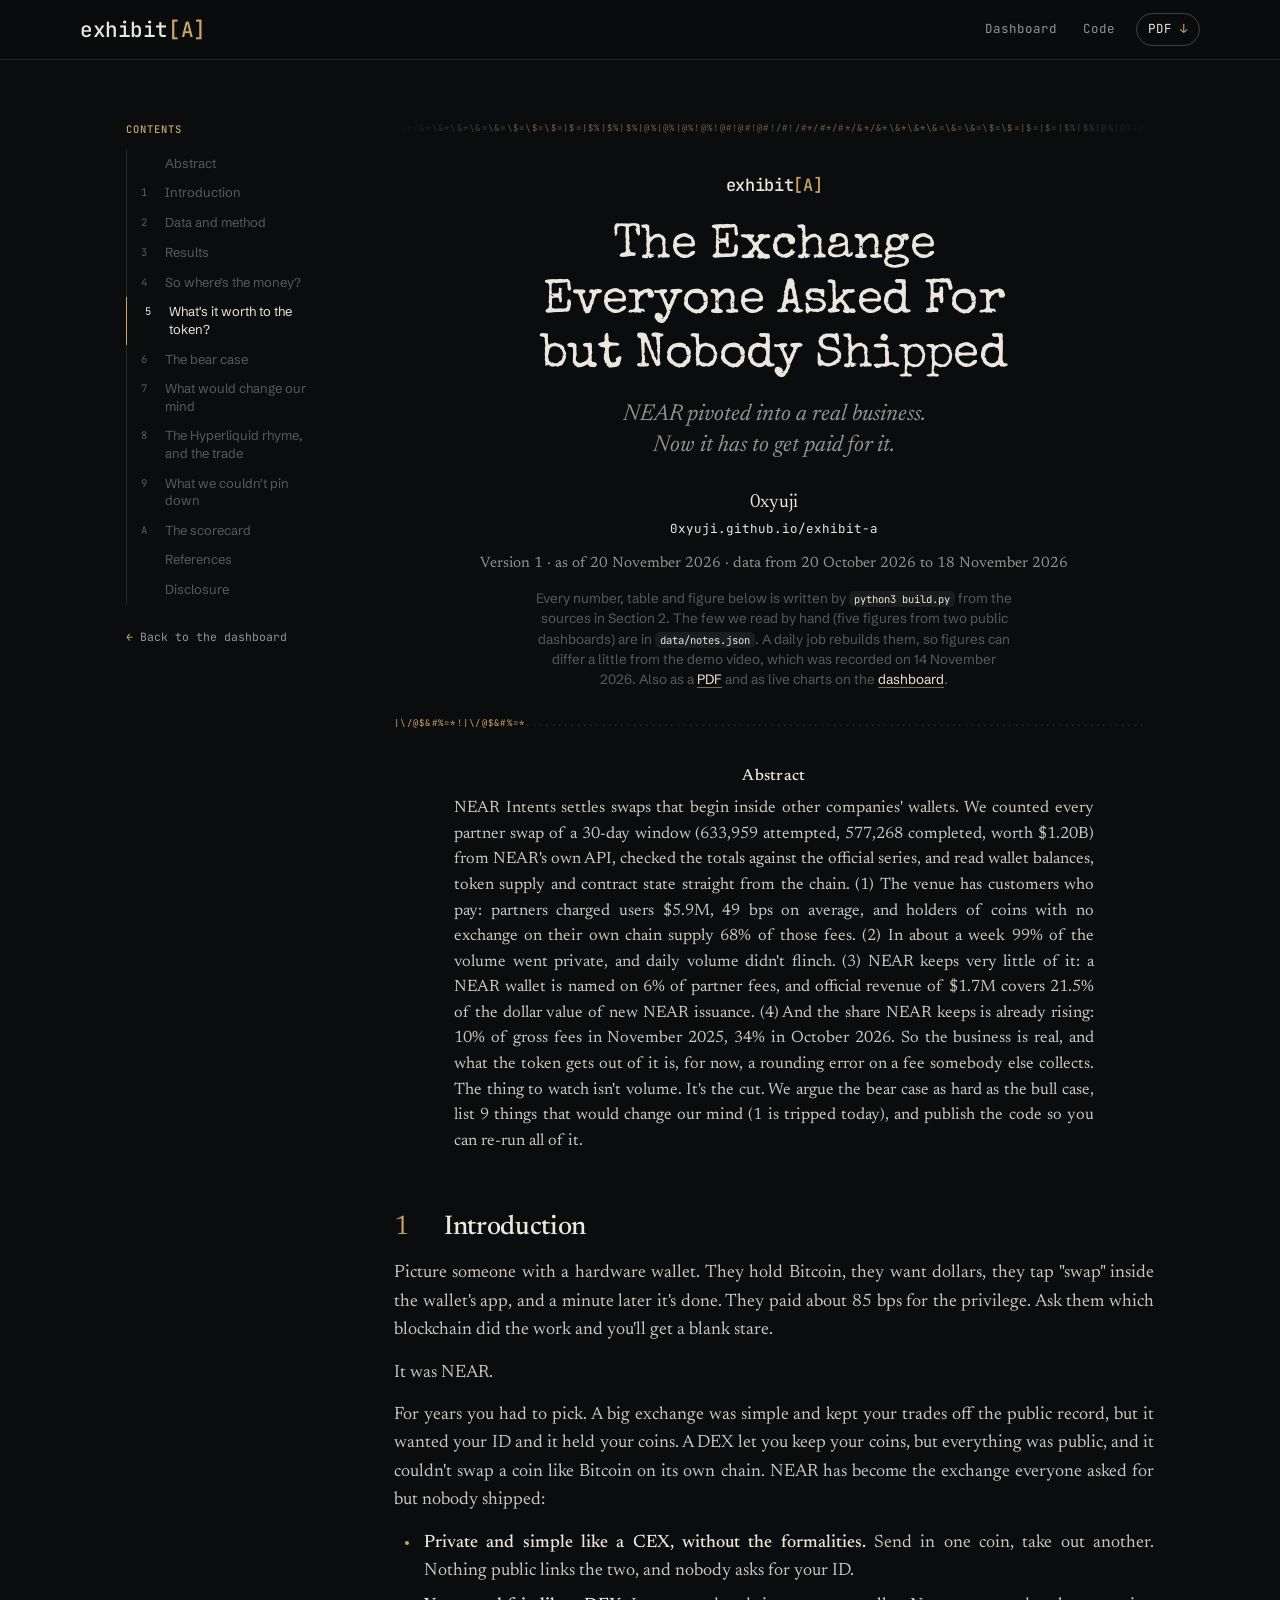
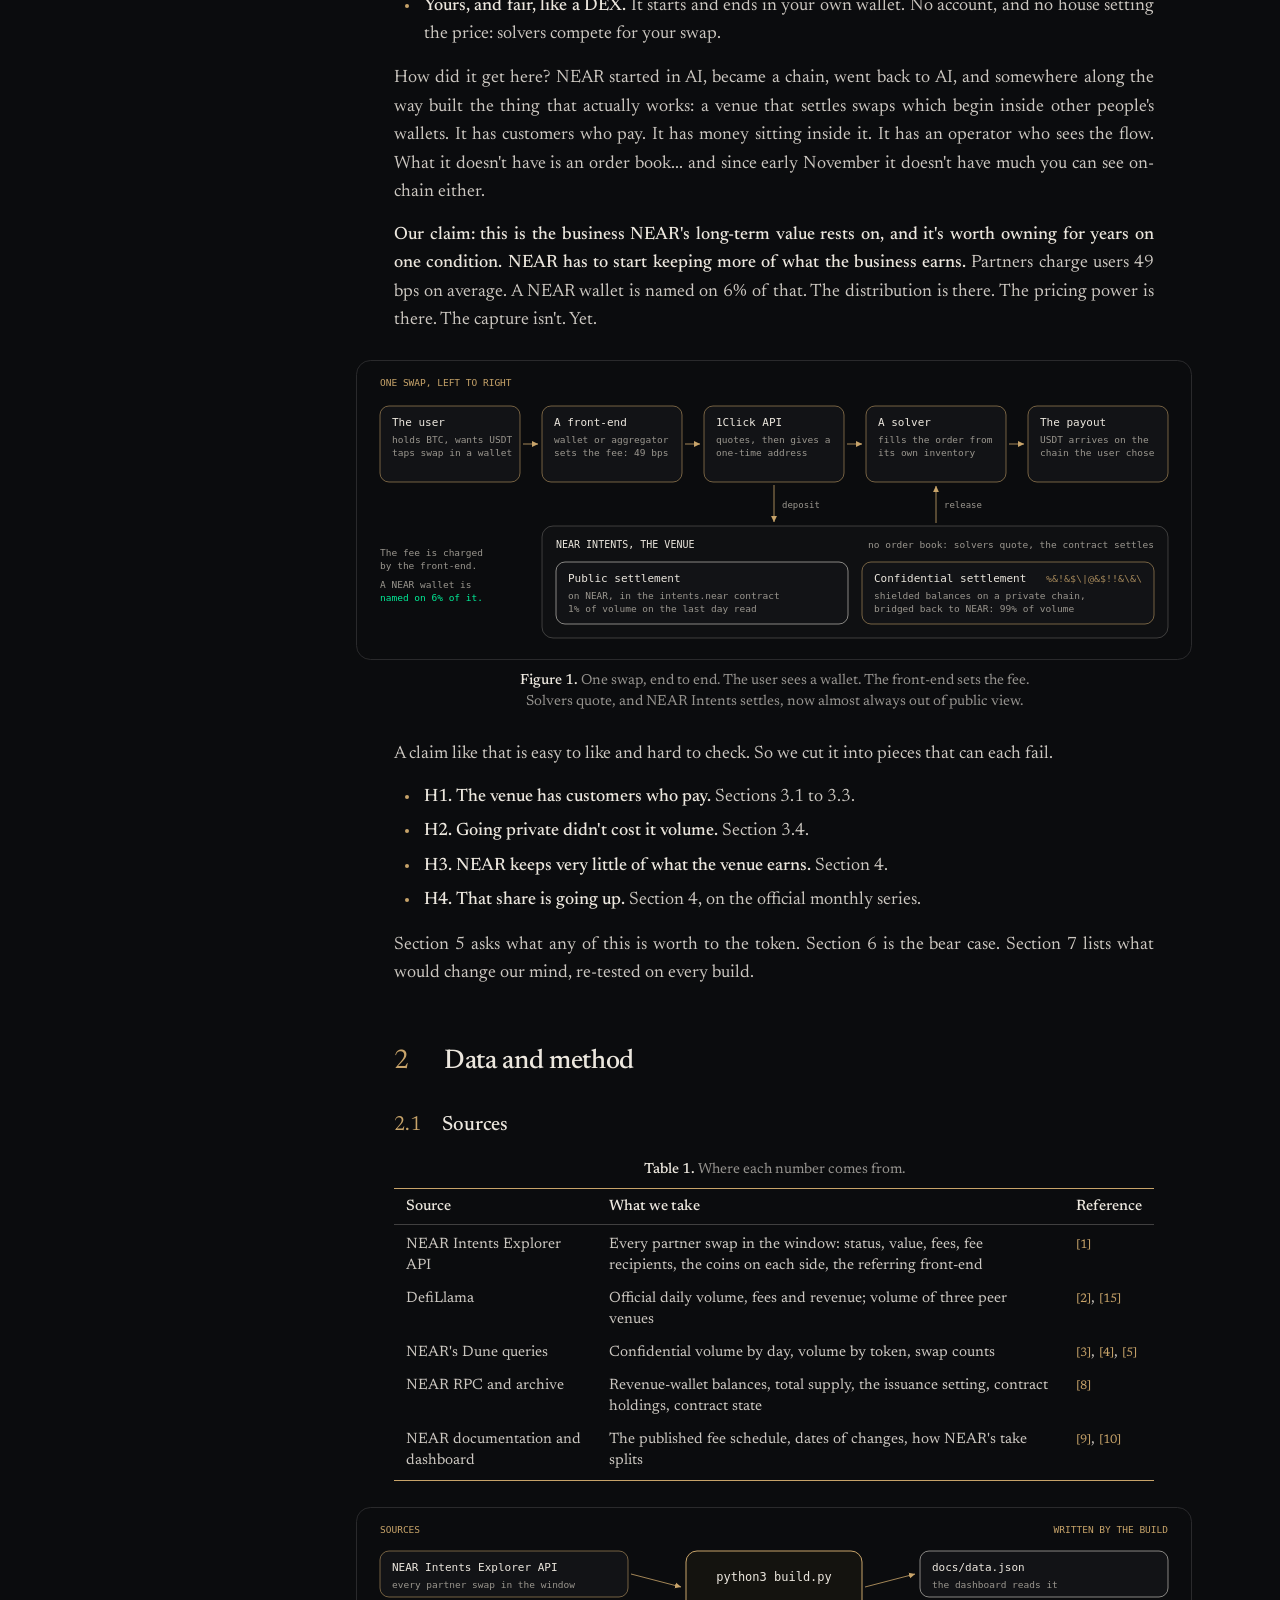
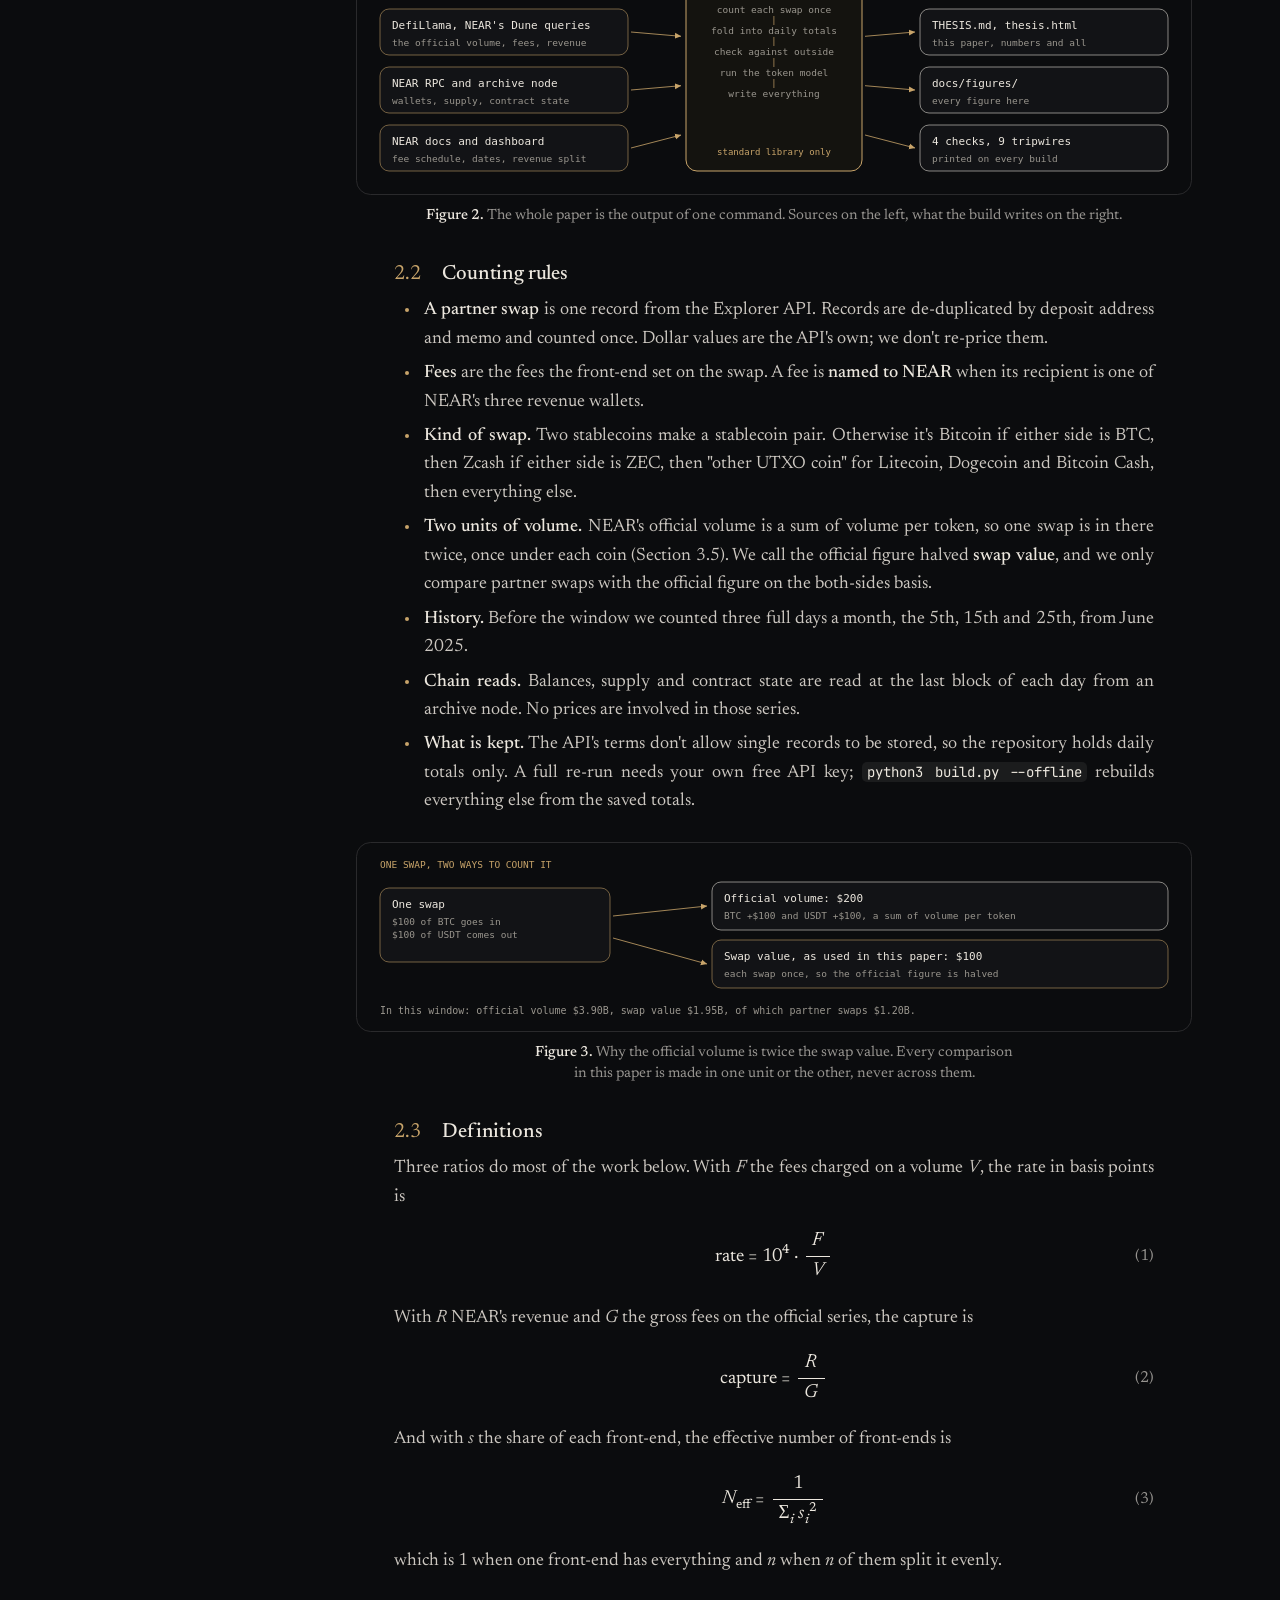
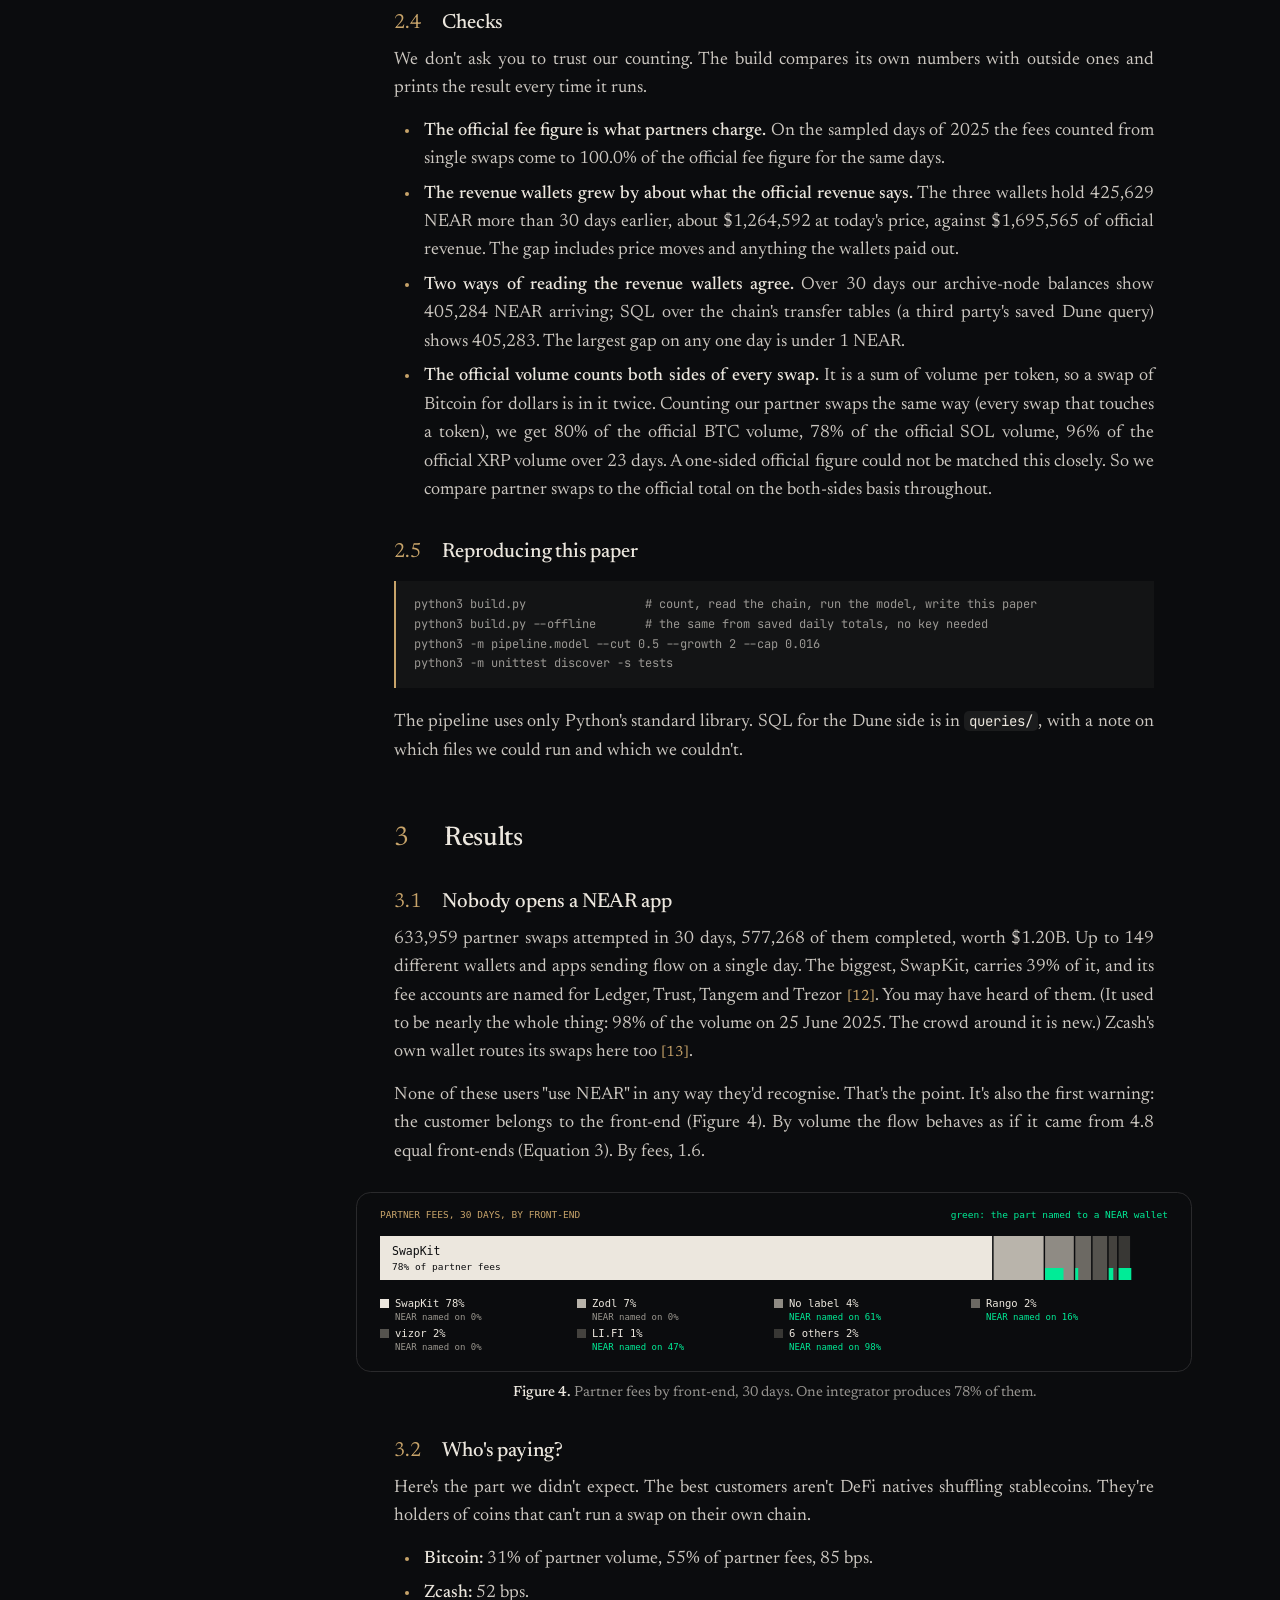
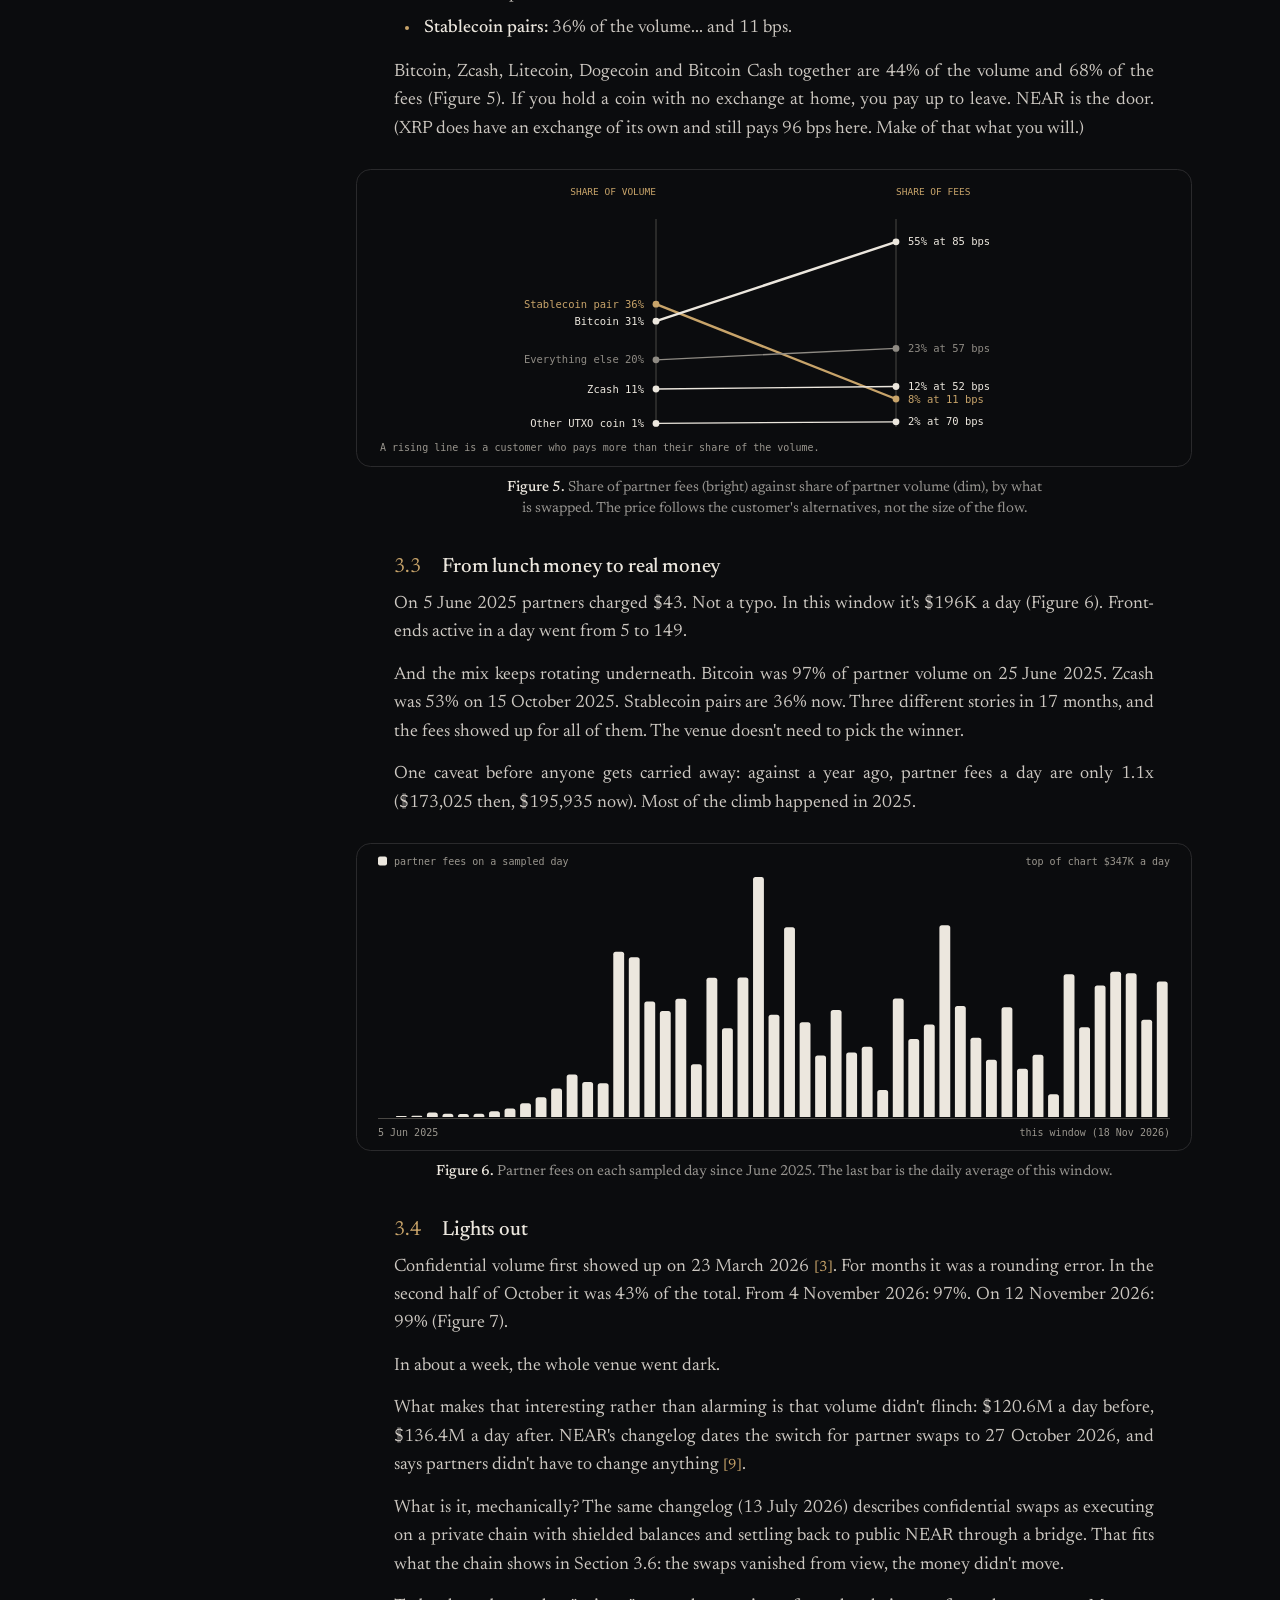
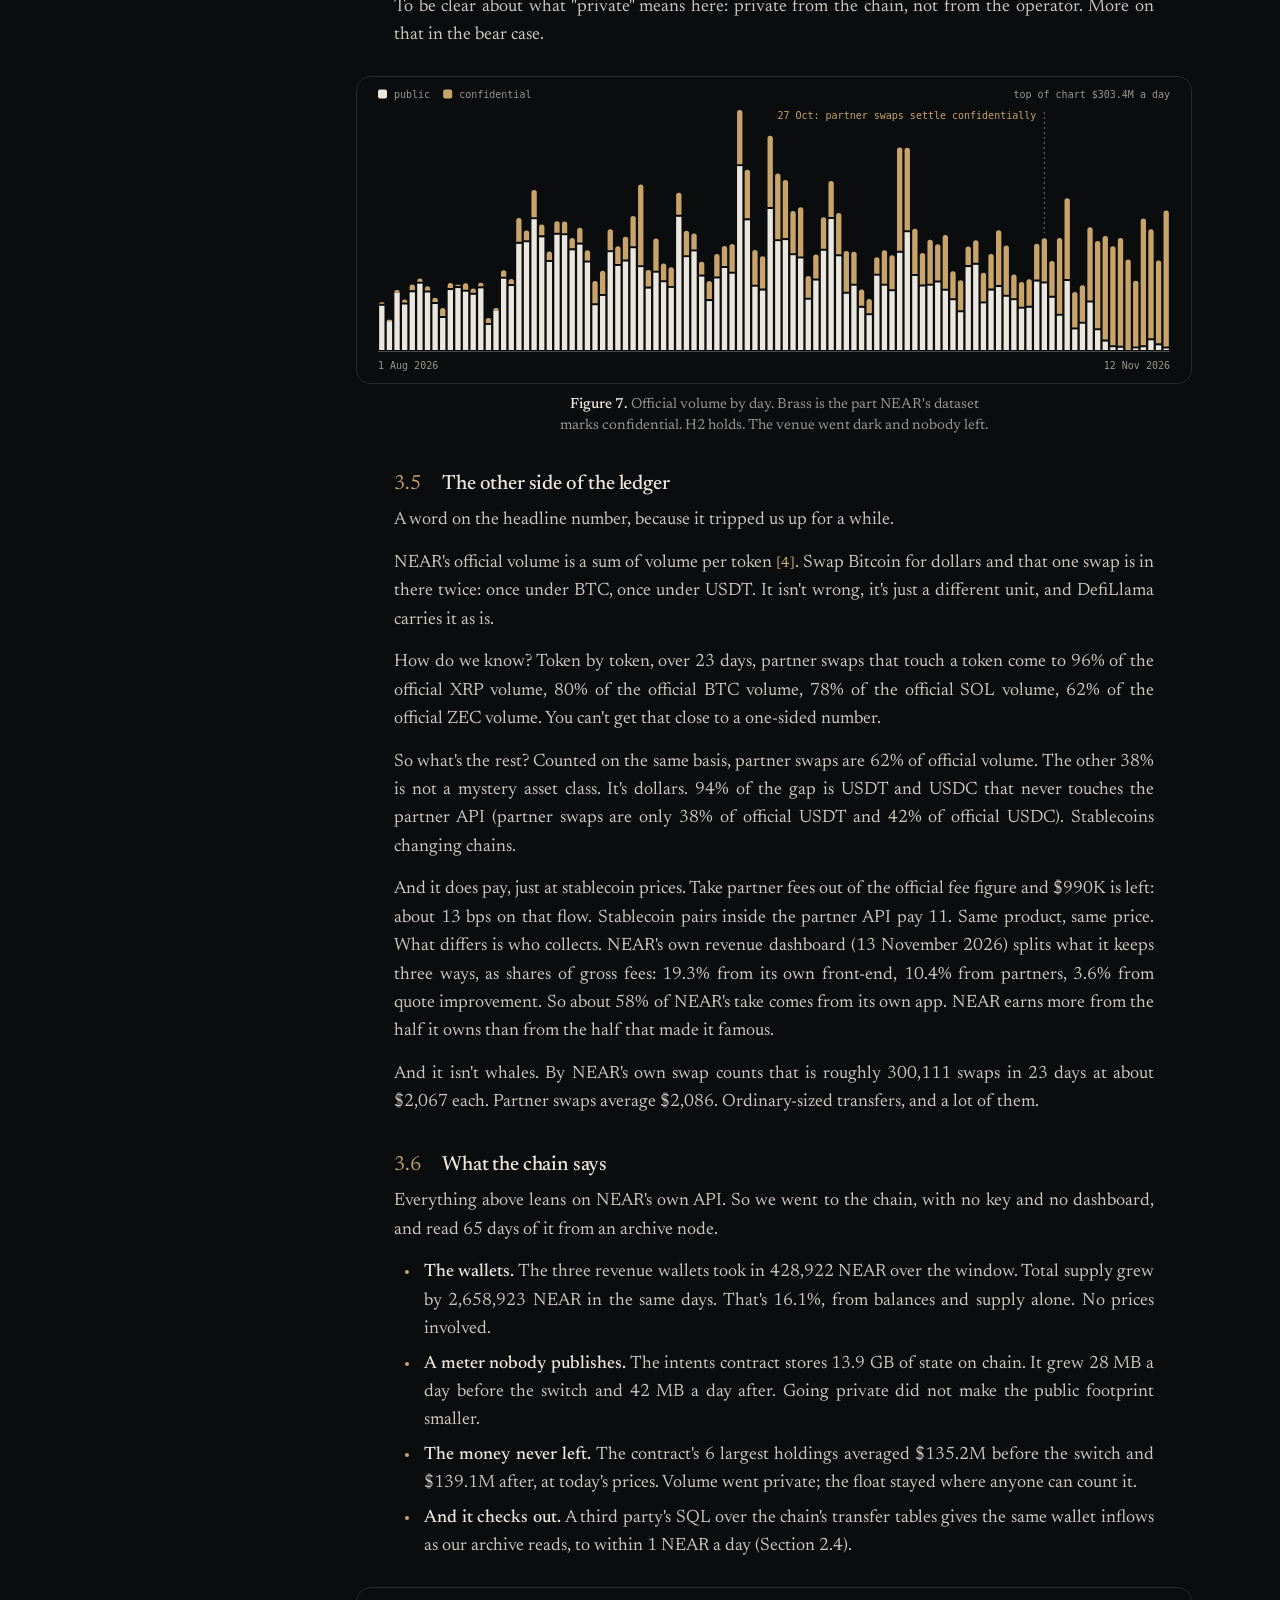
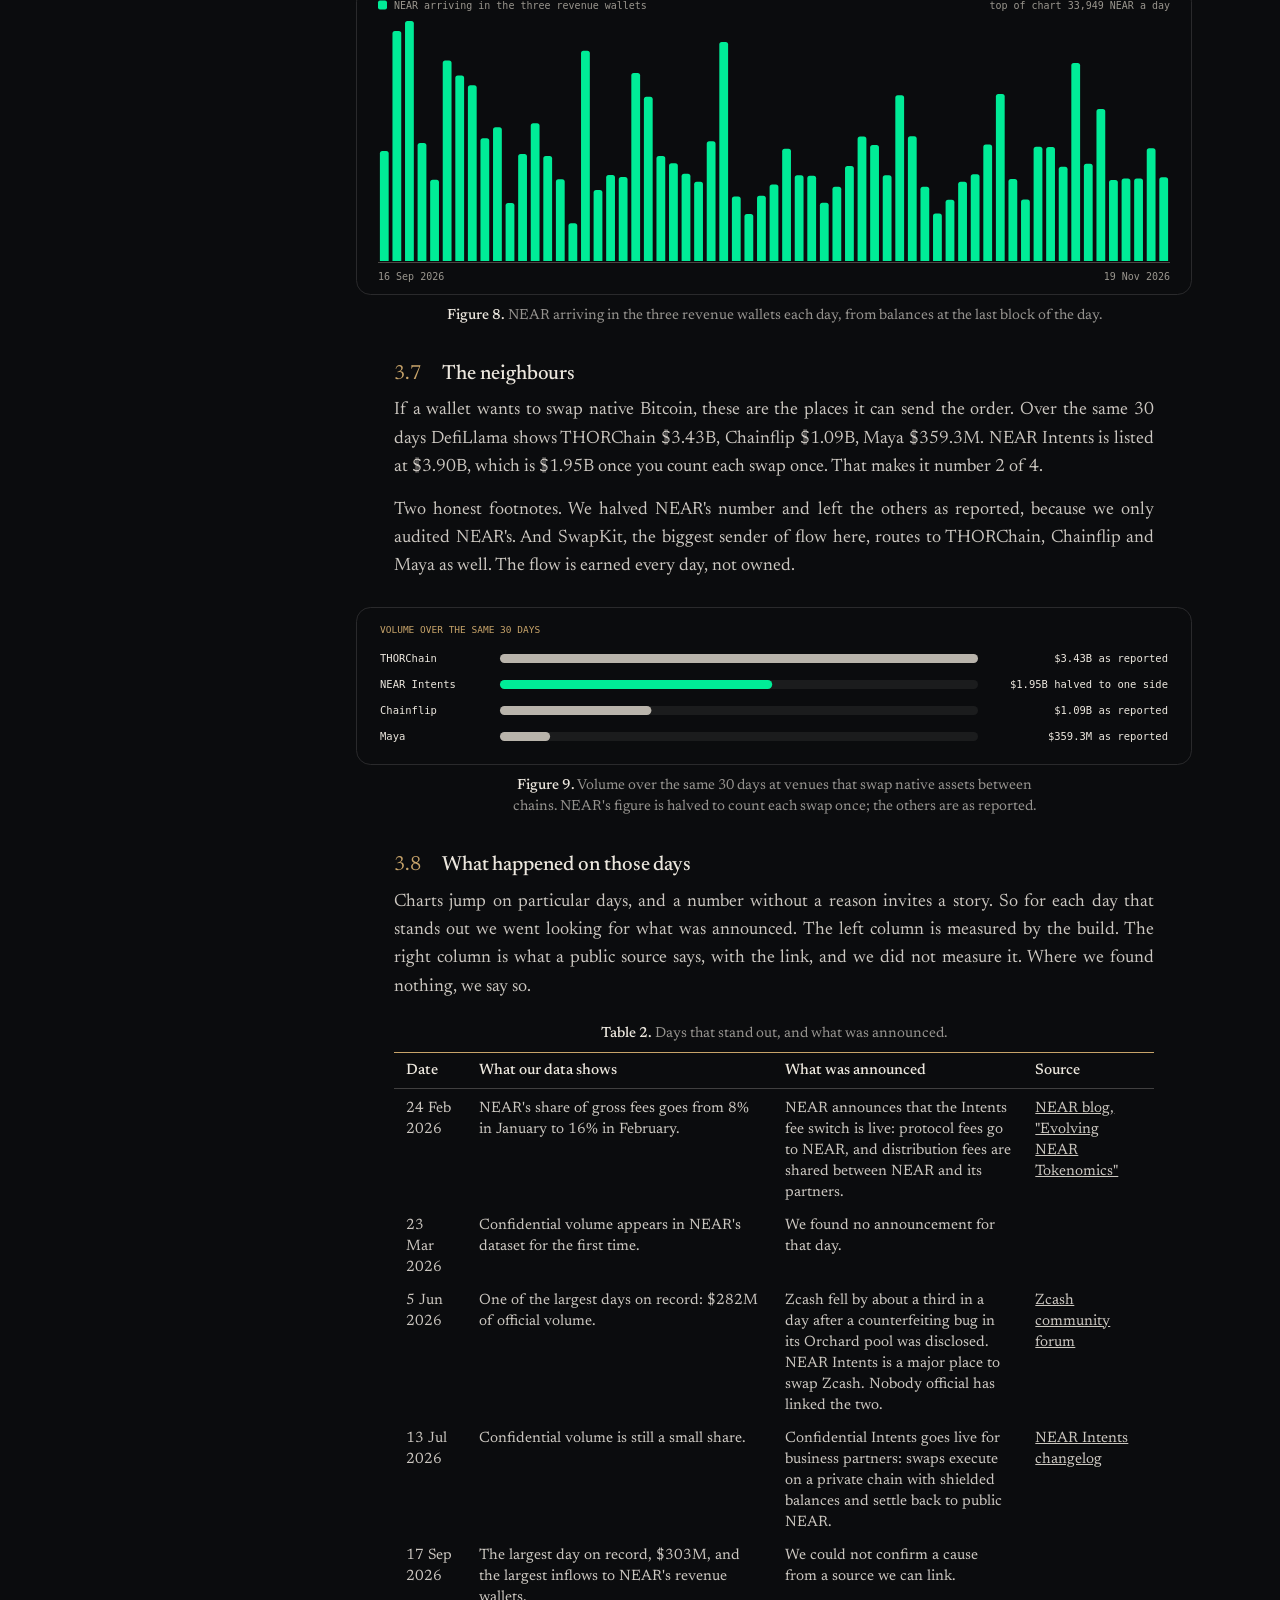
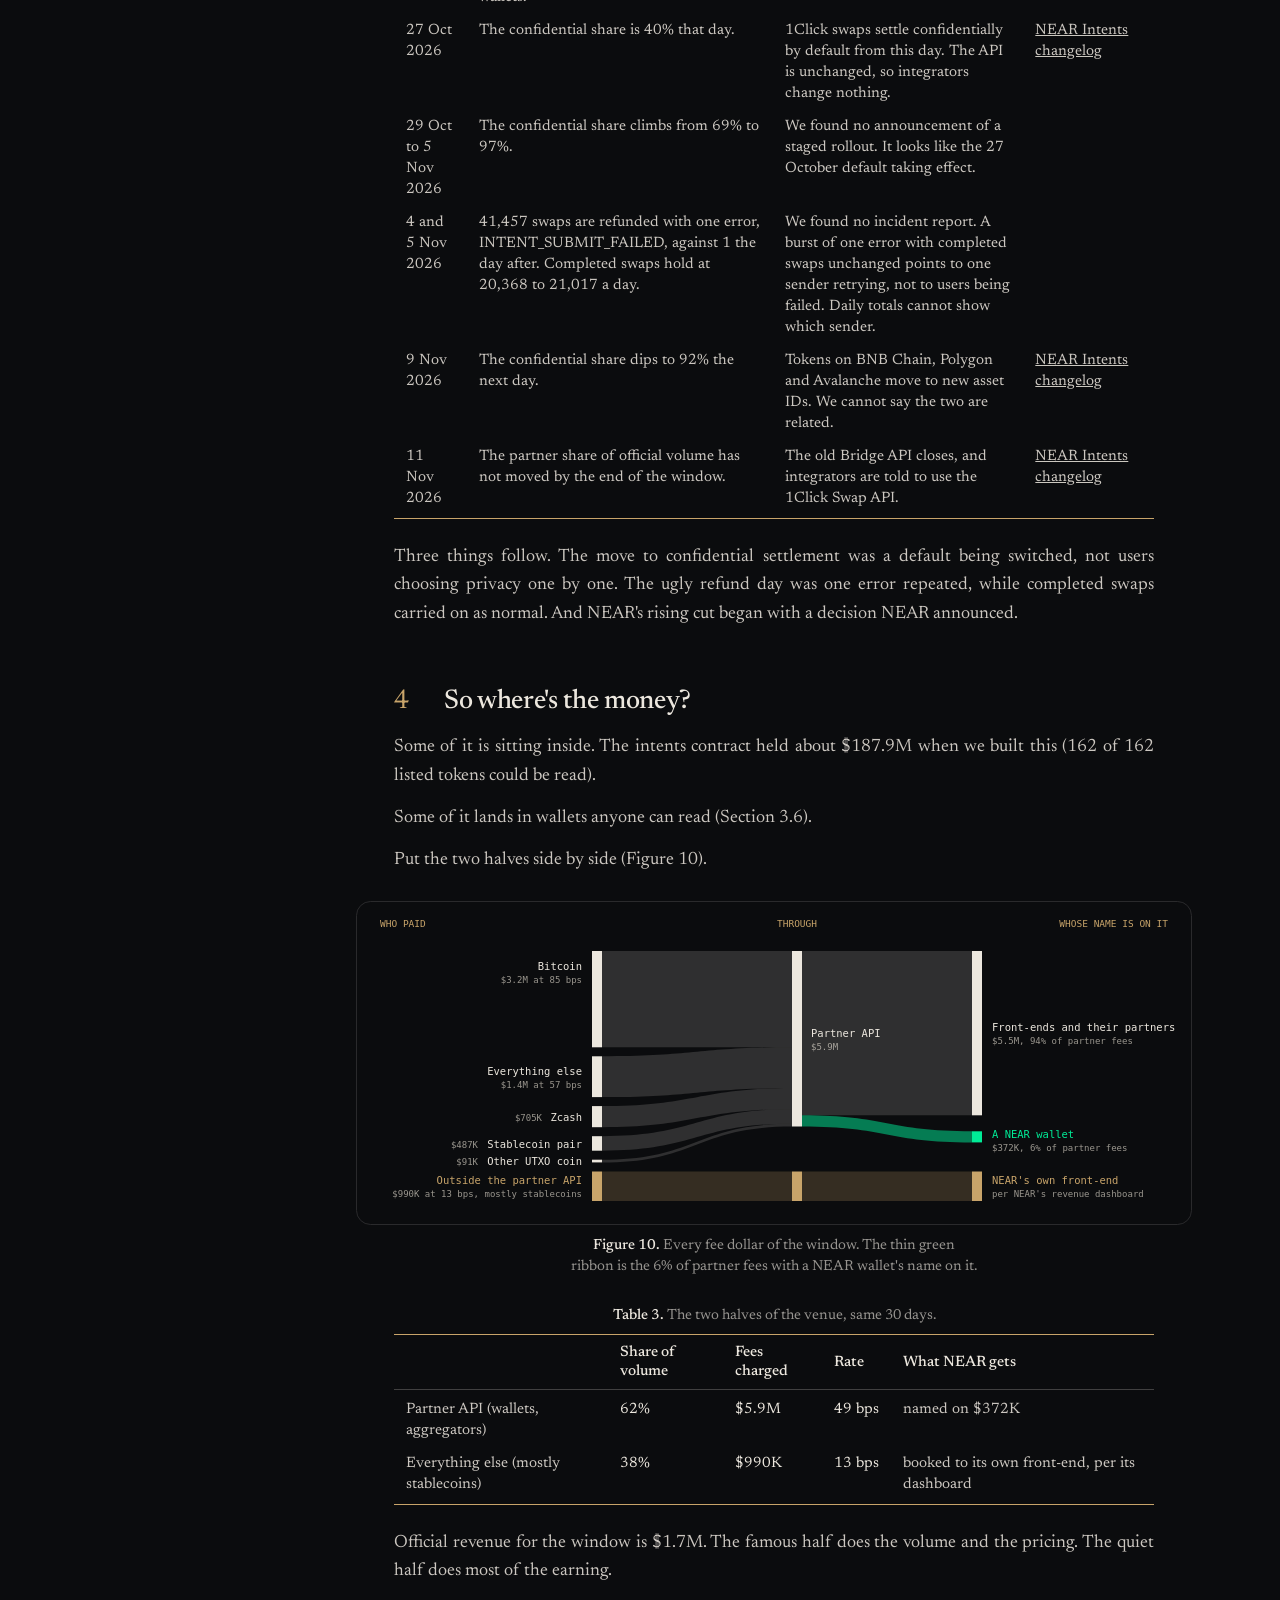
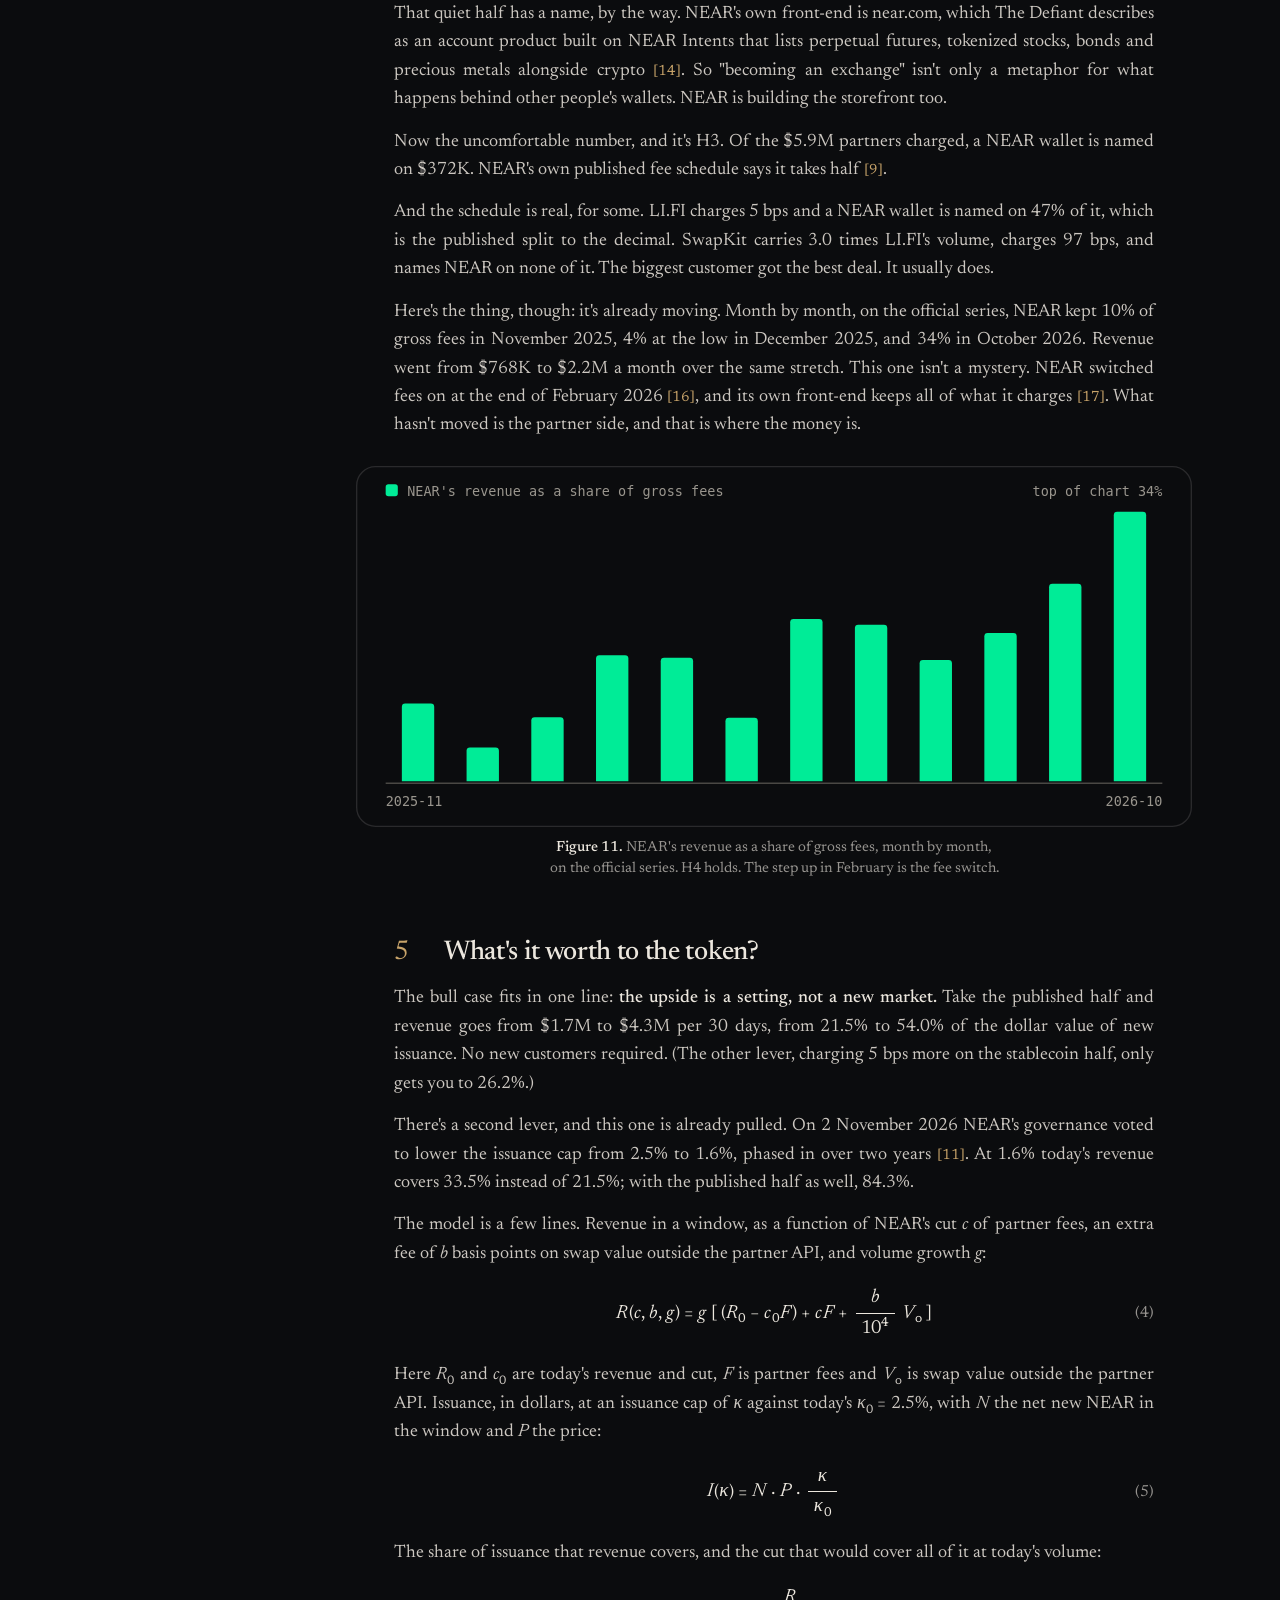
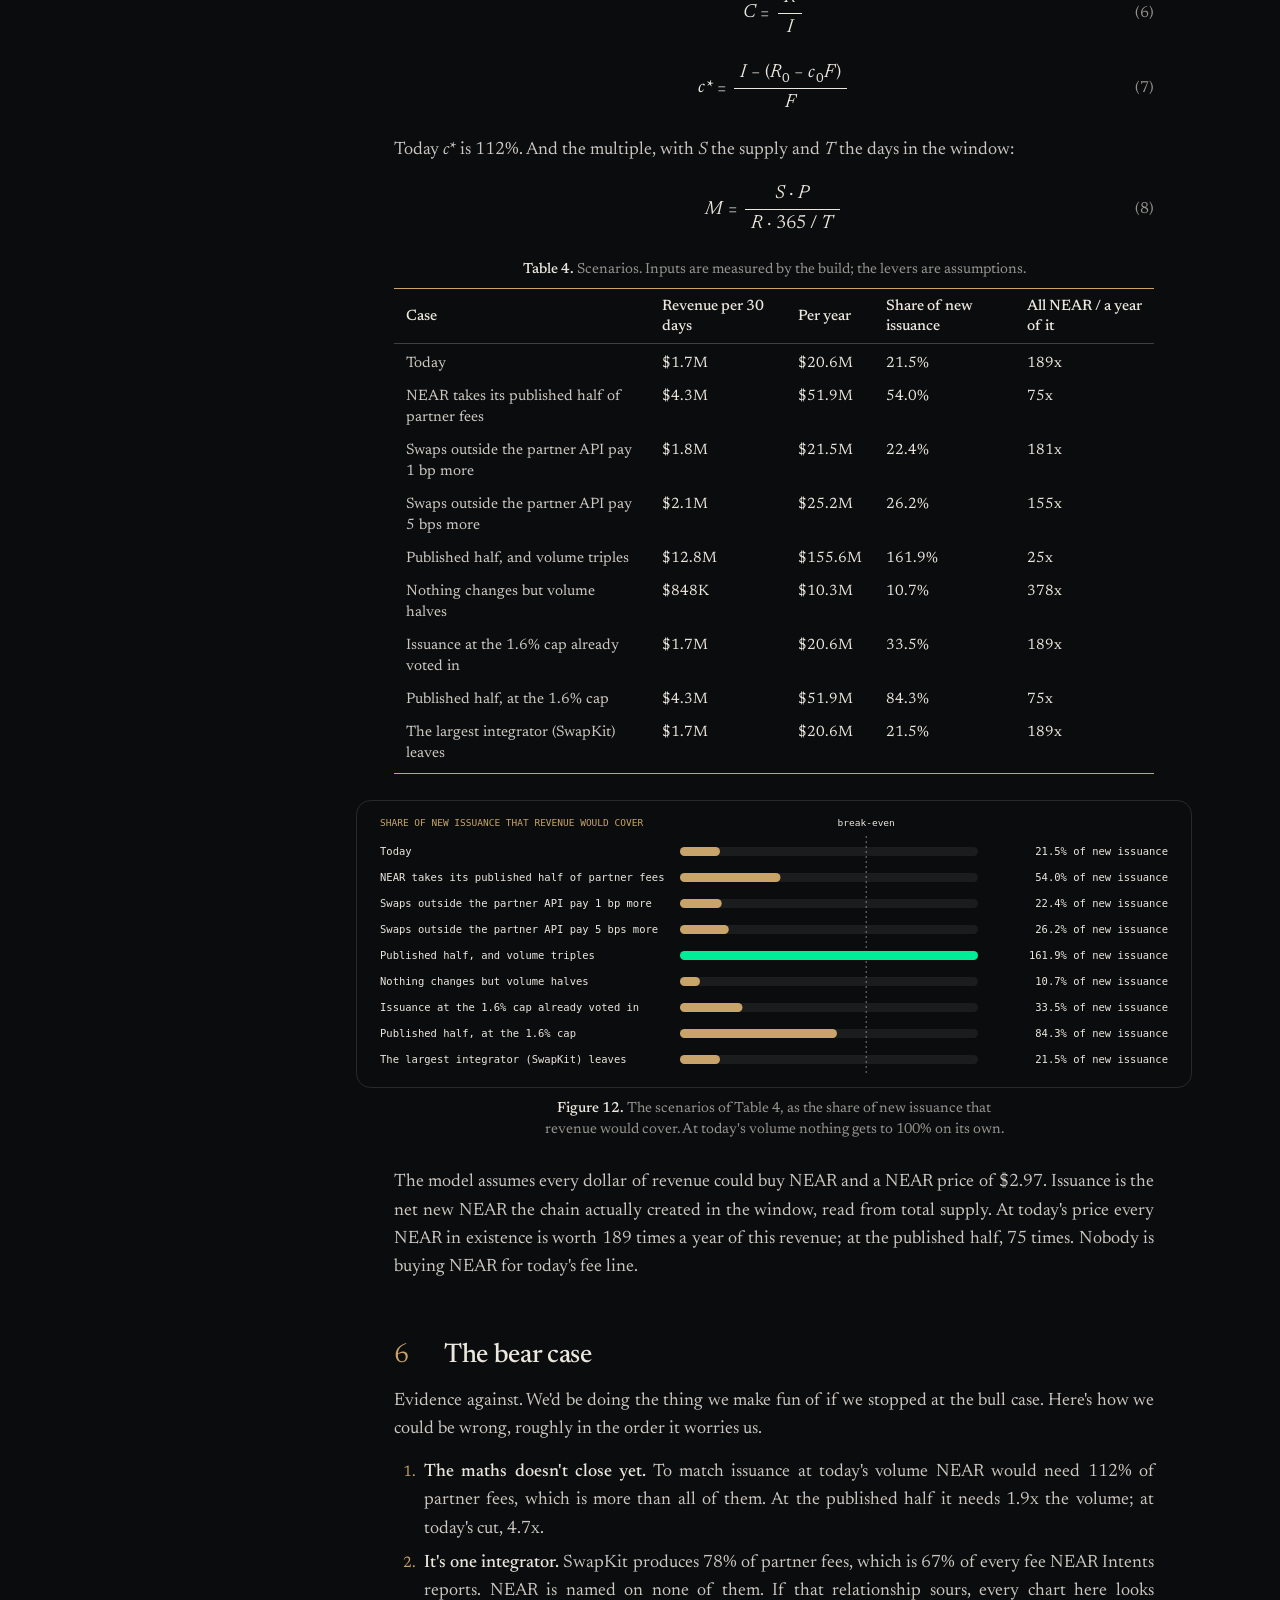
==== docs/thesis.html @ 63e3c9bb "Daily rebuild" ====
<!doctype html>
<html lang="en">
<head>
<meta charset="utf-8">
<meta name="viewport" content="width=device-width, initial-scale=1">
<title>The Exchange Everyone Asked For but Nobody Shipped · exhibit[A]</title>
<meta name="description" content="A working paper on NEAR Intents: every number, table and figure is written by one command from public data.">
<link rel="icon" href="icon.svg" type="image/svg+xml">
<link rel="preconnect" href="https://fonts.googleapis.com">
<link rel="preconnect" href="https://fonts.gstatic.com" crossorigin>
<link href="https://fonts.googleapis.com/css2?family=JetBrains+Mono:wght@400;500&family=Special+Elite&family=Newsreader:ital,opsz,wght@0,6..72,400;0,6..72,500;1,6..72,400;1,6..72,500&family=Schibsted+Grotesk:wght@400;500&display=swap" rel="stylesheet">
<link rel="stylesheet" href="paper.css">
</head>
<body>
<header class="masthead">
  <a class="lockup" href="./" aria-label="Exhibit A"><span class="bracket" aria-hidden="true">exhibit<em>[A]</em></span></a>
  <nav>
    <a href="./">Dashboard</a>
    <a href="https://github.com/0xyuji/exhibit-a">Code</a>
    <a class="out" href="exhibit-a-thesis.pdf">PDF</a>
  </nav>
</header>
<div class="sheet">
  <nav class="contents" aria-label="Contents">
    <p>Contents</p>
    <ol><li><a href="#abstract"><span></span>Abstract</a></li><li><a href="#1-introduction"><span>1</span>Introduction</a></li><li><a href="#2-data-and-method"><span>2</span>Data and method</a></li><li><a href="#3-results"><span>3</span>Results</a></li><li><a href="#4-so-where-s-the-money"><span>4</span>So where&#x27;s the money?</a></li><li><a href="#5-what-s-it-worth-to-the-token"><span>5</span>What&#x27;s it worth to the token?</a></li><li><a href="#6-the-bear-case"><span>6</span>The bear case</a></li><li><a href="#7-what-would-change-our-mind"><span>7</span>What would change our mind</a></li><li><a href="#8-the-hyperliquid-rhyme-and-the-trade"><span>8</span>The Hyperliquid rhyme, and the trade</a></li><li><a href="#9-what-we-couldn-t-pin-down"><span>9</span>What we couldn&#x27;t pin down</a></li><li><a href="#appendix-a-the-scorecard"><span>A</span>The scorecard</a></li><li><a href="#references"><span></span>References</a></li><li><a href="#disclosure"><span></span>Disclosure</a></li></ol>
    <a class="back" href="./">Back to the dashboard</a>
  </nav>
  <main>
    <header class="front">
      <p class="band" aria-hidden="true">/&amp;*/&amp;*\&amp;*\&amp;*\&amp;=\&amp;=\$=\$=\$=|$=|$%|$%|$%|@%|@%|@%!@%!@#!@#!@#!/#!/#*/#*/#*/&amp;*/&amp;*\&amp;*\&amp;*\&amp;=\&amp;=\&amp;=\$=\$=|$=|$=|$%|$%|@%|@%|@%!@%!@%!@#!@#!/#!/#!/#*/#*/&amp;*/</p>
      <p class="mark" aria-hidden="true">exhibit<em>[A]</em></p>
      <h1>The Exchange Everyone Asked For but Nobody Shipped</h1>
      <p class="deck">NEAR pivoted into a real business. Now it has to get paid for it.</p><p class="author"><b>0xyuji</b></p><p class="site"><a href="./">0xyuji.github.io/exhibit-a</a></p><p class="version">Version 1 · as of 20 November 2026 · data from 20 October 2026 to 18 November 2026</p><p class="note"><i>Every number, table and figure below is written by <code>python3 build.py</code> from the sources in Section 2. The few we read by hand (five figures from two public dashboards) are in <code>data/notes.json</code>. A daily job rebuilds them, so figures can differ a little from the demo video, which was recorded on 14 November 2026. Also as a <a href="exhibit-a-thesis.pdf">PDF</a> and as live charts on the <a href="./">dashboard</a>.</i></p>
      <p class="rule" aria-hidden="true"><em>|\/@$&amp;#%=*!|\/@$&amp;#%=*</em>...................................................................................................</p>
    </header>
    <section class="abstract" id="abstract"><h2>Abstract</h2>
<p>NEAR Intents settles swaps that begin inside other companies' wallets. We counted every partner swap of a 30-day window (633,959 attempted, 577,268 completed, worth $1.20B) from NEAR's own API, checked the totals against the official series, and read wallet balances, token supply and contract state straight from the chain. (1) The venue has customers who pay: partners charged users $5.9M, 49 bps on average, and holders of coins with no exchange on their own chain supply 68% of those fees. (2) In about a week 99% of the volume went private, and daily volume didn't flinch. (3) NEAR keeps very little of it: a NEAR wallet is named on 6% of partner fees, and official revenue of $1.7M covers 21.5% of the dollar value of new NEAR issuance. (4) And the share NEAR keeps is already rising: 10% of gross fees in November 2025, 34% in October 2026. So the business is real, and what the token gets out of it is, for now, a rounding error on a fee somebody else collects. The thing to watch isn't volume. It's the cut. We argue the bear case as hard as the bull case, list 9 things that would change our mind (1 is tripped today), and publish the code so you can re-run all of it.</p>
</section>
<h2 id="1-introduction"><span class="num">1</span>Introduction</h2>
<p>Picture someone with a hardware wallet. They hold Bitcoin, they want dollars, they tap "swap" inside the wallet's app, and a minute later it's done. They paid about 85 bps for the privilege. Ask them which blockchain did the work and you'll get a blank stare.</p>
<p>It was NEAR.</p>
<p>For years you had to pick. A big exchange was simple and kept your trades off the public record, but it wanted your ID and it held your coins. A DEX let you keep your coins, but everything was public, and it couldn't swap a coin like Bitcoin on its own chain. NEAR has become the exchange everyone asked for but nobody shipped:</p>
<ul><li><b>Private and simple like a CEX, without the formalities.</b> Send in one coin, take out another. Nothing public links the two, and nobody asks for your ID.</li><li><b>Yours, and fair, like a DEX.</b> It starts and ends in your own wallet. No account, and no house setting the price: solvers compete for your swap.</li></ul>
<p>How did it get here? NEAR started in AI, became a chain, went back to AI, and somewhere along the way built the thing that actually works: a venue that settles swaps which begin inside other people's wallets. It has customers who pay. It has money sitting inside it. It has an operator who sees the flow. What it doesn't have is an order book... and since early November it doesn't have much you can see on-chain either.</p>
<p><b>Our claim: this is the business NEAR's long-term value rests on, and it's worth owning for years on one condition. NEAR has to start keeping more of what the business earns.</b> Partners charge users 49 bps on average. A NEAR wallet is named on 6% of that. The distribution is there. The pricing power is there. The capture isn't. Yet.</p>
<figure class="plate" id="figure-1"><img src="figures/mechanism.svg" alt="Figure 1" loading="lazy"><figcaption><b>Figure 1.</b> One swap, end to end. The user sees a wallet. The front-end sets the fee. Solvers quote, and NEAR Intents settles, now almost always out of public view.</figcaption></figure>
<p>A claim like that is easy to like and hard to check. So we cut it into pieces that can each fail.</p>
<ul><li><b>H1. The venue has customers who pay.</b> Sections 3.1 to 3.3.</li><li><b>H2. Going private didn't cost it volume.</b> Section 3.4.</li><li><b>H3. NEAR keeps very little of what the venue earns.</b> Section 4.</li><li><b>H4. That share is going up.</b> Section 4, on the official monthly series.</li></ul>
<p>Section 5 asks what any of this is worth to the token. Section 6 is the bear case. Section 7 lists what would change our mind, re-tested on every build.</p>
<h2 id="2-data-and-method"><span class="num">2</span>Data and method</h2>
<h3 id="2-1-sources"><span class="num">2.1</span>Sources</h3>
<p class="caption"><b>Table 1.</b> Where each number comes from.</p>
<div class="tableWrap"><table><thead><tr><th>Source</th><th>What we take</th><th>Reference</th></tr></thead><tbody><tr><td>NEAR Intents Explorer API</td><td>Every partner swap in the window: status, value, fees, fee recipients, the coins on each side, the referring front-end</td><td><a class="cite" href="#ref-1">1</a></td></tr><tr><td>DefiLlama</td><td>Official daily volume, fees and revenue; volume of three peer venues</td><td><a class="cite" href="#ref-2">2</a>, <a class="cite" href="#ref-15">15</a></td></tr><tr><td>NEAR's Dune queries</td><td>Confidential volume by day, volume by token, swap counts</td><td><a class="cite" href="#ref-3">3</a>, <a class="cite" href="#ref-4">4</a>, <a class="cite" href="#ref-5">5</a></td></tr><tr><td>NEAR RPC and archive</td><td>Revenue-wallet balances, total supply, the issuance setting, contract holdings, contract state</td><td><a class="cite" href="#ref-8">8</a></td></tr><tr><td>NEAR documentation and dashboard</td><td>The published fee schedule, dates of changes, how NEAR's take splits</td><td><a class="cite" href="#ref-9">9</a>, <a class="cite" href="#ref-10">10</a></td></tr></tbody></table></div>
<figure class="plate" id="figure-2"><img src="figures/pipeline.svg" alt="Figure 2" loading="lazy"><figcaption><b>Figure 2.</b> The whole paper is the output of one command. Sources on the left, what the build writes on the right.</figcaption></figure>
<h3 id="2-2-counting-rules"><span class="num">2.2</span>Counting rules</h3>
<ul><li><b>A partner swap</b> is one record from the Explorer API. Records are de-duplicated by deposit address and memo and counted once. Dollar values are the API's own; we don't re-price them.</li><li><b>Fees</b> are the fees the front-end set on the swap. A fee is <b>named to NEAR</b> when its recipient is one of NEAR's three revenue wallets.</li><li><b>Kind of swap.</b> Two stablecoins make a stablecoin pair. Otherwise it's Bitcoin if either side is BTC, then Zcash if either side is ZEC, then "other UTXO coin" for Litecoin, Dogecoin and Bitcoin Cash, then everything else.</li><li><b>Two units of volume.</b> NEAR's official volume is a sum of volume per token, so one swap is in there twice, once under each coin (Section 3.5). We call the official figure halved <b>swap value</b>, and we only compare partner swaps with the official figure on the both-sides basis.</li><li><b>History.</b> Before the window we counted three full days a month, the 5th, 15th and 25th, from June 2025.</li><li><b>Chain reads.</b> Balances, supply and contract state are read at the last block of each day from an archive node. No prices are involved in those series.</li><li><b>What is kept.</b> The API's terms don't allow single records to be stored, so the repository holds daily totals only. A full re-run needs your own free API key; <code>python3 build.py --offline</code> rebuilds everything else from the saved totals.</li></ul>
<figure class="plate" id="figure-3"><img src="figures/units.svg" alt="Figure 3" loading="lazy"><figcaption><b>Figure 3.</b> Why the official volume is twice the swap value. Every comparison in this paper is made in one unit or the other, never across them.</figcaption></figure>
<h3 id="2-3-definitions"><span class="num">2.3</span>Definitions</h3>
<p>Three ratios do most of the work below. With <i>F</i> the fees charged on a volume <i>V</i>, the rate in basis points is</p>
<div class="eq" id="eq-1"><span class="m">rate = 10<sup>4</sup> &middot; <span class="frac"><span><i>F</i></span><span><i>V</i></span></span></span><span class="no">(1)</span></div>
<p>With <i>R</i> NEAR's revenue and <i>G</i> the gross fees on the official series, the capture is</p>
<div class="eq" id="eq-2"><span class="m">capture = <span class="frac"><span><i>R</i></span><span><i>G</i></span></span></span><span class="no">(2)</span></div>
<p>And with <i>s</i> the share of each front-end, the effective number of front-ends is</p>
<div class="eq" id="eq-3"><span class="m"><i>N</i><sub>eff</sub> = <span class="frac"><span>1</span><span>&Sigma;<sub><i>i</i></sub> <i>s</i><sub><i>i</i></sub><sup>2</sup></span></span></span><span class="no">(3)</span></div>
<p>which is 1 when one front-end has everything and <i>n</i> when <i>n</i> of them split it evenly.</p>
<h3 id="2-4-checks"><span class="num">2.4</span>Checks</h3>
<p>We don't ask you to trust our counting. The build compares its own numbers with outside ones and prints the result every time it runs.</p>
<ul><li><b>The official fee figure is what partners charge.</b> On the sampled days of 2025 the fees counted from single swaps come to 100.0% of the official fee figure for the same days.</li><li><b>The revenue wallets grew by about what the official revenue says.</b> The three wallets hold 425,629 NEAR more than 30 days earlier, about $1,264,592 at today's price, against $1,695,565 of official revenue. The gap includes price moves and anything the wallets paid out.</li><li><b>Two ways of reading the revenue wallets agree.</b> Over 30 days our archive-node balances show 405,284 NEAR arriving; SQL over the chain's transfer tables (a third party's saved Dune query) shows 405,283. The largest gap on any one day is under 1 NEAR.</li><li><b>The official volume counts both sides of every swap.</b> It is a sum of volume per token, so a swap of Bitcoin for dollars is in it twice. Counting our partner swaps the same way (every swap that touches a token), we get 80% of the official BTC volume, 78% of the official SOL volume, 96% of the official XRP volume over 23 days. A one-sided official figure could not be matched this closely. So we compare partner swaps to the official total on the both-sides basis throughout.</li></ul>
<h3 id="2-5-reproducing-this-paper"><span class="num">2.5</span>Reproducing this paper</h3>
<pre>python3 build.py                 # count, read the chain, run the model, write this paper
python3 build.py --offline       # the same from saved daily totals, no key needed
python3 -m pipeline.model --cut 0.5 --growth 2 --cap 0.016
python3 -m unittest discover -s tests</pre>
<p>The pipeline uses only Python's standard library. SQL for the Dune side is in <code>queries/</code>, with a note on which files we could run and which we couldn't.</p>
<h2 id="3-results"><span class="num">3</span>Results</h2>
<h3 id="3-1-nobody-opens-a-near-app"><span class="num">3.1</span>Nobody opens a NEAR app</h3>
<p>633,959 partner swaps attempted in 30 days, 577,268 of them completed, worth $1.20B. Up to 149 different wallets and apps sending flow on a single day. The biggest, SwapKit, carries 39% of it, and its fee accounts are named for Ledger, Trust, Tangem and Trezor <a class="cite" href="#ref-12">12</a>. You may have heard of them. (It used to be nearly the whole thing: 98% of the volume on 25 June 2025. The crowd around it is new.) Zcash's own wallet routes its swaps here too <a class="cite" href="#ref-13">13</a>.</p>
<p>None of these users "use NEAR" in any way they'd recognise. That's the point. It's also the first warning: the customer belongs to the front-end (Figure 4). By volume the flow behaves as if it came from 4.8 equal front-ends (Equation 3). By fees, 1.6.</p>
<figure class="plate" id="figure-4"><img src="figures/fronts.svg" alt="Figure 4" loading="lazy"><figcaption><b>Figure 4.</b> Partner fees by front-end, 30 days. One integrator produces 78% of them.</figcaption></figure>
<h3 id="3-2-who-s-paying"><span class="num">3.2</span>Who's paying?</h3>
<p>Here's the part we didn't expect. The best customers aren't DeFi natives shuffling stablecoins. They're holders of coins that can't run a swap on their own chain.</p>
<ul><li><b>Bitcoin:</b> 31% of partner volume, 55% of partner fees, 85 bps.</li><li><b>Zcash:</b> 52 bps.</li><li><b>Stablecoin pairs:</b> 36% of the volume... and 11 bps.</li></ul>
<p>Bitcoin, Zcash, Litecoin, Dogecoin and Bitcoin Cash together are 44% of the volume and 68% of the fees (Figure 5). If you hold a coin with no exchange at home, you pay up to leave. NEAR is the door. (XRP does have an exchange of its own and still pays 96 bps here. Make of that what you will.)</p>
<figure class="plate" id="figure-5"><img src="figures/payers.svg" alt="Figure 5" loading="lazy"><figcaption><b>Figure 5.</b> Share of partner fees (bright) against share of partner volume (dim), by what is swapped. The price follows the customer's alternatives, not the size of the flow.</figcaption></figure>
<h3 id="3-3-from-lunch-money-to-real-money"><span class="num">3.3</span>From lunch money to real money</h3>
<p>On 5 June 2025 partners charged $43. Not a typo. In this window it's $196K a day (Figure 6). Front-ends active in a day went from 5 to 149.</p>
<p>And the mix keeps rotating underneath. Bitcoin was 97% of partner volume on 25 June 2025. Zcash was 53% on 15 October 2025. Stablecoin pairs are 36% now. Three different stories in 17 months, and the fees showed up for all of them. The venue doesn't need to pick the winner.</p>
<p>One caveat before anyone gets carried away: against a year ago, partner fees a day are only 1.1x ($173,025 then, $195,935 now). Most of the climb happened in 2025.</p>
<figure class="plate" id="figure-6"><img src="figures/growth.svg" alt="Figure 6" loading="lazy"><figcaption><b>Figure 6.</b> Partner fees on each sampled day since June 2025. The last bar is the daily average of this window.</figcaption></figure>
<h3 id="3-4-lights-out"><span class="num">3.4</span>Lights out</h3>
<p>Confidential volume first showed up on 23 March 2026 <a class="cite" href="#ref-3">3</a>. For months it was a rounding error. In the second half of October it was 43% of the total. From 4 November 2026: 97%. On 12 November 2026: 99% (Figure 7).</p>
<p>In about a week, the whole venue went dark.</p>
<p>What makes that interesting rather than alarming is that volume didn't flinch: $120.6M a day before, $136.4M a day after. NEAR's changelog dates the switch for partner swaps to 27 October 2026, and says partners didn't have to change anything <a class="cite" href="#ref-9">9</a>.</p>
<p>What is it, mechanically? The same changelog (13 July 2026) describes confidential swaps as executing on a private chain with shielded balances and settling back to public NEAR through a bridge. That fits what the chain shows in Section 3.6: the swaps vanished from view, the money didn't move.</p>
<p>To be clear about what "private" means here: private from the chain, not from the operator. More on that in the bear case.</p>
<figure class="plate" id="figure-7"><img src="figures/dark.svg" alt="Figure 7" loading="lazy"><figcaption><b>Figure 7.</b> Official volume by day. Brass is the part NEAR's dataset marks confidential. H2 holds. The venue went dark and nobody left.</figcaption></figure>
<h3 id="3-5-the-other-side-of-the-ledger"><span class="num">3.5</span>The other side of the ledger</h3>
<p>A word on the headline number, because it tripped us up for a while.</p>
<p>NEAR's official volume is a sum of volume per token <a class="cite" href="#ref-4">4</a>. Swap Bitcoin for dollars and that one swap is in there twice: once under BTC, once under USDT. It isn't wrong, it's just a different unit, and DefiLlama carries it as is.</p>
<p>How do we know? Token by token, over 23 days, partner swaps that touch a token come to 96% of the official XRP volume, 80% of the official BTC volume, 78% of the official SOL volume, 62% of the official ZEC volume. You can't get that close to a one-sided number.</p>
<p>So what's the rest? Counted on the same basis, partner swaps are 62% of official volume. The other 38% is not a mystery asset class. It's dollars. 94% of the gap is USDT and USDC that never touches the partner API (partner swaps are only 38% of official USDT and 42% of official USDC). Stablecoins changing chains.</p>
<p>And it does pay, just at stablecoin prices. Take partner fees out of the official fee figure and $990K is left: about 13 bps on that flow. Stablecoin pairs inside the partner API pay 11. Same product, same price. What differs is who collects. NEAR's own revenue dashboard (13 November 2026) splits what it keeps three ways, as shares of gross fees: 19.3% from its own front-end, 10.4% from partners, 3.6% from quote improvement. So about 58% of NEAR's take comes from its own app. NEAR earns more from the half it owns than from the half that made it famous.</p>
<p>And it isn't whales. By NEAR's own swap counts that is roughly 300,111 swaps in 23 days at about $2,067 each. Partner swaps average $2,086. Ordinary-sized transfers, and a lot of them.</p>
<h3 id="3-6-what-the-chain-says"><span class="num">3.6</span>What the chain says</h3>
<p>Everything above leans on NEAR's own API. So we went to the chain, with no key and no dashboard, and read 65 days of it from an archive node.</p>
<ul><li><b>The wallets.</b> The three revenue wallets took in 428,922 NEAR over the window. Total supply grew by 2,658,923 NEAR in the same days. That's 16.1%, from balances and supply alone. No prices involved.</li><li><b>A meter nobody publishes.</b> The intents contract stores 13.9 GB of state on chain. It grew 28 MB a day before the switch and 42 MB a day after. Going private did not make the public footprint smaller.</li><li><b>The money never left.</b> The contract's 6 largest holdings averaged $135.2M before the switch and $139.1M after, at today's prices. Volume went private; the float stayed where anyone can count it.</li><li><b>And it checks out.</b> A third party's SQL over the chain's transfer tables gives the same wallet inflows as our archive reads, to within 1 NEAR a day (Section 2.4).</li></ul>
<figure class="plate" id="figure-8"><img src="figures/inflow.svg" alt="Figure 8" loading="lazy"><figcaption><b>Figure 8.</b> NEAR arriving in the three revenue wallets each day, from balances at the last block of the day.</figcaption></figure>
<h3 id="3-7-the-neighbours"><span class="num">3.7</span>The neighbours</h3>
<p>If a wallet wants to swap native Bitcoin, these are the places it can send the order. Over the same 30 days DefiLlama shows THORChain $3.43B, Chainflip $1.09B, Maya $359.3M. NEAR Intents is listed at $3.90B, which is $1.95B once you count each swap once. That makes it number 2 of 4.</p>
<p>Two honest footnotes. We halved NEAR's number and left the others as reported, because we only audited NEAR's. And SwapKit, the biggest sender of flow here, routes to THORChain, Chainflip and Maya as well. The flow is earned every day, not owned.</p>
<figure class="plate" id="figure-9"><img src="figures/peers.svg" alt="Figure 9" loading="lazy"><figcaption><b>Figure 9.</b> Volume over the same 30 days at venues that swap native assets between chains. NEAR's figure is halved to count each swap once; the others are as reported.</figcaption></figure>
<h3 id="3-8-what-happened-on-those-days"><span class="num">3.8</span>What happened on those days</h3>
<p>Charts jump on particular days, and a number without a reason invites a story. So for each day that stands out we went looking for what was announced. The left column is measured by the build. The right column is what a public source says, with the link, and we did not measure it. Where we found nothing, we say so.</p>
<p class="caption"><b>Table 2.</b> Days that stand out, and what was announced.</p>
<div class="tableWrap"><table><thead><tr><th>Date</th><th>What our data shows</th><th>What was announced</th><th>Source</th></tr></thead><tbody><tr><td>24 Feb 2026</td><td>NEAR's share of gross fees goes from 8% in January to 16% in February.</td><td>NEAR announces that the Intents fee switch is live: protocol fees go to NEAR, and distribution fees are shared between NEAR and its partners.</td><td><a href="https://www.near.org/blog/evolving-near-tokenomics">NEAR blog, "Evolving NEAR Tokenomics"</a></td></tr><tr><td>23 Mar 2026</td><td>Confidential volume appears in NEAR's dataset for the first time.</td><td>We found no announcement for that day.</td><td></td></tr><tr><td>5 Jun 2026</td><td>One of the largest days on record: $282M of official volume.</td><td>Zcash fell by about a third in a day after a counterfeiting bug in its Orchard pool was disclosed. NEAR Intents is a major place to swap Zcash. Nobody official has linked the two.</td><td><a href="https://forum.zcashcommunity.com/t/the-orchard-counterfeiting-vulnerability-and-next-steps/56015">Zcash community forum</a></td></tr><tr><td>13 Jul 2026</td><td>Confidential volume is still a small share.</td><td>Confidential Intents goes live for business partners: swaps execute on a private chain with shielded balances and settle back to public NEAR.</td><td><a href="https://docs.near-intents.org/changelog/overview">NEAR Intents changelog</a></td></tr><tr><td>17 Sep 2026</td><td>The largest day on record, $303M, and the largest inflows to NEAR's revenue wallets.</td><td>We could not confirm a cause from a source we can link.</td><td></td></tr><tr><td>27 Oct 2026</td><td>The confidential share is 40% that day.</td><td>1Click swaps settle confidentially by default from this day. The API is unchanged, so integrators change nothing.</td><td><a href="https://docs.near-intents.org/changelog/overview">NEAR Intents changelog</a></td></tr><tr><td>29 Oct to 5 Nov 2026</td><td>The confidential share climbs from 69% to 97%.</td><td>We found no announcement of a staged rollout. It looks like the 27 October default taking effect.</td><td></td></tr><tr><td>4 and 5 Nov 2026</td><td>41,457 swaps are refunded with one error, INTENT_SUBMIT_FAILED, against 1 the day after. Completed swaps hold at 20,368 to 21,017 a day.</td><td>We found no incident report. A burst of one error with completed swaps unchanged points to one sender retrying, not to users being failed. Daily totals cannot show which sender.</td><td></td></tr><tr><td>9 Nov 2026</td><td>The confidential share dips to 92% the next day.</td><td>Tokens on BNB Chain, Polygon and Avalanche move to new asset IDs. We cannot say the two are related.</td><td><a href="https://docs.near-intents.org/changelog/overview">NEAR Intents changelog</a></td></tr><tr><td>11 Nov 2026</td><td>The partner share of official volume has not moved by the end of the window.</td><td>The old Bridge API closes, and integrators are told to use the 1Click Swap API.</td><td><a href="https://docs.near-intents.org/changelog/overview">NEAR Intents changelog</a></td></tr></tbody></table></div>
<p>Three things follow. The move to confidential settlement was a default being switched, not users choosing privacy one by one. The ugly refund day was one error repeated, while completed swaps carried on as normal. And NEAR's rising cut began with a decision NEAR announced.</p>
<h2 id="4-so-where-s-the-money"><span class="num">4</span>So where's the money?</h2>
<p>Some of it is sitting inside. The intents contract held about $187.9M when we built this (162 of 162 listed tokens could be read).</p>
<p>Some of it lands in wallets anyone can read (Section 3.6).</p>
<p>Put the two halves side by side (Figure 10).</p>
<figure class="plate" id="figure-10"><img src="figures/feeflow.svg" alt="Figure 10" loading="lazy"><figcaption><b>Figure 10.</b> Every fee dollar of the window. The thin green ribbon is the 6% of partner fees with a NEAR wallet's name on it.</figcaption></figure>
<p class="caption"><b>Table 3.</b> The two halves of the venue, same 30 days.</p>
<div class="tableWrap"><table><thead><tr><th></th><th>Share of volume</th><th>Fees charged</th><th>Rate</th><th>What NEAR gets</th></tr></thead><tbody><tr><td>Partner API (wallets, aggregators)</td><td class='n'>62%</td><td class='n'>$5.9M</td><td class='n'>49 bps</td><td>named on $372K</td></tr><tr><td>Everything else (mostly stablecoins)</td><td class='n'>38%</td><td class='n'>$990K</td><td class='n'>13 bps</td><td>booked to its own front-end, per its dashboard</td></tr></tbody></table></div>
<p>Official revenue for the window is $1.7M. The famous half does the volume and the pricing. The quiet half does most of the earning.</p>
<p>That quiet half has a name, by the way. NEAR's own front-end is near.com, which The Defiant describes as an account product built on NEAR Intents that lists perpetual futures, tokenized stocks, bonds and precious metals alongside crypto <a class="cite" href="#ref-14">14</a>. So "becoming an exchange" isn't only a metaphor for what happens behind other people's wallets. NEAR is building the storefront too.</p>
<p>Now the uncomfortable number, and it's H3. Of the $5.9M partners charged, a NEAR wallet is named on $372K. NEAR's own published fee schedule says it takes half <a class="cite" href="#ref-9">9</a>.</p>
<p>And the schedule is real, for some. LI.FI charges 5 bps and a NEAR wallet is named on 47% of it, which is the published split to the decimal. SwapKit carries 3.0 times LI.FI's volume, charges 97 bps, and names NEAR on none of it. The biggest customer got the best deal. It usually does.</p>
<p>Here's the thing, though: it's already moving. Month by month, on the official series, NEAR kept 10% of gross fees in November 2025, 4% at the low in December 2025, and 34% in October 2026. Revenue went from $768K to $2.2M a month over the same stretch. This one isn't a mystery. NEAR switched fees on at the end of February 2026 <a class="cite" href="#ref-16">16</a>, and its own front-end keeps all of what it charges <a class="cite" href="#ref-17">17</a>. What hasn't moved is the partner side, and that is where the money is.</p>
<figure class="plate" id="figure-11"><img src="figures/capture.svg" alt="Figure 11" loading="lazy"><figcaption><b>Figure 11.</b> NEAR's revenue as a share of gross fees, month by month, on the official series. H4 holds. The step up in February is the fee switch.</figcaption></figure>
<h2 id="5-what-s-it-worth-to-the-token"><span class="num">5</span>What's it worth to the token?</h2>
<p>The bull case fits in one line: <b>the upside is a setting, not a new market.</b> Take the published half and revenue goes from $1.7M to $4.3M per 30 days, from 21.5% to 54.0% of the dollar value of new issuance. No new customers required. (The other lever, charging 5 bps more on the stablecoin half, only gets you to 26.2%.)</p>
<p>There's a second lever, and this one is already pulled. On 2 November 2026 NEAR's governance voted to lower the issuance cap from 2.5% to 1.6%, phased in over two years <a class="cite" href="#ref-11">11</a>. At 1.6% today's revenue covers 33.5% instead of 21.5%; with the published half as well, 84.3%.</p>
<p>The model is a few lines. Revenue in a window, as a function of NEAR's cut <i>c</i> of partner fees, an extra fee of <i>b</i> basis points on swap value outside the partner API, and volume growth <i>g</i>:</p>
<div class="eq" id="eq-4"><span class="m"><i>R</i>(<i>c</i>, <i>b</i>, <i>g</i>) = <i>g</i> [ (<i>R</i><sub>0</sub> &minus; <i>c</i><sub>0</sub><i>F</i>) + <i>c</i><i>F</i> + <span class="frac"><span><i>b</i></span><span>10<sup>4</sup></span></span> <i>V</i><sub>o</sub> ]</span><span class="no">(4)</span></div>
<p>Here <i>R</i><sub>0</sub> and <i>c</i><sub>0</sub> are today's revenue and cut, <i>F</i> is partner fees and <i>V</i><sub>o</sub> is swap value outside the partner API. Issuance, in dollars, at an issuance cap of <i>κ</i> against today's <i>κ</i><sub>0</sub> = 2.5%, with <i>N</i> the net new NEAR in the window and <i>P</i> the price:</p>
<div class="eq" id="eq-5"><span class="m"><i>I</i>(<i>&kappa;</i>) = <i>N</i> &middot; <i>P</i> &middot; <span class="frac"><span><i>&kappa;</i></span><span><i>&kappa;</i><sub>0</sub></span></span></span><span class="no">(5)</span></div>
<p>The share of issuance that revenue covers, and the cut that would cover all of it at today's volume:</p>
<div class="eq" id="eq-6"><span class="m"><i>C</i> = <span class="frac"><span><i>R</i></span><span><i>I</i></span></span></span><span class="no">(6)</span></div>
<div class="eq" id="eq-7"><span class="m"><i>c</i>* = <span class="frac"><span><i>I</i> &minus; (<i>R</i><sub>0</sub> &minus; <i>c</i><sub>0</sub><i>F</i>)</span><span><i>F</i></span></span></span><span class="no">(7)</span></div>
<p>Today <i>c</i>&#42; is 112%. And the multiple, with <i>S</i> the supply and <i>T</i> the days in the window:</p>
<div class="eq" id="eq-8"><span class="m"><i>M</i> = <span class="frac"><span><i>S</i> &middot; <i>P</i></span><span><i>R</i> &middot; 365 / <i>T</i></span></span></span><span class="no">(8)</span></div>
<p class="caption"><b>Table 4.</b> Scenarios. Inputs are measured by the build; the levers are assumptions.</p>
<div class="tableWrap"><table><thead><tr><th>Case</th><th>Revenue per 30 days</th><th>Per year</th><th>Share of new issuance</th><th>All NEAR / a year of it</th></tr></thead><tbody><tr><td>Today</td><td class='n'>$1.7M</td><td class='n'>$20.6M</td><td class='n'>21.5%</td><td class='n'>189x</td></tr><tr><td>NEAR takes its published half of partner fees</td><td class='n'>$4.3M</td><td class='n'>$51.9M</td><td class='n'>54.0%</td><td class='n'>75x</td></tr><tr><td>Swaps outside the partner API pay 1 bp more</td><td class='n'>$1.8M</td><td class='n'>$21.5M</td><td class='n'>22.4%</td><td class='n'>181x</td></tr><tr><td>Swaps outside the partner API pay 5 bps more</td><td class='n'>$2.1M</td><td class='n'>$25.2M</td><td class='n'>26.2%</td><td class='n'>155x</td></tr><tr><td>Published half, and volume triples</td><td class='n'>$12.8M</td><td class='n'>$155.6M</td><td class='n'>161.9%</td><td class='n'>25x</td></tr><tr><td>Nothing changes but volume halves</td><td class='n'>$848K</td><td class='n'>$10.3M</td><td class='n'>10.7%</td><td class='n'>378x</td></tr><tr><td>Issuance at the 1.6% cap already voted in</td><td class='n'>$1.7M</td><td class='n'>$20.6M</td><td class='n'>33.5%</td><td class='n'>189x</td></tr><tr><td>Published half, at the 1.6% cap</td><td class='n'>$4.3M</td><td class='n'>$51.9M</td><td class='n'>84.3%</td><td class='n'>75x</td></tr><tr><td>The largest integrator (SwapKit) leaves</td><td class='n'>$1.7M</td><td class='n'>$20.6M</td><td class='n'>21.5%</td><td class='n'>189x</td></tr></tbody></table></div>
<figure class="plate" id="figure-12"><img src="figures/model.svg" alt="Figure 12" loading="lazy"><figcaption><b>Figure 12.</b> The scenarios of Table 4, as the share of new issuance that revenue would cover. At today's volume nothing gets to 100% on its own.</figcaption></figure>
<p>The model assumes every dollar of revenue could buy NEAR and a NEAR price of $2.97. Issuance is the net new NEAR the chain actually created in the window, read from total supply. At today's price every NEAR in existence is worth 189 times a year of this revenue; at the published half, 75 times. Nobody is buying NEAR for today's fee line.</p>
<h2 id="6-the-bear-case"><span class="num">6</span>The bear case</h2>
<p>Evidence against. We'd be doing the thing we make fun of if we stopped at the bull case. Here's how we could be wrong, roughly in the order it worries us.</p>
<ol><li><b>The maths doesn't close yet.</b> To match issuance at today's volume NEAR would need 112% of partner fees, which is more than all of them. At the published half it needs 1.9x the volume; at today's cut, 4.7x.</li><li><b>It's one integrator.</b> SwapKit produces 78% of partner fees, which is 67% of every fee NEAR Intents reports. NEAR is named on none of them. If that relationship sours, every chart here looks different. (Run the model with them gone: partner fees fall to $1.3M, and NEAR's revenue in the records doesn't move, because it was never named on those fees. Either NEAR is paid some other way, or it is giving away its biggest channel.)</li><li><b>The cut may be thin for a reason.</b> $372K of $5.9M. The partners own the customer, and whoever owns the customer sets the terms.</li><li><b>Half the volume is thin.</b> Counted the same way, partner swaps are 62% of official volume and 86% of official fees. The other 38% brings the remaining 14%. 94% of that gap is USDT and USDC, paying about 13 bps. Useful, and NEAR's own, but stablecoin margins won't carry the token.</li><li><b>Whales.</b> The largest 1% of swaps carry 52% of partner volume.</li><li><b>The switch broke things.</b> On 5 November 2026, 62% of swaps were refunded or failed. Over the whole window 8.9% didn't complete. Strip out the worst days and it's 2.2%... but users don't get to strip out the worst days. (Table 2 has the detail: almost all of it was one error, and completed swaps never dipped.)</li><li><b>"Private" has an asterisk.</b> Every swap we counted was read from NEAR's own Explorer API <a class="cite" href="#ref-1">1</a>, after the switch. Users trust the operator the way they'd trust an exchange, and an exchange without identity checks carries regulatory risk that no chart here can measure.</li><li><b>It's small next to issuance.</b> $1.7M of revenue in 30 days against roughly $7.9M of new NEAR. Halve the volume and cover falls to 10.7%.</li><li><b>The official series moved the goalposts.</b> DefiLlama's volume <a class="cite" href="#ref-2">2</a> counts confidential volume only from 1 September 2026, which flatters growth across that date. Worth knowing before you draw a trendline.</li></ol>
<h2 id="7-what-would-change-our-mind"><span class="num">7</span>What would change our mind</h2>
<p>Every line gets re-tested on each build. 1 of 9 is tripped right now.</p>
<p class="caption"><b>Table 5.</b> Tripwires.</p>
<div class="tableWrap"><table><thead><tr><th>Tripwire</th><th>Now</th><th>State</th></tr></thead><tbody><tr><td>Partner swaps fall below 40% of official volume, counted the same way</td><td class='n'>61.7%</td><td>not tripped</td></tr><tr><td>One front-end carries more than 60% of partner volume</td><td class='n'>39.3%</td><td>not tripped</td></tr><tr><td>One front-end produces more than 85% of partner fees</td><td class='n'>77.9%</td><td>not tripped</td></tr><tr><td>NEAR is still named on under 10% of partner fees</td><td class='n'>6.3%</td><td><b>tripped</b></td></tr><tr><td>More than 5% of swaps fail or refund on ordinary days</td><td class='n'>2.2%</td><td>not tripped</td></tr><tr><td>Revenue covers under 10% of new NEAR issued</td><td class='n'>21.5%</td><td>not tripped</td></tr><tr><td>Daily volume after the switch is under 70% of before</td><td class='n'>113.1%</td><td>not tripped</td></tr><tr><td>Partner fees a day fall below their level a year ago</td><td class='n'>113.2%</td><td>not tripped</td></tr><tr><td>NEAR keeps under 20% of gross fees in the latest full month</td><td class='n'>34.3%</td><td>not tripped</td></tr></tbody></table></div>
<h2 id="8-the-hyperliquid-rhyme-and-the-trade"><span class="num">8</span>The Hyperliquid rhyme, and the trade</h2>
<p>We're not going to compare numbers with Hyperliquid, because they aren't comparable. The shape is.</p>
<p>Hyperliquid showed what happens when the liquidity for one thing gathers in one decentralised venue. Everybody else plugs in rather than building their own, and the venue gets very hard to route around. NEAR Intents is taking that seat for moving value between chains, above all for coins with no exchange at home.</p>
<p>The tell is who sends the flow: aggregators that can route anywhere send swaps here (LI.FI 13%, Rango 5%, SwapKit 39% of partner volume). Aggregators have no loyalty, which is exactly why it matters that they keep showing up.</p>
<p>So what's the trade? Long the venue, with eyes open about the token. The business is real and it grew without anyone noticing. What the token gets out of it is, today, a rounding error on a fee somebody else collects. So the thing to watch isn't volume. It's the cut.</p>
<h2 id="9-what-we-couldn-t-pin-down"><span class="num">9</span>What we couldn't pin down</h2>
<ul><li>Who sends the other 38% of official volume. We know what it's made of and roughly what it pays (Section 3.5); NEAR's dashboard points at its own front-end.</li><li>Whether NEAR Intents gives the best price. Aggregators routing to it suggests so, but we ran no price comparison, so we aren't claiming "the best liquidity".</li><li>Exactly how the fees on the stablecoin half split between NEAR's wallets. We get the total by subtraction and the attribution from NEAR's dashboard, not from single swaps.</li><li>What the closing of the old Bridge API on 11 November 2026 does. NEAR's changelog tells integrators to use the 1Click API instead <a class="cite" href="#ref-9">9</a>. If some of that flow came through the old door, the partner share should rise over the next weeks. Through 18 November 2026 it hadn't.</li><li>How NEAR's dataset decides that a dollar of volume is "confidential".</li><li>How much of NEAR's partner revenue arrives outside the swap records. NEAR's own dashboard implies somewhat more than the 6% named in them.</li><li>The path between history points. Before the window we counted three days a month.</li><li>Whether the neighbours' volumes are counted the way NEAR's is. We audited the unit of NEAR's figure only.</li><li>The SQL we wrote or adapted ourselves in <code>queries/</code> was never run by us, because the Dune account we used can read saved results and can't execute queries. Where a query matters to this paper we read the saved result of the public original.</li><li>The daily rebuild is new. If a run fails, the numbers stay at the last good build, and the date at the top says when that was. The public and confidential split, the volume per token and the swap counts are saved copies of NEAR's Dune results from 14 November 2026, so the sections that use them do not move with the daily build.</li></ul>
<h2 id="appendix-a-the-scorecard"><span class="num">Appendix A</span>The scorecard</h2>
<p class="caption"><b>Table A1.</b> Every figure the build reports, with its basis.</p>
<div class="tableWrap long"><table><thead><tr><th>Group</th><th>Figure</th><th>Now</th><th>Basis</th></tr></thead><tbody><tr><td>Scale</td><td>Swap value settled</td><td class='n'>$1.95B</td><td>30 days; official volume halved, because it counts both sides</td></tr><tr><td>Scale</td><td>Of which partner swaps</td><td class='n'>$1.20B</td><td>62% of the total</td></tr><tr><td>Scale</td><td>Partner swaps completed</td><td class='n'>577,268</td><td>19,242 a day</td></tr><tr><td>Scale</td><td>Wallets and apps sending swaps</td><td class='n'>149</td><td>most on a single day</td></tr><tr><td>Scale</td><td>Swaps under $100</td><td class='n'>60%</td><td>share of completed swaps</td></tr><tr><td>Scale</td><td>Swaps of $100K or more</td><td class='n'>31%</td><td>share of partner volume, from 1,630 swaps</td></tr><tr><td>Scale</td><td>Partner share of official swap count</td><td class='n'>57%</td><td>counted per token, like the volume</td></tr><tr><td>Scale</td><td>Swaps outside the partner API</td><td class='n'>300,111</td><td>23 days; $2,067 each on average, against $2,086 for partner swaps</td></tr><tr><td>Scale</td><td>New contract state</td><td class='n'>1,054 MB</td><td>30 days of intents.near storage growth</td></tr><tr><td>Scale</td><td>Held by the contract, six largest tokens</td><td class='n'>$139.2M</td><td>at today's prices</td></tr><tr><td>Take</td><td>Fees partners charge</td><td class='n'>$5.9M</td><td>49 bps of partner volume</td></tr><tr><td>Take</td><td>All-in cost to the user</td><td class='n'>59 bps</td><td>dollars in minus dollars out</td></tr><tr><td>Take</td><td>Named to a NEAR wallet</td><td class='n'>$372K</td><td>6.3% of partner fees</td></tr><tr><td>Take</td><td>Fees on swaps outside the partner API</td><td class='n'>$990K</td><td>13 bps; official fees less partner fees</td></tr><tr><td>Take</td><td>NEAR's revenue, official</td><td class='n'>$1.7M</td><td>8.7 bps of swap value</td></tr><tr><td>Take</td><td>The 1-pip protocol fee earned</td><td class='n'>$2,346</td><td>30 days to 2026-11-04, of $6.1M gross fees</td></tr><tr><td>Take</td><td>NEAR's share of gross fees</td><td class='n'>34%</td><td>2026-10; it was 10% in 2025-11</td></tr><tr><td>Customers</td><td>Coins with no exchange at home</td><td class='n'>68%</td><td>share of fees, from 44% of volume</td></tr><tr><td>Customers</td><td>Bitcoin swaps pay</td><td class='n'>85 bps</td><td>stablecoin pairs pay 11</td></tr><tr><td>Concentration</td><td>Largest front-end, share of volume</td><td class='n'>39%</td><td>swapkit</td></tr><tr><td>Concentration</td><td>Largest front-end, share of fees</td><td class='n'>78%</td><td>swapkit</td></tr><tr><td>Concentration</td><td>Front-ends that matter</td><td class='n'>4.8x</td><td>effective number: 1 / sum of squared volume shares</td></tr><tr><td>Concentration</td><td>Largest 1% of swaps</td><td class='n'>52%</td><td>share of partner volume</td></tr><tr><td>Token</td><td>NEAR into the revenue wallets</td><td class='n'>428,922 NEAR</td><td>30 days, read from chain</td></tr><tr><td>Token</td><td>Net new NEAR</td><td class='n'>2,658,923 NEAR</td><td>30 days, from total supply on chain</td></tr><tr><td>Token</td><td>Inflow against new supply</td><td class='n'>16%</td><td>both read from chain, no prices</td></tr><tr><td>Token</td><td>NEAR in the revenue wallets</td><td class='n'>4,385,743 NEAR</td><td>0.33% of supply</td></tr><tr><td>Token</td><td>Revenue against new issuance</td><td class='n'>21%</td><td>dollars; the model's base case</td></tr><tr><td>Token</td><td>All NEAR at today's price, over a year of this revenue</td><td class='n'>189.0x</td><td>supply x $2.97, against $20.6M a year</td></tr><tr><td>Token</td><td>Cut that would match issuance</td><td class='n'>111.9%</td><td>NEAR's share of partner fees, at today's volume</td></tr><tr><td>Token</td><td>Volume that would match issuance</td><td class='n'>1.9x</td><td>at the published half of partner fees</td></tr><tr><td>Privacy</td><td>Confidential share of volume</td><td class='n'>99%</td><td>on 2026-11-12; 43% in the second half of October</td></tr><tr><td>Reliability</td><td>Swaps that fail or refund</td><td class='n'>2.2%</td><td>ordinary days; 62% on 2026-11-05</td></tr><tr><td>Growth</td><td>Partner fees a day, against a year ago</td><td class='n'>1.1x</td><td>$173,025 then, $195,935 now</td></tr><tr><td>Growth</td><td>Official fees, against the same days a year ago</td><td class='n'>1.2x</td><td>$5.6M then, $6.9M now; every day counted, not sampled</td></tr><tr><td>Growth</td><td>Official revenue, against six months ago</td><td class='n'>4.4x</td><td>$0.39M then, $1.70M now</td></tr></tbody></table></div>
<h2 id="references">References</h2>
<ol class="refs"><li id="ref-1">NEAR Intents Explorer API. Every settled partner swap in the window, read with the author's key (<code>pipeline/swaps.py</code>).</li><li id="ref-2">DefiLlama. Daily volume, fees and revenue for NEAR Intents, which DefiLlama takes from NEAR's own Dune dataset: <a href="https://api.llama.fi/summary/dexs/near-intents">api.llama.fi/summary/dexs/near-intents</a> and <a href="https://api.llama.fi/summary/fees/near-intents">api.llama.fi/summary/fees/near-intents</a> (<code>pipeline/official.py</code>).</li><li id="ref-3">NEAR. Dune query 5179085, "NEAR Intents - All-time Volume": public and confidential volume by day. <a href="https://dune.com/queries/5179085">dune.com/queries/5179085</a> (<code>data/confidential.csv</code>).</li><li id="ref-4">NEAR. Dune query 5157527, "NEAR Intents - Token Volume": volume by token and day. <a href="https://dune.com/queries/5157527">dune.com/queries/5157527</a> (<code>data/official_tokens.csv</code>).</li><li id="ref-5">NEAR. Dune query 4374089: swap counts by day. <a href="https://dune.com/queries/4374089">dune.com/queries/4374089</a> (<code>data/official_swaps.csv</code>).</li><li id="ref-6">Third party. Dune query 9074851: what the protocol fee earns next to what front-ends charge. <a href="https://dune.com/queries/9074851">dune.com/queries/9074851</a>.</li><li id="ref-7">Third party. Dune query 6740088: NEAR arriving in the revenue wallets, from chain tables. <a href="https://dune.com/queries/6740088">dune.com/queries/6740088</a> (<code>data/dune_wallet_inflows.csv</code>).</li><li id="ref-8">NEAR mainnet RPC and archival RPC (FastNEAR). Wallet balances, total supply, the issuance setting, contract holdings and contract state, 65 days of it (<code>pipeline/chain.py</code>, <code>pipeline/history.py</code>).</li><li id="ref-9">NEAR Intents documentation: the fee schedule, and the changelog entries of 13 July, 27 October and 11 November 2026.</li><li id="ref-10">NEAR. Revenue dashboard, revenue.near.org: how NEAR's take splits by mechanism.</li><li id="ref-11">NEAR Protocol. Announcement of the issuance vote, HSP-029. <a href="https://x.com/NEARProtocol/status/2117338455189385533">x.com/NEARProtocol/status/2117338455189385533</a>.</li><li id="ref-12">Ledger. "NEAR Intents joins Ledger Wallet via SwapKit". <a href="https://ledger.com/blog-near-intents-joins-ledger-wallet-via-swapkit">ledger.com/blog-near-intents-joins-ledger-wallet-via-swapkit</a>.</li><li id="ref-13">Zodl. Swaps powered by NEAR Intents in the Zcash wallet. <a href="https://zodl.com/zashi-swaps-decentralized-on-ramp-is-live">zodl.com/zashi-swaps-decentralized-on-ramp-is-live</a>.</li><li id="ref-14">The Defiant, 18 September 2026, on near.com. <a href="https://thedefiant.io/news/markets/bitcoin-81000-near-tokenization-tokens-lead-rally-sep-18-2026">thedefiant.io/news/markets/bitcoin-81000-near-tokenization-tokens-lead-rally-sep-18-2026</a>.</li><li id="ref-15">DefiLlama. Daily volume for THORChain, Chainflip and Maya (<code>pipeline/official.py</code>).</li><li id="ref-16">NEAR. "Evolving NEAR Tokenomics", 24 February 2026: the Intents fee switch. <a href="https://near.org/blog/evolving-near-tokenomics">near.org/blog/evolving-near-tokenomics</a>.</li><li id="ref-17">NEAR. "The State of NEAR: Q2 2026", 8 July 2026: fee capture and the owned front-end. <a href="https://near.org/blog/the-state-of-near-q-2-2026">near.org/blog/the-state-of-near-q-2-2026</a>.</li><li id="ref-18">Zcash community forum. "The Orchard Counterfeiting Vulnerability, and Next Steps", June 2026. <a href="https://forum.zcashcommunity.com/t/the-orchard-counterfeiting-vulnerability-and-next-steps/56015">forum.zcashcommunity.com/t/the-orchard-counterfeiting-vulnerability-and-next-steps/56015</a>.</li></ol>
<h2 id="disclosure">Disclosure</h2>
<p>Not investment advice. Written for the NEAR hackathon, thesis track. This text is generated by <code>pipeline/thesis.py</code> from the build's numbers; most of the code, and the wording, were drafted with an AI coding assistant (Claude Code) and directed, checked and corrected by the author.</p>
    <p class="end"><a class="button" href="./">See the live charts</a><a href="https://github.com/0xyuji/exhibit-a">Read the code</a></p>
  </main>
</div>
<script>
// Which section the reader is in, and figures that rise into place.
(() => {
  const still = matchMedia("(prefers-reduced-motion: reduce)").matches;
  const links = new Map([...document.querySelectorAll(".contents ol a")].map((a) => [a.getAttribute("href").slice(1), a]));
  const seen = new IntersectionObserver((entries) => {
    for (const entry of entries) {
      if (!entry.isIntersecting) continue;
      links.forEach((a) => a.classList.remove("here"));
      links.get(entry.target.id)?.classList.add("here");
    }
  }, { rootMargin: "-20% 0px -70% 0px" });
  links.forEach((_, id) => { const el = document.getElementById(id); if (el) seen.observe(el); });

  // Figures and tables come up into place the first time they are reached.
  if (!still) {
    const rise = new IntersectionObserver((entries) => {
      for (const entry of entries) if (entry.isIntersecting) { entry.target.classList.add("in"); rise.unobserve(entry.target); }
    }, { threshold: 0.12 });
    document.querySelectorAll(".plate, .tableWrap, .abstract").forEach((el) => { el.classList.add("rise"); rise.observe(el); });
  }
})();
</script>
</body>
</html>
---- docs/paper.css ----
/* The paper: a whitepaper set in the dashboard's ink, brass and glyphs. Reads as a page; prints as A4. */
:root {
  --ink: #0b0c0e;
  --paper: #ece7de;
  --text: rgba(236, 231, 222, 0.86);
  --dim: rgba(236, 231, 222, 0.62);
  --faint: rgba(236, 231, 222, 0.36);
  --line: rgba(236, 231, 222, 0.12);
  --line-strong: rgba(236, 231, 222, 0.24);
  --brass: #c8a46a;
  --near: #00ec97;
  --serif: "Newsreader", Georgia, "Times New Roman", serif;
  --sans: "Schibsted Grotesk", system-ui, sans-serif;
  --mono: "JetBrains Mono", ui-monospace, Menlo, monospace;
}
* { box-sizing: border-box; }
html { background: var(--ink); scroll-behavior: smooth; scroll-padding-top: 84px; }
body { margin: 0; background: var(--ink); color: var(--text); font: 400 18px/1.58 var(--serif); -webkit-font-smoothing: antialiased; }
a { color: inherit; }
::selection { background: rgba(200, 164, 106, 0.35); }

.masthead {
  position: sticky; top: 0; z-index: 6; display: flex; align-items: center; justify-content: space-between; gap: 24px;
  height: 60px; padding: 0 max(20px, calc((100% - 1120px) / 2));
  background: rgba(11, 12, 14, 0.78); -webkit-backdrop-filter: blur(14px) saturate(1.2); backdrop-filter: blur(14px) saturate(1.2);
  border-bottom: 1px solid var(--line);
}
.lockup { display: flex; align-items: center; gap: 12px; text-decoration: none; }
.bracket, .mark { font: 500 21px/1 var(--mono); letter-spacing: -0.02em; color: var(--paper); }
.bracket em, .mark em { font-style: normal; color: var(--brass); }
main .front .mark { margin: 0 0 26px; font-size: 17px; }
.masthead nav { display: flex; align-items: center; gap: 4px; font: 400 12.5px/1 var(--mono); }
.masthead nav a { padding: 9px 11px; border-radius: 999px; color: var(--dim); text-decoration: none; transition: color 200ms ease, background 200ms ease; }
.masthead nav a:hover { color: var(--paper); background: rgba(236, 231, 222, 0.06); }
.masthead nav a.out { margin-left: 6px; border: 1px solid var(--line-strong); color: var(--paper); }
.masthead nav a.out::after { content: " \2193"; color: var(--brass); }

.sheet { display: grid; grid-template-columns: 200px minmax(0, 760px); gap: 68px; justify-content: center; padding: 64px 20px 120px; }
.contents { position: sticky; top: 96px; align-self: start; font: 400 13px/1.35 var(--sans); }
.contents p { margin: 0 0 14px; font: 500 10.5px/1 var(--mono); letter-spacing: 0.1em; text-transform: uppercase; color: var(--brass); }
.contents ol { margin: 0; padding: 0; list-style: none; border-left: 1px solid var(--line); }
.contents ol a { display: grid; grid-template-columns: 24px 1fr; padding: 6px 0 6px 14px; margin-left: -1px; border-left: 1px solid transparent; color: var(--faint); text-decoration: none; transition: color 220ms ease, border-color 220ms ease, padding 260ms cubic-bezier(0.2, 0.8, 0.2, 1); }
.contents ol a span { font: 400 10.5px/1.7 var(--mono); }
.contents ol a:hover { color: var(--dim); }
.contents ol a.here { color: var(--paper); border-left-color: var(--brass); padding-left: 18px; }
.contents .back { display: inline-block; margin-top: 26px; font: 400 11.5px/1 var(--mono); color: var(--dim); text-decoration: none; }
.contents .back::before { content: "\2190  "; color: var(--brass); }
.contents .back:hover { color: var(--paper); }

main { min-width: 0; hyphens: auto; -webkit-hyphens: auto; }

/* the title block, centred as on the first page of a paper */
.front { margin: 0 0 40px; text-align: center; }
main .front p { text-align: center; }
main .front .rule { text-align: left; }
.band, .rule { margin: 0; overflow: hidden; white-space: nowrap; font: 400 9px/1 var(--mono); letter-spacing: 0.14em; }
.band { margin-bottom: 44px; color: rgba(200, 164, 106, 0.55); -webkit-mask-image: linear-gradient(90deg, transparent, #000 18%, #000 82%, transparent); mask-image: linear-gradient(90deg, transparent, #000 18%, #000 82%, transparent); }
h1 { margin: 0 auto; max-width: 18ch; font: 400 clamp(32px, 4.6vw, 48px)/1.14 "Special Elite", "Courier Prime", "Courier New", monospace; letter-spacing: -0.012em; color: var(--paper); text-wrap: balance; hyphens: none; }
.deck { margin: 16px auto 0; max-width: 34ch; font: italic 400 clamp(19px, 2.3vw, 23px)/1.32 var(--serif); color: var(--dim); text-wrap: balance; hyphens: none; }
.author { margin: 30px 0 0; font: 400 19px/1.3 var(--serif); color: var(--paper); }
.author b { font-weight: 400; }
.site { margin: 4px 0 0; font: 400 12.5px/1.4 var(--mono); color: var(--brass); }
.site a { text-decoration: none; }
.version { margin: 16px 0 0; font: 400 15px/1.4 var(--serif); color: var(--dim); }
.note { margin: 14px auto 0; max-width: 60ch; font: 400 13.5px/1.5 var(--sans); color: var(--faint); hyphens: none; }
.note i { font-style: normal; }
.note a, main p a, main li a { color: var(--paper); text-decoration-color: rgba(200, 164, 106, 0.6); text-underline-offset: 3px; }
.rule { margin-top: 30px; color: rgba(236, 231, 222, 0.18); text-align: left; }
.rule em { font-style: normal; color: var(--brass); }

.abstract { margin: 0 auto 8px; max-width: 640px; }
.abstract h2 { margin: 0 0 12px; padding: 0; border: 0; text-align: center; font: 500 16px/1 var(--serif); letter-spacing: 0.02em; color: var(--paper); }
.abstract p { margin: 0; font-size: 16.5px; line-height: 1.55; text-align: justify; color: var(--text); }

h2 { margin: 58px 0 16px; font: 500 27px/1.15 var(--serif); letter-spacing: -0.012em; color: var(--paper); hyphens: none; }
h2 .num { display: inline-block; min-width: 1.5em; margin-right: 0.35em; color: var(--brass); font-weight: 400; }
h3 { margin: 36px 0 10px; font: 500 20.5px/1.2 var(--serif); letter-spacing: -0.008em; color: var(--paper); hyphens: none; }
h3 .num { display: inline-block; min-width: 2em; margin-right: 0.35em; color: var(--brass); font-weight: 400; }
main p { margin: 0 0 14px; text-align: justify; }
main b { font-weight: 500; color: var(--paper); }
main ul, main ol { margin: 0 0 16px; padding-left: 26px; }
main li { margin-bottom: 6px; padding-left: 4px; text-align: justify; }
main li::marker { color: var(--brass); }
main ol > li::marker { font: 400 0.85em/1 var(--serif); }
code { font: 400 0.78em/1.4 var(--mono); padding: 1px 5px; border-radius: 5px; background: rgba(236, 231, 222, 0.07); color: var(--paper); hyphens: none; }
pre { margin: 16px 0 20px; padding: 14px 18px; overflow-x: auto; border-left: 2px solid var(--brass); background: rgba(236, 231, 222, 0.03); font: 400 12px/1.65 var(--mono); color: var(--dim); hyphens: none; }
.cite { font: 400 0.82em/1 var(--serif); color: var(--brass) !important; text-decoration: none !important; }
.cite::before { content: "["; }
.cite::after { content: "]"; }
.cite:hover { text-decoration: underline !important; }

/* equations: set in the text face, numbered at the right */
.eq { display: grid; grid-template-columns: 1fr auto 1fr; align-items: center; margin: 18px 0 20px; font: 400 19px/1.3 var(--serif); color: var(--paper); hyphens: none; }
.eq .m { grid-column: 2; white-space: nowrap; }
.eq .no { grid-column: 3; justify-self: end; font-size: 16px; color: var(--dim); }
.eq i { font-style: italic; padding-right: 0.04em; }
.eq sub, .eq sup, main p sub, main p sup { font-size: 0.68em; line-height: 0; }
.frac { display: inline-grid; margin: 0 0.18em; vertical-align: middle; text-align: center; }
.frac span { padding: 0 0.3em; }
.frac span:first-child { padding-bottom: 0.12em; border-bottom: 1px solid currentColor; }
.frac span:last-child { padding-top: 0.12em; }

.plate { margin: 26px -38px 28px; break-inside: avoid; }
.plate img { display: block; width: 100%; height: auto; border-radius: 12px; }
figcaption, .caption { font: 400 14.5px/1.45 var(--serif); color: var(--dim); hyphens: none; }
figcaption { margin: 10px 38px 0; text-align: center; text-wrap: balance; }
figcaption b, .caption b { font-weight: 500; color: var(--paper); }
.caption { margin: 22px 0 8px; text-align: center; }

/* tables ruled like a typeset paper: a rule above, one under the head, one below */
.tableWrap { margin: 0 0 24px; overflow-x: auto; break-inside: avoid; }
table { width: 100%; border-collapse: collapse; border-top: 1.5px solid var(--brass); border-bottom: 1.5px solid var(--brass); font: 400 15px/1.4 var(--serif); color: var(--text); hyphens: none; }
th { padding: 8px 12px 7px; text-align: left; font: 500 15px/1.3 var(--serif); color: var(--paper); border-bottom: 1px solid var(--line-strong); }
td { padding: 6px 12px; vertical-align: top; }
tbody tr:first-child td { padding-top: 9px; }
tbody tr:last-child td { padding-bottom: 9px; }
td.n { white-space: nowrap; font-variant-numeric: tabular-nums; color: var(--paper); }
tbody tr { transition: background 180ms ease; }
tbody tr:hover { background: rgba(236, 231, 222, 0.04); }

.refs { padding-left: 30px; font: 400 14.5px/1.5 var(--serif); color: var(--dim); }
.refs li { margin-bottom: 6px; text-align: left; scroll-margin-top: 90px; border-radius: 4px; transition: background 600ms ease; }
.refs li:target { background: rgba(200, 164, 106, 0.16); box-shadow: 0 0 0 6px rgba(200, 164, 106, 0.16); color: var(--paper); }
.refs a { color: var(--paper); overflow-wrap: anywhere; }
.refs code { font-size: 0.74em; }
#disclosure + p { font-size: 14.5px; line-height: 1.5; color: var(--faint); }
.end { display: flex; align-items: center; gap: 22px; margin: 56px 0 0 !important; padding-top: 28px; border-top: 1px solid var(--line); font: 400 13px/1 var(--mono); }
.end a { color: var(--dim); text-decoration: none !important; }
.end a:hover { color: var(--paper); }
.end .button { padding: 13px 22px; border-radius: 999px; background: var(--paper); color: var(--ink); font: 500 15px/1 var(--sans); transition: transform 240ms cubic-bezier(0.2, 0.8, 0.2, 1), background 200ms ease; }
.end .button:hover { background: #fff; color: var(--ink); transform: translateY(-1px); }

.rise { opacity: 0; transform: translateY(12px); transition: opacity 700ms ease, transform 700ms cubic-bezier(0.2, 0.8, 0.2, 1); }
.rise.in { opacity: 1; transform: none; }

@media screen and (max-width: 1100px) {
  .sheet { grid-template-columns: minmax(0, 760px); padding-top: 44px; }
  .contents { display: none; }
}
@media screen and (max-width: 860px) {
  body { font-size: 17px; }
  .masthead { height: 54px; }
  main p, main li, .abstract p { text-align: left; }
  .plate { margin-left: 0; margin-right: 0; overflow-x: auto; }
  .plate img { min-width: 640px; }
  figcaption { margin: 10px 0 0; }
  .eq { font-size: 16px; overflow-x: auto; }
  h2 { margin-top: 44px; font-size: 24px; }
}

/* the PDF: A4, the same ink on every page, a folio at the foot */
@page {
  size: A4;
  margin: 17mm 0 17mm;
  background: #0b0c0e;
  @bottom-center { content: counter(page); font: 400 9pt "Newsreader", Georgia, serif; color: #9a968e; }
  @bottom-left { content: "exhibit[A]"; margin-left: 24mm; font: 400 8pt "JetBrains Mono", ui-monospace, Menlo, monospace; color: #6f6c66; }
  @bottom-right { content: "The Exchange Everyone Asked For"; margin-right: 24mm; font: italic 400 9pt "Newsreader", Georgia, serif; color: #6f6c66; }
}
@page :first { margin-top: 14mm; }
@media print {
  html, body { background: var(--ink); -webkit-print-color-adjust: exact; print-color-adjust: exact; }
  body { font-size: 10.6pt; line-height: 1.5; }
  .masthead, .contents, .end { display: none; }
  .sheet { display: block; padding: 0 24mm; }
  .rise { opacity: 1; transform: none; }
  .front { margin-bottom: 9mm; }
  .band { margin-bottom: 8mm; font-size: 6.5pt; }
  h1 { font-size: 23pt; }
  main .front .mark { font-size: 10pt; margin-bottom: 6mm; }
  .deck { font-size: 13pt; margin-top: 3.5mm; }
  .author { margin-top: 7mm; font-size: 12pt; }
  .site { font-size: 8pt; }
  .version { margin-top: 4mm; font-size: 10.5pt; }
  .note { font-size: 8.4pt; margin-top: 3.5mm; }
  .rule { margin-top: 7mm; font-size: 6.5pt; }
  .abstract { max-width: 142mm; }
  .abstract h2 { font-size: 11pt; margin-bottom: 2.5mm; }
  .abstract p { font-size: 9.8pt; line-height: 1.47; }
  h2 { margin: 8.5mm 0 3mm; font-size: 15.5pt; break-after: avoid; }
  h3 { margin: 6mm 0 2mm; font-size: 12.2pt; break-after: avoid; }
  main p { margin-bottom: 2.6mm; orphans: 3; widows: 3; }
  main li { margin-bottom: 1.2mm; }
  main ul, main ol { margin-bottom: 3mm; }
  pre { font-size: 7.6pt; margin: 3mm 0 4mm; padding: 3mm 4mm; break-inside: avoid; }
  .eq { font-size: 11.5pt; margin: 3.4mm 0 3.8mm; break-inside: avoid; }
  .eq .no { font-size: 10pt; }
  .plate { margin: 5mm -9mm 5.5mm; }
  .plate img { border-radius: 2.4mm; }
  figcaption, .caption { font-size: 8.8pt; }
  figcaption { margin: 2.2mm 15mm 0; }
  .caption { margin: 4.5mm 0 1.8mm; break-after: avoid; }
  table { font-size: 8.8pt; }
  th { font-size: 8.8pt; padding: 1.6mm 2mm 1.4mm; }
  td { padding: 1.1mm 2mm; }
  .tableWrap { margin-bottom: 4.5mm; overflow: visible; }
  .tableWrap.long { break-inside: auto; }
  .refs { font-size: 8.6pt; padding-left: 6mm; }
  .refs li { margin-bottom: 1mm; }
  #disclosure + p { font-size: 8.6pt; }
  a { text-decoration: none !important; }
  tr { break-inside: avoid; }
}
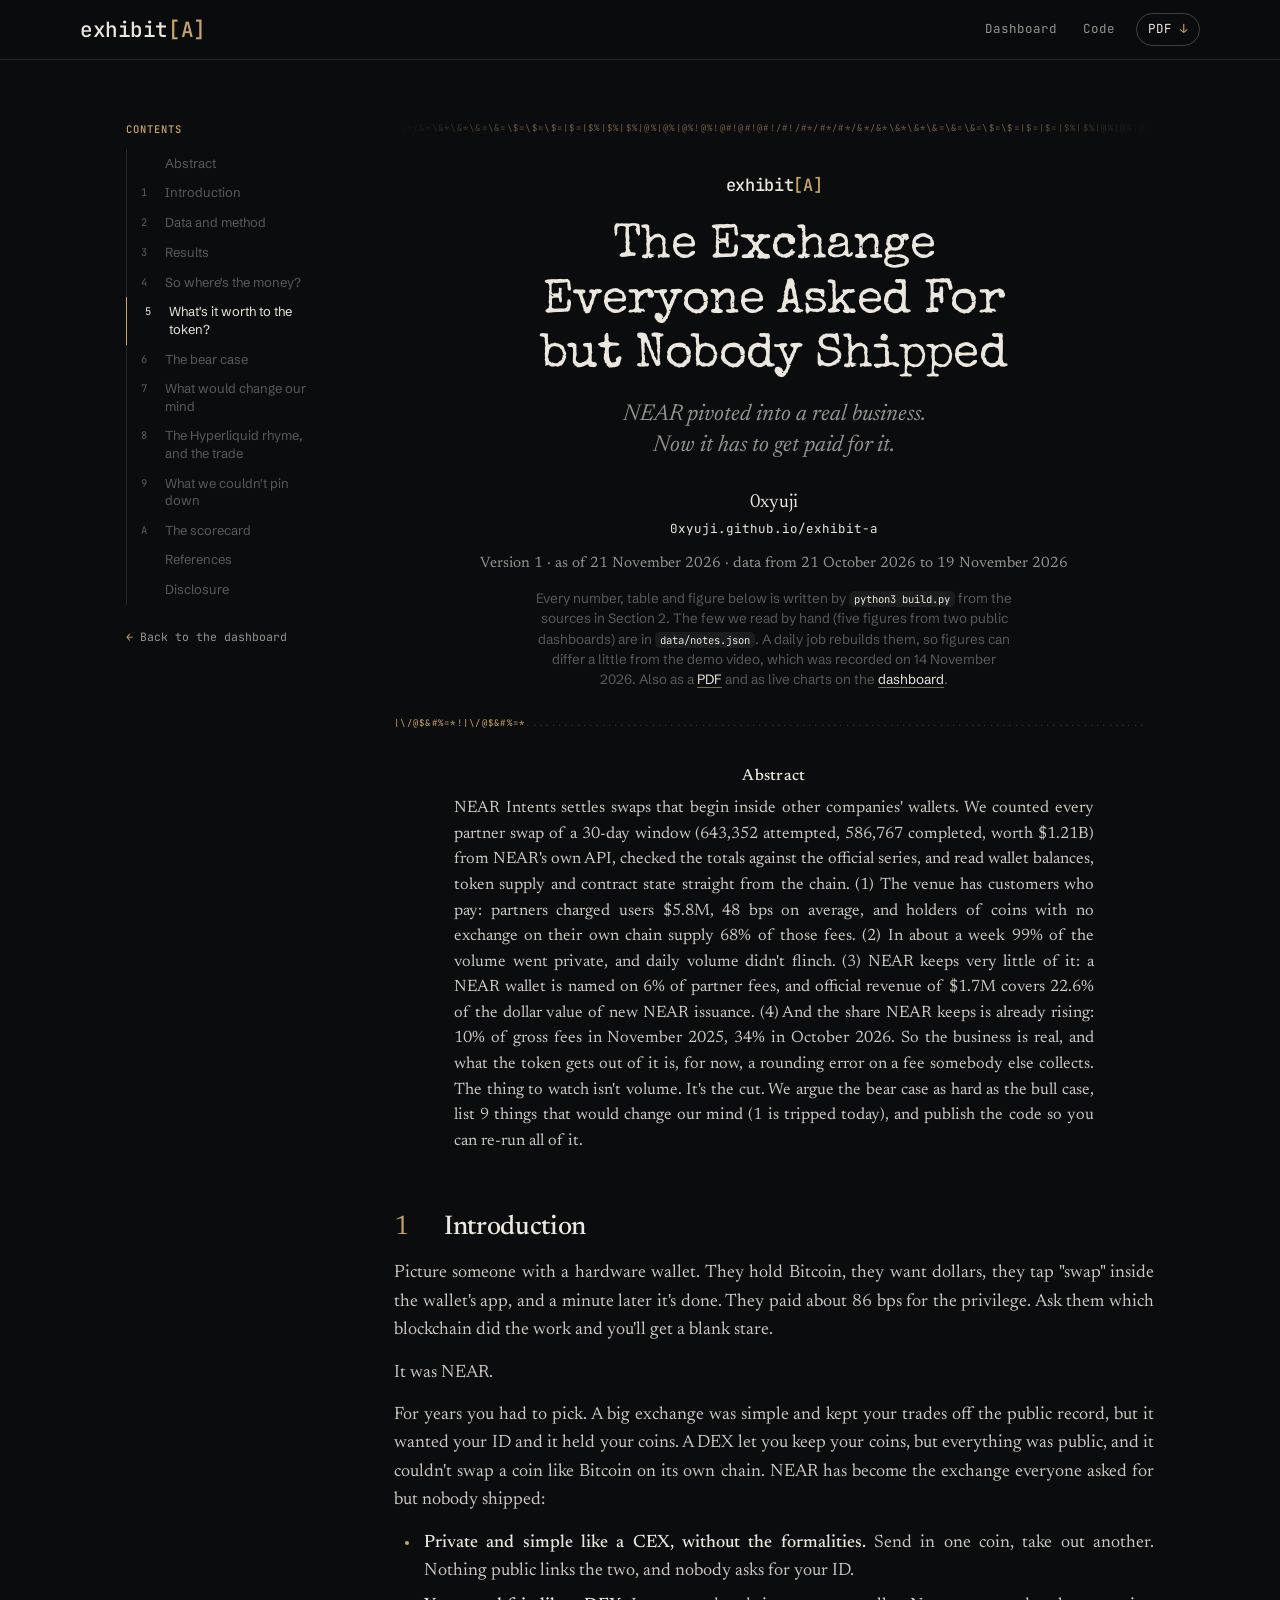
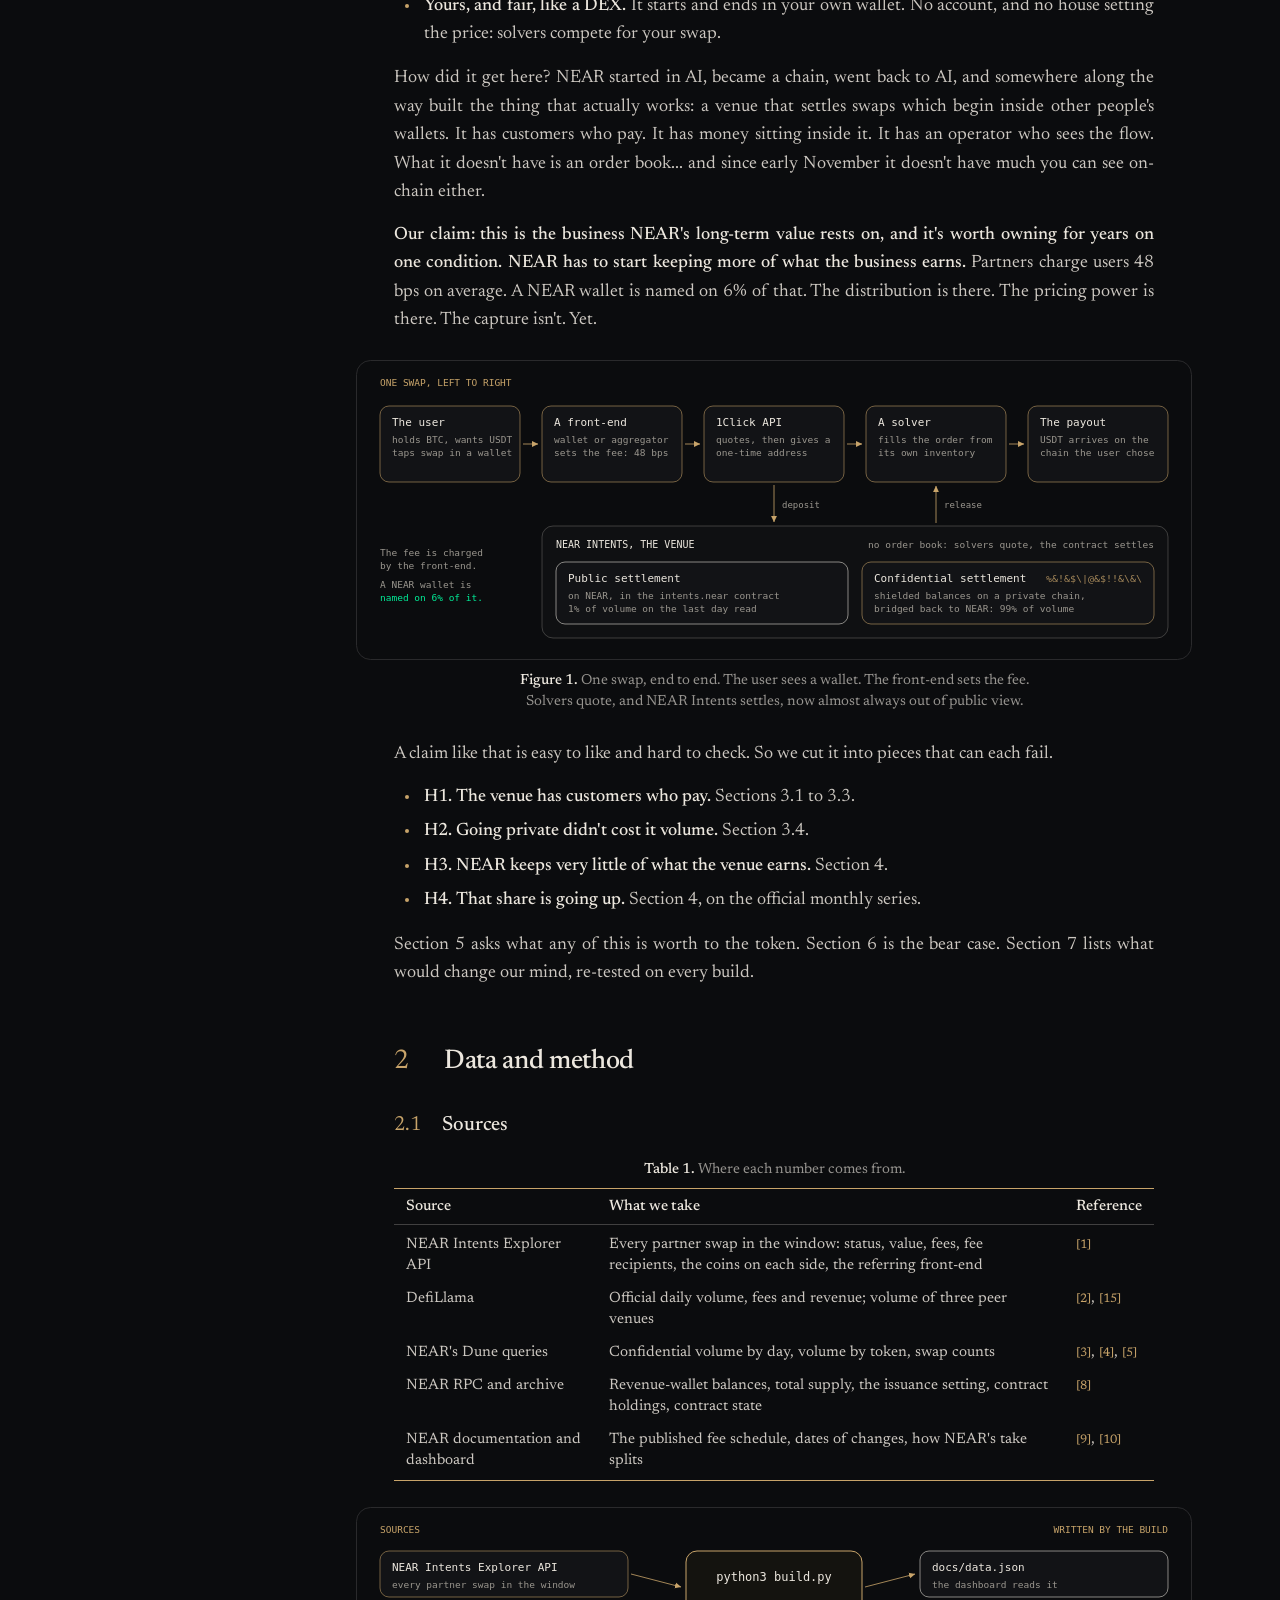
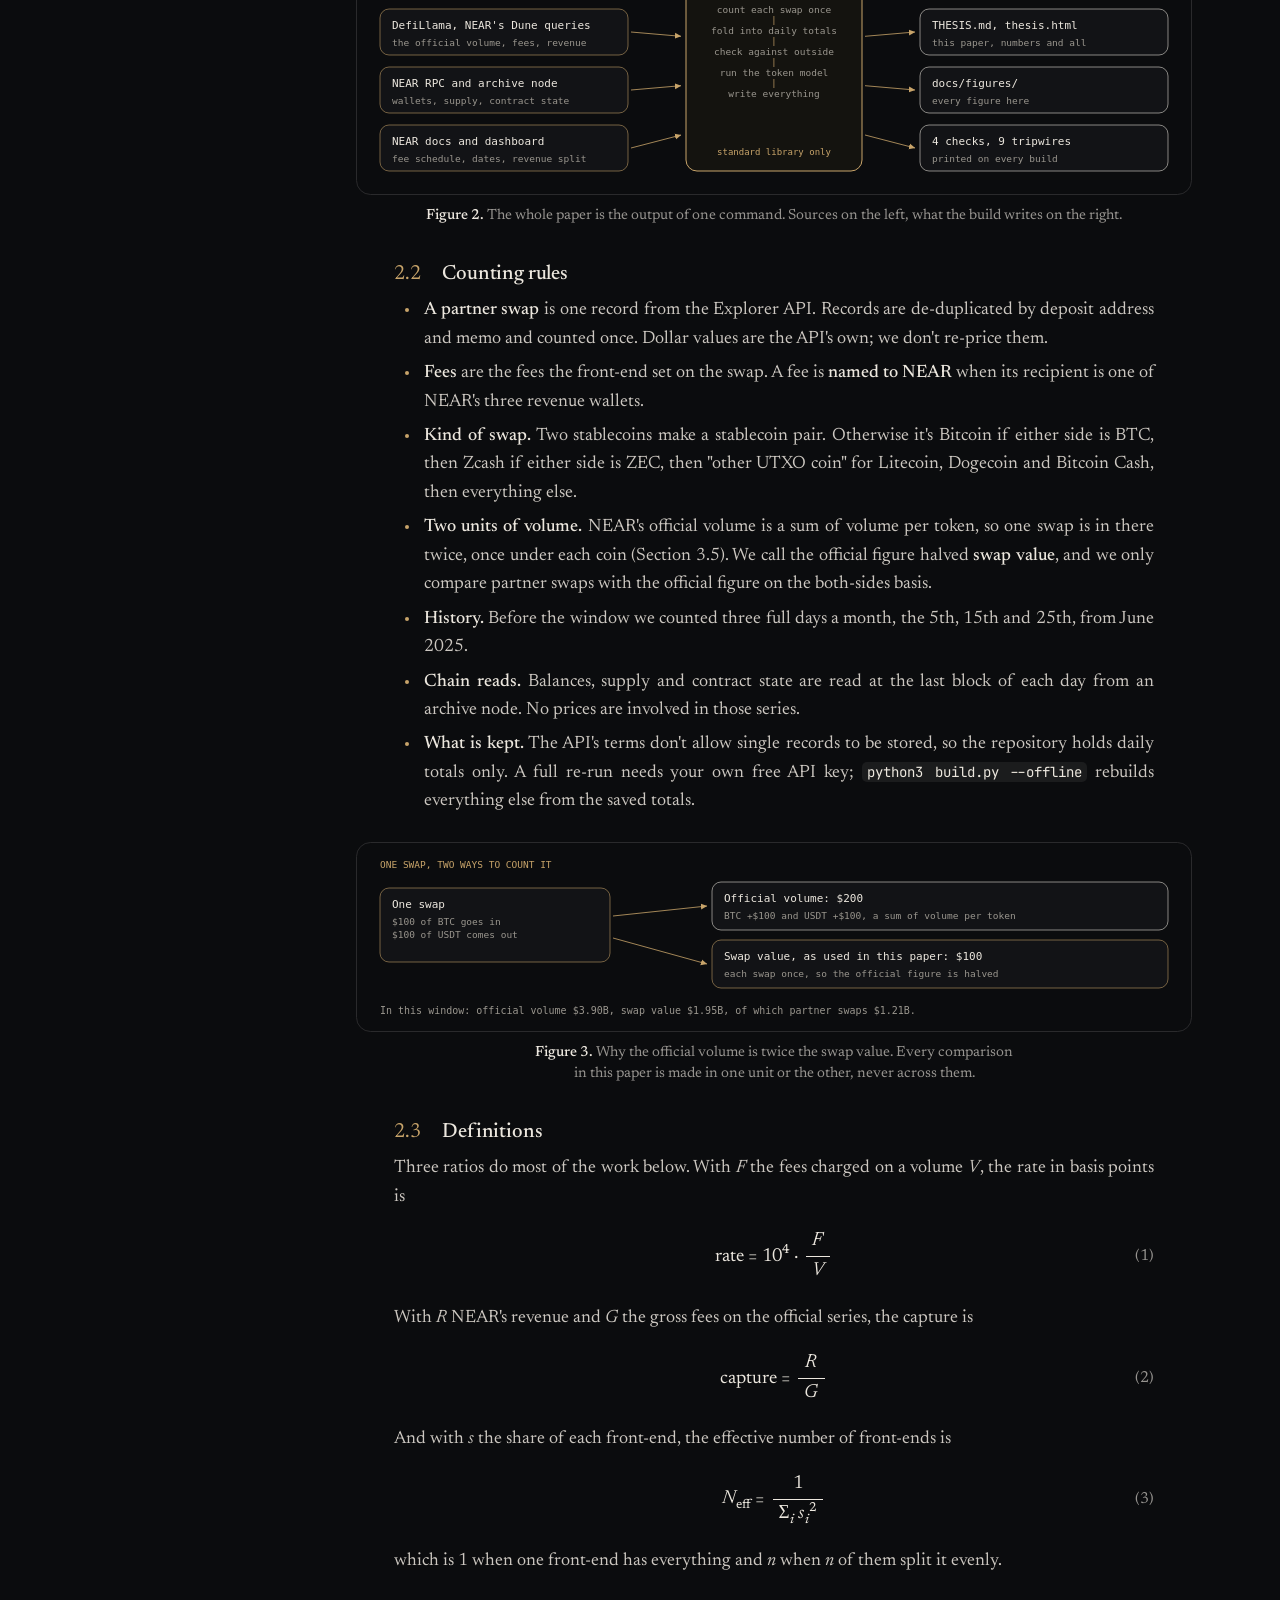
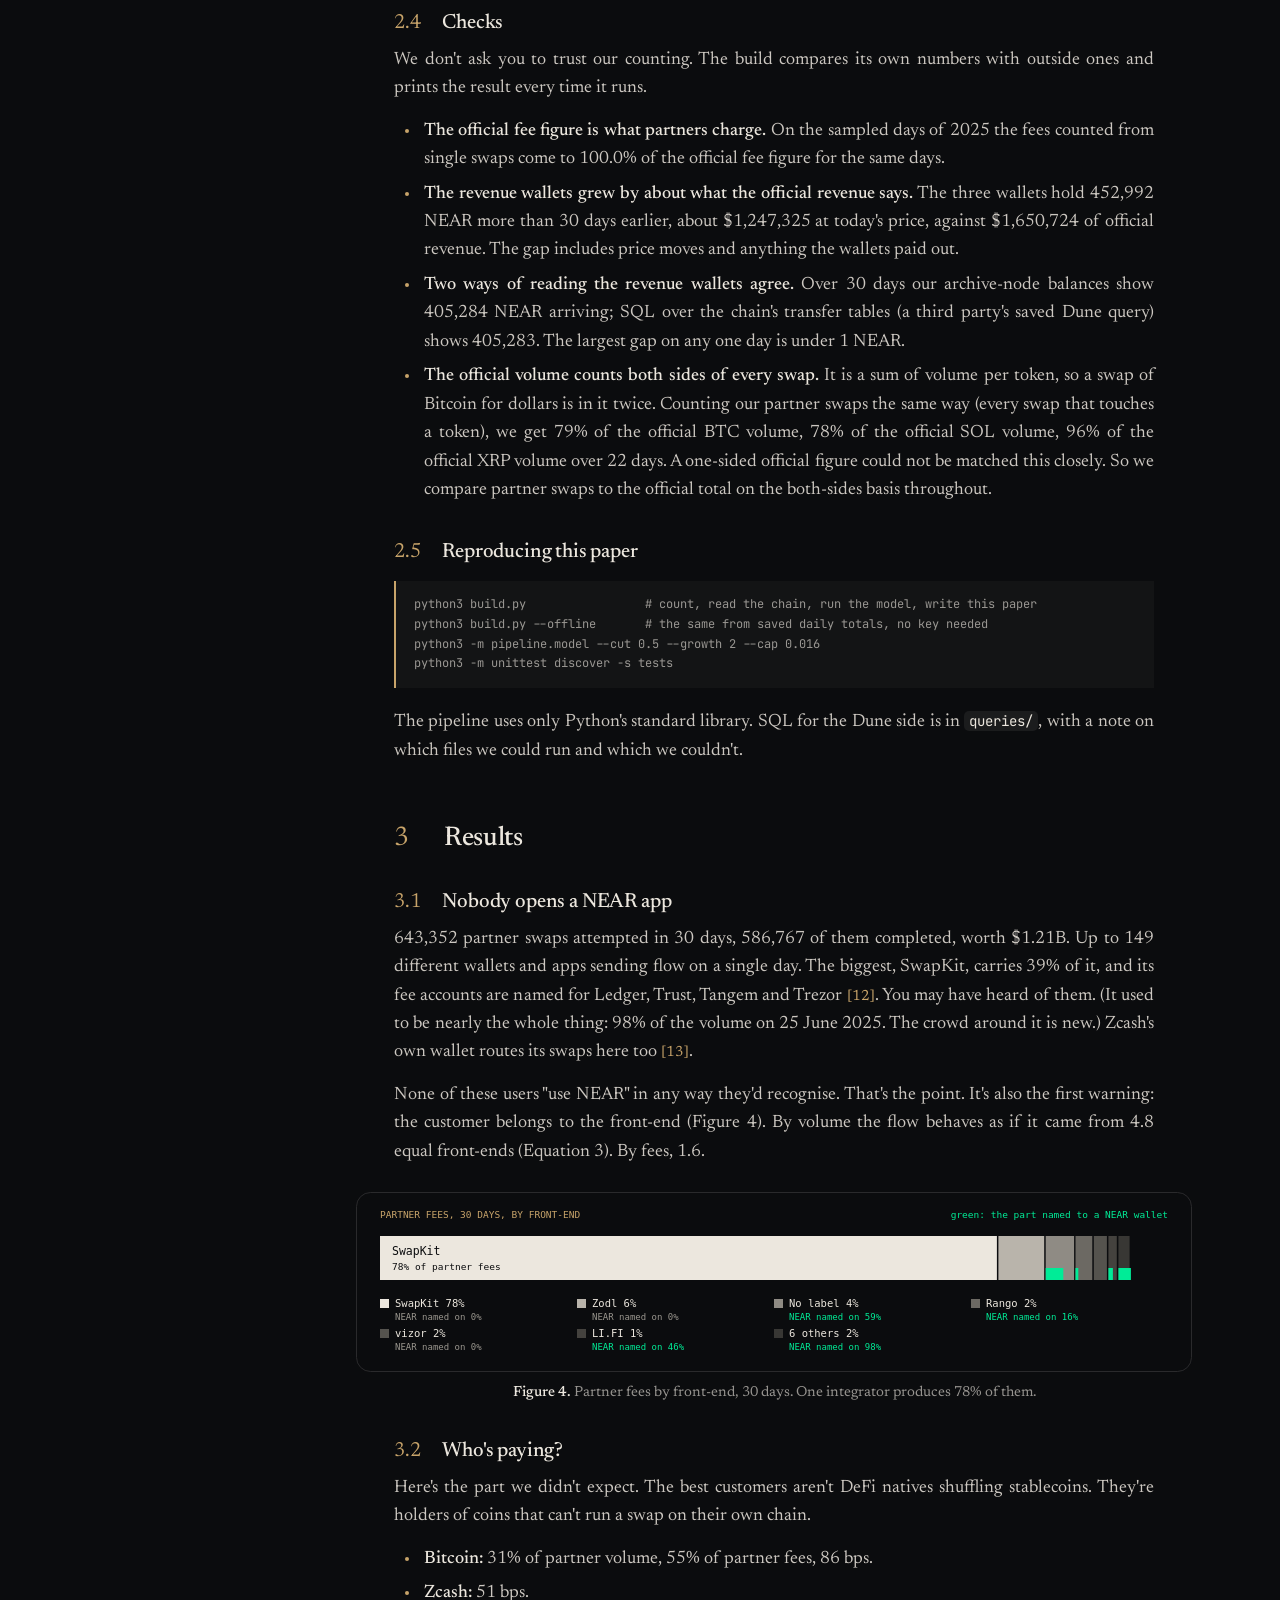
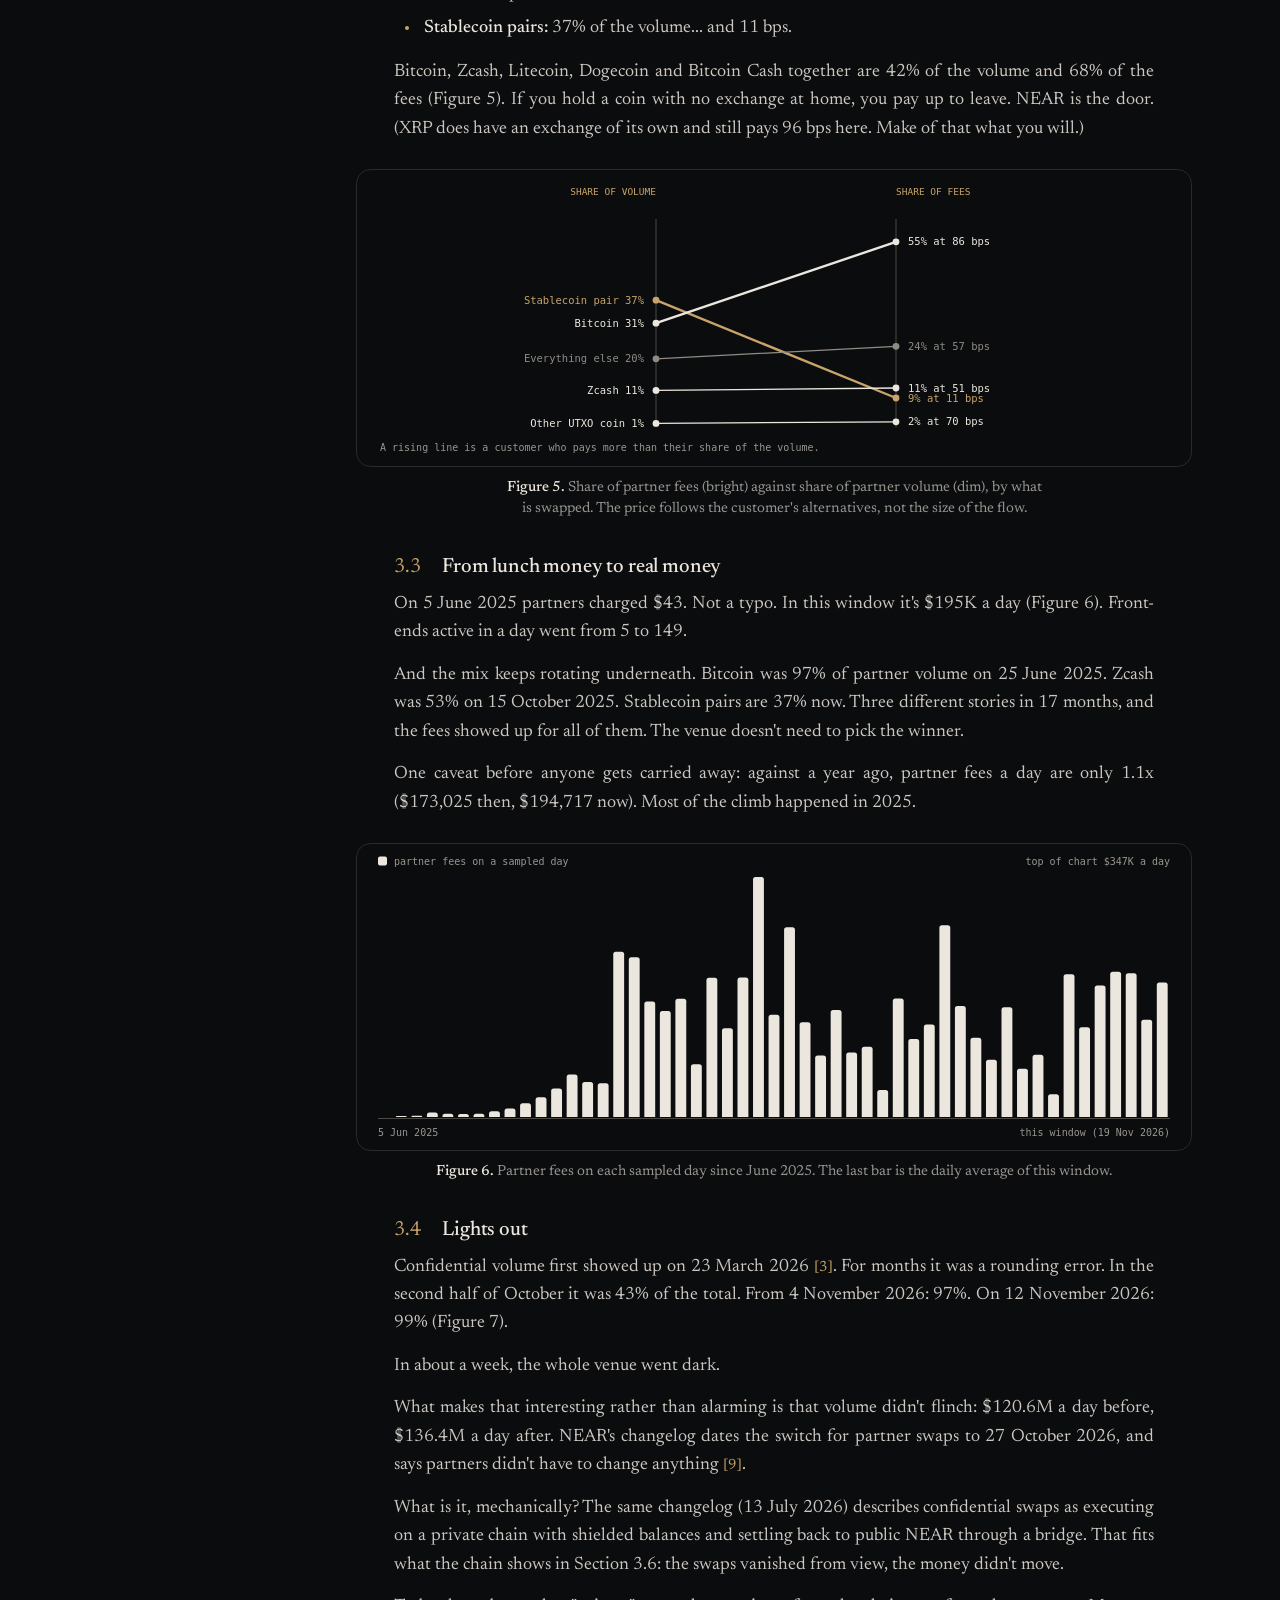
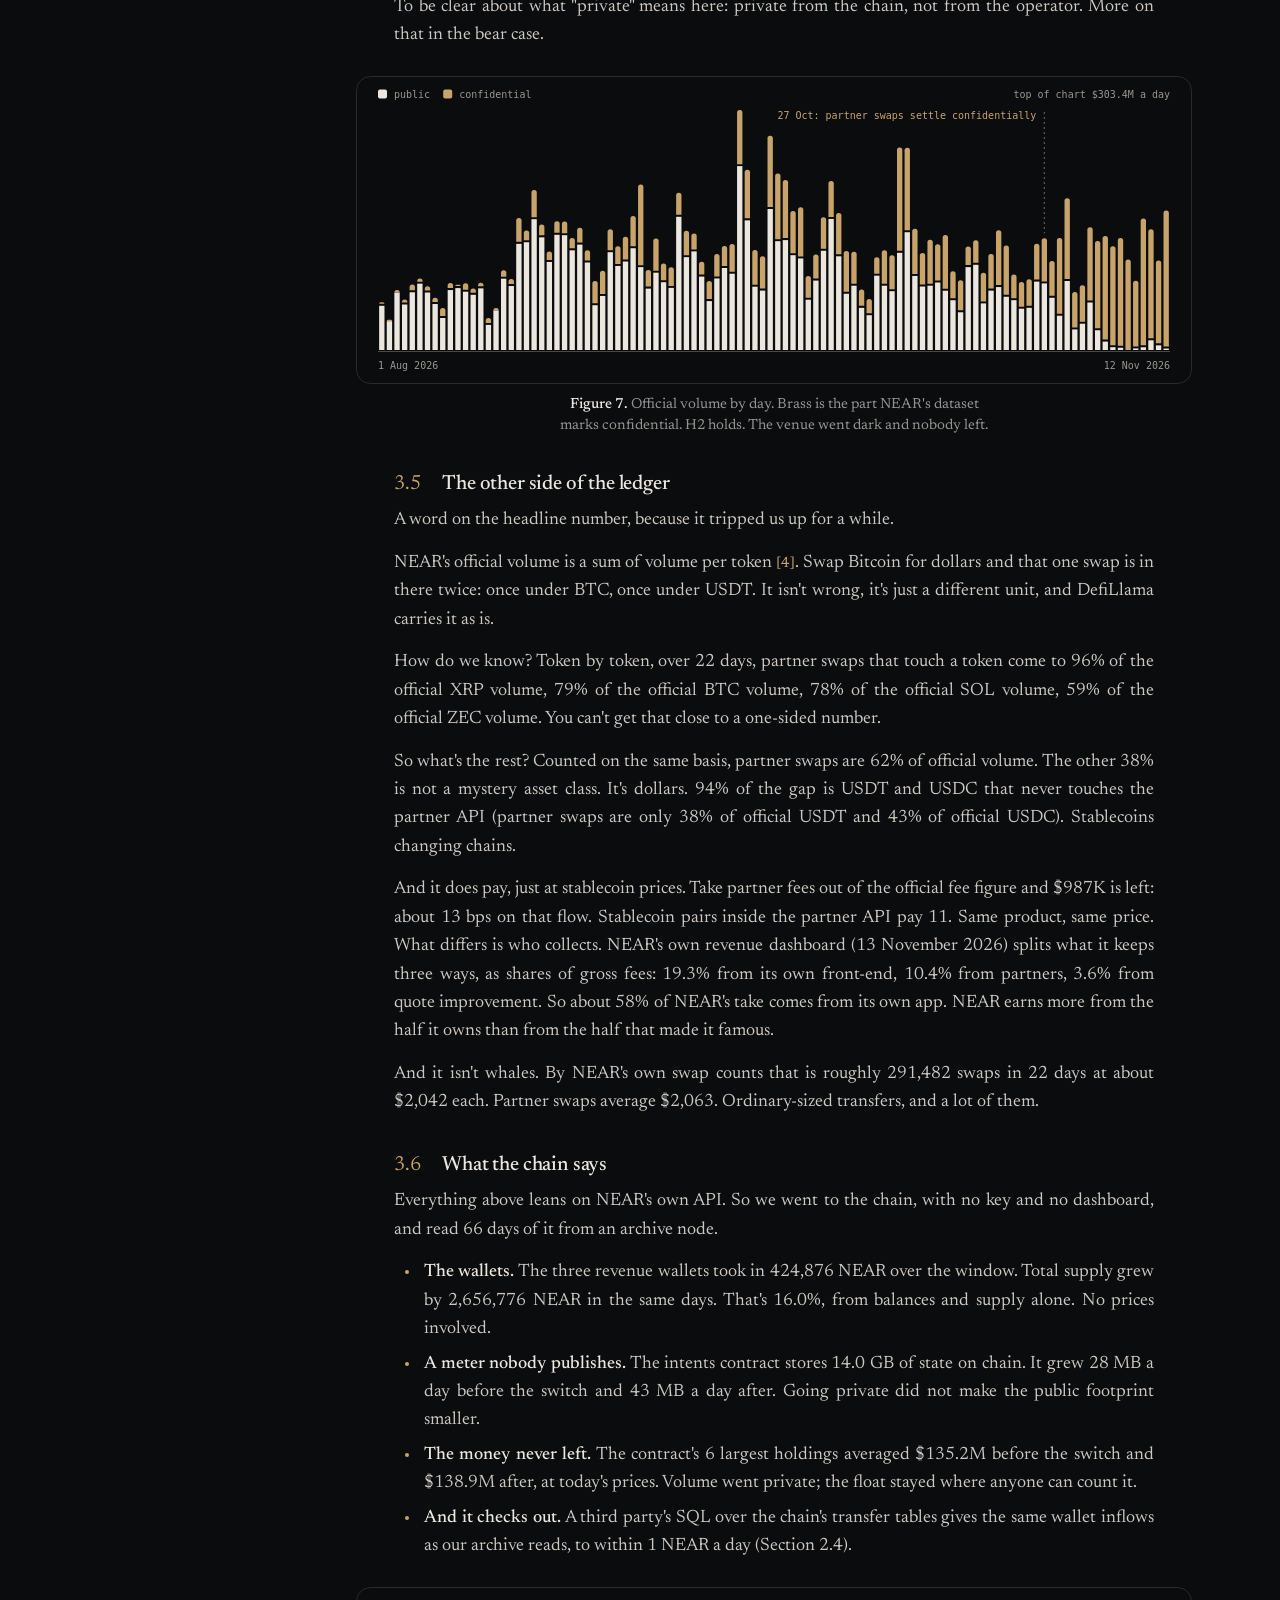
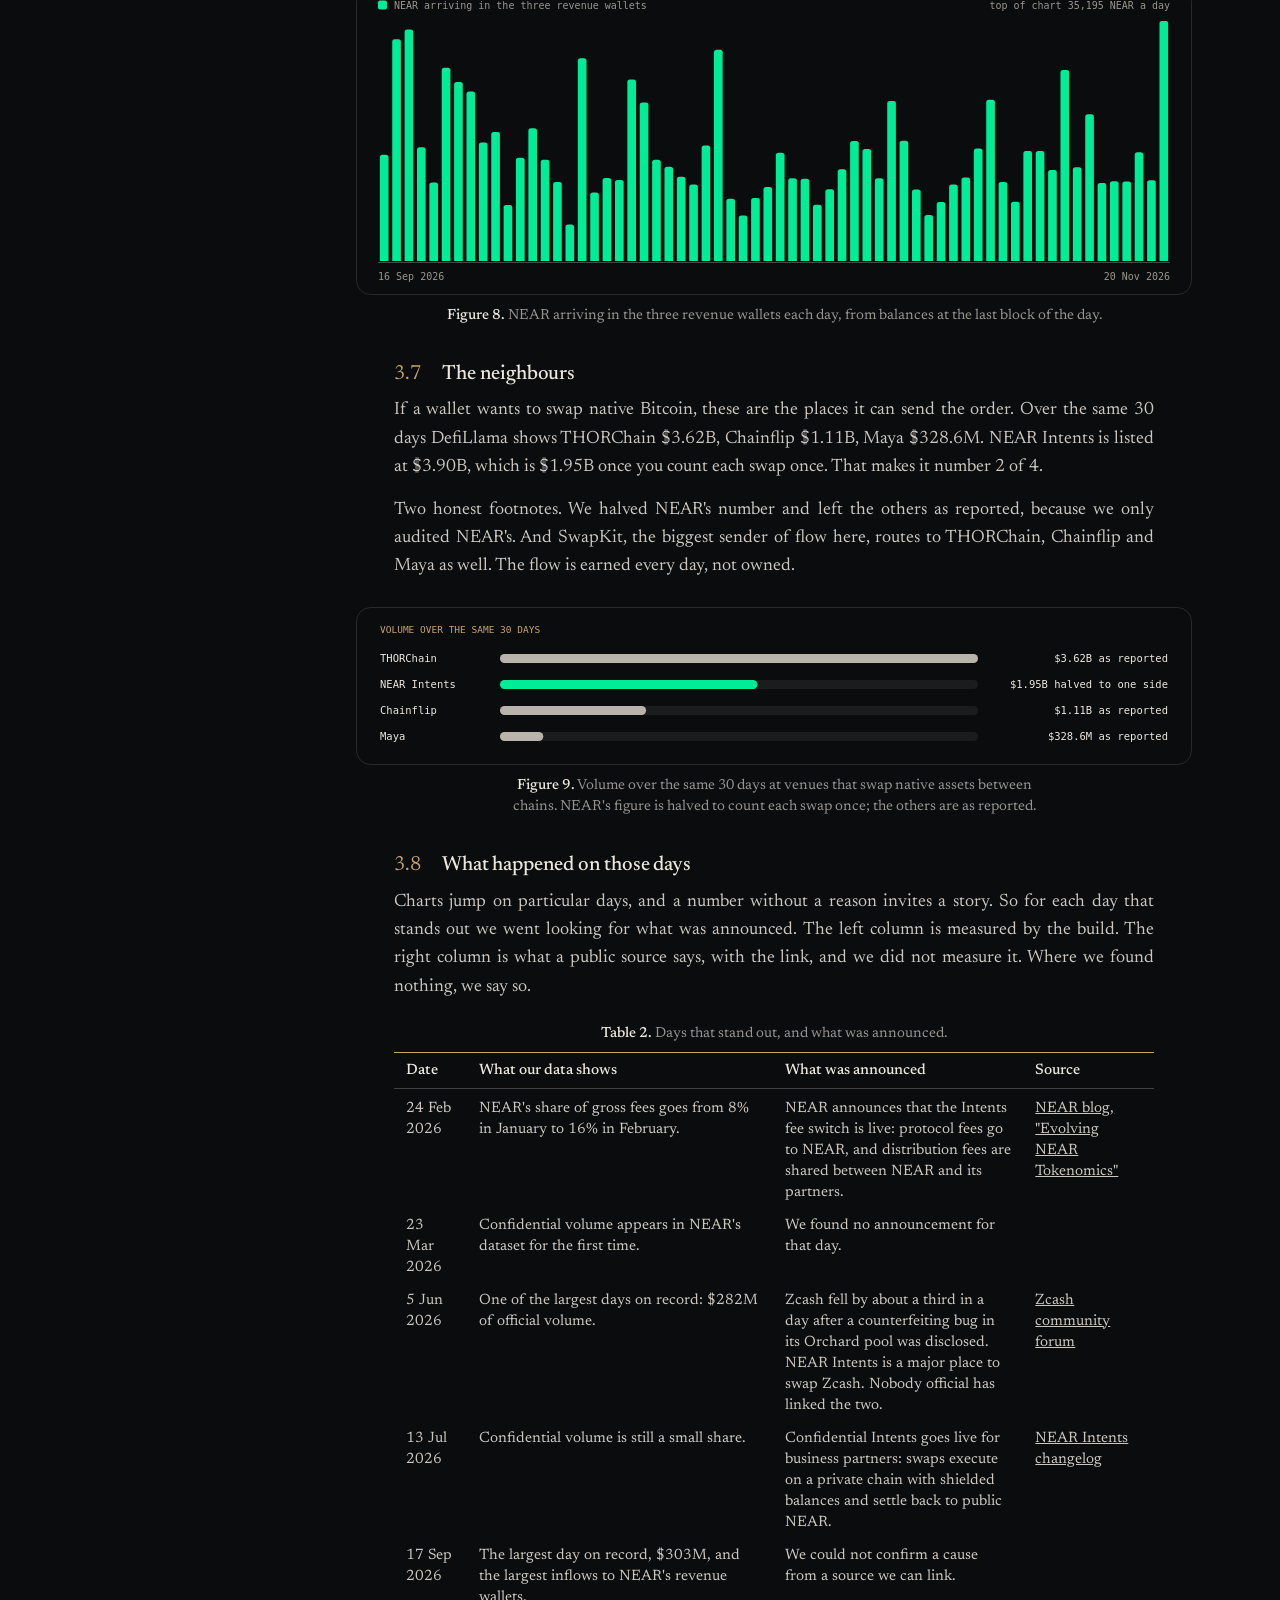
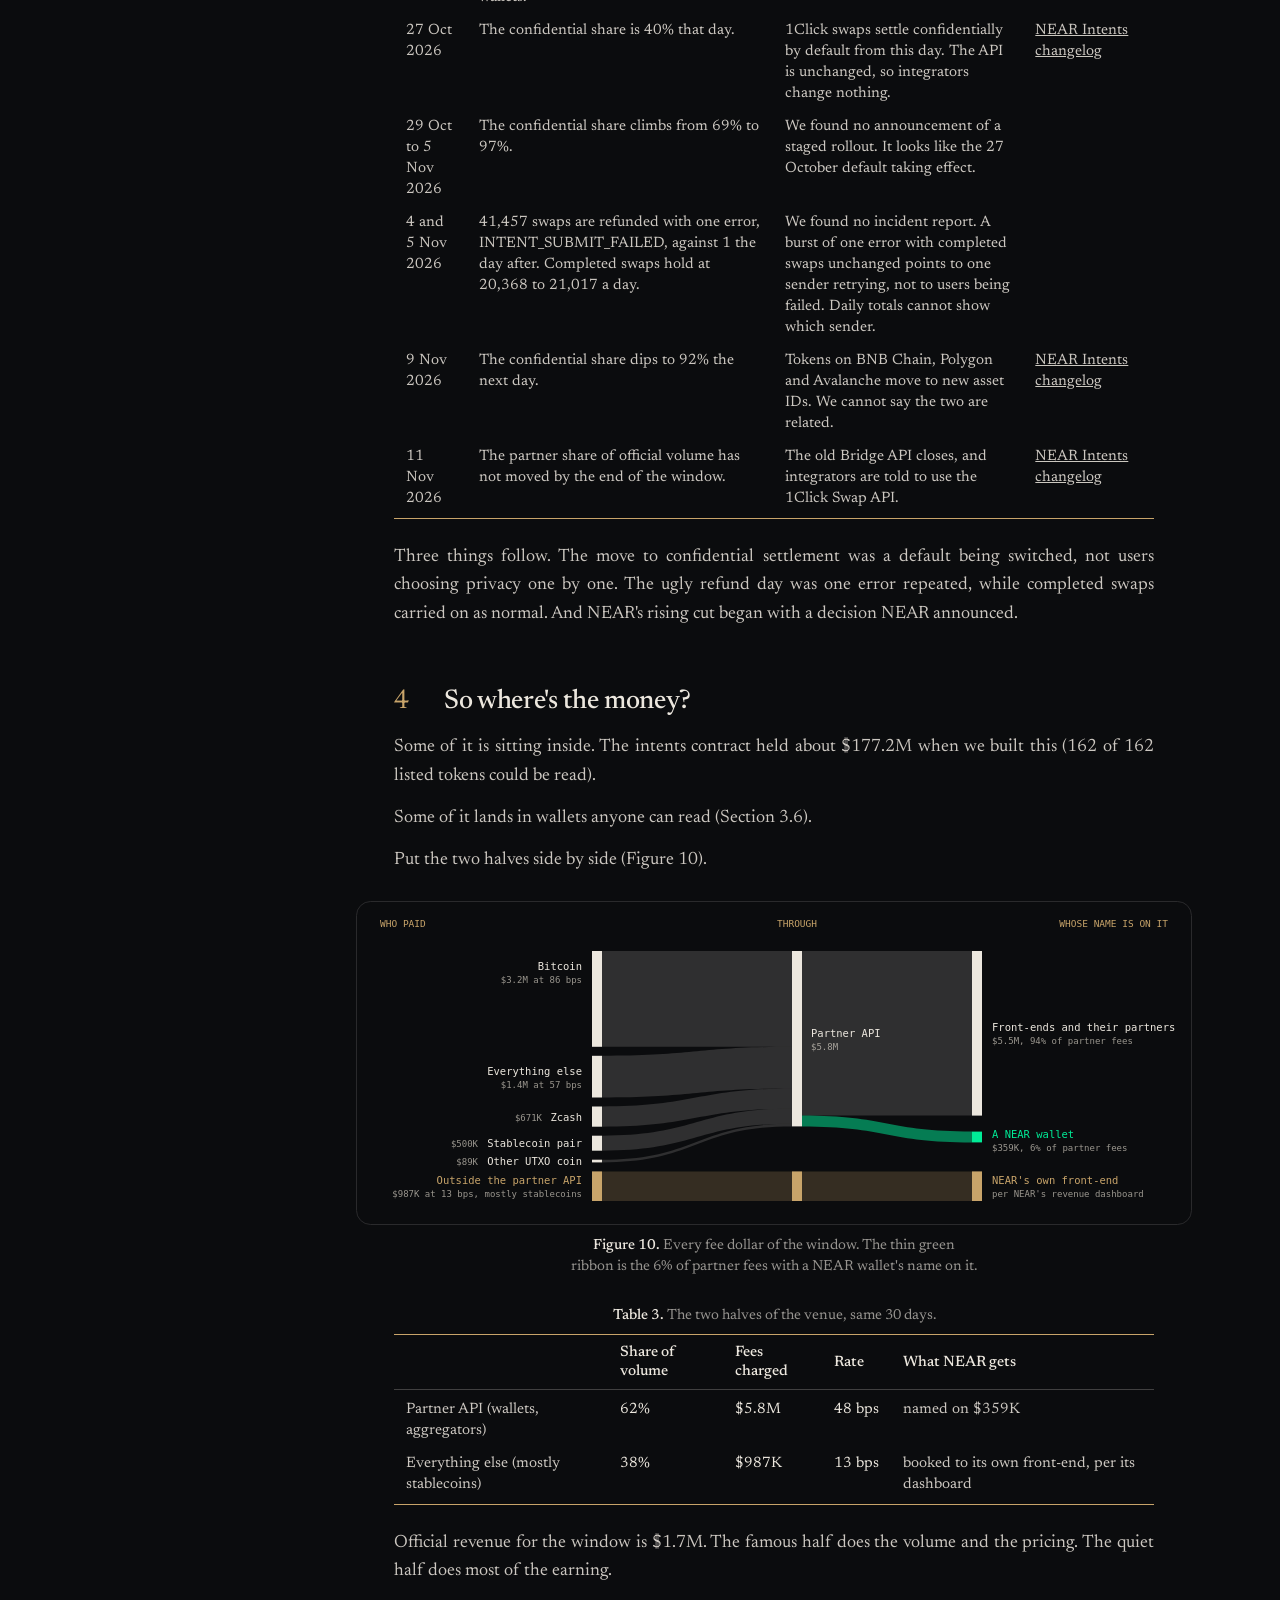
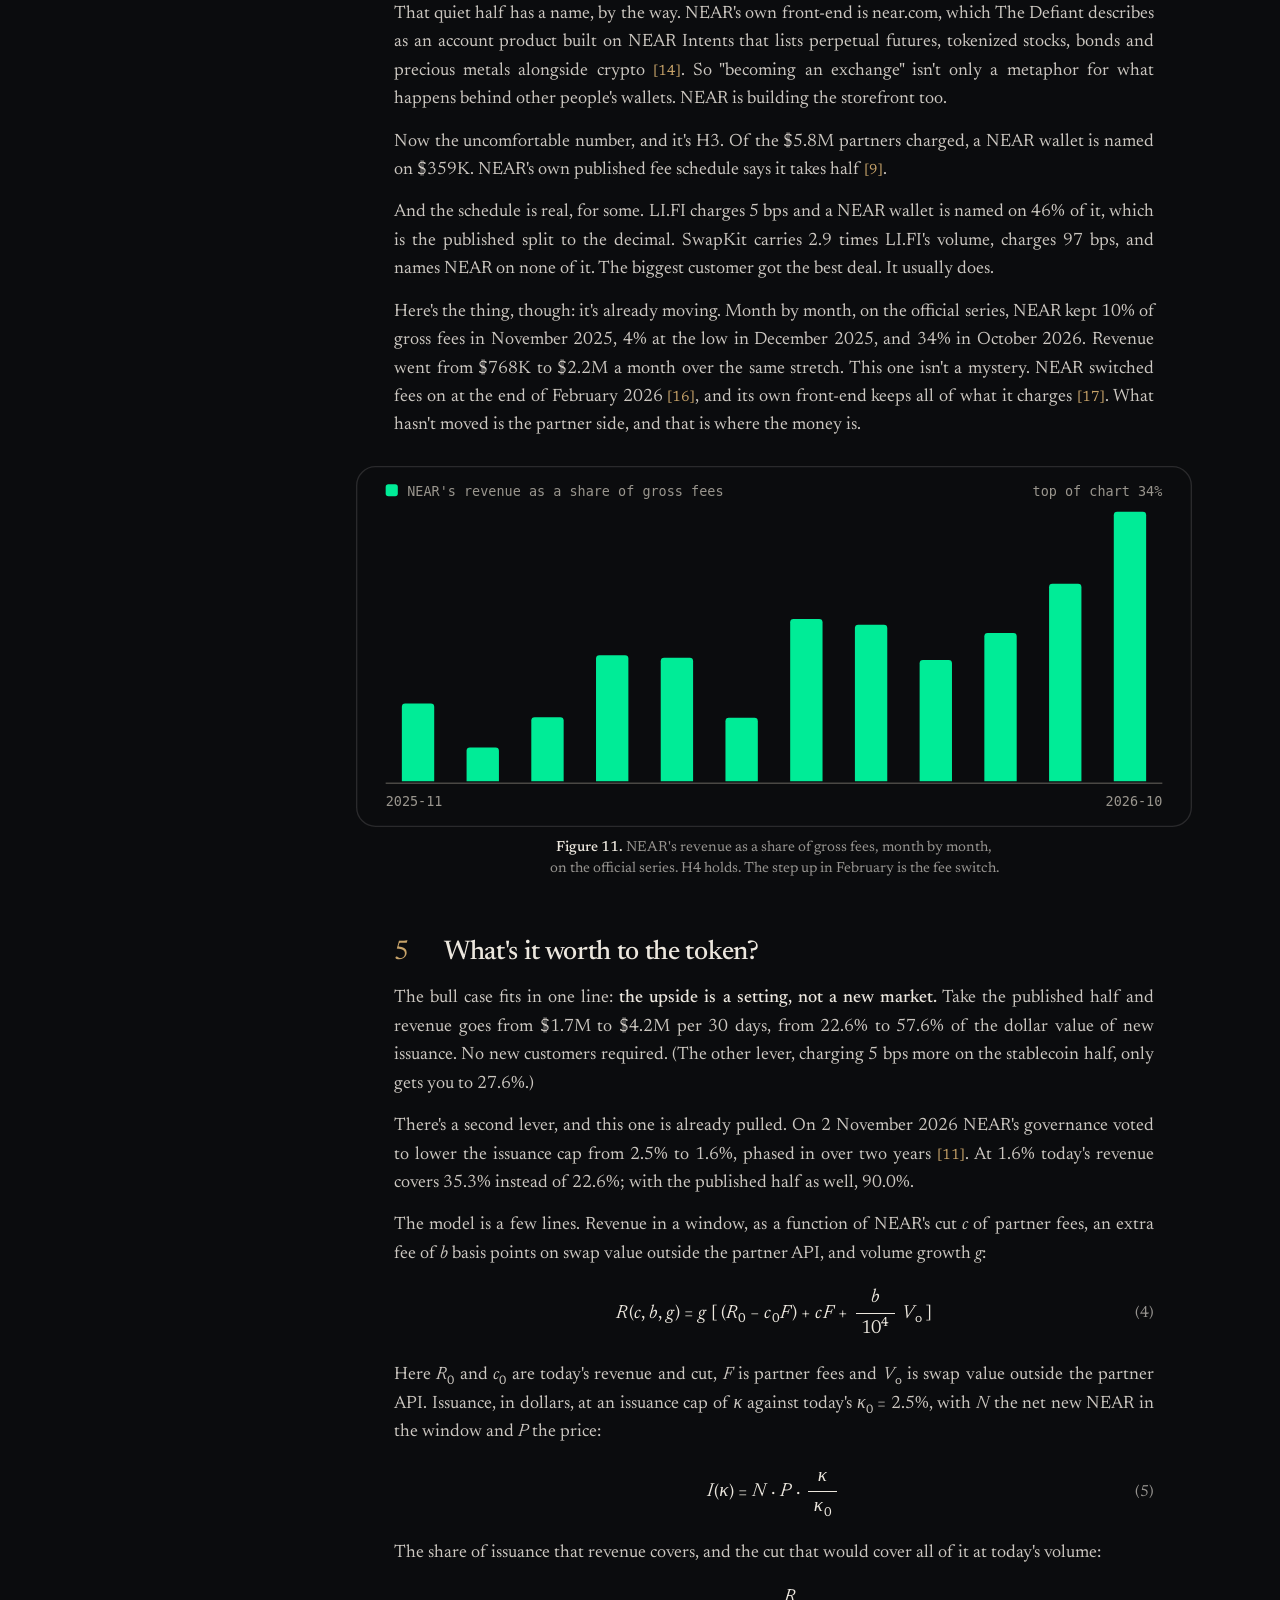
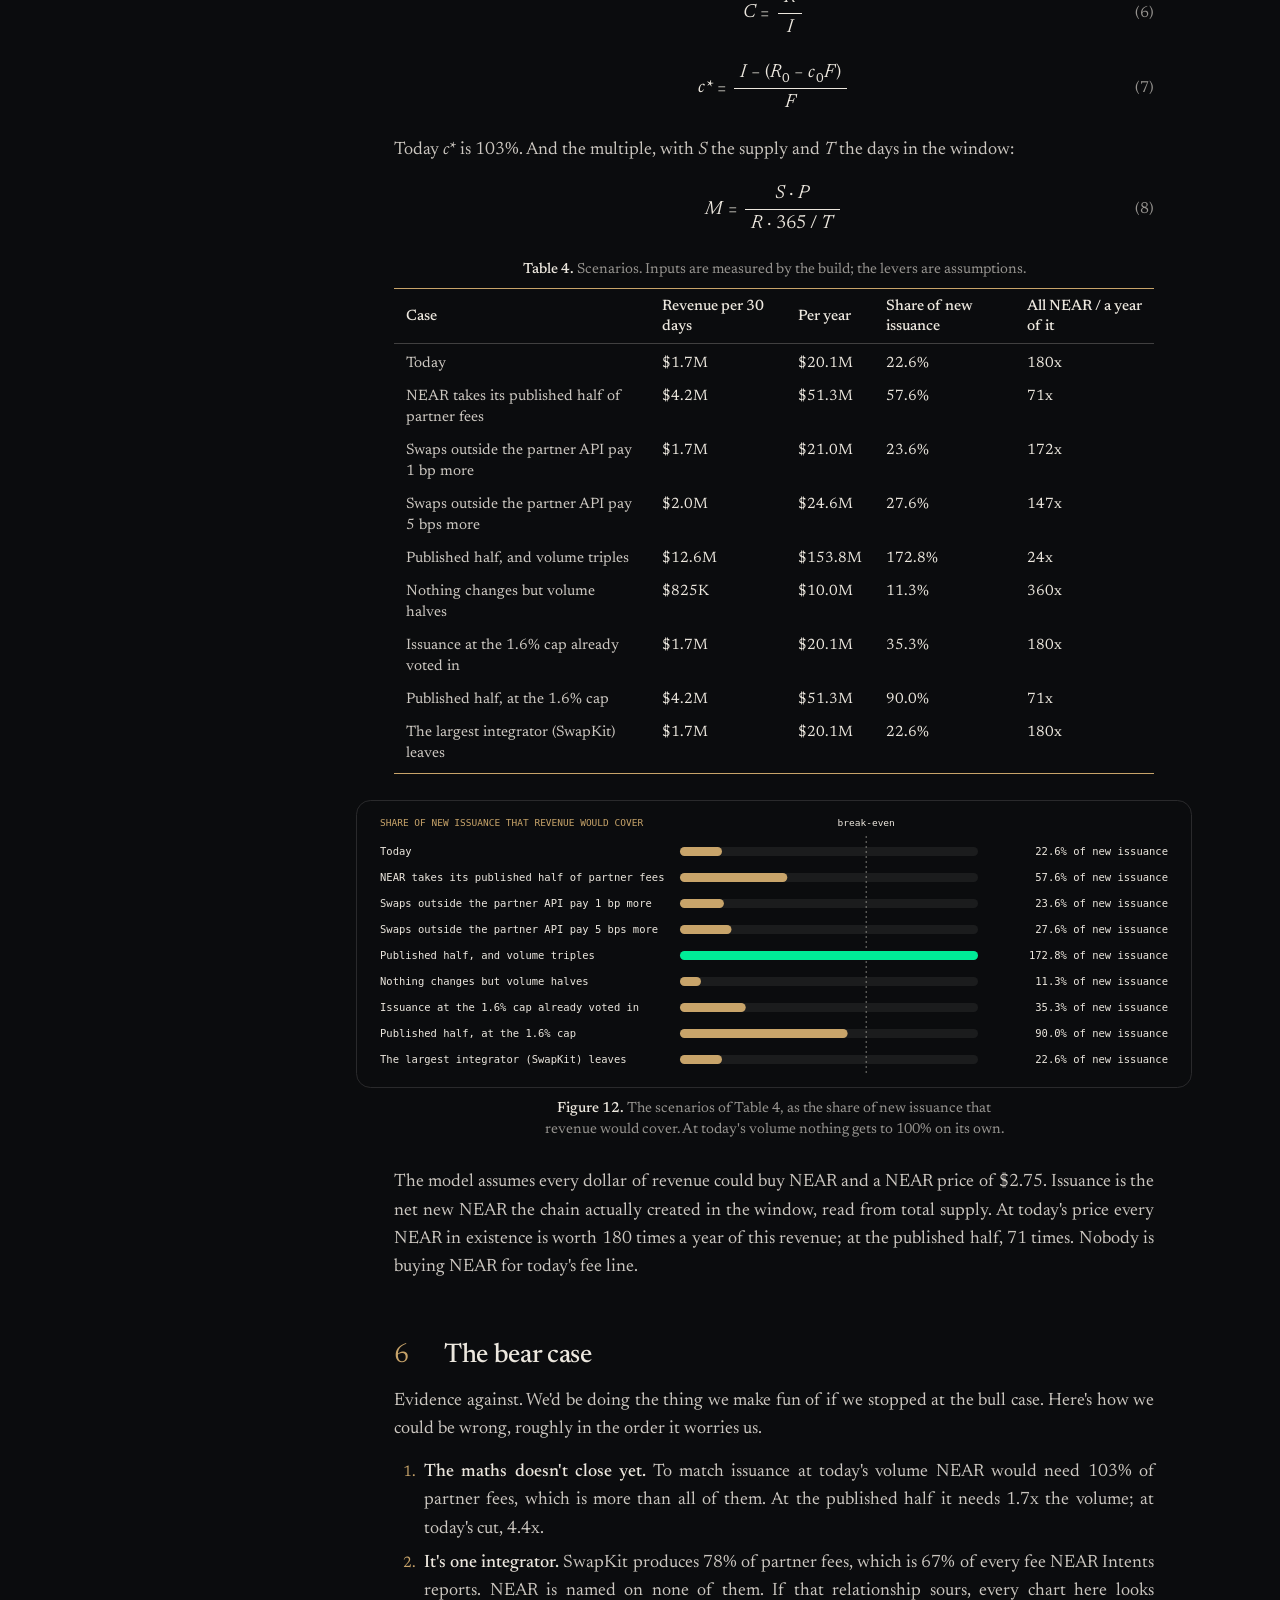
==== commit 2dc4d11d: "Daily rebuild" ====
--- a/docs/thesis.html
+++ b/docs/thesis.html
@@ -31,19 +31,19 @@
       <p class="band" aria-hidden="true">/&amp;*/&amp;*\&amp;*\&amp;*\&amp;=\&amp;=\$=\$=\$=|$=|$%|$%|$%|@%|@%|@%!@%!@#!@#!@#!/#!/#*/#*/#*/&amp;*/&amp;*\&amp;*\&amp;*\&amp;=\&amp;=\&amp;=\$=\$=|$=|$=|$%|$%|@%|@%|@%!@%!@%!@#!@#!/#!/#!/#*/#*/&amp;*/</p>
       <p class="mark" aria-hidden="true">exhibit<em>[A]</em></p>
       <h1>The Exchange Everyone Asked For but Nobody Shipped</h1>
-      <p class="deck">NEAR pivoted into a real business. Now it has to get paid for it.</p><p class="author"><b>0xyuji</b></p><p class="site"><a href="./">0xyuji.github.io/exhibit-a</a></p><p class="version">Version 1 · as of 20 November 2026 · data from 20 October 2026 to 18 November 2026</p><p class="note"><i>Every number, table and figure below is written by <code>python3 build.py</code> from the sources in Section 2. The few we read by hand (five figures from two public dashboards) are in <code>data/notes.json</code>. A daily job rebuilds them, so figures can differ a little from the demo video, which was recorded on 14 November 2026. Also as a <a href="exhibit-a-thesis.pdf">PDF</a> and as live charts on the <a href="./">dashboard</a>.</i></p>
+      <p class="deck">NEAR pivoted into a real business. Now it has to get paid for it.</p><p class="author"><b>0xyuji</b></p><p class="site"><a href="./">0xyuji.github.io/exhibit-a</a></p><p class="version">Version 1 · as of 21 November 2026 · data from 21 October 2026 to 19 November 2026</p><p class="note"><i>Every number, table and figure below is written by <code>python3 build.py</code> from the sources in Section 2. The few we read by hand (five figures from two public dashboards) are in <code>data/notes.json</code>. A daily job rebuilds them, so figures can differ a little from the demo video, which was recorded on 14 November 2026. Also as a <a href="exhibit-a-thesis.pdf">PDF</a> and as live charts on the <a href="./">dashboard</a>.</i></p>
       <p class="rule" aria-hidden="true"><em>|\/@$&amp;#%=*!|\/@$&amp;#%=*</em>...................................................................................................</p>
     </header>
     <section class="abstract" id="abstract"><h2>Abstract</h2>
-<p>NEAR Intents settles swaps that begin inside other companies' wallets. We counted every partner swap of a 30-day window (633,959 attempted, 577,268 completed, worth $1.20B) from NEAR's own API, checked the totals against the official series, and read wallet balances, token supply and contract state straight from the chain. (1) The venue has customers who pay: partners charged users $5.9M, 49 bps on average, and holders of coins with no exchange on their own chain supply 68% of those fees. (2) In about a week 99% of the volume went private, and daily volume didn't flinch. (3) NEAR keeps very little of it: a NEAR wallet is named on 6% of partner fees, and official revenue of $1.7M covers 21.5% of the dollar value of new NEAR issuance. (4) And the share NEAR keeps is already rising: 10% of gross fees in November 2025, 34% in October 2026. So the business is real, and what the token gets out of it is, for now, a rounding error on a fee somebody else collects. The thing to watch isn't volume. It's the cut. We argue the bear case as hard as the bull case, list 9 things that would change our mind (1 is tripped today), and publish the code so you can re-run all of it.</p>
+<p>NEAR Intents settles swaps that begin inside other companies' wallets. We counted every partner swap of a 30-day window (643,352 attempted, 586,767 completed, worth $1.21B) from NEAR's own API, checked the totals against the official series, and read wallet balances, token supply and contract state straight from the chain. (1) The venue has customers who pay: partners charged users $5.8M, 48 bps on average, and holders of coins with no exchange on their own chain supply 68% of those fees. (2) In about a week 99% of the volume went private, and daily volume didn't flinch. (3) NEAR keeps very little of it: a NEAR wallet is named on 6% of partner fees, and official revenue of $1.7M covers 22.6% of the dollar value of new NEAR issuance. (4) And the share NEAR keeps is already rising: 10% of gross fees in November 2025, 34% in October 2026. So the business is real, and what the token gets out of it is, for now, a rounding error on a fee somebody else collects. The thing to watch isn't volume. It's the cut. We argue the bear case as hard as the bull case, list 9 things that would change our mind (1 is tripped today), and publish the code so you can re-run all of it.</p>
 </section>
 <h2 id="1-introduction"><span class="num">1</span>Introduction</h2>
-<p>Picture someone with a hardware wallet. They hold Bitcoin, they want dollars, they tap "swap" inside the wallet's app, and a minute later it's done. They paid about 85 bps for the privilege. Ask them which blockchain did the work and you'll get a blank stare.</p>
+<p>Picture someone with a hardware wallet. They hold Bitcoin, they want dollars, they tap "swap" inside the wallet's app, and a minute later it's done. They paid about 86 bps for the privilege. Ask them which blockchain did the work and you'll get a blank stare.</p>
 <p>It was NEAR.</p>
 <p>For years you had to pick. A big exchange was simple and kept your trades off the public record, but it wanted your ID and it held your coins. A DEX let you keep your coins, but everything was public, and it couldn't swap a coin like Bitcoin on its own chain. NEAR has become the exchange everyone asked for but nobody shipped:</p>
 <ul><li><b>Private and simple like a CEX, without the formalities.</b> Send in one coin, take out another. Nothing public links the two, and nobody asks for your ID.</li><li><b>Yours, and fair, like a DEX.</b> It starts and ends in your own wallet. No account, and no house setting the price: solvers compete for your swap.</li></ul>
 <p>How did it get here? NEAR started in AI, became a chain, went back to AI, and somewhere along the way built the thing that actually works: a venue that settles swaps which begin inside other people's wallets. It has customers who pay. It has money sitting inside it. It has an operator who sees the flow. What it doesn't have is an order book... and since early November it doesn't have much you can see on-chain either.</p>
-<p><b>Our claim: this is the business NEAR's long-term value rests on, and it's worth owning for years on one condition. NEAR has to start keeping more of what the business earns.</b> Partners charge users 49 bps on average. A NEAR wallet is named on 6% of that. The distribution is there. The pricing power is there. The capture isn't. Yet.</p>
+<p><b>Our claim: this is the business NEAR's long-term value rests on, and it's worth owning for years on one condition. NEAR has to start keeping more of what the business earns.</b> Partners charge users 48 bps on average. A NEAR wallet is named on 6% of that. The distribution is there. The pricing power is there. The capture isn't. Yet.</p>
 <figure class="plate" id="figure-1"><img src="figures/mechanism.svg" alt="Figure 1" loading="lazy"><figcaption><b>Figure 1.</b> One swap, end to end. The user sees a wallet. The front-end sets the fee. Solvers quote, and NEAR Intents settles, now almost always out of public view.</figcaption></figure>
 <p>A claim like that is easy to like and hard to check. So we cut it into pieces that can each fail.</p>
 <ul><li><b>H1. The venue has customers who pay.</b> Sections 3.1 to 3.3.</li><li><b>H2. Going private didn't cost it volume.</b> Section 3.4.</li><li><b>H3. NEAR keeps very little of what the venue earns.</b> Section 4.</li><li><b>H4. That share is going up.</b> Section 4, on the official monthly series.</li></ul>
@@ -66,7 +66,7 @@
 <p>which is 1 when one front-end has everything and <i>n</i> when <i>n</i> of them split it evenly.</p>
 <h3 id="2-4-checks"><span class="num">2.4</span>Checks</h3>
 <p>We don't ask you to trust our counting. The build compares its own numbers with outside ones and prints the result every time it runs.</p>
-<ul><li><b>The official fee figure is what partners charge.</b> On the sampled days of 2025 the fees counted from single swaps come to 100.0% of the official fee figure for the same days.</li><li><b>The revenue wallets grew by about what the official revenue says.</b> The three wallets hold 425,629 NEAR more than 30 days earlier, about $1,264,592 at today's price, against $1,695,565 of official revenue. The gap includes price moves and anything the wallets paid out.</li><li><b>Two ways of reading the revenue wallets agree.</b> Over 30 days our archive-node balances show 405,284 NEAR arriving; SQL over the chain's transfer tables (a third party's saved Dune query) shows 405,283. The largest gap on any one day is under 1 NEAR.</li><li><b>The official volume counts both sides of every swap.</b> It is a sum of volume per token, so a swap of Bitcoin for dollars is in it twice. Counting our partner swaps the same way (every swap that touches a token), we get 80% of the official BTC volume, 78% of the official SOL volume, 96% of the official XRP volume over 23 days. A one-sided official figure could not be matched this closely. So we compare partner swaps to the official total on the both-sides basis throughout.</li></ul>
+<ul><li><b>The official fee figure is what partners charge.</b> On the sampled days of 2025 the fees counted from single swaps come to 100.0% of the official fee figure for the same days.</li><li><b>The revenue wallets grew by about what the official revenue says.</b> The three wallets hold 452,992 NEAR more than 30 days earlier, about $1,247,325 at today's price, against $1,650,724 of official revenue. The gap includes price moves and anything the wallets paid out.</li><li><b>Two ways of reading the revenue wallets agree.</b> Over 30 days our archive-node balances show 405,284 NEAR arriving; SQL over the chain's transfer tables (a third party's saved Dune query) shows 405,283. The largest gap on any one day is under 1 NEAR.</li><li><b>The official volume counts both sides of every swap.</b> It is a sum of volume per token, so a swap of Bitcoin for dollars is in it twice. Counting our partner swaps the same way (every swap that touches a token), we get 79% of the official BTC volume, 78% of the official SOL volume, 96% of the official XRP volume over 22 days. A one-sided official figure could not be matched this closely. So we compare partner swaps to the official total on the both-sides basis throughout.</li></ul>
 <h3 id="2-5-reproducing-this-paper"><span class="num">2.5</span>Reproducing this paper</h3>
 <pre>python3 build.py                 # count, read the chain, run the model, write this paper
 python3 build.py --offline       # the same from saved daily totals, no key needed
@@ -75,18 +75,18 @@
 <p>The pipeline uses only Python's standard library. SQL for the Dune side is in <code>queries/</code>, with a note on which files we could run and which we couldn't.</p>
 <h2 id="3-results"><span class="num">3</span>Results</h2>
 <h3 id="3-1-nobody-opens-a-near-app"><span class="num">3.1</span>Nobody opens a NEAR app</h3>
-<p>633,959 partner swaps attempted in 30 days, 577,268 of them completed, worth $1.20B. Up to 149 different wallets and apps sending flow on a single day. The biggest, SwapKit, carries 39% of it, and its fee accounts are named for Ledger, Trust, Tangem and Trezor <a class="cite" href="#ref-12">12</a>. You may have heard of them. (It used to be nearly the whole thing: 98% of the volume on 25 June 2025. The crowd around it is new.) Zcash's own wallet routes its swaps here too <a class="cite" href="#ref-13">13</a>.</p>
+<p>643,352 partner swaps attempted in 30 days, 586,767 of them completed, worth $1.21B. Up to 149 different wallets and apps sending flow on a single day. The biggest, SwapKit, carries 39% of it, and its fee accounts are named for Ledger, Trust, Tangem and Trezor <a class="cite" href="#ref-12">12</a>. You may have heard of them. (It used to be nearly the whole thing: 98% of the volume on 25 June 2025. The crowd around it is new.) Zcash's own wallet routes its swaps here too <a class="cite" href="#ref-13">13</a>.</p>
 <p>None of these users "use NEAR" in any way they'd recognise. That's the point. It's also the first warning: the customer belongs to the front-end (Figure 4). By volume the flow behaves as if it came from 4.8 equal front-ends (Equation 3). By fees, 1.6.</p>
 <figure class="plate" id="figure-4"><img src="figures/fronts.svg" alt="Figure 4" loading="lazy"><figcaption><b>Figure 4.</b> Partner fees by front-end, 30 days. One integrator produces 78% of them.</figcaption></figure>
 <h3 id="3-2-who-s-paying"><span class="num">3.2</span>Who's paying?</h3>
 <p>Here's the part we didn't expect. The best customers aren't DeFi natives shuffling stablecoins. They're holders of coins that can't run a swap on their own chain.</p>
-<ul><li><b>Bitcoin:</b> 31% of partner volume, 55% of partner fees, 85 bps.</li><li><b>Zcash:</b> 52 bps.</li><li><b>Stablecoin pairs:</b> 36% of the volume... and 11 bps.</li></ul>
-<p>Bitcoin, Zcash, Litecoin, Dogecoin and Bitcoin Cash together are 44% of the volume and 68% of the fees (Figure 5). If you hold a coin with no exchange at home, you pay up to leave. NEAR is the door. (XRP does have an exchange of its own and still pays 96 bps here. Make of that what you will.)</p>
+<ul><li><b>Bitcoin:</b> 31% of partner volume, 55% of partner fees, 86 bps.</li><li><b>Zcash:</b> 51 bps.</li><li><b>Stablecoin pairs:</b> 37% of the volume... and 11 bps.</li></ul>
+<p>Bitcoin, Zcash, Litecoin, Dogecoin and Bitcoin Cash together are 42% of the volume and 68% of the fees (Figure 5). If you hold a coin with no exchange at home, you pay up to leave. NEAR is the door. (XRP does have an exchange of its own and still pays 96 bps here. Make of that what you will.)</p>
 <figure class="plate" id="figure-5"><img src="figures/payers.svg" alt="Figure 5" loading="lazy"><figcaption><b>Figure 5.</b> Share of partner fees (bright) against share of partner volume (dim), by what is swapped. The price follows the customer's alternatives, not the size of the flow.</figcaption></figure>
 <h3 id="3-3-from-lunch-money-to-real-money"><span class="num">3.3</span>From lunch money to real money</h3>
-<p>On 5 June 2025 partners charged $43. Not a typo. In this window it's $196K a day (Figure 6). Front-ends active in a day went from 5 to 149.</p>
-<p>And the mix keeps rotating underneath. Bitcoin was 97% of partner volume on 25 June 2025. Zcash was 53% on 15 October 2025. Stablecoin pairs are 36% now. Three different stories in 17 months, and the fees showed up for all of them. The venue doesn't need to pick the winner.</p>
-<p>One caveat before anyone gets carried away: against a year ago, partner fees a day are only 1.1x ($173,025 then, $195,935 now). Most of the climb happened in 2025.</p>
+<p>On 5 June 2025 partners charged $43. Not a typo. In this window it's $195K a day (Figure 6). Front-ends active in a day went from 5 to 149.</p>
+<p>And the mix keeps rotating underneath. Bitcoin was 97% of partner volume on 25 June 2025. Zcash was 53% on 15 October 2025. Stablecoin pairs are 37% now. Three different stories in 17 months, and the fees showed up for all of them. The venue doesn't need to pick the winner.</p>
+<p>One caveat before anyone gets carried away: against a year ago, partner fees a day are only 1.1x ($173,025 then, $194,717 now). Most of the climb happened in 2025.</p>
 <figure class="plate" id="figure-6"><img src="figures/growth.svg" alt="Figure 6" loading="lazy"><figcaption><b>Figure 6.</b> Partner fees on each sampled day since June 2025. The last bar is the daily average of this window.</figcaption></figure>
 <h3 id="3-4-lights-out"><span class="num">3.4</span>Lights out</h3>
 <p>Confidential volume first showed up on 23 March 2026 <a class="cite" href="#ref-3">3</a>. For months it was a rounding error. In the second half of October it was 43% of the total. From 4 November 2026: 97%. On 12 November 2026: 99% (Figure 7).</p>
@@ -98,16 +98,16 @@
 <h3 id="3-5-the-other-side-of-the-ledger"><span class="num">3.5</span>The other side of the ledger</h3>
 <p>A word on the headline number, because it tripped us up for a while.</p>
 <p>NEAR's official volume is a sum of volume per token <a class="cite" href="#ref-4">4</a>. Swap Bitcoin for dollars and that one swap is in there twice: once under BTC, once under USDT. It isn't wrong, it's just a different unit, and DefiLlama carries it as is.</p>
-<p>How do we know? Token by token, over 23 days, partner swaps that touch a token come to 96% of the official XRP volume, 80% of the official BTC volume, 78% of the official SOL volume, 62% of the official ZEC volume. You can't get that close to a one-sided number.</p>
-<p>So what's the rest? Counted on the same basis, partner swaps are 62% of official volume. The other 38% is not a mystery asset class. It's dollars. 94% of the gap is USDT and USDC that never touches the partner API (partner swaps are only 38% of official USDT and 42% of official USDC). Stablecoins changing chains.</p>
-<p>And it does pay, just at stablecoin prices. Take partner fees out of the official fee figure and $990K is left: about 13 bps on that flow. Stablecoin pairs inside the partner API pay 11. Same product, same price. What differs is who collects. NEAR's own revenue dashboard (13 November 2026) splits what it keeps three ways, as shares of gross fees: 19.3% from its own front-end, 10.4% from partners, 3.6% from quote improvement. So about 58% of NEAR's take comes from its own app. NEAR earns more from the half it owns than from the half that made it famous.</p>
-<p>And it isn't whales. By NEAR's own swap counts that is roughly 300,111 swaps in 23 days at about $2,067 each. Partner swaps average $2,086. Ordinary-sized transfers, and a lot of them.</p>
+<p>How do we know? Token by token, over 22 days, partner swaps that touch a token come to 96% of the official XRP volume, 79% of the official BTC volume, 78% of the official SOL volume, 59% of the official ZEC volume. You can't get that close to a one-sided number.</p>
+<p>So what's the rest? Counted on the same basis, partner swaps are 62% of official volume. The other 38% is not a mystery asset class. It's dollars. 94% of the gap is USDT and USDC that never touches the partner API (partner swaps are only 38% of official USDT and 43% of official USDC). Stablecoins changing chains.</p>
+<p>And it does pay, just at stablecoin prices. Take partner fees out of the official fee figure and $987K is left: about 13 bps on that flow. Stablecoin pairs inside the partner API pay 11. Same product, same price. What differs is who collects. NEAR's own revenue dashboard (13 November 2026) splits what it keeps three ways, as shares of gross fees: 19.3% from its own front-end, 10.4% from partners, 3.6% from quote improvement. So about 58% of NEAR's take comes from its own app. NEAR earns more from the half it owns than from the half that made it famous.</p>
+<p>And it isn't whales. By NEAR's own swap counts that is roughly 291,482 swaps in 22 days at about $2,042 each. Partner swaps average $2,063. Ordinary-sized transfers, and a lot of them.</p>
 <h3 id="3-6-what-the-chain-says"><span class="num">3.6</span>What the chain says</h3>
-<p>Everything above leans on NEAR's own API. So we went to the chain, with no key and no dashboard, and read 65 days of it from an archive node.</p>
-<ul><li><b>The wallets.</b> The three revenue wallets took in 428,922 NEAR over the window. Total supply grew by 2,658,923 NEAR in the same days. That's 16.1%, from balances and supply alone. No prices involved.</li><li><b>A meter nobody publishes.</b> The intents contract stores 13.9 GB of state on chain. It grew 28 MB a day before the switch and 42 MB a day after. Going private did not make the public footprint smaller.</li><li><b>The money never left.</b> The contract's 6 largest holdings averaged $135.2M before the switch and $139.1M after, at today's prices. Volume went private; the float stayed where anyone can count it.</li><li><b>And it checks out.</b> A third party's SQL over the chain's transfer tables gives the same wallet inflows as our archive reads, to within 1 NEAR a day (Section 2.4).</li></ul>
+<p>Everything above leans on NEAR's own API. So we went to the chain, with no key and no dashboard, and read 66 days of it from an archive node.</p>
+<ul><li><b>The wallets.</b> The three revenue wallets took in 424,876 NEAR over the window. Total supply grew by 2,656,776 NEAR in the same days. That's 16.0%, from balances and supply alone. No prices involved.</li><li><b>A meter nobody publishes.</b> The intents contract stores 14.0 GB of state on chain. It grew 28 MB a day before the switch and 43 MB a day after. Going private did not make the public footprint smaller.</li><li><b>The money never left.</b> The contract's 6 largest holdings averaged $135.2M before the switch and $138.9M after, at today's prices. Volume went private; the float stayed where anyone can count it.</li><li><b>And it checks out.</b> A third party's SQL over the chain's transfer tables gives the same wallet inflows as our archive reads, to within 1 NEAR a day (Section 2.4).</li></ul>
 <figure class="plate" id="figure-8"><img src="figures/inflow.svg" alt="Figure 8" loading="lazy"><figcaption><b>Figure 8.</b> NEAR arriving in the three revenue wallets each day, from balances at the last block of the day.</figcaption></figure>
 <h3 id="3-7-the-neighbours"><span class="num">3.7</span>The neighbours</h3>
-<p>If a wallet wants to swap native Bitcoin, these are the places it can send the order. Over the same 30 days DefiLlama shows THORChain $3.43B, Chainflip $1.09B, Maya $359.3M. NEAR Intents is listed at $3.90B, which is $1.95B once you count each swap once. That makes it number 2 of 4.</p>
+<p>If a wallet wants to swap native Bitcoin, these are the places it can send the order. Over the same 30 days DefiLlama shows THORChain $3.62B, Chainflip $1.11B, Maya $328.6M. NEAR Intents is listed at $3.90B, which is $1.95B once you count each swap once. That makes it number 2 of 4.</p>
 <p>Two honest footnotes. We halved NEAR's number and left the others as reported, because we only audited NEAR's. And SwapKit, the biggest sender of flow here, routes to THORChain, Chainflip and Maya as well. The flow is earned every day, not owned.</p>
 <figure class="plate" id="figure-9"><img src="figures/peers.svg" alt="Figure 9" loading="lazy"><figcaption><b>Figure 9.</b> Volume over the same 30 days at venues that swap native assets between chains. NEAR's figure is halved to count each swap once; the others are as reported.</figcaption></figure>
 <h3 id="3-8-what-happened-on-those-days"><span class="num">3.8</span>What happened on those days</h3>
@@ -116,21 +116,21 @@
 <div class="tableWrap"><table><thead><tr><th>Date</th><th>What our data shows</th><th>What was announced</th><th>Source</th></tr></thead><tbody><tr><td>24 Feb 2026</td><td>NEAR's share of gross fees goes from 8% in January to 16% in February.</td><td>NEAR announces that the Intents fee switch is live: protocol fees go to NEAR, and distribution fees are shared between NEAR and its partners.</td><td><a href="https://www.near.org/blog/evolving-near-tokenomics">NEAR blog, "Evolving NEAR Tokenomics"</a></td></tr><tr><td>23 Mar 2026</td><td>Confidential volume appears in NEAR's dataset for the first time.</td><td>We found no announcement for that day.</td><td></td></tr><tr><td>5 Jun 2026</td><td>One of the largest days on record: $282M of official volume.</td><td>Zcash fell by about a third in a day after a counterfeiting bug in its Orchard pool was disclosed. NEAR Intents is a major place to swap Zcash. Nobody official has linked the two.</td><td><a href="https://forum.zcashcommunity.com/t/the-orchard-counterfeiting-vulnerability-and-next-steps/56015">Zcash community forum</a></td></tr><tr><td>13 Jul 2026</td><td>Confidential volume is still a small share.</td><td>Confidential Intents goes live for business partners: swaps execute on a private chain with shielded balances and settle back to public NEAR.</td><td><a href="https://docs.near-intents.org/changelog/overview">NEAR Intents changelog</a></td></tr><tr><td>17 Sep 2026</td><td>The largest day on record, $303M, and the largest inflows to NEAR's revenue wallets.</td><td>We could not confirm a cause from a source we can link.</td><td></td></tr><tr><td>27 Oct 2026</td><td>The confidential share is 40% that day.</td><td>1Click swaps settle confidentially by default from this day. The API is unchanged, so integrators change nothing.</td><td><a href="https://docs.near-intents.org/changelog/overview">NEAR Intents changelog</a></td></tr><tr><td>29 Oct to 5 Nov 2026</td><td>The confidential share climbs from 69% to 97%.</td><td>We found no announcement of a staged rollout. It looks like the 27 October default taking effect.</td><td></td></tr><tr><td>4 and 5 Nov 2026</td><td>41,457 swaps are refunded with one error, INTENT_SUBMIT_FAILED, against 1 the day after. Completed swaps hold at 20,368 to 21,017 a day.</td><td>We found no incident report. A burst of one error with completed swaps unchanged points to one sender retrying, not to users being failed. Daily totals cannot show which sender.</td><td></td></tr><tr><td>9 Nov 2026</td><td>The confidential share dips to 92% the next day.</td><td>Tokens on BNB Chain, Polygon and Avalanche move to new asset IDs. We cannot say the two are related.</td><td><a href="https://docs.near-intents.org/changelog/overview">NEAR Intents changelog</a></td></tr><tr><td>11 Nov 2026</td><td>The partner share of official volume has not moved by the end of the window.</td><td>The old Bridge API closes, and integrators are told to use the 1Click Swap API.</td><td><a href="https://docs.near-intents.org/changelog/overview">NEAR Intents changelog</a></td></tr></tbody></table></div>
 <p>Three things follow. The move to confidential settlement was a default being switched, not users choosing privacy one by one. The ugly refund day was one error repeated, while completed swaps carried on as normal. And NEAR's rising cut began with a decision NEAR announced.</p>
 <h2 id="4-so-where-s-the-money"><span class="num">4</span>So where's the money?</h2>
-<p>Some of it is sitting inside. The intents contract held about $187.9M when we built this (162 of 162 listed tokens could be read).</p>
+<p>Some of it is sitting inside. The intents contract held about $177.2M when we built this (162 of 162 listed tokens could be read).</p>
 <p>Some of it lands in wallets anyone can read (Section 3.6).</p>
 <p>Put the two halves side by side (Figure 10).</p>
 <figure class="plate" id="figure-10"><img src="figures/feeflow.svg" alt="Figure 10" loading="lazy"><figcaption><b>Figure 10.</b> Every fee dollar of the window. The thin green ribbon is the 6% of partner fees with a NEAR wallet's name on it.</figcaption></figure>
 <p class="caption"><b>Table 3.</b> The two halves of the venue, same 30 days.</p>
-<div class="tableWrap"><table><thead><tr><th></th><th>Share of volume</th><th>Fees charged</th><th>Rate</th><th>What NEAR gets</th></tr></thead><tbody><tr><td>Partner API (wallets, aggregators)</td><td class='n'>62%</td><td class='n'>$5.9M</td><td class='n'>49 bps</td><td>named on $372K</td></tr><tr><td>Everything else (mostly stablecoins)</td><td class='n'>38%</td><td class='n'>$990K</td><td class='n'>13 bps</td><td>booked to its own front-end, per its dashboard</td></tr></tbody></table></div>
+<div class="tableWrap"><table><thead><tr><th></th><th>Share of volume</th><th>Fees charged</th><th>Rate</th><th>What NEAR gets</th></tr></thead><tbody><tr><td>Partner API (wallets, aggregators)</td><td class='n'>62%</td><td class='n'>$5.8M</td><td class='n'>48 bps</td><td>named on $359K</td></tr><tr><td>Everything else (mostly stablecoins)</td><td class='n'>38%</td><td class='n'>$987K</td><td class='n'>13 bps</td><td>booked to its own front-end, per its dashboard</td></tr></tbody></table></div>
 <p>Official revenue for the window is $1.7M. The famous half does the volume and the pricing. The quiet half does most of the earning.</p>
 <p>That quiet half has a name, by the way. NEAR's own front-end is near.com, which The Defiant describes as an account product built on NEAR Intents that lists perpetual futures, tokenized stocks, bonds and precious metals alongside crypto <a class="cite" href="#ref-14">14</a>. So "becoming an exchange" isn't only a metaphor for what happens behind other people's wallets. NEAR is building the storefront too.</p>
-<p>Now the uncomfortable number, and it's H3. Of the $5.9M partners charged, a NEAR wallet is named on $372K. NEAR's own published fee schedule says it takes half <a class="cite" href="#ref-9">9</a>.</p>
-<p>And the schedule is real, for some. LI.FI charges 5 bps and a NEAR wallet is named on 47% of it, which is the published split to the decimal. SwapKit carries 3.0 times LI.FI's volume, charges 97 bps, and names NEAR on none of it. The biggest customer got the best deal. It usually does.</p>
+<p>Now the uncomfortable number, and it's H3. Of the $5.8M partners charged, a NEAR wallet is named on $359K. NEAR's own published fee schedule says it takes half <a class="cite" href="#ref-9">9</a>.</p>
+<p>And the schedule is real, for some. LI.FI charges 5 bps and a NEAR wallet is named on 46% of it, which is the published split to the decimal. SwapKit carries 2.9 times LI.FI's volume, charges 97 bps, and names NEAR on none of it. The biggest customer got the best deal. It usually does.</p>
 <p>Here's the thing, though: it's already moving. Month by month, on the official series, NEAR kept 10% of gross fees in November 2025, 4% at the low in December 2025, and 34% in October 2026. Revenue went from $768K to $2.2M a month over the same stretch. This one isn't a mystery. NEAR switched fees on at the end of February 2026 <a class="cite" href="#ref-16">16</a>, and its own front-end keeps all of what it charges <a class="cite" href="#ref-17">17</a>. What hasn't moved is the partner side, and that is where the money is.</p>
 <figure class="plate" id="figure-11"><img src="figures/capture.svg" alt="Figure 11" loading="lazy"><figcaption><b>Figure 11.</b> NEAR's revenue as a share of gross fees, month by month, on the official series. H4 holds. The step up in February is the fee switch.</figcaption></figure>
 <h2 id="5-what-s-it-worth-to-the-token"><span class="num">5</span>What's it worth to the token?</h2>
-<p>The bull case fits in one line: <b>the upside is a setting, not a new market.</b> Take the published half and revenue goes from $1.7M to $4.3M per 30 days, from 21.5% to 54.0% of the dollar value of new issuance. No new customers required. (The other lever, charging 5 bps more on the stablecoin half, only gets you to 26.2%.)</p>
-<p>There's a second lever, and this one is already pulled. On 2 November 2026 NEAR's governance voted to lower the issuance cap from 2.5% to 1.6%, phased in over two years <a class="cite" href="#ref-11">11</a>. At 1.6% today's revenue covers 33.5% instead of 21.5%; with the published half as well, 84.3%.</p>
+<p>The bull case fits in one line: <b>the upside is a setting, not a new market.</b> Take the published half and revenue goes from $1.7M to $4.2M per 30 days, from 22.6% to 57.6% of the dollar value of new issuance. No new customers required. (The other lever, charging 5 bps more on the stablecoin half, only gets you to 27.6%.)</p>
+<p>There's a second lever, and this one is already pulled. On 2 November 2026 NEAR's governance voted to lower the issuance cap from 2.5% to 1.6%, phased in over two years <a class="cite" href="#ref-11">11</a>. At 1.6% today's revenue covers 35.3% instead of 22.6%; with the published half as well, 90.0%.</p>
 <p>The model is a few lines. Revenue in a window, as a function of NEAR's cut <i>c</i> of partner fees, an extra fee of <i>b</i> basis points on swap value outside the partner API, and volume growth <i>g</i>:</p>
 <div class="eq" id="eq-4"><span class="m"><i>R</i>(<i>c</i>, <i>b</i>, <i>g</i>) = <i>g</i> [ (<i>R</i><sub>0</sub> &minus; <i>c</i><sub>0</sub><i>F</i>) + <i>c</i><i>F</i> + <span class="frac"><span><i>b</i></span><span>10<sup>4</sup></span></span> <i>V</i><sub>o</sub> ]</span><span class="no">(4)</span></div>
 <p>Here <i>R</i><sub>0</sub> and <i>c</i><sub>0</sub> are today's revenue and cut, <i>F</i> is partner fees and <i>V</i><sub>o</sub> is swap value outside the partner API. Issuance, in dollars, at an issuance cap of <i>κ</i> against today's <i>κ</i><sub>0</sub> = 2.5%, with <i>N</i> the net new NEAR in the window and <i>P</i> the price:</p>
@@ -138,31 +138,31 @@
 <p>The share of issuance that revenue covers, and the cut that would cover all of it at today's volume:</p>
 <div class="eq" id="eq-6"><span class="m"><i>C</i> = <span class="frac"><span><i>R</i></span><span><i>I</i></span></span></span><span class="no">(6)</span></div>
 <div class="eq" id="eq-7"><span class="m"><i>c</i>* = <span class="frac"><span><i>I</i> &minus; (<i>R</i><sub>0</sub> &minus; <i>c</i><sub>0</sub><i>F</i>)</span><span><i>F</i></span></span></span><span class="no">(7)</span></div>
-<p>Today <i>c</i>&#42; is 112%. And the multiple, with <i>S</i> the supply and <i>T</i> the days in the window:</p>
+<p>Today <i>c</i>&#42; is 103%. And the multiple, with <i>S</i> the supply and <i>T</i> the days in the window:</p>
 <div class="eq" id="eq-8"><span class="m"><i>M</i> = <span class="frac"><span><i>S</i> &middot; <i>P</i></span><span><i>R</i> &middot; 365 / <i>T</i></span></span></span><span class="no">(8)</span></div>
 <p class="caption"><b>Table 4.</b> Scenarios. Inputs are measured by the build; the levers are assumptions.</p>
-<div class="tableWrap"><table><thead><tr><th>Case</th><th>Revenue per 30 days</th><th>Per year</th><th>Share of new issuance</th><th>All NEAR / a year of it</th></tr></thead><tbody><tr><td>Today</td><td class='n'>$1.7M</td><td class='n'>$20.6M</td><td class='n'>21.5%</td><td class='n'>189x</td></tr><tr><td>NEAR takes its published half of partner fees</td><td class='n'>$4.3M</td><td class='n'>$51.9M</td><td class='n'>54.0%</td><td class='n'>75x</td></tr><tr><td>Swaps outside the partner API pay 1 bp more</td><td class='n'>$1.8M</td><td class='n'>$21.5M</td><td class='n'>22.4%</td><td class='n'>181x</td></tr><tr><td>Swaps outside the partner API pay 5 bps more</td><td class='n'>$2.1M</td><td class='n'>$25.2M</td><td class='n'>26.2%</td><td class='n'>155x</td></tr><tr><td>Published half, and volume triples</td><td class='n'>$12.8M</td><td class='n'>$155.6M</td><td class='n'>161.9%</td><td class='n'>25x</td></tr><tr><td>Nothing changes but volume halves</td><td class='n'>$848K</td><td class='n'>$10.3M</td><td class='n'>10.7%</td><td class='n'>378x</td></tr><tr><td>Issuance at the 1.6% cap already voted in</td><td class='n'>$1.7M</td><td class='n'>$20.6M</td><td class='n'>33.5%</td><td class='n'>189x</td></tr><tr><td>Published half, at the 1.6% cap</td><td class='n'>$4.3M</td><td class='n'>$51.9M</td><td class='n'>84.3%</td><td class='n'>75x</td></tr><tr><td>The largest integrator (SwapKit) leaves</td><td class='n'>$1.7M</td><td class='n'>$20.6M</td><td class='n'>21.5%</td><td class='n'>189x</td></tr></tbody></table></div>
+<div class="tableWrap"><table><thead><tr><th>Case</th><th>Revenue per 30 days</th><th>Per year</th><th>Share of new issuance</th><th>All NEAR / a year of it</th></tr></thead><tbody><tr><td>Today</td><td class='n'>$1.7M</td><td class='n'>$20.1M</td><td class='n'>22.6%</td><td class='n'>180x</td></tr><tr><td>NEAR takes its published half of partner fees</td><td class='n'>$4.2M</td><td class='n'>$51.3M</td><td class='n'>57.6%</td><td class='n'>71x</td></tr><tr><td>Swaps outside the partner API pay 1 bp more</td><td class='n'>$1.7M</td><td class='n'>$21.0M</td><td class='n'>23.6%</td><td class='n'>172x</td></tr><tr><td>Swaps outside the partner API pay 5 bps more</td><td class='n'>$2.0M</td><td class='n'>$24.6M</td><td class='n'>27.6%</td><td class='n'>147x</td></tr><tr><td>Published half, and volume triples</td><td class='n'>$12.6M</td><td class='n'>$153.8M</td><td class='n'>172.8%</td><td class='n'>24x</td></tr><tr><td>Nothing changes but volume halves</td><td class='n'>$825K</td><td class='n'>$10.0M</td><td class='n'>11.3%</td><td class='n'>360x</td></tr><tr><td>Issuance at the 1.6% cap already voted in</td><td class='n'>$1.7M</td><td class='n'>$20.1M</td><td class='n'>35.3%</td><td class='n'>180x</td></tr><tr><td>Published half, at the 1.6% cap</td><td class='n'>$4.2M</td><td class='n'>$51.3M</td><td class='n'>90.0%</td><td class='n'>71x</td></tr><tr><td>The largest integrator (SwapKit) leaves</td><td class='n'>$1.7M</td><td class='n'>$20.1M</td><td class='n'>22.6%</td><td class='n'>180x</td></tr></tbody></table></div>
 <figure class="plate" id="figure-12"><img src="figures/model.svg" alt="Figure 12" loading="lazy"><figcaption><b>Figure 12.</b> The scenarios of Table 4, as the share of new issuance that revenue would cover. At today's volume nothing gets to 100% on its own.</figcaption></figure>
-<p>The model assumes every dollar of revenue could buy NEAR and a NEAR price of $2.97. Issuance is the net new NEAR the chain actually created in the window, read from total supply. At today's price every NEAR in existence is worth 189 times a year of this revenue; at the published half, 75 times. Nobody is buying NEAR for today's fee line.</p>
+<p>The model assumes every dollar of revenue could buy NEAR and a NEAR price of $2.75. Issuance is the net new NEAR the chain actually created in the window, read from total supply. At today's price every NEAR in existence is worth 180 times a year of this revenue; at the published half, 71 times. Nobody is buying NEAR for today's fee line.</p>
 <h2 id="6-the-bear-case"><span class="num">6</span>The bear case</h2>
 <p>Evidence against. We'd be doing the thing we make fun of if we stopped at the bull case. Here's how we could be wrong, roughly in the order it worries us.</p>
-<ol><li><b>The maths doesn't close yet.</b> To match issuance at today's volume NEAR would need 112% of partner fees, which is more than all of them. At the published half it needs 1.9x the volume; at today's cut, 4.7x.</li><li><b>It's one integrator.</b> SwapKit produces 78% of partner fees, which is 67% of every fee NEAR Intents reports. NEAR is named on none of them. If that relationship sours, every chart here looks different. (Run the model with them gone: partner fees fall to $1.3M, and NEAR's revenue in the records doesn't move, because it was never named on those fees. Either NEAR is paid some other way, or it is giving away its biggest channel.)</li><li><b>The cut may be thin for a reason.</b> $372K of $5.9M. The partners own the customer, and whoever owns the customer sets the terms.</li><li><b>Half the volume is thin.</b> Counted the same way, partner swaps are 62% of official volume and 86% of official fees. The other 38% brings the remaining 14%. 94% of that gap is USDT and USDC, paying about 13 bps. Useful, and NEAR's own, but stablecoin margins won't carry the token.</li><li><b>Whales.</b> The largest 1% of swaps carry 52% of partner volume.</li><li><b>The switch broke things.</b> On 5 November 2026, 62% of swaps were refunded or failed. Over the whole window 8.9% didn't complete. Strip out the worst days and it's 2.2%... but users don't get to strip out the worst days. (Table 2 has the detail: almost all of it was one error, and completed swaps never dipped.)</li><li><b>"Private" has an asterisk.</b> Every swap we counted was read from NEAR's own Explorer API <a class="cite" href="#ref-1">1</a>, after the switch. Users trust the operator the way they'd trust an exchange, and an exchange without identity checks carries regulatory risk that no chart here can measure.</li><li><b>It's small next to issuance.</b> $1.7M of revenue in 30 days against roughly $7.9M of new NEAR. Halve the volume and cover falls to 10.7%.</li><li><b>The official series moved the goalposts.</b> DefiLlama's volume <a class="cite" href="#ref-2">2</a> counts confidential volume only from 1 September 2026, which flatters growth across that date. Worth knowing before you draw a trendline.</li></ol>
+<ol><li><b>The maths doesn't close yet.</b> To match issuance at today's volume NEAR would need 103% of partner fees, which is more than all of them. At the published half it needs 1.7x the volume; at today's cut, 4.4x.</li><li><b>It's one integrator.</b> SwapKit produces 78% of partner fees, which is 67% of every fee NEAR Intents reports. NEAR is named on none of them. If that relationship sours, every chart here looks different. (Run the model with them gone: partner fees fall to $1.3M, and NEAR's revenue in the records doesn't move, because it was never named on those fees. Either NEAR is paid some other way, or it is giving away its biggest channel.)</li><li><b>The cut may be thin for a reason.</b> $359K of $5.8M. The partners own the customer, and whoever owns the customer sets the terms.</li><li><b>Half the volume is thin.</b> Counted the same way, partner swaps are 62% of official volume and 86% of official fees. The other 38% brings the remaining 14%. 94% of that gap is USDT and USDC, paying about 13 bps. Useful, and NEAR's own, but stablecoin margins won't carry the token.</li><li><b>Whales.</b> The largest 1% of swaps carry 52% of partner volume.</li><li><b>The switch broke things.</b> On 5 November 2026, 62% of swaps were refunded or failed. Over the whole window 8.8% didn't complete. Strip out the worst days and it's 2.2%... but users don't get to strip out the worst days. (Table 2 has the detail: almost all of it was one error, and completed swaps never dipped.)</li><li><b>"Private" has an asterisk.</b> Every swap we counted was read from NEAR's own Explorer API <a class="cite" href="#ref-1">1</a>, after the switch. Users trust the operator the way they'd trust an exchange, and an exchange without identity checks carries regulatory risk that no chart here can measure.</li><li><b>It's small next to issuance.</b> $1.7M of revenue in 30 days against roughly $7.3M of new NEAR. Halve the volume and cover falls to 11.3%.</li><li><b>The official series moved the goalposts.</b> DefiLlama's volume <a class="cite" href="#ref-2">2</a> counts confidential volume only from 1 September 2026, which flatters growth across that date. Worth knowing before you draw a trendline.</li></ol>
 <h2 id="7-what-would-change-our-mind"><span class="num">7</span>What would change our mind</h2>
 <p>Every line gets re-tested on each build. 1 of 9 is tripped right now.</p>
 <p class="caption"><b>Table 5.</b> Tripwires.</p>
-<div class="tableWrap"><table><thead><tr><th>Tripwire</th><th>Now</th><th>State</th></tr></thead><tbody><tr><td>Partner swaps fall below 40% of official volume, counted the same way</td><td class='n'>61.7%</td><td>not tripped</td></tr><tr><td>One front-end carries more than 60% of partner volume</td><td class='n'>39.3%</td><td>not tripped</td></tr><tr><td>One front-end produces more than 85% of partner fees</td><td class='n'>77.9%</td><td>not tripped</td></tr><tr><td>NEAR is still named on under 10% of partner fees</td><td class='n'>6.3%</td><td><b>tripped</b></td></tr><tr><td>More than 5% of swaps fail or refund on ordinary days</td><td class='n'>2.2%</td><td>not tripped</td></tr><tr><td>Revenue covers under 10% of new NEAR issued</td><td class='n'>21.5%</td><td>not tripped</td></tr><tr><td>Daily volume after the switch is under 70% of before</td><td class='n'>113.1%</td><td>not tripped</td></tr><tr><td>Partner fees a day fall below their level a year ago</td><td class='n'>113.2%</td><td>not tripped</td></tr><tr><td>NEAR keeps under 20% of gross fees in the latest full month</td><td class='n'>34.3%</td><td>not tripped</td></tr></tbody></table></div>
+<div class="tableWrap"><table><thead><tr><th>Tripwire</th><th>Now</th><th>State</th></tr></thead><tbody><tr><td>Partner swaps fall below 40% of official volume, counted the same way</td><td class='n'>62.0%</td><td>not tripped</td></tr><tr><td>One front-end carries more than 60% of partner volume</td><td class='n'>39.0%</td><td>not tripped</td></tr><tr><td>One front-end produces more than 85% of partner fees</td><td class='n'>78.5%</td><td>not tripped</td></tr><tr><td>NEAR is still named on under 10% of partner fees</td><td class='n'>6.1%</td><td><b>tripped</b></td></tr><tr><td>More than 5% of swaps fail or refund on ordinary days</td><td class='n'>2.2%</td><td>not tripped</td></tr><tr><td>Revenue covers under 10% of new NEAR issued</td><td class='n'>22.6%</td><td>not tripped</td></tr><tr><td>Daily volume after the switch is under 70% of before</td><td class='n'>113.1%</td><td>not tripped</td></tr><tr><td>Partner fees a day fall below their level a year ago</td><td class='n'>112.5%</td><td>not tripped</td></tr><tr><td>NEAR keeps under 20% of gross fees in the latest full month</td><td class='n'>34.3%</td><td>not tripped</td></tr></tbody></table></div>
 <h2 id="8-the-hyperliquid-rhyme-and-the-trade"><span class="num">8</span>The Hyperliquid rhyme, and the trade</h2>
 <p>We're not going to compare numbers with Hyperliquid, because they aren't comparable. The shape is.</p>
 <p>Hyperliquid showed what happens when the liquidity for one thing gathers in one decentralised venue. Everybody else plugs in rather than building their own, and the venue gets very hard to route around. NEAR Intents is taking that seat for moving value between chains, above all for coins with no exchange at home.</p>
-<p>The tell is who sends the flow: aggregators that can route anywhere send swaps here (LI.FI 13%, Rango 5%, SwapKit 39% of partner volume). Aggregators have no loyalty, which is exactly why it matters that they keep showing up.</p>
+<p>The tell is who sends the flow: aggregators that can route anywhere send swaps here (LI.FI 13%, Rango 6%, SwapKit 39% of partner volume). Aggregators have no loyalty, which is exactly why it matters that they keep showing up.</p>
 <p>So what's the trade? Long the venue, with eyes open about the token. The business is real and it grew without anyone noticing. What the token gets out of it is, today, a rounding error on a fee somebody else collects. So the thing to watch isn't volume. It's the cut.</p>
 <h2 id="9-what-we-couldn-t-pin-down"><span class="num">9</span>What we couldn't pin down</h2>
-<ul><li>Who sends the other 38% of official volume. We know what it's made of and roughly what it pays (Section 3.5); NEAR's dashboard points at its own front-end.</li><li>Whether NEAR Intents gives the best price. Aggregators routing to it suggests so, but we ran no price comparison, so we aren't claiming "the best liquidity".</li><li>Exactly how the fees on the stablecoin half split between NEAR's wallets. We get the total by subtraction and the attribution from NEAR's dashboard, not from single swaps.</li><li>What the closing of the old Bridge API on 11 November 2026 does. NEAR's changelog tells integrators to use the 1Click API instead <a class="cite" href="#ref-9">9</a>. If some of that flow came through the old door, the partner share should rise over the next weeks. Through 18 November 2026 it hadn't.</li><li>How NEAR's dataset decides that a dollar of volume is "confidential".</li><li>How much of NEAR's partner revenue arrives outside the swap records. NEAR's own dashboard implies somewhat more than the 6% named in them.</li><li>The path between history points. Before the window we counted three days a month.</li><li>Whether the neighbours' volumes are counted the way NEAR's is. We audited the unit of NEAR's figure only.</li><li>The SQL we wrote or adapted ourselves in <code>queries/</code> was never run by us, because the Dune account we used can read saved results and can't execute queries. Where a query matters to this paper we read the saved result of the public original.</li><li>The daily rebuild is new. If a run fails, the numbers stay at the last good build, and the date at the top says when that was. The public and confidential split, the volume per token and the swap counts are saved copies of NEAR's Dune results from 14 November 2026, so the sections that use them do not move with the daily build.</li></ul>
+<ul><li>Who sends the other 38% of official volume. We know what it's made of and roughly what it pays (Section 3.5); NEAR's dashboard points at its own front-end.</li><li>Whether NEAR Intents gives the best price. Aggregators routing to it suggests so, but we ran no price comparison, so we aren't claiming "the best liquidity".</li><li>Exactly how the fees on the stablecoin half split between NEAR's wallets. We get the total by subtraction and the attribution from NEAR's dashboard, not from single swaps.</li><li>What the closing of the old Bridge API on 11 November 2026 does. NEAR's changelog tells integrators to use the 1Click API instead <a class="cite" href="#ref-9">9</a>. If some of that flow came through the old door, the partner share should rise over the next weeks. Through 19 November 2026 it hadn't.</li><li>How NEAR's dataset decides that a dollar of volume is "confidential".</li><li>How much of NEAR's partner revenue arrives outside the swap records. NEAR's own dashboard implies somewhat more than the 6% named in them.</li><li>The path between history points. Before the window we counted three days a month.</li><li>Whether the neighbours' volumes are counted the way NEAR's is. We audited the unit of NEAR's figure only.</li><li>The SQL we wrote or adapted ourselves in <code>queries/</code> was never run by us, because the Dune account we used can read saved results and can't execute queries. Where a query matters to this paper we read the saved result of the public original.</li><li>The daily rebuild is new. If a run fails, the numbers stay at the last good build, and the date at the top says when that was. The public and confidential split, the volume per token and the swap counts are saved copies of NEAR's Dune results from 14 November 2026, so the sections that use them do not move with the daily build.</li></ul>
 <h2 id="appendix-a-the-scorecard"><span class="num">Appendix A</span>The scorecard</h2>
 <p class="caption"><b>Table A1.</b> Every figure the build reports, with its basis.</p>
-<div class="tableWrap long"><table><thead><tr><th>Group</th><th>Figure</th><th>Now</th><th>Basis</th></tr></thead><tbody><tr><td>Scale</td><td>Swap value settled</td><td class='n'>$1.95B</td><td>30 days; official volume halved, because it counts both sides</td></tr><tr><td>Scale</td><td>Of which partner swaps</td><td class='n'>$1.20B</td><td>62% of the total</td></tr><tr><td>Scale</td><td>Partner swaps completed</td><td class='n'>577,268</td><td>19,242 a day</td></tr><tr><td>Scale</td><td>Wallets and apps sending swaps</td><td class='n'>149</td><td>most on a single day</td></tr><tr><td>Scale</td><td>Swaps under $100</td><td class='n'>60%</td><td>share of completed swaps</td></tr><tr><td>Scale</td><td>Swaps of $100K or more</td><td class='n'>31%</td><td>share of partner volume, from 1,630 swaps</td></tr><tr><td>Scale</td><td>Partner share of official swap count</td><td class='n'>57%</td><td>counted per token, like the volume</td></tr><tr><td>Scale</td><td>Swaps outside the partner API</td><td class='n'>300,111</td><td>23 days; $2,067 each on average, against $2,086 for partner swaps</td></tr><tr><td>Scale</td><td>New contract state</td><td class='n'>1,054 MB</td><td>30 days of intents.near storage growth</td></tr><tr><td>Scale</td><td>Held by the contract, six largest tokens</td><td class='n'>$139.2M</td><td>at today's prices</td></tr><tr><td>Take</td><td>Fees partners charge</td><td class='n'>$5.9M</td><td>49 bps of partner volume</td></tr><tr><td>Take</td><td>All-in cost to the user</td><td class='n'>59 bps</td><td>dollars in minus dollars out</td></tr><tr><td>Take</td><td>Named to a NEAR wallet</td><td class='n'>$372K</td><td>6.3% of partner fees</td></tr><tr><td>Take</td><td>Fees on swaps outside the partner API</td><td class='n'>$990K</td><td>13 bps; official fees less partner fees</td></tr><tr><td>Take</td><td>NEAR's revenue, official</td><td class='n'>$1.7M</td><td>8.7 bps of swap value</td></tr><tr><td>Take</td><td>The 1-pip protocol fee earned</td><td class='n'>$2,346</td><td>30 days to 2026-11-04, of $6.1M gross fees</td></tr><tr><td>Take</td><td>NEAR's share of gross fees</td><td class='n'>34%</td><td>2026-10; it was 10% in 2025-11</td></tr><tr><td>Customers</td><td>Coins with no exchange at home</td><td class='n'>68%</td><td>share of fees, from 44% of volume</td></tr><tr><td>Customers</td><td>Bitcoin swaps pay</td><td class='n'>85 bps</td><td>stablecoin pairs pay 11</td></tr><tr><td>Concentration</td><td>Largest front-end, share of volume</td><td class='n'>39%</td><td>swapkit</td></tr><tr><td>Concentration</td><td>Largest front-end, share of fees</td><td class='n'>78%</td><td>swapkit</td></tr><tr><td>Concentration</td><td>Front-ends that matter</td><td class='n'>4.8x</td><td>effective number: 1 / sum of squared volume shares</td></tr><tr><td>Concentration</td><td>Largest 1% of swaps</td><td class='n'>52%</td><td>share of partner volume</td></tr><tr><td>Token</td><td>NEAR into the revenue wallets</td><td class='n'>428,922 NEAR</td><td>30 days, read from chain</td></tr><tr><td>Token</td><td>Net new NEAR</td><td class='n'>2,658,923 NEAR</td><td>30 days, from total supply on chain</td></tr><tr><td>Token</td><td>Inflow against new supply</td><td class='n'>16%</td><td>both read from chain, no prices</td></tr><tr><td>Token</td><td>NEAR in the revenue wallets</td><td class='n'>4,385,743 NEAR</td><td>0.33% of supply</td></tr><tr><td>Token</td><td>Revenue against new issuance</td><td class='n'>21%</td><td>dollars; the model's base case</td></tr><tr><td>Token</td><td>All NEAR at today's price, over a year of this revenue</td><td class='n'>189.0x</td><td>supply x $2.97, against $20.6M a year</td></tr><tr><td>Token</td><td>Cut that would match issuance</td><td class='n'>111.9%</td><td>NEAR's share of partner fees, at today's volume</td></tr><tr><td>Token</td><td>Volume that would match issuance</td><td class='n'>1.9x</td><td>at the published half of partner fees</td></tr><tr><td>Privacy</td><td>Confidential share of volume</td><td class='n'>99%</td><td>on 2026-11-12; 43% in the second half of October</td></tr><tr><td>Reliability</td><td>Swaps that fail or refund</td><td class='n'>2.2%</td><td>ordinary days; 62% on 2026-11-05</td></tr><tr><td>Growth</td><td>Partner fees a day, against a year ago</td><td class='n'>1.1x</td><td>$173,025 then, $195,935 now</td></tr><tr><td>Growth</td><td>Official fees, against the same days a year ago</td><td class='n'>1.2x</td><td>$5.6M then, $6.9M now; every day counted, not sampled</td></tr><tr><td>Growth</td><td>Official revenue, against six months ago</td><td class='n'>4.4x</td><td>$0.39M then, $1.70M now</td></tr></tbody></table></div>
+<div class="tableWrap long"><table><thead><tr><th>Group</th><th>Figure</th><th>Now</th><th>Basis</th></tr></thead><tbody><tr><td>Scale</td><td>Swap value settled</td><td class='n'>$1.95B</td><td>30 days; official volume halved, because it counts both sides</td></tr><tr><td>Scale</td><td>Of which partner swaps</td><td class='n'>$1.21B</td><td>62% of the total</td></tr><tr><td>Scale</td><td>Partner swaps completed</td><td class='n'>586,767</td><td>19,559 a day</td></tr><tr><td>Scale</td><td>Wallets and apps sending swaps</td><td class='n'>149</td><td>most on a single day</td></tr><tr><td>Scale</td><td>Swaps under $100</td><td class='n'>60%</td><td>share of completed swaps</td></tr><tr><td>Scale</td><td>Swaps of $100K or more</td><td class='n'>30%</td><td>share of partner volume, from 1,618 swaps</td></tr><tr><td>Scale</td><td>Partner share of official swap count</td><td class='n'>57%</td><td>counted per token, like the volume</td></tr><tr><td>Scale</td><td>Swaps outside the partner API</td><td class='n'>291,482</td><td>22 days; $2,042 each on average, against $2,063 for partner swaps</td></tr><tr><td>Scale</td><td>New contract state</td><td class='n'>1,073 MB</td><td>30 days of intents.near storage growth</td></tr><tr><td>Scale</td><td>Held by the contract, six largest tokens</td><td class='n'>$135.3M</td><td>at today's prices</td></tr><tr><td>Take</td><td>Fees partners charge</td><td class='n'>$5.8M</td><td>48 bps of partner volume</td></tr><tr><td>Take</td><td>All-in cost to the user</td><td class='n'>58 bps</td><td>dollars in minus dollars out</td></tr><tr><td>Take</td><td>Named to a NEAR wallet</td><td class='n'>$359K</td><td>6.1% of partner fees</td></tr><tr><td>Take</td><td>Fees on swaps outside the partner API</td><td class='n'>$987K</td><td>13 bps; official fees less partner fees</td></tr><tr><td>Take</td><td>NEAR's revenue, official</td><td class='n'>$1.7M</td><td>8.5 bps of swap value</td></tr><tr><td>Take</td><td>The 1-pip protocol fee earned</td><td class='n'>$2,346</td><td>30 days to 2026-11-04, of $6.1M gross fees</td></tr><tr><td>Take</td><td>NEAR's share of gross fees</td><td class='n'>34%</td><td>2026-10; it was 10% in 2025-11</td></tr><tr><td>Customers</td><td>Coins with no exchange at home</td><td class='n'>68%</td><td>share of fees, from 42% of volume</td></tr><tr><td>Customers</td><td>Bitcoin swaps pay</td><td class='n'>86 bps</td><td>stablecoin pairs pay 11</td></tr><tr><td>Concentration</td><td>Largest front-end, share of volume</td><td class='n'>39%</td><td>swapkit</td></tr><tr><td>Concentration</td><td>Largest front-end, share of fees</td><td class='n'>78%</td><td>swapkit</td></tr><tr><td>Concentration</td><td>Front-ends that matter</td><td class='n'>4.8x</td><td>effective number: 1 / sum of squared volume shares</td></tr><tr><td>Concentration</td><td>Largest 1% of swaps</td><td class='n'>52%</td><td>share of partner volume</td></tr><tr><td>Token</td><td>NEAR into the revenue wallets</td><td class='n'>424,876 NEAR</td><td>30 days, read from chain</td></tr><tr><td>Token</td><td>Net new NEAR</td><td class='n'>2,656,776 NEAR</td><td>30 days, from total supply on chain</td></tr><tr><td>Token</td><td>Inflow against new supply</td><td class='n'>16%</td><td>both read from chain, no prices</td></tr><tr><td>Token</td><td>NEAR in the revenue wallets</td><td class='n'>4,426,328 NEAR</td><td>0.34% of supply</td></tr><tr><td>Token</td><td>Revenue against new issuance</td><td class='n'>23%</td><td>dollars; the model's base case</td></tr><tr><td>Token</td><td>All NEAR at today's price, over a year of this revenue</td><td class='n'>179.9x</td><td>supply x $2.75, against $20.1M a year</td></tr><tr><td>Token</td><td>Cut that would match issuance</td><td class='n'>103.1%</td><td>NEAR's share of partner fees, at today's volume</td></tr><tr><td>Token</td><td>Volume that would match issuance</td><td class='n'>1.7x</td><td>at the published half of partner fees</td></tr><tr><td>Privacy</td><td>Confidential share of volume</td><td class='n'>99%</td><td>on 2026-11-12; 43% in the second half of October</td></tr><tr><td>Reliability</td><td>Swaps that fail or refund</td><td class='n'>2.2%</td><td>ordinary days; 62% on 2026-11-05</td></tr><tr><td>Growth</td><td>Partner fees a day, against a year ago</td><td class='n'>1.1x</td><td>$173,025 then, $194,717 now</td></tr><tr><td>Growth</td><td>Official fees, against the same days a year ago</td><td class='n'>1.2x</td><td>$5.9M then, $6.8M now; every day counted, not sampled</td></tr><tr><td>Growth</td><td>Official revenue, against six months ago</td><td class='n'>4.0x</td><td>$0.42M then, $1.65M now</td></tr></tbody></table></div>
 <h2 id="references">References</h2>
-<ol class="refs"><li id="ref-1">NEAR Intents Explorer API. Every settled partner swap in the window, read with the author's key (<code>pipeline/swaps.py</code>).</li><li id="ref-2">DefiLlama. Daily volume, fees and revenue for NEAR Intents, which DefiLlama takes from NEAR's own Dune dataset: <a href="https://api.llama.fi/summary/dexs/near-intents">api.llama.fi/summary/dexs/near-intents</a> and <a href="https://api.llama.fi/summary/fees/near-intents">api.llama.fi/summary/fees/near-intents</a> (<code>pipeline/official.py</code>).</li><li id="ref-3">NEAR. Dune query 5179085, "NEAR Intents - All-time Volume": public and confidential volume by day. <a href="https://dune.com/queries/5179085">dune.com/queries/5179085</a> (<code>data/confidential.csv</code>).</li><li id="ref-4">NEAR. Dune query 5157527, "NEAR Intents - Token Volume": volume by token and day. <a href="https://dune.com/queries/5157527">dune.com/queries/5157527</a> (<code>data/official_tokens.csv</code>).</li><li id="ref-5">NEAR. Dune query 4374089: swap counts by day. <a href="https://dune.com/queries/4374089">dune.com/queries/4374089</a> (<code>data/official_swaps.csv</code>).</li><li id="ref-6">Third party. Dune query 9074851: what the protocol fee earns next to what front-ends charge. <a href="https://dune.com/queries/9074851">dune.com/queries/9074851</a>.</li><li id="ref-7">Third party. Dune query 6740088: NEAR arriving in the revenue wallets, from chain tables. <a href="https://dune.com/queries/6740088">dune.com/queries/6740088</a> (<code>data/dune_wallet_inflows.csv</code>).</li><li id="ref-8">NEAR mainnet RPC and archival RPC (FastNEAR). Wallet balances, total supply, the issuance setting, contract holdings and contract state, 65 days of it (<code>pipeline/chain.py</code>, <code>pipeline/history.py</code>).</li><li id="ref-9">NEAR Intents documentation: the fee schedule, and the changelog entries of 13 July, 27 October and 11 November 2026.</li><li id="ref-10">NEAR. Revenue dashboard, revenue.near.org: how NEAR's take splits by mechanism.</li><li id="ref-11">NEAR Protocol. Announcement of the issuance vote, HSP-029. <a href="https://x.com/NEARProtocol/status/2117338455189385533">x.com/NEARProtocol/status/2117338455189385533</a>.</li><li id="ref-12">Ledger. "NEAR Intents joins Ledger Wallet via SwapKit". <a href="https://ledger.com/blog-near-intents-joins-ledger-wallet-via-swapkit">ledger.com/blog-near-intents-joins-ledger-wallet-via-swapkit</a>.</li><li id="ref-13">Zodl. Swaps powered by NEAR Intents in the Zcash wallet. <a href="https://zodl.com/zashi-swaps-decentralized-on-ramp-is-live">zodl.com/zashi-swaps-decentralized-on-ramp-is-live</a>.</li><li id="ref-14">The Defiant, 18 September 2026, on near.com. <a href="https://thedefiant.io/news/markets/bitcoin-81000-near-tokenization-tokens-lead-rally-sep-18-2026">thedefiant.io/news/markets/bitcoin-81000-near-tokenization-tokens-lead-rally-sep-18-2026</a>.</li><li id="ref-15">DefiLlama. Daily volume for THORChain, Chainflip and Maya (<code>pipeline/official.py</code>).</li><li id="ref-16">NEAR. "Evolving NEAR Tokenomics", 24 February 2026: the Intents fee switch. <a href="https://near.org/blog/evolving-near-tokenomics">near.org/blog/evolving-near-tokenomics</a>.</li><li id="ref-17">NEAR. "The State of NEAR: Q2 2026", 8 July 2026: fee capture and the owned front-end. <a href="https://near.org/blog/the-state-of-near-q-2-2026">near.org/blog/the-state-of-near-q-2-2026</a>.</li><li id="ref-18">Zcash community forum. "The Orchard Counterfeiting Vulnerability, and Next Steps", June 2026. <a href="https://forum.zcashcommunity.com/t/the-orchard-counterfeiting-vulnerability-and-next-steps/56015">forum.zcashcommunity.com/t/the-orchard-counterfeiting-vulnerability-and-next-steps/56015</a>.</li></ol>
+<ol class="refs"><li id="ref-1">NEAR Intents Explorer API. Every settled partner swap in the window, read with the author's key (<code>pipeline/swaps.py</code>).</li><li id="ref-2">DefiLlama. Daily volume, fees and revenue for NEAR Intents, which DefiLlama takes from NEAR's own Dune dataset: <a href="https://api.llama.fi/summary/dexs/near-intents">api.llama.fi/summary/dexs/near-intents</a> and <a href="https://api.llama.fi/summary/fees/near-intents">api.llama.fi/summary/fees/near-intents</a> (<code>pipeline/official.py</code>).</li><li id="ref-3">NEAR. Dune query 5179085, "NEAR Intents - All-time Volume": public and confidential volume by day. <a href="https://dune.com/queries/5179085">dune.com/queries/5179085</a> (<code>data/confidential.csv</code>).</li><li id="ref-4">NEAR. Dune query 5157527, "NEAR Intents - Token Volume": volume by token and day. <a href="https://dune.com/queries/5157527">dune.com/queries/5157527</a> (<code>data/official_tokens.csv</code>).</li><li id="ref-5">NEAR. Dune query 4374089: swap counts by day. <a href="https://dune.com/queries/4374089">dune.com/queries/4374089</a> (<code>data/official_swaps.csv</code>).</li><li id="ref-6">Third party. Dune query 9074851: what the protocol fee earns next to what front-ends charge. <a href="https://dune.com/queries/9074851">dune.com/queries/9074851</a>.</li><li id="ref-7">Third party. Dune query 6740088: NEAR arriving in the revenue wallets, from chain tables. <a href="https://dune.com/queries/6740088">dune.com/queries/6740088</a> (<code>data/dune_wallet_inflows.csv</code>).</li><li id="ref-8">NEAR mainnet RPC and archival RPC (FastNEAR). Wallet balances, total supply, the issuance setting, contract holdings and contract state, 66 days of it (<code>pipeline/chain.py</code>, <code>pipeline/history.py</code>).</li><li id="ref-9">NEAR Intents documentation: the fee schedule, and the changelog entries of 13 July, 27 October and 11 November 2026.</li><li id="ref-10">NEAR. Revenue dashboard, revenue.near.org: how NEAR's take splits by mechanism.</li><li id="ref-11">NEAR Protocol. Announcement of the issuance vote, HSP-029. <a href="https://x.com/NEARProtocol/status/2117338455189385533">x.com/NEARProtocol/status/2117338455189385533</a>.</li><li id="ref-12">Ledger. "NEAR Intents joins Ledger Wallet via SwapKit". <a href="https://ledger.com/blog-near-intents-joins-ledger-wallet-via-swapkit">ledger.com/blog-near-intents-joins-ledger-wallet-via-swapkit</a>.</li><li id="ref-13">Zodl. Swaps powered by NEAR Intents in the Zcash wallet. <a href="https://zodl.com/zashi-swaps-decentralized-on-ramp-is-live">zodl.com/zashi-swaps-decentralized-on-ramp-is-live</a>.</li><li id="ref-14">The Defiant, 18 September 2026, on near.com. <a href="https://thedefiant.io/news/markets/bitcoin-81000-near-tokenization-tokens-lead-rally-sep-18-2026">thedefiant.io/news/markets/bitcoin-81000-near-tokenization-tokens-lead-rally-sep-18-2026</a>.</li><li id="ref-15">DefiLlama. Daily volume for THORChain, Chainflip and Maya (<code>pipeline/official.py</code>).</li><li id="ref-16">NEAR. "Evolving NEAR Tokenomics", 24 February 2026: the Intents fee switch. <a href="https://near.org/blog/evolving-near-tokenomics">near.org/blog/evolving-near-tokenomics</a>.</li><li id="ref-17">NEAR. "The State of NEAR: Q2 2026", 8 July 2026: fee capture and the owned front-end. <a href="https://near.org/blog/the-state-of-near-q-2-2026">near.org/blog/the-state-of-near-q-2-2026</a>.</li><li id="ref-18">Zcash community forum. "The Orchard Counterfeiting Vulnerability, and Next Steps", June 2026. <a href="https://forum.zcashcommunity.com/t/the-orchard-counterfeiting-vulnerability-and-next-steps/56015">forum.zcashcommunity.com/t/the-orchard-counterfeiting-vulnerability-and-next-steps/56015</a>.</li></ol>
 <h2 id="disclosure">Disclosure</h2>
 <p>Not investment advice. Written for the NEAR hackathon, thesis track. This text is generated by <code>pipeline/thesis.py</code> from the build's numbers; most of the code, and the wording, were drafted with an AI coding assistant (Claude Code) and directed, checked and corrected by the author.</p>
     <p class="end"><a class="button" href="./">See the live charts</a><a href="https://github.com/0xyuji/exhibit-a">Read the code</a></p>
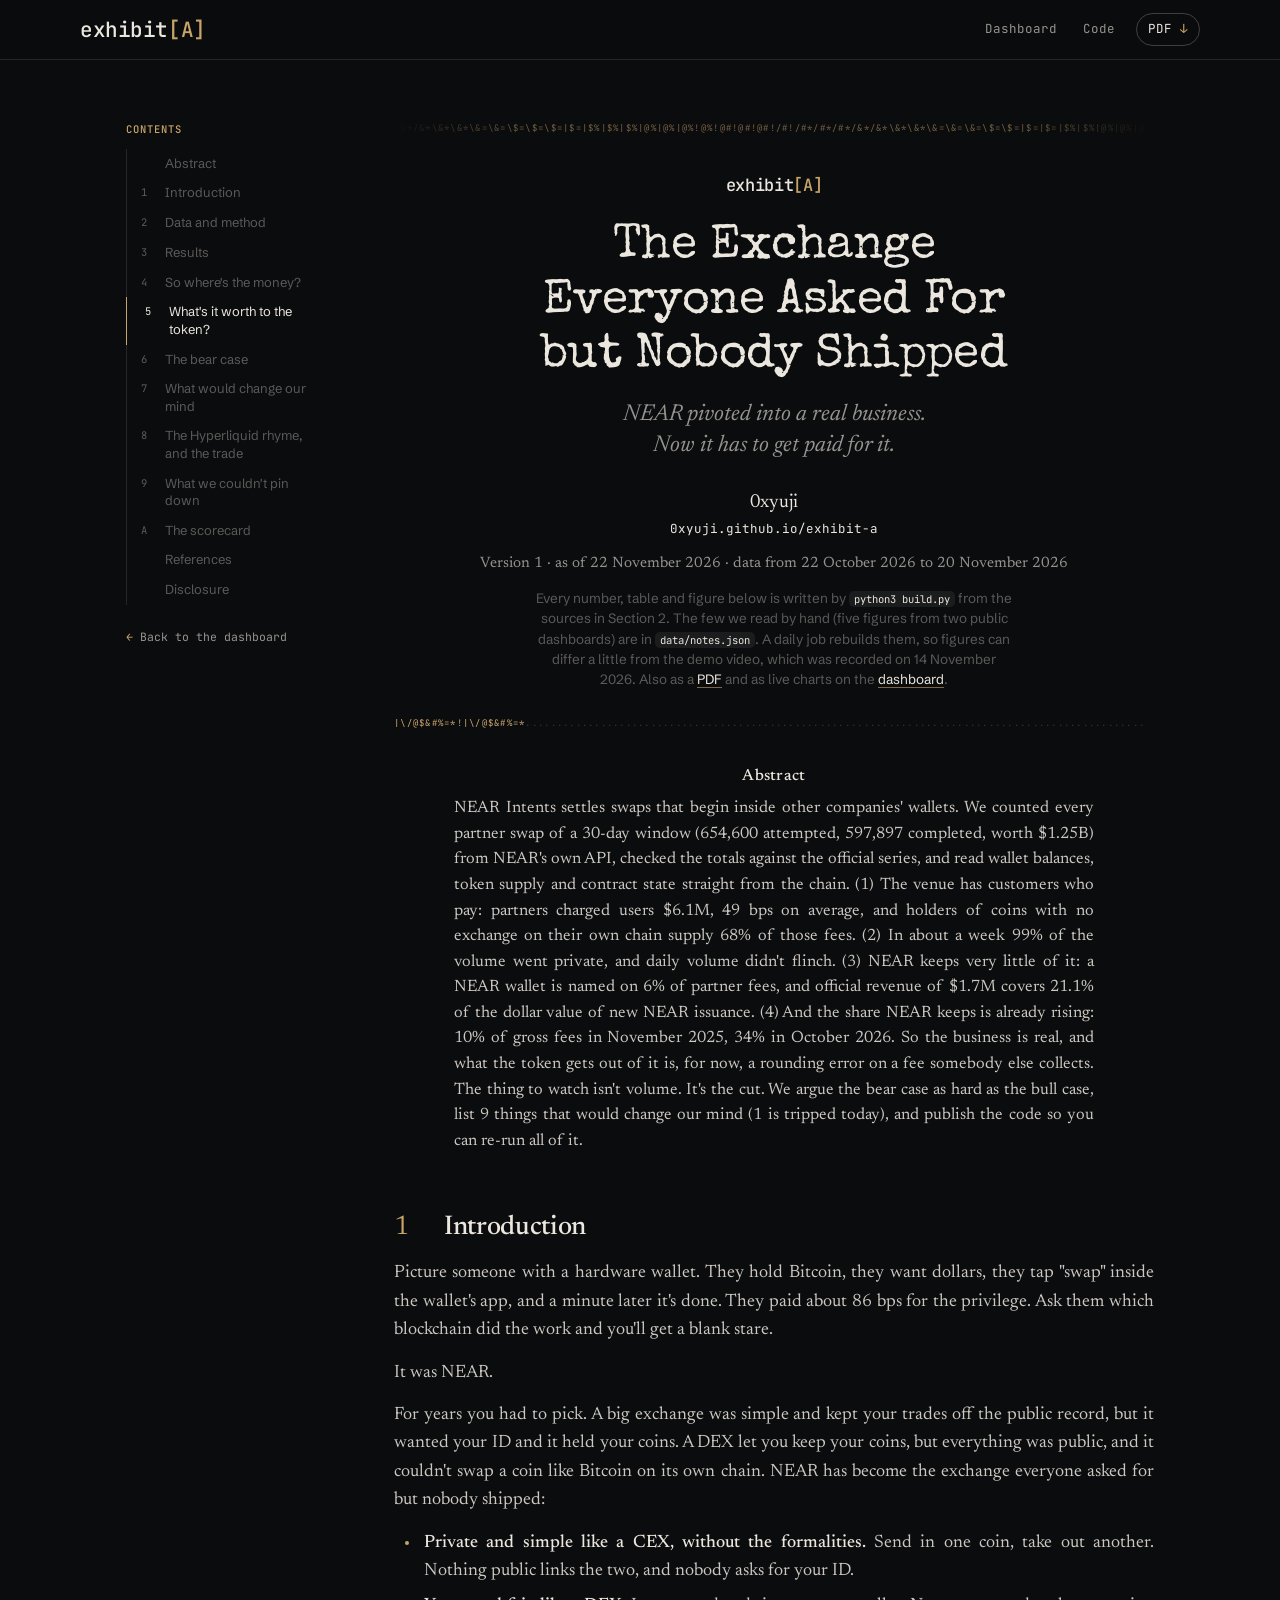
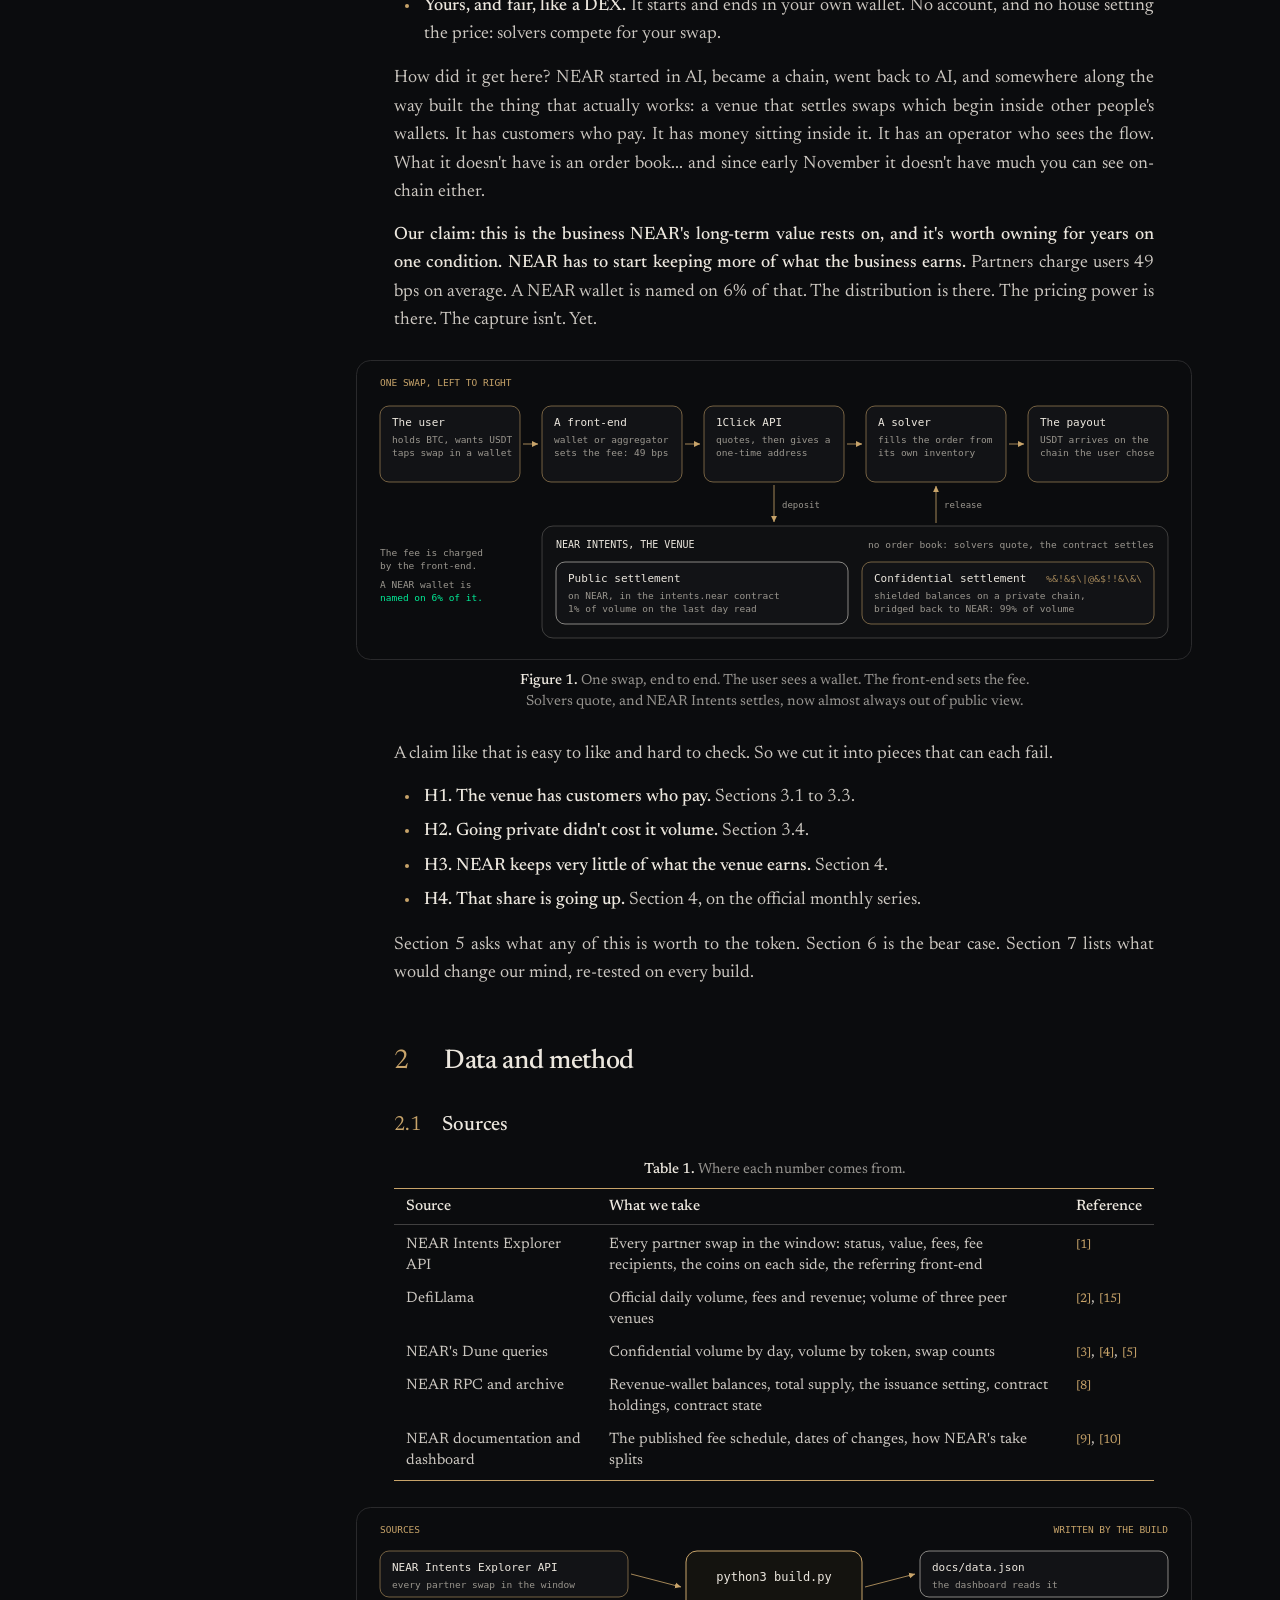
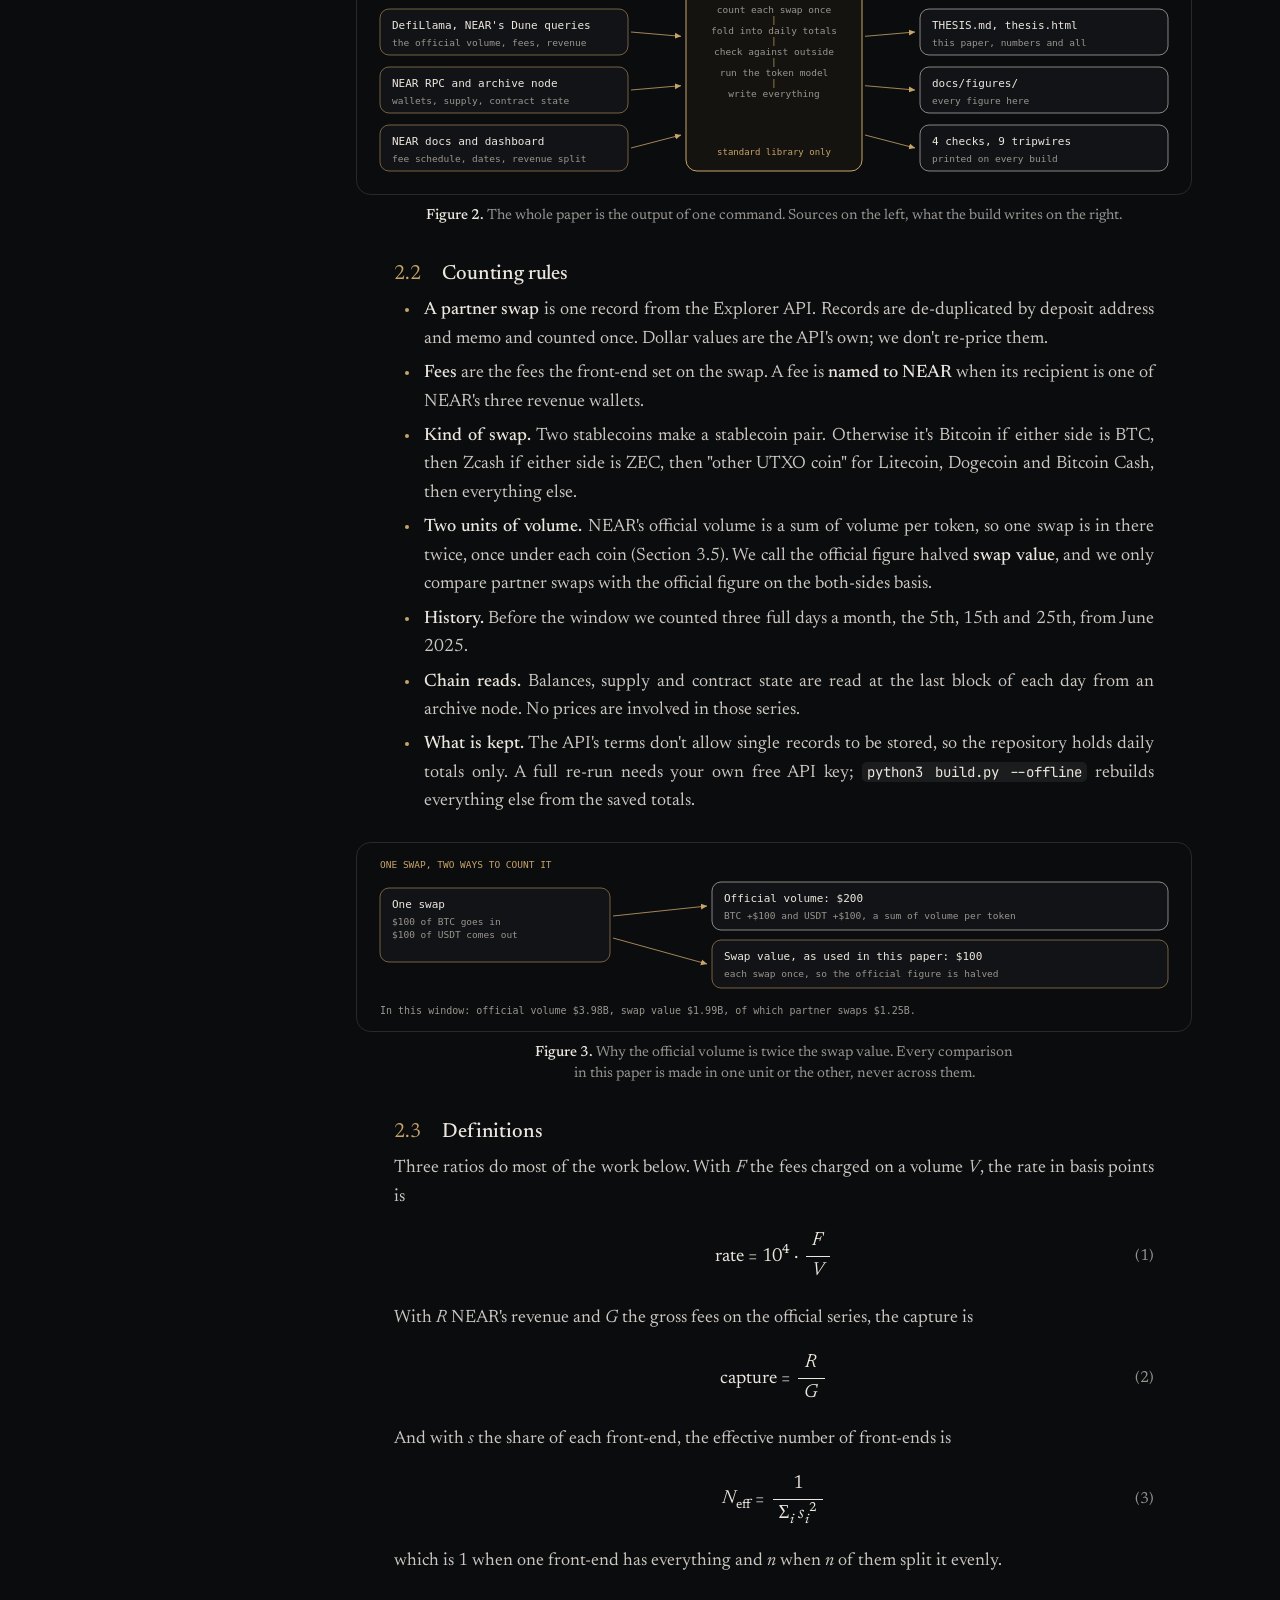
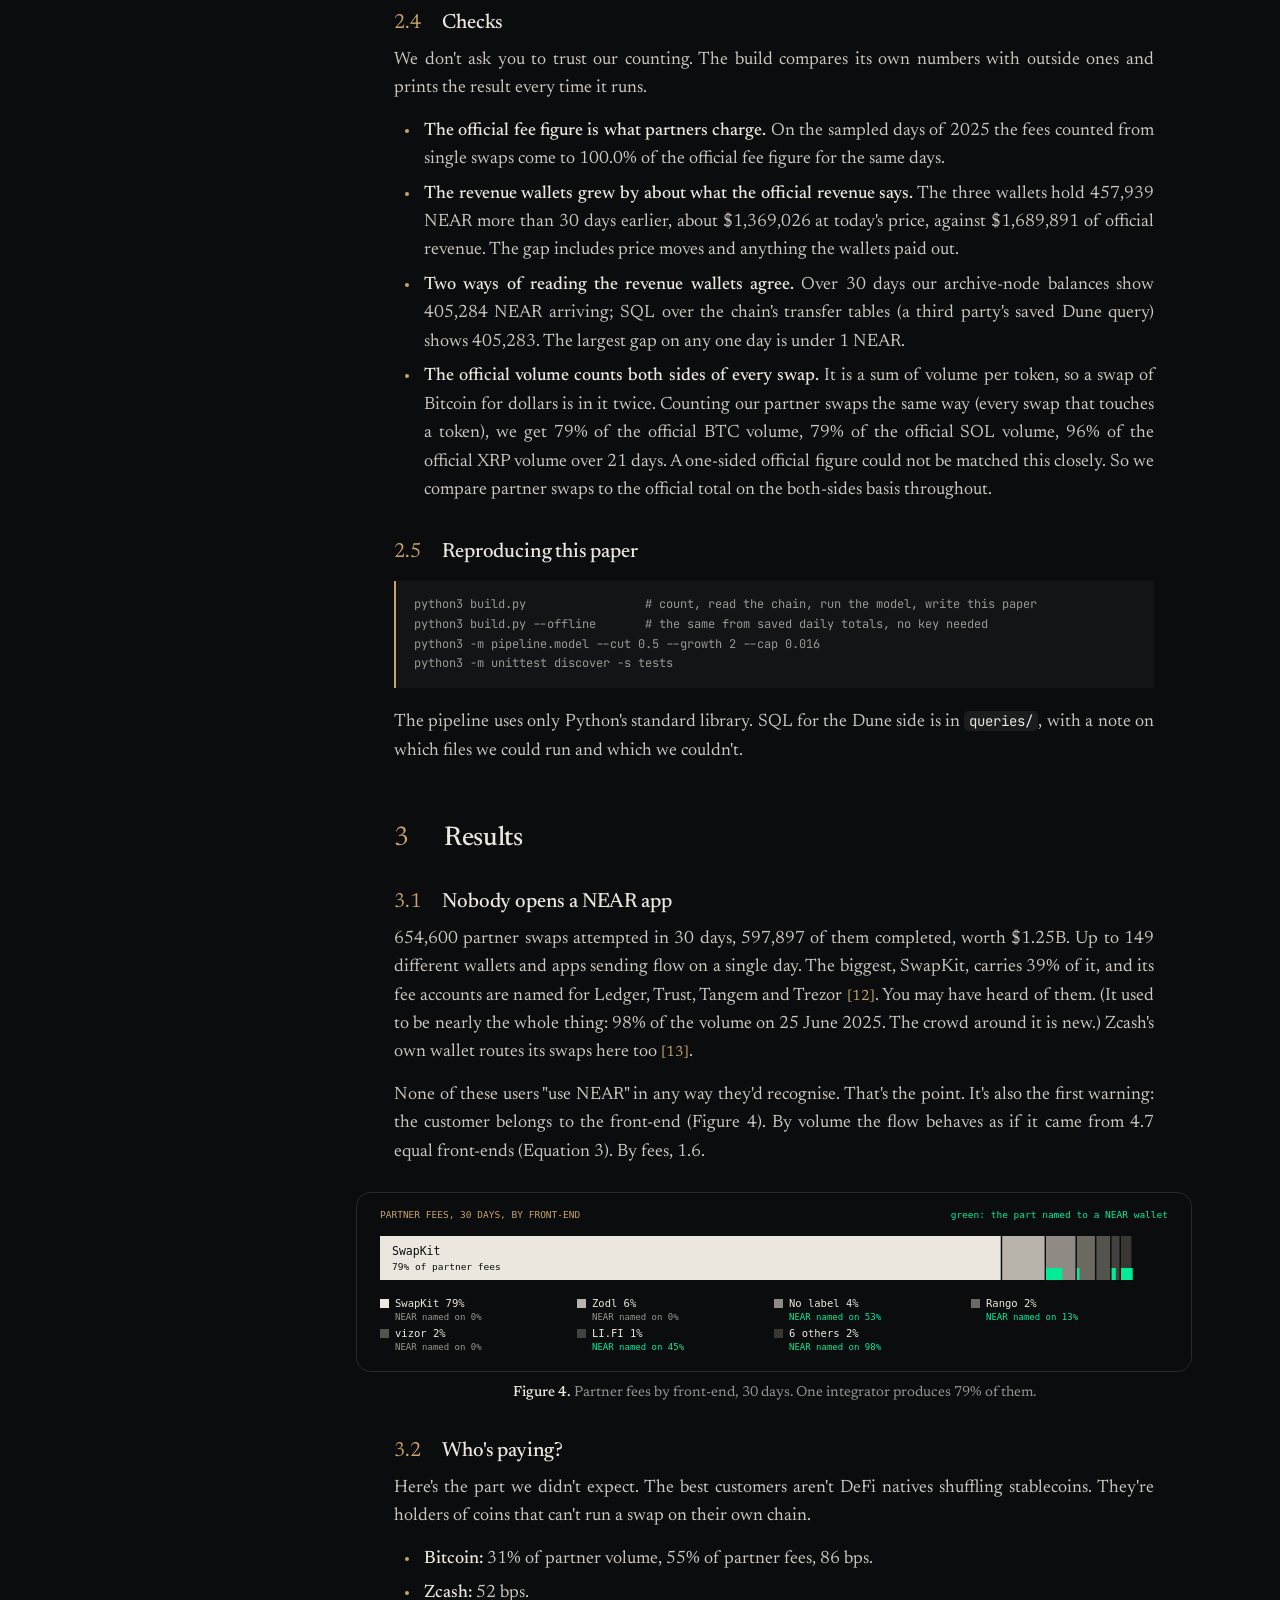
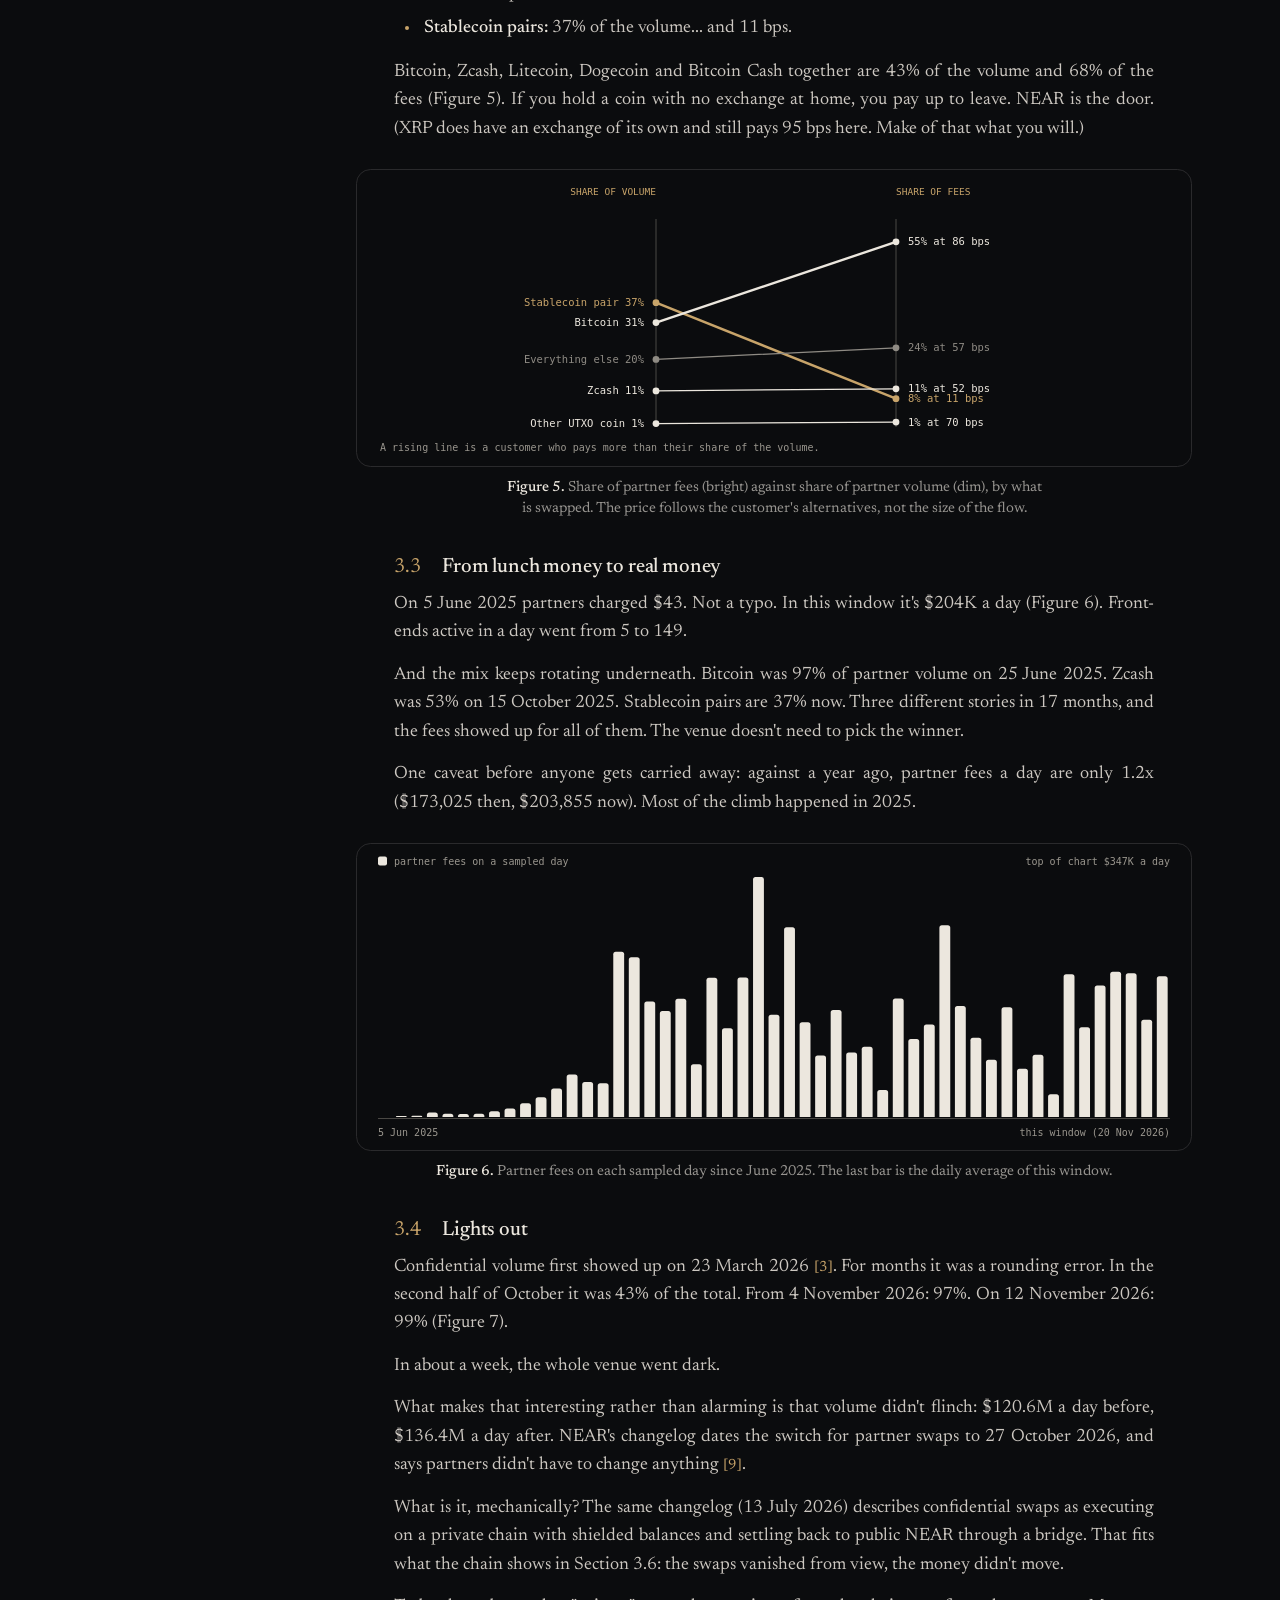
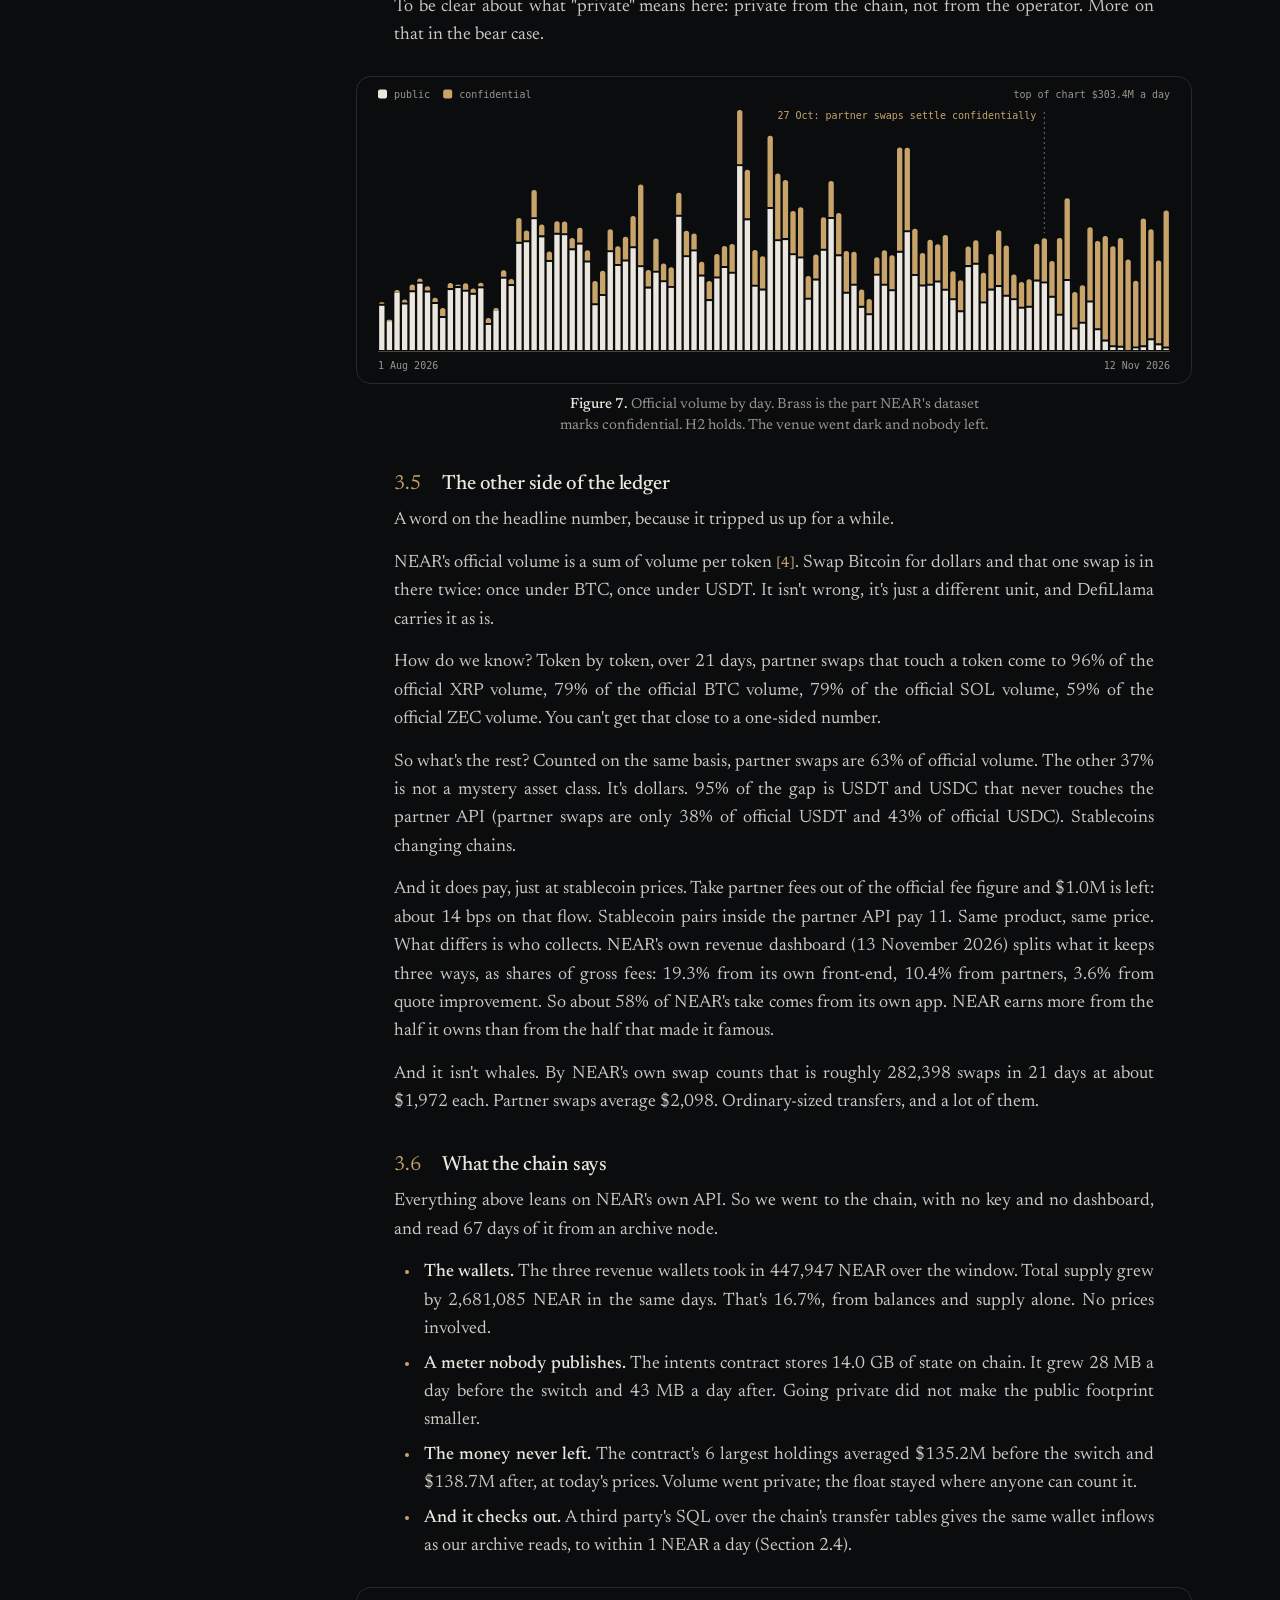
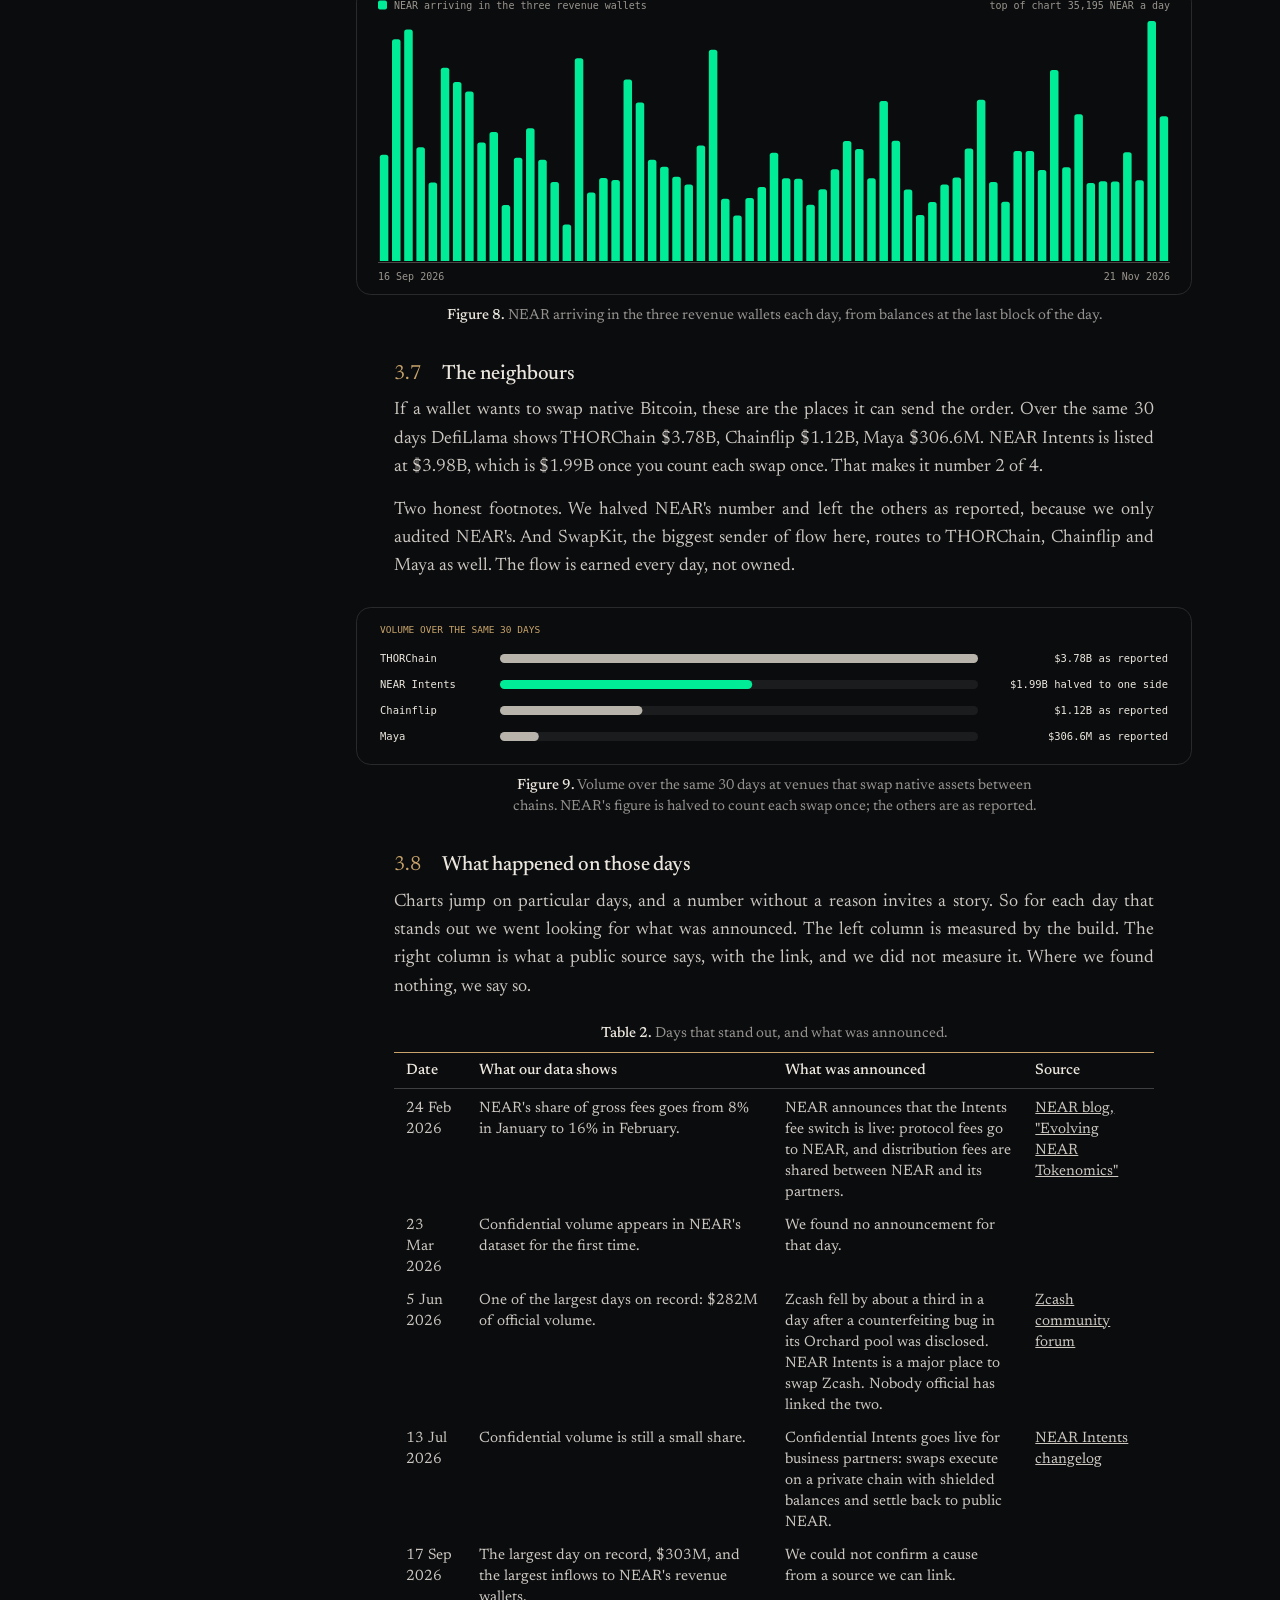
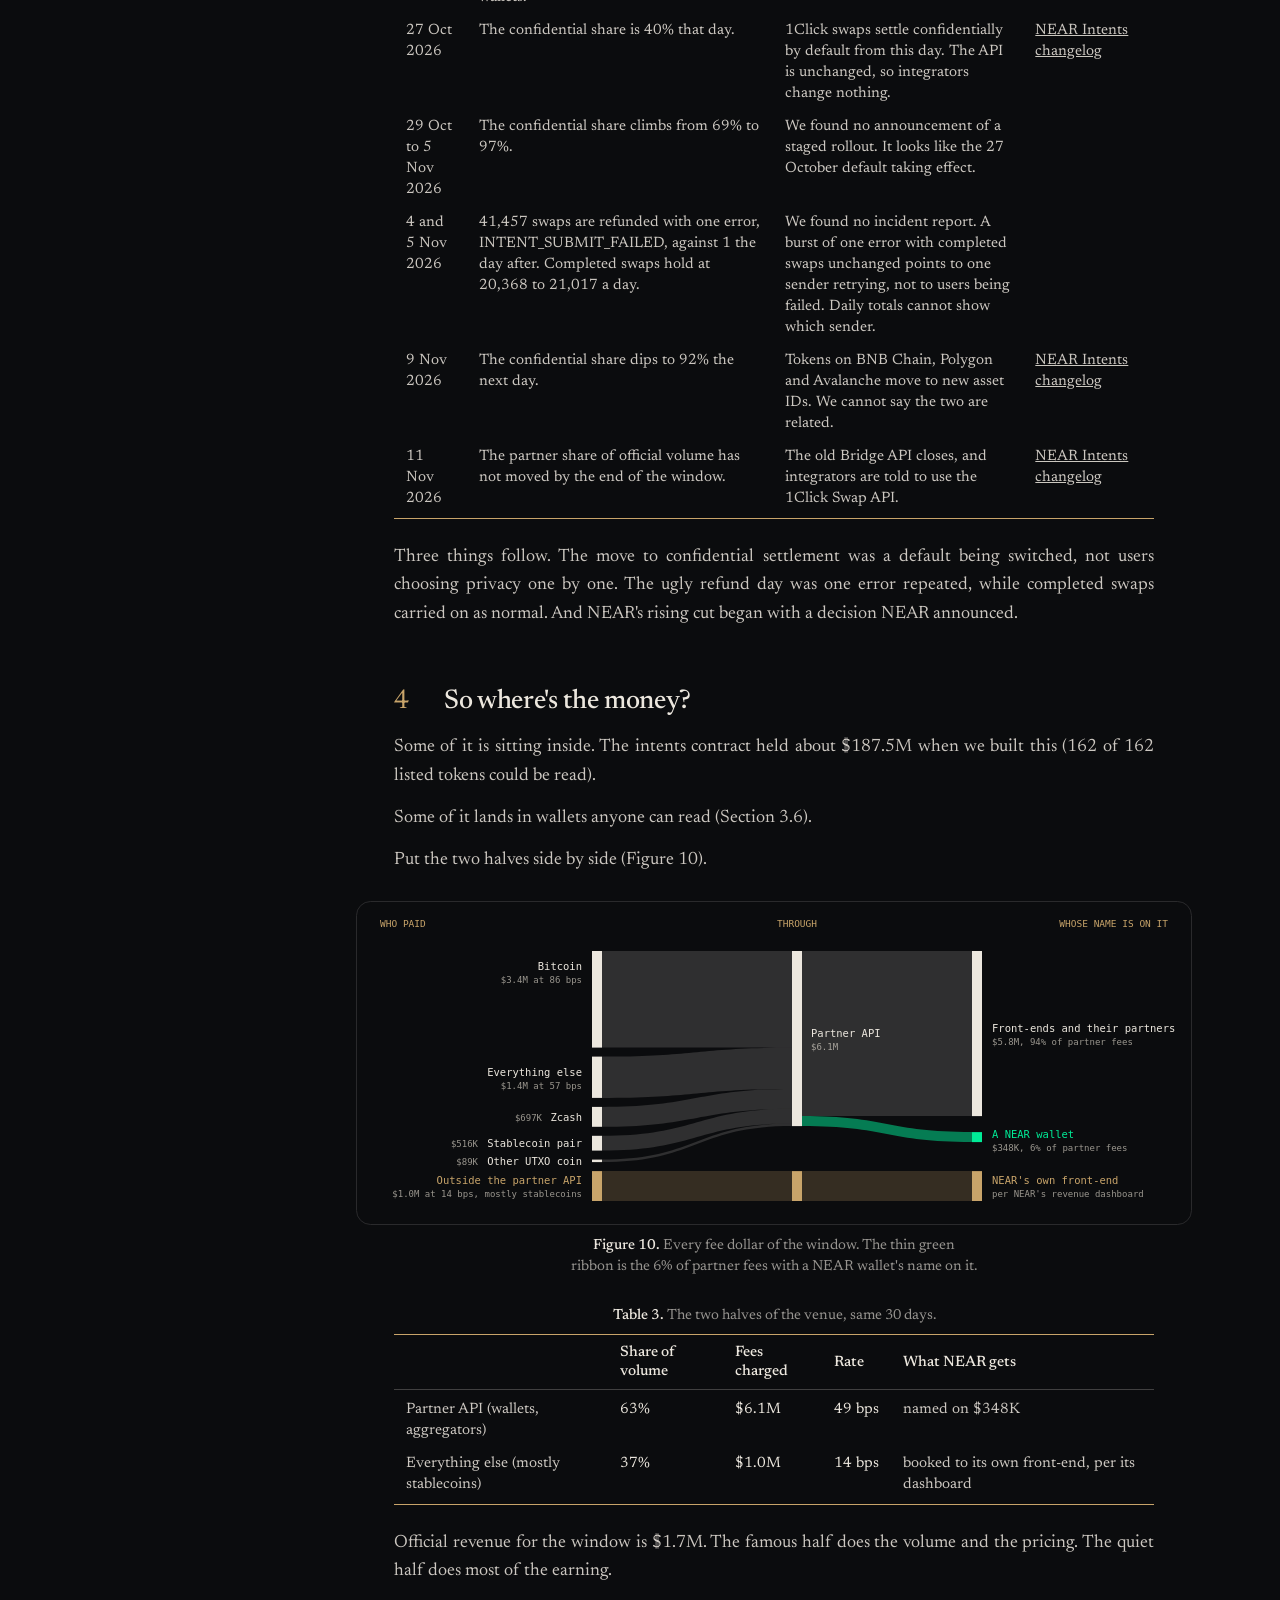
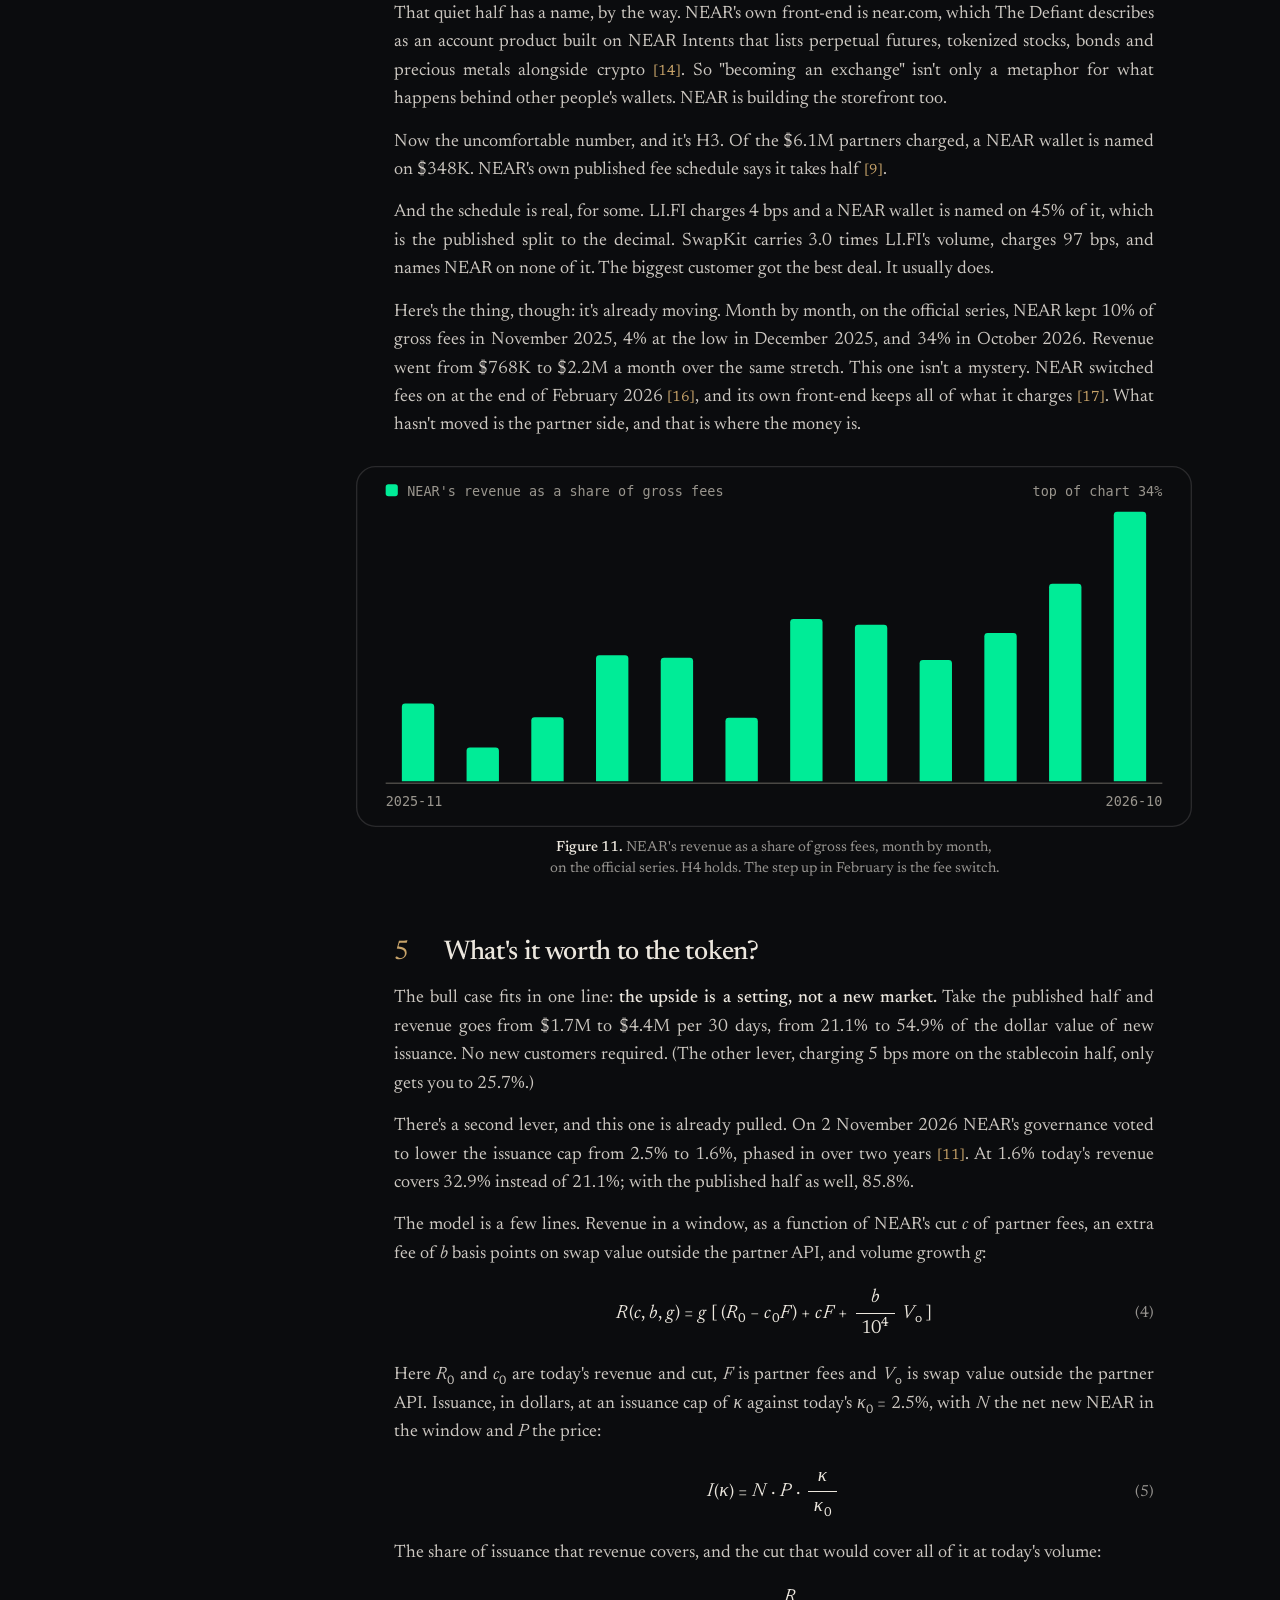
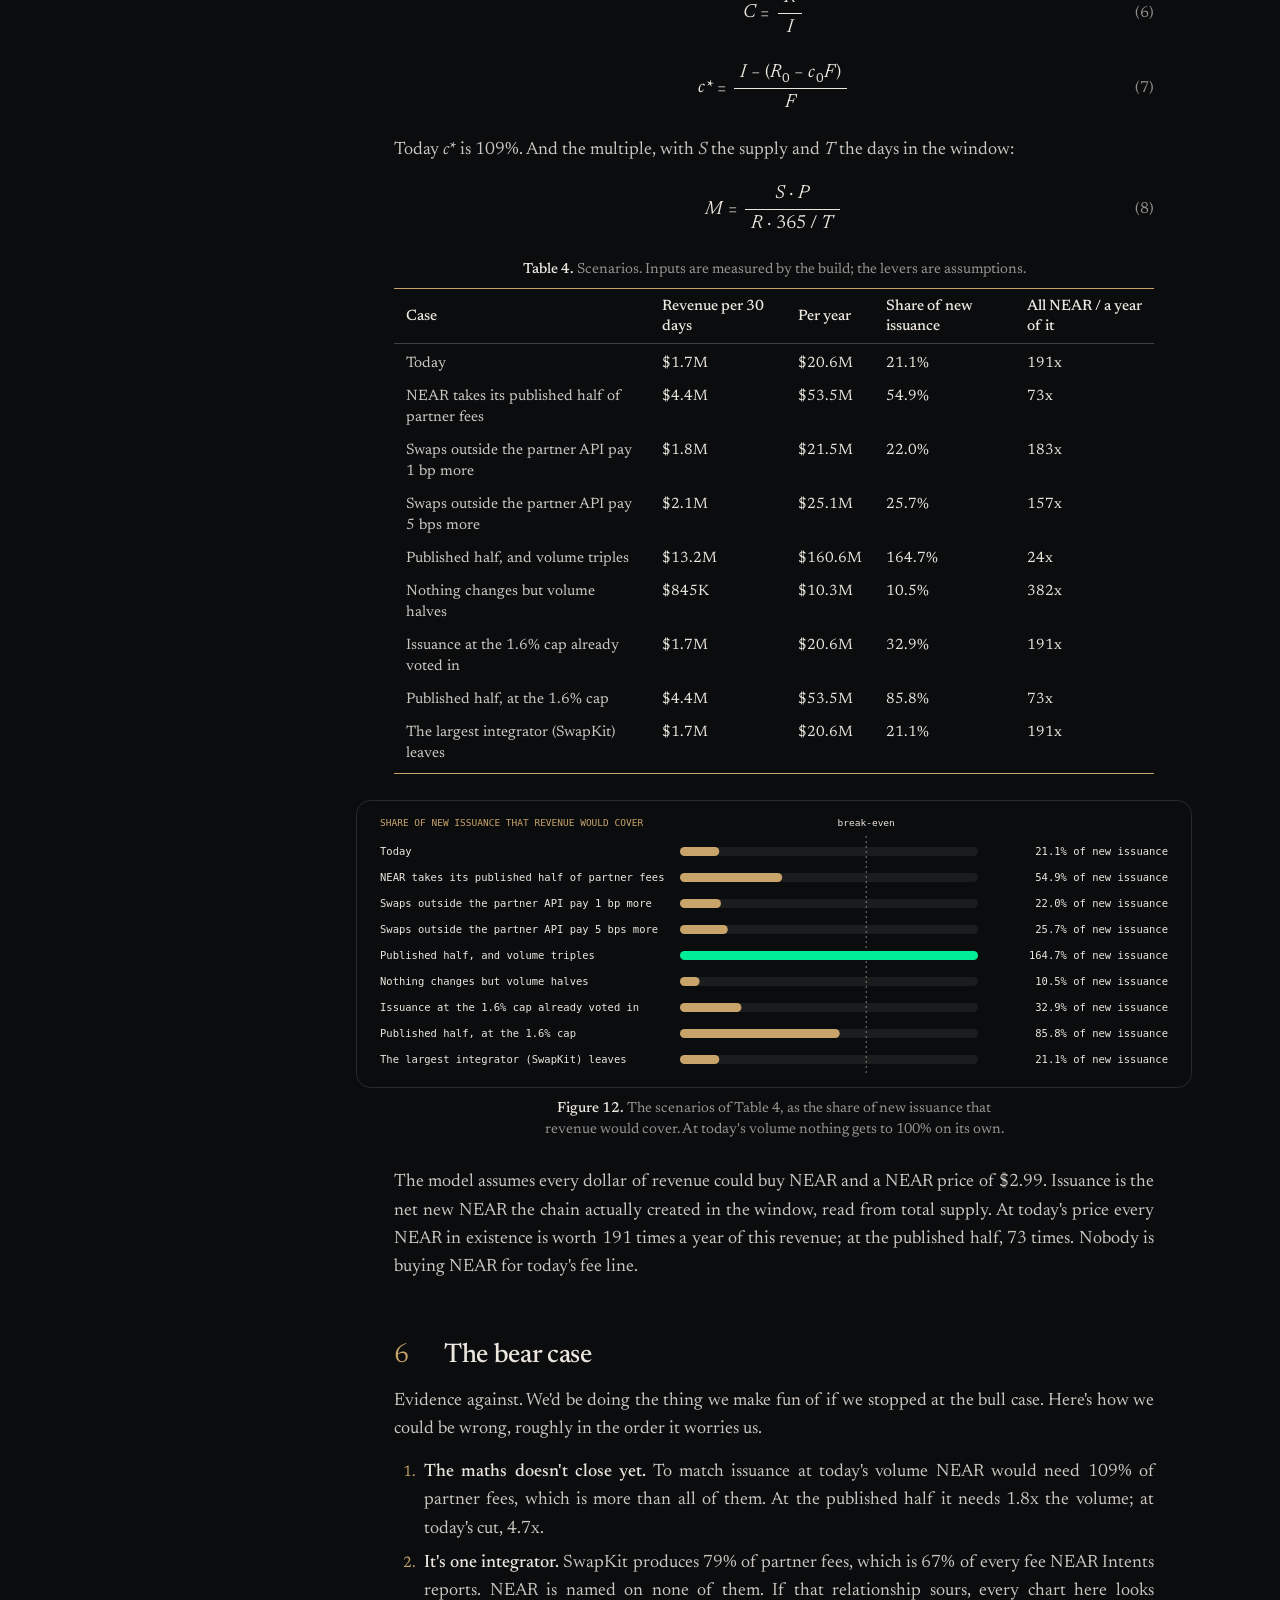
==== commit 77106fb3: "Daily rebuild" ====
--- a/docs/thesis.html
+++ b/docs/thesis.html
@@ -31,11 +31,11 @@
       <p class="band" aria-hidden="true">/&amp;*/&amp;*\&amp;*\&amp;*\&amp;=\&amp;=\$=\$=\$=|$=|$%|$%|$%|@%|@%|@%!@%!@#!@#!@#!/#!/#*/#*/#*/&amp;*/&amp;*\&amp;*\&amp;*\&amp;=\&amp;=\&amp;=\$=\$=|$=|$=|$%|$%|@%|@%|@%!@%!@%!@#!@#!/#!/#!/#*/#*/&amp;*/</p>
       <p class="mark" aria-hidden="true">exhibit<em>[A]</em></p>
       <h1>The Exchange Everyone Asked For but Nobody Shipped</h1>
-      <p class="deck">NEAR pivoted into a real business. Now it has to get paid for it.</p><p class="author"><b>0xyuji</b></p><p class="site"><a href="./">0xyuji.github.io/exhibit-a</a></p><p class="version">Version 1 · as of 21 November 2026 · data from 21 October 2026 to 19 November 2026</p><p class="note"><i>Every number, table and figure below is written by <code>python3 build.py</code> from the sources in Section 2. The few we read by hand (five figures from two public dashboards) are in <code>data/notes.json</code>. A daily job rebuilds them, so figures can differ a little from the demo video, which was recorded on 14 November 2026. Also as a <a href="exhibit-a-thesis.pdf">PDF</a> and as live charts on the <a href="./">dashboard</a>.</i></p>
+      <p class="deck">NEAR pivoted into a real business. Now it has to get paid for it.</p><p class="author"><b>0xyuji</b></p><p class="site"><a href="./">0xyuji.github.io/exhibit-a</a></p><p class="version">Version 1 · as of 22 November 2026 · data from 22 October 2026 to 20 November 2026</p><p class="note"><i>Every number, table and figure below is written by <code>python3 build.py</code> from the sources in Section 2. The few we read by hand (five figures from two public dashboards) are in <code>data/notes.json</code>. A daily job rebuilds them, so figures can differ a little from the demo video, which was recorded on 14 November 2026. Also as a <a href="exhibit-a-thesis.pdf">PDF</a> and as live charts on the <a href="./">dashboard</a>.</i></p>
       <p class="rule" aria-hidden="true"><em>|\/@$&amp;#%=*!|\/@$&amp;#%=*</em>...................................................................................................</p>
     </header>
     <section class="abstract" id="abstract"><h2>Abstract</h2>
-<p>NEAR Intents settles swaps that begin inside other companies' wallets. We counted every partner swap of a 30-day window (643,352 attempted, 586,767 completed, worth $1.21B) from NEAR's own API, checked the totals against the official series, and read wallet balances, token supply and contract state straight from the chain. (1) The venue has customers who pay: partners charged users $5.8M, 48 bps on average, and holders of coins with no exchange on their own chain supply 68% of those fees. (2) In about a week 99% of the volume went private, and daily volume didn't flinch. (3) NEAR keeps very little of it: a NEAR wallet is named on 6% of partner fees, and official revenue of $1.7M covers 22.6% of the dollar value of new NEAR issuance. (4) And the share NEAR keeps is already rising: 10% of gross fees in November 2025, 34% in October 2026. So the business is real, and what the token gets out of it is, for now, a rounding error on a fee somebody else collects. The thing to watch isn't volume. It's the cut. We argue the bear case as hard as the bull case, list 9 things that would change our mind (1 is tripped today), and publish the code so you can re-run all of it.</p>
+<p>NEAR Intents settles swaps that begin inside other companies' wallets. We counted every partner swap of a 30-day window (654,600 attempted, 597,897 completed, worth $1.25B) from NEAR's own API, checked the totals against the official series, and read wallet balances, token supply and contract state straight from the chain. (1) The venue has customers who pay: partners charged users $6.1M, 49 bps on average, and holders of coins with no exchange on their own chain supply 68% of those fees. (2) In about a week 99% of the volume went private, and daily volume didn't flinch. (3) NEAR keeps very little of it: a NEAR wallet is named on 6% of partner fees, and official revenue of $1.7M covers 21.1% of the dollar value of new NEAR issuance. (4) And the share NEAR keeps is already rising: 10% of gross fees in November 2025, 34% in October 2026. So the business is real, and what the token gets out of it is, for now, a rounding error on a fee somebody else collects. The thing to watch isn't volume. It's the cut. We argue the bear case as hard as the bull case, list 9 things that would change our mind (1 is tripped today), and publish the code so you can re-run all of it.</p>
 </section>
 <h2 id="1-introduction"><span class="num">1</span>Introduction</h2>
 <p>Picture someone with a hardware wallet. They hold Bitcoin, they want dollars, they tap "swap" inside the wallet's app, and a minute later it's done. They paid about 86 bps for the privilege. Ask them which blockchain did the work and you'll get a blank stare.</p>
@@ -43,7 +43,7 @@
 <p>For years you had to pick. A big exchange was simple and kept your trades off the public record, but it wanted your ID and it held your coins. A DEX let you keep your coins, but everything was public, and it couldn't swap a coin like Bitcoin on its own chain. NEAR has become the exchange everyone asked for but nobody shipped:</p>
 <ul><li><b>Private and simple like a CEX, without the formalities.</b> Send in one coin, take out another. Nothing public links the two, and nobody asks for your ID.</li><li><b>Yours, and fair, like a DEX.</b> It starts and ends in your own wallet. No account, and no house setting the price: solvers compete for your swap.</li></ul>
 <p>How did it get here? NEAR started in AI, became a chain, went back to AI, and somewhere along the way built the thing that actually works: a venue that settles swaps which begin inside other people's wallets. It has customers who pay. It has money sitting inside it. It has an operator who sees the flow. What it doesn't have is an order book... and since early November it doesn't have much you can see on-chain either.</p>
-<p><b>Our claim: this is the business NEAR's long-term value rests on, and it's worth owning for years on one condition. NEAR has to start keeping more of what the business earns.</b> Partners charge users 48 bps on average. A NEAR wallet is named on 6% of that. The distribution is there. The pricing power is there. The capture isn't. Yet.</p>
+<p><b>Our claim: this is the business NEAR's long-term value rests on, and it's worth owning for years on one condition. NEAR has to start keeping more of what the business earns.</b> Partners charge users 49 bps on average. A NEAR wallet is named on 6% of that. The distribution is there. The pricing power is there. The capture isn't. Yet.</p>
 <figure class="plate" id="figure-1"><img src="figures/mechanism.svg" alt="Figure 1" loading="lazy"><figcaption><b>Figure 1.</b> One swap, end to end. The user sees a wallet. The front-end sets the fee. Solvers quote, and NEAR Intents settles, now almost always out of public view.</figcaption></figure>
 <p>A claim like that is easy to like and hard to check. So we cut it into pieces that can each fail.</p>
 <ul><li><b>H1. The venue has customers who pay.</b> Sections 3.1 to 3.3.</li><li><b>H2. Going private didn't cost it volume.</b> Section 3.4.</li><li><b>H3. NEAR keeps very little of what the venue earns.</b> Section 4.</li><li><b>H4. That share is going up.</b> Section 4, on the official monthly series.</li></ul>
@@ -66,7 +66,7 @@
 <p>which is 1 when one front-end has everything and <i>n</i> when <i>n</i> of them split it evenly.</p>
 <h3 id="2-4-checks"><span class="num">2.4</span>Checks</h3>
 <p>We don't ask you to trust our counting. The build compares its own numbers with outside ones and prints the result every time it runs.</p>
-<ul><li><b>The official fee figure is what partners charge.</b> On the sampled days of 2025 the fees counted from single swaps come to 100.0% of the official fee figure for the same days.</li><li><b>The revenue wallets grew by about what the official revenue says.</b> The three wallets hold 452,992 NEAR more than 30 days earlier, about $1,247,325 at today's price, against $1,650,724 of official revenue. The gap includes price moves and anything the wallets paid out.</li><li><b>Two ways of reading the revenue wallets agree.</b> Over 30 days our archive-node balances show 405,284 NEAR arriving; SQL over the chain's transfer tables (a third party's saved Dune query) shows 405,283. The largest gap on any one day is under 1 NEAR.</li><li><b>The official volume counts both sides of every swap.</b> It is a sum of volume per token, so a swap of Bitcoin for dollars is in it twice. Counting our partner swaps the same way (every swap that touches a token), we get 79% of the official BTC volume, 78% of the official SOL volume, 96% of the official XRP volume over 22 days. A one-sided official figure could not be matched this closely. So we compare partner swaps to the official total on the both-sides basis throughout.</li></ul>
+<ul><li><b>The official fee figure is what partners charge.</b> On the sampled days of 2025 the fees counted from single swaps come to 100.0% of the official fee figure for the same days.</li><li><b>The revenue wallets grew by about what the official revenue says.</b> The three wallets hold 457,939 NEAR more than 30 days earlier, about $1,369,026 at today's price, against $1,689,891 of official revenue. The gap includes price moves and anything the wallets paid out.</li><li><b>Two ways of reading the revenue wallets agree.</b> Over 30 days our archive-node balances show 405,284 NEAR arriving; SQL over the chain's transfer tables (a third party's saved Dune query) shows 405,283. The largest gap on any one day is under 1 NEAR.</li><li><b>The official volume counts both sides of every swap.</b> It is a sum of volume per token, so a swap of Bitcoin for dollars is in it twice. Counting our partner swaps the same way (every swap that touches a token), we get 79% of the official BTC volume, 79% of the official SOL volume, 96% of the official XRP volume over 21 days. A one-sided official figure could not be matched this closely. So we compare partner swaps to the official total on the both-sides basis throughout.</li></ul>
 <h3 id="2-5-reproducing-this-paper"><span class="num">2.5</span>Reproducing this paper</h3>
 <pre>python3 build.py                 # count, read the chain, run the model, write this paper
 python3 build.py --offline       # the same from saved daily totals, no key needed
@@ -75,18 +75,18 @@
 <p>The pipeline uses only Python's standard library. SQL for the Dune side is in <code>queries/</code>, with a note on which files we could run and which we couldn't.</p>
 <h2 id="3-results"><span class="num">3</span>Results</h2>
 <h3 id="3-1-nobody-opens-a-near-app"><span class="num">3.1</span>Nobody opens a NEAR app</h3>
-<p>643,352 partner swaps attempted in 30 days, 586,767 of them completed, worth $1.21B. Up to 149 different wallets and apps sending flow on a single day. The biggest, SwapKit, carries 39% of it, and its fee accounts are named for Ledger, Trust, Tangem and Trezor <a class="cite" href="#ref-12">12</a>. You may have heard of them. (It used to be nearly the whole thing: 98% of the volume on 25 June 2025. The crowd around it is new.) Zcash's own wallet routes its swaps here too <a class="cite" href="#ref-13">13</a>.</p>
-<p>None of these users "use NEAR" in any way they'd recognise. That's the point. It's also the first warning: the customer belongs to the front-end (Figure 4). By volume the flow behaves as if it came from 4.8 equal front-ends (Equation 3). By fees, 1.6.</p>
-<figure class="plate" id="figure-4"><img src="figures/fronts.svg" alt="Figure 4" loading="lazy"><figcaption><b>Figure 4.</b> Partner fees by front-end, 30 days. One integrator produces 78% of them.</figcaption></figure>
+<p>654,600 partner swaps attempted in 30 days, 597,897 of them completed, worth $1.25B. Up to 149 different wallets and apps sending flow on a single day. The biggest, SwapKit, carries 39% of it, and its fee accounts are named for Ledger, Trust, Tangem and Trezor <a class="cite" href="#ref-12">12</a>. You may have heard of them. (It used to be nearly the whole thing: 98% of the volume on 25 June 2025. The crowd around it is new.) Zcash's own wallet routes its swaps here too <a class="cite" href="#ref-13">13</a>.</p>
+<p>None of these users "use NEAR" in any way they'd recognise. That's the point. It's also the first warning: the customer belongs to the front-end (Figure 4). By volume the flow behaves as if it came from 4.7 equal front-ends (Equation 3). By fees, 1.6.</p>
+<figure class="plate" id="figure-4"><img src="figures/fronts.svg" alt="Figure 4" loading="lazy"><figcaption><b>Figure 4.</b> Partner fees by front-end, 30 days. One integrator produces 79% of them.</figcaption></figure>
 <h3 id="3-2-who-s-paying"><span class="num">3.2</span>Who's paying?</h3>
 <p>Here's the part we didn't expect. The best customers aren't DeFi natives shuffling stablecoins. They're holders of coins that can't run a swap on their own chain.</p>
-<ul><li><b>Bitcoin:</b> 31% of partner volume, 55% of partner fees, 86 bps.</li><li><b>Zcash:</b> 51 bps.</li><li><b>Stablecoin pairs:</b> 37% of the volume... and 11 bps.</li></ul>
-<p>Bitcoin, Zcash, Litecoin, Dogecoin and Bitcoin Cash together are 42% of the volume and 68% of the fees (Figure 5). If you hold a coin with no exchange at home, you pay up to leave. NEAR is the door. (XRP does have an exchange of its own and still pays 96 bps here. Make of that what you will.)</p>
+<ul><li><b>Bitcoin:</b> 31% of partner volume, 55% of partner fees, 86 bps.</li><li><b>Zcash:</b> 52 bps.</li><li><b>Stablecoin pairs:</b> 37% of the volume... and 11 bps.</li></ul>
+<p>Bitcoin, Zcash, Litecoin, Dogecoin and Bitcoin Cash together are 43% of the volume and 68% of the fees (Figure 5). If you hold a coin with no exchange at home, you pay up to leave. NEAR is the door. (XRP does have an exchange of its own and still pays 95 bps here. Make of that what you will.)</p>
 <figure class="plate" id="figure-5"><img src="figures/payers.svg" alt="Figure 5" loading="lazy"><figcaption><b>Figure 5.</b> Share of partner fees (bright) against share of partner volume (dim), by what is swapped. The price follows the customer's alternatives, not the size of the flow.</figcaption></figure>
 <h3 id="3-3-from-lunch-money-to-real-money"><span class="num">3.3</span>From lunch money to real money</h3>
-<p>On 5 June 2025 partners charged $43. Not a typo. In this window it's $195K a day (Figure 6). Front-ends active in a day went from 5 to 149.</p>
+<p>On 5 June 2025 partners charged $43. Not a typo. In this window it's $204K a day (Figure 6). Front-ends active in a day went from 5 to 149.</p>
 <p>And the mix keeps rotating underneath. Bitcoin was 97% of partner volume on 25 June 2025. Zcash was 53% on 15 October 2025. Stablecoin pairs are 37% now. Three different stories in 17 months, and the fees showed up for all of them. The venue doesn't need to pick the winner.</p>
-<p>One caveat before anyone gets carried away: against a year ago, partner fees a day are only 1.1x ($173,025 then, $194,717 now). Most of the climb happened in 2025.</p>
+<p>One caveat before anyone gets carried away: against a year ago, partner fees a day are only 1.2x ($173,025 then, $203,855 now). Most of the climb happened in 2025.</p>
 <figure class="plate" id="figure-6"><img src="figures/growth.svg" alt="Figure 6" loading="lazy"><figcaption><b>Figure 6.</b> Partner fees on each sampled day since June 2025. The last bar is the daily average of this window.</figcaption></figure>
 <h3 id="3-4-lights-out"><span class="num">3.4</span>Lights out</h3>
 <p>Confidential volume first showed up on 23 March 2026 <a class="cite" href="#ref-3">3</a>. For months it was a rounding error. In the second half of October it was 43% of the total. From 4 November 2026: 97%. On 12 November 2026: 99% (Figure 7).</p>
@@ -98,16 +98,16 @@
 <h3 id="3-5-the-other-side-of-the-ledger"><span class="num">3.5</span>The other side of the ledger</h3>
 <p>A word on the headline number, because it tripped us up for a while.</p>
 <p>NEAR's official volume is a sum of volume per token <a class="cite" href="#ref-4">4</a>. Swap Bitcoin for dollars and that one swap is in there twice: once under BTC, once under USDT. It isn't wrong, it's just a different unit, and DefiLlama carries it as is.</p>
-<p>How do we know? Token by token, over 22 days, partner swaps that touch a token come to 96% of the official XRP volume, 79% of the official BTC volume, 78% of the official SOL volume, 59% of the official ZEC volume. You can't get that close to a one-sided number.</p>
-<p>So what's the rest? Counted on the same basis, partner swaps are 62% of official volume. The other 38% is not a mystery asset class. It's dollars. 94% of the gap is USDT and USDC that never touches the partner API (partner swaps are only 38% of official USDT and 43% of official USDC). Stablecoins changing chains.</p>
-<p>And it does pay, just at stablecoin prices. Take partner fees out of the official fee figure and $987K is left: about 13 bps on that flow. Stablecoin pairs inside the partner API pay 11. Same product, same price. What differs is who collects. NEAR's own revenue dashboard (13 November 2026) splits what it keeps three ways, as shares of gross fees: 19.3% from its own front-end, 10.4% from partners, 3.6% from quote improvement. So about 58% of NEAR's take comes from its own app. NEAR earns more from the half it owns than from the half that made it famous.</p>
-<p>And it isn't whales. By NEAR's own swap counts that is roughly 291,482 swaps in 22 days at about $2,042 each. Partner swaps average $2,063. Ordinary-sized transfers, and a lot of them.</p>
+<p>How do we know? Token by token, over 21 days, partner swaps that touch a token come to 96% of the official XRP volume, 79% of the official BTC volume, 79% of the official SOL volume, 59% of the official ZEC volume. You can't get that close to a one-sided number.</p>
+<p>So what's the rest? Counted on the same basis, partner swaps are 63% of official volume. The other 37% is not a mystery asset class. It's dollars. 95% of the gap is USDT and USDC that never touches the partner API (partner swaps are only 38% of official USDT and 43% of official USDC). Stablecoins changing chains.</p>
+<p>And it does pay, just at stablecoin prices. Take partner fees out of the official fee figure and $1.0M is left: about 14 bps on that flow. Stablecoin pairs inside the partner API pay 11. Same product, same price. What differs is who collects. NEAR's own revenue dashboard (13 November 2026) splits what it keeps three ways, as shares of gross fees: 19.3% from its own front-end, 10.4% from partners, 3.6% from quote improvement. So about 58% of NEAR's take comes from its own app. NEAR earns more from the half it owns than from the half that made it famous.</p>
+<p>And it isn't whales. By NEAR's own swap counts that is roughly 282,398 swaps in 21 days at about $1,972 each. Partner swaps average $2,098. Ordinary-sized transfers, and a lot of them.</p>
 <h3 id="3-6-what-the-chain-says"><span class="num">3.6</span>What the chain says</h3>
-<p>Everything above leans on NEAR's own API. So we went to the chain, with no key and no dashboard, and read 66 days of it from an archive node.</p>
-<ul><li><b>The wallets.</b> The three revenue wallets took in 424,876 NEAR over the window. Total supply grew by 2,656,776 NEAR in the same days. That's 16.0%, from balances and supply alone. No prices involved.</li><li><b>A meter nobody publishes.</b> The intents contract stores 14.0 GB of state on chain. It grew 28 MB a day before the switch and 43 MB a day after. Going private did not make the public footprint smaller.</li><li><b>The money never left.</b> The contract's 6 largest holdings averaged $135.2M before the switch and $138.9M after, at today's prices. Volume went private; the float stayed where anyone can count it.</li><li><b>And it checks out.</b> A third party's SQL over the chain's transfer tables gives the same wallet inflows as our archive reads, to within 1 NEAR a day (Section 2.4).</li></ul>
+<p>Everything above leans on NEAR's own API. So we went to the chain, with no key and no dashboard, and read 67 days of it from an archive node.</p>
+<ul><li><b>The wallets.</b> The three revenue wallets took in 447,947 NEAR over the window. Total supply grew by 2,681,085 NEAR in the same days. That's 16.7%, from balances and supply alone. No prices involved.</li><li><b>A meter nobody publishes.</b> The intents contract stores 14.0 GB of state on chain. It grew 28 MB a day before the switch and 43 MB a day after. Going private did not make the public footprint smaller.</li><li><b>The money never left.</b> The contract's 6 largest holdings averaged $135.2M before the switch and $138.7M after, at today's prices. Volume went private; the float stayed where anyone can count it.</li><li><b>And it checks out.</b> A third party's SQL over the chain's transfer tables gives the same wallet inflows as our archive reads, to within 1 NEAR a day (Section 2.4).</li></ul>
 <figure class="plate" id="figure-8"><img src="figures/inflow.svg" alt="Figure 8" loading="lazy"><figcaption><b>Figure 8.</b> NEAR arriving in the three revenue wallets each day, from balances at the last block of the day.</figcaption></figure>
 <h3 id="3-7-the-neighbours"><span class="num">3.7</span>The neighbours</h3>
-<p>If a wallet wants to swap native Bitcoin, these are the places it can send the order. Over the same 30 days DefiLlama shows THORChain $3.62B, Chainflip $1.11B, Maya $328.6M. NEAR Intents is listed at $3.90B, which is $1.95B once you count each swap once. That makes it number 2 of 4.</p>
+<p>If a wallet wants to swap native Bitcoin, these are the places it can send the order. Over the same 30 days DefiLlama shows THORChain $3.78B, Chainflip $1.12B, Maya $306.6M. NEAR Intents is listed at $3.98B, which is $1.99B once you count each swap once. That makes it number 2 of 4.</p>
 <p>Two honest footnotes. We halved NEAR's number and left the others as reported, because we only audited NEAR's. And SwapKit, the biggest sender of flow here, routes to THORChain, Chainflip and Maya as well. The flow is earned every day, not owned.</p>
 <figure class="plate" id="figure-9"><img src="figures/peers.svg" alt="Figure 9" loading="lazy"><figcaption><b>Figure 9.</b> Volume over the same 30 days at venues that swap native assets between chains. NEAR's figure is halved to count each swap once; the others are as reported.</figcaption></figure>
 <h3 id="3-8-what-happened-on-those-days"><span class="num">3.8</span>What happened on those days</h3>
@@ -116,21 +116,21 @@
 <div class="tableWrap"><table><thead><tr><th>Date</th><th>What our data shows</th><th>What was announced</th><th>Source</th></tr></thead><tbody><tr><td>24 Feb 2026</td><td>NEAR's share of gross fees goes from 8% in January to 16% in February.</td><td>NEAR announces that the Intents fee switch is live: protocol fees go to NEAR, and distribution fees are shared between NEAR and its partners.</td><td><a href="https://www.near.org/blog/evolving-near-tokenomics">NEAR blog, "Evolving NEAR Tokenomics"</a></td></tr><tr><td>23 Mar 2026</td><td>Confidential volume appears in NEAR's dataset for the first time.</td><td>We found no announcement for that day.</td><td></td></tr><tr><td>5 Jun 2026</td><td>One of the largest days on record: $282M of official volume.</td><td>Zcash fell by about a third in a day after a counterfeiting bug in its Orchard pool was disclosed. NEAR Intents is a major place to swap Zcash. Nobody official has linked the two.</td><td><a href="https://forum.zcashcommunity.com/t/the-orchard-counterfeiting-vulnerability-and-next-steps/56015">Zcash community forum</a></td></tr><tr><td>13 Jul 2026</td><td>Confidential volume is still a small share.</td><td>Confidential Intents goes live for business partners: swaps execute on a private chain with shielded balances and settle back to public NEAR.</td><td><a href="https://docs.near-intents.org/changelog/overview">NEAR Intents changelog</a></td></tr><tr><td>17 Sep 2026</td><td>The largest day on record, $303M, and the largest inflows to NEAR's revenue wallets.</td><td>We could not confirm a cause from a source we can link.</td><td></td></tr><tr><td>27 Oct 2026</td><td>The confidential share is 40% that day.</td><td>1Click swaps settle confidentially by default from this day. The API is unchanged, so integrators change nothing.</td><td><a href="https://docs.near-intents.org/changelog/overview">NEAR Intents changelog</a></td></tr><tr><td>29 Oct to 5 Nov 2026</td><td>The confidential share climbs from 69% to 97%.</td><td>We found no announcement of a staged rollout. It looks like the 27 October default taking effect.</td><td></td></tr><tr><td>4 and 5 Nov 2026</td><td>41,457 swaps are refunded with one error, INTENT_SUBMIT_FAILED, against 1 the day after. Completed swaps hold at 20,368 to 21,017 a day.</td><td>We found no incident report. A burst of one error with completed swaps unchanged points to one sender retrying, not to users being failed. Daily totals cannot show which sender.</td><td></td></tr><tr><td>9 Nov 2026</td><td>The confidential share dips to 92% the next day.</td><td>Tokens on BNB Chain, Polygon and Avalanche move to new asset IDs. We cannot say the two are related.</td><td><a href="https://docs.near-intents.org/changelog/overview">NEAR Intents changelog</a></td></tr><tr><td>11 Nov 2026</td><td>The partner share of official volume has not moved by the end of the window.</td><td>The old Bridge API closes, and integrators are told to use the 1Click Swap API.</td><td><a href="https://docs.near-intents.org/changelog/overview">NEAR Intents changelog</a></td></tr></tbody></table></div>
 <p>Three things follow. The move to confidential settlement was a default being switched, not users choosing privacy one by one. The ugly refund day was one error repeated, while completed swaps carried on as normal. And NEAR's rising cut began with a decision NEAR announced.</p>
 <h2 id="4-so-where-s-the-money"><span class="num">4</span>So where's the money?</h2>
-<p>Some of it is sitting inside. The intents contract held about $177.2M when we built this (162 of 162 listed tokens could be read).</p>
+<p>Some of it is sitting inside. The intents contract held about $187.5M when we built this (162 of 162 listed tokens could be read).</p>
 <p>Some of it lands in wallets anyone can read (Section 3.6).</p>
 <p>Put the two halves side by side (Figure 10).</p>
 <figure class="plate" id="figure-10"><img src="figures/feeflow.svg" alt="Figure 10" loading="lazy"><figcaption><b>Figure 10.</b> Every fee dollar of the window. The thin green ribbon is the 6% of partner fees with a NEAR wallet's name on it.</figcaption></figure>
 <p class="caption"><b>Table 3.</b> The two halves of the venue, same 30 days.</p>
-<div class="tableWrap"><table><thead><tr><th></th><th>Share of volume</th><th>Fees charged</th><th>Rate</th><th>What NEAR gets</th></tr></thead><tbody><tr><td>Partner API (wallets, aggregators)</td><td class='n'>62%</td><td class='n'>$5.8M</td><td class='n'>48 bps</td><td>named on $359K</td></tr><tr><td>Everything else (mostly stablecoins)</td><td class='n'>38%</td><td class='n'>$987K</td><td class='n'>13 bps</td><td>booked to its own front-end, per its dashboard</td></tr></tbody></table></div>
+<div class="tableWrap"><table><thead><tr><th></th><th>Share of volume</th><th>Fees charged</th><th>Rate</th><th>What NEAR gets</th></tr></thead><tbody><tr><td>Partner API (wallets, aggregators)</td><td class='n'>63%</td><td class='n'>$6.1M</td><td class='n'>49 bps</td><td>named on $348K</td></tr><tr><td>Everything else (mostly stablecoins)</td><td class='n'>37%</td><td class='n'>$1.0M</td><td class='n'>14 bps</td><td>booked to its own front-end, per its dashboard</td></tr></tbody></table></div>
 <p>Official revenue for the window is $1.7M. The famous half does the volume and the pricing. The quiet half does most of the earning.</p>
 <p>That quiet half has a name, by the way. NEAR's own front-end is near.com, which The Defiant describes as an account product built on NEAR Intents that lists perpetual futures, tokenized stocks, bonds and precious metals alongside crypto <a class="cite" href="#ref-14">14</a>. So "becoming an exchange" isn't only a metaphor for what happens behind other people's wallets. NEAR is building the storefront too.</p>
-<p>Now the uncomfortable number, and it's H3. Of the $5.8M partners charged, a NEAR wallet is named on $359K. NEAR's own published fee schedule says it takes half <a class="cite" href="#ref-9">9</a>.</p>
-<p>And the schedule is real, for some. LI.FI charges 5 bps and a NEAR wallet is named on 46% of it, which is the published split to the decimal. SwapKit carries 2.9 times LI.FI's volume, charges 97 bps, and names NEAR on none of it. The biggest customer got the best deal. It usually does.</p>
+<p>Now the uncomfortable number, and it's H3. Of the $6.1M partners charged, a NEAR wallet is named on $348K. NEAR's own published fee schedule says it takes half <a class="cite" href="#ref-9">9</a>.</p>
+<p>And the schedule is real, for some. LI.FI charges 4 bps and a NEAR wallet is named on 45% of it, which is the published split to the decimal. SwapKit carries 3.0 times LI.FI's volume, charges 97 bps, and names NEAR on none of it. The biggest customer got the best deal. It usually does.</p>
 <p>Here's the thing, though: it's already moving. Month by month, on the official series, NEAR kept 10% of gross fees in November 2025, 4% at the low in December 2025, and 34% in October 2026. Revenue went from $768K to $2.2M a month over the same stretch. This one isn't a mystery. NEAR switched fees on at the end of February 2026 <a class="cite" href="#ref-16">16</a>, and its own front-end keeps all of what it charges <a class="cite" href="#ref-17">17</a>. What hasn't moved is the partner side, and that is where the money is.</p>
 <figure class="plate" id="figure-11"><img src="figures/capture.svg" alt="Figure 11" loading="lazy"><figcaption><b>Figure 11.</b> NEAR's revenue as a share of gross fees, month by month, on the official series. H4 holds. The step up in February is the fee switch.</figcaption></figure>
 <h2 id="5-what-s-it-worth-to-the-token"><span class="num">5</span>What's it worth to the token?</h2>
-<p>The bull case fits in one line: <b>the upside is a setting, not a new market.</b> Take the published half and revenue goes from $1.7M to $4.2M per 30 days, from 22.6% to 57.6% of the dollar value of new issuance. No new customers required. (The other lever, charging 5 bps more on the stablecoin half, only gets you to 27.6%.)</p>
-<p>There's a second lever, and this one is already pulled. On 2 November 2026 NEAR's governance voted to lower the issuance cap from 2.5% to 1.6%, phased in over two years <a class="cite" href="#ref-11">11</a>. At 1.6% today's revenue covers 35.3% instead of 22.6%; with the published half as well, 90.0%.</p>
+<p>The bull case fits in one line: <b>the upside is a setting, not a new market.</b> Take the published half and revenue goes from $1.7M to $4.4M per 30 days, from 21.1% to 54.9% of the dollar value of new issuance. No new customers required. (The other lever, charging 5 bps more on the stablecoin half, only gets you to 25.7%.)</p>
+<p>There's a second lever, and this one is already pulled. On 2 November 2026 NEAR's governance voted to lower the issuance cap from 2.5% to 1.6%, phased in over two years <a class="cite" href="#ref-11">11</a>. At 1.6% today's revenue covers 32.9% instead of 21.1%; with the published half as well, 85.8%.</p>
 <p>The model is a few lines. Revenue in a window, as a function of NEAR's cut <i>c</i> of partner fees, an extra fee of <i>b</i> basis points on swap value outside the partner API, and volume growth <i>g</i>:</p>
 <div class="eq" id="eq-4"><span class="m"><i>R</i>(<i>c</i>, <i>b</i>, <i>g</i>) = <i>g</i> [ (<i>R</i><sub>0</sub> &minus; <i>c</i><sub>0</sub><i>F</i>) + <i>c</i><i>F</i> + <span class="frac"><span><i>b</i></span><span>10<sup>4</sup></span></span> <i>V</i><sub>o</sub> ]</span><span class="no">(4)</span></div>
 <p>Here <i>R</i><sub>0</sub> and <i>c</i><sub>0</sub> are today's revenue and cut, <i>F</i> is partner fees and <i>V</i><sub>o</sub> is swap value outside the partner API. Issuance, in dollars, at an issuance cap of <i>κ</i> against today's <i>κ</i><sub>0</sub> = 2.5%, with <i>N</i> the net new NEAR in the window and <i>P</i> the price:</p>
@@ -138,31 +138,31 @@
 <p>The share of issuance that revenue covers, and the cut that would cover all of it at today's volume:</p>
 <div class="eq" id="eq-6"><span class="m"><i>C</i> = <span class="frac"><span><i>R</i></span><span><i>I</i></span></span></span><span class="no">(6)</span></div>
 <div class="eq" id="eq-7"><span class="m"><i>c</i>* = <span class="frac"><span><i>I</i> &minus; (<i>R</i><sub>0</sub> &minus; <i>c</i><sub>0</sub><i>F</i>)</span><span><i>F</i></span></span></span><span class="no">(7)</span></div>
-<p>Today <i>c</i>&#42; is 103%. And the multiple, with <i>S</i> the supply and <i>T</i> the days in the window:</p>
+<p>Today <i>c</i>&#42; is 109%. And the multiple, with <i>S</i> the supply and <i>T</i> the days in the window:</p>
 <div class="eq" id="eq-8"><span class="m"><i>M</i> = <span class="frac"><span><i>S</i> &middot; <i>P</i></span><span><i>R</i> &middot; 365 / <i>T</i></span></span></span><span class="no">(8)</span></div>
 <p class="caption"><b>Table 4.</b> Scenarios. Inputs are measured by the build; the levers are assumptions.</p>
-<div class="tableWrap"><table><thead><tr><th>Case</th><th>Revenue per 30 days</th><th>Per year</th><th>Share of new issuance</th><th>All NEAR / a year of it</th></tr></thead><tbody><tr><td>Today</td><td class='n'>$1.7M</td><td class='n'>$20.1M</td><td class='n'>22.6%</td><td class='n'>180x</td></tr><tr><td>NEAR takes its published half of partner fees</td><td class='n'>$4.2M</td><td class='n'>$51.3M</td><td class='n'>57.6%</td><td class='n'>71x</td></tr><tr><td>Swaps outside the partner API pay 1 bp more</td><td class='n'>$1.7M</td><td class='n'>$21.0M</td><td class='n'>23.6%</td><td class='n'>172x</td></tr><tr><td>Swaps outside the partner API pay 5 bps more</td><td class='n'>$2.0M</td><td class='n'>$24.6M</td><td class='n'>27.6%</td><td class='n'>147x</td></tr><tr><td>Published half, and volume triples</td><td class='n'>$12.6M</td><td class='n'>$153.8M</td><td class='n'>172.8%</td><td class='n'>24x</td></tr><tr><td>Nothing changes but volume halves</td><td class='n'>$825K</td><td class='n'>$10.0M</td><td class='n'>11.3%</td><td class='n'>360x</td></tr><tr><td>Issuance at the 1.6% cap already voted in</td><td class='n'>$1.7M</td><td class='n'>$20.1M</td><td class='n'>35.3%</td><td class='n'>180x</td></tr><tr><td>Published half, at the 1.6% cap</td><td class='n'>$4.2M</td><td class='n'>$51.3M</td><td class='n'>90.0%</td><td class='n'>71x</td></tr><tr><td>The largest integrator (SwapKit) leaves</td><td class='n'>$1.7M</td><td class='n'>$20.1M</td><td class='n'>22.6%</td><td class='n'>180x</td></tr></tbody></table></div>
+<div class="tableWrap"><table><thead><tr><th>Case</th><th>Revenue per 30 days</th><th>Per year</th><th>Share of new issuance</th><th>All NEAR / a year of it</th></tr></thead><tbody><tr><td>Today</td><td class='n'>$1.7M</td><td class='n'>$20.6M</td><td class='n'>21.1%</td><td class='n'>191x</td></tr><tr><td>NEAR takes its published half of partner fees</td><td class='n'>$4.4M</td><td class='n'>$53.5M</td><td class='n'>54.9%</td><td class='n'>73x</td></tr><tr><td>Swaps outside the partner API pay 1 bp more</td><td class='n'>$1.8M</td><td class='n'>$21.5M</td><td class='n'>22.0%</td><td class='n'>183x</td></tr><tr><td>Swaps outside the partner API pay 5 bps more</td><td class='n'>$2.1M</td><td class='n'>$25.1M</td><td class='n'>25.7%</td><td class='n'>157x</td></tr><tr><td>Published half, and volume triples</td><td class='n'>$13.2M</td><td class='n'>$160.6M</td><td class='n'>164.7%</td><td class='n'>24x</td></tr><tr><td>Nothing changes but volume halves</td><td class='n'>$845K</td><td class='n'>$10.3M</td><td class='n'>10.5%</td><td class='n'>382x</td></tr><tr><td>Issuance at the 1.6% cap already voted in</td><td class='n'>$1.7M</td><td class='n'>$20.6M</td><td class='n'>32.9%</td><td class='n'>191x</td></tr><tr><td>Published half, at the 1.6% cap</td><td class='n'>$4.4M</td><td class='n'>$53.5M</td><td class='n'>85.8%</td><td class='n'>73x</td></tr><tr><td>The largest integrator (SwapKit) leaves</td><td class='n'>$1.7M</td><td class='n'>$20.6M</td><td class='n'>21.1%</td><td class='n'>191x</td></tr></tbody></table></div>
 <figure class="plate" id="figure-12"><img src="figures/model.svg" alt="Figure 12" loading="lazy"><figcaption><b>Figure 12.</b> The scenarios of Table 4, as the share of new issuance that revenue would cover. At today's volume nothing gets to 100% on its own.</figcaption></figure>
-<p>The model assumes every dollar of revenue could buy NEAR and a NEAR price of $2.75. Issuance is the net new NEAR the chain actually created in the window, read from total supply. At today's price every NEAR in existence is worth 180 times a year of this revenue; at the published half, 71 times. Nobody is buying NEAR for today's fee line.</p>
+<p>The model assumes every dollar of revenue could buy NEAR and a NEAR price of $2.99. Issuance is the net new NEAR the chain actually created in the window, read from total supply. At today's price every NEAR in existence is worth 191 times a year of this revenue; at the published half, 73 times. Nobody is buying NEAR for today's fee line.</p>
 <h2 id="6-the-bear-case"><span class="num">6</span>The bear case</h2>
 <p>Evidence against. We'd be doing the thing we make fun of if we stopped at the bull case. Here's how we could be wrong, roughly in the order it worries us.</p>
-<ol><li><b>The maths doesn't close yet.</b> To match issuance at today's volume NEAR would need 103% of partner fees, which is more than all of them. At the published half it needs 1.7x the volume; at today's cut, 4.4x.</li><li><b>It's one integrator.</b> SwapKit produces 78% of partner fees, which is 67% of every fee NEAR Intents reports. NEAR is named on none of them. If that relationship sours, every chart here looks different. (Run the model with them gone: partner fees fall to $1.3M, and NEAR's revenue in the records doesn't move, because it was never named on those fees. Either NEAR is paid some other way, or it is giving away its biggest channel.)</li><li><b>The cut may be thin for a reason.</b> $359K of $5.8M. The partners own the customer, and whoever owns the customer sets the terms.</li><li><b>Half the volume is thin.</b> Counted the same way, partner swaps are 62% of official volume and 86% of official fees. The other 38% brings the remaining 14%. 94% of that gap is USDT and USDC, paying about 13 bps. Useful, and NEAR's own, but stablecoin margins won't carry the token.</li><li><b>Whales.</b> The largest 1% of swaps carry 52% of partner volume.</li><li><b>The switch broke things.</b> On 5 November 2026, 62% of swaps were refunded or failed. Over the whole window 8.8% didn't complete. Strip out the worst days and it's 2.2%... but users don't get to strip out the worst days. (Table 2 has the detail: almost all of it was one error, and completed swaps never dipped.)</li><li><b>"Private" has an asterisk.</b> Every swap we counted was read from NEAR's own Explorer API <a class="cite" href="#ref-1">1</a>, after the switch. Users trust the operator the way they'd trust an exchange, and an exchange without identity checks carries regulatory risk that no chart here can measure.</li><li><b>It's small next to issuance.</b> $1.7M of revenue in 30 days against roughly $7.3M of new NEAR. Halve the volume and cover falls to 11.3%.</li><li><b>The official series moved the goalposts.</b> DefiLlama's volume <a class="cite" href="#ref-2">2</a> counts confidential volume only from 1 September 2026, which flatters growth across that date. Worth knowing before you draw a trendline.</li></ol>
+<ol><li><b>The maths doesn't close yet.</b> To match issuance at today's volume NEAR would need 109% of partner fees, which is more than all of them. At the published half it needs 1.8x the volume; at today's cut, 4.7x.</li><li><b>It's one integrator.</b> SwapKit produces 79% of partner fees, which is 67% of every fee NEAR Intents reports. NEAR is named on none of them. If that relationship sours, every chart here looks different. (Run the model with them gone: partner fees fall to $1.3M, and NEAR's revenue in the records doesn't move, because it was never named on those fees. Either NEAR is paid some other way, or it is giving away its biggest channel.)</li><li><b>The cut may be thin for a reason.</b> $348K of $6.1M. The partners own the customer, and whoever owns the customer sets the terms.</li><li><b>Half the volume is thin.</b> Counted the same way, partner swaps are 63% of official volume and 85% of official fees. The other 37% brings the remaining 15%. 95% of that gap is USDT and USDC, paying about 14 bps. Useful, and NEAR's own, but stablecoin margins won't carry the token.</li><li><b>Whales.</b> The largest 1% of swaps carry 51% of partner volume.</li><li><b>The switch broke things.</b> On 5 November 2026, 62% of swaps were refunded or failed. Over the whole window 8.7% didn't complete. Strip out the worst days and it's 2.2%... but users don't get to strip out the worst days. (Table 2 has the detail: almost all of it was one error, and completed swaps never dipped.)</li><li><b>"Private" has an asterisk.</b> Every swap we counted was read from NEAR's own Explorer API <a class="cite" href="#ref-1">1</a>, after the switch. Users trust the operator the way they'd trust an exchange, and an exchange without identity checks carries regulatory risk that no chart here can measure.</li><li><b>It's small next to issuance.</b> $1.7M of revenue in 30 days against roughly $8.0M of new NEAR. Halve the volume and cover falls to 10.5%.</li><li><b>The official series moved the goalposts.</b> DefiLlama's volume <a class="cite" href="#ref-2">2</a> counts confidential volume only from 1 September 2026, which flatters growth across that date. Worth knowing before you draw a trendline.</li></ol>
 <h2 id="7-what-would-change-our-mind"><span class="num">7</span>What would change our mind</h2>
 <p>Every line gets re-tested on each build. 1 of 9 is tripped right now.</p>
 <p class="caption"><b>Table 5.</b> Tripwires.</p>
-<div class="tableWrap"><table><thead><tr><th>Tripwire</th><th>Now</th><th>State</th></tr></thead><tbody><tr><td>Partner swaps fall below 40% of official volume, counted the same way</td><td class='n'>62.0%</td><td>not tripped</td></tr><tr><td>One front-end carries more than 60% of partner volume</td><td class='n'>39.0%</td><td>not tripped</td></tr><tr><td>One front-end produces more than 85% of partner fees</td><td class='n'>78.5%</td><td>not tripped</td></tr><tr><td>NEAR is still named on under 10% of partner fees</td><td class='n'>6.1%</td><td><b>tripped</b></td></tr><tr><td>More than 5% of swaps fail or refund on ordinary days</td><td class='n'>2.2%</td><td>not tripped</td></tr><tr><td>Revenue covers under 10% of new NEAR issued</td><td class='n'>22.6%</td><td>not tripped</td></tr><tr><td>Daily volume after the switch is under 70% of before</td><td class='n'>113.1%</td><td>not tripped</td></tr><tr><td>Partner fees a day fall below their level a year ago</td><td class='n'>112.5%</td><td>not tripped</td></tr><tr><td>NEAR keeps under 20% of gross fees in the latest full month</td><td class='n'>34.3%</td><td>not tripped</td></tr></tbody></table></div>
+<div class="tableWrap"><table><thead><tr><th>Tripwire</th><th>Now</th><th>State</th></tr></thead><tbody><tr><td>Partner swaps fall below 40% of official volume, counted the same way</td><td class='n'>63.0%</td><td>not tripped</td></tr><tr><td>One front-end carries more than 60% of partner volume</td><td class='n'>39.5%</td><td>not tripped</td></tr><tr><td>One front-end produces more than 85% of partner fees</td><td class='n'>79.0%</td><td>not tripped</td></tr><tr><td>NEAR is still named on under 10% of partner fees</td><td class='n'>5.7%</td><td><b>tripped</b></td></tr><tr><td>More than 5% of swaps fail or refund on ordinary days</td><td class='n'>2.2%</td><td>not tripped</td></tr><tr><td>Revenue covers under 10% of new NEAR issued</td><td class='n'>21.1%</td><td>not tripped</td></tr><tr><td>Daily volume after the switch is under 70% of before</td><td class='n'>113.1%</td><td>not tripped</td></tr><tr><td>Partner fees a day fall below their level a year ago</td><td class='n'>117.8%</td><td>not tripped</td></tr><tr><td>NEAR keeps under 20% of gross fees in the latest full month</td><td class='n'>34.3%</td><td>not tripped</td></tr></tbody></table></div>
 <h2 id="8-the-hyperliquid-rhyme-and-the-trade"><span class="num">8</span>The Hyperliquid rhyme, and the trade</h2>
 <p>We're not going to compare numbers with Hyperliquid, because they aren't comparable. The shape is.</p>
 <p>Hyperliquid showed what happens when the liquidity for one thing gathers in one decentralised venue. Everybody else plugs in rather than building their own, and the venue gets very hard to route around. NEAR Intents is taking that seat for moving value between chains, above all for coins with no exchange at home.</p>
 <p>The tell is who sends the flow: aggregators that can route anywhere send swaps here (LI.FI 13%, Rango 6%, SwapKit 39% of partner volume). Aggregators have no loyalty, which is exactly why it matters that they keep showing up.</p>
 <p>So what's the trade? Long the venue, with eyes open about the token. The business is real and it grew without anyone noticing. What the token gets out of it is, today, a rounding error on a fee somebody else collects. So the thing to watch isn't volume. It's the cut.</p>
 <h2 id="9-what-we-couldn-t-pin-down"><span class="num">9</span>What we couldn't pin down</h2>
-<ul><li>Who sends the other 38% of official volume. We know what it's made of and roughly what it pays (Section 3.5); NEAR's dashboard points at its own front-end.</li><li>Whether NEAR Intents gives the best price. Aggregators routing to it suggests so, but we ran no price comparison, so we aren't claiming "the best liquidity".</li><li>Exactly how the fees on the stablecoin half split between NEAR's wallets. We get the total by subtraction and the attribution from NEAR's dashboard, not from single swaps.</li><li>What the closing of the old Bridge API on 11 November 2026 does. NEAR's changelog tells integrators to use the 1Click API instead <a class="cite" href="#ref-9">9</a>. If some of that flow came through the old door, the partner share should rise over the next weeks. Through 19 November 2026 it hadn't.</li><li>How NEAR's dataset decides that a dollar of volume is "confidential".</li><li>How much of NEAR's partner revenue arrives outside the swap records. NEAR's own dashboard implies somewhat more than the 6% named in them.</li><li>The path between history points. Before the window we counted three days a month.</li><li>Whether the neighbours' volumes are counted the way NEAR's is. We audited the unit of NEAR's figure only.</li><li>The SQL we wrote or adapted ourselves in <code>queries/</code> was never run by us, because the Dune account we used can read saved results and can't execute queries. Where a query matters to this paper we read the saved result of the public original.</li><li>The daily rebuild is new. If a run fails, the numbers stay at the last good build, and the date at the top says when that was. The public and confidential split, the volume per token and the swap counts are saved copies of NEAR's Dune results from 14 November 2026, so the sections that use them do not move with the daily build.</li></ul>
+<ul><li>Who sends the other 37% of official volume. We know what it's made of and roughly what it pays (Section 3.5); NEAR's dashboard points at its own front-end.</li><li>Whether NEAR Intents gives the best price. Aggregators routing to it suggests so, but we ran no price comparison, so we aren't claiming "the best liquidity".</li><li>Exactly how the fees on the stablecoin half split between NEAR's wallets. We get the total by subtraction and the attribution from NEAR's dashboard, not from single swaps.</li><li>What the closing of the old Bridge API on 11 November 2026 does. NEAR's changelog tells integrators to use the 1Click API instead <a class="cite" href="#ref-9">9</a>. If some of that flow came through the old door, the partner share should rise over the next weeks. Through 20 November 2026 it hadn't.</li><li>How NEAR's dataset decides that a dollar of volume is "confidential".</li><li>How much of NEAR's partner revenue arrives outside the swap records. NEAR's own dashboard implies somewhat more than the 6% named in them.</li><li>The path between history points. Before the window we counted three days a month.</li><li>Whether the neighbours' volumes are counted the way NEAR's is. We audited the unit of NEAR's figure only.</li><li>The SQL we wrote or adapted ourselves in <code>queries/</code> was never run by us, because the Dune account we used can read saved results and can't execute queries. Where a query matters to this paper we read the saved result of the public original.</li><li>The daily rebuild is new. If a run fails, the numbers stay at the last good build, and the date at the top says when that was. The public and confidential split, the volume per token and the swap counts are saved copies of NEAR's Dune results from 14 November 2026, so the sections that use them do not move with the daily build.</li></ul>
 <h2 id="appendix-a-the-scorecard"><span class="num">Appendix A</span>The scorecard</h2>
 <p class="caption"><b>Table A1.</b> Every figure the build reports, with its basis.</p>
-<div class="tableWrap long"><table><thead><tr><th>Group</th><th>Figure</th><th>Now</th><th>Basis</th></tr></thead><tbody><tr><td>Scale</td><td>Swap value settled</td><td class='n'>$1.95B</td><td>30 days; official volume halved, because it counts both sides</td></tr><tr><td>Scale</td><td>Of which partner swaps</td><td class='n'>$1.21B</td><td>62% of the total</td></tr><tr><td>Scale</td><td>Partner swaps completed</td><td class='n'>586,767</td><td>19,559 a day</td></tr><tr><td>Scale</td><td>Wallets and apps sending swaps</td><td class='n'>149</td><td>most on a single day</td></tr><tr><td>Scale</td><td>Swaps under $100</td><td class='n'>60%</td><td>share of completed swaps</td></tr><tr><td>Scale</td><td>Swaps of $100K or more</td><td class='n'>30%</td><td>share of partner volume, from 1,618 swaps</td></tr><tr><td>Scale</td><td>Partner share of official swap count</td><td class='n'>57%</td><td>counted per token, like the volume</td></tr><tr><td>Scale</td><td>Swaps outside the partner API</td><td class='n'>291,482</td><td>22 days; $2,042 each on average, against $2,063 for partner swaps</td></tr><tr><td>Scale</td><td>New contract state</td><td class='n'>1,073 MB</td><td>30 days of intents.near storage growth</td></tr><tr><td>Scale</td><td>Held by the contract, six largest tokens</td><td class='n'>$135.3M</td><td>at today's prices</td></tr><tr><td>Take</td><td>Fees partners charge</td><td class='n'>$5.8M</td><td>48 bps of partner volume</td></tr><tr><td>Take</td><td>All-in cost to the user</td><td class='n'>58 bps</td><td>dollars in minus dollars out</td></tr><tr><td>Take</td><td>Named to a NEAR wallet</td><td class='n'>$359K</td><td>6.1% of partner fees</td></tr><tr><td>Take</td><td>Fees on swaps outside the partner API</td><td class='n'>$987K</td><td>13 bps; official fees less partner fees</td></tr><tr><td>Take</td><td>NEAR's revenue, official</td><td class='n'>$1.7M</td><td>8.5 bps of swap value</td></tr><tr><td>Take</td><td>The 1-pip protocol fee earned</td><td class='n'>$2,346</td><td>30 days to 2026-11-04, of $6.1M gross fees</td></tr><tr><td>Take</td><td>NEAR's share of gross fees</td><td class='n'>34%</td><td>2026-10; it was 10% in 2025-11</td></tr><tr><td>Customers</td><td>Coins with no exchange at home</td><td class='n'>68%</td><td>share of fees, from 42% of volume</td></tr><tr><td>Customers</td><td>Bitcoin swaps pay</td><td class='n'>86 bps</td><td>stablecoin pairs pay 11</td></tr><tr><td>Concentration</td><td>Largest front-end, share of volume</td><td class='n'>39%</td><td>swapkit</td></tr><tr><td>Concentration</td><td>Largest front-end, share of fees</td><td class='n'>78%</td><td>swapkit</td></tr><tr><td>Concentration</td><td>Front-ends that matter</td><td class='n'>4.8x</td><td>effective number: 1 / sum of squared volume shares</td></tr><tr><td>Concentration</td><td>Largest 1% of swaps</td><td class='n'>52%</td><td>share of partner volume</td></tr><tr><td>Token</td><td>NEAR into the revenue wallets</td><td class='n'>424,876 NEAR</td><td>30 days, read from chain</td></tr><tr><td>Token</td><td>Net new NEAR</td><td class='n'>2,656,776 NEAR</td><td>30 days, from total supply on chain</td></tr><tr><td>Token</td><td>Inflow against new supply</td><td class='n'>16%</td><td>both read from chain, no prices</td></tr><tr><td>Token</td><td>NEAR in the revenue wallets</td><td class='n'>4,426,328 NEAR</td><td>0.34% of supply</td></tr><tr><td>Token</td><td>Revenue against new issuance</td><td class='n'>23%</td><td>dollars; the model's base case</td></tr><tr><td>Token</td><td>All NEAR at today's price, over a year of this revenue</td><td class='n'>179.9x</td><td>supply x $2.75, against $20.1M a year</td></tr><tr><td>Token</td><td>Cut that would match issuance</td><td class='n'>103.1%</td><td>NEAR's share of partner fees, at today's volume</td></tr><tr><td>Token</td><td>Volume that would match issuance</td><td class='n'>1.7x</td><td>at the published half of partner fees</td></tr><tr><td>Privacy</td><td>Confidential share of volume</td><td class='n'>99%</td><td>on 2026-11-12; 43% in the second half of October</td></tr><tr><td>Reliability</td><td>Swaps that fail or refund</td><td class='n'>2.2%</td><td>ordinary days; 62% on 2026-11-05</td></tr><tr><td>Growth</td><td>Partner fees a day, against a year ago</td><td class='n'>1.1x</td><td>$173,025 then, $194,717 now</td></tr><tr><td>Growth</td><td>Official fees, against the same days a year ago</td><td class='n'>1.2x</td><td>$5.9M then, $6.8M now; every day counted, not sampled</td></tr><tr><td>Growth</td><td>Official revenue, against six months ago</td><td class='n'>4.0x</td><td>$0.42M then, $1.65M now</td></tr></tbody></table></div>
+<div class="tableWrap long"><table><thead><tr><th>Group</th><th>Figure</th><th>Now</th><th>Basis</th></tr></thead><tbody><tr><td>Scale</td><td>Swap value settled</td><td class='n'>$1.99B</td><td>30 days; official volume halved, because it counts both sides</td></tr><tr><td>Scale</td><td>Of which partner swaps</td><td class='n'>$1.25B</td><td>63% of the total</td></tr><tr><td>Scale</td><td>Partner swaps completed</td><td class='n'>597,897</td><td>19,930 a day</td></tr><tr><td>Scale</td><td>Wallets and apps sending swaps</td><td class='n'>149</td><td>most on a single day</td></tr><tr><td>Scale</td><td>Swaps under $100</td><td class='n'>60%</td><td>share of completed swaps</td></tr><tr><td>Scale</td><td>Swaps of $100K or more</td><td class='n'>30%</td><td>share of partner volume, from 1,683 swaps</td></tr><tr><td>Scale</td><td>Partner share of official swap count</td><td class='n'>57%</td><td>counted per token, like the volume</td></tr><tr><td>Scale</td><td>Swaps outside the partner API</td><td class='n'>282,398</td><td>21 days; $1,972 each on average, against $2,098 for partner swaps</td></tr><tr><td>Scale</td><td>New contract state</td><td class='n'>1,096 MB</td><td>30 days of intents.near storage growth</td></tr><tr><td>Scale</td><td>Held by the contract, six largest tokens</td><td class='n'>$134.9M</td><td>at today's prices</td></tr><tr><td>Take</td><td>Fees partners charge</td><td class='n'>$6.1M</td><td>49 bps of partner volume</td></tr><tr><td>Take</td><td>All-in cost to the user</td><td class='n'>59 bps</td><td>dollars in minus dollars out</td></tr><tr><td>Take</td><td>Named to a NEAR wallet</td><td class='n'>$348K</td><td>5.7% of partner fees</td></tr><tr><td>Take</td><td>Fees on swaps outside the partner API</td><td class='n'>$1.0M</td><td>14 bps; official fees less partner fees</td></tr><tr><td>Take</td><td>NEAR's revenue, official</td><td class='n'>$1.7M</td><td>8.5 bps of swap value</td></tr><tr><td>Take</td><td>The 1-pip protocol fee earned</td><td class='n'>$2,346</td><td>30 days to 2026-11-04, of $6.1M gross fees</td></tr><tr><td>Take</td><td>NEAR's share of gross fees</td><td class='n'>34%</td><td>2026-10; it was 10% in 2025-11</td></tr><tr><td>Customers</td><td>Coins with no exchange at home</td><td class='n'>68%</td><td>share of fees, from 43% of volume</td></tr><tr><td>Customers</td><td>Bitcoin swaps pay</td><td class='n'>86 bps</td><td>stablecoin pairs pay 11</td></tr><tr><td>Concentration</td><td>Largest front-end, share of volume</td><td class='n'>39%</td><td>swapkit</td></tr><tr><td>Concentration</td><td>Largest front-end, share of fees</td><td class='n'>79%</td><td>swapkit</td></tr><tr><td>Concentration</td><td>Front-ends that matter</td><td class='n'>4.7x</td><td>effective number: 1 / sum of squared volume shares</td></tr><tr><td>Concentration</td><td>Largest 1% of swaps</td><td class='n'>51%</td><td>share of partner volume</td></tr><tr><td>Token</td><td>NEAR into the revenue wallets</td><td class='n'>447,947 NEAR</td><td>30 days, read from chain</td></tr><tr><td>Token</td><td>Net new NEAR</td><td class='n'>2,681,085 NEAR</td><td>30 days, from total supply on chain</td></tr><tr><td>Token</td><td>Inflow against new supply</td><td class='n'>17%</td><td>both read from chain, no prices</td></tr><tr><td>Token</td><td>NEAR in the revenue wallets</td><td class='n'>4,440,496 NEAR</td><td>0.34% of supply</td></tr><tr><td>Token</td><td>Revenue against new issuance</td><td class='n'>21%</td><td>dollars; the model's base case</td></tr><tr><td>Token</td><td>All NEAR at today's price, over a year of this revenue</td><td class='n'>190.8x</td><td>supply x $2.99, against $20.6M a year</td></tr><tr><td>Token</td><td>Cut that would match issuance</td><td class='n'>109.1%</td><td>NEAR's share of partner fees, at today's volume</td></tr><tr><td>Token</td><td>Volume that would match issuance</td><td class='n'>1.8x</td><td>at the published half of partner fees</td></tr><tr><td>Privacy</td><td>Confidential share of volume</td><td class='n'>99%</td><td>on 2026-11-12; 43% in the second half of October</td></tr><tr><td>Reliability</td><td>Swaps that fail or refund</td><td class='n'>2.2%</td><td>ordinary days; 62% on 2026-11-05</td></tr><tr><td>Growth</td><td>Partner fees a day, against a year ago</td><td class='n'>1.2x</td><td>$173,025 then, $203,855 now</td></tr><tr><td>Growth</td><td>Official fees, against the same days a year ago</td><td class='n'>1.2x</td><td>$6.2M then, $7.2M now; every day counted, not sampled</td></tr><tr><td>Growth</td><td>Official revenue, against six months ago</td><td class='n'>3.9x</td><td>$0.43M then, $1.69M now</td></tr></tbody></table></div>
 <h2 id="references">References</h2>
-<ol class="refs"><li id="ref-1">NEAR Intents Explorer API. Every settled partner swap in the window, read with the author's key (<code>pipeline/swaps.py</code>).</li><li id="ref-2">DefiLlama. Daily volume, fees and revenue for NEAR Intents, which DefiLlama takes from NEAR's own Dune dataset: <a href="https://api.llama.fi/summary/dexs/near-intents">api.llama.fi/summary/dexs/near-intents</a> and <a href="https://api.llama.fi/summary/fees/near-intents">api.llama.fi/summary/fees/near-intents</a> (<code>pipeline/official.py</code>).</li><li id="ref-3">NEAR. Dune query 5179085, "NEAR Intents - All-time Volume": public and confidential volume by day. <a href="https://dune.com/queries/5179085">dune.com/queries/5179085</a> (<code>data/confidential.csv</code>).</li><li id="ref-4">NEAR. Dune query 5157527, "NEAR Intents - Token Volume": volume by token and day. <a href="https://dune.com/queries/5157527">dune.com/queries/5157527</a> (<code>data/official_tokens.csv</code>).</li><li id="ref-5">NEAR. Dune query 4374089: swap counts by day. <a href="https://dune.com/queries/4374089">dune.com/queries/4374089</a> (<code>data/official_swaps.csv</code>).</li><li id="ref-6">Third party. Dune query 9074851: what the protocol fee earns next to what front-ends charge. <a href="https://dune.com/queries/9074851">dune.com/queries/9074851</a>.</li><li id="ref-7">Third party. Dune query 6740088: NEAR arriving in the revenue wallets, from chain tables. <a href="https://dune.com/queries/6740088">dune.com/queries/6740088</a> (<code>data/dune_wallet_inflows.csv</code>).</li><li id="ref-8">NEAR mainnet RPC and archival RPC (FastNEAR). Wallet balances, total supply, the issuance setting, contract holdings and contract state, 66 days of it (<code>pipeline/chain.py</code>, <code>pipeline/history.py</code>).</li><li id="ref-9">NEAR Intents documentation: the fee schedule, and the changelog entries of 13 July, 27 October and 11 November 2026.</li><li id="ref-10">NEAR. Revenue dashboard, revenue.near.org: how NEAR's take splits by mechanism.</li><li id="ref-11">NEAR Protocol. Announcement of the issuance vote, HSP-029. <a href="https://x.com/NEARProtocol/status/2117338455189385533">x.com/NEARProtocol/status/2117338455189385533</a>.</li><li id="ref-12">Ledger. "NEAR Intents joins Ledger Wallet via SwapKit". <a href="https://ledger.com/blog-near-intents-joins-ledger-wallet-via-swapkit">ledger.com/blog-near-intents-joins-ledger-wallet-via-swapkit</a>.</li><li id="ref-13">Zodl. Swaps powered by NEAR Intents in the Zcash wallet. <a href="https://zodl.com/zashi-swaps-decentralized-on-ramp-is-live">zodl.com/zashi-swaps-decentralized-on-ramp-is-live</a>.</li><li id="ref-14">The Defiant, 18 September 2026, on near.com. <a href="https://thedefiant.io/news/markets/bitcoin-81000-near-tokenization-tokens-lead-rally-sep-18-2026">thedefiant.io/news/markets/bitcoin-81000-near-tokenization-tokens-lead-rally-sep-18-2026</a>.</li><li id="ref-15">DefiLlama. Daily volume for THORChain, Chainflip and Maya (<code>pipeline/official.py</code>).</li><li id="ref-16">NEAR. "Evolving NEAR Tokenomics", 24 February 2026: the Intents fee switch. <a href="https://near.org/blog/evolving-near-tokenomics">near.org/blog/evolving-near-tokenomics</a>.</li><li id="ref-17">NEAR. "The State of NEAR: Q2 2026", 8 July 2026: fee capture and the owned front-end. <a href="https://near.org/blog/the-state-of-near-q-2-2026">near.org/blog/the-state-of-near-q-2-2026</a>.</li><li id="ref-18">Zcash community forum. "The Orchard Counterfeiting Vulnerability, and Next Steps", June 2026. <a href="https://forum.zcashcommunity.com/t/the-orchard-counterfeiting-vulnerability-and-next-steps/56015">forum.zcashcommunity.com/t/the-orchard-counterfeiting-vulnerability-and-next-steps/56015</a>.</li></ol>
+<ol class="refs"><li id="ref-1">NEAR Intents Explorer API. Every settled partner swap in the window, read with the author's key (<code>pipeline/swaps.py</code>).</li><li id="ref-2">DefiLlama. Daily volume, fees and revenue for NEAR Intents, which DefiLlama takes from NEAR's own Dune dataset: <a href="https://api.llama.fi/summary/dexs/near-intents">api.llama.fi/summary/dexs/near-intents</a> and <a href="https://api.llama.fi/summary/fees/near-intents">api.llama.fi/summary/fees/near-intents</a> (<code>pipeline/official.py</code>).</li><li id="ref-3">NEAR. Dune query 5179085, "NEAR Intents - All-time Volume": public and confidential volume by day. <a href="https://dune.com/queries/5179085">dune.com/queries/5179085</a> (<code>data/confidential.csv</code>).</li><li id="ref-4">NEAR. Dune query 5157527, "NEAR Intents - Token Volume": volume by token and day. <a href="https://dune.com/queries/5157527">dune.com/queries/5157527</a> (<code>data/official_tokens.csv</code>).</li><li id="ref-5">NEAR. Dune query 4374089: swap counts by day. <a href="https://dune.com/queries/4374089">dune.com/queries/4374089</a> (<code>data/official_swaps.csv</code>).</li><li id="ref-6">Third party. Dune query 9074851: what the protocol fee earns next to what front-ends charge. <a href="https://dune.com/queries/9074851">dune.com/queries/9074851</a>.</li><li id="ref-7">Third party. Dune query 6740088: NEAR arriving in the revenue wallets, from chain tables. <a href="https://dune.com/queries/6740088">dune.com/queries/6740088</a> (<code>data/dune_wallet_inflows.csv</code>).</li><li id="ref-8">NEAR mainnet RPC and archival RPC (FastNEAR). Wallet balances, total supply, the issuance setting, contract holdings and contract state, 67 days of it (<code>pipeline/chain.py</code>, <code>pipeline/history.py</code>).</li><li id="ref-9">NEAR Intents documentation: the fee schedule, and the changelog entries of 13 July, 27 October and 11 November 2026.</li><li id="ref-10">NEAR. Revenue dashboard, revenue.near.org: how NEAR's take splits by mechanism.</li><li id="ref-11">NEAR Protocol. Announcement of the issuance vote, HSP-029. <a href="https://x.com/NEARProtocol/status/2117338455189385533">x.com/NEARProtocol/status/2117338455189385533</a>.</li><li id="ref-12">Ledger. "NEAR Intents joins Ledger Wallet via SwapKit". <a href="https://ledger.com/blog-near-intents-joins-ledger-wallet-via-swapkit">ledger.com/blog-near-intents-joins-ledger-wallet-via-swapkit</a>.</li><li id="ref-13">Zodl. Swaps powered by NEAR Intents in the Zcash wallet. <a href="https://zodl.com/zashi-swaps-decentralized-on-ramp-is-live">zodl.com/zashi-swaps-decentralized-on-ramp-is-live</a>.</li><li id="ref-14">The Defiant, 18 September 2026, on near.com. <a href="https://thedefiant.io/news/markets/bitcoin-81000-near-tokenization-tokens-lead-rally-sep-18-2026">thedefiant.io/news/markets/bitcoin-81000-near-tokenization-tokens-lead-rally-sep-18-2026</a>.</li><li id="ref-15">DefiLlama. Daily volume for THORChain, Chainflip and Maya (<code>pipeline/official.py</code>).</li><li id="ref-16">NEAR. "Evolving NEAR Tokenomics", 24 February 2026: the Intents fee switch. <a href="https://near.org/blog/evolving-near-tokenomics">near.org/blog/evolving-near-tokenomics</a>.</li><li id="ref-17">NEAR. "The State of NEAR: Q2 2026", 8 July 2026: fee capture and the owned front-end. <a href="https://near.org/blog/the-state-of-near-q-2-2026">near.org/blog/the-state-of-near-q-2-2026</a>.</li><li id="ref-18">Zcash community forum. "The Orchard Counterfeiting Vulnerability, and Next Steps", June 2026. <a href="https://forum.zcashcommunity.com/t/the-orchard-counterfeiting-vulnerability-and-next-steps/56015">forum.zcashcommunity.com/t/the-orchard-counterfeiting-vulnerability-and-next-steps/56015</a>.</li></ol>
 <h2 id="disclosure">Disclosure</h2>
 <p>Not investment advice. Written for the NEAR hackathon, thesis track. This text is generated by <code>pipeline/thesis.py</code> from the build's numbers; most of the code, and the wording, were drafted with an AI coding assistant (Claude Code) and directed, checked and corrected by the author.</p>
     <p class="end"><a class="button" href="./">See the live charts</a><a href="https://github.com/0xyuji/exhibit-a">Read the code</a></p>
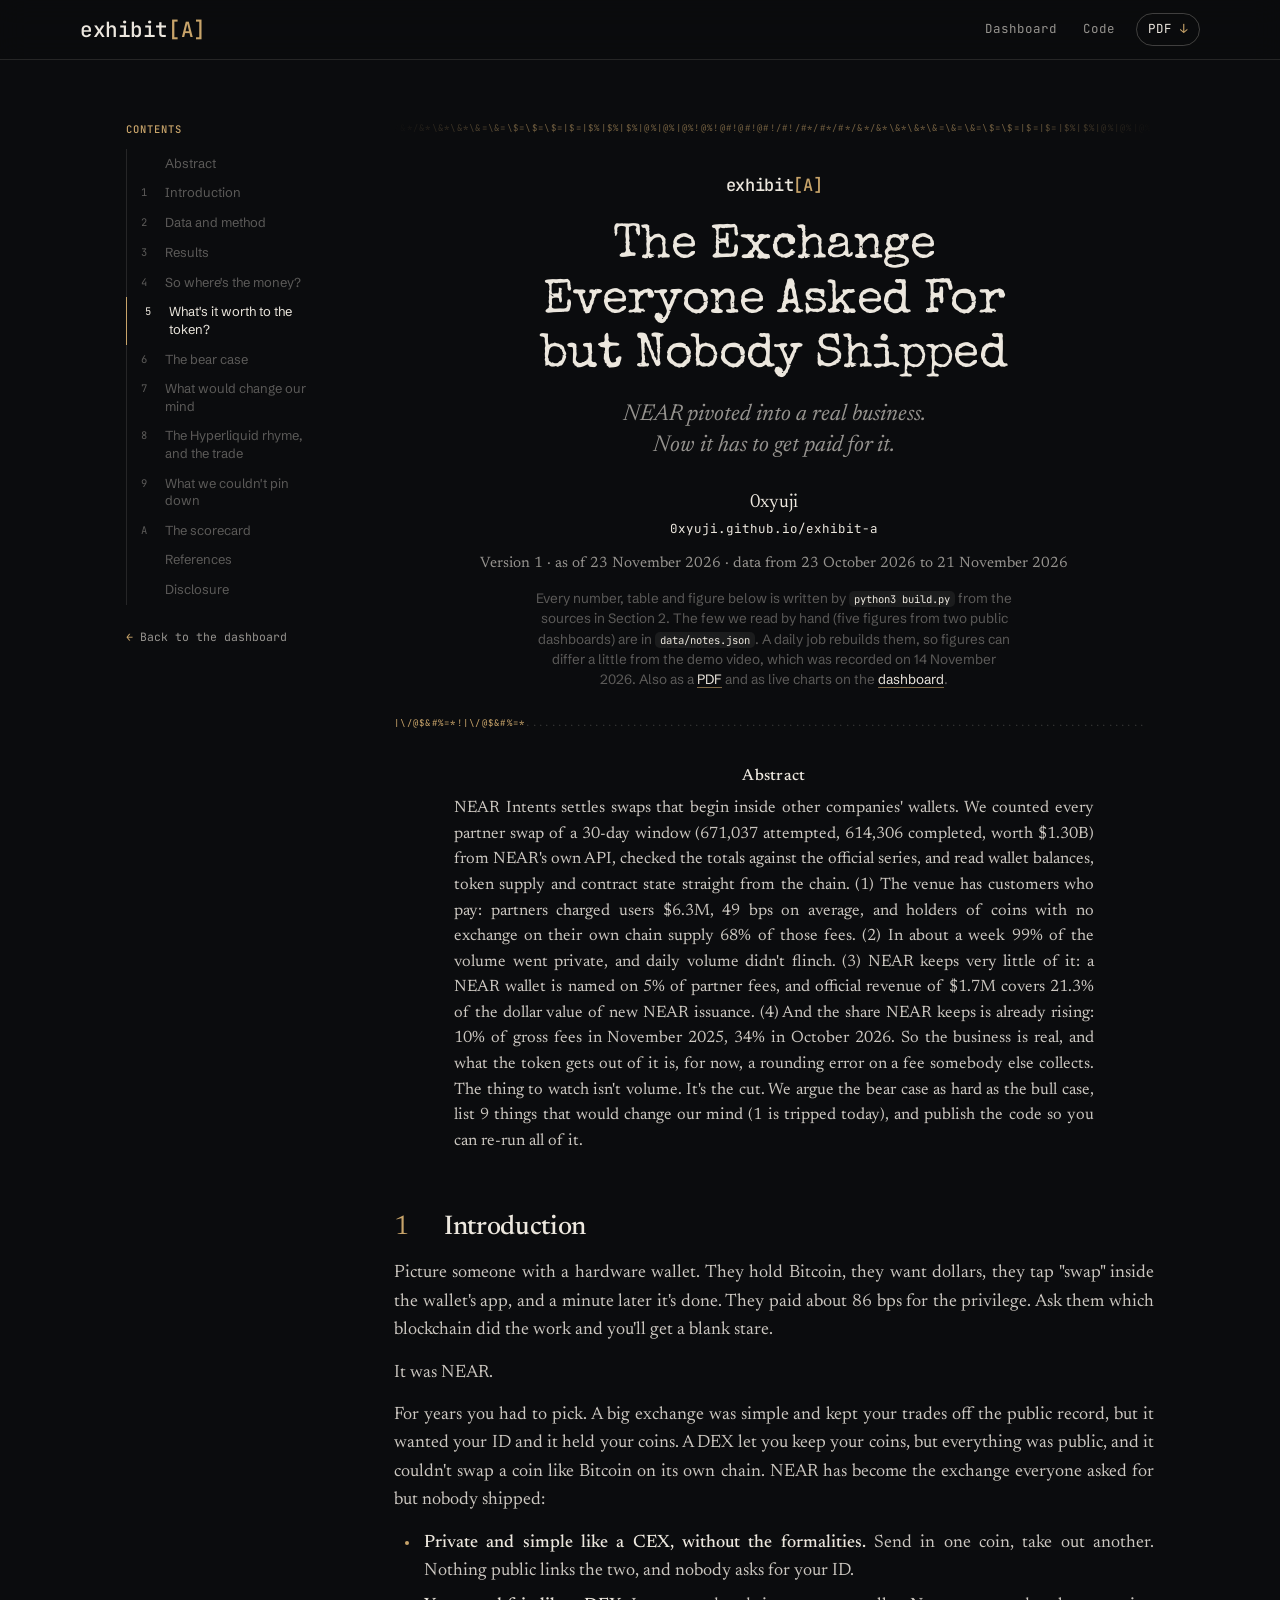
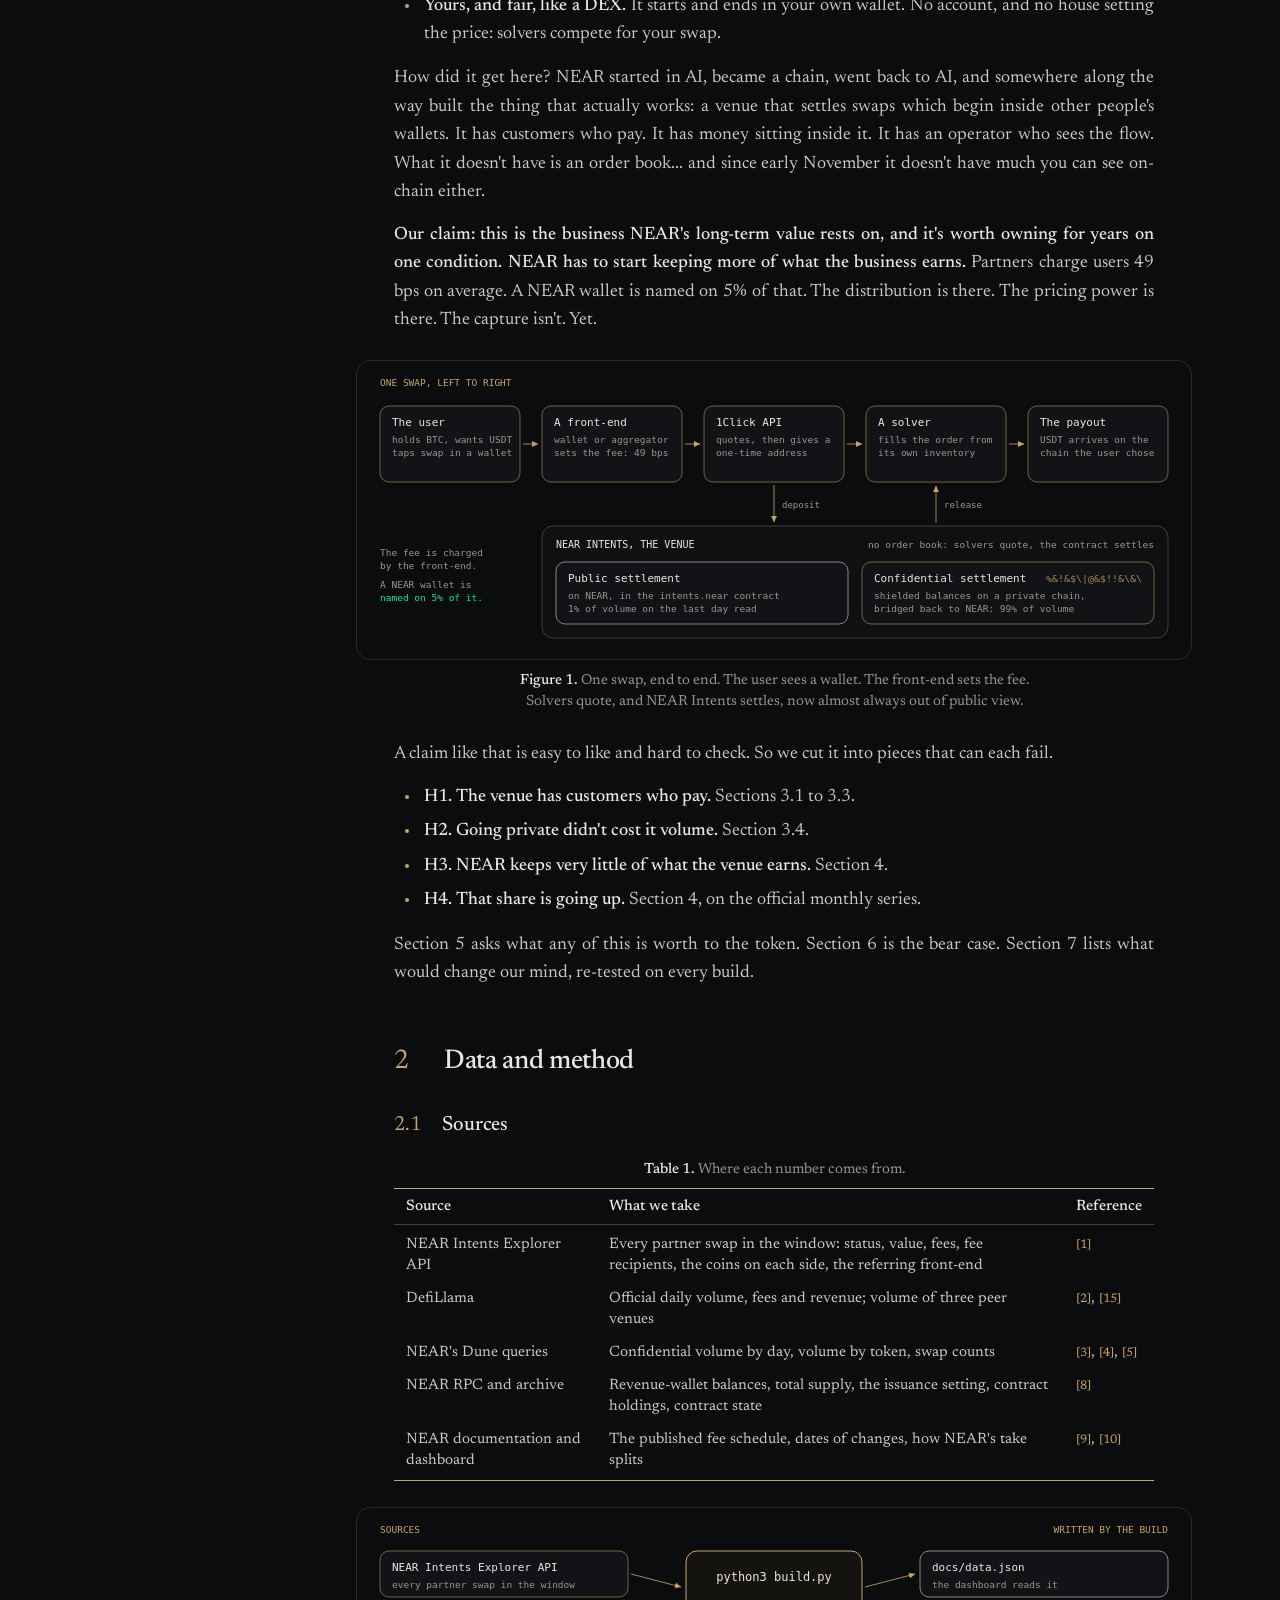
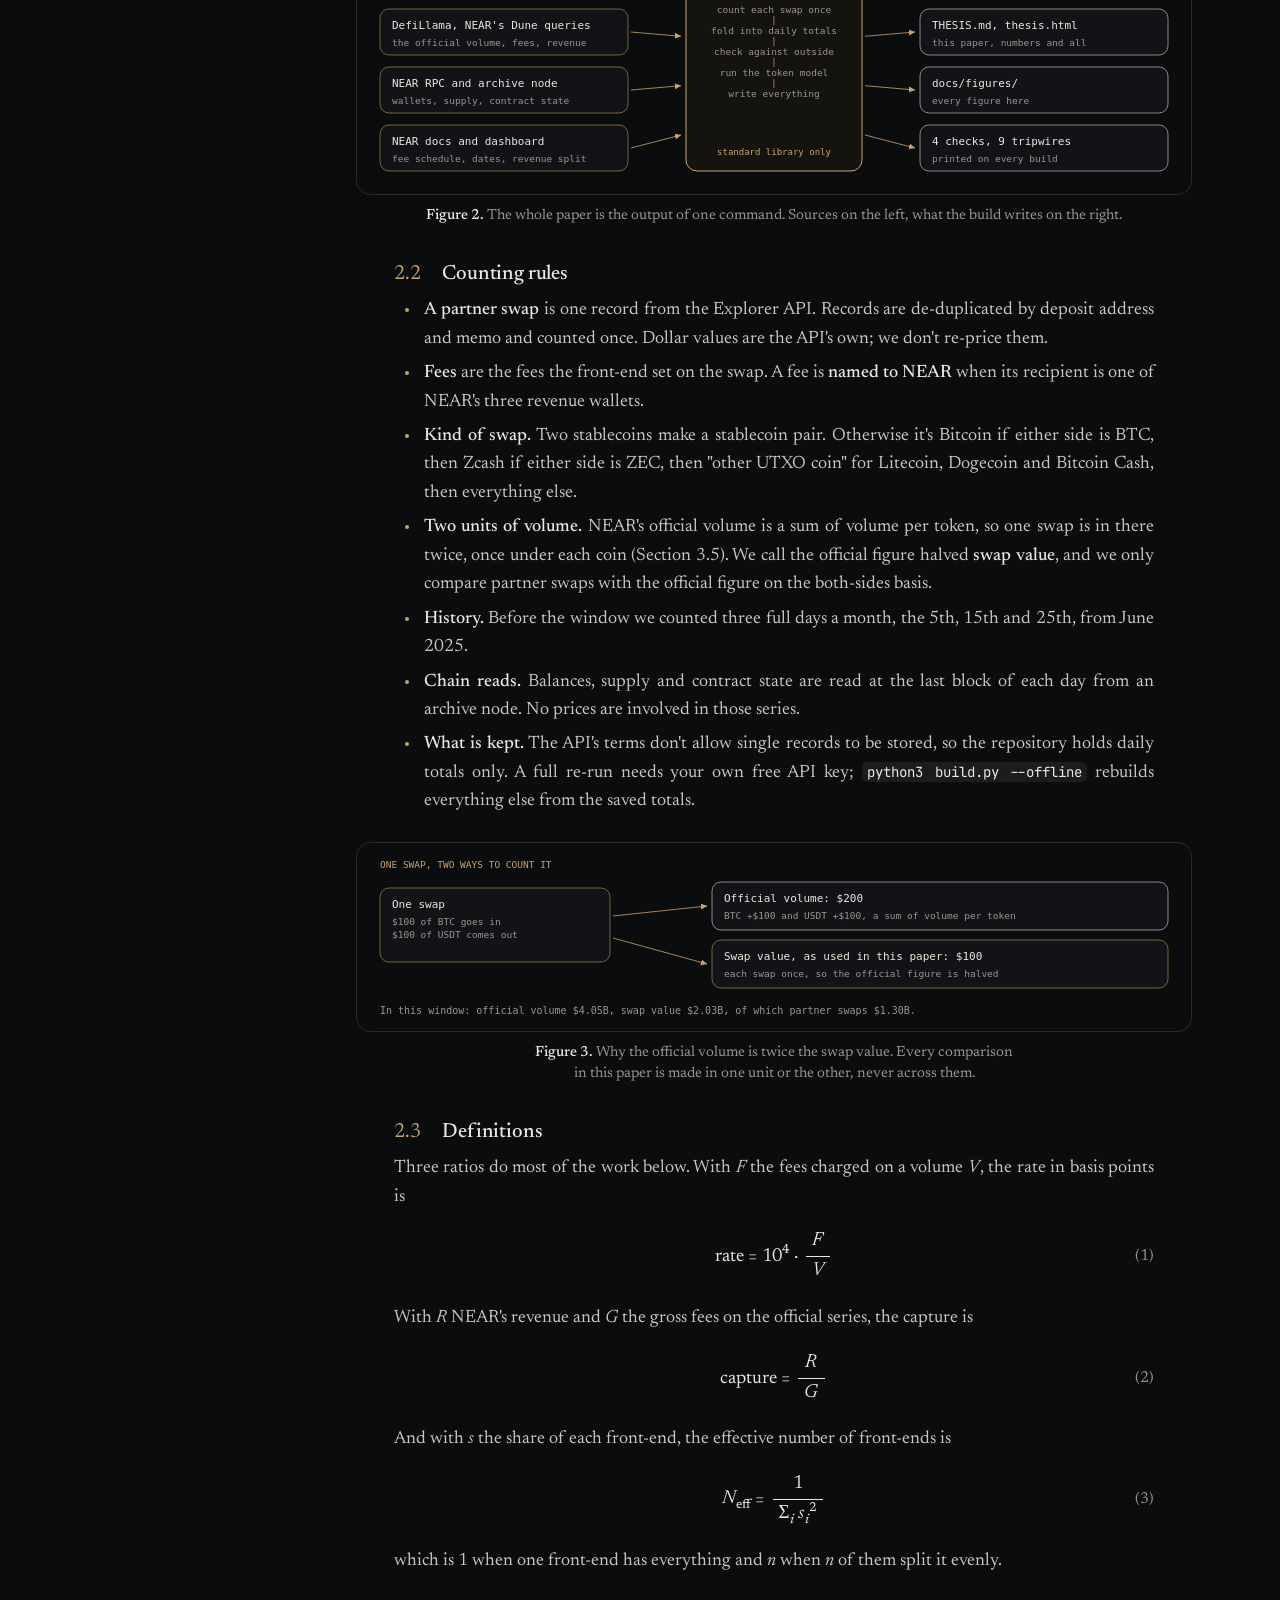
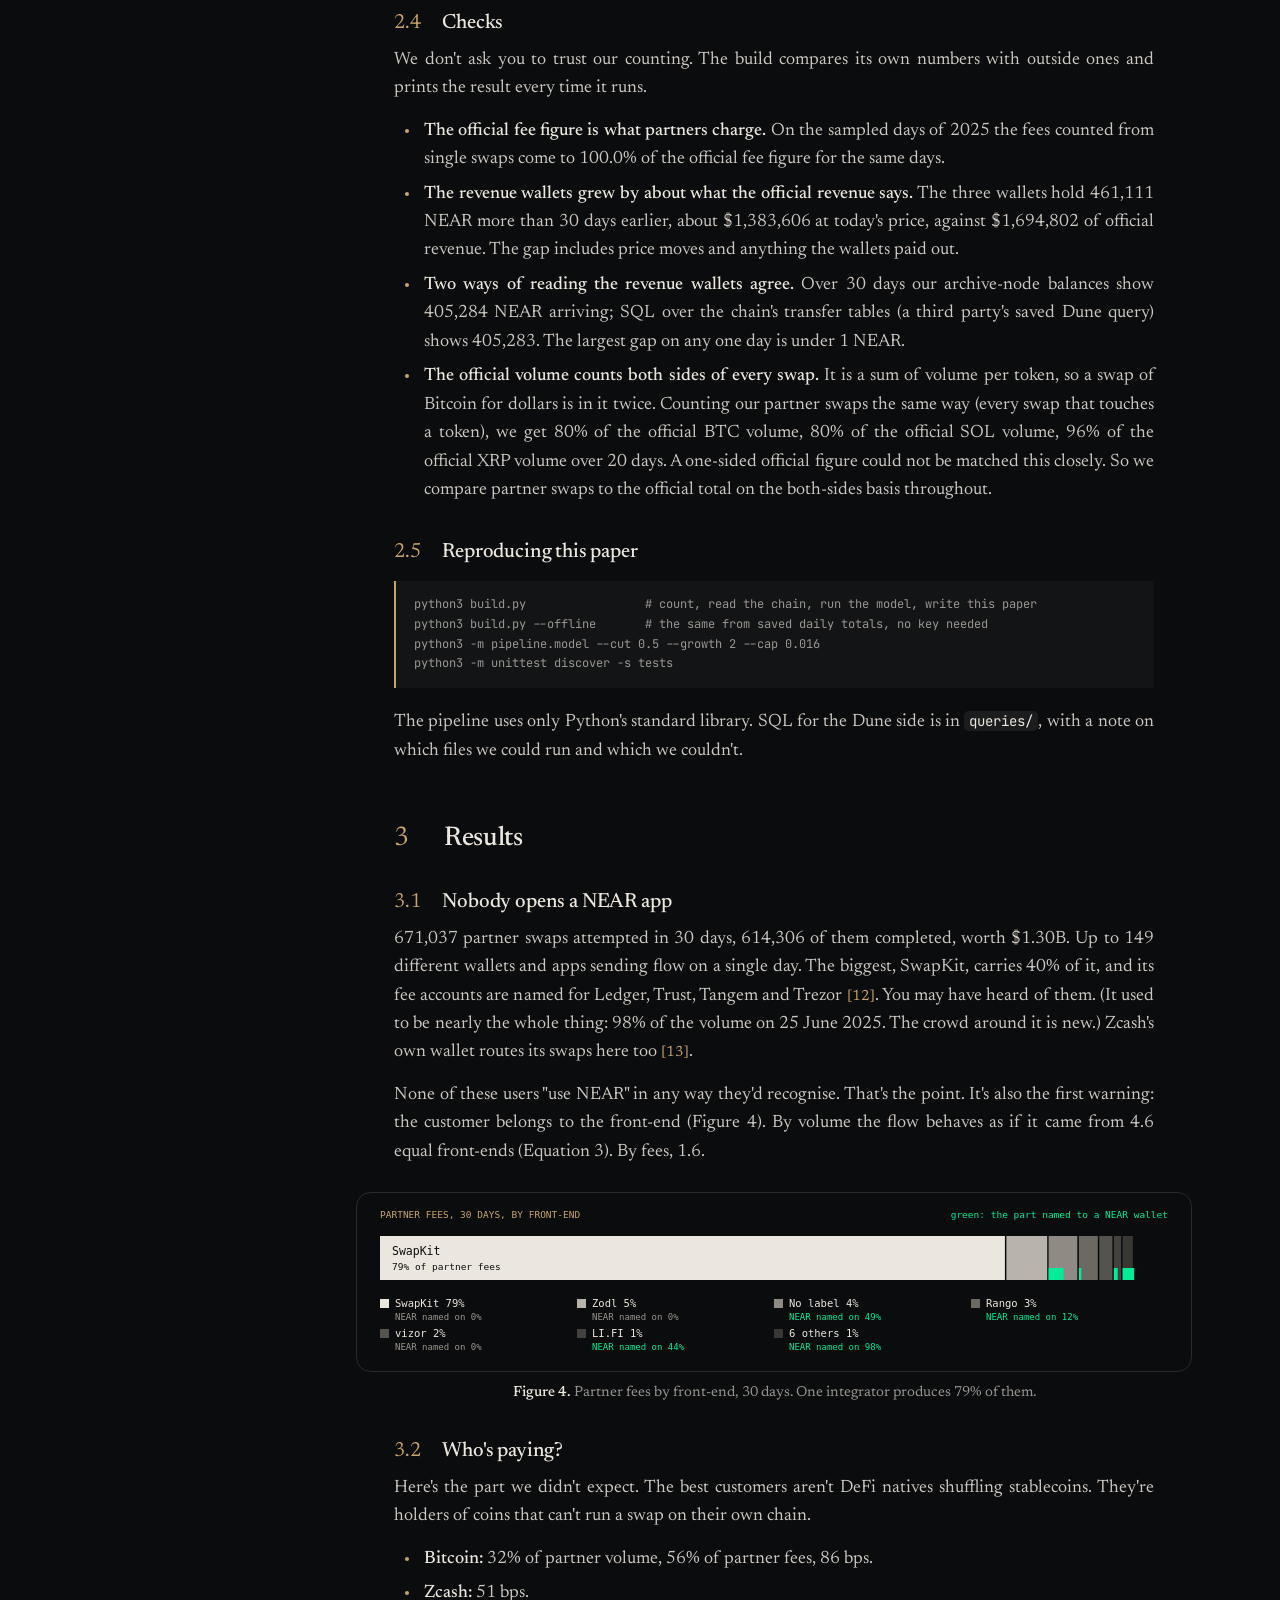
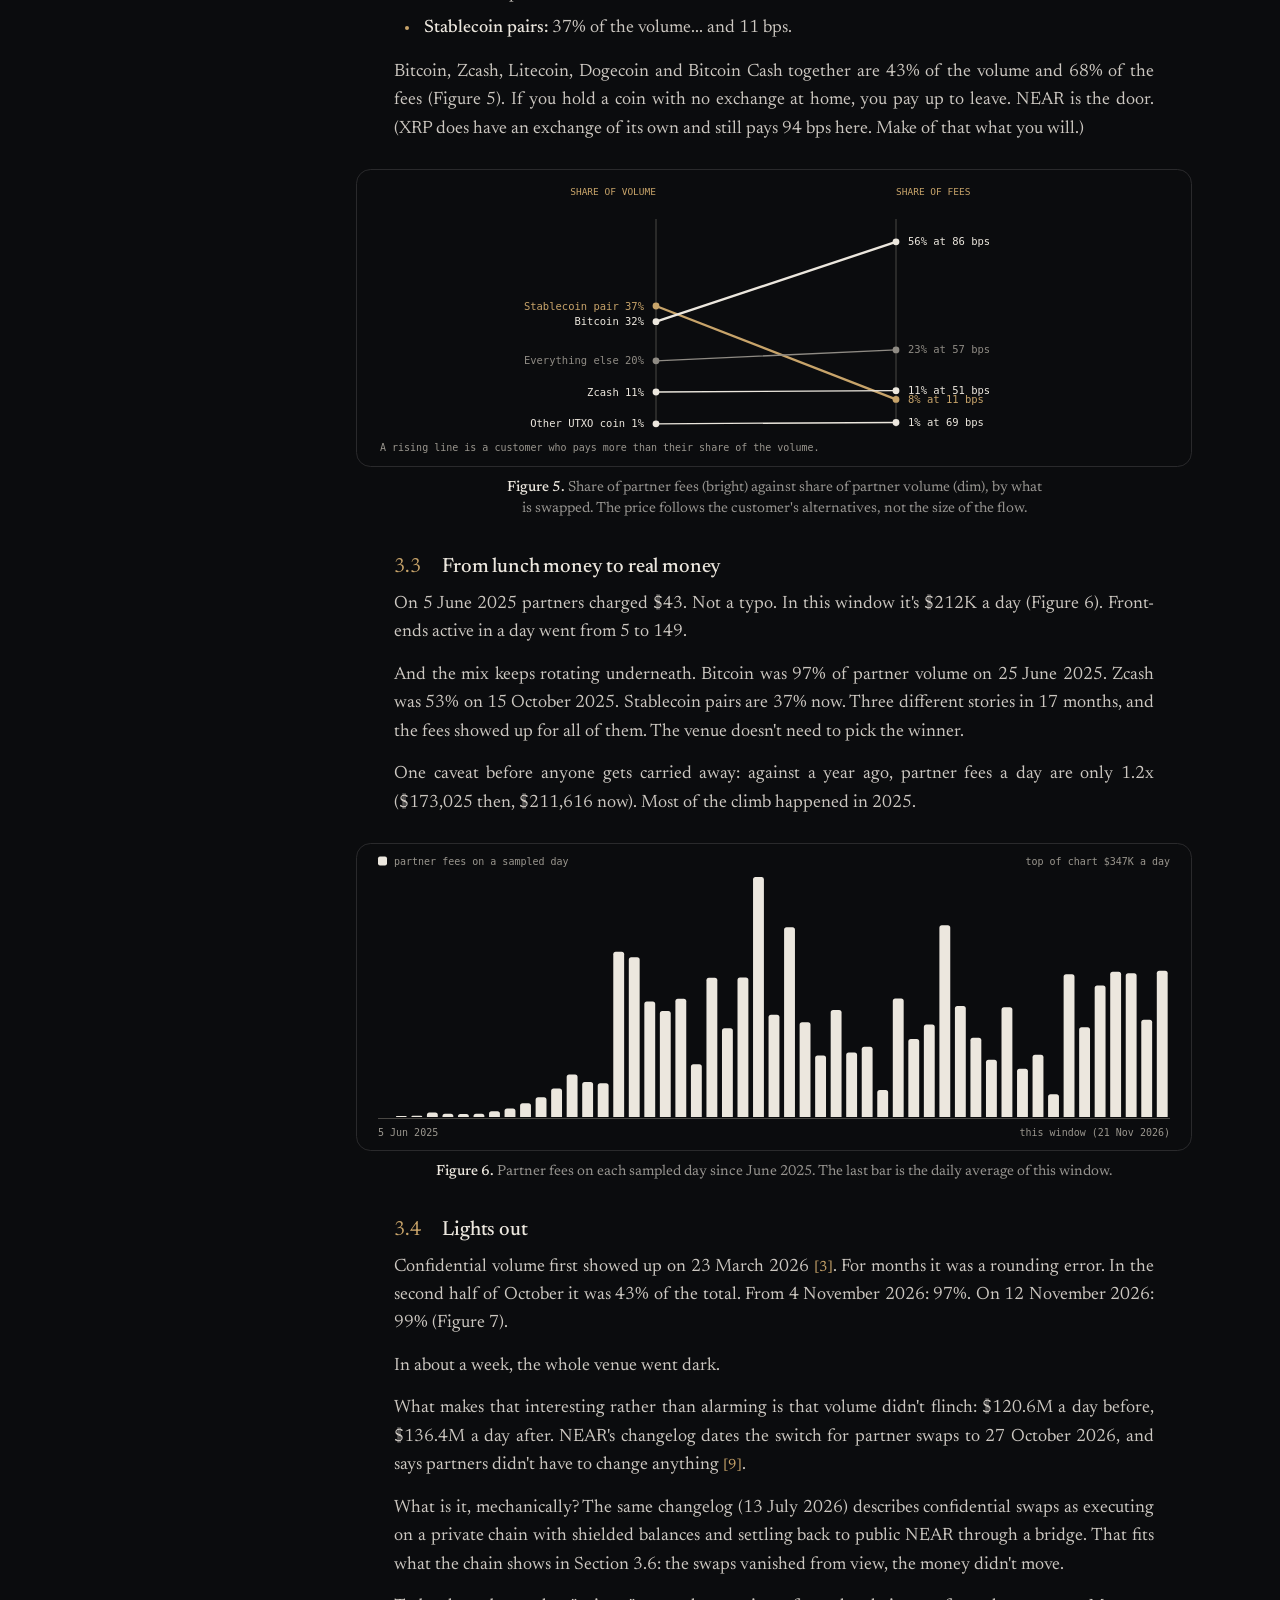
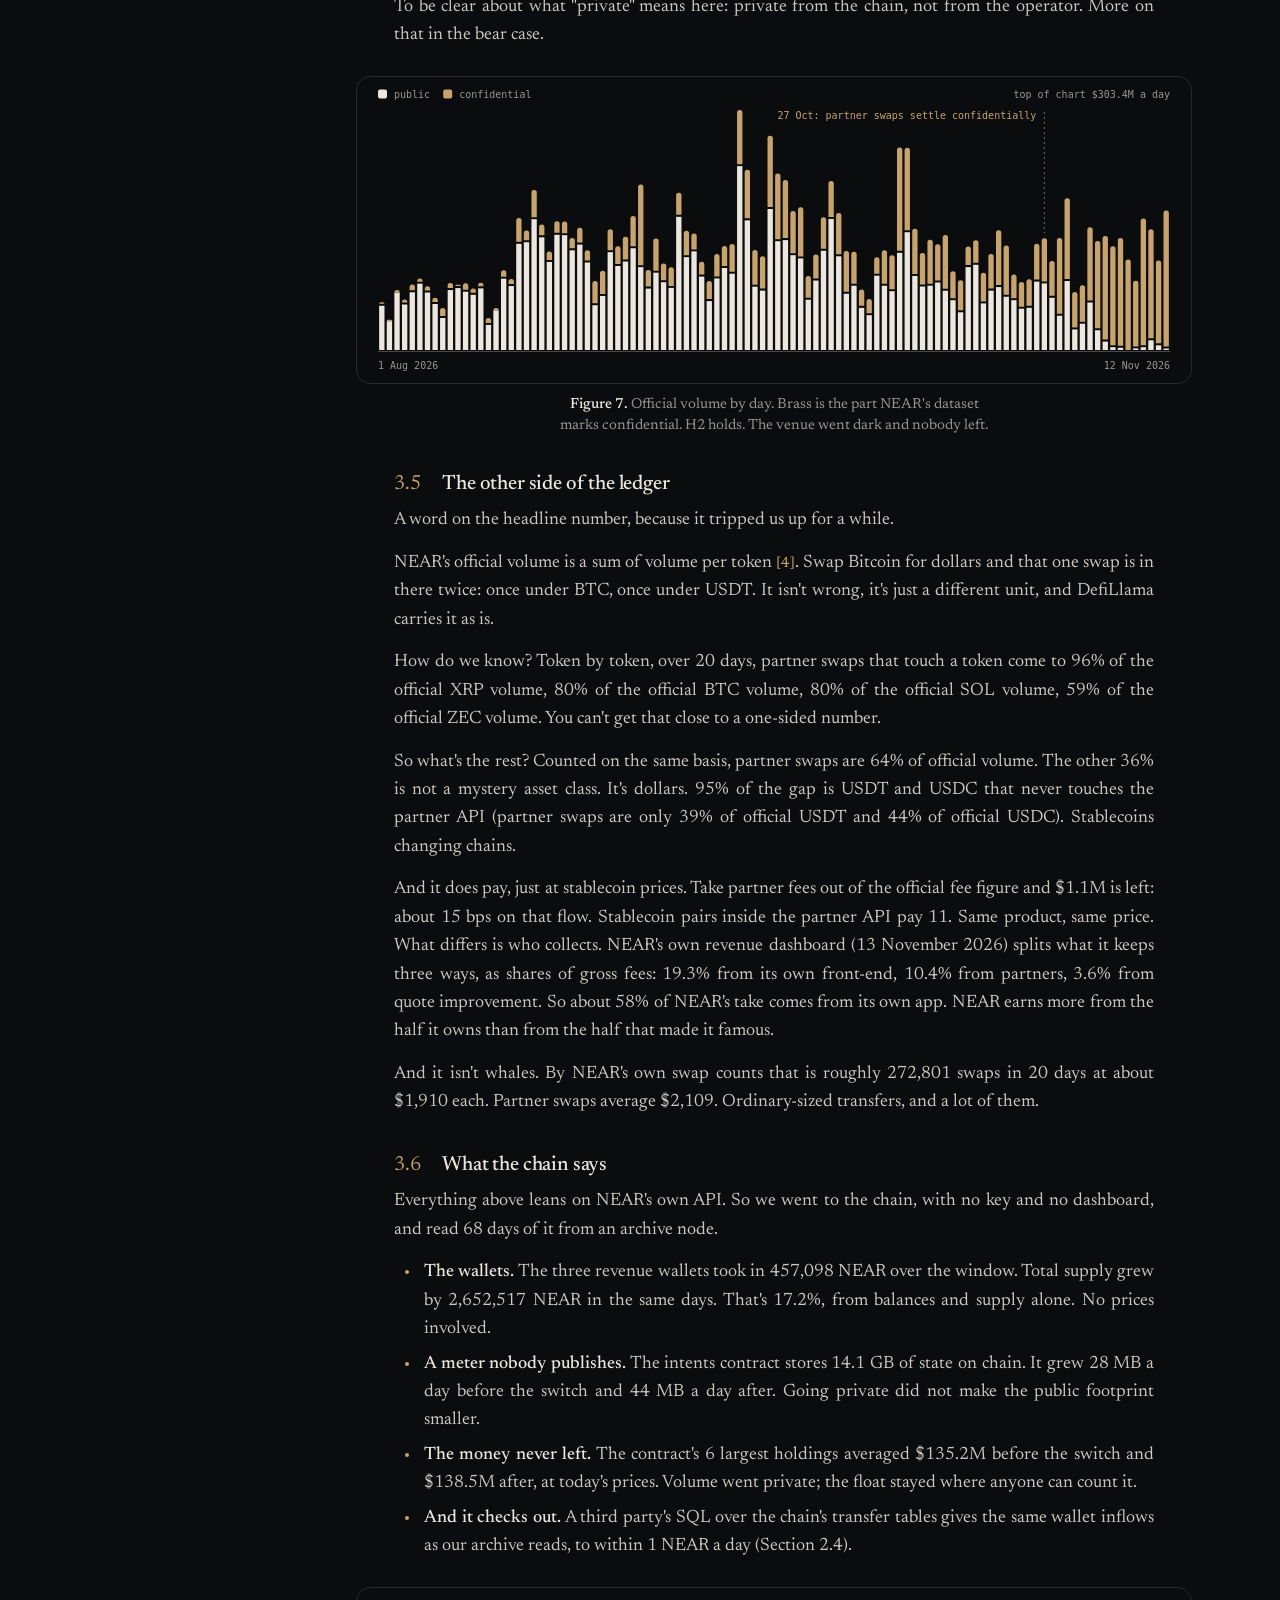
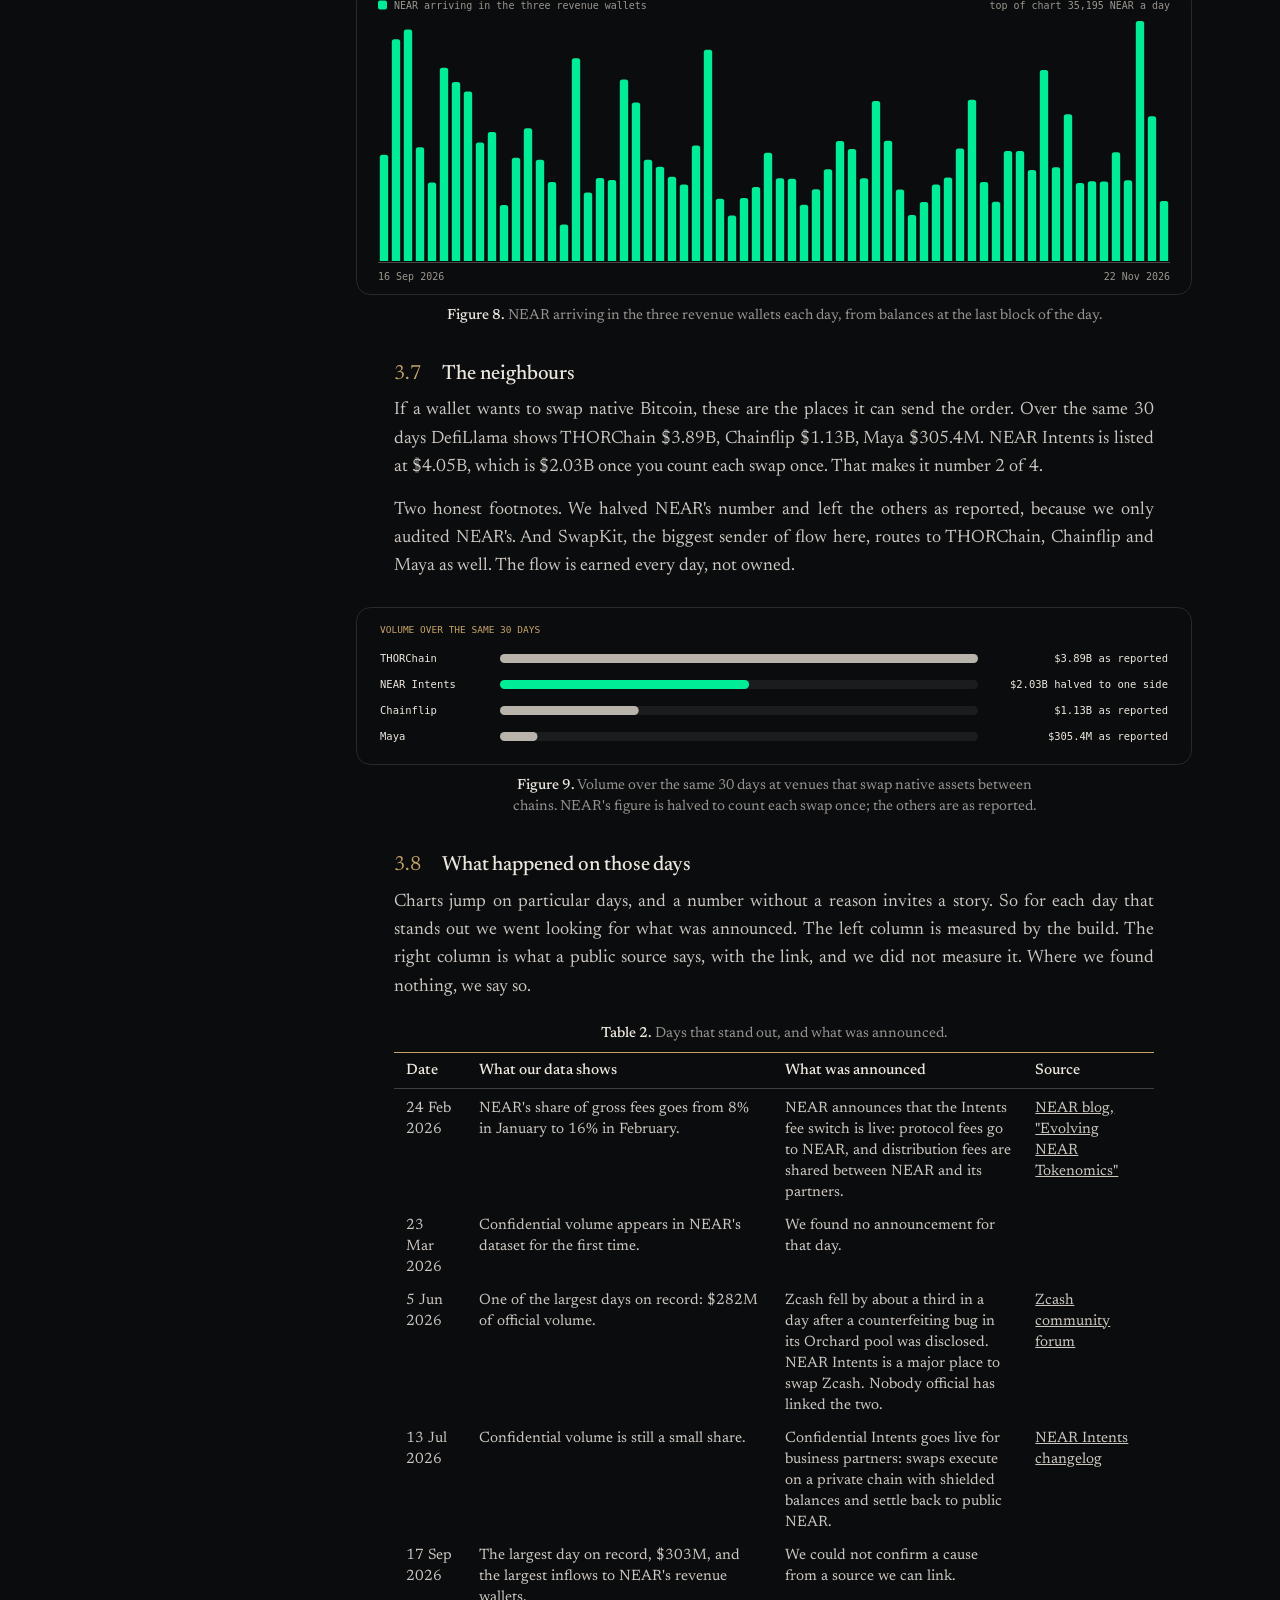
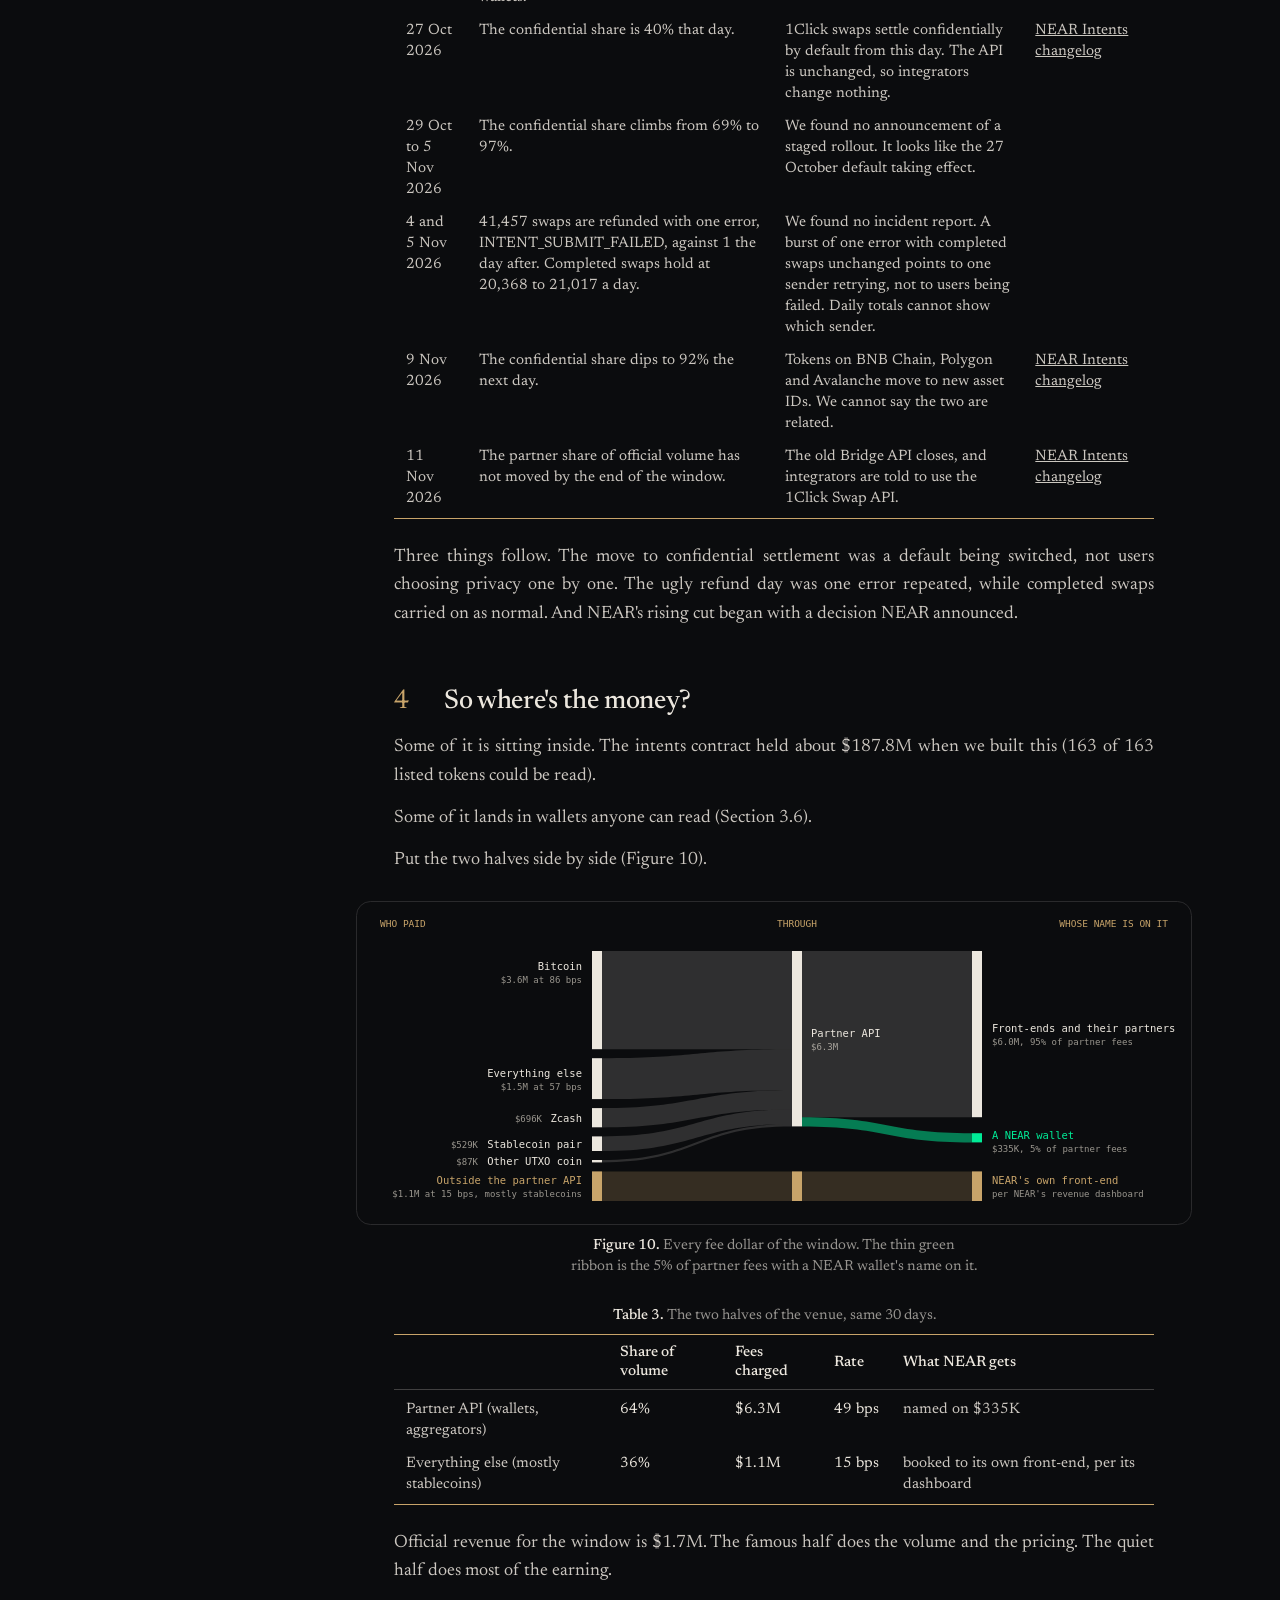
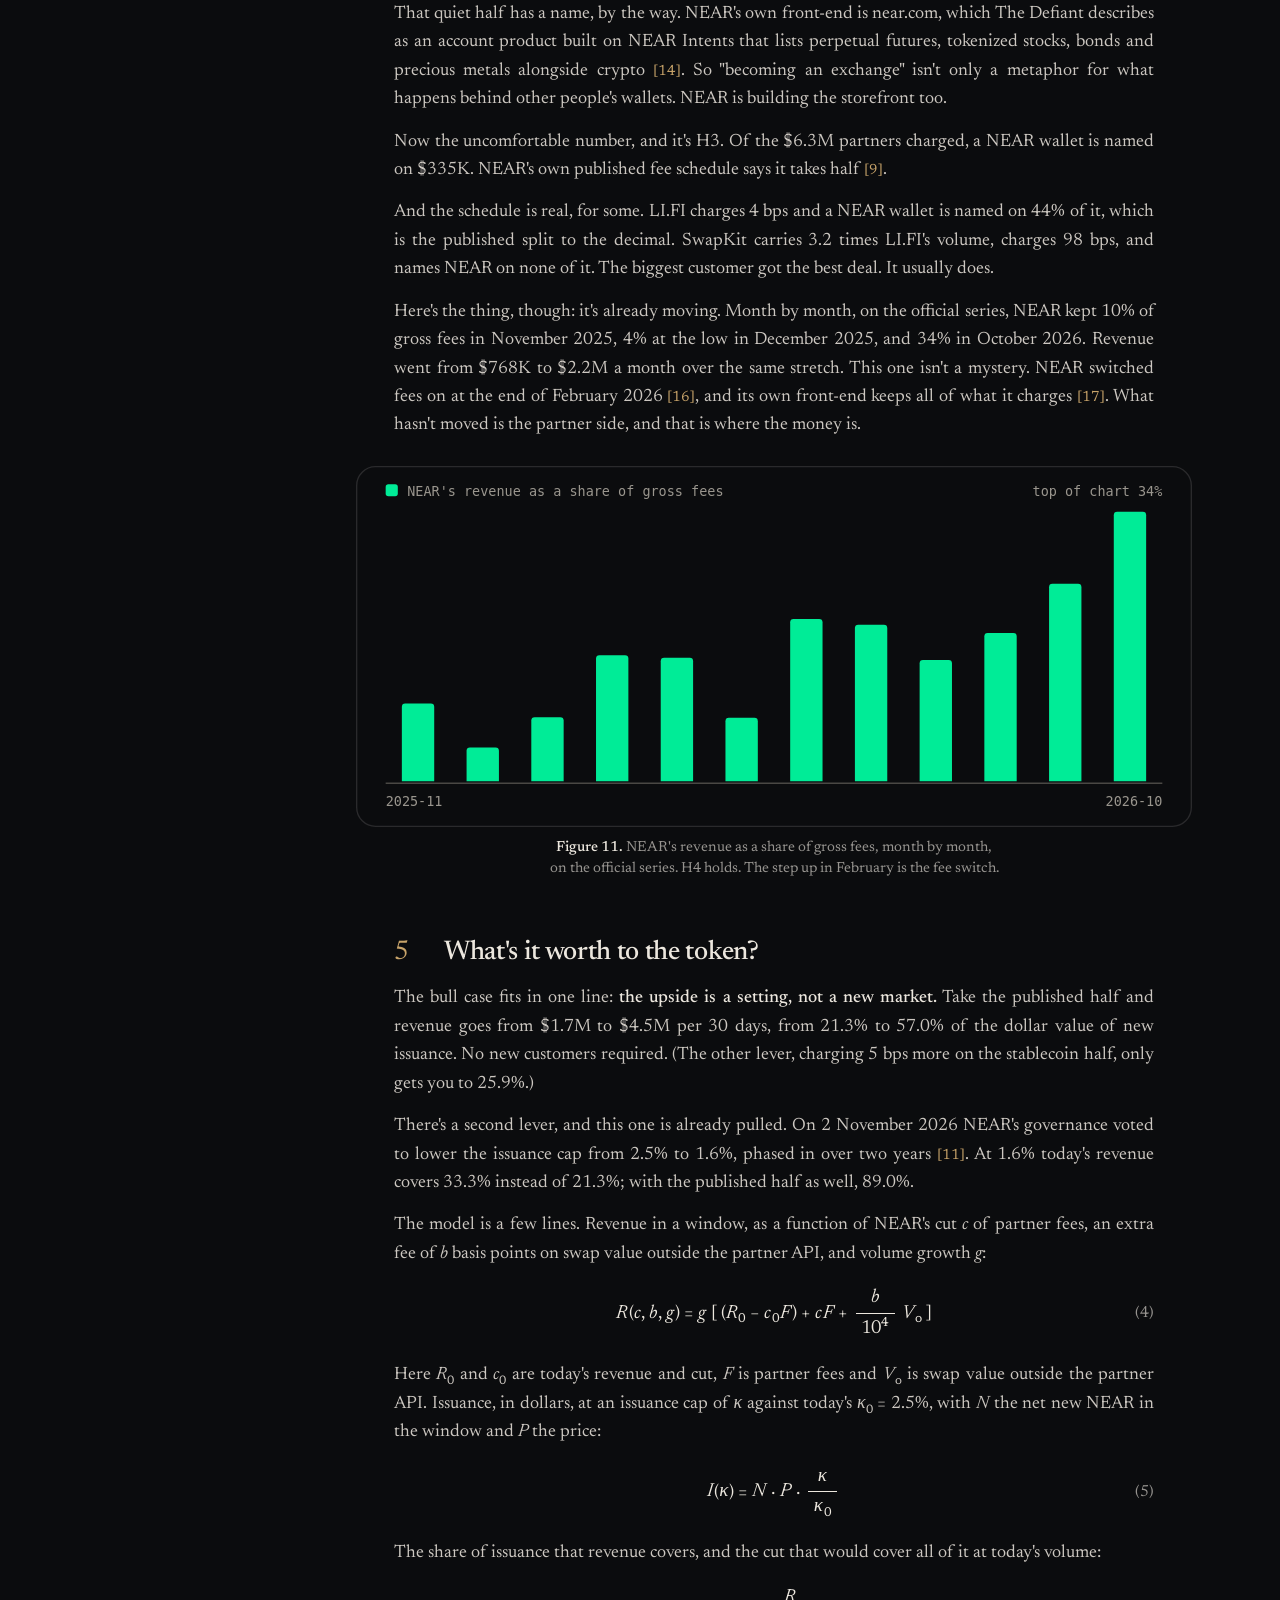
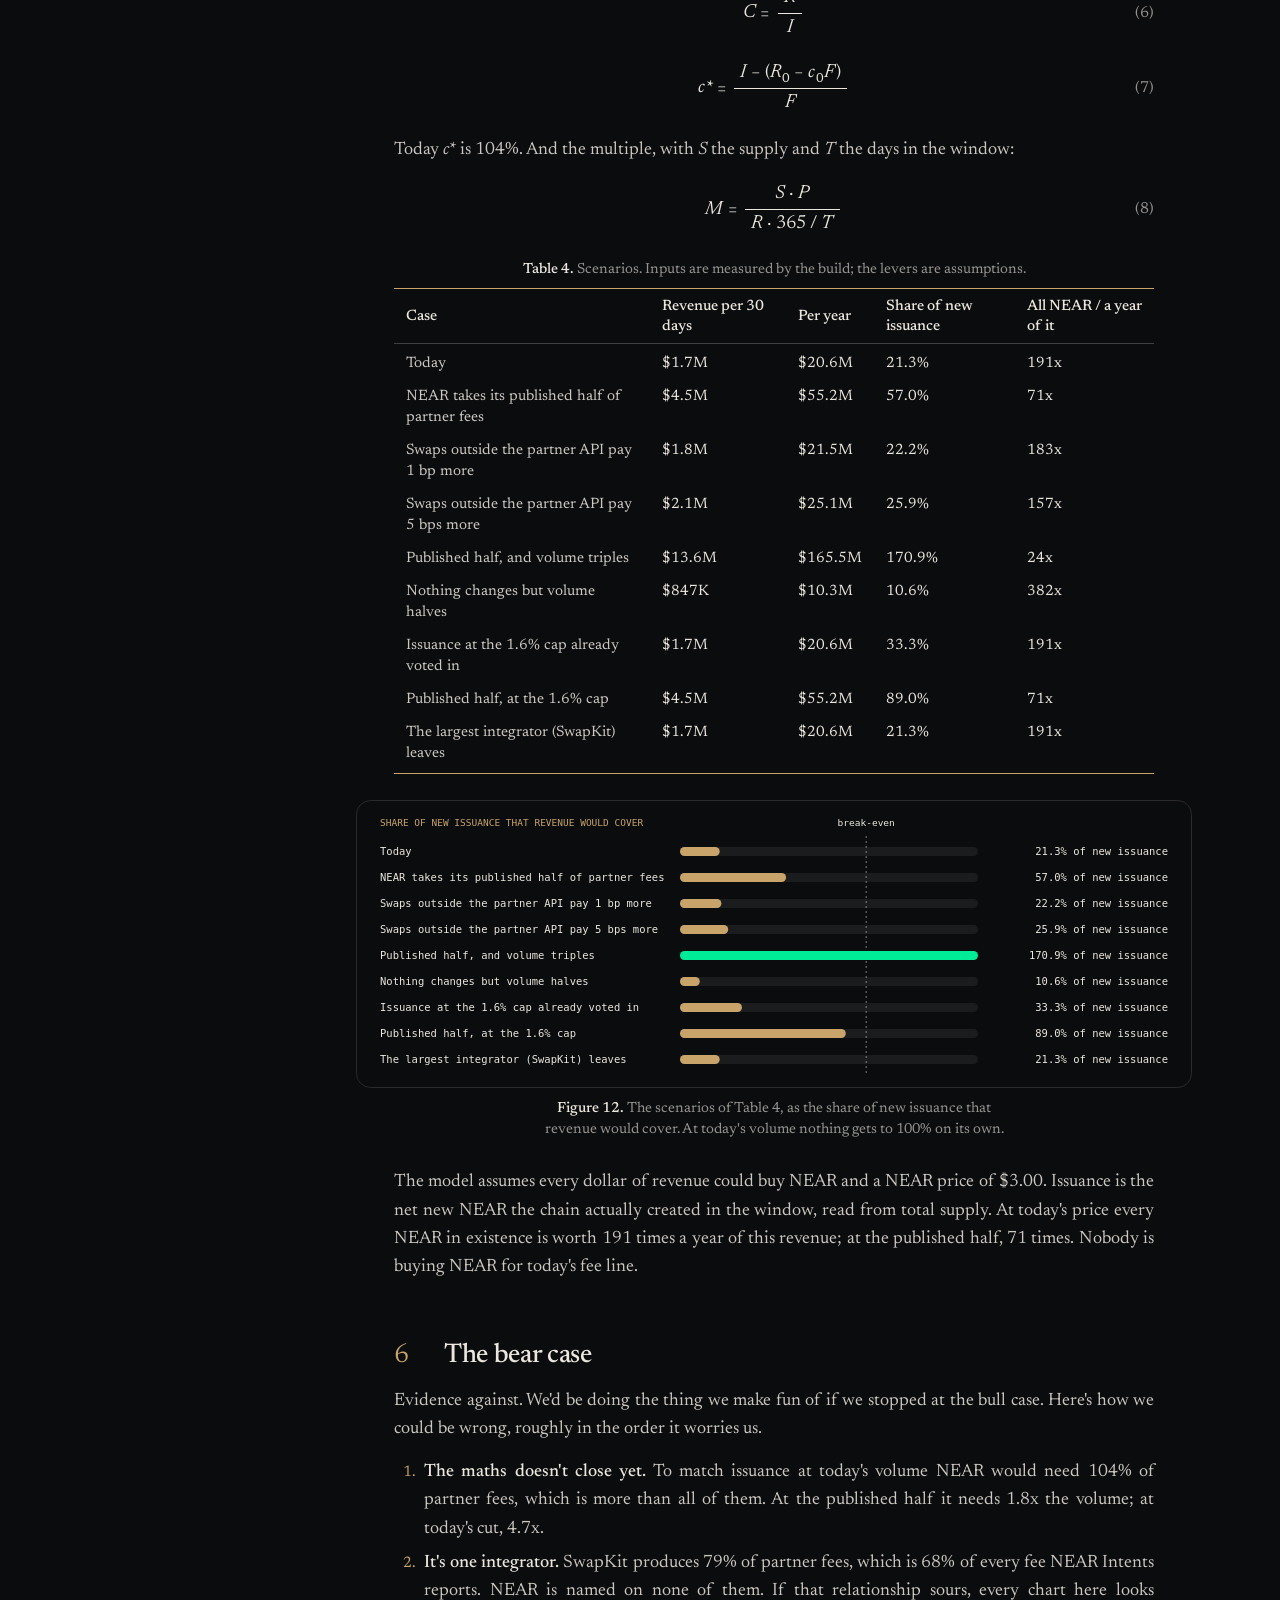
==== commit a50ead49: "Daily rebuild" ====
--- a/docs/thesis.html
+++ b/docs/thesis.html
@@ -31,11 +31,11 @@
       <p class="band" aria-hidden="true">/&amp;*/&amp;*\&amp;*\&amp;*\&amp;=\&amp;=\$=\$=\$=|$=|$%|$%|$%|@%|@%|@%!@%!@#!@#!@#!/#!/#*/#*/#*/&amp;*/&amp;*\&amp;*\&amp;*\&amp;=\&amp;=\&amp;=\$=\$=|$=|$=|$%|$%|@%|@%|@%!@%!@%!@#!@#!/#!/#!/#*/#*/&amp;*/</p>
       <p class="mark" aria-hidden="true">exhibit<em>[A]</em></p>
       <h1>The Exchange Everyone Asked For but Nobody Shipped</h1>
-      <p class="deck">NEAR pivoted into a real business. Now it has to get paid for it.</p><p class="author"><b>0xyuji</b></p><p class="site"><a href="./">0xyuji.github.io/exhibit-a</a></p><p class="version">Version 1 · as of 22 November 2026 · data from 22 October 2026 to 20 November 2026</p><p class="note"><i>Every number, table and figure below is written by <code>python3 build.py</code> from the sources in Section 2. The few we read by hand (five figures from two public dashboards) are in <code>data/notes.json</code>. A daily job rebuilds them, so figures can differ a little from the demo video, which was recorded on 14 November 2026. Also as a <a href="exhibit-a-thesis.pdf">PDF</a> and as live charts on the <a href="./">dashboard</a>.</i></p>
+      <p class="deck">NEAR pivoted into a real business. Now it has to get paid for it.</p><p class="author"><b>0xyuji</b></p><p class="site"><a href="./">0xyuji.github.io/exhibit-a</a></p><p class="version">Version 1 · as of 23 November 2026 · data from 23 October 2026 to 21 November 2026</p><p class="note"><i>Every number, table and figure below is written by <code>python3 build.py</code> from the sources in Section 2. The few we read by hand (five figures from two public dashboards) are in <code>data/notes.json</code>. A daily job rebuilds them, so figures can differ a little from the demo video, which was recorded on 14 November 2026. Also as a <a href="exhibit-a-thesis.pdf">PDF</a> and as live charts on the <a href="./">dashboard</a>.</i></p>
       <p class="rule" aria-hidden="true"><em>|\/@$&amp;#%=*!|\/@$&amp;#%=*</em>...................................................................................................</p>
     </header>
     <section class="abstract" id="abstract"><h2>Abstract</h2>
-<p>NEAR Intents settles swaps that begin inside other companies' wallets. We counted every partner swap of a 30-day window (654,600 attempted, 597,897 completed, worth $1.25B) from NEAR's own API, checked the totals against the official series, and read wallet balances, token supply and contract state straight from the chain. (1) The venue has customers who pay: partners charged users $6.1M, 49 bps on average, and holders of coins with no exchange on their own chain supply 68% of those fees. (2) In about a week 99% of the volume went private, and daily volume didn't flinch. (3) NEAR keeps very little of it: a NEAR wallet is named on 6% of partner fees, and official revenue of $1.7M covers 21.1% of the dollar value of new NEAR issuance. (4) And the share NEAR keeps is already rising: 10% of gross fees in November 2025, 34% in October 2026. So the business is real, and what the token gets out of it is, for now, a rounding error on a fee somebody else collects. The thing to watch isn't volume. It's the cut. We argue the bear case as hard as the bull case, list 9 things that would change our mind (1 is tripped today), and publish the code so you can re-run all of it.</p>
+<p>NEAR Intents settles swaps that begin inside other companies' wallets. We counted every partner swap of a 30-day window (671,037 attempted, 614,306 completed, worth $1.30B) from NEAR's own API, checked the totals against the official series, and read wallet balances, token supply and contract state straight from the chain. (1) The venue has customers who pay: partners charged users $6.3M, 49 bps on average, and holders of coins with no exchange on their own chain supply 68% of those fees. (2) In about a week 99% of the volume went private, and daily volume didn't flinch. (3) NEAR keeps very little of it: a NEAR wallet is named on 5% of partner fees, and official revenue of $1.7M covers 21.3% of the dollar value of new NEAR issuance. (4) And the share NEAR keeps is already rising: 10% of gross fees in November 2025, 34% in October 2026. So the business is real, and what the token gets out of it is, for now, a rounding error on a fee somebody else collects. The thing to watch isn't volume. It's the cut. We argue the bear case as hard as the bull case, list 9 things that would change our mind (1 is tripped today), and publish the code so you can re-run all of it.</p>
 </section>
 <h2 id="1-introduction"><span class="num">1</span>Introduction</h2>
 <p>Picture someone with a hardware wallet. They hold Bitcoin, they want dollars, they tap "swap" inside the wallet's app, and a minute later it's done. They paid about 86 bps for the privilege. Ask them which blockchain did the work and you'll get a blank stare.</p>
@@ -43,7 +43,7 @@
 <p>For years you had to pick. A big exchange was simple and kept your trades off the public record, but it wanted your ID and it held your coins. A DEX let you keep your coins, but everything was public, and it couldn't swap a coin like Bitcoin on its own chain. NEAR has become the exchange everyone asked for but nobody shipped:</p>
 <ul><li><b>Private and simple like a CEX, without the formalities.</b> Send in one coin, take out another. Nothing public links the two, and nobody asks for your ID.</li><li><b>Yours, and fair, like a DEX.</b> It starts and ends in your own wallet. No account, and no house setting the price: solvers compete for your swap.</li></ul>
 <p>How did it get here? NEAR started in AI, became a chain, went back to AI, and somewhere along the way built the thing that actually works: a venue that settles swaps which begin inside other people's wallets. It has customers who pay. It has money sitting inside it. It has an operator who sees the flow. What it doesn't have is an order book... and since early November it doesn't have much you can see on-chain either.</p>
-<p><b>Our claim: this is the business NEAR's long-term value rests on, and it's worth owning for years on one condition. NEAR has to start keeping more of what the business earns.</b> Partners charge users 49 bps on average. A NEAR wallet is named on 6% of that. The distribution is there. The pricing power is there. The capture isn't. Yet.</p>
+<p><b>Our claim: this is the business NEAR's long-term value rests on, and it's worth owning for years on one condition. NEAR has to start keeping more of what the business earns.</b> Partners charge users 49 bps on average. A NEAR wallet is named on 5% of that. The distribution is there. The pricing power is there. The capture isn't. Yet.</p>
 <figure class="plate" id="figure-1"><img src="figures/mechanism.svg" alt="Figure 1" loading="lazy"><figcaption><b>Figure 1.</b> One swap, end to end. The user sees a wallet. The front-end sets the fee. Solvers quote, and NEAR Intents settles, now almost always out of public view.</figcaption></figure>
 <p>A claim like that is easy to like and hard to check. So we cut it into pieces that can each fail.</p>
 <ul><li><b>H1. The venue has customers who pay.</b> Sections 3.1 to 3.3.</li><li><b>H2. Going private didn't cost it volume.</b> Section 3.4.</li><li><b>H3. NEAR keeps very little of what the venue earns.</b> Section 4.</li><li><b>H4. That share is going up.</b> Section 4, on the official monthly series.</li></ul>
@@ -66,7 +66,7 @@
 <p>which is 1 when one front-end has everything and <i>n</i> when <i>n</i> of them split it evenly.</p>
 <h3 id="2-4-checks"><span class="num">2.4</span>Checks</h3>
 <p>We don't ask you to trust our counting. The build compares its own numbers with outside ones and prints the result every time it runs.</p>
-<ul><li><b>The official fee figure is what partners charge.</b> On the sampled days of 2025 the fees counted from single swaps come to 100.0% of the official fee figure for the same days.</li><li><b>The revenue wallets grew by about what the official revenue says.</b> The three wallets hold 457,939 NEAR more than 30 days earlier, about $1,369,026 at today's price, against $1,689,891 of official revenue. The gap includes price moves and anything the wallets paid out.</li><li><b>Two ways of reading the revenue wallets agree.</b> Over 30 days our archive-node balances show 405,284 NEAR arriving; SQL over the chain's transfer tables (a third party's saved Dune query) shows 405,283. The largest gap on any one day is under 1 NEAR.</li><li><b>The official volume counts both sides of every swap.</b> It is a sum of volume per token, so a swap of Bitcoin for dollars is in it twice. Counting our partner swaps the same way (every swap that touches a token), we get 79% of the official BTC volume, 79% of the official SOL volume, 96% of the official XRP volume over 21 days. A one-sided official figure could not be matched this closely. So we compare partner swaps to the official total on the both-sides basis throughout.</li></ul>
+<ul><li><b>The official fee figure is what partners charge.</b> On the sampled days of 2025 the fees counted from single swaps come to 100.0% of the official fee figure for the same days.</li><li><b>The revenue wallets grew by about what the official revenue says.</b> The three wallets hold 461,111 NEAR more than 30 days earlier, about $1,383,606 at today's price, against $1,694,802 of official revenue. The gap includes price moves and anything the wallets paid out.</li><li><b>Two ways of reading the revenue wallets agree.</b> Over 30 days our archive-node balances show 405,284 NEAR arriving; SQL over the chain's transfer tables (a third party's saved Dune query) shows 405,283. The largest gap on any one day is under 1 NEAR.</li><li><b>The official volume counts both sides of every swap.</b> It is a sum of volume per token, so a swap of Bitcoin for dollars is in it twice. Counting our partner swaps the same way (every swap that touches a token), we get 80% of the official BTC volume, 80% of the official SOL volume, 96% of the official XRP volume over 20 days. A one-sided official figure could not be matched this closely. So we compare partner swaps to the official total on the both-sides basis throughout.</li></ul>
 <h3 id="2-5-reproducing-this-paper"><span class="num">2.5</span>Reproducing this paper</h3>
 <pre>python3 build.py                 # count, read the chain, run the model, write this paper
 python3 build.py --offline       # the same from saved daily totals, no key needed
@@ -75,18 +75,18 @@
 <p>The pipeline uses only Python's standard library. SQL for the Dune side is in <code>queries/</code>, with a note on which files we could run and which we couldn't.</p>
 <h2 id="3-results"><span class="num">3</span>Results</h2>
 <h3 id="3-1-nobody-opens-a-near-app"><span class="num">3.1</span>Nobody opens a NEAR app</h3>
-<p>654,600 partner swaps attempted in 30 days, 597,897 of them completed, worth $1.25B. Up to 149 different wallets and apps sending flow on a single day. The biggest, SwapKit, carries 39% of it, and its fee accounts are named for Ledger, Trust, Tangem and Trezor <a class="cite" href="#ref-12">12</a>. You may have heard of them. (It used to be nearly the whole thing: 98% of the volume on 25 June 2025. The crowd around it is new.) Zcash's own wallet routes its swaps here too <a class="cite" href="#ref-13">13</a>.</p>
-<p>None of these users "use NEAR" in any way they'd recognise. That's the point. It's also the first warning: the customer belongs to the front-end (Figure 4). By volume the flow behaves as if it came from 4.7 equal front-ends (Equation 3). By fees, 1.6.</p>
+<p>671,037 partner swaps attempted in 30 days, 614,306 of them completed, worth $1.30B. Up to 149 different wallets and apps sending flow on a single day. The biggest, SwapKit, carries 40% of it, and its fee accounts are named for Ledger, Trust, Tangem and Trezor <a class="cite" href="#ref-12">12</a>. You may have heard of them. (It used to be nearly the whole thing: 98% of the volume on 25 June 2025. The crowd around it is new.) Zcash's own wallet routes its swaps here too <a class="cite" href="#ref-13">13</a>.</p>
+<p>None of these users "use NEAR" in any way they'd recognise. That's the point. It's also the first warning: the customer belongs to the front-end (Figure 4). By volume the flow behaves as if it came from 4.6 equal front-ends (Equation 3). By fees, 1.6.</p>
 <figure class="plate" id="figure-4"><img src="figures/fronts.svg" alt="Figure 4" loading="lazy"><figcaption><b>Figure 4.</b> Partner fees by front-end, 30 days. One integrator produces 79% of them.</figcaption></figure>
 <h3 id="3-2-who-s-paying"><span class="num">3.2</span>Who's paying?</h3>
 <p>Here's the part we didn't expect. The best customers aren't DeFi natives shuffling stablecoins. They're holders of coins that can't run a swap on their own chain.</p>
-<ul><li><b>Bitcoin:</b> 31% of partner volume, 55% of partner fees, 86 bps.</li><li><b>Zcash:</b> 52 bps.</li><li><b>Stablecoin pairs:</b> 37% of the volume... and 11 bps.</li></ul>
-<p>Bitcoin, Zcash, Litecoin, Dogecoin and Bitcoin Cash together are 43% of the volume and 68% of the fees (Figure 5). If you hold a coin with no exchange at home, you pay up to leave. NEAR is the door. (XRP does have an exchange of its own and still pays 95 bps here. Make of that what you will.)</p>
+<ul><li><b>Bitcoin:</b> 32% of partner volume, 56% of partner fees, 86 bps.</li><li><b>Zcash:</b> 51 bps.</li><li><b>Stablecoin pairs:</b> 37% of the volume... and 11 bps.</li></ul>
+<p>Bitcoin, Zcash, Litecoin, Dogecoin and Bitcoin Cash together are 43% of the volume and 68% of the fees (Figure 5). If you hold a coin with no exchange at home, you pay up to leave. NEAR is the door. (XRP does have an exchange of its own and still pays 94 bps here. Make of that what you will.)</p>
 <figure class="plate" id="figure-5"><img src="figures/payers.svg" alt="Figure 5" loading="lazy"><figcaption><b>Figure 5.</b> Share of partner fees (bright) against share of partner volume (dim), by what is swapped. The price follows the customer's alternatives, not the size of the flow.</figcaption></figure>
 <h3 id="3-3-from-lunch-money-to-real-money"><span class="num">3.3</span>From lunch money to real money</h3>
-<p>On 5 June 2025 partners charged $43. Not a typo. In this window it's $204K a day (Figure 6). Front-ends active in a day went from 5 to 149.</p>
+<p>On 5 June 2025 partners charged $43. Not a typo. In this window it's $212K a day (Figure 6). Front-ends active in a day went from 5 to 149.</p>
 <p>And the mix keeps rotating underneath. Bitcoin was 97% of partner volume on 25 June 2025. Zcash was 53% on 15 October 2025. Stablecoin pairs are 37% now. Three different stories in 17 months, and the fees showed up for all of them. The venue doesn't need to pick the winner.</p>
-<p>One caveat before anyone gets carried away: against a year ago, partner fees a day are only 1.2x ($173,025 then, $203,855 now). Most of the climb happened in 2025.</p>
+<p>One caveat before anyone gets carried away: against a year ago, partner fees a day are only 1.2x ($173,025 then, $211,616 now). Most of the climb happened in 2025.</p>
 <figure class="plate" id="figure-6"><img src="figures/growth.svg" alt="Figure 6" loading="lazy"><figcaption><b>Figure 6.</b> Partner fees on each sampled day since June 2025. The last bar is the daily average of this window.</figcaption></figure>
 <h3 id="3-4-lights-out"><span class="num">3.4</span>Lights out</h3>
 <p>Confidential volume first showed up on 23 March 2026 <a class="cite" href="#ref-3">3</a>. For months it was a rounding error. In the second half of October it was 43% of the total. From 4 November 2026: 97%. On 12 November 2026: 99% (Figure 7).</p>
@@ -98,16 +98,16 @@
 <h3 id="3-5-the-other-side-of-the-ledger"><span class="num">3.5</span>The other side of the ledger</h3>
 <p>A word on the headline number, because it tripped us up for a while.</p>
 <p>NEAR's official volume is a sum of volume per token <a class="cite" href="#ref-4">4</a>. Swap Bitcoin for dollars and that one swap is in there twice: once under BTC, once under USDT. It isn't wrong, it's just a different unit, and DefiLlama carries it as is.</p>
-<p>How do we know? Token by token, over 21 days, partner swaps that touch a token come to 96% of the official XRP volume, 79% of the official BTC volume, 79% of the official SOL volume, 59% of the official ZEC volume. You can't get that close to a one-sided number.</p>
-<p>So what's the rest? Counted on the same basis, partner swaps are 63% of official volume. The other 37% is not a mystery asset class. It's dollars. 95% of the gap is USDT and USDC that never touches the partner API (partner swaps are only 38% of official USDT and 43% of official USDC). Stablecoins changing chains.</p>
-<p>And it does pay, just at stablecoin prices. Take partner fees out of the official fee figure and $1.0M is left: about 14 bps on that flow. Stablecoin pairs inside the partner API pay 11. Same product, same price. What differs is who collects. NEAR's own revenue dashboard (13 November 2026) splits what it keeps three ways, as shares of gross fees: 19.3% from its own front-end, 10.4% from partners, 3.6% from quote improvement. So about 58% of NEAR's take comes from its own app. NEAR earns more from the half it owns than from the half that made it famous.</p>
-<p>And it isn't whales. By NEAR's own swap counts that is roughly 282,398 swaps in 21 days at about $1,972 each. Partner swaps average $2,098. Ordinary-sized transfers, and a lot of them.</p>
+<p>How do we know? Token by token, over 20 days, partner swaps that touch a token come to 96% of the official XRP volume, 80% of the official BTC volume, 80% of the official SOL volume, 59% of the official ZEC volume. You can't get that close to a one-sided number.</p>
+<p>So what's the rest? Counted on the same basis, partner swaps are 64% of official volume. The other 36% is not a mystery asset class. It's dollars. 95% of the gap is USDT and USDC that never touches the partner API (partner swaps are only 39% of official USDT and 44% of official USDC). Stablecoins changing chains.</p>
+<p>And it does pay, just at stablecoin prices. Take partner fees out of the official fee figure and $1.1M is left: about 15 bps on that flow. Stablecoin pairs inside the partner API pay 11. Same product, same price. What differs is who collects. NEAR's own revenue dashboard (13 November 2026) splits what it keeps three ways, as shares of gross fees: 19.3% from its own front-end, 10.4% from partners, 3.6% from quote improvement. So about 58% of NEAR's take comes from its own app. NEAR earns more from the half it owns than from the half that made it famous.</p>
+<p>And it isn't whales. By NEAR's own swap counts that is roughly 272,801 swaps in 20 days at about $1,910 each. Partner swaps average $2,109. Ordinary-sized transfers, and a lot of them.</p>
 <h3 id="3-6-what-the-chain-says"><span class="num">3.6</span>What the chain says</h3>
-<p>Everything above leans on NEAR's own API. So we went to the chain, with no key and no dashboard, and read 67 days of it from an archive node.</p>
-<ul><li><b>The wallets.</b> The three revenue wallets took in 447,947 NEAR over the window. Total supply grew by 2,681,085 NEAR in the same days. That's 16.7%, from balances and supply alone. No prices involved.</li><li><b>A meter nobody publishes.</b> The intents contract stores 14.0 GB of state on chain. It grew 28 MB a day before the switch and 43 MB a day after. Going private did not make the public footprint smaller.</li><li><b>The money never left.</b> The contract's 6 largest holdings averaged $135.2M before the switch and $138.7M after, at today's prices. Volume went private; the float stayed where anyone can count it.</li><li><b>And it checks out.</b> A third party's SQL over the chain's transfer tables gives the same wallet inflows as our archive reads, to within 1 NEAR a day (Section 2.4).</li></ul>
+<p>Everything above leans on NEAR's own API. So we went to the chain, with no key and no dashboard, and read 68 days of it from an archive node.</p>
+<ul><li><b>The wallets.</b> The three revenue wallets took in 457,098 NEAR over the window. Total supply grew by 2,652,517 NEAR in the same days. That's 17.2%, from balances and supply alone. No prices involved.</li><li><b>A meter nobody publishes.</b> The intents contract stores 14.1 GB of state on chain. It grew 28 MB a day before the switch and 44 MB a day after. Going private did not make the public footprint smaller.</li><li><b>The money never left.</b> The contract's 6 largest holdings averaged $135.2M before the switch and $138.5M after, at today's prices. Volume went private; the float stayed where anyone can count it.</li><li><b>And it checks out.</b> A third party's SQL over the chain's transfer tables gives the same wallet inflows as our archive reads, to within 1 NEAR a day (Section 2.4).</li></ul>
 <figure class="plate" id="figure-8"><img src="figures/inflow.svg" alt="Figure 8" loading="lazy"><figcaption><b>Figure 8.</b> NEAR arriving in the three revenue wallets each day, from balances at the last block of the day.</figcaption></figure>
 <h3 id="3-7-the-neighbours"><span class="num">3.7</span>The neighbours</h3>
-<p>If a wallet wants to swap native Bitcoin, these are the places it can send the order. Over the same 30 days DefiLlama shows THORChain $3.78B, Chainflip $1.12B, Maya $306.6M. NEAR Intents is listed at $3.98B, which is $1.99B once you count each swap once. That makes it number 2 of 4.</p>
+<p>If a wallet wants to swap native Bitcoin, these are the places it can send the order. Over the same 30 days DefiLlama shows THORChain $3.89B, Chainflip $1.13B, Maya $305.4M. NEAR Intents is listed at $4.05B, which is $2.03B once you count each swap once. That makes it number 2 of 4.</p>
 <p>Two honest footnotes. We halved NEAR's number and left the others as reported, because we only audited NEAR's. And SwapKit, the biggest sender of flow here, routes to THORChain, Chainflip and Maya as well. The flow is earned every day, not owned.</p>
 <figure class="plate" id="figure-9"><img src="figures/peers.svg" alt="Figure 9" loading="lazy"><figcaption><b>Figure 9.</b> Volume over the same 30 days at venues that swap native assets between chains. NEAR's figure is halved to count each swap once; the others are as reported.</figcaption></figure>
 <h3 id="3-8-what-happened-on-those-days"><span class="num">3.8</span>What happened on those days</h3>
@@ -116,21 +116,21 @@
 <div class="tableWrap"><table><thead><tr><th>Date</th><th>What our data shows</th><th>What was announced</th><th>Source</th></tr></thead><tbody><tr><td>24 Feb 2026</td><td>NEAR's share of gross fees goes from 8% in January to 16% in February.</td><td>NEAR announces that the Intents fee switch is live: protocol fees go to NEAR, and distribution fees are shared between NEAR and its partners.</td><td><a href="https://www.near.org/blog/evolving-near-tokenomics">NEAR blog, "Evolving NEAR Tokenomics"</a></td></tr><tr><td>23 Mar 2026</td><td>Confidential volume appears in NEAR's dataset for the first time.</td><td>We found no announcement for that day.</td><td></td></tr><tr><td>5 Jun 2026</td><td>One of the largest days on record: $282M of official volume.</td><td>Zcash fell by about a third in a day after a counterfeiting bug in its Orchard pool was disclosed. NEAR Intents is a major place to swap Zcash. Nobody official has linked the two.</td><td><a href="https://forum.zcashcommunity.com/t/the-orchard-counterfeiting-vulnerability-and-next-steps/56015">Zcash community forum</a></td></tr><tr><td>13 Jul 2026</td><td>Confidential volume is still a small share.</td><td>Confidential Intents goes live for business partners: swaps execute on a private chain with shielded balances and settle back to public NEAR.</td><td><a href="https://docs.near-intents.org/changelog/overview">NEAR Intents changelog</a></td></tr><tr><td>17 Sep 2026</td><td>The largest day on record, $303M, and the largest inflows to NEAR's revenue wallets.</td><td>We could not confirm a cause from a source we can link.</td><td></td></tr><tr><td>27 Oct 2026</td><td>The confidential share is 40% that day.</td><td>1Click swaps settle confidentially by default from this day. The API is unchanged, so integrators change nothing.</td><td><a href="https://docs.near-intents.org/changelog/overview">NEAR Intents changelog</a></td></tr><tr><td>29 Oct to 5 Nov 2026</td><td>The confidential share climbs from 69% to 97%.</td><td>We found no announcement of a staged rollout. It looks like the 27 October default taking effect.</td><td></td></tr><tr><td>4 and 5 Nov 2026</td><td>41,457 swaps are refunded with one error, INTENT_SUBMIT_FAILED, against 1 the day after. Completed swaps hold at 20,368 to 21,017 a day.</td><td>We found no incident report. A burst of one error with completed swaps unchanged points to one sender retrying, not to users being failed. Daily totals cannot show which sender.</td><td></td></tr><tr><td>9 Nov 2026</td><td>The confidential share dips to 92% the next day.</td><td>Tokens on BNB Chain, Polygon and Avalanche move to new asset IDs. We cannot say the two are related.</td><td><a href="https://docs.near-intents.org/changelog/overview">NEAR Intents changelog</a></td></tr><tr><td>11 Nov 2026</td><td>The partner share of official volume has not moved by the end of the window.</td><td>The old Bridge API closes, and integrators are told to use the 1Click Swap API.</td><td><a href="https://docs.near-intents.org/changelog/overview">NEAR Intents changelog</a></td></tr></tbody></table></div>
 <p>Three things follow. The move to confidential settlement was a default being switched, not users choosing privacy one by one. The ugly refund day was one error repeated, while completed swaps carried on as normal. And NEAR's rising cut began with a decision NEAR announced.</p>
 <h2 id="4-so-where-s-the-money"><span class="num">4</span>So where's the money?</h2>
-<p>Some of it is sitting inside. The intents contract held about $187.5M when we built this (162 of 162 listed tokens could be read).</p>
+<p>Some of it is sitting inside. The intents contract held about $187.8M when we built this (163 of 163 listed tokens could be read).</p>
 <p>Some of it lands in wallets anyone can read (Section 3.6).</p>
 <p>Put the two halves side by side (Figure 10).</p>
-<figure class="plate" id="figure-10"><img src="figures/feeflow.svg" alt="Figure 10" loading="lazy"><figcaption><b>Figure 10.</b> Every fee dollar of the window. The thin green ribbon is the 6% of partner fees with a NEAR wallet's name on it.</figcaption></figure>
+<figure class="plate" id="figure-10"><img src="figures/feeflow.svg" alt="Figure 10" loading="lazy"><figcaption><b>Figure 10.</b> Every fee dollar of the window. The thin green ribbon is the 5% of partner fees with a NEAR wallet's name on it.</figcaption></figure>
 <p class="caption"><b>Table 3.</b> The two halves of the venue, same 30 days.</p>
-<div class="tableWrap"><table><thead><tr><th></th><th>Share of volume</th><th>Fees charged</th><th>Rate</th><th>What NEAR gets</th></tr></thead><tbody><tr><td>Partner API (wallets, aggregators)</td><td class='n'>63%</td><td class='n'>$6.1M</td><td class='n'>49 bps</td><td>named on $348K</td></tr><tr><td>Everything else (mostly stablecoins)</td><td class='n'>37%</td><td class='n'>$1.0M</td><td class='n'>14 bps</td><td>booked to its own front-end, per its dashboard</td></tr></tbody></table></div>
+<div class="tableWrap"><table><thead><tr><th></th><th>Share of volume</th><th>Fees charged</th><th>Rate</th><th>What NEAR gets</th></tr></thead><tbody><tr><td>Partner API (wallets, aggregators)</td><td class='n'>64%</td><td class='n'>$6.3M</td><td class='n'>49 bps</td><td>named on $335K</td></tr><tr><td>Everything else (mostly stablecoins)</td><td class='n'>36%</td><td class='n'>$1.1M</td><td class='n'>15 bps</td><td>booked to its own front-end, per its dashboard</td></tr></tbody></table></div>
 <p>Official revenue for the window is $1.7M. The famous half does the volume and the pricing. The quiet half does most of the earning.</p>
 <p>That quiet half has a name, by the way. NEAR's own front-end is near.com, which The Defiant describes as an account product built on NEAR Intents that lists perpetual futures, tokenized stocks, bonds and precious metals alongside crypto <a class="cite" href="#ref-14">14</a>. So "becoming an exchange" isn't only a metaphor for what happens behind other people's wallets. NEAR is building the storefront too.</p>
-<p>Now the uncomfortable number, and it's H3. Of the $6.1M partners charged, a NEAR wallet is named on $348K. NEAR's own published fee schedule says it takes half <a class="cite" href="#ref-9">9</a>.</p>
-<p>And the schedule is real, for some. LI.FI charges 4 bps and a NEAR wallet is named on 45% of it, which is the published split to the decimal. SwapKit carries 3.0 times LI.FI's volume, charges 97 bps, and names NEAR on none of it. The biggest customer got the best deal. It usually does.</p>
+<p>Now the uncomfortable number, and it's H3. Of the $6.3M partners charged, a NEAR wallet is named on $335K. NEAR's own published fee schedule says it takes half <a class="cite" href="#ref-9">9</a>.</p>
+<p>And the schedule is real, for some. LI.FI charges 4 bps and a NEAR wallet is named on 44% of it, which is the published split to the decimal. SwapKit carries 3.2 times LI.FI's volume, charges 98 bps, and names NEAR on none of it. The biggest customer got the best deal. It usually does.</p>
 <p>Here's the thing, though: it's already moving. Month by month, on the official series, NEAR kept 10% of gross fees in November 2025, 4% at the low in December 2025, and 34% in October 2026. Revenue went from $768K to $2.2M a month over the same stretch. This one isn't a mystery. NEAR switched fees on at the end of February 2026 <a class="cite" href="#ref-16">16</a>, and its own front-end keeps all of what it charges <a class="cite" href="#ref-17">17</a>. What hasn't moved is the partner side, and that is where the money is.</p>
 <figure class="plate" id="figure-11"><img src="figures/capture.svg" alt="Figure 11" loading="lazy"><figcaption><b>Figure 11.</b> NEAR's revenue as a share of gross fees, month by month, on the official series. H4 holds. The step up in February is the fee switch.</figcaption></figure>
 <h2 id="5-what-s-it-worth-to-the-token"><span class="num">5</span>What's it worth to the token?</h2>
-<p>The bull case fits in one line: <b>the upside is a setting, not a new market.</b> Take the published half and revenue goes from $1.7M to $4.4M per 30 days, from 21.1% to 54.9% of the dollar value of new issuance. No new customers required. (The other lever, charging 5 bps more on the stablecoin half, only gets you to 25.7%.)</p>
-<p>There's a second lever, and this one is already pulled. On 2 November 2026 NEAR's governance voted to lower the issuance cap from 2.5% to 1.6%, phased in over two years <a class="cite" href="#ref-11">11</a>. At 1.6% today's revenue covers 32.9% instead of 21.1%; with the published half as well, 85.8%.</p>
+<p>The bull case fits in one line: <b>the upside is a setting, not a new market.</b> Take the published half and revenue goes from $1.7M to $4.5M per 30 days, from 21.3% to 57.0% of the dollar value of new issuance. No new customers required. (The other lever, charging 5 bps more on the stablecoin half, only gets you to 25.9%.)</p>
+<p>There's a second lever, and this one is already pulled. On 2 November 2026 NEAR's governance voted to lower the issuance cap from 2.5% to 1.6%, phased in over two years <a class="cite" href="#ref-11">11</a>. At 1.6% today's revenue covers 33.3% instead of 21.3%; with the published half as well, 89.0%.</p>
 <p>The model is a few lines. Revenue in a window, as a function of NEAR's cut <i>c</i> of partner fees, an extra fee of <i>b</i> basis points on swap value outside the partner API, and volume growth <i>g</i>:</p>
 <div class="eq" id="eq-4"><span class="m"><i>R</i>(<i>c</i>, <i>b</i>, <i>g</i>) = <i>g</i> [ (<i>R</i><sub>0</sub> &minus; <i>c</i><sub>0</sub><i>F</i>) + <i>c</i><i>F</i> + <span class="frac"><span><i>b</i></span><span>10<sup>4</sup></span></span> <i>V</i><sub>o</sub> ]</span><span class="no">(4)</span></div>
 <p>Here <i>R</i><sub>0</sub> and <i>c</i><sub>0</sub> are today's revenue and cut, <i>F</i> is partner fees and <i>V</i><sub>o</sub> is swap value outside the partner API. Issuance, in dollars, at an issuance cap of <i>κ</i> against today's <i>κ</i><sub>0</sub> = 2.5%, with <i>N</i> the net new NEAR in the window and <i>P</i> the price:</p>
@@ -138,31 +138,31 @@
 <p>The share of issuance that revenue covers, and the cut that would cover all of it at today's volume:</p>
 <div class="eq" id="eq-6"><span class="m"><i>C</i> = <span class="frac"><span><i>R</i></span><span><i>I</i></span></span></span><span class="no">(6)</span></div>
 <div class="eq" id="eq-7"><span class="m"><i>c</i>* = <span class="frac"><span><i>I</i> &minus; (<i>R</i><sub>0</sub> &minus; <i>c</i><sub>0</sub><i>F</i>)</span><span><i>F</i></span></span></span><span class="no">(7)</span></div>
-<p>Today <i>c</i>&#42; is 109%. And the multiple, with <i>S</i> the supply and <i>T</i> the days in the window:</p>
+<p>Today <i>c</i>&#42; is 104%. And the multiple, with <i>S</i> the supply and <i>T</i> the days in the window:</p>
 <div class="eq" id="eq-8"><span class="m"><i>M</i> = <span class="frac"><span><i>S</i> &middot; <i>P</i></span><span><i>R</i> &middot; 365 / <i>T</i></span></span></span><span class="no">(8)</span></div>
 <p class="caption"><b>Table 4.</b> Scenarios. Inputs are measured by the build; the levers are assumptions.</p>
-<div class="tableWrap"><table><thead><tr><th>Case</th><th>Revenue per 30 days</th><th>Per year</th><th>Share of new issuance</th><th>All NEAR / a year of it</th></tr></thead><tbody><tr><td>Today</td><td class='n'>$1.7M</td><td class='n'>$20.6M</td><td class='n'>21.1%</td><td class='n'>191x</td></tr><tr><td>NEAR takes its published half of partner fees</td><td class='n'>$4.4M</td><td class='n'>$53.5M</td><td class='n'>54.9%</td><td class='n'>73x</td></tr><tr><td>Swaps outside the partner API pay 1 bp more</td><td class='n'>$1.8M</td><td class='n'>$21.5M</td><td class='n'>22.0%</td><td class='n'>183x</td></tr><tr><td>Swaps outside the partner API pay 5 bps more</td><td class='n'>$2.1M</td><td class='n'>$25.1M</td><td class='n'>25.7%</td><td class='n'>157x</td></tr><tr><td>Published half, and volume triples</td><td class='n'>$13.2M</td><td class='n'>$160.6M</td><td class='n'>164.7%</td><td class='n'>24x</td></tr><tr><td>Nothing changes but volume halves</td><td class='n'>$845K</td><td class='n'>$10.3M</td><td class='n'>10.5%</td><td class='n'>382x</td></tr><tr><td>Issuance at the 1.6% cap already voted in</td><td class='n'>$1.7M</td><td class='n'>$20.6M</td><td class='n'>32.9%</td><td class='n'>191x</td></tr><tr><td>Published half, at the 1.6% cap</td><td class='n'>$4.4M</td><td class='n'>$53.5M</td><td class='n'>85.8%</td><td class='n'>73x</td></tr><tr><td>The largest integrator (SwapKit) leaves</td><td class='n'>$1.7M</td><td class='n'>$20.6M</td><td class='n'>21.1%</td><td class='n'>191x</td></tr></tbody></table></div>
+<div class="tableWrap"><table><thead><tr><th>Case</th><th>Revenue per 30 days</th><th>Per year</th><th>Share of new issuance</th><th>All NEAR / a year of it</th></tr></thead><tbody><tr><td>Today</td><td class='n'>$1.7M</td><td class='n'>$20.6M</td><td class='n'>21.3%</td><td class='n'>191x</td></tr><tr><td>NEAR takes its published half of partner fees</td><td class='n'>$4.5M</td><td class='n'>$55.2M</td><td class='n'>57.0%</td><td class='n'>71x</td></tr><tr><td>Swaps outside the partner API pay 1 bp more</td><td class='n'>$1.8M</td><td class='n'>$21.5M</td><td class='n'>22.2%</td><td class='n'>183x</td></tr><tr><td>Swaps outside the partner API pay 5 bps more</td><td class='n'>$2.1M</td><td class='n'>$25.1M</td><td class='n'>25.9%</td><td class='n'>157x</td></tr><tr><td>Published half, and volume triples</td><td class='n'>$13.6M</td><td class='n'>$165.5M</td><td class='n'>170.9%</td><td class='n'>24x</td></tr><tr><td>Nothing changes but volume halves</td><td class='n'>$847K</td><td class='n'>$10.3M</td><td class='n'>10.6%</td><td class='n'>382x</td></tr><tr><td>Issuance at the 1.6% cap already voted in</td><td class='n'>$1.7M</td><td class='n'>$20.6M</td><td class='n'>33.3%</td><td class='n'>191x</td></tr><tr><td>Published half, at the 1.6% cap</td><td class='n'>$4.5M</td><td class='n'>$55.2M</td><td class='n'>89.0%</td><td class='n'>71x</td></tr><tr><td>The largest integrator (SwapKit) leaves</td><td class='n'>$1.7M</td><td class='n'>$20.6M</td><td class='n'>21.3%</td><td class='n'>191x</td></tr></tbody></table></div>
 <figure class="plate" id="figure-12"><img src="figures/model.svg" alt="Figure 12" loading="lazy"><figcaption><b>Figure 12.</b> The scenarios of Table 4, as the share of new issuance that revenue would cover. At today's volume nothing gets to 100% on its own.</figcaption></figure>
-<p>The model assumes every dollar of revenue could buy NEAR and a NEAR price of $2.99. Issuance is the net new NEAR the chain actually created in the window, read from total supply. At today's price every NEAR in existence is worth 191 times a year of this revenue; at the published half, 73 times. Nobody is buying NEAR for today's fee line.</p>
+<p>The model assumes every dollar of revenue could buy NEAR and a NEAR price of $3.00. Issuance is the net new NEAR the chain actually created in the window, read from total supply. At today's price every NEAR in existence is worth 191 times a year of this revenue; at the published half, 71 times. Nobody is buying NEAR for today's fee line.</p>
 <h2 id="6-the-bear-case"><span class="num">6</span>The bear case</h2>
 <p>Evidence against. We'd be doing the thing we make fun of if we stopped at the bull case. Here's how we could be wrong, roughly in the order it worries us.</p>
-<ol><li><b>The maths doesn't close yet.</b> To match issuance at today's volume NEAR would need 109% of partner fees, which is more than all of them. At the published half it needs 1.8x the volume; at today's cut, 4.7x.</li><li><b>It's one integrator.</b> SwapKit produces 79% of partner fees, which is 67% of every fee NEAR Intents reports. NEAR is named on none of them. If that relationship sours, every chart here looks different. (Run the model with them gone: partner fees fall to $1.3M, and NEAR's revenue in the records doesn't move, because it was never named on those fees. Either NEAR is paid some other way, or it is giving away its biggest channel.)</li><li><b>The cut may be thin for a reason.</b> $348K of $6.1M. The partners own the customer, and whoever owns the customer sets the terms.</li><li><b>Half the volume is thin.</b> Counted the same way, partner swaps are 63% of official volume and 85% of official fees. The other 37% brings the remaining 15%. 95% of that gap is USDT and USDC, paying about 14 bps. Useful, and NEAR's own, but stablecoin margins won't carry the token.</li><li><b>Whales.</b> The largest 1% of swaps carry 51% of partner volume.</li><li><b>The switch broke things.</b> On 5 November 2026, 62% of swaps were refunded or failed. Over the whole window 8.7% didn't complete. Strip out the worst days and it's 2.2%... but users don't get to strip out the worst days. (Table 2 has the detail: almost all of it was one error, and completed swaps never dipped.)</li><li><b>"Private" has an asterisk.</b> Every swap we counted was read from NEAR's own Explorer API <a class="cite" href="#ref-1">1</a>, after the switch. Users trust the operator the way they'd trust an exchange, and an exchange without identity checks carries regulatory risk that no chart here can measure.</li><li><b>It's small next to issuance.</b> $1.7M of revenue in 30 days against roughly $8.0M of new NEAR. Halve the volume and cover falls to 10.5%.</li><li><b>The official series moved the goalposts.</b> DefiLlama's volume <a class="cite" href="#ref-2">2</a> counts confidential volume only from 1 September 2026, which flatters growth across that date. Worth knowing before you draw a trendline.</li></ol>
+<ol><li><b>The maths doesn't close yet.</b> To match issuance at today's volume NEAR would need 104% of partner fees, which is more than all of them. At the published half it needs 1.8x the volume; at today's cut, 4.7x.</li><li><b>It's one integrator.</b> SwapKit produces 79% of partner fees, which is 68% of every fee NEAR Intents reports. NEAR is named on none of them. If that relationship sours, every chart here looks different. (Run the model with them gone: partner fees fall to $1.3M, and NEAR's revenue in the records doesn't move, because it was never named on those fees. Either NEAR is paid some other way, or it is giving away its biggest channel.)</li><li><b>The cut may be thin for a reason.</b> $335K of $6.3M. The partners own the customer, and whoever owns the customer sets the terms.</li><li><b>Half the volume is thin.</b> Counted the same way, partner swaps are 64% of official volume and 86% of official fees. The other 36% brings the remaining 14%. 95% of that gap is USDT and USDC, paying about 15 bps. Useful, and NEAR's own, but stablecoin margins won't carry the token.</li><li><b>Whales.</b> The largest 1% of swaps carry 51% of partner volume.</li><li><b>The switch broke things.</b> On 5 November 2026, 62% of swaps were refunded or failed. Over the whole window 8.5% didn't complete. Strip out the worst days and it's 2.1%... but users don't get to strip out the worst days. (Table 2 has the detail: almost all of it was one error, and completed swaps never dipped.)</li><li><b>"Private" has an asterisk.</b> Every swap we counted was read from NEAR's own Explorer API <a class="cite" href="#ref-1">1</a>, after the switch. Users trust the operator the way they'd trust an exchange, and an exchange without identity checks carries regulatory risk that no chart here can measure.</li><li><b>It's small next to issuance.</b> $1.7M of revenue in 30 days against roughly $8.0M of new NEAR. Halve the volume and cover falls to 10.6%.</li><li><b>The official series moved the goalposts.</b> DefiLlama's volume <a class="cite" href="#ref-2">2</a> counts confidential volume only from 1 September 2026, which flatters growth across that date. Worth knowing before you draw a trendline.</li></ol>
 <h2 id="7-what-would-change-our-mind"><span class="num">7</span>What would change our mind</h2>
 <p>Every line gets re-tested on each build. 1 of 9 is tripped right now.</p>
 <p class="caption"><b>Table 5.</b> Tripwires.</p>
-<div class="tableWrap"><table><thead><tr><th>Tripwire</th><th>Now</th><th>State</th></tr></thead><tbody><tr><td>Partner swaps fall below 40% of official volume, counted the same way</td><td class='n'>63.0%</td><td>not tripped</td></tr><tr><td>One front-end carries more than 60% of partner volume</td><td class='n'>39.5%</td><td>not tripped</td></tr><tr><td>One front-end produces more than 85% of partner fees</td><td class='n'>79.0%</td><td>not tripped</td></tr><tr><td>NEAR is still named on under 10% of partner fees</td><td class='n'>5.7%</td><td><b>tripped</b></td></tr><tr><td>More than 5% of swaps fail or refund on ordinary days</td><td class='n'>2.2%</td><td>not tripped</td></tr><tr><td>Revenue covers under 10% of new NEAR issued</td><td class='n'>21.1%</td><td>not tripped</td></tr><tr><td>Daily volume after the switch is under 70% of before</td><td class='n'>113.1%</td><td>not tripped</td></tr><tr><td>Partner fees a day fall below their level a year ago</td><td class='n'>117.8%</td><td>not tripped</td></tr><tr><td>NEAR keeps under 20% of gross fees in the latest full month</td><td class='n'>34.3%</td><td>not tripped</td></tr></tbody></table></div>
+<div class="tableWrap"><table><thead><tr><th>Tripwire</th><th>Now</th><th>State</th></tr></thead><tbody><tr><td>Partner swaps fall below 40% of official volume, counted the same way</td><td class='n'>63.9%</td><td>not tripped</td></tr><tr><td>One front-end carries more than 60% of partner volume</td><td class='n'>39.9%</td><td>not tripped</td></tr><tr><td>One front-end produces more than 85% of partner fees</td><td class='n'>79.5%</td><td>not tripped</td></tr><tr><td>NEAR is still named on under 10% of partner fees</td><td class='n'>5.3%</td><td><b>tripped</b></td></tr><tr><td>More than 5% of swaps fail or refund on ordinary days</td><td class='n'>2.1%</td><td>not tripped</td></tr><tr><td>Revenue covers under 10% of new NEAR issued</td><td class='n'>21.3%</td><td>not tripped</td></tr><tr><td>Daily volume after the switch is under 70% of before</td><td class='n'>113.1%</td><td>not tripped</td></tr><tr><td>Partner fees a day fall below their level a year ago</td><td class='n'>122.3%</td><td>not tripped</td></tr><tr><td>NEAR keeps under 20% of gross fees in the latest full month</td><td class='n'>34.3%</td><td>not tripped</td></tr></tbody></table></div>
 <h2 id="8-the-hyperliquid-rhyme-and-the-trade"><span class="num">8</span>The Hyperliquid rhyme, and the trade</h2>
 <p>We're not going to compare numbers with Hyperliquid, because they aren't comparable. The shape is.</p>
 <p>Hyperliquid showed what happens when the liquidity for one thing gathers in one decentralised venue. Everybody else plugs in rather than building their own, and the venue gets very hard to route around. NEAR Intents is taking that seat for moving value between chains, above all for coins with no exchange at home.</p>
-<p>The tell is who sends the flow: aggregators that can route anywhere send swaps here (LI.FI 13%, Rango 6%, SwapKit 39% of partner volume). Aggregators have no loyalty, which is exactly why it matters that they keep showing up.</p>
+<p>The tell is who sends the flow: aggregators that can route anywhere send swaps here (LI.FI 13%, Rango 6%, SwapKit 40% of partner volume). Aggregators have no loyalty, which is exactly why it matters that they keep showing up.</p>
 <p>So what's the trade? Long the venue, with eyes open about the token. The business is real and it grew without anyone noticing. What the token gets out of it is, today, a rounding error on a fee somebody else collects. So the thing to watch isn't volume. It's the cut.</p>
 <h2 id="9-what-we-couldn-t-pin-down"><span class="num">9</span>What we couldn't pin down</h2>
-<ul><li>Who sends the other 37% of official volume. We know what it's made of and roughly what it pays (Section 3.5); NEAR's dashboard points at its own front-end.</li><li>Whether NEAR Intents gives the best price. Aggregators routing to it suggests so, but we ran no price comparison, so we aren't claiming "the best liquidity".</li><li>Exactly how the fees on the stablecoin half split between NEAR's wallets. We get the total by subtraction and the attribution from NEAR's dashboard, not from single swaps.</li><li>What the closing of the old Bridge API on 11 November 2026 does. NEAR's changelog tells integrators to use the 1Click API instead <a class="cite" href="#ref-9">9</a>. If some of that flow came through the old door, the partner share should rise over the next weeks. Through 20 November 2026 it hadn't.</li><li>How NEAR's dataset decides that a dollar of volume is "confidential".</li><li>How much of NEAR's partner revenue arrives outside the swap records. NEAR's own dashboard implies somewhat more than the 6% named in them.</li><li>The path between history points. Before the window we counted three days a month.</li><li>Whether the neighbours' volumes are counted the way NEAR's is. We audited the unit of NEAR's figure only.</li><li>The SQL we wrote or adapted ourselves in <code>queries/</code> was never run by us, because the Dune account we used can read saved results and can't execute queries. Where a query matters to this paper we read the saved result of the public original.</li><li>The daily rebuild is new. If a run fails, the numbers stay at the last good build, and the date at the top says when that was. The public and confidential split, the volume per token and the swap counts are saved copies of NEAR's Dune results from 14 November 2026, so the sections that use them do not move with the daily build.</li></ul>
+<ul><li>Who sends the other 36% of official volume. We know what it's made of and roughly what it pays (Section 3.5); NEAR's dashboard points at its own front-end.</li><li>Whether NEAR Intents gives the best price. Aggregators routing to it suggests so, but we ran no price comparison, so we aren't claiming "the best liquidity".</li><li>Exactly how the fees on the stablecoin half split between NEAR's wallets. We get the total by subtraction and the attribution from NEAR's dashboard, not from single swaps.</li><li>What the closing of the old Bridge API on 11 November 2026 does. NEAR's changelog tells integrators to use the 1Click API instead <a class="cite" href="#ref-9">9</a>. If some of that flow came through the old door, the partner share should rise over the next weeks. Through 21 November 2026 it hadn't.</li><li>How NEAR's dataset decides that a dollar of volume is "confidential".</li><li>How much of NEAR's partner revenue arrives outside the swap records. NEAR's own dashboard implies somewhat more than the 5% named in them.</li><li>The path between history points. Before the window we counted three days a month.</li><li>Whether the neighbours' volumes are counted the way NEAR's is. We audited the unit of NEAR's figure only.</li><li>The SQL we wrote or adapted ourselves in <code>queries/</code> was never run by us, because the Dune account we used can read saved results and can't execute queries. Where a query matters to this paper we read the saved result of the public original.</li><li>The daily rebuild is new. If a run fails, the numbers stay at the last good build, and the date at the top says when that was. The public and confidential split, the volume per token and the swap counts are saved copies of NEAR's Dune results from 14 November 2026, so the sections that use them do not move with the daily build.</li></ul>
 <h2 id="appendix-a-the-scorecard"><span class="num">Appendix A</span>The scorecard</h2>
 <p class="caption"><b>Table A1.</b> Every figure the build reports, with its basis.</p>
-<div class="tableWrap long"><table><thead><tr><th>Group</th><th>Figure</th><th>Now</th><th>Basis</th></tr></thead><tbody><tr><td>Scale</td><td>Swap value settled</td><td class='n'>$1.99B</td><td>30 days; official volume halved, because it counts both sides</td></tr><tr><td>Scale</td><td>Of which partner swaps</td><td class='n'>$1.25B</td><td>63% of the total</td></tr><tr><td>Scale</td><td>Partner swaps completed</td><td class='n'>597,897</td><td>19,930 a day</td></tr><tr><td>Scale</td><td>Wallets and apps sending swaps</td><td class='n'>149</td><td>most on a single day</td></tr><tr><td>Scale</td><td>Swaps under $100</td><td class='n'>60%</td><td>share of completed swaps</td></tr><tr><td>Scale</td><td>Swaps of $100K or more</td><td class='n'>30%</td><td>share of partner volume, from 1,683 swaps</td></tr><tr><td>Scale</td><td>Partner share of official swap count</td><td class='n'>57%</td><td>counted per token, like the volume</td></tr><tr><td>Scale</td><td>Swaps outside the partner API</td><td class='n'>282,398</td><td>21 days; $1,972 each on average, against $2,098 for partner swaps</td></tr><tr><td>Scale</td><td>New contract state</td><td class='n'>1,096 MB</td><td>30 days of intents.near storage growth</td></tr><tr><td>Scale</td><td>Held by the contract, six largest tokens</td><td class='n'>$134.9M</td><td>at today's prices</td></tr><tr><td>Take</td><td>Fees partners charge</td><td class='n'>$6.1M</td><td>49 bps of partner volume</td></tr><tr><td>Take</td><td>All-in cost to the user</td><td class='n'>59 bps</td><td>dollars in minus dollars out</td></tr><tr><td>Take</td><td>Named to a NEAR wallet</td><td class='n'>$348K</td><td>5.7% of partner fees</td></tr><tr><td>Take</td><td>Fees on swaps outside the partner API</td><td class='n'>$1.0M</td><td>14 bps; official fees less partner fees</td></tr><tr><td>Take</td><td>NEAR's revenue, official</td><td class='n'>$1.7M</td><td>8.5 bps of swap value</td></tr><tr><td>Take</td><td>The 1-pip protocol fee earned</td><td class='n'>$2,346</td><td>30 days to 2026-11-04, of $6.1M gross fees</td></tr><tr><td>Take</td><td>NEAR's share of gross fees</td><td class='n'>34%</td><td>2026-10; it was 10% in 2025-11</td></tr><tr><td>Customers</td><td>Coins with no exchange at home</td><td class='n'>68%</td><td>share of fees, from 43% of volume</td></tr><tr><td>Customers</td><td>Bitcoin swaps pay</td><td class='n'>86 bps</td><td>stablecoin pairs pay 11</td></tr><tr><td>Concentration</td><td>Largest front-end, share of volume</td><td class='n'>39%</td><td>swapkit</td></tr><tr><td>Concentration</td><td>Largest front-end, share of fees</td><td class='n'>79%</td><td>swapkit</td></tr><tr><td>Concentration</td><td>Front-ends that matter</td><td class='n'>4.7x</td><td>effective number: 1 / sum of squared volume shares</td></tr><tr><td>Concentration</td><td>Largest 1% of swaps</td><td class='n'>51%</td><td>share of partner volume</td></tr><tr><td>Token</td><td>NEAR into the revenue wallets</td><td class='n'>447,947 NEAR</td><td>30 days, read from chain</td></tr><tr><td>Token</td><td>Net new NEAR</td><td class='n'>2,681,085 NEAR</td><td>30 days, from total supply on chain</td></tr><tr><td>Token</td><td>Inflow against new supply</td><td class='n'>17%</td><td>both read from chain, no prices</td></tr><tr><td>Token</td><td>NEAR in the revenue wallets</td><td class='n'>4,440,496 NEAR</td><td>0.34% of supply</td></tr><tr><td>Token</td><td>Revenue against new issuance</td><td class='n'>21%</td><td>dollars; the model's base case</td></tr><tr><td>Token</td><td>All NEAR at today's price, over a year of this revenue</td><td class='n'>190.8x</td><td>supply x $2.99, against $20.6M a year</td></tr><tr><td>Token</td><td>Cut that would match issuance</td><td class='n'>109.1%</td><td>NEAR's share of partner fees, at today's volume</td></tr><tr><td>Token</td><td>Volume that would match issuance</td><td class='n'>1.8x</td><td>at the published half of partner fees</td></tr><tr><td>Privacy</td><td>Confidential share of volume</td><td class='n'>99%</td><td>on 2026-11-12; 43% in the second half of October</td></tr><tr><td>Reliability</td><td>Swaps that fail or refund</td><td class='n'>2.2%</td><td>ordinary days; 62% on 2026-11-05</td></tr><tr><td>Growth</td><td>Partner fees a day, against a year ago</td><td class='n'>1.2x</td><td>$173,025 then, $203,855 now</td></tr><tr><td>Growth</td><td>Official fees, against the same days a year ago</td><td class='n'>1.2x</td><td>$6.2M then, $7.2M now; every day counted, not sampled</td></tr><tr><td>Growth</td><td>Official revenue, against six months ago</td><td class='n'>3.9x</td><td>$0.43M then, $1.69M now</td></tr></tbody></table></div>
+<div class="tableWrap long"><table><thead><tr><th>Group</th><th>Figure</th><th>Now</th><th>Basis</th></tr></thead><tbody><tr><td>Scale</td><td>Swap value settled</td><td class='n'>$2.03B</td><td>30 days; official volume halved, because it counts both sides</td></tr><tr><td>Scale</td><td>Of which partner swaps</td><td class='n'>$1.30B</td><td>64% of the total</td></tr><tr><td>Scale</td><td>Partner swaps completed</td><td class='n'>614,306</td><td>20,477 a day</td></tr><tr><td>Scale</td><td>Wallets and apps sending swaps</td><td class='n'>149</td><td>most on a single day</td></tr><tr><td>Scale</td><td>Swaps under $100</td><td class='n'>60%</td><td>share of completed swaps</td></tr><tr><td>Scale</td><td>Swaps of $100K or more</td><td class='n'>29%</td><td>share of partner volume, from 1,727 swaps</td></tr><tr><td>Scale</td><td>Partner share of official swap count</td><td class='n'>57%</td><td>counted per token, like the volume</td></tr><tr><td>Scale</td><td>Swaps outside the partner API</td><td class='n'>272,801</td><td>20 days; $1,910 each on average, against $2,109 for partner swaps</td></tr><tr><td>Scale</td><td>New contract state</td><td class='n'>1,125 MB</td><td>30 days of intents.near storage growth</td></tr><tr><td>Scale</td><td>Held by the contract, six largest tokens</td><td class='n'>$135.0M</td><td>at today's prices</td></tr><tr><td>Take</td><td>Fees partners charge</td><td class='n'>$6.3M</td><td>49 bps of partner volume</td></tr><tr><td>Take</td><td>All-in cost to the user</td><td class='n'>59 bps</td><td>dollars in minus dollars out</td></tr><tr><td>Take</td><td>Named to a NEAR wallet</td><td class='n'>$335K</td><td>5.3% of partner fees</td></tr><tr><td>Take</td><td>Fees on swaps outside the partner API</td><td class='n'>$1.1M</td><td>15 bps; official fees less partner fees</td></tr><tr><td>Take</td><td>NEAR's revenue, official</td><td class='n'>$1.7M</td><td>8.4 bps of swap value</td></tr><tr><td>Take</td><td>The 1-pip protocol fee earned</td><td class='n'>$2,346</td><td>30 days to 2026-11-04, of $6.1M gross fees</td></tr><tr><td>Take</td><td>NEAR's share of gross fees</td><td class='n'>34%</td><td>2026-10; it was 10% in 2025-11</td></tr><tr><td>Customers</td><td>Coins with no exchange at home</td><td class='n'>68%</td><td>share of fees, from 43% of volume</td></tr><tr><td>Customers</td><td>Bitcoin swaps pay</td><td class='n'>86 bps</td><td>stablecoin pairs pay 11</td></tr><tr><td>Concentration</td><td>Largest front-end, share of volume</td><td class='n'>40%</td><td>swapkit</td></tr><tr><td>Concentration</td><td>Largest front-end, share of fees</td><td class='n'>79%</td><td>swapkit</td></tr><tr><td>Concentration</td><td>Front-ends that matter</td><td class='n'>4.6x</td><td>effective number: 1 / sum of squared volume shares</td></tr><tr><td>Concentration</td><td>Largest 1% of swaps</td><td class='n'>51%</td><td>share of partner volume</td></tr><tr><td>Token</td><td>NEAR into the revenue wallets</td><td class='n'>457,098 NEAR</td><td>30 days, read from chain</td></tr><tr><td>Token</td><td>Net new NEAR</td><td class='n'>2,652,517 NEAR</td><td>30 days, from total supply on chain</td></tr><tr><td>Token</td><td>Inflow against new supply</td><td class='n'>17%</td><td>both read from chain, no prices</td></tr><tr><td>Token</td><td>NEAR in the revenue wallets</td><td class='n'>4,454,594 NEAR</td><td>0.34% of supply</td></tr><tr><td>Token</td><td>Revenue against new issuance</td><td class='n'>21%</td><td>dollars; the model's base case</td></tr><tr><td>Token</td><td>All NEAR at today's price, over a year of this revenue</td><td class='n'>191.0x</td><td>supply x $3.00, against $20.6M a year</td></tr><tr><td>Token</td><td>Cut that would match issuance</td><td class='n'>103.9%</td><td>NEAR's share of partner fees, at today's volume</td></tr><tr><td>Token</td><td>Volume that would match issuance</td><td class='n'>1.8x</td><td>at the published half of partner fees</td></tr><tr><td>Privacy</td><td>Confidential share of volume</td><td class='n'>99%</td><td>on 2026-11-12; 43% in the second half of October</td></tr><tr><td>Reliability</td><td>Swaps that fail or refund</td><td class='n'>2.1%</td><td>ordinary days; 62% on 2026-11-05</td></tr><tr><td>Growth</td><td>Partner fees a day, against a year ago</td><td class='n'>1.2x</td><td>$173,025 then, $211,616 now</td></tr><tr><td>Growth</td><td>Official fees, against the same days a year ago</td><td class='n'>1.1x</td><td>$6.7M then, $7.4M now; every day counted, not sampled</td></tr><tr><td>Growth</td><td>Official revenue, against six months ago</td><td class='n'>3.6x</td><td>$0.47M then, $1.69M now</td></tr></tbody></table></div>
 <h2 id="references">References</h2>
-<ol class="refs"><li id="ref-1">NEAR Intents Explorer API. Every settled partner swap in the window, read with the author's key (<code>pipeline/swaps.py</code>).</li><li id="ref-2">DefiLlama. Daily volume, fees and revenue for NEAR Intents, which DefiLlama takes from NEAR's own Dune dataset: <a href="https://api.llama.fi/summary/dexs/near-intents">api.llama.fi/summary/dexs/near-intents</a> and <a href="https://api.llama.fi/summary/fees/near-intents">api.llama.fi/summary/fees/near-intents</a> (<code>pipeline/official.py</code>).</li><li id="ref-3">NEAR. Dune query 5179085, "NEAR Intents - All-time Volume": public and confidential volume by day. <a href="https://dune.com/queries/5179085">dune.com/queries/5179085</a> (<code>data/confidential.csv</code>).</li><li id="ref-4">NEAR. Dune query 5157527, "NEAR Intents - Token Volume": volume by token and day. <a href="https://dune.com/queries/5157527">dune.com/queries/5157527</a> (<code>data/official_tokens.csv</code>).</li><li id="ref-5">NEAR. Dune query 4374089: swap counts by day. <a href="https://dune.com/queries/4374089">dune.com/queries/4374089</a> (<code>data/official_swaps.csv</code>).</li><li id="ref-6">Third party. Dune query 9074851: what the protocol fee earns next to what front-ends charge. <a href="https://dune.com/queries/9074851">dune.com/queries/9074851</a>.</li><li id="ref-7">Third party. Dune query 6740088: NEAR arriving in the revenue wallets, from chain tables. <a href="https://dune.com/queries/6740088">dune.com/queries/6740088</a> (<code>data/dune_wallet_inflows.csv</code>).</li><li id="ref-8">NEAR mainnet RPC and archival RPC (FastNEAR). Wallet balances, total supply, the issuance setting, contract holdings and contract state, 67 days of it (<code>pipeline/chain.py</code>, <code>pipeline/history.py</code>).</li><li id="ref-9">NEAR Intents documentation: the fee schedule, and the changelog entries of 13 July, 27 October and 11 November 2026.</li><li id="ref-10">NEAR. Revenue dashboard, revenue.near.org: how NEAR's take splits by mechanism.</li><li id="ref-11">NEAR Protocol. Announcement of the issuance vote, HSP-029. <a href="https://x.com/NEARProtocol/status/2117338455189385533">x.com/NEARProtocol/status/2117338455189385533</a>.</li><li id="ref-12">Ledger. "NEAR Intents joins Ledger Wallet via SwapKit". <a href="https://ledger.com/blog-near-intents-joins-ledger-wallet-via-swapkit">ledger.com/blog-near-intents-joins-ledger-wallet-via-swapkit</a>.</li><li id="ref-13">Zodl. Swaps powered by NEAR Intents in the Zcash wallet. <a href="https://zodl.com/zashi-swaps-decentralized-on-ramp-is-live">zodl.com/zashi-swaps-decentralized-on-ramp-is-live</a>.</li><li id="ref-14">The Defiant, 18 September 2026, on near.com. <a href="https://thedefiant.io/news/markets/bitcoin-81000-near-tokenization-tokens-lead-rally-sep-18-2026">thedefiant.io/news/markets/bitcoin-81000-near-tokenization-tokens-lead-rally-sep-18-2026</a>.</li><li id="ref-15">DefiLlama. Daily volume for THORChain, Chainflip and Maya (<code>pipeline/official.py</code>).</li><li id="ref-16">NEAR. "Evolving NEAR Tokenomics", 24 February 2026: the Intents fee switch. <a href="https://near.org/blog/evolving-near-tokenomics">near.org/blog/evolving-near-tokenomics</a>.</li><li id="ref-17">NEAR. "The State of NEAR: Q2 2026", 8 July 2026: fee capture and the owned front-end. <a href="https://near.org/blog/the-state-of-near-q-2-2026">near.org/blog/the-state-of-near-q-2-2026</a>.</li><li id="ref-18">Zcash community forum. "The Orchard Counterfeiting Vulnerability, and Next Steps", June 2026. <a href="https://forum.zcashcommunity.com/t/the-orchard-counterfeiting-vulnerability-and-next-steps/56015">forum.zcashcommunity.com/t/the-orchard-counterfeiting-vulnerability-and-next-steps/56015</a>.</li></ol>
+<ol class="refs"><li id="ref-1">NEAR Intents Explorer API. Every settled partner swap in the window, read with the author's key (<code>pipeline/swaps.py</code>).</li><li id="ref-2">DefiLlama. Daily volume, fees and revenue for NEAR Intents, which DefiLlama takes from NEAR's own Dune dataset: <a href="https://api.llama.fi/summary/dexs/near-intents">api.llama.fi/summary/dexs/near-intents</a> and <a href="https://api.llama.fi/summary/fees/near-intents">api.llama.fi/summary/fees/near-intents</a> (<code>pipeline/official.py</code>).</li><li id="ref-3">NEAR. Dune query 5179085, "NEAR Intents - All-time Volume": public and confidential volume by day. <a href="https://dune.com/queries/5179085">dune.com/queries/5179085</a> (<code>data/confidential.csv</code>).</li><li id="ref-4">NEAR. Dune query 5157527, "NEAR Intents - Token Volume": volume by token and day. <a href="https://dune.com/queries/5157527">dune.com/queries/5157527</a> (<code>data/official_tokens.csv</code>).</li><li id="ref-5">NEAR. Dune query 4374089: swap counts by day. <a href="https://dune.com/queries/4374089">dune.com/queries/4374089</a> (<code>data/official_swaps.csv</code>).</li><li id="ref-6">Third party. Dune query 9074851: what the protocol fee earns next to what front-ends charge. <a href="https://dune.com/queries/9074851">dune.com/queries/9074851</a>.</li><li id="ref-7">Third party. Dune query 6740088: NEAR arriving in the revenue wallets, from chain tables. <a href="https://dune.com/queries/6740088">dune.com/queries/6740088</a> (<code>data/dune_wallet_inflows.csv</code>).</li><li id="ref-8">NEAR mainnet RPC and archival RPC (FastNEAR). Wallet balances, total supply, the issuance setting, contract holdings and contract state, 68 days of it (<code>pipeline/chain.py</code>, <code>pipeline/history.py</code>).</li><li id="ref-9">NEAR Intents documentation: the fee schedule, and the changelog entries of 13 July, 27 October and 11 November 2026.</li><li id="ref-10">NEAR. Revenue dashboard, revenue.near.org: how NEAR's take splits by mechanism.</li><li id="ref-11">NEAR Protocol. Announcement of the issuance vote, HSP-029. <a href="https://x.com/NEARProtocol/status/2117338455189385533">x.com/NEARProtocol/status/2117338455189385533</a>.</li><li id="ref-12">Ledger. "NEAR Intents joins Ledger Wallet via SwapKit". <a href="https://ledger.com/blog-near-intents-joins-ledger-wallet-via-swapkit">ledger.com/blog-near-intents-joins-ledger-wallet-via-swapkit</a>.</li><li id="ref-13">Zodl. Swaps powered by NEAR Intents in the Zcash wallet. <a href="https://zodl.com/zashi-swaps-decentralized-on-ramp-is-live">zodl.com/zashi-swaps-decentralized-on-ramp-is-live</a>.</li><li id="ref-14">The Defiant, 18 September 2026, on near.com. <a href="https://thedefiant.io/news/markets/bitcoin-81000-near-tokenization-tokens-lead-rally-sep-18-2026">thedefiant.io/news/markets/bitcoin-81000-near-tokenization-tokens-lead-rally-sep-18-2026</a>.</li><li id="ref-15">DefiLlama. Daily volume for THORChain, Chainflip and Maya (<code>pipeline/official.py</code>).</li><li id="ref-16">NEAR. "Evolving NEAR Tokenomics", 24 February 2026: the Intents fee switch. <a href="https://near.org/blog/evolving-near-tokenomics">near.org/blog/evolving-near-tokenomics</a>.</li><li id="ref-17">NEAR. "The State of NEAR: Q2 2026", 8 July 2026: fee capture and the owned front-end. <a href="https://near.org/blog/the-state-of-near-q-2-2026">near.org/blog/the-state-of-near-q-2-2026</a>.</li><li id="ref-18">Zcash community forum. "The Orchard Counterfeiting Vulnerability, and Next Steps", June 2026. <a href="https://forum.zcashcommunity.com/t/the-orchard-counterfeiting-vulnerability-and-next-steps/56015">forum.zcashcommunity.com/t/the-orchard-counterfeiting-vulnerability-and-next-steps/56015</a>.</li></ol>
 <h2 id="disclosure">Disclosure</h2>
 <p>Not investment advice. Written for the NEAR hackathon, thesis track. This text is generated by <code>pipeline/thesis.py</code> from the build's numbers; most of the code, and the wording, were drafted with an AI coding assistant (Claude Code) and directed, checked and corrected by the author.</p>
     <p class="end"><a class="button" href="./">See the live charts</a><a href="https://github.com/0xyuji/exhibit-a">Read the code</a></p>
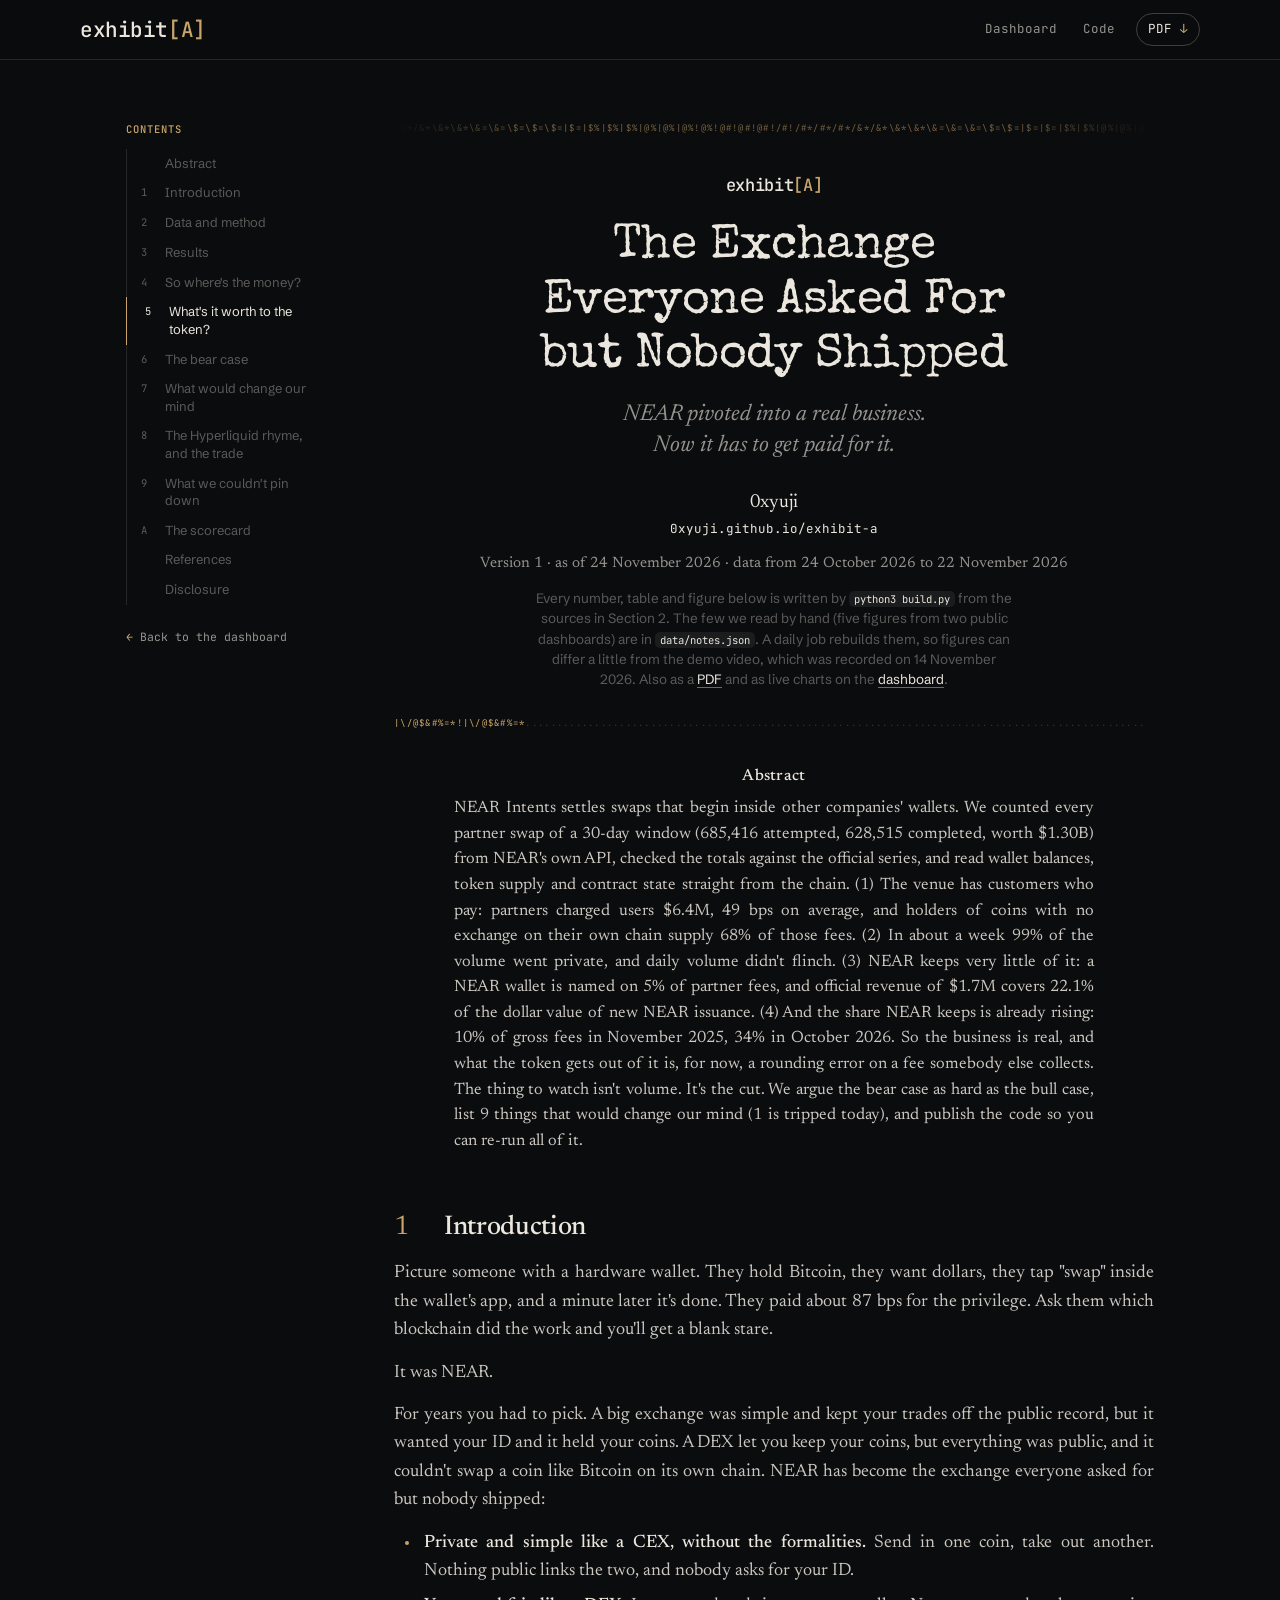
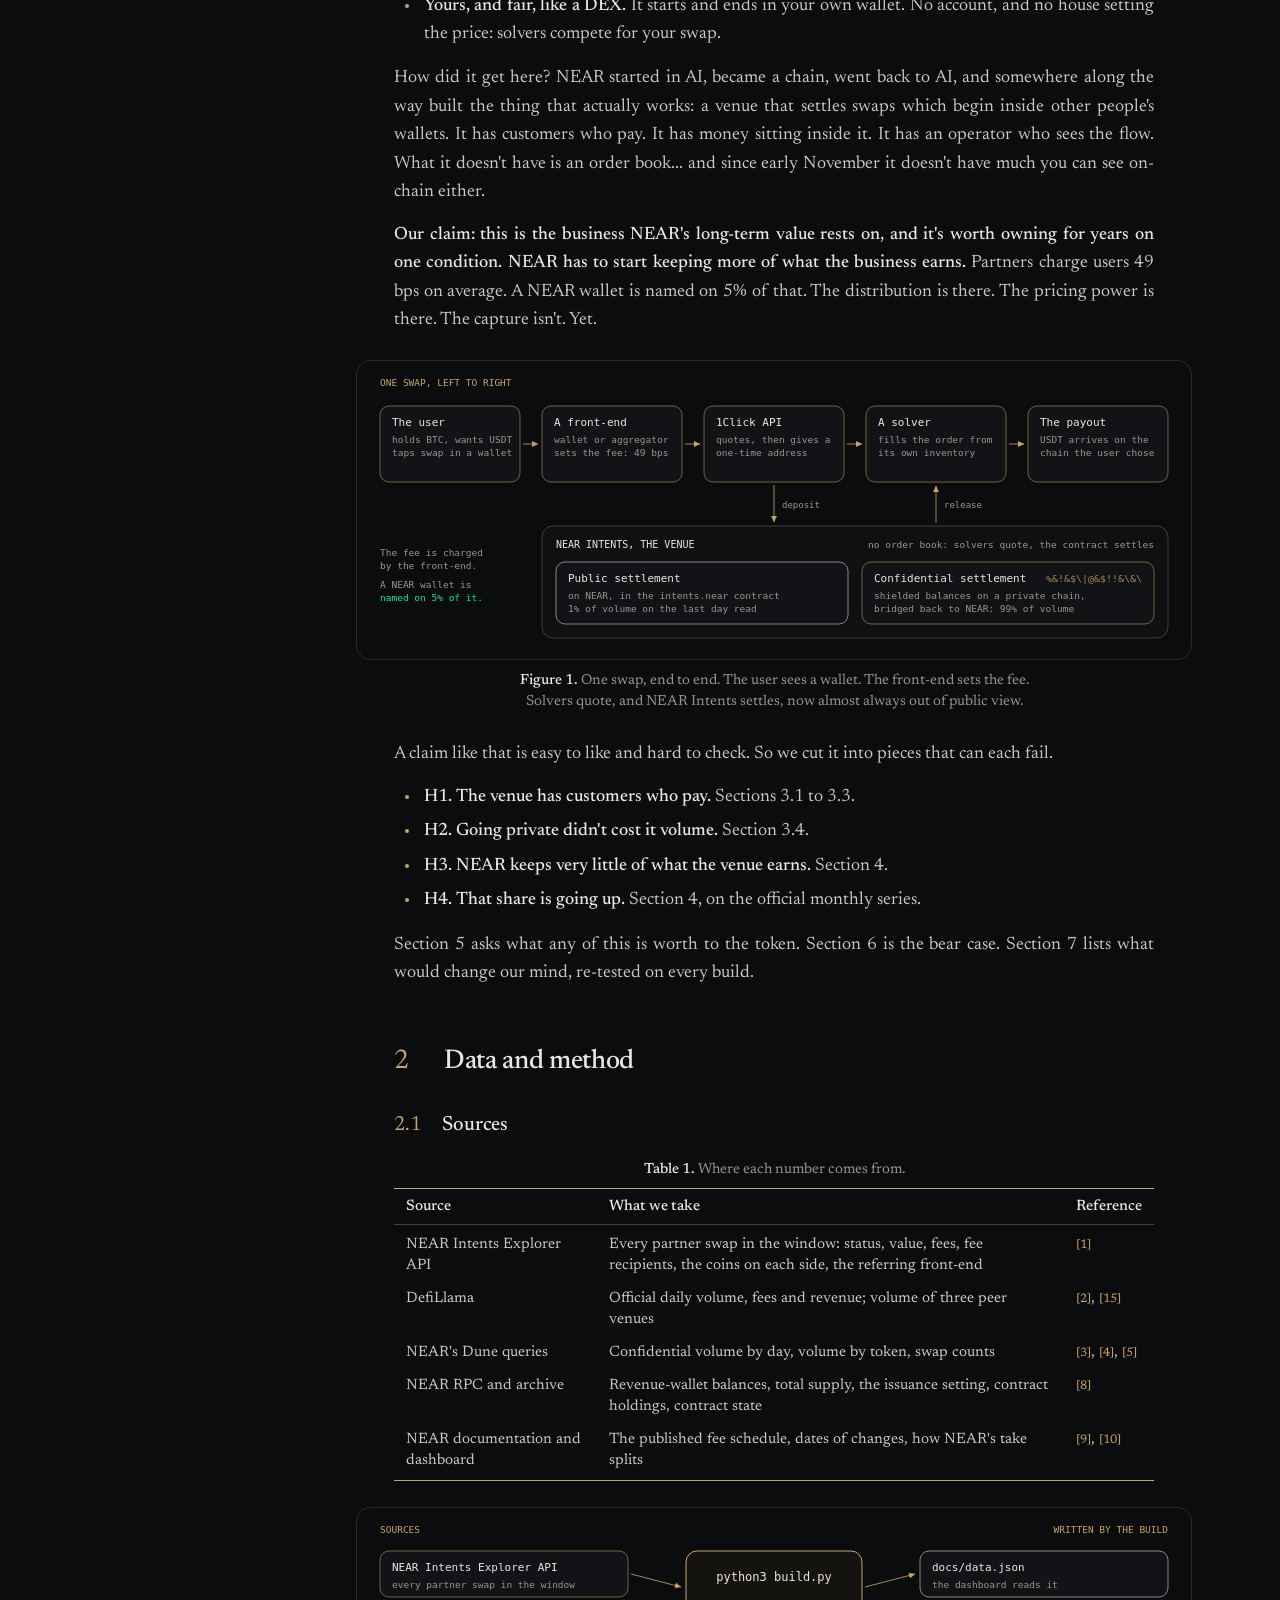
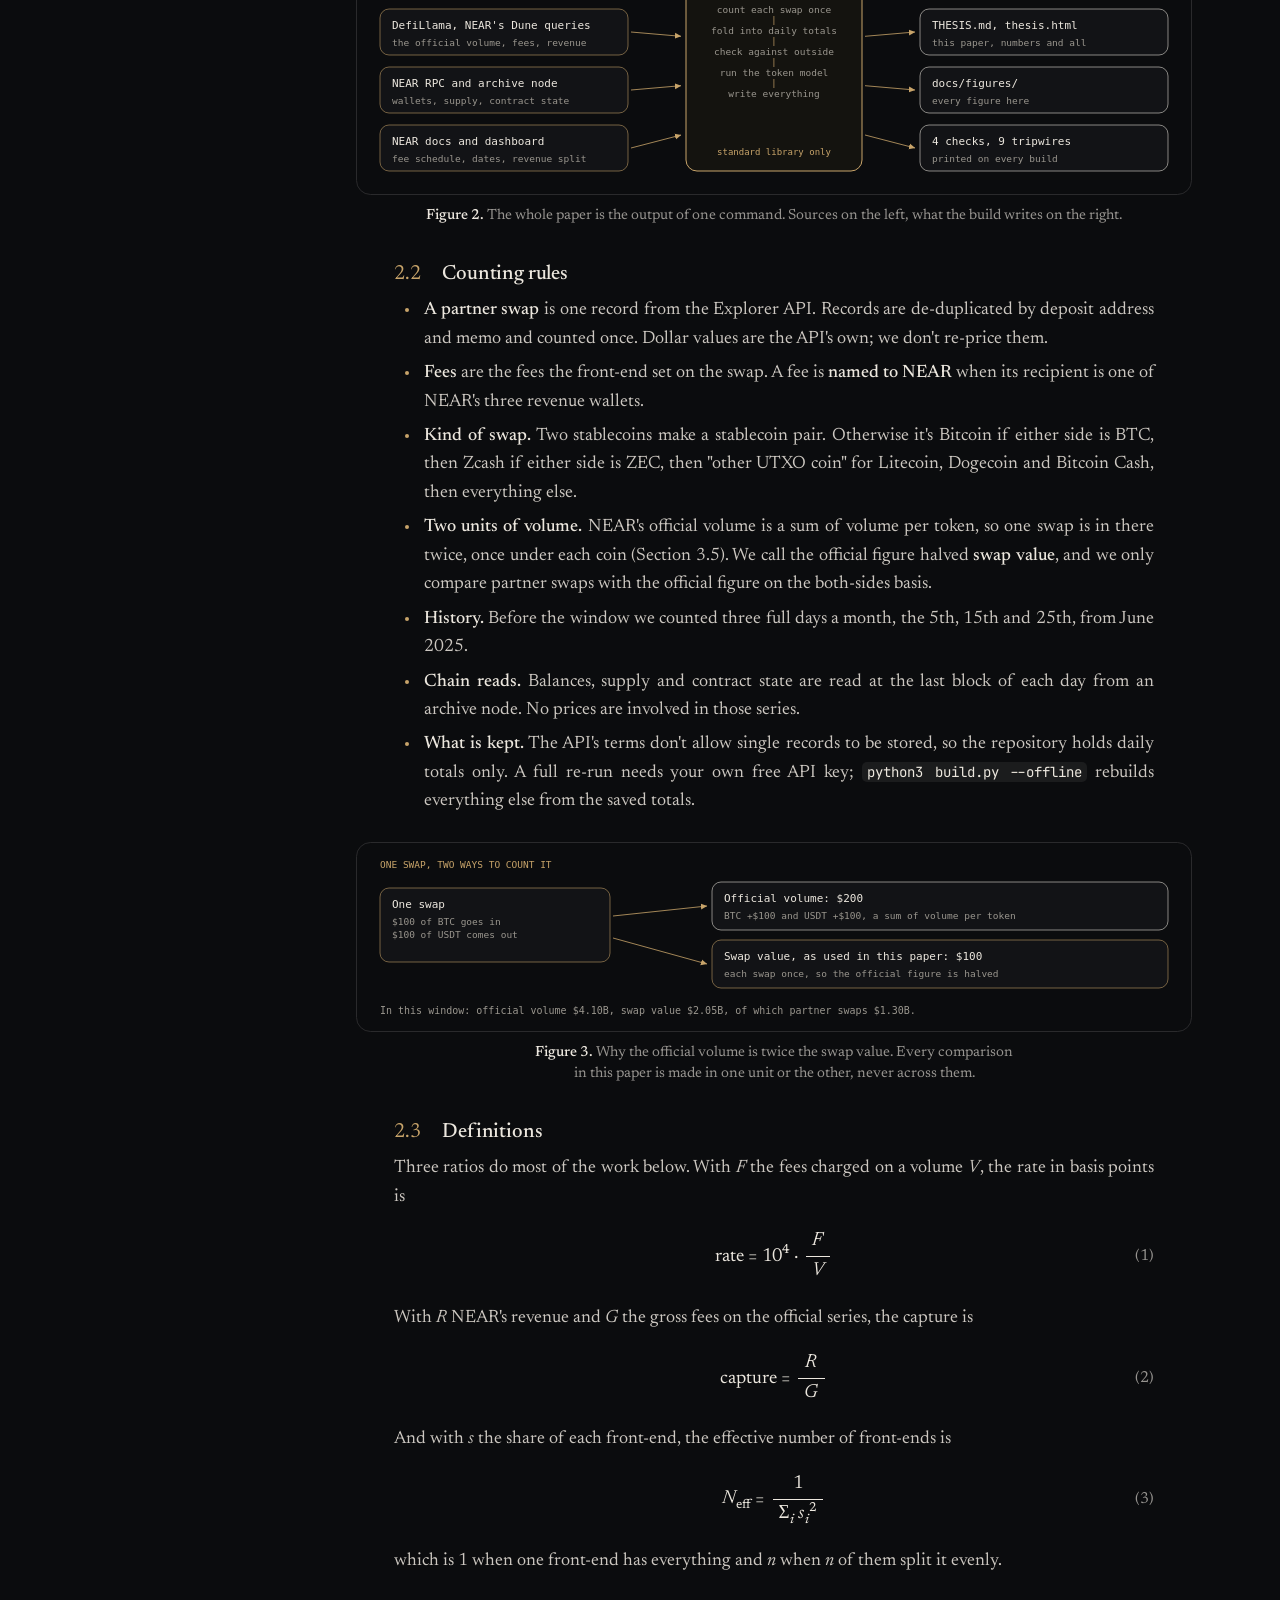
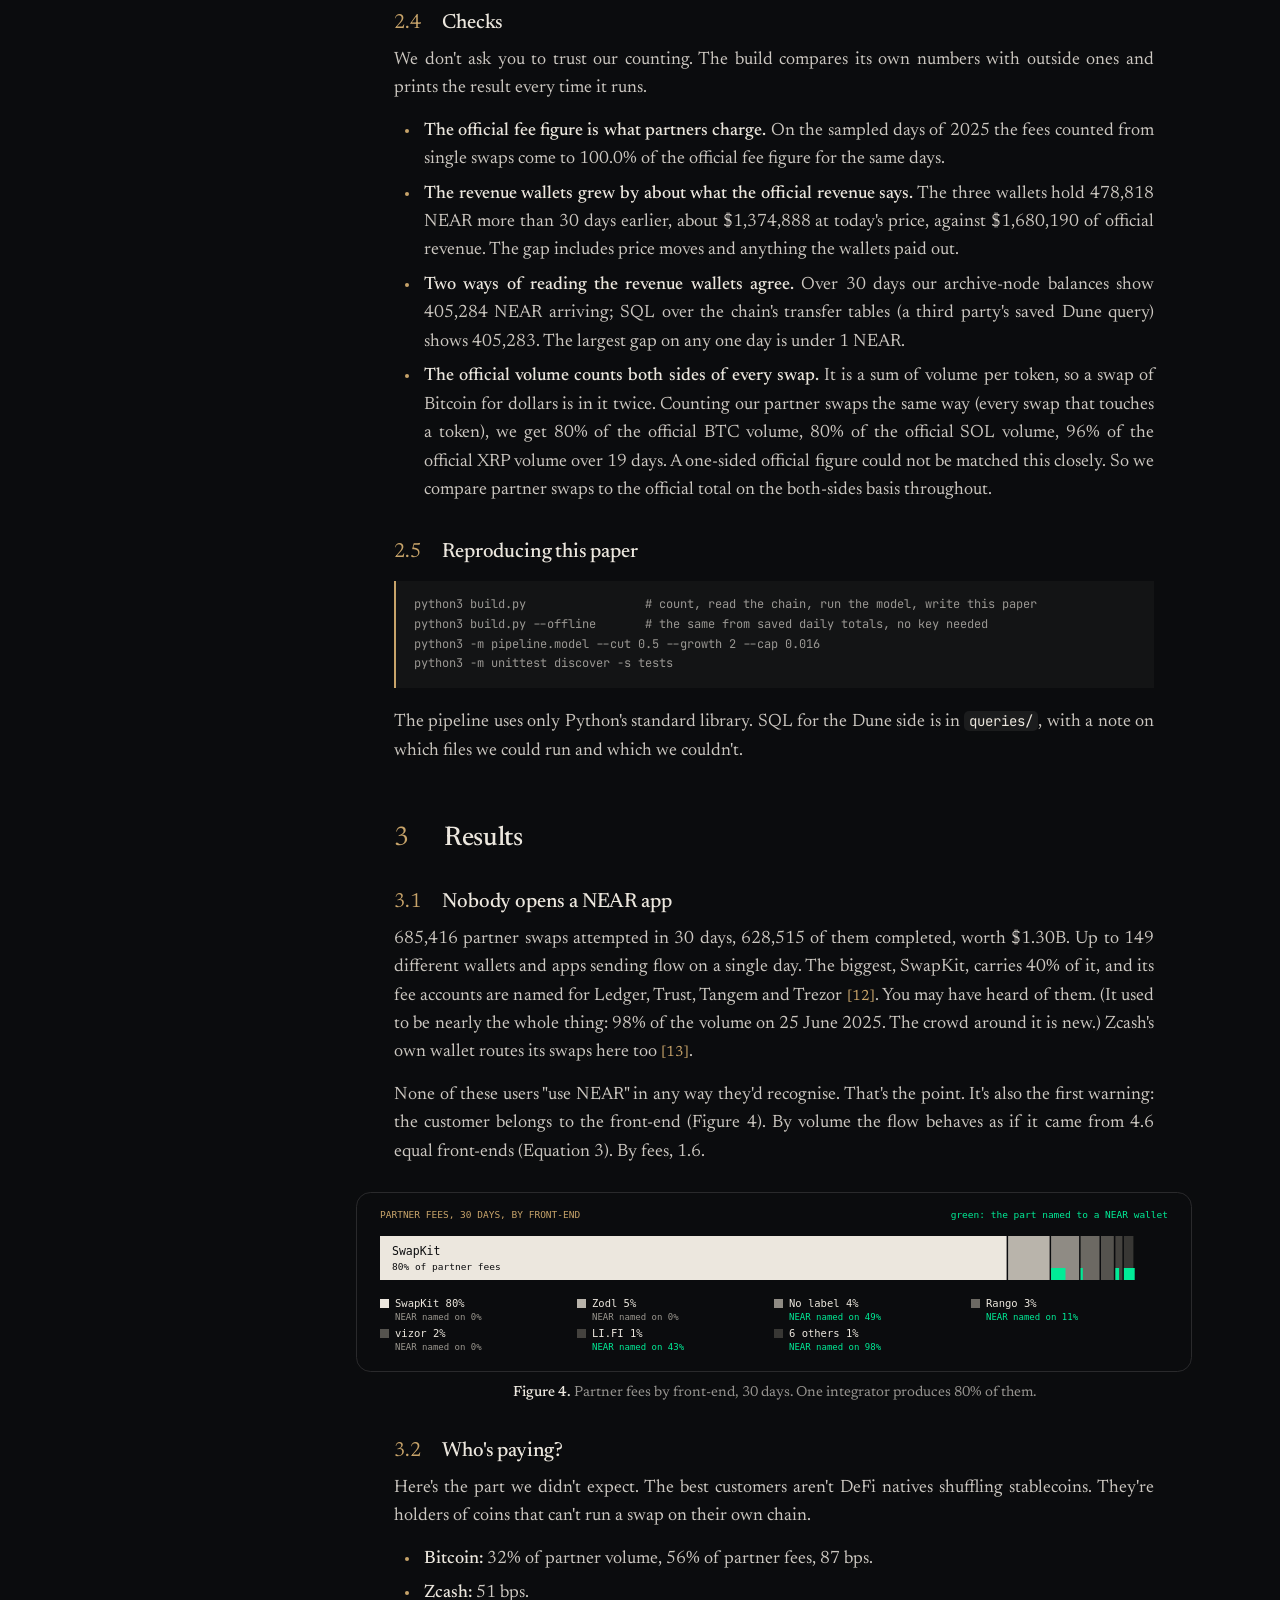
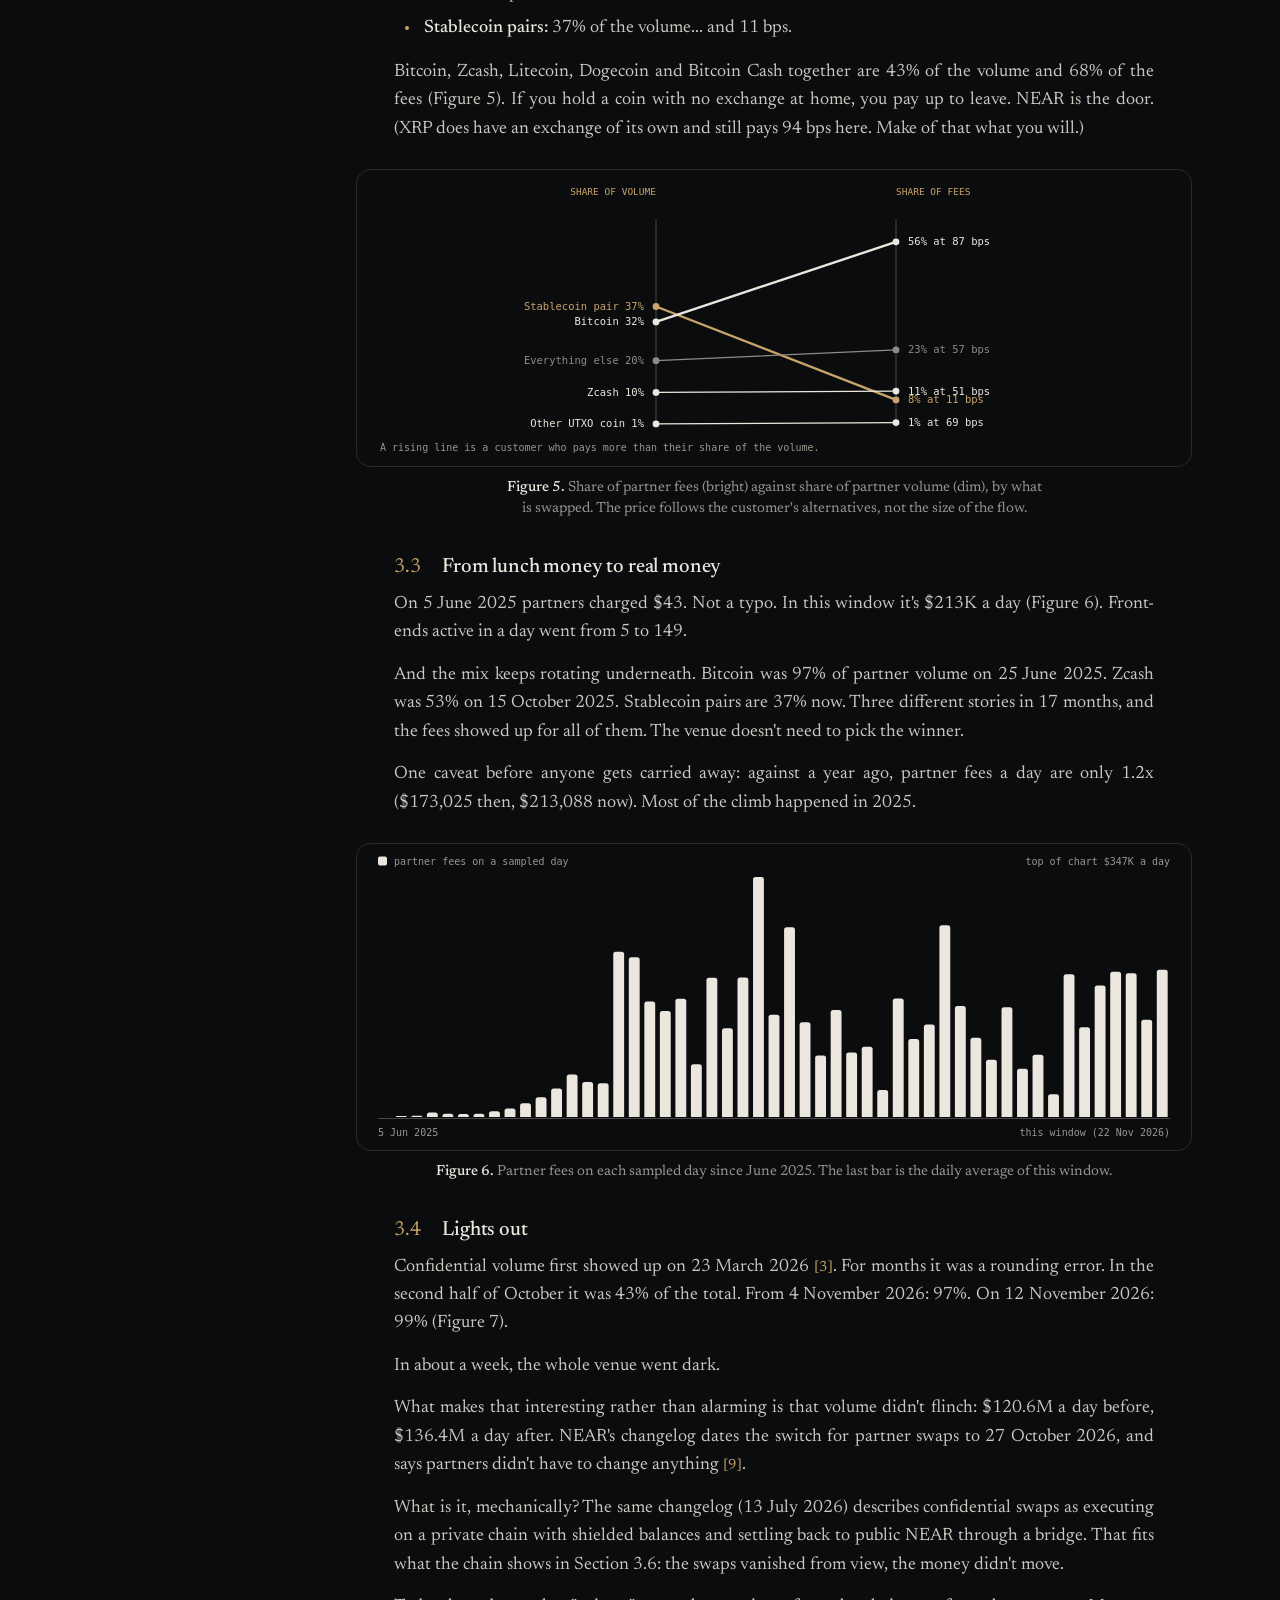
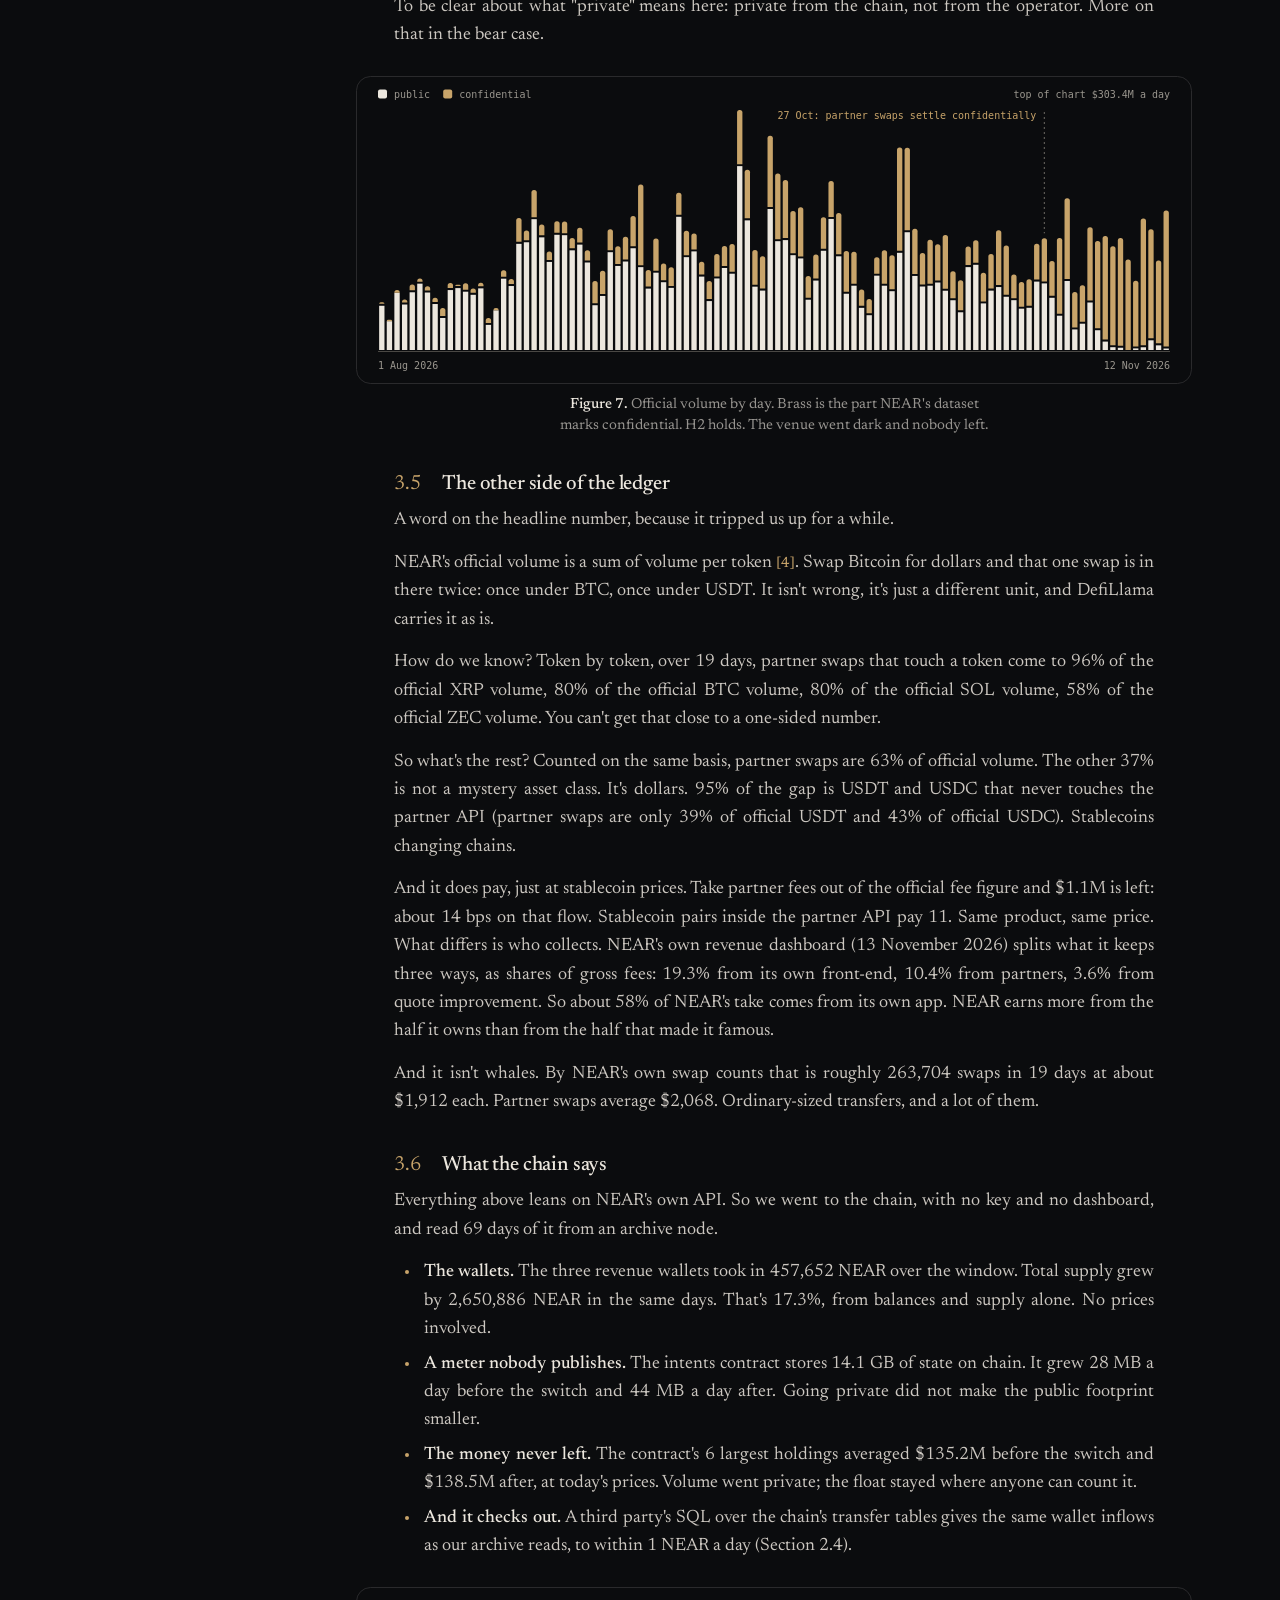
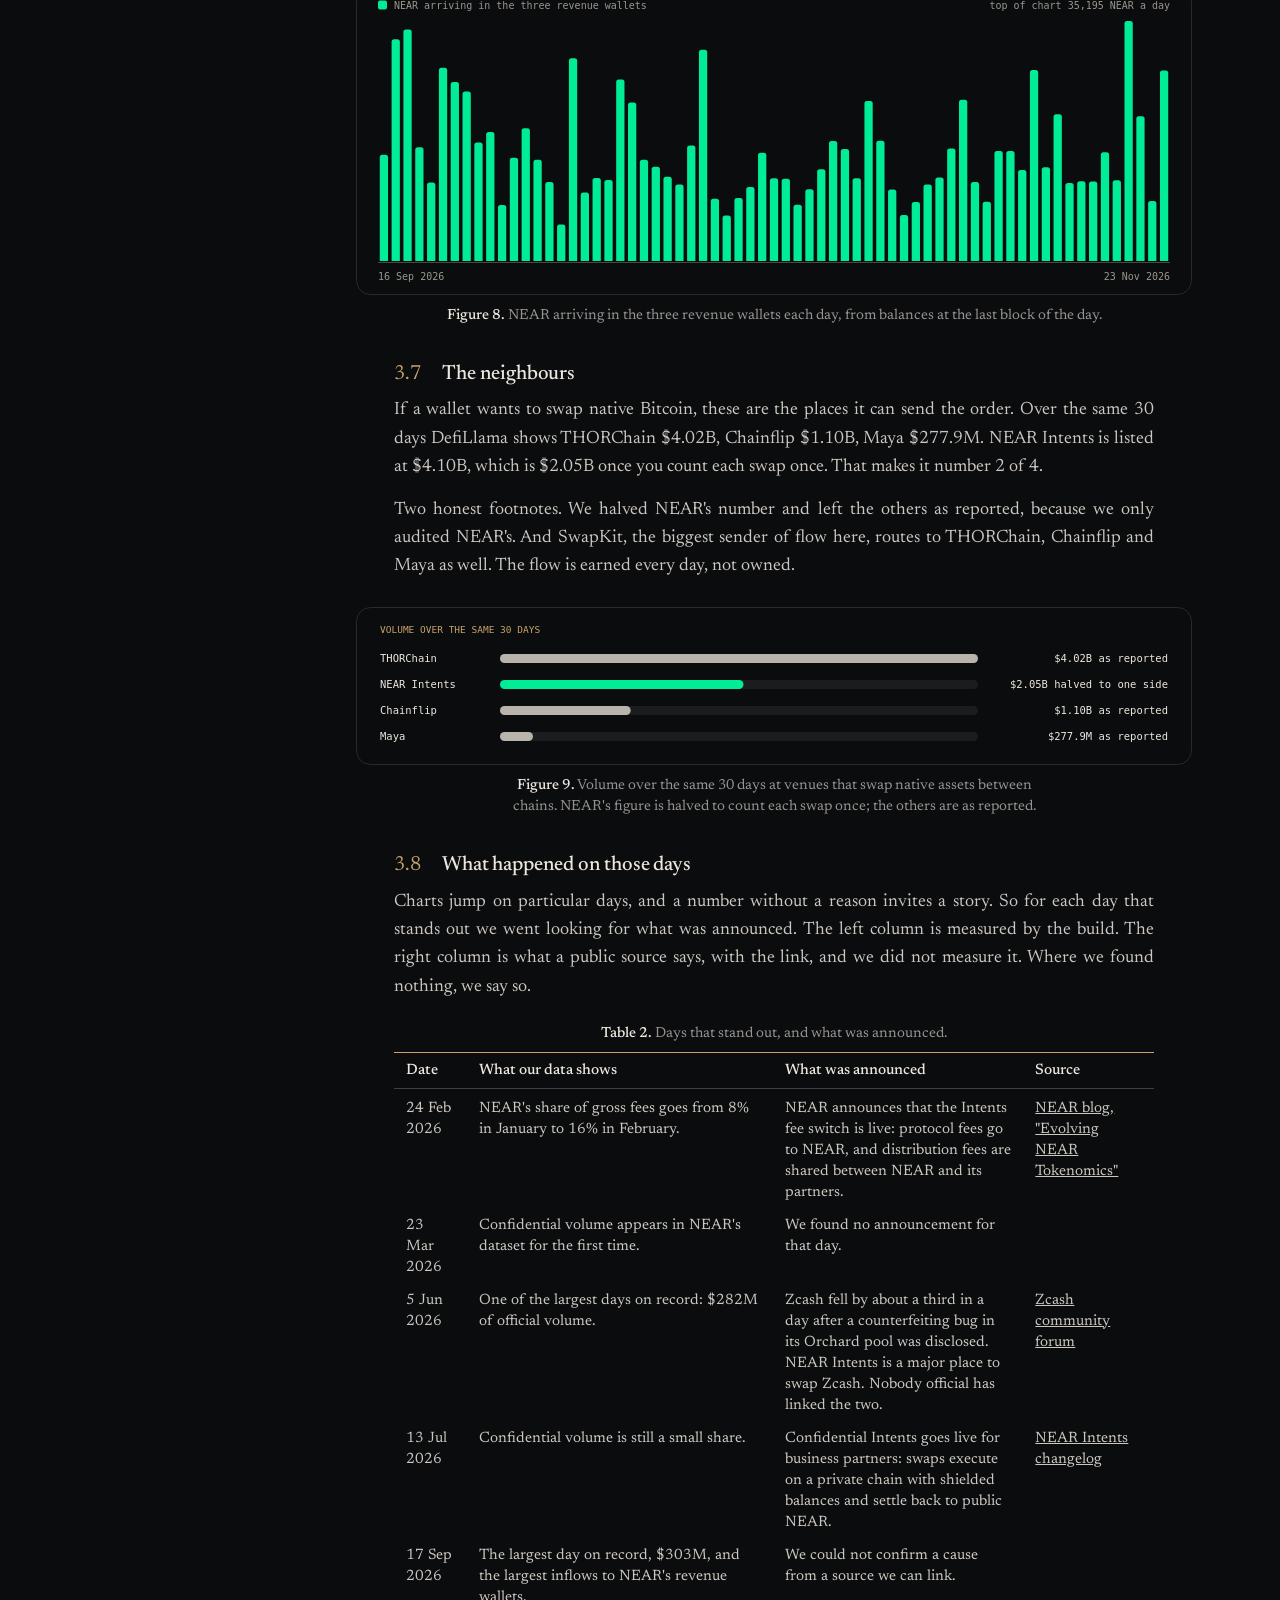
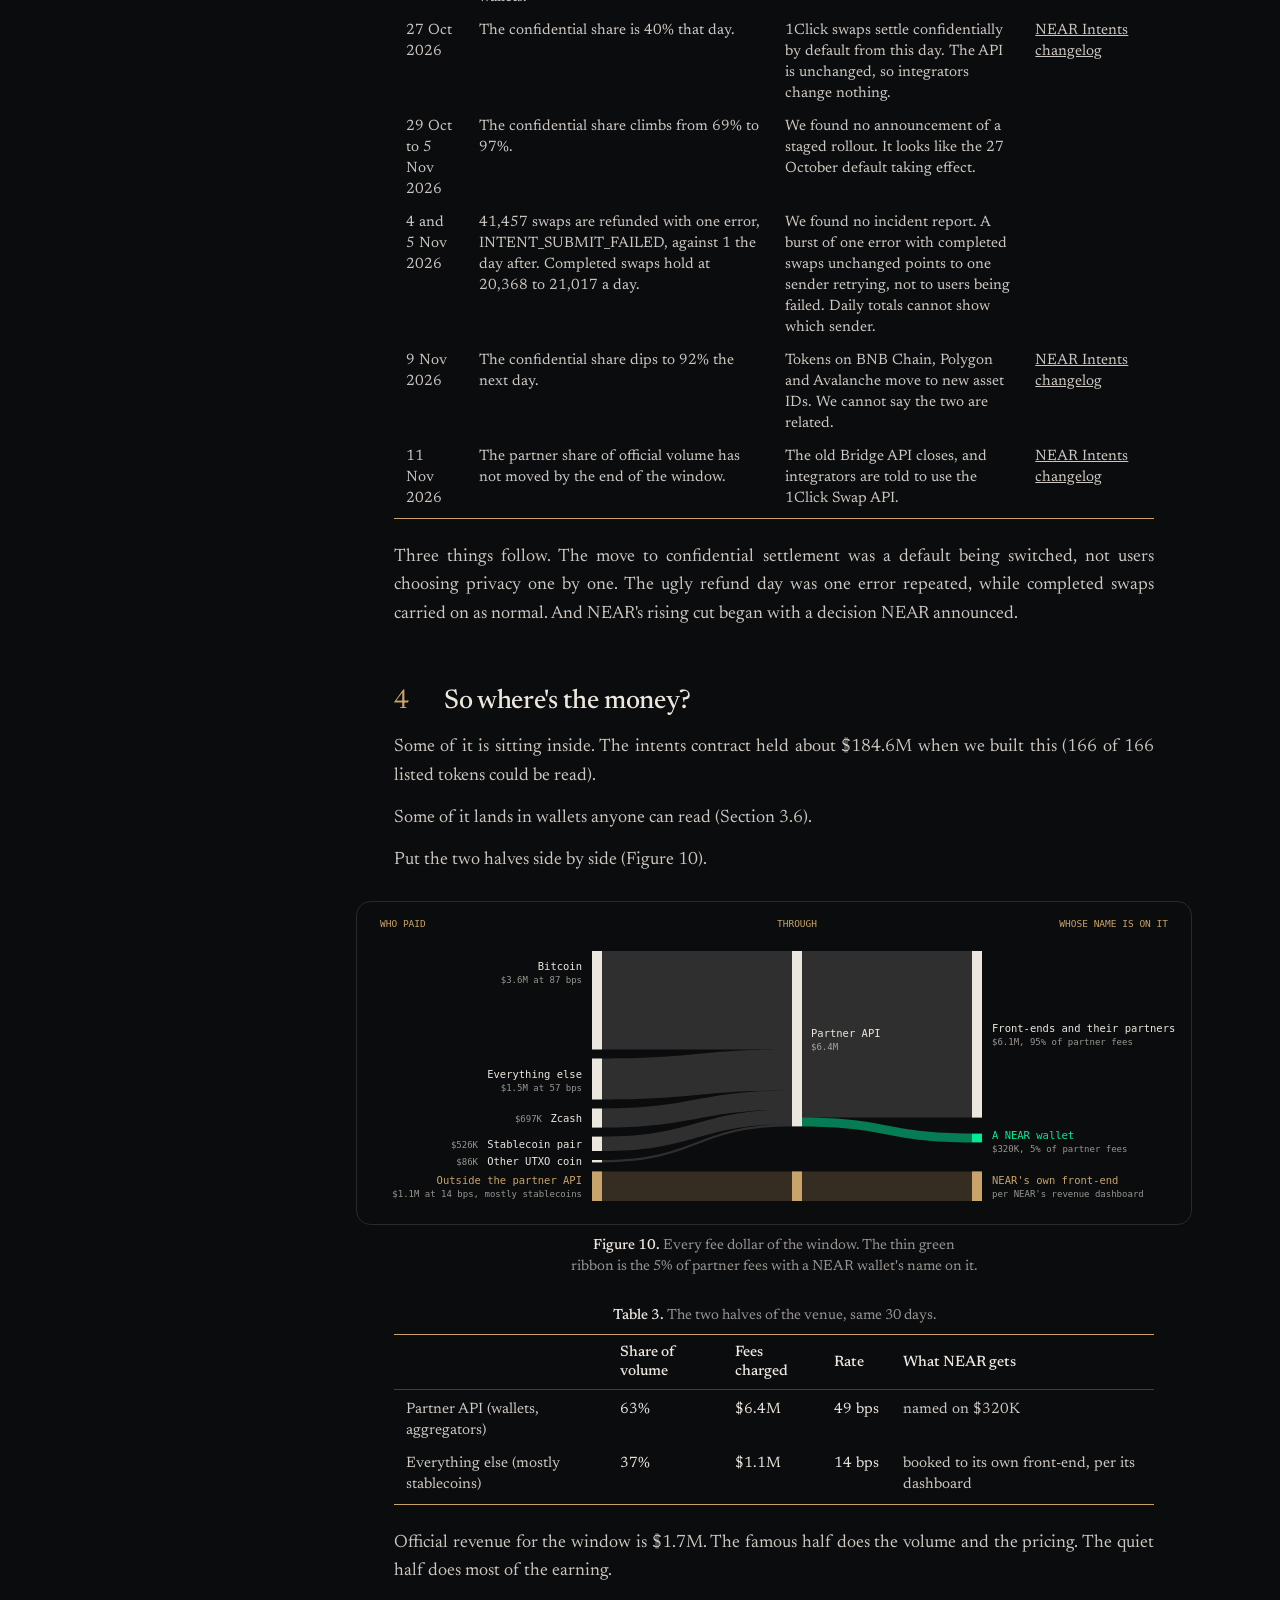
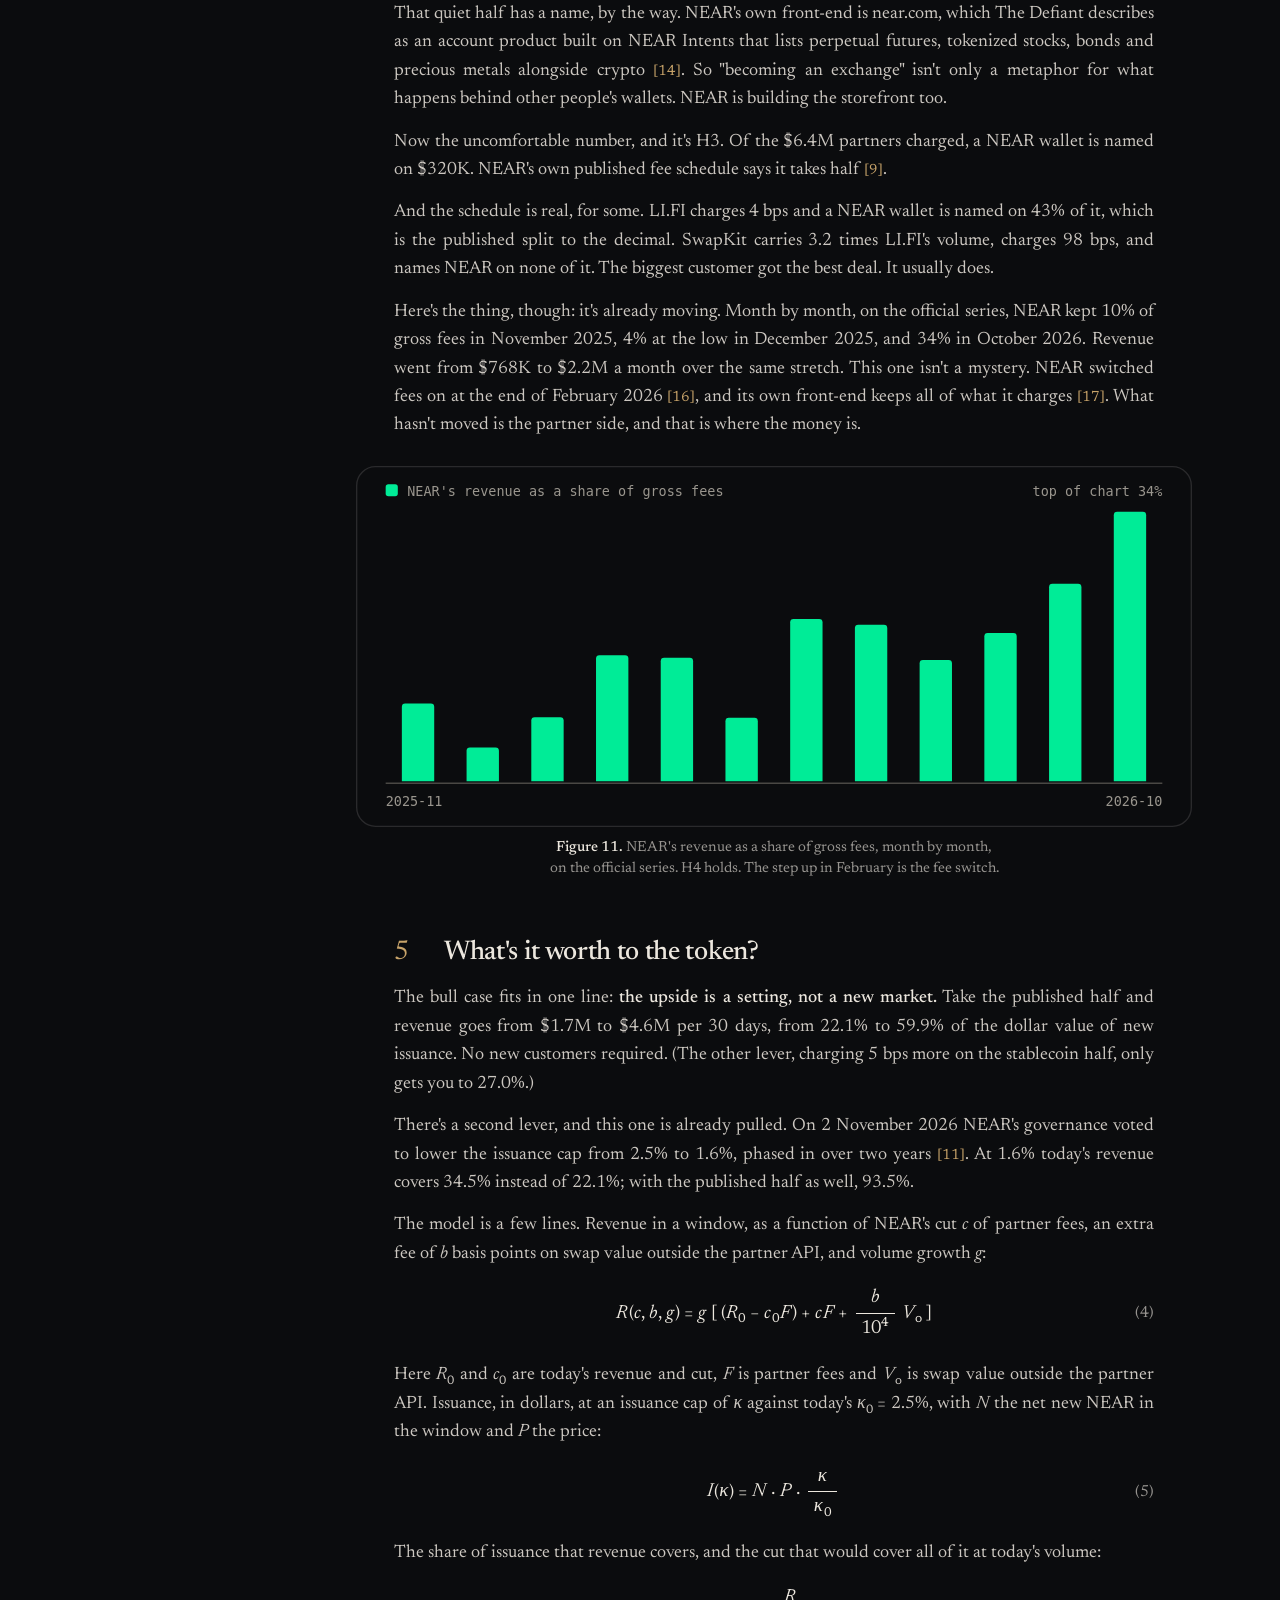
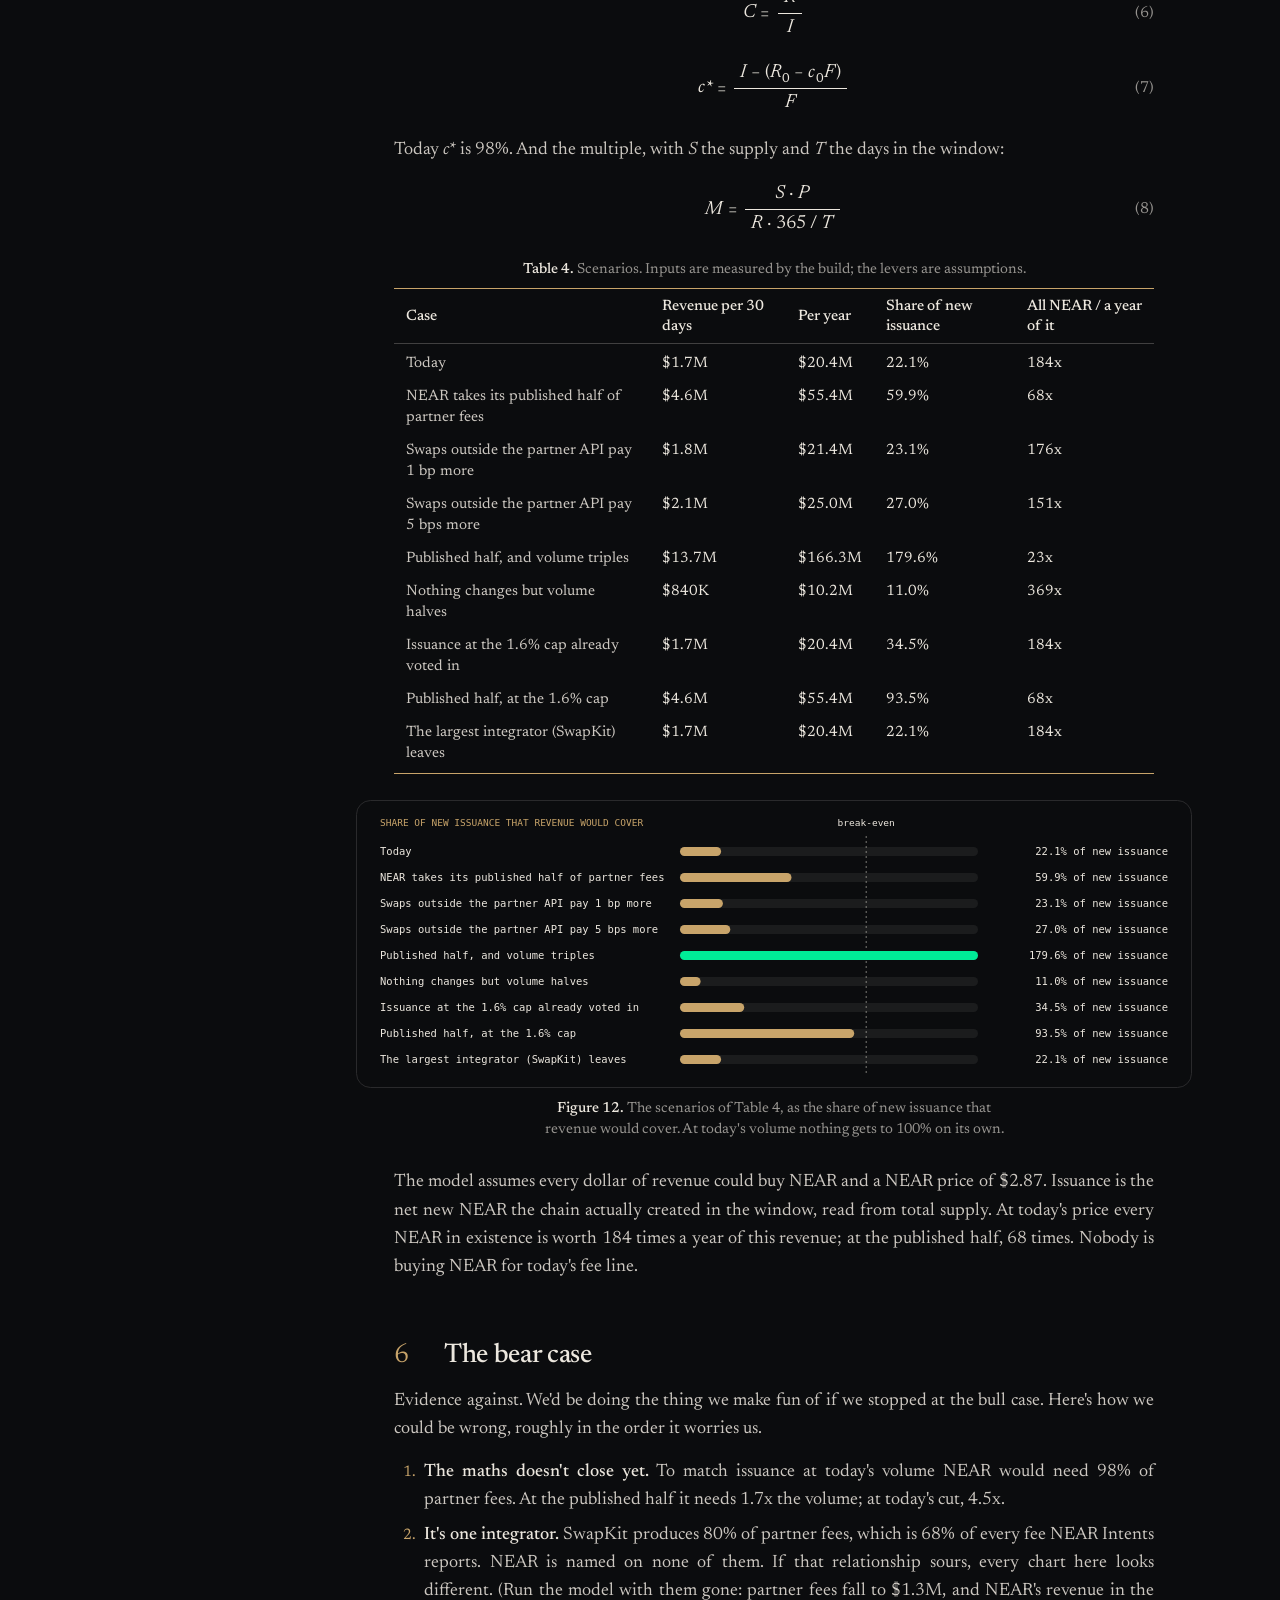
==== commit 619c7edb: "Daily rebuild" ====
--- a/docs/thesis.html
+++ b/docs/thesis.html
@@ -31,14 +31,14 @@
       <p class="band" aria-hidden="true">/&amp;*/&amp;*\&amp;*\&amp;*\&amp;=\&amp;=\$=\$=\$=|$=|$%|$%|$%|@%|@%|@%!@%!@#!@#!@#!/#!/#*/#*/#*/&amp;*/&amp;*\&amp;*\&amp;*\&amp;=\&amp;=\&amp;=\$=\$=|$=|$=|$%|$%|@%|@%|@%!@%!@%!@#!@#!/#!/#!/#*/#*/&amp;*/</p>
       <p class="mark" aria-hidden="true">exhibit<em>[A]</em></p>
       <h1>The Exchange Everyone Asked For but Nobody Shipped</h1>
-      <p class="deck">NEAR pivoted into a real business. Now it has to get paid for it.</p><p class="author"><b>0xyuji</b></p><p class="site"><a href="./">0xyuji.github.io/exhibit-a</a></p><p class="version">Version 1 · as of 23 November 2026 · data from 23 October 2026 to 21 November 2026</p><p class="note"><i>Every number, table and figure below is written by <code>python3 build.py</code> from the sources in Section 2. The few we read by hand (five figures from two public dashboards) are in <code>data/notes.json</code>. A daily job rebuilds them, so figures can differ a little from the demo video, which was recorded on 14 November 2026. Also as a <a href="exhibit-a-thesis.pdf">PDF</a> and as live charts on the <a href="./">dashboard</a>.</i></p>
+      <p class="deck">NEAR pivoted into a real business. Now it has to get paid for it.</p><p class="author"><b>0xyuji</b></p><p class="site"><a href="./">0xyuji.github.io/exhibit-a</a></p><p class="version">Version 1 · as of 24 November 2026 · data from 24 October 2026 to 22 November 2026</p><p class="note"><i>Every number, table and figure below is written by <code>python3 build.py</code> from the sources in Section 2. The few we read by hand (five figures from two public dashboards) are in <code>data/notes.json</code>. A daily job rebuilds them, so figures can differ a little from the demo video, which was recorded on 14 November 2026. Also as a <a href="exhibit-a-thesis.pdf">PDF</a> and as live charts on the <a href="./">dashboard</a>.</i></p>
       <p class="rule" aria-hidden="true"><em>|\/@$&amp;#%=*!|\/@$&amp;#%=*</em>...................................................................................................</p>
     </header>
     <section class="abstract" id="abstract"><h2>Abstract</h2>
-<p>NEAR Intents settles swaps that begin inside other companies' wallets. We counted every partner swap of a 30-day window (671,037 attempted, 614,306 completed, worth $1.30B) from NEAR's own API, checked the totals against the official series, and read wallet balances, token supply and contract state straight from the chain. (1) The venue has customers who pay: partners charged users $6.3M, 49 bps on average, and holders of coins with no exchange on their own chain supply 68% of those fees. (2) In about a week 99% of the volume went private, and daily volume didn't flinch. (3) NEAR keeps very little of it: a NEAR wallet is named on 5% of partner fees, and official revenue of $1.7M covers 21.3% of the dollar value of new NEAR issuance. (4) And the share NEAR keeps is already rising: 10% of gross fees in November 2025, 34% in October 2026. So the business is real, and what the token gets out of it is, for now, a rounding error on a fee somebody else collects. The thing to watch isn't volume. It's the cut. We argue the bear case as hard as the bull case, list 9 things that would change our mind (1 is tripped today), and publish the code so you can re-run all of it.</p>
+<p>NEAR Intents settles swaps that begin inside other companies' wallets. We counted every partner swap of a 30-day window (685,416 attempted, 628,515 completed, worth $1.30B) from NEAR's own API, checked the totals against the official series, and read wallet balances, token supply and contract state straight from the chain. (1) The venue has customers who pay: partners charged users $6.4M, 49 bps on average, and holders of coins with no exchange on their own chain supply 68% of those fees. (2) In about a week 99% of the volume went private, and daily volume didn't flinch. (3) NEAR keeps very little of it: a NEAR wallet is named on 5% of partner fees, and official revenue of $1.7M covers 22.1% of the dollar value of new NEAR issuance. (4) And the share NEAR keeps is already rising: 10% of gross fees in November 2025, 34% in October 2026. So the business is real, and what the token gets out of it is, for now, a rounding error on a fee somebody else collects. The thing to watch isn't volume. It's the cut. We argue the bear case as hard as the bull case, list 9 things that would change our mind (1 is tripped today), and publish the code so you can re-run all of it.</p>
 </section>
 <h2 id="1-introduction"><span class="num">1</span>Introduction</h2>
-<p>Picture someone with a hardware wallet. They hold Bitcoin, they want dollars, they tap "swap" inside the wallet's app, and a minute later it's done. They paid about 86 bps for the privilege. Ask them which blockchain did the work and you'll get a blank stare.</p>
+<p>Picture someone with a hardware wallet. They hold Bitcoin, they want dollars, they tap "swap" inside the wallet's app, and a minute later it's done. They paid about 87 bps for the privilege. Ask them which blockchain did the work and you'll get a blank stare.</p>
 <p>It was NEAR.</p>
 <p>For years you had to pick. A big exchange was simple and kept your trades off the public record, but it wanted your ID and it held your coins. A DEX let you keep your coins, but everything was public, and it couldn't swap a coin like Bitcoin on its own chain. NEAR has become the exchange everyone asked for but nobody shipped:</p>
 <ul><li><b>Private and simple like a CEX, without the formalities.</b> Send in one coin, take out another. Nothing public links the two, and nobody asks for your ID.</li><li><b>Yours, and fair, like a DEX.</b> It starts and ends in your own wallet. No account, and no house setting the price: solvers compete for your swap.</li></ul>
@@ -66,7 +66,7 @@
 <p>which is 1 when one front-end has everything and <i>n</i> when <i>n</i> of them split it evenly.</p>
 <h3 id="2-4-checks"><span class="num">2.4</span>Checks</h3>
 <p>We don't ask you to trust our counting. The build compares its own numbers with outside ones and prints the result every time it runs.</p>
-<ul><li><b>The official fee figure is what partners charge.</b> On the sampled days of 2025 the fees counted from single swaps come to 100.0% of the official fee figure for the same days.</li><li><b>The revenue wallets grew by about what the official revenue says.</b> The three wallets hold 461,111 NEAR more than 30 days earlier, about $1,383,606 at today's price, against $1,694,802 of official revenue. The gap includes price moves and anything the wallets paid out.</li><li><b>Two ways of reading the revenue wallets agree.</b> Over 30 days our archive-node balances show 405,284 NEAR arriving; SQL over the chain's transfer tables (a third party's saved Dune query) shows 405,283. The largest gap on any one day is under 1 NEAR.</li><li><b>The official volume counts both sides of every swap.</b> It is a sum of volume per token, so a swap of Bitcoin for dollars is in it twice. Counting our partner swaps the same way (every swap that touches a token), we get 80% of the official BTC volume, 80% of the official SOL volume, 96% of the official XRP volume over 20 days. A one-sided official figure could not be matched this closely. So we compare partner swaps to the official total on the both-sides basis throughout.</li></ul>
+<ul><li><b>The official fee figure is what partners charge.</b> On the sampled days of 2025 the fees counted from single swaps come to 100.0% of the official fee figure for the same days.</li><li><b>The revenue wallets grew by about what the official revenue says.</b> The three wallets hold 478,818 NEAR more than 30 days earlier, about $1,374,888 at today's price, against $1,680,190 of official revenue. The gap includes price moves and anything the wallets paid out.</li><li><b>Two ways of reading the revenue wallets agree.</b> Over 30 days our archive-node balances show 405,284 NEAR arriving; SQL over the chain's transfer tables (a third party's saved Dune query) shows 405,283. The largest gap on any one day is under 1 NEAR.</li><li><b>The official volume counts both sides of every swap.</b> It is a sum of volume per token, so a swap of Bitcoin for dollars is in it twice. Counting our partner swaps the same way (every swap that touches a token), we get 80% of the official BTC volume, 80% of the official SOL volume, 96% of the official XRP volume over 19 days. A one-sided official figure could not be matched this closely. So we compare partner swaps to the official total on the both-sides basis throughout.</li></ul>
 <h3 id="2-5-reproducing-this-paper"><span class="num">2.5</span>Reproducing this paper</h3>
 <pre>python3 build.py                 # count, read the chain, run the model, write this paper
 python3 build.py --offline       # the same from saved daily totals, no key needed
@@ -75,18 +75,18 @@
 <p>The pipeline uses only Python's standard library. SQL for the Dune side is in <code>queries/</code>, with a note on which files we could run and which we couldn't.</p>
 <h2 id="3-results"><span class="num">3</span>Results</h2>
 <h3 id="3-1-nobody-opens-a-near-app"><span class="num">3.1</span>Nobody opens a NEAR app</h3>
-<p>671,037 partner swaps attempted in 30 days, 614,306 of them completed, worth $1.30B. Up to 149 different wallets and apps sending flow on a single day. The biggest, SwapKit, carries 40% of it, and its fee accounts are named for Ledger, Trust, Tangem and Trezor <a class="cite" href="#ref-12">12</a>. You may have heard of them. (It used to be nearly the whole thing: 98% of the volume on 25 June 2025. The crowd around it is new.) Zcash's own wallet routes its swaps here too <a class="cite" href="#ref-13">13</a>.</p>
+<p>685,416 partner swaps attempted in 30 days, 628,515 of them completed, worth $1.30B. Up to 149 different wallets and apps sending flow on a single day. The biggest, SwapKit, carries 40% of it, and its fee accounts are named for Ledger, Trust, Tangem and Trezor <a class="cite" href="#ref-12">12</a>. You may have heard of them. (It used to be nearly the whole thing: 98% of the volume on 25 June 2025. The crowd around it is new.) Zcash's own wallet routes its swaps here too <a class="cite" href="#ref-13">13</a>.</p>
 <p>None of these users "use NEAR" in any way they'd recognise. That's the point. It's also the first warning: the customer belongs to the front-end (Figure 4). By volume the flow behaves as if it came from 4.6 equal front-ends (Equation 3). By fees, 1.6.</p>
-<figure class="plate" id="figure-4"><img src="figures/fronts.svg" alt="Figure 4" loading="lazy"><figcaption><b>Figure 4.</b> Partner fees by front-end, 30 days. One integrator produces 79% of them.</figcaption></figure>
+<figure class="plate" id="figure-4"><img src="figures/fronts.svg" alt="Figure 4" loading="lazy"><figcaption><b>Figure 4.</b> Partner fees by front-end, 30 days. One integrator produces 80% of them.</figcaption></figure>
 <h3 id="3-2-who-s-paying"><span class="num">3.2</span>Who's paying?</h3>
 <p>Here's the part we didn't expect. The best customers aren't DeFi natives shuffling stablecoins. They're holders of coins that can't run a swap on their own chain.</p>
-<ul><li><b>Bitcoin:</b> 32% of partner volume, 56% of partner fees, 86 bps.</li><li><b>Zcash:</b> 51 bps.</li><li><b>Stablecoin pairs:</b> 37% of the volume... and 11 bps.</li></ul>
+<ul><li><b>Bitcoin:</b> 32% of partner volume, 56% of partner fees, 87 bps.</li><li><b>Zcash:</b> 51 bps.</li><li><b>Stablecoin pairs:</b> 37% of the volume... and 11 bps.</li></ul>
 <p>Bitcoin, Zcash, Litecoin, Dogecoin and Bitcoin Cash together are 43% of the volume and 68% of the fees (Figure 5). If you hold a coin with no exchange at home, you pay up to leave. NEAR is the door. (XRP does have an exchange of its own and still pays 94 bps here. Make of that what you will.)</p>
 <figure class="plate" id="figure-5"><img src="figures/payers.svg" alt="Figure 5" loading="lazy"><figcaption><b>Figure 5.</b> Share of partner fees (bright) against share of partner volume (dim), by what is swapped. The price follows the customer's alternatives, not the size of the flow.</figcaption></figure>
 <h3 id="3-3-from-lunch-money-to-real-money"><span class="num">3.3</span>From lunch money to real money</h3>
-<p>On 5 June 2025 partners charged $43. Not a typo. In this window it's $212K a day (Figure 6). Front-ends active in a day went from 5 to 149.</p>
+<p>On 5 June 2025 partners charged $43. Not a typo. In this window it's $213K a day (Figure 6). Front-ends active in a day went from 5 to 149.</p>
 <p>And the mix keeps rotating underneath. Bitcoin was 97% of partner volume on 25 June 2025. Zcash was 53% on 15 October 2025. Stablecoin pairs are 37% now. Three different stories in 17 months, and the fees showed up for all of them. The venue doesn't need to pick the winner.</p>
-<p>One caveat before anyone gets carried away: against a year ago, partner fees a day are only 1.2x ($173,025 then, $211,616 now). Most of the climb happened in 2025.</p>
+<p>One caveat before anyone gets carried away: against a year ago, partner fees a day are only 1.2x ($173,025 then, $213,088 now). Most of the climb happened in 2025.</p>
 <figure class="plate" id="figure-6"><img src="figures/growth.svg" alt="Figure 6" loading="lazy"><figcaption><b>Figure 6.</b> Partner fees on each sampled day since June 2025. The last bar is the daily average of this window.</figcaption></figure>
 <h3 id="3-4-lights-out"><span class="num">3.4</span>Lights out</h3>
 <p>Confidential volume first showed up on 23 March 2026 <a class="cite" href="#ref-3">3</a>. For months it was a rounding error. In the second half of October it was 43% of the total. From 4 November 2026: 97%. On 12 November 2026: 99% (Figure 7).</p>
@@ -98,16 +98,16 @@
 <h3 id="3-5-the-other-side-of-the-ledger"><span class="num">3.5</span>The other side of the ledger</h3>
 <p>A word on the headline number, because it tripped us up for a while.</p>
 <p>NEAR's official volume is a sum of volume per token <a class="cite" href="#ref-4">4</a>. Swap Bitcoin for dollars and that one swap is in there twice: once under BTC, once under USDT. It isn't wrong, it's just a different unit, and DefiLlama carries it as is.</p>
-<p>How do we know? Token by token, over 20 days, partner swaps that touch a token come to 96% of the official XRP volume, 80% of the official BTC volume, 80% of the official SOL volume, 59% of the official ZEC volume. You can't get that close to a one-sided number.</p>
-<p>So what's the rest? Counted on the same basis, partner swaps are 64% of official volume. The other 36% is not a mystery asset class. It's dollars. 95% of the gap is USDT and USDC that never touches the partner API (partner swaps are only 39% of official USDT and 44% of official USDC). Stablecoins changing chains.</p>
-<p>And it does pay, just at stablecoin prices. Take partner fees out of the official fee figure and $1.1M is left: about 15 bps on that flow. Stablecoin pairs inside the partner API pay 11. Same product, same price. What differs is who collects. NEAR's own revenue dashboard (13 November 2026) splits what it keeps three ways, as shares of gross fees: 19.3% from its own front-end, 10.4% from partners, 3.6% from quote improvement. So about 58% of NEAR's take comes from its own app. NEAR earns more from the half it owns than from the half that made it famous.</p>
-<p>And it isn't whales. By NEAR's own swap counts that is roughly 272,801 swaps in 20 days at about $1,910 each. Partner swaps average $2,109. Ordinary-sized transfers, and a lot of them.</p>
+<p>How do we know? Token by token, over 19 days, partner swaps that touch a token come to 96% of the official XRP volume, 80% of the official BTC volume, 80% of the official SOL volume, 58% of the official ZEC volume. You can't get that close to a one-sided number.</p>
+<p>So what's the rest? Counted on the same basis, partner swaps are 63% of official volume. The other 37% is not a mystery asset class. It's dollars. 95% of the gap is USDT and USDC that never touches the partner API (partner swaps are only 39% of official USDT and 43% of official USDC). Stablecoins changing chains.</p>
+<p>And it does pay, just at stablecoin prices. Take partner fees out of the official fee figure and $1.1M is left: about 14 bps on that flow. Stablecoin pairs inside the partner API pay 11. Same product, same price. What differs is who collects. NEAR's own revenue dashboard (13 November 2026) splits what it keeps three ways, as shares of gross fees: 19.3% from its own front-end, 10.4% from partners, 3.6% from quote improvement. So about 58% of NEAR's take comes from its own app. NEAR earns more from the half it owns than from the half that made it famous.</p>
+<p>And it isn't whales. By NEAR's own swap counts that is roughly 263,704 swaps in 19 days at about $1,912 each. Partner swaps average $2,068. Ordinary-sized transfers, and a lot of them.</p>
 <h3 id="3-6-what-the-chain-says"><span class="num">3.6</span>What the chain says</h3>
-<p>Everything above leans on NEAR's own API. So we went to the chain, with no key and no dashboard, and read 68 days of it from an archive node.</p>
-<ul><li><b>The wallets.</b> The three revenue wallets took in 457,098 NEAR over the window. Total supply grew by 2,652,517 NEAR in the same days. That's 17.2%, from balances and supply alone. No prices involved.</li><li><b>A meter nobody publishes.</b> The intents contract stores 14.1 GB of state on chain. It grew 28 MB a day before the switch and 44 MB a day after. Going private did not make the public footprint smaller.</li><li><b>The money never left.</b> The contract's 6 largest holdings averaged $135.2M before the switch and $138.5M after, at today's prices. Volume went private; the float stayed where anyone can count it.</li><li><b>And it checks out.</b> A third party's SQL over the chain's transfer tables gives the same wallet inflows as our archive reads, to within 1 NEAR a day (Section 2.4).</li></ul>
+<p>Everything above leans on NEAR's own API. So we went to the chain, with no key and no dashboard, and read 69 days of it from an archive node.</p>
+<ul><li><b>The wallets.</b> The three revenue wallets took in 457,652 NEAR over the window. Total supply grew by 2,650,886 NEAR in the same days. That's 17.3%, from balances and supply alone. No prices involved.</li><li><b>A meter nobody publishes.</b> The intents contract stores 14.1 GB of state on chain. It grew 28 MB a day before the switch and 44 MB a day after. Going private did not make the public footprint smaller.</li><li><b>The money never left.</b> The contract's 6 largest holdings averaged $135.2M before the switch and $138.5M after, at today's prices. Volume went private; the float stayed where anyone can count it.</li><li><b>And it checks out.</b> A third party's SQL over the chain's transfer tables gives the same wallet inflows as our archive reads, to within 1 NEAR a day (Section 2.4).</li></ul>
 <figure class="plate" id="figure-8"><img src="figures/inflow.svg" alt="Figure 8" loading="lazy"><figcaption><b>Figure 8.</b> NEAR arriving in the three revenue wallets each day, from balances at the last block of the day.</figcaption></figure>
 <h3 id="3-7-the-neighbours"><span class="num">3.7</span>The neighbours</h3>
-<p>If a wallet wants to swap native Bitcoin, these are the places it can send the order. Over the same 30 days DefiLlama shows THORChain $3.89B, Chainflip $1.13B, Maya $305.4M. NEAR Intents is listed at $4.05B, which is $2.03B once you count each swap once. That makes it number 2 of 4.</p>
+<p>If a wallet wants to swap native Bitcoin, these are the places it can send the order. Over the same 30 days DefiLlama shows THORChain $4.02B, Chainflip $1.10B, Maya $277.9M. NEAR Intents is listed at $4.10B, which is $2.05B once you count each swap once. That makes it number 2 of 4.</p>
 <p>Two honest footnotes. We halved NEAR's number and left the others as reported, because we only audited NEAR's. And SwapKit, the biggest sender of flow here, routes to THORChain, Chainflip and Maya as well. The flow is earned every day, not owned.</p>
 <figure class="plate" id="figure-9"><img src="figures/peers.svg" alt="Figure 9" loading="lazy"><figcaption><b>Figure 9.</b> Volume over the same 30 days at venues that swap native assets between chains. NEAR's figure is halved to count each swap once; the others are as reported.</figcaption></figure>
 <h3 id="3-8-what-happened-on-those-days"><span class="num">3.8</span>What happened on those days</h3>
@@ -116,21 +116,21 @@
 <div class="tableWrap"><table><thead><tr><th>Date</th><th>What our data shows</th><th>What was announced</th><th>Source</th></tr></thead><tbody><tr><td>24 Feb 2026</td><td>NEAR's share of gross fees goes from 8% in January to 16% in February.</td><td>NEAR announces that the Intents fee switch is live: protocol fees go to NEAR, and distribution fees are shared between NEAR and its partners.</td><td><a href="https://www.near.org/blog/evolving-near-tokenomics">NEAR blog, "Evolving NEAR Tokenomics"</a></td></tr><tr><td>23 Mar 2026</td><td>Confidential volume appears in NEAR's dataset for the first time.</td><td>We found no announcement for that day.</td><td></td></tr><tr><td>5 Jun 2026</td><td>One of the largest days on record: $282M of official volume.</td><td>Zcash fell by about a third in a day after a counterfeiting bug in its Orchard pool was disclosed. NEAR Intents is a major place to swap Zcash. Nobody official has linked the two.</td><td><a href="https://forum.zcashcommunity.com/t/the-orchard-counterfeiting-vulnerability-and-next-steps/56015">Zcash community forum</a></td></tr><tr><td>13 Jul 2026</td><td>Confidential volume is still a small share.</td><td>Confidential Intents goes live for business partners: swaps execute on a private chain with shielded balances and settle back to public NEAR.</td><td><a href="https://docs.near-intents.org/changelog/overview">NEAR Intents changelog</a></td></tr><tr><td>17 Sep 2026</td><td>The largest day on record, $303M, and the largest inflows to NEAR's revenue wallets.</td><td>We could not confirm a cause from a source we can link.</td><td></td></tr><tr><td>27 Oct 2026</td><td>The confidential share is 40% that day.</td><td>1Click swaps settle confidentially by default from this day. The API is unchanged, so integrators change nothing.</td><td><a href="https://docs.near-intents.org/changelog/overview">NEAR Intents changelog</a></td></tr><tr><td>29 Oct to 5 Nov 2026</td><td>The confidential share climbs from 69% to 97%.</td><td>We found no announcement of a staged rollout. It looks like the 27 October default taking effect.</td><td></td></tr><tr><td>4 and 5 Nov 2026</td><td>41,457 swaps are refunded with one error, INTENT_SUBMIT_FAILED, against 1 the day after. Completed swaps hold at 20,368 to 21,017 a day.</td><td>We found no incident report. A burst of one error with completed swaps unchanged points to one sender retrying, not to users being failed. Daily totals cannot show which sender.</td><td></td></tr><tr><td>9 Nov 2026</td><td>The confidential share dips to 92% the next day.</td><td>Tokens on BNB Chain, Polygon and Avalanche move to new asset IDs. We cannot say the two are related.</td><td><a href="https://docs.near-intents.org/changelog/overview">NEAR Intents changelog</a></td></tr><tr><td>11 Nov 2026</td><td>The partner share of official volume has not moved by the end of the window.</td><td>The old Bridge API closes, and integrators are told to use the 1Click Swap API.</td><td><a href="https://docs.near-intents.org/changelog/overview">NEAR Intents changelog</a></td></tr></tbody></table></div>
 <p>Three things follow. The move to confidential settlement was a default being switched, not users choosing privacy one by one. The ugly refund day was one error repeated, while completed swaps carried on as normal. And NEAR's rising cut began with a decision NEAR announced.</p>
 <h2 id="4-so-where-s-the-money"><span class="num">4</span>So where's the money?</h2>
-<p>Some of it is sitting inside. The intents contract held about $187.8M when we built this (163 of 163 listed tokens could be read).</p>
+<p>Some of it is sitting inside. The intents contract held about $184.6M when we built this (166 of 166 listed tokens could be read).</p>
 <p>Some of it lands in wallets anyone can read (Section 3.6).</p>
 <p>Put the two halves side by side (Figure 10).</p>
 <figure class="plate" id="figure-10"><img src="figures/feeflow.svg" alt="Figure 10" loading="lazy"><figcaption><b>Figure 10.</b> Every fee dollar of the window. The thin green ribbon is the 5% of partner fees with a NEAR wallet's name on it.</figcaption></figure>
 <p class="caption"><b>Table 3.</b> The two halves of the venue, same 30 days.</p>
-<div class="tableWrap"><table><thead><tr><th></th><th>Share of volume</th><th>Fees charged</th><th>Rate</th><th>What NEAR gets</th></tr></thead><tbody><tr><td>Partner API (wallets, aggregators)</td><td class='n'>64%</td><td class='n'>$6.3M</td><td class='n'>49 bps</td><td>named on $335K</td></tr><tr><td>Everything else (mostly stablecoins)</td><td class='n'>36%</td><td class='n'>$1.1M</td><td class='n'>15 bps</td><td>booked to its own front-end, per its dashboard</td></tr></tbody></table></div>
+<div class="tableWrap"><table><thead><tr><th></th><th>Share of volume</th><th>Fees charged</th><th>Rate</th><th>What NEAR gets</th></tr></thead><tbody><tr><td>Partner API (wallets, aggregators)</td><td class='n'>63%</td><td class='n'>$6.4M</td><td class='n'>49 bps</td><td>named on $320K</td></tr><tr><td>Everything else (mostly stablecoins)</td><td class='n'>37%</td><td class='n'>$1.1M</td><td class='n'>14 bps</td><td>booked to its own front-end, per its dashboard</td></tr></tbody></table></div>
 <p>Official revenue for the window is $1.7M. The famous half does the volume and the pricing. The quiet half does most of the earning.</p>
 <p>That quiet half has a name, by the way. NEAR's own front-end is near.com, which The Defiant describes as an account product built on NEAR Intents that lists perpetual futures, tokenized stocks, bonds and precious metals alongside crypto <a class="cite" href="#ref-14">14</a>. So "becoming an exchange" isn't only a metaphor for what happens behind other people's wallets. NEAR is building the storefront too.</p>
-<p>Now the uncomfortable number, and it's H3. Of the $6.3M partners charged, a NEAR wallet is named on $335K. NEAR's own published fee schedule says it takes half <a class="cite" href="#ref-9">9</a>.</p>
-<p>And the schedule is real, for some. LI.FI charges 4 bps and a NEAR wallet is named on 44% of it, which is the published split to the decimal. SwapKit carries 3.2 times LI.FI's volume, charges 98 bps, and names NEAR on none of it. The biggest customer got the best deal. It usually does.</p>
+<p>Now the uncomfortable number, and it's H3. Of the $6.4M partners charged, a NEAR wallet is named on $320K. NEAR's own published fee schedule says it takes half <a class="cite" href="#ref-9">9</a>.</p>
+<p>And the schedule is real, for some. LI.FI charges 4 bps and a NEAR wallet is named on 43% of it, which is the published split to the decimal. SwapKit carries 3.2 times LI.FI's volume, charges 98 bps, and names NEAR on none of it. The biggest customer got the best deal. It usually does.</p>
 <p>Here's the thing, though: it's already moving. Month by month, on the official series, NEAR kept 10% of gross fees in November 2025, 4% at the low in December 2025, and 34% in October 2026. Revenue went from $768K to $2.2M a month over the same stretch. This one isn't a mystery. NEAR switched fees on at the end of February 2026 <a class="cite" href="#ref-16">16</a>, and its own front-end keeps all of what it charges <a class="cite" href="#ref-17">17</a>. What hasn't moved is the partner side, and that is where the money is.</p>
 <figure class="plate" id="figure-11"><img src="figures/capture.svg" alt="Figure 11" loading="lazy"><figcaption><b>Figure 11.</b> NEAR's revenue as a share of gross fees, month by month, on the official series. H4 holds. The step up in February is the fee switch.</figcaption></figure>
 <h2 id="5-what-s-it-worth-to-the-token"><span class="num">5</span>What's it worth to the token?</h2>
-<p>The bull case fits in one line: <b>the upside is a setting, not a new market.</b> Take the published half and revenue goes from $1.7M to $4.5M per 30 days, from 21.3% to 57.0% of the dollar value of new issuance. No new customers required. (The other lever, charging 5 bps more on the stablecoin half, only gets you to 25.9%.)</p>
-<p>There's a second lever, and this one is already pulled. On 2 November 2026 NEAR's governance voted to lower the issuance cap from 2.5% to 1.6%, phased in over two years <a class="cite" href="#ref-11">11</a>. At 1.6% today's revenue covers 33.3% instead of 21.3%; with the published half as well, 89.0%.</p>
+<p>The bull case fits in one line: <b>the upside is a setting, not a new market.</b> Take the published half and revenue goes from $1.7M to $4.6M per 30 days, from 22.1% to 59.9% of the dollar value of new issuance. No new customers required. (The other lever, charging 5 bps more on the stablecoin half, only gets you to 27.0%.)</p>
+<p>There's a second lever, and this one is already pulled. On 2 November 2026 NEAR's governance voted to lower the issuance cap from 2.5% to 1.6%, phased in over two years <a class="cite" href="#ref-11">11</a>. At 1.6% today's revenue covers 34.5% instead of 22.1%; with the published half as well, 93.5%.</p>
 <p>The model is a few lines. Revenue in a window, as a function of NEAR's cut <i>c</i> of partner fees, an extra fee of <i>b</i> basis points on swap value outside the partner API, and volume growth <i>g</i>:</p>
 <div class="eq" id="eq-4"><span class="m"><i>R</i>(<i>c</i>, <i>b</i>, <i>g</i>) = <i>g</i> [ (<i>R</i><sub>0</sub> &minus; <i>c</i><sub>0</sub><i>F</i>) + <i>c</i><i>F</i> + <span class="frac"><span><i>b</i></span><span>10<sup>4</sup></span></span> <i>V</i><sub>o</sub> ]</span><span class="no">(4)</span></div>
 <p>Here <i>R</i><sub>0</sub> and <i>c</i><sub>0</sub> are today's revenue and cut, <i>F</i> is partner fees and <i>V</i><sub>o</sub> is swap value outside the partner API. Issuance, in dollars, at an issuance cap of <i>κ</i> against today's <i>κ</i><sub>0</sub> = 2.5%, with <i>N</i> the net new NEAR in the window and <i>P</i> the price:</p>
@@ -138,31 +138,31 @@
 <p>The share of issuance that revenue covers, and the cut that would cover all of it at today's volume:</p>
 <div class="eq" id="eq-6"><span class="m"><i>C</i> = <span class="frac"><span><i>R</i></span><span><i>I</i></span></span></span><span class="no">(6)</span></div>
 <div class="eq" id="eq-7"><span class="m"><i>c</i>* = <span class="frac"><span><i>I</i> &minus; (<i>R</i><sub>0</sub> &minus; <i>c</i><sub>0</sub><i>F</i>)</span><span><i>F</i></span></span></span><span class="no">(7)</span></div>
-<p>Today <i>c</i>&#42; is 104%. And the multiple, with <i>S</i> the supply and <i>T</i> the days in the window:</p>
+<p>Today <i>c</i>&#42; is 98%. And the multiple, with <i>S</i> the supply and <i>T</i> the days in the window:</p>
 <div class="eq" id="eq-8"><span class="m"><i>M</i> = <span class="frac"><span><i>S</i> &middot; <i>P</i></span><span><i>R</i> &middot; 365 / <i>T</i></span></span></span><span class="no">(8)</span></div>
 <p class="caption"><b>Table 4.</b> Scenarios. Inputs are measured by the build; the levers are assumptions.</p>
-<div class="tableWrap"><table><thead><tr><th>Case</th><th>Revenue per 30 days</th><th>Per year</th><th>Share of new issuance</th><th>All NEAR / a year of it</th></tr></thead><tbody><tr><td>Today</td><td class='n'>$1.7M</td><td class='n'>$20.6M</td><td class='n'>21.3%</td><td class='n'>191x</td></tr><tr><td>NEAR takes its published half of partner fees</td><td class='n'>$4.5M</td><td class='n'>$55.2M</td><td class='n'>57.0%</td><td class='n'>71x</td></tr><tr><td>Swaps outside the partner API pay 1 bp more</td><td class='n'>$1.8M</td><td class='n'>$21.5M</td><td class='n'>22.2%</td><td class='n'>183x</td></tr><tr><td>Swaps outside the partner API pay 5 bps more</td><td class='n'>$2.1M</td><td class='n'>$25.1M</td><td class='n'>25.9%</td><td class='n'>157x</td></tr><tr><td>Published half, and volume triples</td><td class='n'>$13.6M</td><td class='n'>$165.5M</td><td class='n'>170.9%</td><td class='n'>24x</td></tr><tr><td>Nothing changes but volume halves</td><td class='n'>$847K</td><td class='n'>$10.3M</td><td class='n'>10.6%</td><td class='n'>382x</td></tr><tr><td>Issuance at the 1.6% cap already voted in</td><td class='n'>$1.7M</td><td class='n'>$20.6M</td><td class='n'>33.3%</td><td class='n'>191x</td></tr><tr><td>Published half, at the 1.6% cap</td><td class='n'>$4.5M</td><td class='n'>$55.2M</td><td class='n'>89.0%</td><td class='n'>71x</td></tr><tr><td>The largest integrator (SwapKit) leaves</td><td class='n'>$1.7M</td><td class='n'>$20.6M</td><td class='n'>21.3%</td><td class='n'>191x</td></tr></tbody></table></div>
+<div class="tableWrap"><table><thead><tr><th>Case</th><th>Revenue per 30 days</th><th>Per year</th><th>Share of new issuance</th><th>All NEAR / a year of it</th></tr></thead><tbody><tr><td>Today</td><td class='n'>$1.7M</td><td class='n'>$20.4M</td><td class='n'>22.1%</td><td class='n'>184x</td></tr><tr><td>NEAR takes its published half of partner fees</td><td class='n'>$4.6M</td><td class='n'>$55.4M</td><td class='n'>59.9%</td><td class='n'>68x</td></tr><tr><td>Swaps outside the partner API pay 1 bp more</td><td class='n'>$1.8M</td><td class='n'>$21.4M</td><td class='n'>23.1%</td><td class='n'>176x</td></tr><tr><td>Swaps outside the partner API pay 5 bps more</td><td class='n'>$2.1M</td><td class='n'>$25.0M</td><td class='n'>27.0%</td><td class='n'>151x</td></tr><tr><td>Published half, and volume triples</td><td class='n'>$13.7M</td><td class='n'>$166.3M</td><td class='n'>179.6%</td><td class='n'>23x</td></tr><tr><td>Nothing changes but volume halves</td><td class='n'>$840K</td><td class='n'>$10.2M</td><td class='n'>11.0%</td><td class='n'>369x</td></tr><tr><td>Issuance at the 1.6% cap already voted in</td><td class='n'>$1.7M</td><td class='n'>$20.4M</td><td class='n'>34.5%</td><td class='n'>184x</td></tr><tr><td>Published half, at the 1.6% cap</td><td class='n'>$4.6M</td><td class='n'>$55.4M</td><td class='n'>93.5%</td><td class='n'>68x</td></tr><tr><td>The largest integrator (SwapKit) leaves</td><td class='n'>$1.7M</td><td class='n'>$20.4M</td><td class='n'>22.1%</td><td class='n'>184x</td></tr></tbody></table></div>
 <figure class="plate" id="figure-12"><img src="figures/model.svg" alt="Figure 12" loading="lazy"><figcaption><b>Figure 12.</b> The scenarios of Table 4, as the share of new issuance that revenue would cover. At today's volume nothing gets to 100% on its own.</figcaption></figure>
-<p>The model assumes every dollar of revenue could buy NEAR and a NEAR price of $3.00. Issuance is the net new NEAR the chain actually created in the window, read from total supply. At today's price every NEAR in existence is worth 191 times a year of this revenue; at the published half, 71 times. Nobody is buying NEAR for today's fee line.</p>
+<p>The model assumes every dollar of revenue could buy NEAR and a NEAR price of $2.87. Issuance is the net new NEAR the chain actually created in the window, read from total supply. At today's price every NEAR in existence is worth 184 times a year of this revenue; at the published half, 68 times. Nobody is buying NEAR for today's fee line.</p>
 <h2 id="6-the-bear-case"><span class="num">6</span>The bear case</h2>
 <p>Evidence against. We'd be doing the thing we make fun of if we stopped at the bull case. Here's how we could be wrong, roughly in the order it worries us.</p>
-<ol><li><b>The maths doesn't close yet.</b> To match issuance at today's volume NEAR would need 104% of partner fees, which is more than all of them. At the published half it needs 1.8x the volume; at today's cut, 4.7x.</li><li><b>It's one integrator.</b> SwapKit produces 79% of partner fees, which is 68% of every fee NEAR Intents reports. NEAR is named on none of them. If that relationship sours, every chart here looks different. (Run the model with them gone: partner fees fall to $1.3M, and NEAR's revenue in the records doesn't move, because it was never named on those fees. Either NEAR is paid some other way, or it is giving away its biggest channel.)</li><li><b>The cut may be thin for a reason.</b> $335K of $6.3M. The partners own the customer, and whoever owns the customer sets the terms.</li><li><b>Half the volume is thin.</b> Counted the same way, partner swaps are 64% of official volume and 86% of official fees. The other 36% brings the remaining 14%. 95% of that gap is USDT and USDC, paying about 15 bps. Useful, and NEAR's own, but stablecoin margins won't carry the token.</li><li><b>Whales.</b> The largest 1% of swaps carry 51% of partner volume.</li><li><b>The switch broke things.</b> On 5 November 2026, 62% of swaps were refunded or failed. Over the whole window 8.5% didn't complete. Strip out the worst days and it's 2.1%... but users don't get to strip out the worst days. (Table 2 has the detail: almost all of it was one error, and completed swaps never dipped.)</li><li><b>"Private" has an asterisk.</b> Every swap we counted was read from NEAR's own Explorer API <a class="cite" href="#ref-1">1</a>, after the switch. Users trust the operator the way they'd trust an exchange, and an exchange without identity checks carries regulatory risk that no chart here can measure.</li><li><b>It's small next to issuance.</b> $1.7M of revenue in 30 days against roughly $8.0M of new NEAR. Halve the volume and cover falls to 10.6%.</li><li><b>The official series moved the goalposts.</b> DefiLlama's volume <a class="cite" href="#ref-2">2</a> counts confidential volume only from 1 September 2026, which flatters growth across that date. Worth knowing before you draw a trendline.</li></ol>
+<ol><li><b>The maths doesn't close yet.</b> To match issuance at today's volume NEAR would need 98% of partner fees. At the published half it needs 1.7x the volume; at today's cut, 4.5x.</li><li><b>It's one integrator.</b> SwapKit produces 80% of partner fees, which is 68% of every fee NEAR Intents reports. NEAR is named on none of them. If that relationship sours, every chart here looks different. (Run the model with them gone: partner fees fall to $1.3M, and NEAR's revenue in the records doesn't move, because it was never named on those fees. Either NEAR is paid some other way, or it is giving away its biggest channel.)</li><li><b>The cut may be thin for a reason.</b> $320K of $6.4M. The partners own the customer, and whoever owns the customer sets the terms.</li><li><b>Half the volume is thin.</b> Counted the same way, partner swaps are 63% of official volume and 86% of official fees. The other 37% brings the remaining 14%. 95% of that gap is USDT and USDC, paying about 14 bps. Useful, and NEAR's own, but stablecoin margins won't carry the token.</li><li><b>Whales.</b> The largest 1% of swaps carry 51% of partner volume.</li><li><b>The switch broke things.</b> On 5 November 2026, 62% of swaps were refunded or failed. Over the whole window 8.3% didn't complete. Strip out the worst days and it's 2.1%... but users don't get to strip out the worst days. (Table 2 has the detail: almost all of it was one error, and completed swaps never dipped.)</li><li><b>"Private" has an asterisk.</b> Every swap we counted was read from NEAR's own Explorer API <a class="cite" href="#ref-1">1</a>, after the switch. Users trust the operator the way they'd trust an exchange, and an exchange without identity checks carries regulatory risk that no chart here can measure.</li><li><b>It's small next to issuance.</b> $1.7M of revenue in 30 days against roughly $7.6M of new NEAR. Halve the volume and cover falls to 11.0%.</li><li><b>The official series moved the goalposts.</b> DefiLlama's volume <a class="cite" href="#ref-2">2</a> counts confidential volume only from 1 September 2026, which flatters growth across that date. Worth knowing before you draw a trendline.</li></ol>
 <h2 id="7-what-would-change-our-mind"><span class="num">7</span>What would change our mind</h2>
 <p>Every line gets re-tested on each build. 1 of 9 is tripped right now.</p>
 <p class="caption"><b>Table 5.</b> Tripwires.</p>
-<div class="tableWrap"><table><thead><tr><th>Tripwire</th><th>Now</th><th>State</th></tr></thead><tbody><tr><td>Partner swaps fall below 40% of official volume, counted the same way</td><td class='n'>63.9%</td><td>not tripped</td></tr><tr><td>One front-end carries more than 60% of partner volume</td><td class='n'>39.9%</td><td>not tripped</td></tr><tr><td>One front-end produces more than 85% of partner fees</td><td class='n'>79.5%</td><td>not tripped</td></tr><tr><td>NEAR is still named on under 10% of partner fees</td><td class='n'>5.3%</td><td><b>tripped</b></td></tr><tr><td>More than 5% of swaps fail or refund on ordinary days</td><td class='n'>2.1%</td><td>not tripped</td></tr><tr><td>Revenue covers under 10% of new NEAR issued</td><td class='n'>21.3%</td><td>not tripped</td></tr><tr><td>Daily volume after the switch is under 70% of before</td><td class='n'>113.1%</td><td>not tripped</td></tr><tr><td>Partner fees a day fall below their level a year ago</td><td class='n'>122.3%</td><td>not tripped</td></tr><tr><td>NEAR keeps under 20% of gross fees in the latest full month</td><td class='n'>34.3%</td><td>not tripped</td></tr></tbody></table></div>
+<div class="tableWrap"><table><thead><tr><th>Tripwire</th><th>Now</th><th>State</th></tr></thead><tbody><tr><td>Partner swaps fall below 40% of official volume, counted the same way</td><td class='n'>63.4%</td><td>not tripped</td></tr><tr><td>One front-end carries more than 60% of partner volume</td><td class='n'>40.1%</td><td>not tripped</td></tr><tr><td>One front-end produces more than 85% of partner fees</td><td class='n'>79.7%</td><td>not tripped</td></tr><tr><td>NEAR is still named on under 10% of partner fees</td><td class='n'>5.0%</td><td><b>tripped</b></td></tr><tr><td>More than 5% of swaps fail or refund on ordinary days</td><td class='n'>2.1%</td><td>not tripped</td></tr><tr><td>Revenue covers under 10% of new NEAR issued</td><td class='n'>22.1%</td><td>not tripped</td></tr><tr><td>Daily volume after the switch is under 70% of before</td><td class='n'>113.1%</td><td>not tripped</td></tr><tr><td>Partner fees a day fall below their level a year ago</td><td class='n'>123.2%</td><td>not tripped</td></tr><tr><td>NEAR keeps under 20% of gross fees in the latest full month</td><td class='n'>34.3%</td><td>not tripped</td></tr></tbody></table></div>
 <h2 id="8-the-hyperliquid-rhyme-and-the-trade"><span class="num">8</span>The Hyperliquid rhyme, and the trade</h2>
 <p>We're not going to compare numbers with Hyperliquid, because they aren't comparable. The shape is.</p>
 <p>Hyperliquid showed what happens when the liquidity for one thing gathers in one decentralised venue. Everybody else plugs in rather than building their own, and the venue gets very hard to route around. NEAR Intents is taking that seat for moving value between chains, above all for coins with no exchange at home.</p>
 <p>The tell is who sends the flow: aggregators that can route anywhere send swaps here (LI.FI 13%, Rango 6%, SwapKit 40% of partner volume). Aggregators have no loyalty, which is exactly why it matters that they keep showing up.</p>
 <p>So what's the trade? Long the venue, with eyes open about the token. The business is real and it grew without anyone noticing. What the token gets out of it is, today, a rounding error on a fee somebody else collects. So the thing to watch isn't volume. It's the cut.</p>
 <h2 id="9-what-we-couldn-t-pin-down"><span class="num">9</span>What we couldn't pin down</h2>
-<ul><li>Who sends the other 36% of official volume. We know what it's made of and roughly what it pays (Section 3.5); NEAR's dashboard points at its own front-end.</li><li>Whether NEAR Intents gives the best price. Aggregators routing to it suggests so, but we ran no price comparison, so we aren't claiming "the best liquidity".</li><li>Exactly how the fees on the stablecoin half split between NEAR's wallets. We get the total by subtraction and the attribution from NEAR's dashboard, not from single swaps.</li><li>What the closing of the old Bridge API on 11 November 2026 does. NEAR's changelog tells integrators to use the 1Click API instead <a class="cite" href="#ref-9">9</a>. If some of that flow came through the old door, the partner share should rise over the next weeks. Through 21 November 2026 it hadn't.</li><li>How NEAR's dataset decides that a dollar of volume is "confidential".</li><li>How much of NEAR's partner revenue arrives outside the swap records. NEAR's own dashboard implies somewhat more than the 5% named in them.</li><li>The path between history points. Before the window we counted three days a month.</li><li>Whether the neighbours' volumes are counted the way NEAR's is. We audited the unit of NEAR's figure only.</li><li>The SQL we wrote or adapted ourselves in <code>queries/</code> was never run by us, because the Dune account we used can read saved results and can't execute queries. Where a query matters to this paper we read the saved result of the public original.</li><li>The daily rebuild is new. If a run fails, the numbers stay at the last good build, and the date at the top says when that was. The public and confidential split, the volume per token and the swap counts are saved copies of NEAR's Dune results from 14 November 2026, so the sections that use them do not move with the daily build.</li></ul>
+<ul><li>Who sends the other 37% of official volume. We know what it's made of and roughly what it pays (Section 3.5); NEAR's dashboard points at its own front-end.</li><li>Whether NEAR Intents gives the best price. Aggregators routing to it suggests so, but we ran no price comparison, so we aren't claiming "the best liquidity".</li><li>Exactly how the fees on the stablecoin half split between NEAR's wallets. We get the total by subtraction and the attribution from NEAR's dashboard, not from single swaps.</li><li>What the closing of the old Bridge API on 11 November 2026 does. NEAR's changelog tells integrators to use the 1Click API instead <a class="cite" href="#ref-9">9</a>. If some of that flow came through the old door, the partner share should rise over the next weeks. Through 22 November 2026 it hadn't.</li><li>How NEAR's dataset decides that a dollar of volume is "confidential".</li><li>How much of NEAR's partner revenue arrives outside the swap records. NEAR's own dashboard implies somewhat more than the 5% named in them.</li><li>The path between history points. Before the window we counted three days a month.</li><li>Whether the neighbours' volumes are counted the way NEAR's is. We audited the unit of NEAR's figure only.</li><li>The SQL we wrote or adapted ourselves in <code>queries/</code> was never run by us, because the Dune account we used can read saved results and can't execute queries. Where a query matters to this paper we read the saved result of the public original.</li><li>The daily rebuild is new. If a run fails, the numbers stay at the last good build, and the date at the top says when that was. The public and confidential split, the volume per token and the swap counts are saved copies of NEAR's Dune results from 14 November 2026, so the sections that use them do not move with the daily build.</li></ul>
 <h2 id="appendix-a-the-scorecard"><span class="num">Appendix A</span>The scorecard</h2>
 <p class="caption"><b>Table A1.</b> Every figure the build reports, with its basis.</p>
-<div class="tableWrap long"><table><thead><tr><th>Group</th><th>Figure</th><th>Now</th><th>Basis</th></tr></thead><tbody><tr><td>Scale</td><td>Swap value settled</td><td class='n'>$2.03B</td><td>30 days; official volume halved, because it counts both sides</td></tr><tr><td>Scale</td><td>Of which partner swaps</td><td class='n'>$1.30B</td><td>64% of the total</td></tr><tr><td>Scale</td><td>Partner swaps completed</td><td class='n'>614,306</td><td>20,477 a day</td></tr><tr><td>Scale</td><td>Wallets and apps sending swaps</td><td class='n'>149</td><td>most on a single day</td></tr><tr><td>Scale</td><td>Swaps under $100</td><td class='n'>60%</td><td>share of completed swaps</td></tr><tr><td>Scale</td><td>Swaps of $100K or more</td><td class='n'>29%</td><td>share of partner volume, from 1,727 swaps</td></tr><tr><td>Scale</td><td>Partner share of official swap count</td><td class='n'>57%</td><td>counted per token, like the volume</td></tr><tr><td>Scale</td><td>Swaps outside the partner API</td><td class='n'>272,801</td><td>20 days; $1,910 each on average, against $2,109 for partner swaps</td></tr><tr><td>Scale</td><td>New contract state</td><td class='n'>1,125 MB</td><td>30 days of intents.near storage growth</td></tr><tr><td>Scale</td><td>Held by the contract, six largest tokens</td><td class='n'>$135.0M</td><td>at today's prices</td></tr><tr><td>Take</td><td>Fees partners charge</td><td class='n'>$6.3M</td><td>49 bps of partner volume</td></tr><tr><td>Take</td><td>All-in cost to the user</td><td class='n'>59 bps</td><td>dollars in minus dollars out</td></tr><tr><td>Take</td><td>Named to a NEAR wallet</td><td class='n'>$335K</td><td>5.3% of partner fees</td></tr><tr><td>Take</td><td>Fees on swaps outside the partner API</td><td class='n'>$1.1M</td><td>15 bps; official fees less partner fees</td></tr><tr><td>Take</td><td>NEAR's revenue, official</td><td class='n'>$1.7M</td><td>8.4 bps of swap value</td></tr><tr><td>Take</td><td>The 1-pip protocol fee earned</td><td class='n'>$2,346</td><td>30 days to 2026-11-04, of $6.1M gross fees</td></tr><tr><td>Take</td><td>NEAR's share of gross fees</td><td class='n'>34%</td><td>2026-10; it was 10% in 2025-11</td></tr><tr><td>Customers</td><td>Coins with no exchange at home</td><td class='n'>68%</td><td>share of fees, from 43% of volume</td></tr><tr><td>Customers</td><td>Bitcoin swaps pay</td><td class='n'>86 bps</td><td>stablecoin pairs pay 11</td></tr><tr><td>Concentration</td><td>Largest front-end, share of volume</td><td class='n'>40%</td><td>swapkit</td></tr><tr><td>Concentration</td><td>Largest front-end, share of fees</td><td class='n'>79%</td><td>swapkit</td></tr><tr><td>Concentration</td><td>Front-ends that matter</td><td class='n'>4.6x</td><td>effective number: 1 / sum of squared volume shares</td></tr><tr><td>Concentration</td><td>Largest 1% of swaps</td><td class='n'>51%</td><td>share of partner volume</td></tr><tr><td>Token</td><td>NEAR into the revenue wallets</td><td class='n'>457,098 NEAR</td><td>30 days, read from chain</td></tr><tr><td>Token</td><td>Net new NEAR</td><td class='n'>2,652,517 NEAR</td><td>30 days, from total supply on chain</td></tr><tr><td>Token</td><td>Inflow against new supply</td><td class='n'>17%</td><td>both read from chain, no prices</td></tr><tr><td>Token</td><td>NEAR in the revenue wallets</td><td class='n'>4,454,594 NEAR</td><td>0.34% of supply</td></tr><tr><td>Token</td><td>Revenue against new issuance</td><td class='n'>21%</td><td>dollars; the model's base case</td></tr><tr><td>Token</td><td>All NEAR at today's price, over a year of this revenue</td><td class='n'>191.0x</td><td>supply x $3.00, against $20.6M a year</td></tr><tr><td>Token</td><td>Cut that would match issuance</td><td class='n'>103.9%</td><td>NEAR's share of partner fees, at today's volume</td></tr><tr><td>Token</td><td>Volume that would match issuance</td><td class='n'>1.8x</td><td>at the published half of partner fees</td></tr><tr><td>Privacy</td><td>Confidential share of volume</td><td class='n'>99%</td><td>on 2026-11-12; 43% in the second half of October</td></tr><tr><td>Reliability</td><td>Swaps that fail or refund</td><td class='n'>2.1%</td><td>ordinary days; 62% on 2026-11-05</td></tr><tr><td>Growth</td><td>Partner fees a day, against a year ago</td><td class='n'>1.2x</td><td>$173,025 then, $211,616 now</td></tr><tr><td>Growth</td><td>Official fees, against the same days a year ago</td><td class='n'>1.1x</td><td>$6.7M then, $7.4M now; every day counted, not sampled</td></tr><tr><td>Growth</td><td>Official revenue, against six months ago</td><td class='n'>3.6x</td><td>$0.47M then, $1.69M now</td></tr></tbody></table></div>
+<div class="tableWrap long"><table><thead><tr><th>Group</th><th>Figure</th><th>Now</th><th>Basis</th></tr></thead><tbody><tr><td>Scale</td><td>Swap value settled</td><td class='n'>$2.05B</td><td>30 days; official volume halved, because it counts both sides</td></tr><tr><td>Scale</td><td>Of which partner swaps</td><td class='n'>$1.30B</td><td>63% of the total</td></tr><tr><td>Scale</td><td>Partner swaps completed</td><td class='n'>628,515</td><td>20,950 a day</td></tr><tr><td>Scale</td><td>Wallets and apps sending swaps</td><td class='n'>149</td><td>most on a single day</td></tr><tr><td>Scale</td><td>Swaps under $100</td><td class='n'>61%</td><td>share of completed swaps</td></tr><tr><td>Scale</td><td>Swaps of $100K or more</td><td class='n'>29%</td><td>share of partner volume, from 1,731 swaps</td></tr><tr><td>Scale</td><td>Partner share of official swap count</td><td class='n'>56%</td><td>counted per token, like the volume</td></tr><tr><td>Scale</td><td>Swaps outside the partner API</td><td class='n'>263,704</td><td>19 days; $1,912 each on average, against $2,068 for partner swaps</td></tr><tr><td>Scale</td><td>New contract state</td><td class='n'>1,149 MB</td><td>30 days of intents.near storage growth</td></tr><tr><td>Scale</td><td>Held by the contract, six largest tokens</td><td class='n'>$138.2M</td><td>at today's prices</td></tr><tr><td>Take</td><td>Fees partners charge</td><td class='n'>$6.4M</td><td>49 bps of partner volume</td></tr><tr><td>Take</td><td>All-in cost to the user</td><td class='n'>60 bps</td><td>dollars in minus dollars out</td></tr><tr><td>Take</td><td>Named to a NEAR wallet</td><td class='n'>$320K</td><td>5.0% of partner fees</td></tr><tr><td>Take</td><td>Fees on swaps outside the partner API</td><td class='n'>$1.1M</td><td>14 bps; official fees less partner fees</td></tr><tr><td>Take</td><td>NEAR's revenue, official</td><td class='n'>$1.7M</td><td>8.2 bps of swap value</td></tr><tr><td>Take</td><td>The 1-pip protocol fee earned</td><td class='n'>$2,346</td><td>30 days to 2026-11-04, of $6.1M gross fees</td></tr><tr><td>Take</td><td>NEAR's share of gross fees</td><td class='n'>34%</td><td>2026-10; it was 10% in 2025-11</td></tr><tr><td>Customers</td><td>Coins with no exchange at home</td><td class='n'>68%</td><td>share of fees, from 43% of volume</td></tr><tr><td>Customers</td><td>Bitcoin swaps pay</td><td class='n'>87 bps</td><td>stablecoin pairs pay 11</td></tr><tr><td>Concentration</td><td>Largest front-end, share of volume</td><td class='n'>40%</td><td>swapkit</td></tr><tr><td>Concentration</td><td>Largest front-end, share of fees</td><td class='n'>80%</td><td>swapkit</td></tr><tr><td>Concentration</td><td>Front-ends that matter</td><td class='n'>4.6x</td><td>effective number: 1 / sum of squared volume shares</td></tr><tr><td>Concentration</td><td>Largest 1% of swaps</td><td class='n'>51%</td><td>share of partner volume</td></tr><tr><td>Token</td><td>NEAR into the revenue wallets</td><td class='n'>457,652 NEAR</td><td>30 days, read from chain</td></tr><tr><td>Token</td><td>Net new NEAR</td><td class='n'>2,650,886 NEAR</td><td>30 days, from total supply on chain</td></tr><tr><td>Token</td><td>Inflow against new supply</td><td class='n'>17%</td><td>both read from chain, no prices</td></tr><tr><td>Token</td><td>NEAR in the revenue wallets</td><td class='n'>4,482,350 NEAR</td><td>0.34% of supply</td></tr><tr><td>Token</td><td>Revenue against new issuance</td><td class='n'>22%</td><td>dollars; the model's base case</td></tr><tr><td>Token</td><td>All NEAR at today's price, over a year of this revenue</td><td class='n'>184.4x</td><td>supply x $2.87, against $20.4M a year</td></tr><tr><td>Token</td><td>Cut that would match issuance</td><td class='n'>98%</td><td>NEAR's share of partner fees, at today's volume</td></tr><tr><td>Token</td><td>Volume that would match issuance</td><td class='n'>1.7x</td><td>at the published half of partner fees</td></tr><tr><td>Privacy</td><td>Confidential share of volume</td><td class='n'>99%</td><td>on 2026-11-12; 43% in the second half of October</td></tr><tr><td>Reliability</td><td>Swaps that fail or refund</td><td class='n'>2.1%</td><td>ordinary days; 62% on 2026-11-05</td></tr><tr><td>Growth</td><td>Partner fees a day, against a year ago</td><td class='n'>1.2x</td><td>$173,025 then, $213,088 now</td></tr><tr><td>Growth</td><td>Official fees, against the same days a year ago</td><td class='n'>1.1x</td><td>$7.1M then, $7.5M now; every day counted, not sampled</td></tr><tr><td>Growth</td><td>Official revenue, against six months ago</td><td class='n'>3.2x</td><td>$0.53M then, $1.68M now</td></tr></tbody></table></div>
 <h2 id="references">References</h2>
-<ol class="refs"><li id="ref-1">NEAR Intents Explorer API. Every settled partner swap in the window, read with the author's key (<code>pipeline/swaps.py</code>).</li><li id="ref-2">DefiLlama. Daily volume, fees and revenue for NEAR Intents, which DefiLlama takes from NEAR's own Dune dataset: <a href="https://api.llama.fi/summary/dexs/near-intents">api.llama.fi/summary/dexs/near-intents</a> and <a href="https://api.llama.fi/summary/fees/near-intents">api.llama.fi/summary/fees/near-intents</a> (<code>pipeline/official.py</code>).</li><li id="ref-3">NEAR. Dune query 5179085, "NEAR Intents - All-time Volume": public and confidential volume by day. <a href="https://dune.com/queries/5179085">dune.com/queries/5179085</a> (<code>data/confidential.csv</code>).</li><li id="ref-4">NEAR. Dune query 5157527, "NEAR Intents - Token Volume": volume by token and day. <a href="https://dune.com/queries/5157527">dune.com/queries/5157527</a> (<code>data/official_tokens.csv</code>).</li><li id="ref-5">NEAR. Dune query 4374089: swap counts by day. <a href="https://dune.com/queries/4374089">dune.com/queries/4374089</a> (<code>data/official_swaps.csv</code>).</li><li id="ref-6">Third party. Dune query 9074851: what the protocol fee earns next to what front-ends charge. <a href="https://dune.com/queries/9074851">dune.com/queries/9074851</a>.</li><li id="ref-7">Third party. Dune query 6740088: NEAR arriving in the revenue wallets, from chain tables. <a href="https://dune.com/queries/6740088">dune.com/queries/6740088</a> (<code>data/dune_wallet_inflows.csv</code>).</li><li id="ref-8">NEAR mainnet RPC and archival RPC (FastNEAR). Wallet balances, total supply, the issuance setting, contract holdings and contract state, 68 days of it (<code>pipeline/chain.py</code>, <code>pipeline/history.py</code>).</li><li id="ref-9">NEAR Intents documentation: the fee schedule, and the changelog entries of 13 July, 27 October and 11 November 2026.</li><li id="ref-10">NEAR. Revenue dashboard, revenue.near.org: how NEAR's take splits by mechanism.</li><li id="ref-11">NEAR Protocol. Announcement of the issuance vote, HSP-029. <a href="https://x.com/NEARProtocol/status/2117338455189385533">x.com/NEARProtocol/status/2117338455189385533</a>.</li><li id="ref-12">Ledger. "NEAR Intents joins Ledger Wallet via SwapKit". <a href="https://ledger.com/blog-near-intents-joins-ledger-wallet-via-swapkit">ledger.com/blog-near-intents-joins-ledger-wallet-via-swapkit</a>.</li><li id="ref-13">Zodl. Swaps powered by NEAR Intents in the Zcash wallet. <a href="https://zodl.com/zashi-swaps-decentralized-on-ramp-is-live">zodl.com/zashi-swaps-decentralized-on-ramp-is-live</a>.</li><li id="ref-14">The Defiant, 18 September 2026, on near.com. <a href="https://thedefiant.io/news/markets/bitcoin-81000-near-tokenization-tokens-lead-rally-sep-18-2026">thedefiant.io/news/markets/bitcoin-81000-near-tokenization-tokens-lead-rally-sep-18-2026</a>.</li><li id="ref-15">DefiLlama. Daily volume for THORChain, Chainflip and Maya (<code>pipeline/official.py</code>).</li><li id="ref-16">NEAR. "Evolving NEAR Tokenomics", 24 February 2026: the Intents fee switch. <a href="https://near.org/blog/evolving-near-tokenomics">near.org/blog/evolving-near-tokenomics</a>.</li><li id="ref-17">NEAR. "The State of NEAR: Q2 2026", 8 July 2026: fee capture and the owned front-end. <a href="https://near.org/blog/the-state-of-near-q-2-2026">near.org/blog/the-state-of-near-q-2-2026</a>.</li><li id="ref-18">Zcash community forum. "The Orchard Counterfeiting Vulnerability, and Next Steps", June 2026. <a href="https://forum.zcashcommunity.com/t/the-orchard-counterfeiting-vulnerability-and-next-steps/56015">forum.zcashcommunity.com/t/the-orchard-counterfeiting-vulnerability-and-next-steps/56015</a>.</li></ol>
+<ol class="refs"><li id="ref-1">NEAR Intents Explorer API. Every settled partner swap in the window, read with the author's key (<code>pipeline/swaps.py</code>).</li><li id="ref-2">DefiLlama. Daily volume, fees and revenue for NEAR Intents, which DefiLlama takes from NEAR's own Dune dataset: <a href="https://api.llama.fi/summary/dexs/near-intents">api.llama.fi/summary/dexs/near-intents</a> and <a href="https://api.llama.fi/summary/fees/near-intents">api.llama.fi/summary/fees/near-intents</a> (<code>pipeline/official.py</code>).</li><li id="ref-3">NEAR. Dune query 5179085, "NEAR Intents - All-time Volume": public and confidential volume by day. <a href="https://dune.com/queries/5179085">dune.com/queries/5179085</a> (<code>data/confidential.csv</code>).</li><li id="ref-4">NEAR. Dune query 5157527, "NEAR Intents - Token Volume": volume by token and day. <a href="https://dune.com/queries/5157527">dune.com/queries/5157527</a> (<code>data/official_tokens.csv</code>).</li><li id="ref-5">NEAR. Dune query 4374089: swap counts by day. <a href="https://dune.com/queries/4374089">dune.com/queries/4374089</a> (<code>data/official_swaps.csv</code>).</li><li id="ref-6">Third party. Dune query 9074851: what the protocol fee earns next to what front-ends charge. <a href="https://dune.com/queries/9074851">dune.com/queries/9074851</a>.</li><li id="ref-7">Third party. Dune query 6740088: NEAR arriving in the revenue wallets, from chain tables. <a href="https://dune.com/queries/6740088">dune.com/queries/6740088</a> (<code>data/dune_wallet_inflows.csv</code>).</li><li id="ref-8">NEAR mainnet RPC and archival RPC (FastNEAR). Wallet balances, total supply, the issuance setting, contract holdings and contract state, 69 days of it (<code>pipeline/chain.py</code>, <code>pipeline/history.py</code>).</li><li id="ref-9">NEAR Intents documentation: the fee schedule, and the changelog entries of 13 July, 27 October and 11 November 2026.</li><li id="ref-10">NEAR. Revenue dashboard, revenue.near.org: how NEAR's take splits by mechanism.</li><li id="ref-11">NEAR Protocol. Announcement of the issuance vote, HSP-029. <a href="https://x.com/NEARProtocol/status/2117338455189385533">x.com/NEARProtocol/status/2117338455189385533</a>.</li><li id="ref-12">Ledger. "NEAR Intents joins Ledger Wallet via SwapKit". <a href="https://ledger.com/blog-near-intents-joins-ledger-wallet-via-swapkit">ledger.com/blog-near-intents-joins-ledger-wallet-via-swapkit</a>.</li><li id="ref-13">Zodl. Swaps powered by NEAR Intents in the Zcash wallet. <a href="https://zodl.com/zashi-swaps-decentralized-on-ramp-is-live">zodl.com/zashi-swaps-decentralized-on-ramp-is-live</a>.</li><li id="ref-14">The Defiant, 18 September 2026, on near.com. <a href="https://thedefiant.io/news/markets/bitcoin-81000-near-tokenization-tokens-lead-rally-sep-18-2026">thedefiant.io/news/markets/bitcoin-81000-near-tokenization-tokens-lead-rally-sep-18-2026</a>.</li><li id="ref-15">DefiLlama. Daily volume for THORChain, Chainflip and Maya (<code>pipeline/official.py</code>).</li><li id="ref-16">NEAR. "Evolving NEAR Tokenomics", 24 February 2026: the Intents fee switch. <a href="https://near.org/blog/evolving-near-tokenomics">near.org/blog/evolving-near-tokenomics</a>.</li><li id="ref-17">NEAR. "The State of NEAR: Q2 2026", 8 July 2026: fee capture and the owned front-end. <a href="https://near.org/blog/the-state-of-near-q-2-2026">near.org/blog/the-state-of-near-q-2-2026</a>.</li><li id="ref-18">Zcash community forum. "The Orchard Counterfeiting Vulnerability, and Next Steps", June 2026. <a href="https://forum.zcashcommunity.com/t/the-orchard-counterfeiting-vulnerability-and-next-steps/56015">forum.zcashcommunity.com/t/the-orchard-counterfeiting-vulnerability-and-next-steps/56015</a>.</li></ol>
 <h2 id="disclosure">Disclosure</h2>
 <p>Not investment advice. Written for the NEAR hackathon, thesis track. This text is generated by <code>pipeline/thesis.py</code> from the build's numbers; most of the code, and the wording, were drafted with an AI coding assistant (Claude Code) and directed, checked and corrected by the author.</p>
     <p class="end"><a class="button" href="./">See the live charts</a><a href="https://github.com/0xyuji/exhibit-a">Read the code</a></p>
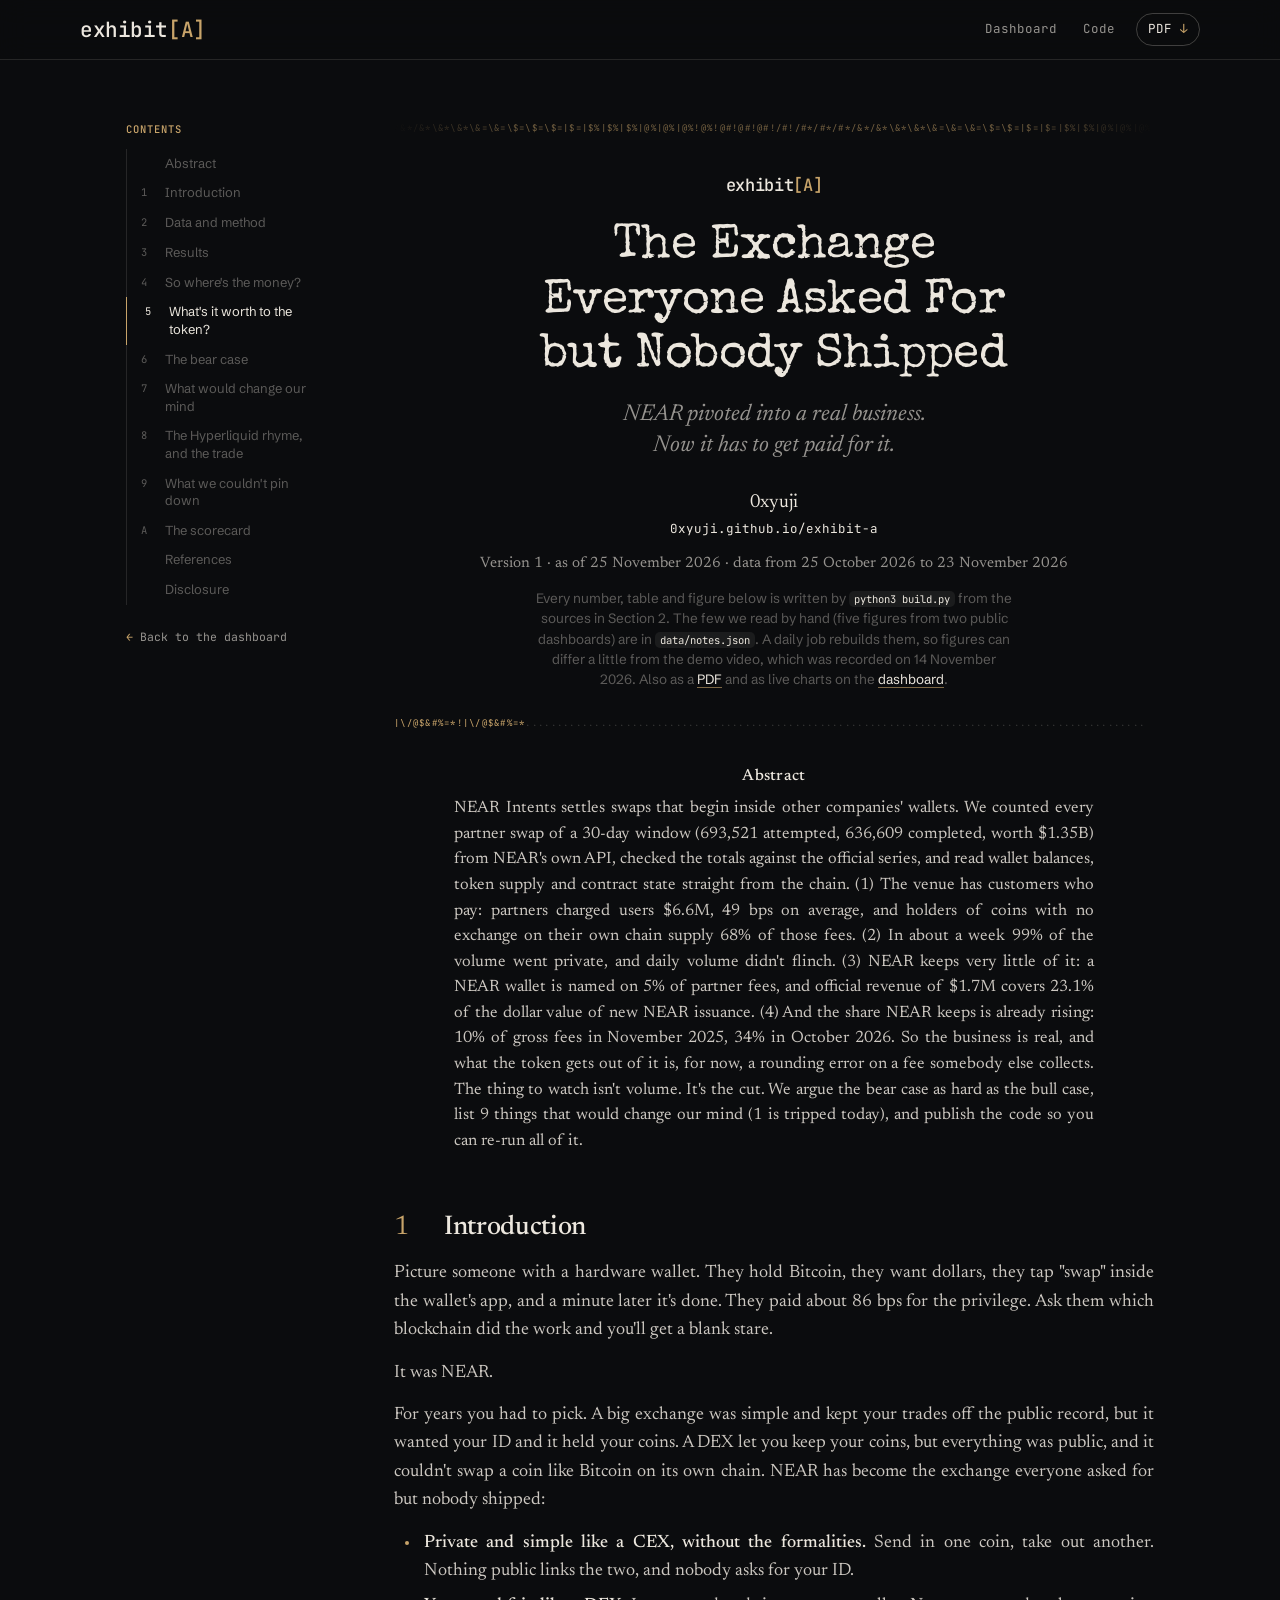
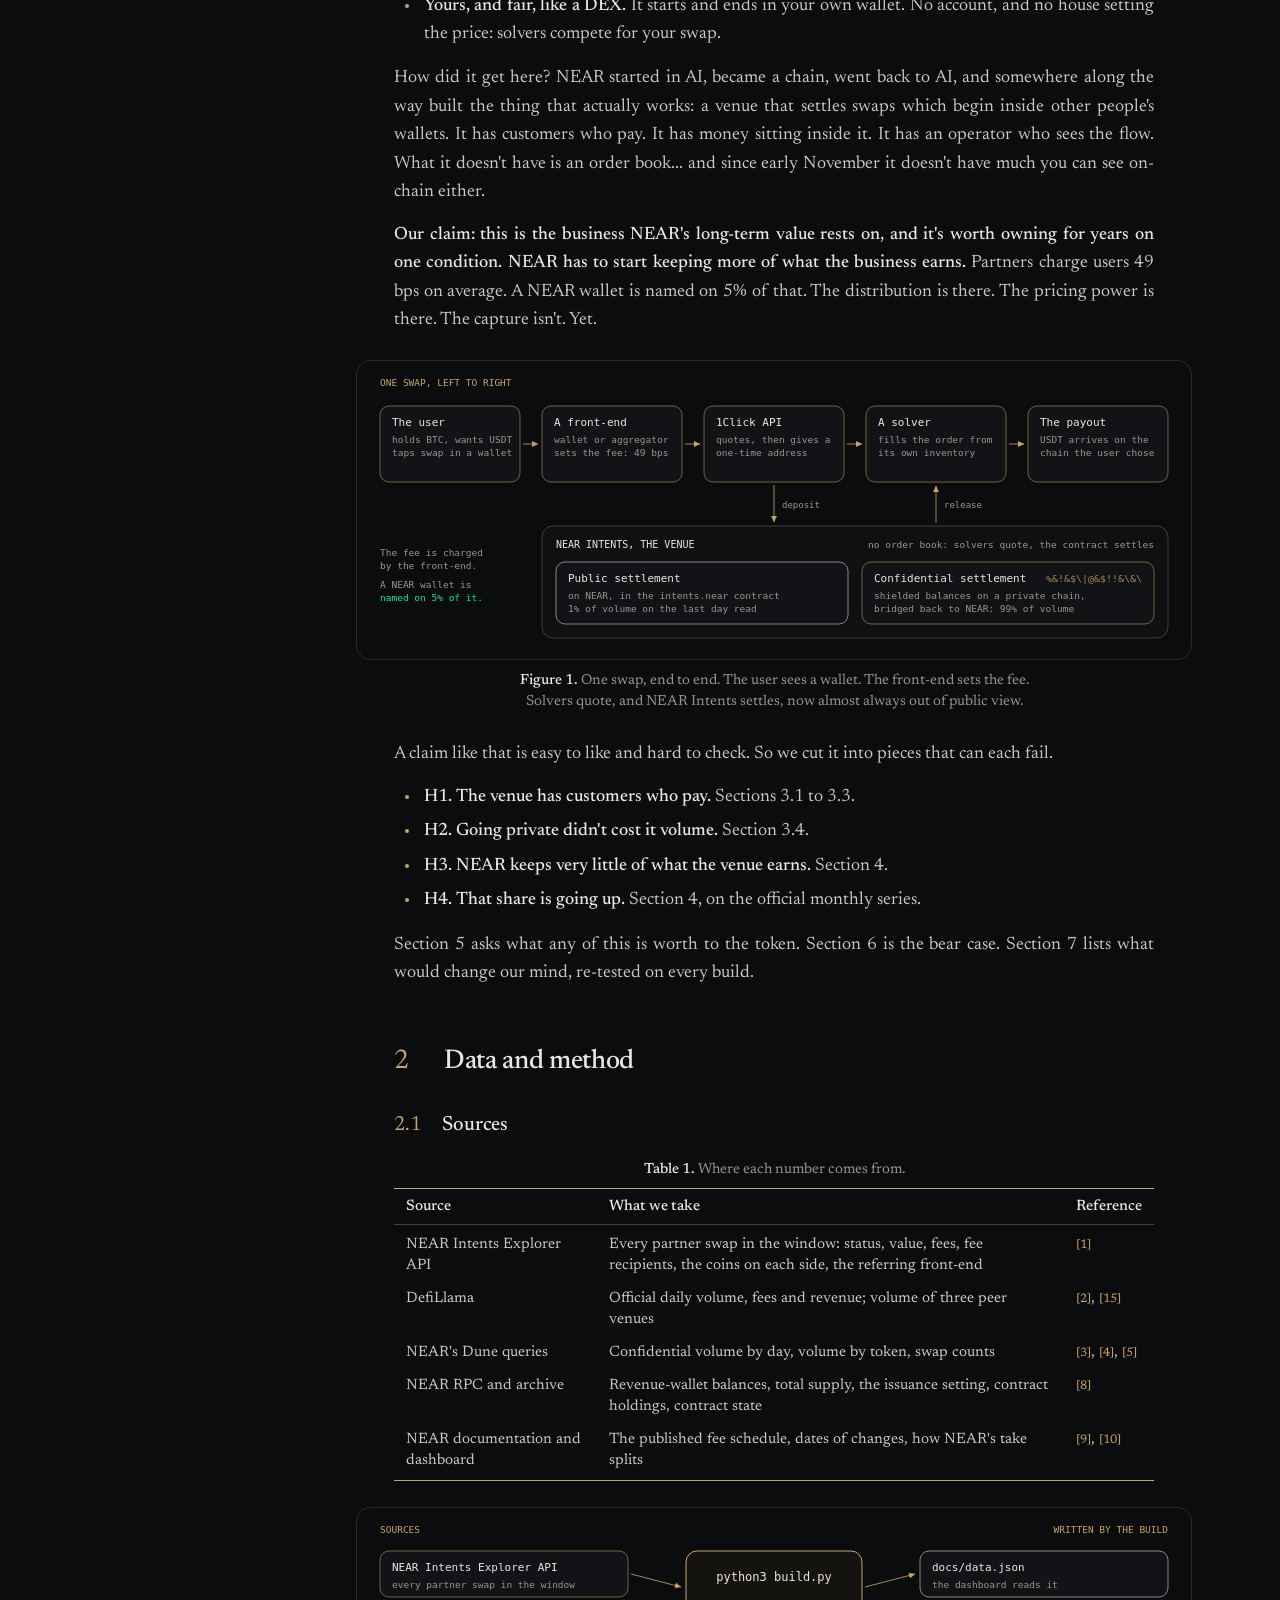
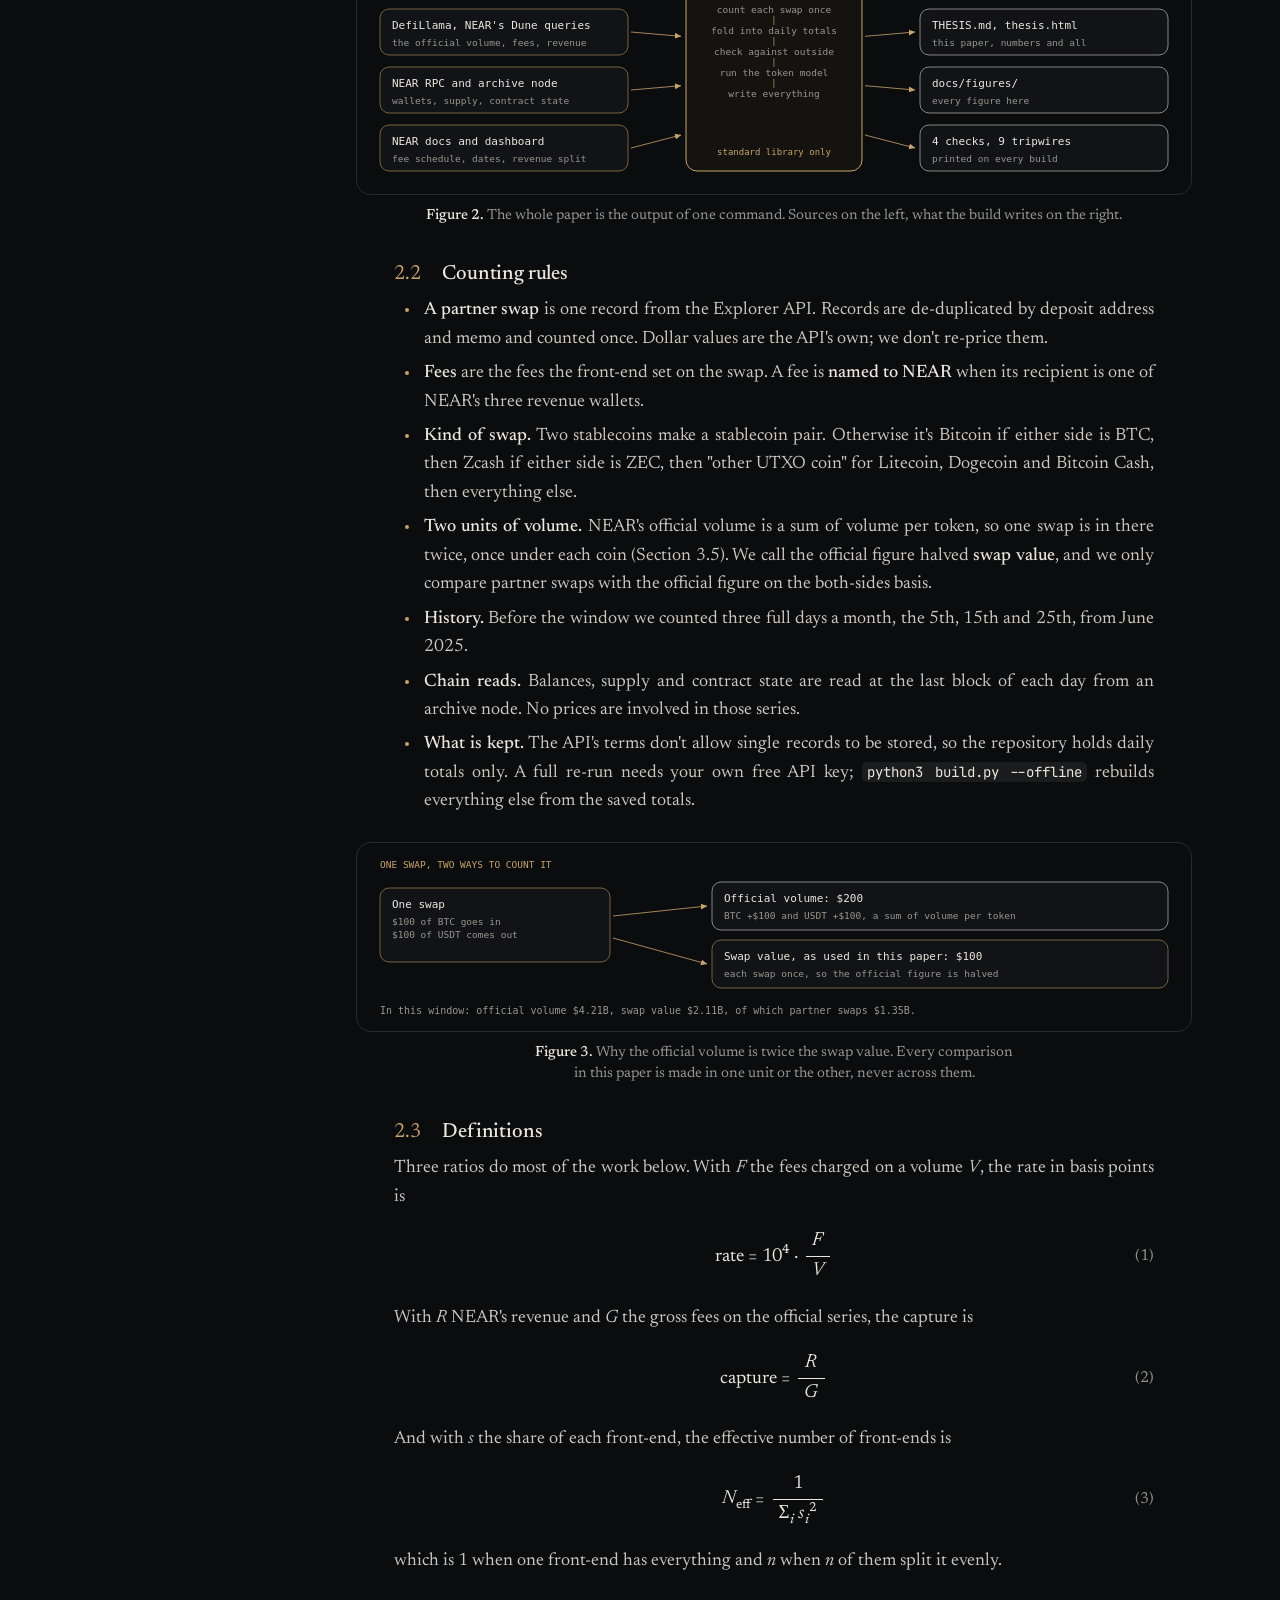
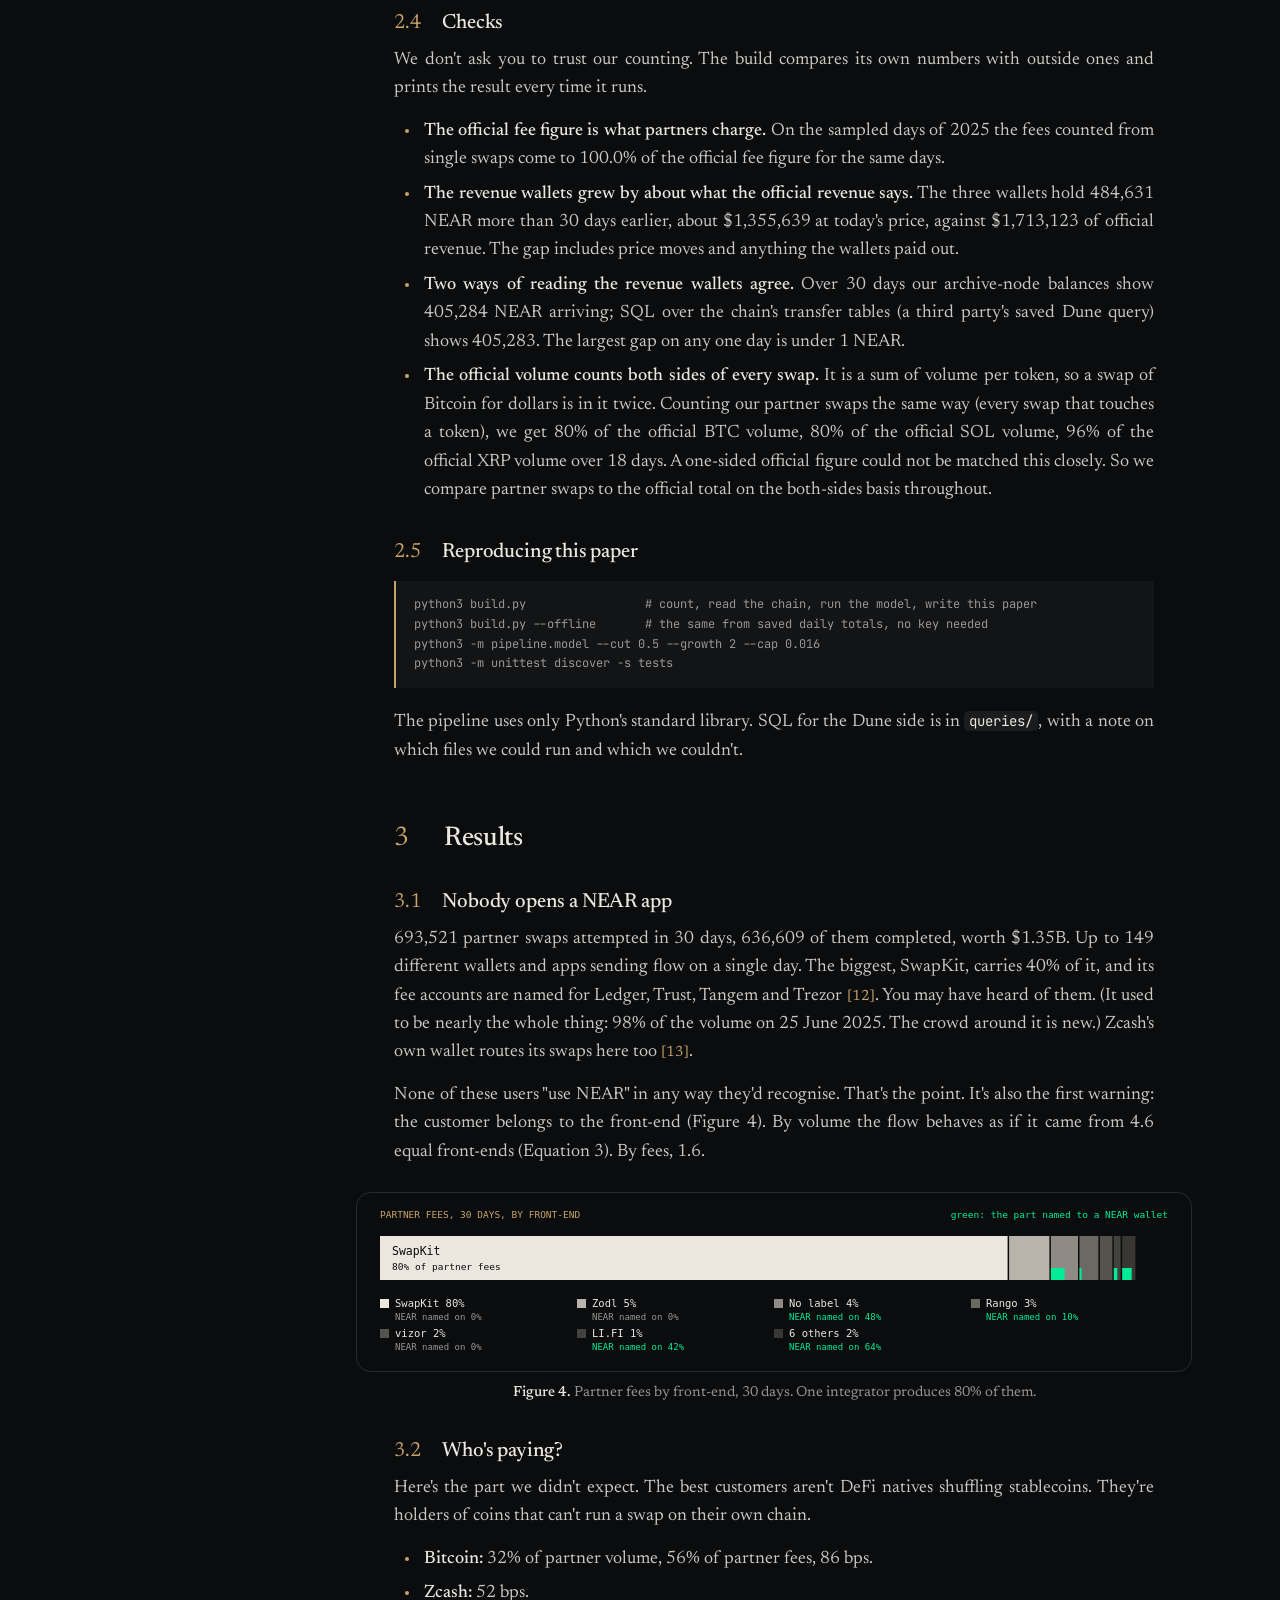
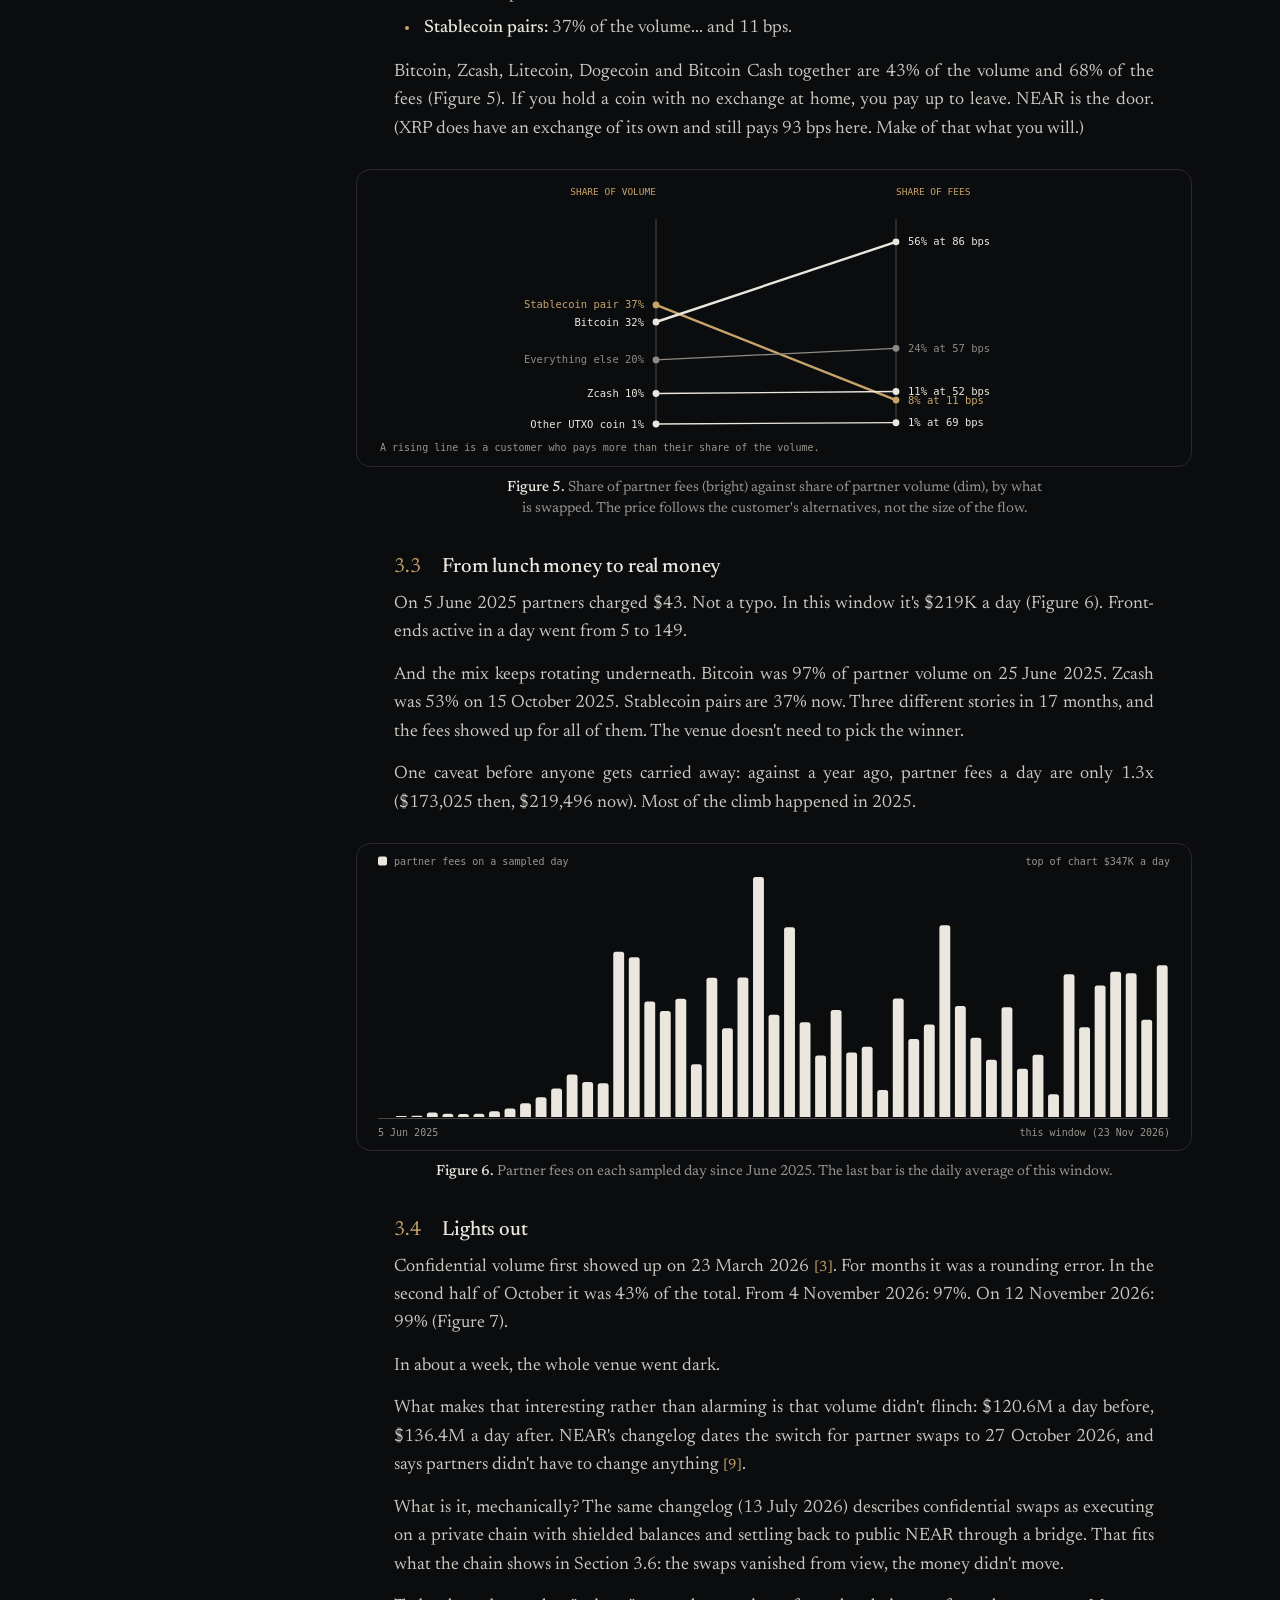
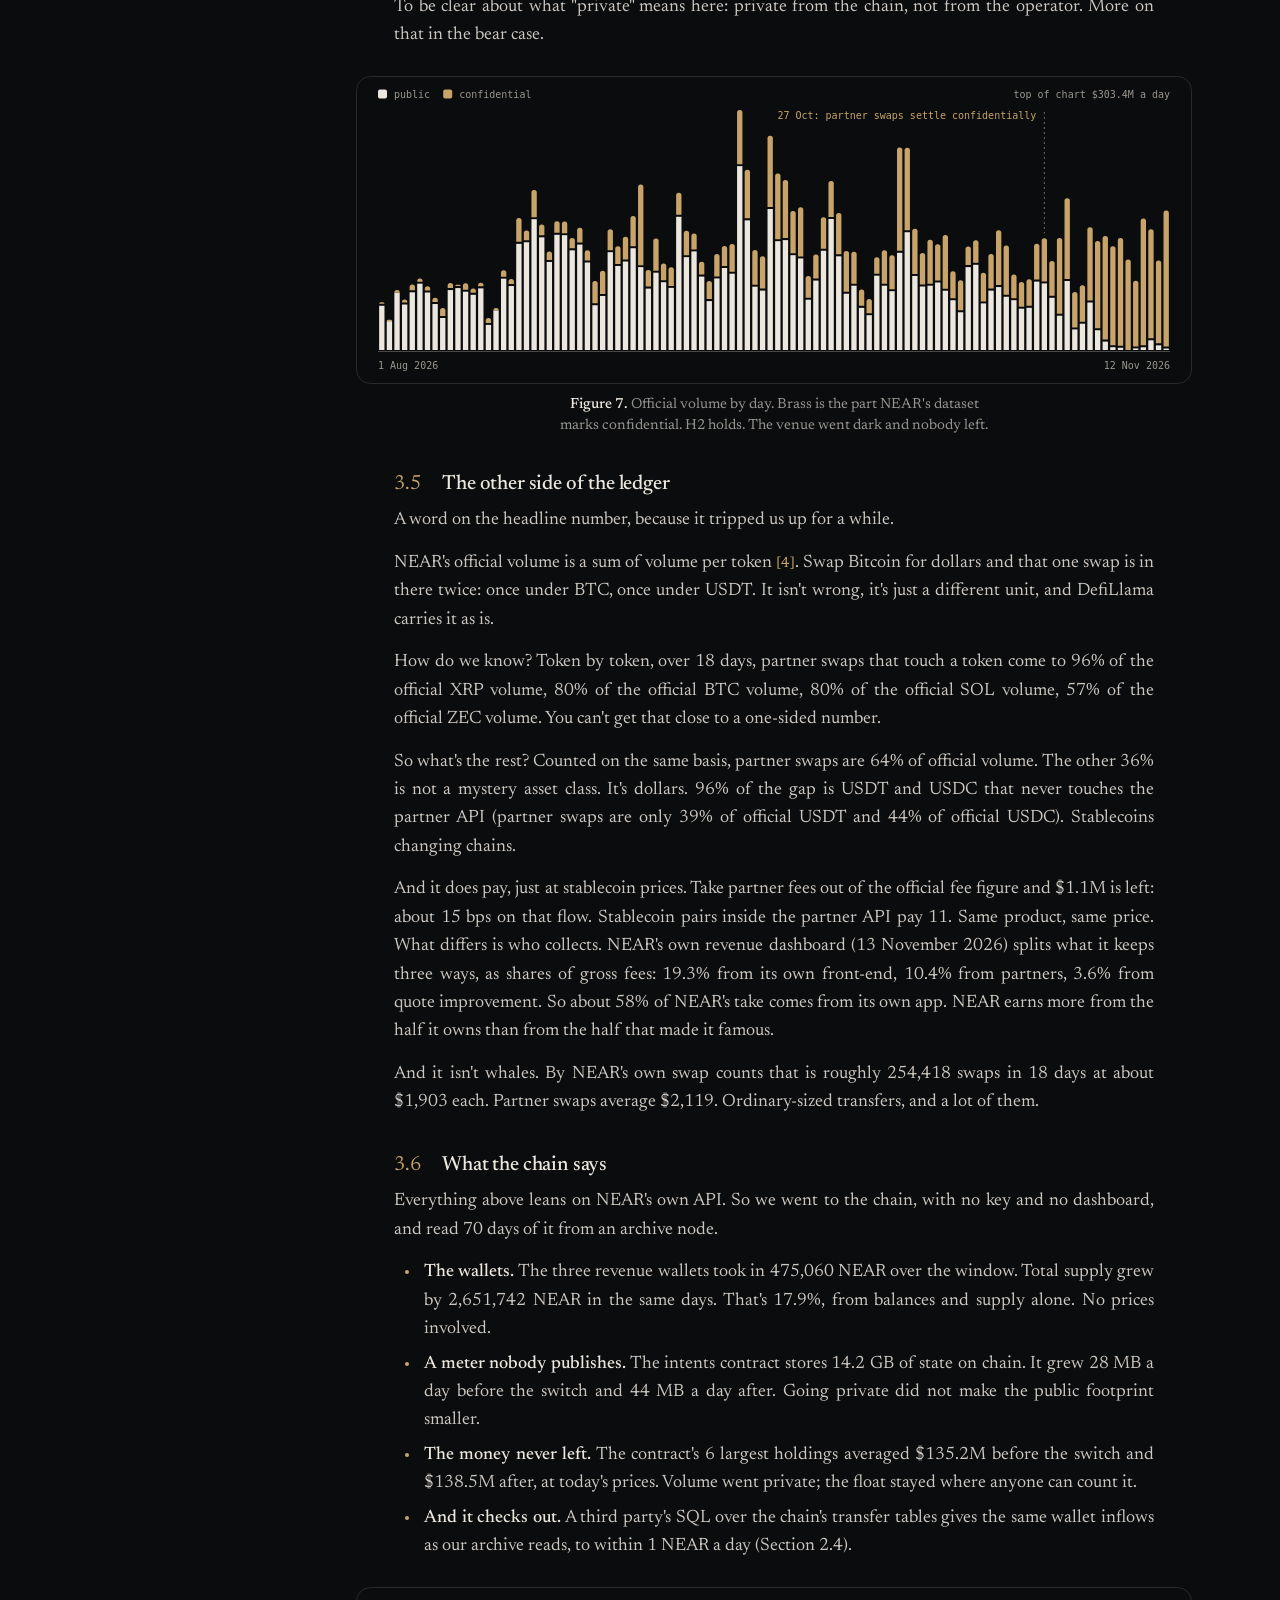
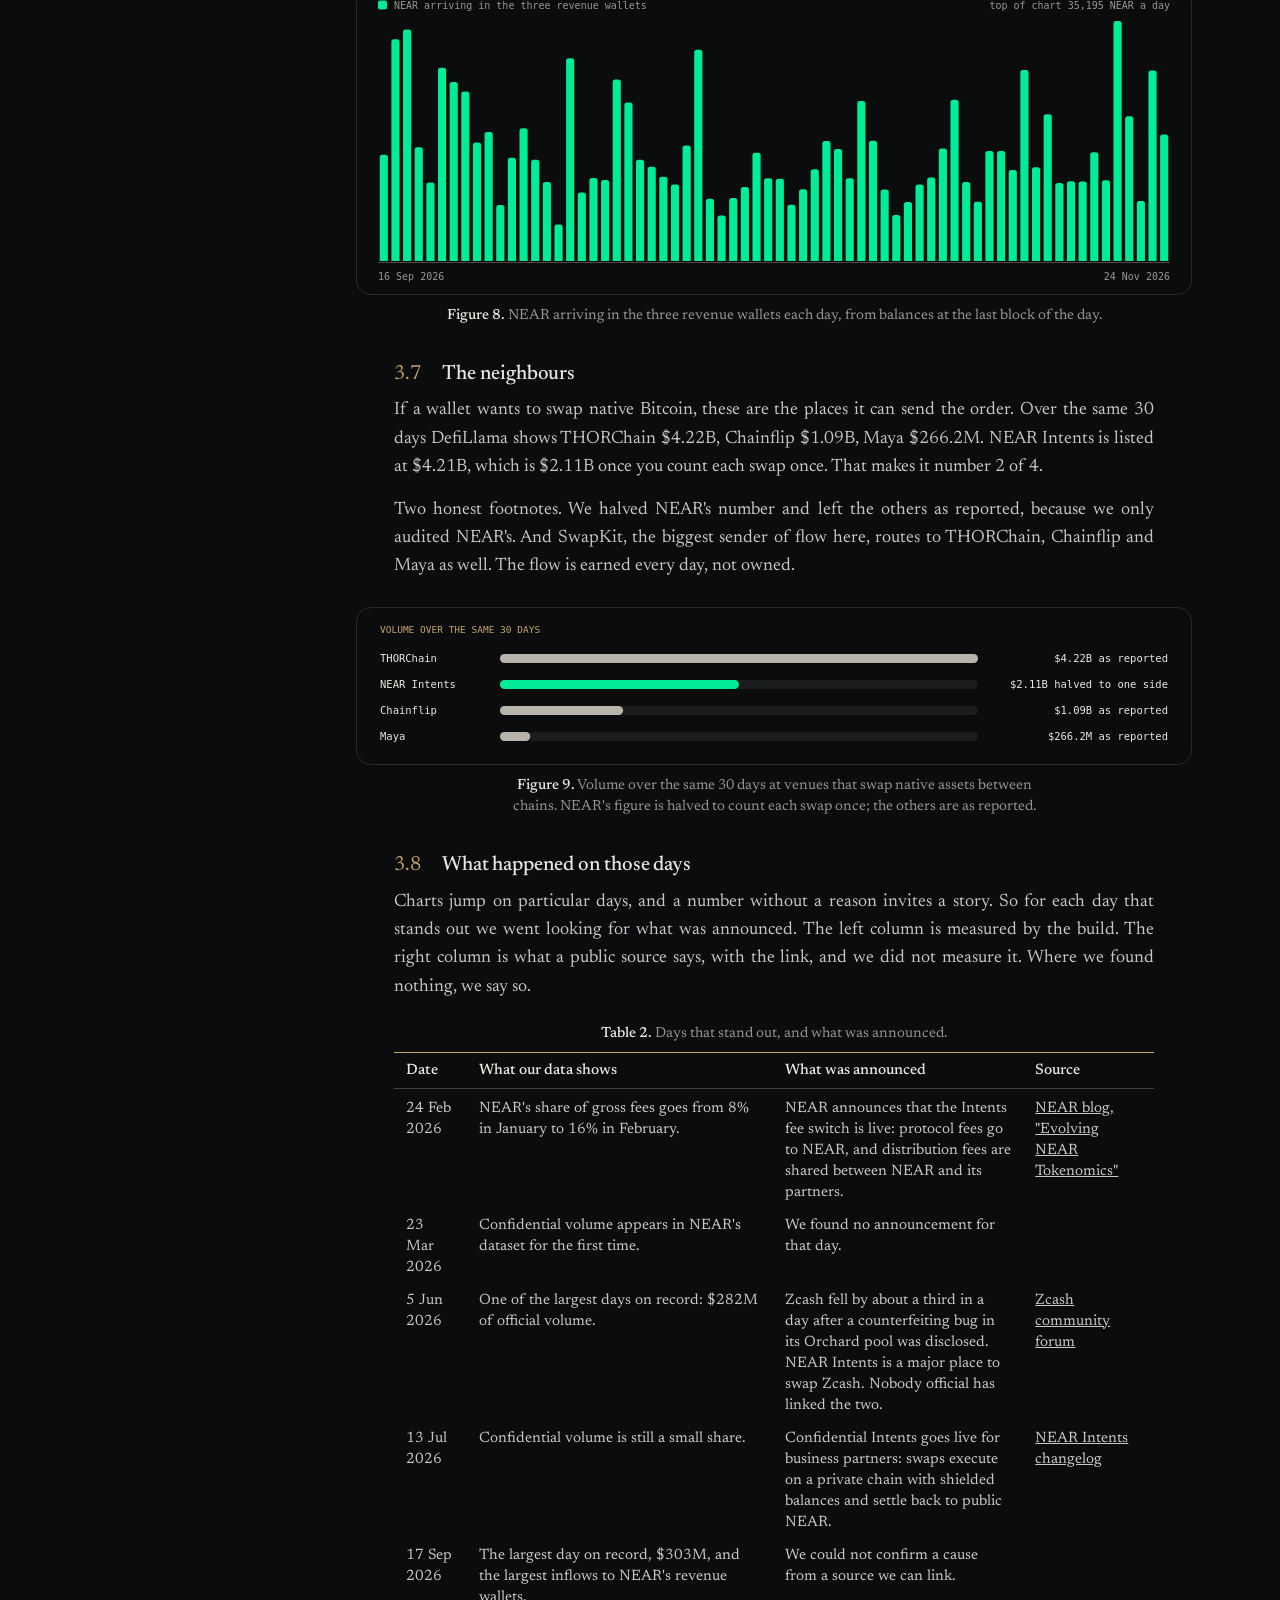
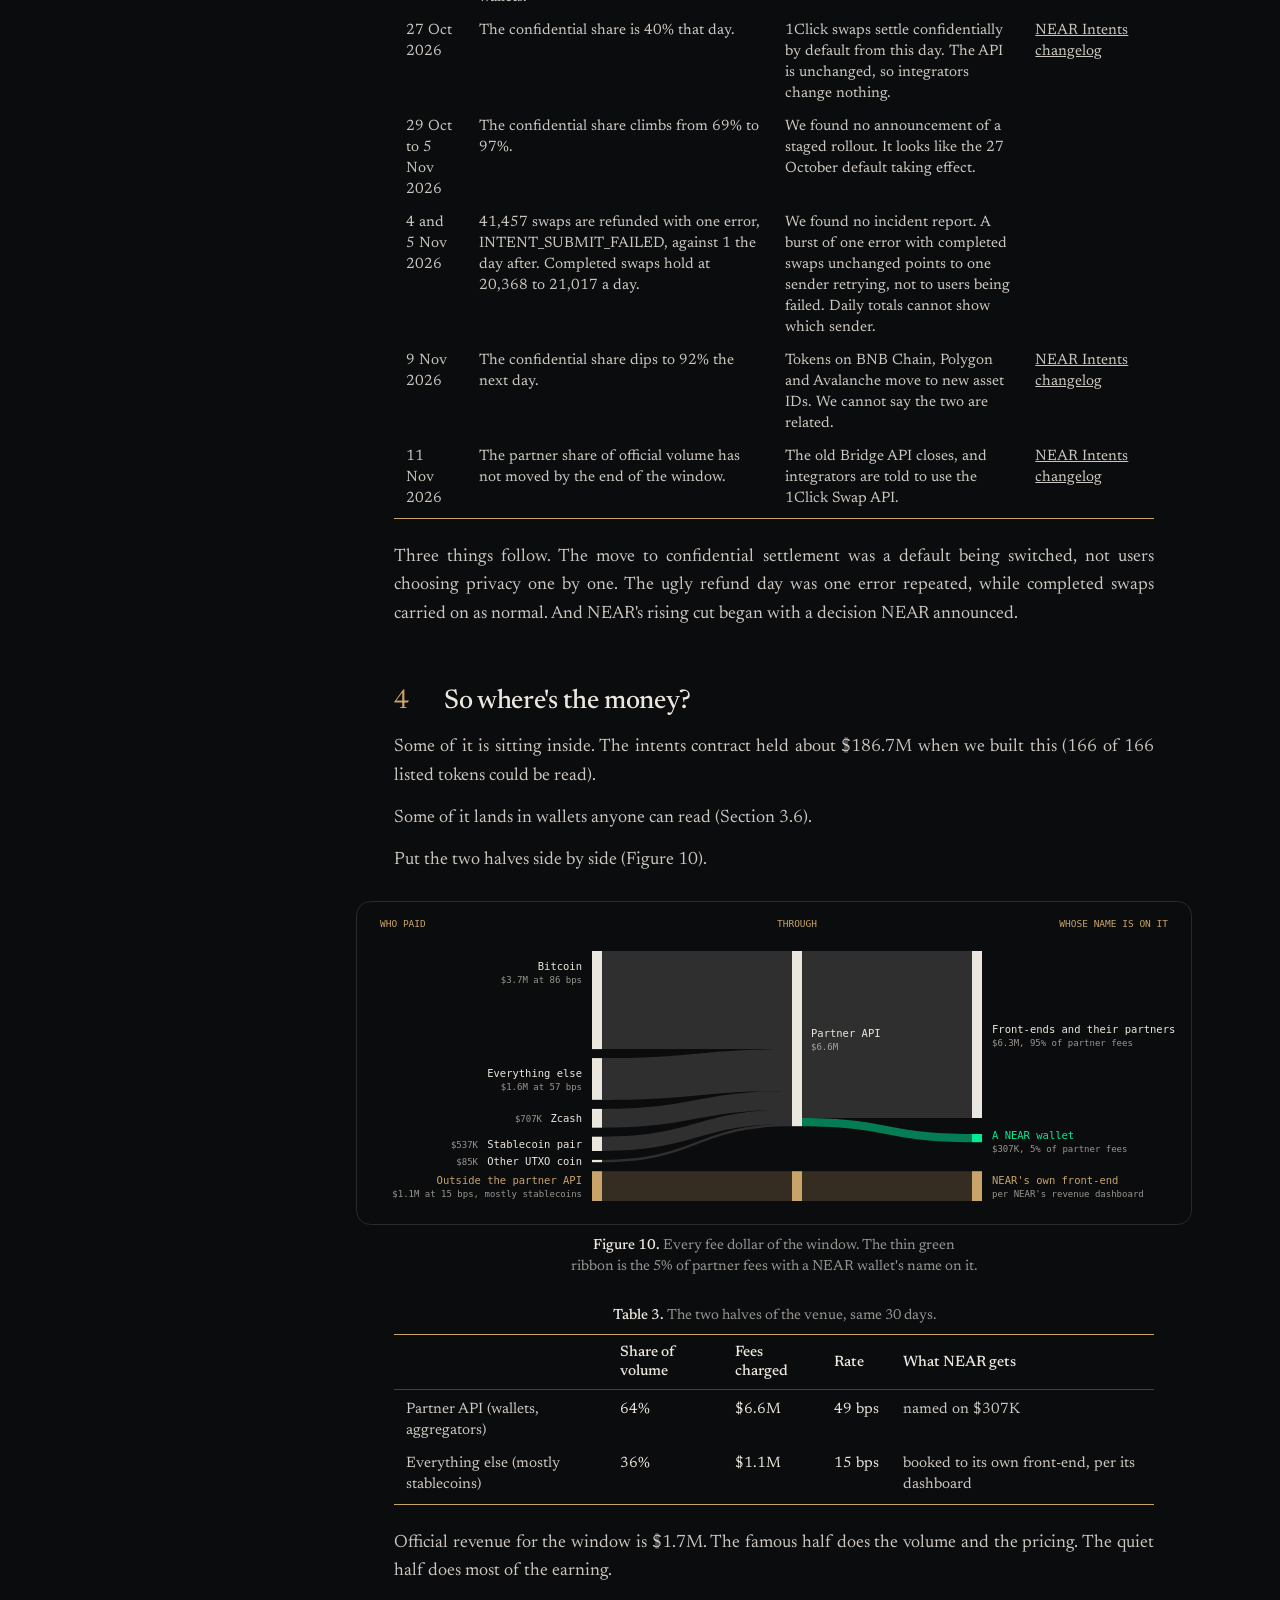
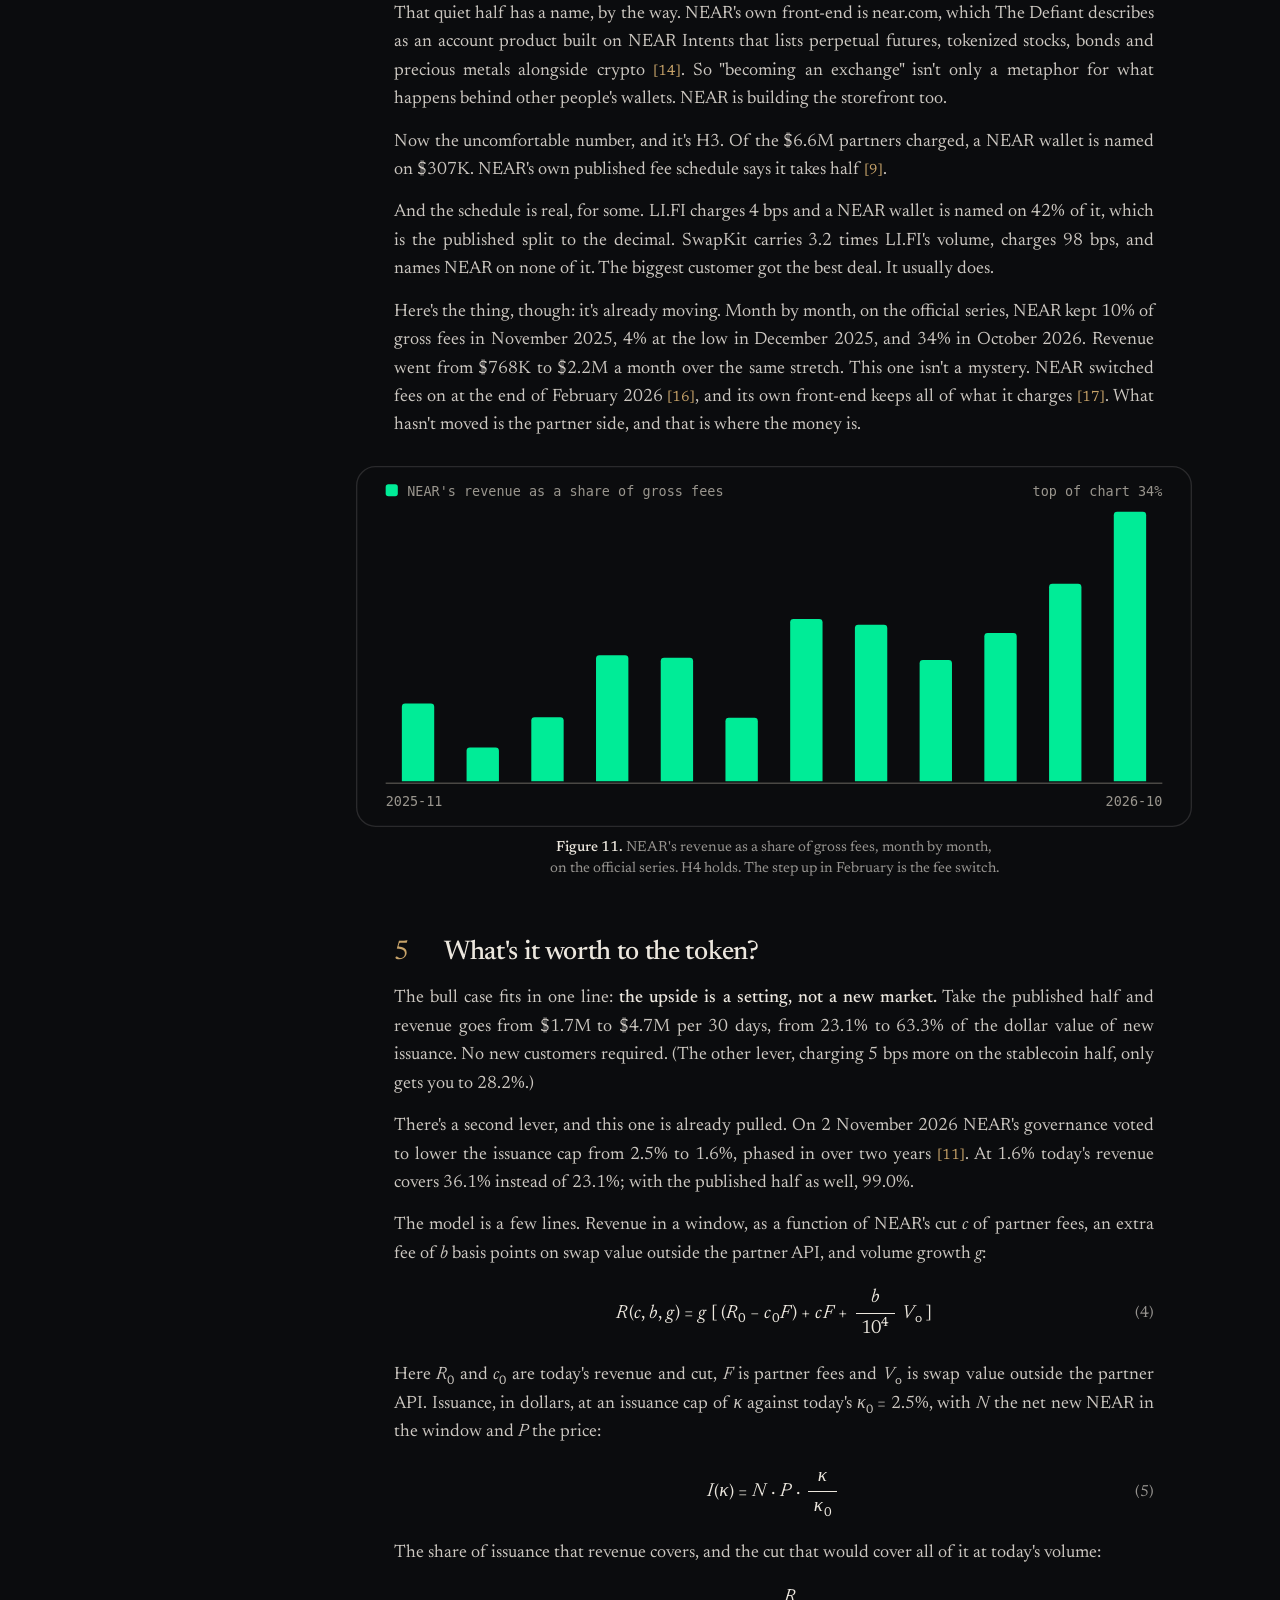
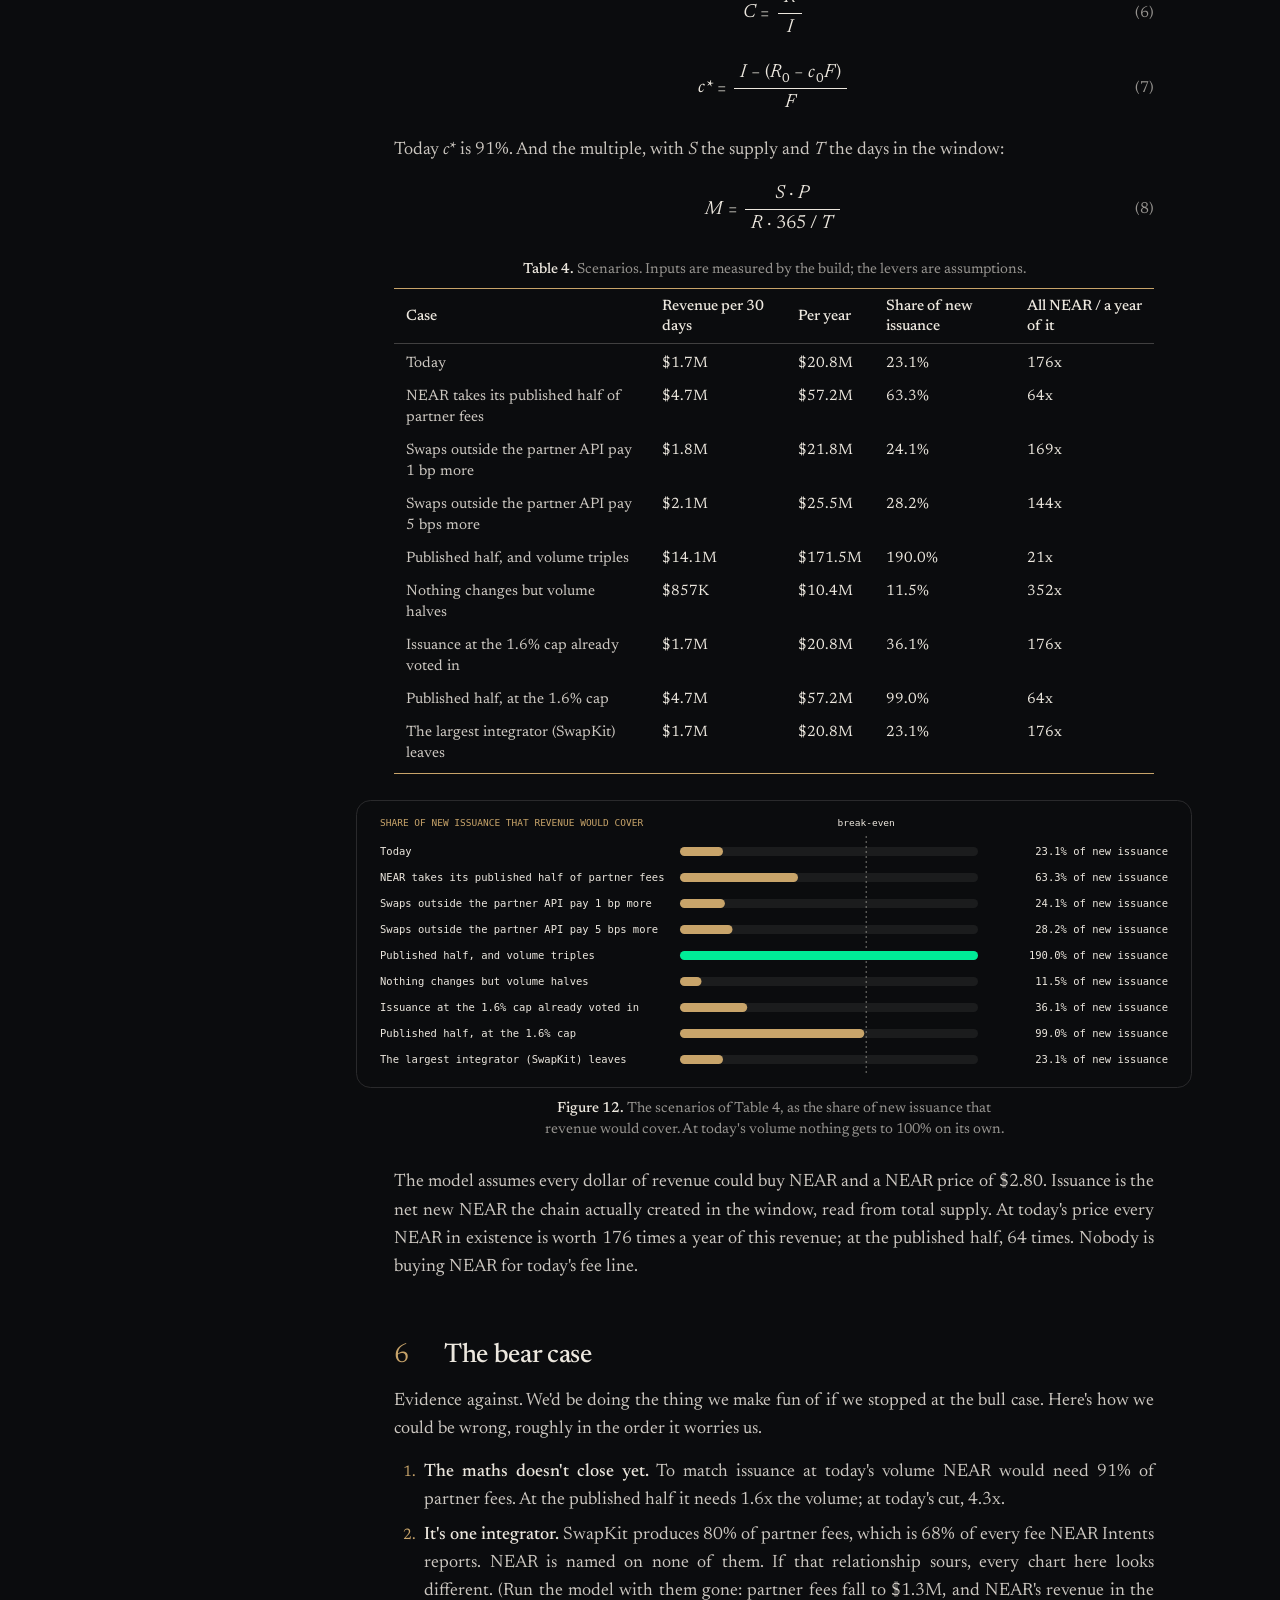
==== commit f0b0a266: "Daily rebuild" ====
--- a/docs/thesis.html
+++ b/docs/thesis.html
@@ -31,14 +31,14 @@
       <p class="band" aria-hidden="true">/&amp;*/&amp;*\&amp;*\&amp;*\&amp;=\&amp;=\$=\$=\$=|$=|$%|$%|$%|@%|@%|@%!@%!@#!@#!@#!/#!/#*/#*/#*/&amp;*/&amp;*\&amp;*\&amp;*\&amp;=\&amp;=\&amp;=\$=\$=|$=|$=|$%|$%|@%|@%|@%!@%!@%!@#!@#!/#!/#!/#*/#*/&amp;*/</p>
       <p class="mark" aria-hidden="true">exhibit<em>[A]</em></p>
       <h1>The Exchange Everyone Asked For but Nobody Shipped</h1>
-      <p class="deck">NEAR pivoted into a real business. Now it has to get paid for it.</p><p class="author"><b>0xyuji</b></p><p class="site"><a href="./">0xyuji.github.io/exhibit-a</a></p><p class="version">Version 1 · as of 24 November 2026 · data from 24 October 2026 to 22 November 2026</p><p class="note"><i>Every number, table and figure below is written by <code>python3 build.py</code> from the sources in Section 2. The few we read by hand (five figures from two public dashboards) are in <code>data/notes.json</code>. A daily job rebuilds them, so figures can differ a little from the demo video, which was recorded on 14 November 2026. Also as a <a href="exhibit-a-thesis.pdf">PDF</a> and as live charts on the <a href="./">dashboard</a>.</i></p>
+      <p class="deck">NEAR pivoted into a real business. Now it has to get paid for it.</p><p class="author"><b>0xyuji</b></p><p class="site"><a href="./">0xyuji.github.io/exhibit-a</a></p><p class="version">Version 1 · as of 25 November 2026 · data from 25 October 2026 to 23 November 2026</p><p class="note"><i>Every number, table and figure below is written by <code>python3 build.py</code> from the sources in Section 2. The few we read by hand (five figures from two public dashboards) are in <code>data/notes.json</code>. A daily job rebuilds them, so figures can differ a little from the demo video, which was recorded on 14 November 2026. Also as a <a href="exhibit-a-thesis.pdf">PDF</a> and as live charts on the <a href="./">dashboard</a>.</i></p>
       <p class="rule" aria-hidden="true"><em>|\/@$&amp;#%=*!|\/@$&amp;#%=*</em>...................................................................................................</p>
     </header>
     <section class="abstract" id="abstract"><h2>Abstract</h2>
-<p>NEAR Intents settles swaps that begin inside other companies' wallets. We counted every partner swap of a 30-day window (685,416 attempted, 628,515 completed, worth $1.30B) from NEAR's own API, checked the totals against the official series, and read wallet balances, token supply and contract state straight from the chain. (1) The venue has customers who pay: partners charged users $6.4M, 49 bps on average, and holders of coins with no exchange on their own chain supply 68% of those fees. (2) In about a week 99% of the volume went private, and daily volume didn't flinch. (3) NEAR keeps very little of it: a NEAR wallet is named on 5% of partner fees, and official revenue of $1.7M covers 22.1% of the dollar value of new NEAR issuance. (4) And the share NEAR keeps is already rising: 10% of gross fees in November 2025, 34% in October 2026. So the business is real, and what the token gets out of it is, for now, a rounding error on a fee somebody else collects. The thing to watch isn't volume. It's the cut. We argue the bear case as hard as the bull case, list 9 things that would change our mind (1 is tripped today), and publish the code so you can re-run all of it.</p>
+<p>NEAR Intents settles swaps that begin inside other companies' wallets. We counted every partner swap of a 30-day window (693,521 attempted, 636,609 completed, worth $1.35B) from NEAR's own API, checked the totals against the official series, and read wallet balances, token supply and contract state straight from the chain. (1) The venue has customers who pay: partners charged users $6.6M, 49 bps on average, and holders of coins with no exchange on their own chain supply 68% of those fees. (2) In about a week 99% of the volume went private, and daily volume didn't flinch. (3) NEAR keeps very little of it: a NEAR wallet is named on 5% of partner fees, and official revenue of $1.7M covers 23.1% of the dollar value of new NEAR issuance. (4) And the share NEAR keeps is already rising: 10% of gross fees in November 2025, 34% in October 2026. So the business is real, and what the token gets out of it is, for now, a rounding error on a fee somebody else collects. The thing to watch isn't volume. It's the cut. We argue the bear case as hard as the bull case, list 9 things that would change our mind (1 is tripped today), and publish the code so you can re-run all of it.</p>
 </section>
 <h2 id="1-introduction"><span class="num">1</span>Introduction</h2>
-<p>Picture someone with a hardware wallet. They hold Bitcoin, they want dollars, they tap "swap" inside the wallet's app, and a minute later it's done. They paid about 87 bps for the privilege. Ask them which blockchain did the work and you'll get a blank stare.</p>
+<p>Picture someone with a hardware wallet. They hold Bitcoin, they want dollars, they tap "swap" inside the wallet's app, and a minute later it's done. They paid about 86 bps for the privilege. Ask them which blockchain did the work and you'll get a blank stare.</p>
 <p>It was NEAR.</p>
 <p>For years you had to pick. A big exchange was simple and kept your trades off the public record, but it wanted your ID and it held your coins. A DEX let you keep your coins, but everything was public, and it couldn't swap a coin like Bitcoin on its own chain. NEAR has become the exchange everyone asked for but nobody shipped:</p>
 <ul><li><b>Private and simple like a CEX, without the formalities.</b> Send in one coin, take out another. Nothing public links the two, and nobody asks for your ID.</li><li><b>Yours, and fair, like a DEX.</b> It starts and ends in your own wallet. No account, and no house setting the price: solvers compete for your swap.</li></ul>
@@ -66,7 +66,7 @@
 <p>which is 1 when one front-end has everything and <i>n</i> when <i>n</i> of them split it evenly.</p>
 <h3 id="2-4-checks"><span class="num">2.4</span>Checks</h3>
 <p>We don't ask you to trust our counting. The build compares its own numbers with outside ones and prints the result every time it runs.</p>
-<ul><li><b>The official fee figure is what partners charge.</b> On the sampled days of 2025 the fees counted from single swaps come to 100.0% of the official fee figure for the same days.</li><li><b>The revenue wallets grew by about what the official revenue says.</b> The three wallets hold 478,818 NEAR more than 30 days earlier, about $1,374,888 at today's price, against $1,680,190 of official revenue. The gap includes price moves and anything the wallets paid out.</li><li><b>Two ways of reading the revenue wallets agree.</b> Over 30 days our archive-node balances show 405,284 NEAR arriving; SQL over the chain's transfer tables (a third party's saved Dune query) shows 405,283. The largest gap on any one day is under 1 NEAR.</li><li><b>The official volume counts both sides of every swap.</b> It is a sum of volume per token, so a swap of Bitcoin for dollars is in it twice. Counting our partner swaps the same way (every swap that touches a token), we get 80% of the official BTC volume, 80% of the official SOL volume, 96% of the official XRP volume over 19 days. A one-sided official figure could not be matched this closely. So we compare partner swaps to the official total on the both-sides basis throughout.</li></ul>
+<ul><li><b>The official fee figure is what partners charge.</b> On the sampled days of 2025 the fees counted from single swaps come to 100.0% of the official fee figure for the same days.</li><li><b>The revenue wallets grew by about what the official revenue says.</b> The three wallets hold 484,631 NEAR more than 30 days earlier, about $1,355,639 at today's price, against $1,713,123 of official revenue. The gap includes price moves and anything the wallets paid out.</li><li><b>Two ways of reading the revenue wallets agree.</b> Over 30 days our archive-node balances show 405,284 NEAR arriving; SQL over the chain's transfer tables (a third party's saved Dune query) shows 405,283. The largest gap on any one day is under 1 NEAR.</li><li><b>The official volume counts both sides of every swap.</b> It is a sum of volume per token, so a swap of Bitcoin for dollars is in it twice. Counting our partner swaps the same way (every swap that touches a token), we get 80% of the official BTC volume, 80% of the official SOL volume, 96% of the official XRP volume over 18 days. A one-sided official figure could not be matched this closely. So we compare partner swaps to the official total on the both-sides basis throughout.</li></ul>
 <h3 id="2-5-reproducing-this-paper"><span class="num">2.5</span>Reproducing this paper</h3>
 <pre>python3 build.py                 # count, read the chain, run the model, write this paper
 python3 build.py --offline       # the same from saved daily totals, no key needed
@@ -75,18 +75,18 @@
 <p>The pipeline uses only Python's standard library. SQL for the Dune side is in <code>queries/</code>, with a note on which files we could run and which we couldn't.</p>
 <h2 id="3-results"><span class="num">3</span>Results</h2>
 <h3 id="3-1-nobody-opens-a-near-app"><span class="num">3.1</span>Nobody opens a NEAR app</h3>
-<p>685,416 partner swaps attempted in 30 days, 628,515 of them completed, worth $1.30B. Up to 149 different wallets and apps sending flow on a single day. The biggest, SwapKit, carries 40% of it, and its fee accounts are named for Ledger, Trust, Tangem and Trezor <a class="cite" href="#ref-12">12</a>. You may have heard of them. (It used to be nearly the whole thing: 98% of the volume on 25 June 2025. The crowd around it is new.) Zcash's own wallet routes its swaps here too <a class="cite" href="#ref-13">13</a>.</p>
+<p>693,521 partner swaps attempted in 30 days, 636,609 of them completed, worth $1.35B. Up to 149 different wallets and apps sending flow on a single day. The biggest, SwapKit, carries 40% of it, and its fee accounts are named for Ledger, Trust, Tangem and Trezor <a class="cite" href="#ref-12">12</a>. You may have heard of them. (It used to be nearly the whole thing: 98% of the volume on 25 June 2025. The crowd around it is new.) Zcash's own wallet routes its swaps here too <a class="cite" href="#ref-13">13</a>.</p>
 <p>None of these users "use NEAR" in any way they'd recognise. That's the point. It's also the first warning: the customer belongs to the front-end (Figure 4). By volume the flow behaves as if it came from 4.6 equal front-ends (Equation 3). By fees, 1.6.</p>
 <figure class="plate" id="figure-4"><img src="figures/fronts.svg" alt="Figure 4" loading="lazy"><figcaption><b>Figure 4.</b> Partner fees by front-end, 30 days. One integrator produces 80% of them.</figcaption></figure>
 <h3 id="3-2-who-s-paying"><span class="num">3.2</span>Who's paying?</h3>
 <p>Here's the part we didn't expect. The best customers aren't DeFi natives shuffling stablecoins. They're holders of coins that can't run a swap on their own chain.</p>
-<ul><li><b>Bitcoin:</b> 32% of partner volume, 56% of partner fees, 87 bps.</li><li><b>Zcash:</b> 51 bps.</li><li><b>Stablecoin pairs:</b> 37% of the volume... and 11 bps.</li></ul>
-<p>Bitcoin, Zcash, Litecoin, Dogecoin and Bitcoin Cash together are 43% of the volume and 68% of the fees (Figure 5). If you hold a coin with no exchange at home, you pay up to leave. NEAR is the door. (XRP does have an exchange of its own and still pays 94 bps here. Make of that what you will.)</p>
+<ul><li><b>Bitcoin:</b> 32% of partner volume, 56% of partner fees, 86 bps.</li><li><b>Zcash:</b> 52 bps.</li><li><b>Stablecoin pairs:</b> 37% of the volume... and 11 bps.</li></ul>
+<p>Bitcoin, Zcash, Litecoin, Dogecoin and Bitcoin Cash together are 43% of the volume and 68% of the fees (Figure 5). If you hold a coin with no exchange at home, you pay up to leave. NEAR is the door. (XRP does have an exchange of its own and still pays 93 bps here. Make of that what you will.)</p>
 <figure class="plate" id="figure-5"><img src="figures/payers.svg" alt="Figure 5" loading="lazy"><figcaption><b>Figure 5.</b> Share of partner fees (bright) against share of partner volume (dim), by what is swapped. The price follows the customer's alternatives, not the size of the flow.</figcaption></figure>
 <h3 id="3-3-from-lunch-money-to-real-money"><span class="num">3.3</span>From lunch money to real money</h3>
-<p>On 5 June 2025 partners charged $43. Not a typo. In this window it's $213K a day (Figure 6). Front-ends active in a day went from 5 to 149.</p>
+<p>On 5 June 2025 partners charged $43. Not a typo. In this window it's $219K a day (Figure 6). Front-ends active in a day went from 5 to 149.</p>
 <p>And the mix keeps rotating underneath. Bitcoin was 97% of partner volume on 25 June 2025. Zcash was 53% on 15 October 2025. Stablecoin pairs are 37% now. Three different stories in 17 months, and the fees showed up for all of them. The venue doesn't need to pick the winner.</p>
-<p>One caveat before anyone gets carried away: against a year ago, partner fees a day are only 1.2x ($173,025 then, $213,088 now). Most of the climb happened in 2025.</p>
+<p>One caveat before anyone gets carried away: against a year ago, partner fees a day are only 1.3x ($173,025 then, $219,496 now). Most of the climb happened in 2025.</p>
 <figure class="plate" id="figure-6"><img src="figures/growth.svg" alt="Figure 6" loading="lazy"><figcaption><b>Figure 6.</b> Partner fees on each sampled day since June 2025. The last bar is the daily average of this window.</figcaption></figure>
 <h3 id="3-4-lights-out"><span class="num">3.4</span>Lights out</h3>
 <p>Confidential volume first showed up on 23 March 2026 <a class="cite" href="#ref-3">3</a>. For months it was a rounding error. In the second half of October it was 43% of the total. From 4 November 2026: 97%. On 12 November 2026: 99% (Figure 7).</p>
@@ -98,16 +98,16 @@
 <h3 id="3-5-the-other-side-of-the-ledger"><span class="num">3.5</span>The other side of the ledger</h3>
 <p>A word on the headline number, because it tripped us up for a while.</p>
 <p>NEAR's official volume is a sum of volume per token <a class="cite" href="#ref-4">4</a>. Swap Bitcoin for dollars and that one swap is in there twice: once under BTC, once under USDT. It isn't wrong, it's just a different unit, and DefiLlama carries it as is.</p>
-<p>How do we know? Token by token, over 19 days, partner swaps that touch a token come to 96% of the official XRP volume, 80% of the official BTC volume, 80% of the official SOL volume, 58% of the official ZEC volume. You can't get that close to a one-sided number.</p>
-<p>So what's the rest? Counted on the same basis, partner swaps are 63% of official volume. The other 37% is not a mystery asset class. It's dollars. 95% of the gap is USDT and USDC that never touches the partner API (partner swaps are only 39% of official USDT and 43% of official USDC). Stablecoins changing chains.</p>
-<p>And it does pay, just at stablecoin prices. Take partner fees out of the official fee figure and $1.1M is left: about 14 bps on that flow. Stablecoin pairs inside the partner API pay 11. Same product, same price. What differs is who collects. NEAR's own revenue dashboard (13 November 2026) splits what it keeps three ways, as shares of gross fees: 19.3% from its own front-end, 10.4% from partners, 3.6% from quote improvement. So about 58% of NEAR's take comes from its own app. NEAR earns more from the half it owns than from the half that made it famous.</p>
-<p>And it isn't whales. By NEAR's own swap counts that is roughly 263,704 swaps in 19 days at about $1,912 each. Partner swaps average $2,068. Ordinary-sized transfers, and a lot of them.</p>
+<p>How do we know? Token by token, over 18 days, partner swaps that touch a token come to 96% of the official XRP volume, 80% of the official BTC volume, 80% of the official SOL volume, 57% of the official ZEC volume. You can't get that close to a one-sided number.</p>
+<p>So what's the rest? Counted on the same basis, partner swaps are 64% of official volume. The other 36% is not a mystery asset class. It's dollars. 96% of the gap is USDT and USDC that never touches the partner API (partner swaps are only 39% of official USDT and 44% of official USDC). Stablecoins changing chains.</p>
+<p>And it does pay, just at stablecoin prices. Take partner fees out of the official fee figure and $1.1M is left: about 15 bps on that flow. Stablecoin pairs inside the partner API pay 11. Same product, same price. What differs is who collects. NEAR's own revenue dashboard (13 November 2026) splits what it keeps three ways, as shares of gross fees: 19.3% from its own front-end, 10.4% from partners, 3.6% from quote improvement. So about 58% of NEAR's take comes from its own app. NEAR earns more from the half it owns than from the half that made it famous.</p>
+<p>And it isn't whales. By NEAR's own swap counts that is roughly 254,418 swaps in 18 days at about $1,903 each. Partner swaps average $2,119. Ordinary-sized transfers, and a lot of them.</p>
 <h3 id="3-6-what-the-chain-says"><span class="num">3.6</span>What the chain says</h3>
-<p>Everything above leans on NEAR's own API. So we went to the chain, with no key and no dashboard, and read 69 days of it from an archive node.</p>
-<ul><li><b>The wallets.</b> The three revenue wallets took in 457,652 NEAR over the window. Total supply grew by 2,650,886 NEAR in the same days. That's 17.3%, from balances and supply alone. No prices involved.</li><li><b>A meter nobody publishes.</b> The intents contract stores 14.1 GB of state on chain. It grew 28 MB a day before the switch and 44 MB a day after. Going private did not make the public footprint smaller.</li><li><b>The money never left.</b> The contract's 6 largest holdings averaged $135.2M before the switch and $138.5M after, at today's prices. Volume went private; the float stayed where anyone can count it.</li><li><b>And it checks out.</b> A third party's SQL over the chain's transfer tables gives the same wallet inflows as our archive reads, to within 1 NEAR a day (Section 2.4).</li></ul>
+<p>Everything above leans on NEAR's own API. So we went to the chain, with no key and no dashboard, and read 70 days of it from an archive node.</p>
+<ul><li><b>The wallets.</b> The three revenue wallets took in 475,060 NEAR over the window. Total supply grew by 2,651,742 NEAR in the same days. That's 17.9%, from balances and supply alone. No prices involved.</li><li><b>A meter nobody publishes.</b> The intents contract stores 14.2 GB of state on chain. It grew 28 MB a day before the switch and 44 MB a day after. Going private did not make the public footprint smaller.</li><li><b>The money never left.</b> The contract's 6 largest holdings averaged $135.2M before the switch and $138.5M after, at today's prices. Volume went private; the float stayed where anyone can count it.</li><li><b>And it checks out.</b> A third party's SQL over the chain's transfer tables gives the same wallet inflows as our archive reads, to within 1 NEAR a day (Section 2.4).</li></ul>
 <figure class="plate" id="figure-8"><img src="figures/inflow.svg" alt="Figure 8" loading="lazy"><figcaption><b>Figure 8.</b> NEAR arriving in the three revenue wallets each day, from balances at the last block of the day.</figcaption></figure>
 <h3 id="3-7-the-neighbours"><span class="num">3.7</span>The neighbours</h3>
-<p>If a wallet wants to swap native Bitcoin, these are the places it can send the order. Over the same 30 days DefiLlama shows THORChain $4.02B, Chainflip $1.10B, Maya $277.9M. NEAR Intents is listed at $4.10B, which is $2.05B once you count each swap once. That makes it number 2 of 4.</p>
+<p>If a wallet wants to swap native Bitcoin, these are the places it can send the order. Over the same 30 days DefiLlama shows THORChain $4.22B, Chainflip $1.09B, Maya $266.2M. NEAR Intents is listed at $4.21B, which is $2.11B once you count each swap once. That makes it number 2 of 4.</p>
 <p>Two honest footnotes. We halved NEAR's number and left the others as reported, because we only audited NEAR's. And SwapKit, the biggest sender of flow here, routes to THORChain, Chainflip and Maya as well. The flow is earned every day, not owned.</p>
 <figure class="plate" id="figure-9"><img src="figures/peers.svg" alt="Figure 9" loading="lazy"><figcaption><b>Figure 9.</b> Volume over the same 30 days at venues that swap native assets between chains. NEAR's figure is halved to count each swap once; the others are as reported.</figcaption></figure>
 <h3 id="3-8-what-happened-on-those-days"><span class="num">3.8</span>What happened on those days</h3>
@@ -116,21 +116,21 @@
 <div class="tableWrap"><table><thead><tr><th>Date</th><th>What our data shows</th><th>What was announced</th><th>Source</th></tr></thead><tbody><tr><td>24 Feb 2026</td><td>NEAR's share of gross fees goes from 8% in January to 16% in February.</td><td>NEAR announces that the Intents fee switch is live: protocol fees go to NEAR, and distribution fees are shared between NEAR and its partners.</td><td><a href="https://www.near.org/blog/evolving-near-tokenomics">NEAR blog, "Evolving NEAR Tokenomics"</a></td></tr><tr><td>23 Mar 2026</td><td>Confidential volume appears in NEAR's dataset for the first time.</td><td>We found no announcement for that day.</td><td></td></tr><tr><td>5 Jun 2026</td><td>One of the largest days on record: $282M of official volume.</td><td>Zcash fell by about a third in a day after a counterfeiting bug in its Orchard pool was disclosed. NEAR Intents is a major place to swap Zcash. Nobody official has linked the two.</td><td><a href="https://forum.zcashcommunity.com/t/the-orchard-counterfeiting-vulnerability-and-next-steps/56015">Zcash community forum</a></td></tr><tr><td>13 Jul 2026</td><td>Confidential volume is still a small share.</td><td>Confidential Intents goes live for business partners: swaps execute on a private chain with shielded balances and settle back to public NEAR.</td><td><a href="https://docs.near-intents.org/changelog/overview">NEAR Intents changelog</a></td></tr><tr><td>17 Sep 2026</td><td>The largest day on record, $303M, and the largest inflows to NEAR's revenue wallets.</td><td>We could not confirm a cause from a source we can link.</td><td></td></tr><tr><td>27 Oct 2026</td><td>The confidential share is 40% that day.</td><td>1Click swaps settle confidentially by default from this day. The API is unchanged, so integrators change nothing.</td><td><a href="https://docs.near-intents.org/changelog/overview">NEAR Intents changelog</a></td></tr><tr><td>29 Oct to 5 Nov 2026</td><td>The confidential share climbs from 69% to 97%.</td><td>We found no announcement of a staged rollout. It looks like the 27 October default taking effect.</td><td></td></tr><tr><td>4 and 5 Nov 2026</td><td>41,457 swaps are refunded with one error, INTENT_SUBMIT_FAILED, against 1 the day after. Completed swaps hold at 20,368 to 21,017 a day.</td><td>We found no incident report. A burst of one error with completed swaps unchanged points to one sender retrying, not to users being failed. Daily totals cannot show which sender.</td><td></td></tr><tr><td>9 Nov 2026</td><td>The confidential share dips to 92% the next day.</td><td>Tokens on BNB Chain, Polygon and Avalanche move to new asset IDs. We cannot say the two are related.</td><td><a href="https://docs.near-intents.org/changelog/overview">NEAR Intents changelog</a></td></tr><tr><td>11 Nov 2026</td><td>The partner share of official volume has not moved by the end of the window.</td><td>The old Bridge API closes, and integrators are told to use the 1Click Swap API.</td><td><a href="https://docs.near-intents.org/changelog/overview">NEAR Intents changelog</a></td></tr></tbody></table></div>
 <p>Three things follow. The move to confidential settlement was a default being switched, not users choosing privacy one by one. The ugly refund day was one error repeated, while completed swaps carried on as normal. And NEAR's rising cut began with a decision NEAR announced.</p>
 <h2 id="4-so-where-s-the-money"><span class="num">4</span>So where's the money?</h2>
-<p>Some of it is sitting inside. The intents contract held about $184.6M when we built this (166 of 166 listed tokens could be read).</p>
+<p>Some of it is sitting inside. The intents contract held about $186.7M when we built this (166 of 166 listed tokens could be read).</p>
 <p>Some of it lands in wallets anyone can read (Section 3.6).</p>
 <p>Put the two halves side by side (Figure 10).</p>
 <figure class="plate" id="figure-10"><img src="figures/feeflow.svg" alt="Figure 10" loading="lazy"><figcaption><b>Figure 10.</b> Every fee dollar of the window. The thin green ribbon is the 5% of partner fees with a NEAR wallet's name on it.</figcaption></figure>
 <p class="caption"><b>Table 3.</b> The two halves of the venue, same 30 days.</p>
-<div class="tableWrap"><table><thead><tr><th></th><th>Share of volume</th><th>Fees charged</th><th>Rate</th><th>What NEAR gets</th></tr></thead><tbody><tr><td>Partner API (wallets, aggregators)</td><td class='n'>63%</td><td class='n'>$6.4M</td><td class='n'>49 bps</td><td>named on $320K</td></tr><tr><td>Everything else (mostly stablecoins)</td><td class='n'>37%</td><td class='n'>$1.1M</td><td class='n'>14 bps</td><td>booked to its own front-end, per its dashboard</td></tr></tbody></table></div>
+<div class="tableWrap"><table><thead><tr><th></th><th>Share of volume</th><th>Fees charged</th><th>Rate</th><th>What NEAR gets</th></tr></thead><tbody><tr><td>Partner API (wallets, aggregators)</td><td class='n'>64%</td><td class='n'>$6.6M</td><td class='n'>49 bps</td><td>named on $307K</td></tr><tr><td>Everything else (mostly stablecoins)</td><td class='n'>36%</td><td class='n'>$1.1M</td><td class='n'>15 bps</td><td>booked to its own front-end, per its dashboard</td></tr></tbody></table></div>
 <p>Official revenue for the window is $1.7M. The famous half does the volume and the pricing. The quiet half does most of the earning.</p>
 <p>That quiet half has a name, by the way. NEAR's own front-end is near.com, which The Defiant describes as an account product built on NEAR Intents that lists perpetual futures, tokenized stocks, bonds and precious metals alongside crypto <a class="cite" href="#ref-14">14</a>. So "becoming an exchange" isn't only a metaphor for what happens behind other people's wallets. NEAR is building the storefront too.</p>
-<p>Now the uncomfortable number, and it's H3. Of the $6.4M partners charged, a NEAR wallet is named on $320K. NEAR's own published fee schedule says it takes half <a class="cite" href="#ref-9">9</a>.</p>
-<p>And the schedule is real, for some. LI.FI charges 4 bps and a NEAR wallet is named on 43% of it, which is the published split to the decimal. SwapKit carries 3.2 times LI.FI's volume, charges 98 bps, and names NEAR on none of it. The biggest customer got the best deal. It usually does.</p>
+<p>Now the uncomfortable number, and it's H3. Of the $6.6M partners charged, a NEAR wallet is named on $307K. NEAR's own published fee schedule says it takes half <a class="cite" href="#ref-9">9</a>.</p>
+<p>And the schedule is real, for some. LI.FI charges 4 bps and a NEAR wallet is named on 42% of it, which is the published split to the decimal. SwapKit carries 3.2 times LI.FI's volume, charges 98 bps, and names NEAR on none of it. The biggest customer got the best deal. It usually does.</p>
 <p>Here's the thing, though: it's already moving. Month by month, on the official series, NEAR kept 10% of gross fees in November 2025, 4% at the low in December 2025, and 34% in October 2026. Revenue went from $768K to $2.2M a month over the same stretch. This one isn't a mystery. NEAR switched fees on at the end of February 2026 <a class="cite" href="#ref-16">16</a>, and its own front-end keeps all of what it charges <a class="cite" href="#ref-17">17</a>. What hasn't moved is the partner side, and that is where the money is.</p>
 <figure class="plate" id="figure-11"><img src="figures/capture.svg" alt="Figure 11" loading="lazy"><figcaption><b>Figure 11.</b> NEAR's revenue as a share of gross fees, month by month, on the official series. H4 holds. The step up in February is the fee switch.</figcaption></figure>
 <h2 id="5-what-s-it-worth-to-the-token"><span class="num">5</span>What's it worth to the token?</h2>
-<p>The bull case fits in one line: <b>the upside is a setting, not a new market.</b> Take the published half and revenue goes from $1.7M to $4.6M per 30 days, from 22.1% to 59.9% of the dollar value of new issuance. No new customers required. (The other lever, charging 5 bps more on the stablecoin half, only gets you to 27.0%.)</p>
-<p>There's a second lever, and this one is already pulled. On 2 November 2026 NEAR's governance voted to lower the issuance cap from 2.5% to 1.6%, phased in over two years <a class="cite" href="#ref-11">11</a>. At 1.6% today's revenue covers 34.5% instead of 22.1%; with the published half as well, 93.5%.</p>
+<p>The bull case fits in one line: <b>the upside is a setting, not a new market.</b> Take the published half and revenue goes from $1.7M to $4.7M per 30 days, from 23.1% to 63.3% of the dollar value of new issuance. No new customers required. (The other lever, charging 5 bps more on the stablecoin half, only gets you to 28.2%.)</p>
+<p>There's a second lever, and this one is already pulled. On 2 November 2026 NEAR's governance voted to lower the issuance cap from 2.5% to 1.6%, phased in over two years <a class="cite" href="#ref-11">11</a>. At 1.6% today's revenue covers 36.1% instead of 23.1%; with the published half as well, 99.0%.</p>
 <p>The model is a few lines. Revenue in a window, as a function of NEAR's cut <i>c</i> of partner fees, an extra fee of <i>b</i> basis points on swap value outside the partner API, and volume growth <i>g</i>:</p>
 <div class="eq" id="eq-4"><span class="m"><i>R</i>(<i>c</i>, <i>b</i>, <i>g</i>) = <i>g</i> [ (<i>R</i><sub>0</sub> &minus; <i>c</i><sub>0</sub><i>F</i>) + <i>c</i><i>F</i> + <span class="frac"><span><i>b</i></span><span>10<sup>4</sup></span></span> <i>V</i><sub>o</sub> ]</span><span class="no">(4)</span></div>
 <p>Here <i>R</i><sub>0</sub> and <i>c</i><sub>0</sub> are today's revenue and cut, <i>F</i> is partner fees and <i>V</i><sub>o</sub> is swap value outside the partner API. Issuance, in dollars, at an issuance cap of <i>κ</i> against today's <i>κ</i><sub>0</sub> = 2.5%, with <i>N</i> the net new NEAR in the window and <i>P</i> the price:</p>
@@ -138,31 +138,31 @@
 <p>The share of issuance that revenue covers, and the cut that would cover all of it at today's volume:</p>
 <div class="eq" id="eq-6"><span class="m"><i>C</i> = <span class="frac"><span><i>R</i></span><span><i>I</i></span></span></span><span class="no">(6)</span></div>
 <div class="eq" id="eq-7"><span class="m"><i>c</i>* = <span class="frac"><span><i>I</i> &minus; (<i>R</i><sub>0</sub> &minus; <i>c</i><sub>0</sub><i>F</i>)</span><span><i>F</i></span></span></span><span class="no">(7)</span></div>
-<p>Today <i>c</i>&#42; is 98%. And the multiple, with <i>S</i> the supply and <i>T</i> the days in the window:</p>
+<p>Today <i>c</i>&#42; is 91%. And the multiple, with <i>S</i> the supply and <i>T</i> the days in the window:</p>
 <div class="eq" id="eq-8"><span class="m"><i>M</i> = <span class="frac"><span><i>S</i> &middot; <i>P</i></span><span><i>R</i> &middot; 365 / <i>T</i></span></span></span><span class="no">(8)</span></div>
 <p class="caption"><b>Table 4.</b> Scenarios. Inputs are measured by the build; the levers are assumptions.</p>
-<div class="tableWrap"><table><thead><tr><th>Case</th><th>Revenue per 30 days</th><th>Per year</th><th>Share of new issuance</th><th>All NEAR / a year of it</th></tr></thead><tbody><tr><td>Today</td><td class='n'>$1.7M</td><td class='n'>$20.4M</td><td class='n'>22.1%</td><td class='n'>184x</td></tr><tr><td>NEAR takes its published half of partner fees</td><td class='n'>$4.6M</td><td class='n'>$55.4M</td><td class='n'>59.9%</td><td class='n'>68x</td></tr><tr><td>Swaps outside the partner API pay 1 bp more</td><td class='n'>$1.8M</td><td class='n'>$21.4M</td><td class='n'>23.1%</td><td class='n'>176x</td></tr><tr><td>Swaps outside the partner API pay 5 bps more</td><td class='n'>$2.1M</td><td class='n'>$25.0M</td><td class='n'>27.0%</td><td class='n'>151x</td></tr><tr><td>Published half, and volume triples</td><td class='n'>$13.7M</td><td class='n'>$166.3M</td><td class='n'>179.6%</td><td class='n'>23x</td></tr><tr><td>Nothing changes but volume halves</td><td class='n'>$840K</td><td class='n'>$10.2M</td><td class='n'>11.0%</td><td class='n'>369x</td></tr><tr><td>Issuance at the 1.6% cap already voted in</td><td class='n'>$1.7M</td><td class='n'>$20.4M</td><td class='n'>34.5%</td><td class='n'>184x</td></tr><tr><td>Published half, at the 1.6% cap</td><td class='n'>$4.6M</td><td class='n'>$55.4M</td><td class='n'>93.5%</td><td class='n'>68x</td></tr><tr><td>The largest integrator (SwapKit) leaves</td><td class='n'>$1.7M</td><td class='n'>$20.4M</td><td class='n'>22.1%</td><td class='n'>184x</td></tr></tbody></table></div>
+<div class="tableWrap"><table><thead><tr><th>Case</th><th>Revenue per 30 days</th><th>Per year</th><th>Share of new issuance</th><th>All NEAR / a year of it</th></tr></thead><tbody><tr><td>Today</td><td class='n'>$1.7M</td><td class='n'>$20.8M</td><td class='n'>23.1%</td><td class='n'>176x</td></tr><tr><td>NEAR takes its published half of partner fees</td><td class='n'>$4.7M</td><td class='n'>$57.2M</td><td class='n'>63.3%</td><td class='n'>64x</td></tr><tr><td>Swaps outside the partner API pay 1 bp more</td><td class='n'>$1.8M</td><td class='n'>$21.8M</td><td class='n'>24.1%</td><td class='n'>169x</td></tr><tr><td>Swaps outside the partner API pay 5 bps more</td><td class='n'>$2.1M</td><td class='n'>$25.5M</td><td class='n'>28.2%</td><td class='n'>144x</td></tr><tr><td>Published half, and volume triples</td><td class='n'>$14.1M</td><td class='n'>$171.5M</td><td class='n'>190.0%</td><td class='n'>21x</td></tr><tr><td>Nothing changes but volume halves</td><td class='n'>$857K</td><td class='n'>$10.4M</td><td class='n'>11.5%</td><td class='n'>352x</td></tr><tr><td>Issuance at the 1.6% cap already voted in</td><td class='n'>$1.7M</td><td class='n'>$20.8M</td><td class='n'>36.1%</td><td class='n'>176x</td></tr><tr><td>Published half, at the 1.6% cap</td><td class='n'>$4.7M</td><td class='n'>$57.2M</td><td class='n'>99.0%</td><td class='n'>64x</td></tr><tr><td>The largest integrator (SwapKit) leaves</td><td class='n'>$1.7M</td><td class='n'>$20.8M</td><td class='n'>23.1%</td><td class='n'>176x</td></tr></tbody></table></div>
 <figure class="plate" id="figure-12"><img src="figures/model.svg" alt="Figure 12" loading="lazy"><figcaption><b>Figure 12.</b> The scenarios of Table 4, as the share of new issuance that revenue would cover. At today's volume nothing gets to 100% on its own.</figcaption></figure>
-<p>The model assumes every dollar of revenue could buy NEAR and a NEAR price of $2.87. Issuance is the net new NEAR the chain actually created in the window, read from total supply. At today's price every NEAR in existence is worth 184 times a year of this revenue; at the published half, 68 times. Nobody is buying NEAR for today's fee line.</p>
+<p>The model assumes every dollar of revenue could buy NEAR and a NEAR price of $2.80. Issuance is the net new NEAR the chain actually created in the window, read from total supply. At today's price every NEAR in existence is worth 176 times a year of this revenue; at the published half, 64 times. Nobody is buying NEAR for today's fee line.</p>
 <h2 id="6-the-bear-case"><span class="num">6</span>The bear case</h2>
 <p>Evidence against. We'd be doing the thing we make fun of if we stopped at the bull case. Here's how we could be wrong, roughly in the order it worries us.</p>
-<ol><li><b>The maths doesn't close yet.</b> To match issuance at today's volume NEAR would need 98% of partner fees. At the published half it needs 1.7x the volume; at today's cut, 4.5x.</li><li><b>It's one integrator.</b> SwapKit produces 80% of partner fees, which is 68% of every fee NEAR Intents reports. NEAR is named on none of them. If that relationship sours, every chart here looks different. (Run the model with them gone: partner fees fall to $1.3M, and NEAR's revenue in the records doesn't move, because it was never named on those fees. Either NEAR is paid some other way, or it is giving away its biggest channel.)</li><li><b>The cut may be thin for a reason.</b> $320K of $6.4M. The partners own the customer, and whoever owns the customer sets the terms.</li><li><b>Half the volume is thin.</b> Counted the same way, partner swaps are 63% of official volume and 86% of official fees. The other 37% brings the remaining 14%. 95% of that gap is USDT and USDC, paying about 14 bps. Useful, and NEAR's own, but stablecoin margins won't carry the token.</li><li><b>Whales.</b> The largest 1% of swaps carry 51% of partner volume.</li><li><b>The switch broke things.</b> On 5 November 2026, 62% of swaps were refunded or failed. Over the whole window 8.3% didn't complete. Strip out the worst days and it's 2.1%... but users don't get to strip out the worst days. (Table 2 has the detail: almost all of it was one error, and completed swaps never dipped.)</li><li><b>"Private" has an asterisk.</b> Every swap we counted was read from NEAR's own Explorer API <a class="cite" href="#ref-1">1</a>, after the switch. Users trust the operator the way they'd trust an exchange, and an exchange without identity checks carries regulatory risk that no chart here can measure.</li><li><b>It's small next to issuance.</b> $1.7M of revenue in 30 days against roughly $7.6M of new NEAR. Halve the volume and cover falls to 11.0%.</li><li><b>The official series moved the goalposts.</b> DefiLlama's volume <a class="cite" href="#ref-2">2</a> counts confidential volume only from 1 September 2026, which flatters growth across that date. Worth knowing before you draw a trendline.</li></ol>
+<ol><li><b>The maths doesn't close yet.</b> To match issuance at today's volume NEAR would need 91% of partner fees. At the published half it needs 1.6x the volume; at today's cut, 4.3x.</li><li><b>It's one integrator.</b> SwapKit produces 80% of partner fees, which is 68% of every fee NEAR Intents reports. NEAR is named on none of them. If that relationship sours, every chart here looks different. (Run the model with them gone: partner fees fall to $1.3M, and NEAR's revenue in the records doesn't move, because it was never named on those fees. Either NEAR is paid some other way, or it is giving away its biggest channel.)</li><li><b>The cut may be thin for a reason.</b> $307K of $6.6M. The partners own the customer, and whoever owns the customer sets the terms.</li><li><b>Half the volume is thin.</b> Counted the same way, partner swaps are 64% of official volume and 85% of official fees. The other 36% brings the remaining 15%. 96% of that gap is USDT and USDC, paying about 15 bps. Useful, and NEAR's own, but stablecoin margins won't carry the token.</li><li><b>Whales.</b> The largest 1% of swaps carry 52% of partner volume.</li><li><b>The switch broke things.</b> On 5 November 2026, 62% of swaps were refunded or failed. Over the whole window 8.2% didn't complete. Strip out the worst days and it's 2.1%... but users don't get to strip out the worst days. (Table 2 has the detail: almost all of it was one error, and completed swaps never dipped.)</li><li><b>"Private" has an asterisk.</b> Every swap we counted was read from NEAR's own Explorer API <a class="cite" href="#ref-1">1</a>, after the switch. Users trust the operator the way they'd trust an exchange, and an exchange without identity checks carries regulatory risk that no chart here can measure.</li><li><b>It's small next to issuance.</b> $1.7M of revenue in 30 days against roughly $7.4M of new NEAR. Halve the volume and cover falls to 11.5%.</li><li><b>The official series moved the goalposts.</b> DefiLlama's volume <a class="cite" href="#ref-2">2</a> counts confidential volume only from 1 September 2026, which flatters growth across that date. Worth knowing before you draw a trendline.</li></ol>
 <h2 id="7-what-would-change-our-mind"><span class="num">7</span>What would change our mind</h2>
 <p>Every line gets re-tested on each build. 1 of 9 is tripped right now.</p>
 <p class="caption"><b>Table 5.</b> Tripwires.</p>
-<div class="tableWrap"><table><thead><tr><th>Tripwire</th><th>Now</th><th>State</th></tr></thead><tbody><tr><td>Partner swaps fall below 40% of official volume, counted the same way</td><td class='n'>63.4%</td><td>not tripped</td></tr><tr><td>One front-end carries more than 60% of partner volume</td><td class='n'>40.1%</td><td>not tripped</td></tr><tr><td>One front-end produces more than 85% of partner fees</td><td class='n'>79.7%</td><td>not tripped</td></tr><tr><td>NEAR is still named on under 10% of partner fees</td><td class='n'>5.0%</td><td><b>tripped</b></td></tr><tr><td>More than 5% of swaps fail or refund on ordinary days</td><td class='n'>2.1%</td><td>not tripped</td></tr><tr><td>Revenue covers under 10% of new NEAR issued</td><td class='n'>22.1%</td><td>not tripped</td></tr><tr><td>Daily volume after the switch is under 70% of before</td><td class='n'>113.1%</td><td>not tripped</td></tr><tr><td>Partner fees a day fall below their level a year ago</td><td class='n'>123.2%</td><td>not tripped</td></tr><tr><td>NEAR keeps under 20% of gross fees in the latest full month</td><td class='n'>34.3%</td><td>not tripped</td></tr></tbody></table></div>
+<div class="tableWrap"><table><thead><tr><th>Tripwire</th><th>Now</th><th>State</th></tr></thead><tbody><tr><td>Partner swaps fall below 40% of official volume, counted the same way</td><td class='n'>64.0%</td><td>not tripped</td></tr><tr><td>One front-end carries more than 60% of partner volume</td><td class='n'>39.9%</td><td>not tripped</td></tr><tr><td>One front-end produces more than 85% of partner fees</td><td class='n'>79.8%</td><td>not tripped</td></tr><tr><td>NEAR is still named on under 10% of partner fees</td><td class='n'>4.7%</td><td><b>tripped</b></td></tr><tr><td>More than 5% of swaps fail or refund on ordinary days</td><td class='n'>2.1%</td><td>not tripped</td></tr><tr><td>Revenue covers under 10% of new NEAR issued</td><td class='n'>23.1%</td><td>not tripped</td></tr><tr><td>Daily volume after the switch is under 70% of before</td><td class='n'>113.1%</td><td>not tripped</td></tr><tr><td>Partner fees a day fall below their level a year ago</td><td class='n'>126.9%</td><td>not tripped</td></tr><tr><td>NEAR keeps under 20% of gross fees in the latest full month</td><td class='n'>34.3%</td><td>not tripped</td></tr></tbody></table></div>
 <h2 id="8-the-hyperliquid-rhyme-and-the-trade"><span class="num">8</span>The Hyperliquid rhyme, and the trade</h2>
 <p>We're not going to compare numbers with Hyperliquid, because they aren't comparable. The shape is.</p>
 <p>Hyperliquid showed what happens when the liquidity for one thing gathers in one decentralised venue. Everybody else plugs in rather than building their own, and the venue gets very hard to route around. NEAR Intents is taking that seat for moving value between chains, above all for coins with no exchange at home.</p>
 <p>The tell is who sends the flow: aggregators that can route anywhere send swaps here (LI.FI 13%, Rango 6%, SwapKit 40% of partner volume). Aggregators have no loyalty, which is exactly why it matters that they keep showing up.</p>
 <p>So what's the trade? Long the venue, with eyes open about the token. The business is real and it grew without anyone noticing. What the token gets out of it is, today, a rounding error on a fee somebody else collects. So the thing to watch isn't volume. It's the cut.</p>
 <h2 id="9-what-we-couldn-t-pin-down"><span class="num">9</span>What we couldn't pin down</h2>
-<ul><li>Who sends the other 37% of official volume. We know what it's made of and roughly what it pays (Section 3.5); NEAR's dashboard points at its own front-end.</li><li>Whether NEAR Intents gives the best price. Aggregators routing to it suggests so, but we ran no price comparison, so we aren't claiming "the best liquidity".</li><li>Exactly how the fees on the stablecoin half split between NEAR's wallets. We get the total by subtraction and the attribution from NEAR's dashboard, not from single swaps.</li><li>What the closing of the old Bridge API on 11 November 2026 does. NEAR's changelog tells integrators to use the 1Click API instead <a class="cite" href="#ref-9">9</a>. If some of that flow came through the old door, the partner share should rise over the next weeks. Through 22 November 2026 it hadn't.</li><li>How NEAR's dataset decides that a dollar of volume is "confidential".</li><li>How much of NEAR's partner revenue arrives outside the swap records. NEAR's own dashboard implies somewhat more than the 5% named in them.</li><li>The path between history points. Before the window we counted three days a month.</li><li>Whether the neighbours' volumes are counted the way NEAR's is. We audited the unit of NEAR's figure only.</li><li>The SQL we wrote or adapted ourselves in <code>queries/</code> was never run by us, because the Dune account we used can read saved results and can't execute queries. Where a query matters to this paper we read the saved result of the public original.</li><li>The daily rebuild is new. If a run fails, the numbers stay at the last good build, and the date at the top says when that was. The public and confidential split, the volume per token and the swap counts are saved copies of NEAR's Dune results from 14 November 2026, so the sections that use them do not move with the daily build.</li></ul>
+<ul><li>Who sends the other 36% of official volume. We know what it's made of and roughly what it pays (Section 3.5); NEAR's dashboard points at its own front-end.</li><li>Whether NEAR Intents gives the best price. Aggregators routing to it suggests so, but we ran no price comparison, so we aren't claiming "the best liquidity".</li><li>Exactly how the fees on the stablecoin half split between NEAR's wallets. We get the total by subtraction and the attribution from NEAR's dashboard, not from single swaps.</li><li>What the closing of the old Bridge API on 11 November 2026 does. NEAR's changelog tells integrators to use the 1Click API instead <a class="cite" href="#ref-9">9</a>. If some of that flow came through the old door, the partner share should rise over the next weeks. Through 23 November 2026 it hadn't.</li><li>How NEAR's dataset decides that a dollar of volume is "confidential".</li><li>How much of NEAR's partner revenue arrives outside the swap records. NEAR's own dashboard implies somewhat more than the 5% named in them.</li><li>The path between history points. Before the window we counted three days a month.</li><li>Whether the neighbours' volumes are counted the way NEAR's is. We audited the unit of NEAR's figure only.</li><li>The SQL we wrote or adapted ourselves in <code>queries/</code> was never run by us, because the Dune account we used can read saved results and can't execute queries. Where a query matters to this paper we read the saved result of the public original.</li><li>The daily rebuild is new. If a run fails, the numbers stay at the last good build, and the date at the top says when that was. The public and confidential split, the volume per token and the swap counts are saved copies of NEAR's Dune results from 14 November 2026, so the sections that use them do not move with the daily build.</li></ul>
 <h2 id="appendix-a-the-scorecard"><span class="num">Appendix A</span>The scorecard</h2>
 <p class="caption"><b>Table A1.</b> Every figure the build reports, with its basis.</p>
-<div class="tableWrap long"><table><thead><tr><th>Group</th><th>Figure</th><th>Now</th><th>Basis</th></tr></thead><tbody><tr><td>Scale</td><td>Swap value settled</td><td class='n'>$2.05B</td><td>30 days; official volume halved, because it counts both sides</td></tr><tr><td>Scale</td><td>Of which partner swaps</td><td class='n'>$1.30B</td><td>63% of the total</td></tr><tr><td>Scale</td><td>Partner swaps completed</td><td class='n'>628,515</td><td>20,950 a day</td></tr><tr><td>Scale</td><td>Wallets and apps sending swaps</td><td class='n'>149</td><td>most on a single day</td></tr><tr><td>Scale</td><td>Swaps under $100</td><td class='n'>61%</td><td>share of completed swaps</td></tr><tr><td>Scale</td><td>Swaps of $100K or more</td><td class='n'>29%</td><td>share of partner volume, from 1,731 swaps</td></tr><tr><td>Scale</td><td>Partner share of official swap count</td><td class='n'>56%</td><td>counted per token, like the volume</td></tr><tr><td>Scale</td><td>Swaps outside the partner API</td><td class='n'>263,704</td><td>19 days; $1,912 each on average, against $2,068 for partner swaps</td></tr><tr><td>Scale</td><td>New contract state</td><td class='n'>1,149 MB</td><td>30 days of intents.near storage growth</td></tr><tr><td>Scale</td><td>Held by the contract, six largest tokens</td><td class='n'>$138.2M</td><td>at today's prices</td></tr><tr><td>Take</td><td>Fees partners charge</td><td class='n'>$6.4M</td><td>49 bps of partner volume</td></tr><tr><td>Take</td><td>All-in cost to the user</td><td class='n'>60 bps</td><td>dollars in minus dollars out</td></tr><tr><td>Take</td><td>Named to a NEAR wallet</td><td class='n'>$320K</td><td>5.0% of partner fees</td></tr><tr><td>Take</td><td>Fees on swaps outside the partner API</td><td class='n'>$1.1M</td><td>14 bps; official fees less partner fees</td></tr><tr><td>Take</td><td>NEAR's revenue, official</td><td class='n'>$1.7M</td><td>8.2 bps of swap value</td></tr><tr><td>Take</td><td>The 1-pip protocol fee earned</td><td class='n'>$2,346</td><td>30 days to 2026-11-04, of $6.1M gross fees</td></tr><tr><td>Take</td><td>NEAR's share of gross fees</td><td class='n'>34%</td><td>2026-10; it was 10% in 2025-11</td></tr><tr><td>Customers</td><td>Coins with no exchange at home</td><td class='n'>68%</td><td>share of fees, from 43% of volume</td></tr><tr><td>Customers</td><td>Bitcoin swaps pay</td><td class='n'>87 bps</td><td>stablecoin pairs pay 11</td></tr><tr><td>Concentration</td><td>Largest front-end, share of volume</td><td class='n'>40%</td><td>swapkit</td></tr><tr><td>Concentration</td><td>Largest front-end, share of fees</td><td class='n'>80%</td><td>swapkit</td></tr><tr><td>Concentration</td><td>Front-ends that matter</td><td class='n'>4.6x</td><td>effective number: 1 / sum of squared volume shares</td></tr><tr><td>Concentration</td><td>Largest 1% of swaps</td><td class='n'>51%</td><td>share of partner volume</td></tr><tr><td>Token</td><td>NEAR into the revenue wallets</td><td class='n'>457,652 NEAR</td><td>30 days, read from chain</td></tr><tr><td>Token</td><td>Net new NEAR</td><td class='n'>2,650,886 NEAR</td><td>30 days, from total supply on chain</td></tr><tr><td>Token</td><td>Inflow against new supply</td><td class='n'>17%</td><td>both read from chain, no prices</td></tr><tr><td>Token</td><td>NEAR in the revenue wallets</td><td class='n'>4,482,350 NEAR</td><td>0.34% of supply</td></tr><tr><td>Token</td><td>Revenue against new issuance</td><td class='n'>22%</td><td>dollars; the model's base case</td></tr><tr><td>Token</td><td>All NEAR at today's price, over a year of this revenue</td><td class='n'>184.4x</td><td>supply x $2.87, against $20.4M a year</td></tr><tr><td>Token</td><td>Cut that would match issuance</td><td class='n'>98%</td><td>NEAR's share of partner fees, at today's volume</td></tr><tr><td>Token</td><td>Volume that would match issuance</td><td class='n'>1.7x</td><td>at the published half of partner fees</td></tr><tr><td>Privacy</td><td>Confidential share of volume</td><td class='n'>99%</td><td>on 2026-11-12; 43% in the second half of October</td></tr><tr><td>Reliability</td><td>Swaps that fail or refund</td><td class='n'>2.1%</td><td>ordinary days; 62% on 2026-11-05</td></tr><tr><td>Growth</td><td>Partner fees a day, against a year ago</td><td class='n'>1.2x</td><td>$173,025 then, $213,088 now</td></tr><tr><td>Growth</td><td>Official fees, against the same days a year ago</td><td class='n'>1.1x</td><td>$7.1M then, $7.5M now; every day counted, not sampled</td></tr><tr><td>Growth</td><td>Official revenue, against six months ago</td><td class='n'>3.2x</td><td>$0.53M then, $1.68M now</td></tr></tbody></table></div>
+<div class="tableWrap long"><table><thead><tr><th>Group</th><th>Figure</th><th>Now</th><th>Basis</th></tr></thead><tbody><tr><td>Scale</td><td>Swap value settled</td><td class='n'>$2.11B</td><td>30 days; official volume halved, because it counts both sides</td></tr><tr><td>Scale</td><td>Of which partner swaps</td><td class='n'>$1.35B</td><td>64% of the total</td></tr><tr><td>Scale</td><td>Partner swaps completed</td><td class='n'>636,609</td><td>21,220 a day</td></tr><tr><td>Scale</td><td>Wallets and apps sending swaps</td><td class='n'>149</td><td>most on a single day</td></tr><tr><td>Scale</td><td>Swaps under $100</td><td class='n'>60%</td><td>share of completed swaps</td></tr><tr><td>Scale</td><td>Swaps of $100K or more</td><td class='n'>30%</td><td>share of partner volume, from 1,808 swaps</td></tr><tr><td>Scale</td><td>Partner share of official swap count</td><td class='n'>56%</td><td>counted per token, like the volume</td></tr><tr><td>Scale</td><td>Swaps outside the partner API</td><td class='n'>254,418</td><td>18 days; $1,903 each on average, against $2,119 for partner swaps</td></tr><tr><td>Scale</td><td>New contract state</td><td class='n'>1,167 MB</td><td>30 days of intents.near storage growth</td></tr><tr><td>Scale</td><td>Held by the contract, six largest tokens</td><td class='n'>$139.6M</td><td>at today's prices</td></tr><tr><td>Take</td><td>Fees partners charge</td><td class='n'>$6.6M</td><td>49 bps of partner volume</td></tr><tr><td>Take</td><td>All-in cost to the user</td><td class='n'>59 bps</td><td>dollars in minus dollars out</td></tr><tr><td>Take</td><td>Named to a NEAR wallet</td><td class='n'>$307K</td><td>4.7% of partner fees</td></tr><tr><td>Take</td><td>Fees on swaps outside the partner API</td><td class='n'>$1.1M</td><td>15 bps; official fees less partner fees</td></tr><tr><td>Take</td><td>NEAR's revenue, official</td><td class='n'>$1.7M</td><td>8.1 bps of swap value</td></tr><tr><td>Take</td><td>The 1-pip protocol fee earned</td><td class='n'>$2,346</td><td>30 days to 2026-11-04, of $6.1M gross fees</td></tr><tr><td>Take</td><td>NEAR's share of gross fees</td><td class='n'>34%</td><td>2026-10; it was 10% in 2025-11</td></tr><tr><td>Customers</td><td>Coins with no exchange at home</td><td class='n'>68%</td><td>share of fees, from 43% of volume</td></tr><tr><td>Customers</td><td>Bitcoin swaps pay</td><td class='n'>86 bps</td><td>stablecoin pairs pay 11</td></tr><tr><td>Concentration</td><td>Largest front-end, share of volume</td><td class='n'>40%</td><td>swapkit</td></tr><tr><td>Concentration</td><td>Largest front-end, share of fees</td><td class='n'>80%</td><td>swapkit</td></tr><tr><td>Concentration</td><td>Front-ends that matter</td><td class='n'>4.6x</td><td>effective number: 1 / sum of squared volume shares</td></tr><tr><td>Concentration</td><td>Largest 1% of swaps</td><td class='n'>52%</td><td>share of partner volume</td></tr><tr><td>Token</td><td>NEAR into the revenue wallets</td><td class='n'>475,060 NEAR</td><td>30 days, read from chain</td></tr><tr><td>Token</td><td>Net new NEAR</td><td class='n'>2,651,742 NEAR</td><td>30 days, from total supply on chain</td></tr><tr><td>Token</td><td>Inflow against new supply</td><td class='n'>18%</td><td>both read from chain, no prices</td></tr><tr><td>Token</td><td>NEAR in the revenue wallets</td><td class='n'>4,501,056 NEAR</td><td>0.34% of supply</td></tr><tr><td>Token</td><td>Revenue against new issuance</td><td class='n'>23%</td><td>dollars; the model's base case</td></tr><tr><td>Token</td><td>All NEAR at today's price, over a year of this revenue</td><td class='n'>176.2x</td><td>supply x $2.80, against $20.8M a year</td></tr><tr><td>Token</td><td>Cut that would match issuance</td><td class='n'>91%</td><td>NEAR's share of partner fees, at today's volume</td></tr><tr><td>Token</td><td>Volume that would match issuance</td><td class='n'>1.6x</td><td>at the published half of partner fees</td></tr><tr><td>Privacy</td><td>Confidential share of volume</td><td class='n'>99%</td><td>on 2026-11-12; 43% in the second half of October</td></tr><tr><td>Reliability</td><td>Swaps that fail or refund</td><td class='n'>2.1%</td><td>ordinary days; 62% on 2026-11-05</td></tr><tr><td>Growth</td><td>Partner fees a day, against a year ago</td><td class='n'>1.3x</td><td>$173,025 then, $219,496 now</td></tr><tr><td>Growth</td><td>Official fees, against the same days a year ago</td><td class='n'>1.0x</td><td>$7.5M then, $7.7M now; every day counted, not sampled</td></tr><tr><td>Growth</td><td>Official revenue, against six months ago</td><td class='n'>3.1x</td><td>$0.55M then, $1.71M now</td></tr></tbody></table></div>
 <h2 id="references">References</h2>
-<ol class="refs"><li id="ref-1">NEAR Intents Explorer API. Every settled partner swap in the window, read with the author's key (<code>pipeline/swaps.py</code>).</li><li id="ref-2">DefiLlama. Daily volume, fees and revenue for NEAR Intents, which DefiLlama takes from NEAR's own Dune dataset: <a href="https://api.llama.fi/summary/dexs/near-intents">api.llama.fi/summary/dexs/near-intents</a> and <a href="https://api.llama.fi/summary/fees/near-intents">api.llama.fi/summary/fees/near-intents</a> (<code>pipeline/official.py</code>).</li><li id="ref-3">NEAR. Dune query 5179085, "NEAR Intents - All-time Volume": public and confidential volume by day. <a href="https://dune.com/queries/5179085">dune.com/queries/5179085</a> (<code>data/confidential.csv</code>).</li><li id="ref-4">NEAR. Dune query 5157527, "NEAR Intents - Token Volume": volume by token and day. <a href="https://dune.com/queries/5157527">dune.com/queries/5157527</a> (<code>data/official_tokens.csv</code>).</li><li id="ref-5">NEAR. Dune query 4374089: swap counts by day. <a href="https://dune.com/queries/4374089">dune.com/queries/4374089</a> (<code>data/official_swaps.csv</code>).</li><li id="ref-6">Third party. Dune query 9074851: what the protocol fee earns next to what front-ends charge. <a href="https://dune.com/queries/9074851">dune.com/queries/9074851</a>.</li><li id="ref-7">Third party. Dune query 6740088: NEAR arriving in the revenue wallets, from chain tables. <a href="https://dune.com/queries/6740088">dune.com/queries/6740088</a> (<code>data/dune_wallet_inflows.csv</code>).</li><li id="ref-8">NEAR mainnet RPC and archival RPC (FastNEAR). Wallet balances, total supply, the issuance setting, contract holdings and contract state, 69 days of it (<code>pipeline/chain.py</code>, <code>pipeline/history.py</code>).</li><li id="ref-9">NEAR Intents documentation: the fee schedule, and the changelog entries of 13 July, 27 October and 11 November 2026.</li><li id="ref-10">NEAR. Revenue dashboard, revenue.near.org: how NEAR's take splits by mechanism.</li><li id="ref-11">NEAR Protocol. Announcement of the issuance vote, HSP-029. <a href="https://x.com/NEARProtocol/status/2117338455189385533">x.com/NEARProtocol/status/2117338455189385533</a>.</li><li id="ref-12">Ledger. "NEAR Intents joins Ledger Wallet via SwapKit". <a href="https://ledger.com/blog-near-intents-joins-ledger-wallet-via-swapkit">ledger.com/blog-near-intents-joins-ledger-wallet-via-swapkit</a>.</li><li id="ref-13">Zodl. Swaps powered by NEAR Intents in the Zcash wallet. <a href="https://zodl.com/zashi-swaps-decentralized-on-ramp-is-live">zodl.com/zashi-swaps-decentralized-on-ramp-is-live</a>.</li><li id="ref-14">The Defiant, 18 September 2026, on near.com. <a href="https://thedefiant.io/news/markets/bitcoin-81000-near-tokenization-tokens-lead-rally-sep-18-2026">thedefiant.io/news/markets/bitcoin-81000-near-tokenization-tokens-lead-rally-sep-18-2026</a>.</li><li id="ref-15">DefiLlama. Daily volume for THORChain, Chainflip and Maya (<code>pipeline/official.py</code>).</li><li id="ref-16">NEAR. "Evolving NEAR Tokenomics", 24 February 2026: the Intents fee switch. <a href="https://near.org/blog/evolving-near-tokenomics">near.org/blog/evolving-near-tokenomics</a>.</li><li id="ref-17">NEAR. "The State of NEAR: Q2 2026", 8 July 2026: fee capture and the owned front-end. <a href="https://near.org/blog/the-state-of-near-q-2-2026">near.org/blog/the-state-of-near-q-2-2026</a>.</li><li id="ref-18">Zcash community forum. "The Orchard Counterfeiting Vulnerability, and Next Steps", June 2026. <a href="https://forum.zcashcommunity.com/t/the-orchard-counterfeiting-vulnerability-and-next-steps/56015">forum.zcashcommunity.com/t/the-orchard-counterfeiting-vulnerability-and-next-steps/56015</a>.</li></ol>
+<ol class="refs"><li id="ref-1">NEAR Intents Explorer API. Every settled partner swap in the window, read with the author's key (<code>pipeline/swaps.py</code>).</li><li id="ref-2">DefiLlama. Daily volume, fees and revenue for NEAR Intents, which DefiLlama takes from NEAR's own Dune dataset: <a href="https://api.llama.fi/summary/dexs/near-intents">api.llama.fi/summary/dexs/near-intents</a> and <a href="https://api.llama.fi/summary/fees/near-intents">api.llama.fi/summary/fees/near-intents</a> (<code>pipeline/official.py</code>).</li><li id="ref-3">NEAR. Dune query 5179085, "NEAR Intents - All-time Volume": public and confidential volume by day. <a href="https://dune.com/queries/5179085">dune.com/queries/5179085</a> (<code>data/confidential.csv</code>).</li><li id="ref-4">NEAR. Dune query 5157527, "NEAR Intents - Token Volume": volume by token and day. <a href="https://dune.com/queries/5157527">dune.com/queries/5157527</a> (<code>data/official_tokens.csv</code>).</li><li id="ref-5">NEAR. Dune query 4374089: swap counts by day. <a href="https://dune.com/queries/4374089">dune.com/queries/4374089</a> (<code>data/official_swaps.csv</code>).</li><li id="ref-6">Third party. Dune query 9074851: what the protocol fee earns next to what front-ends charge. <a href="https://dune.com/queries/9074851">dune.com/queries/9074851</a>.</li><li id="ref-7">Third party. Dune query 6740088: NEAR arriving in the revenue wallets, from chain tables. <a href="https://dune.com/queries/6740088">dune.com/queries/6740088</a> (<code>data/dune_wallet_inflows.csv</code>).</li><li id="ref-8">NEAR mainnet RPC and archival RPC (FastNEAR). Wallet balances, total supply, the issuance setting, contract holdings and contract state, 70 days of it (<code>pipeline/chain.py</code>, <code>pipeline/history.py</code>).</li><li id="ref-9">NEAR Intents documentation: the fee schedule, and the changelog entries of 13 July, 27 October and 11 November 2026.</li><li id="ref-10">NEAR. Revenue dashboard, revenue.near.org: how NEAR's take splits by mechanism.</li><li id="ref-11">NEAR Protocol. Announcement of the issuance vote, HSP-029. <a href="https://x.com/NEARProtocol/status/2117338455189385533">x.com/NEARProtocol/status/2117338455189385533</a>.</li><li id="ref-12">Ledger. "NEAR Intents joins Ledger Wallet via SwapKit". <a href="https://ledger.com/blog-near-intents-joins-ledger-wallet-via-swapkit">ledger.com/blog-near-intents-joins-ledger-wallet-via-swapkit</a>.</li><li id="ref-13">Zodl. Swaps powered by NEAR Intents in the Zcash wallet. <a href="https://zodl.com/zashi-swaps-decentralized-on-ramp-is-live">zodl.com/zashi-swaps-decentralized-on-ramp-is-live</a>.</li><li id="ref-14">The Defiant, 18 September 2026, on near.com. <a href="https://thedefiant.io/news/markets/bitcoin-81000-near-tokenization-tokens-lead-rally-sep-18-2026">thedefiant.io/news/markets/bitcoin-81000-near-tokenization-tokens-lead-rally-sep-18-2026</a>.</li><li id="ref-15">DefiLlama. Daily volume for THORChain, Chainflip and Maya (<code>pipeline/official.py</code>).</li><li id="ref-16">NEAR. "Evolving NEAR Tokenomics", 24 February 2026: the Intents fee switch. <a href="https://near.org/blog/evolving-near-tokenomics">near.org/blog/evolving-near-tokenomics</a>.</li><li id="ref-17">NEAR. "The State of NEAR: Q2 2026", 8 July 2026: fee capture and the owned front-end. <a href="https://near.org/blog/the-state-of-near-q-2-2026">near.org/blog/the-state-of-near-q-2-2026</a>.</li><li id="ref-18">Zcash community forum. "The Orchard Counterfeiting Vulnerability, and Next Steps", June 2026. <a href="https://forum.zcashcommunity.com/t/the-orchard-counterfeiting-vulnerability-and-next-steps/56015">forum.zcashcommunity.com/t/the-orchard-counterfeiting-vulnerability-and-next-steps/56015</a>.</li></ol>
 <h2 id="disclosure">Disclosure</h2>
 <p>Not investment advice. Written for the NEAR hackathon, thesis track. This text is generated by <code>pipeline/thesis.py</code> from the build's numbers; most of the code, and the wording, were drafted with an AI coding assistant (Claude Code) and directed, checked and corrected by the author.</p>
     <p class="end"><a class="button" href="./">See the live charts</a><a href="https://github.com/0xyuji/exhibit-a">Read the code</a></p>
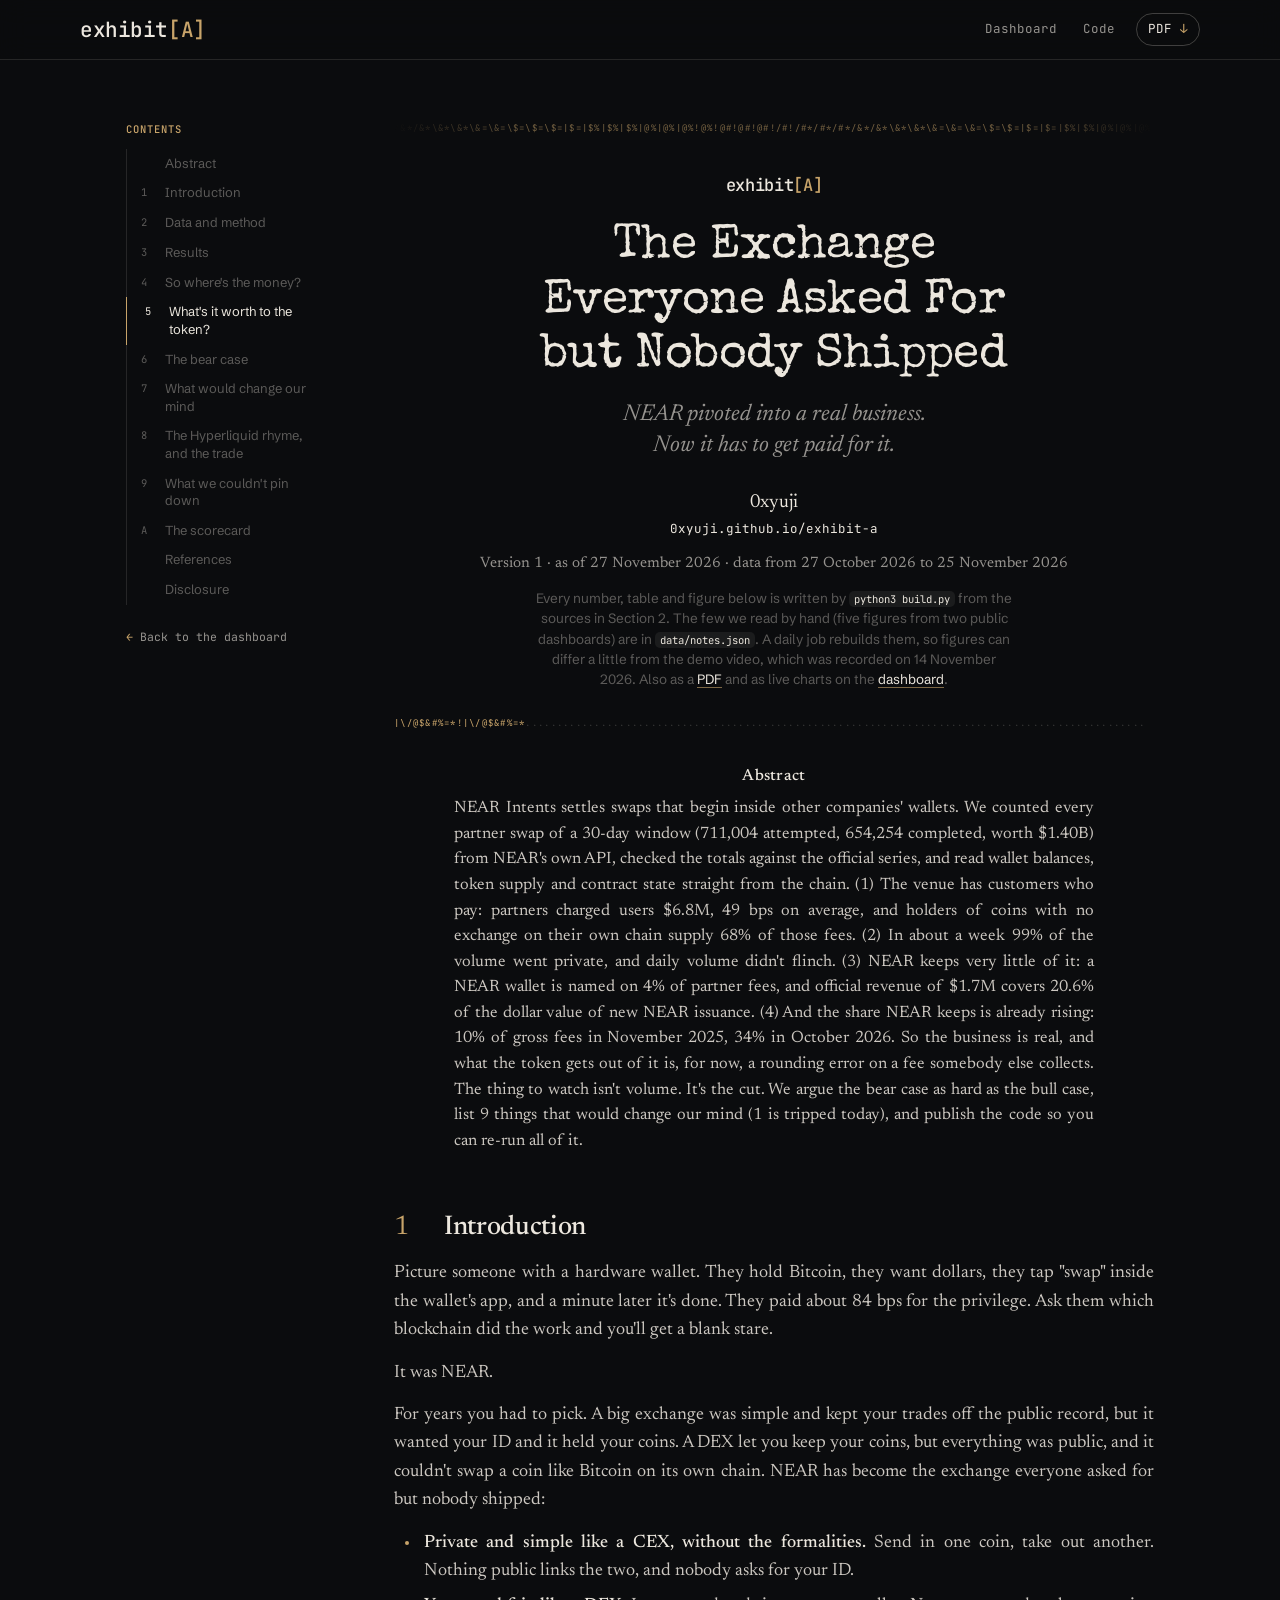
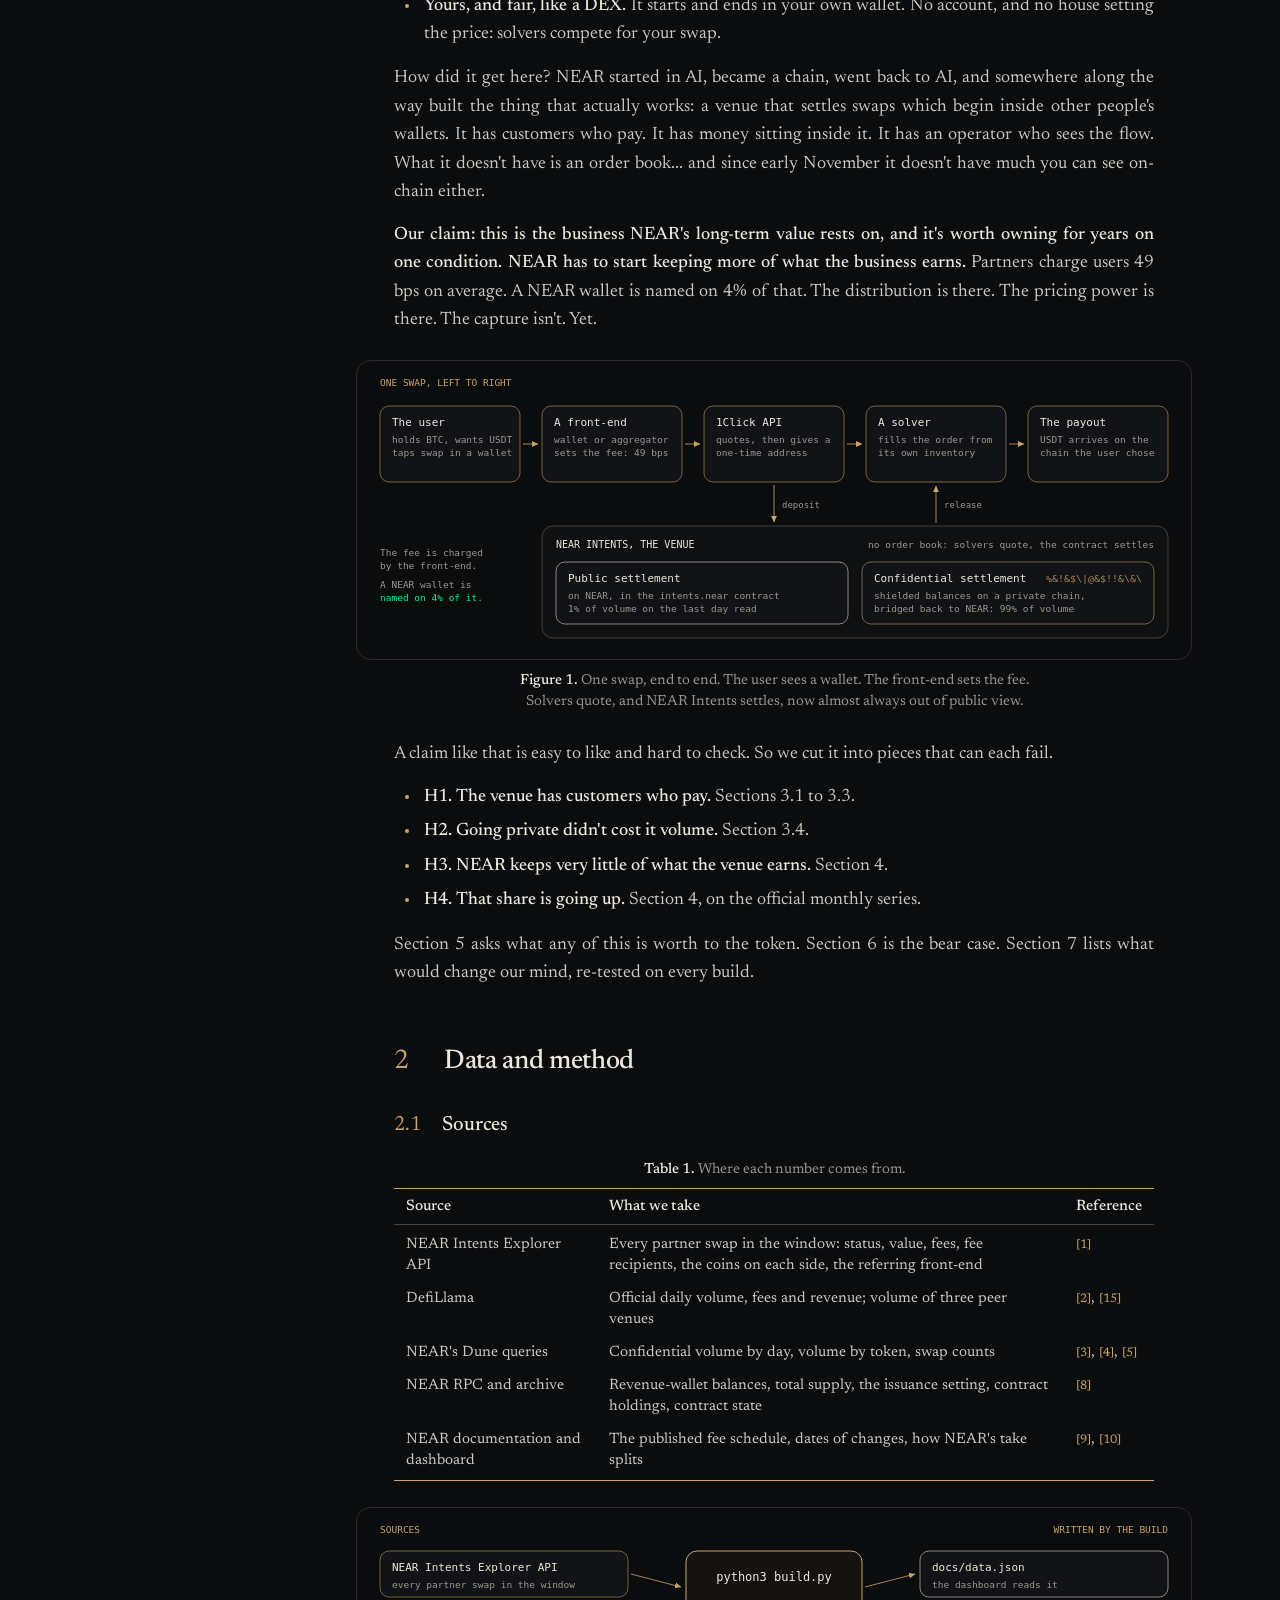
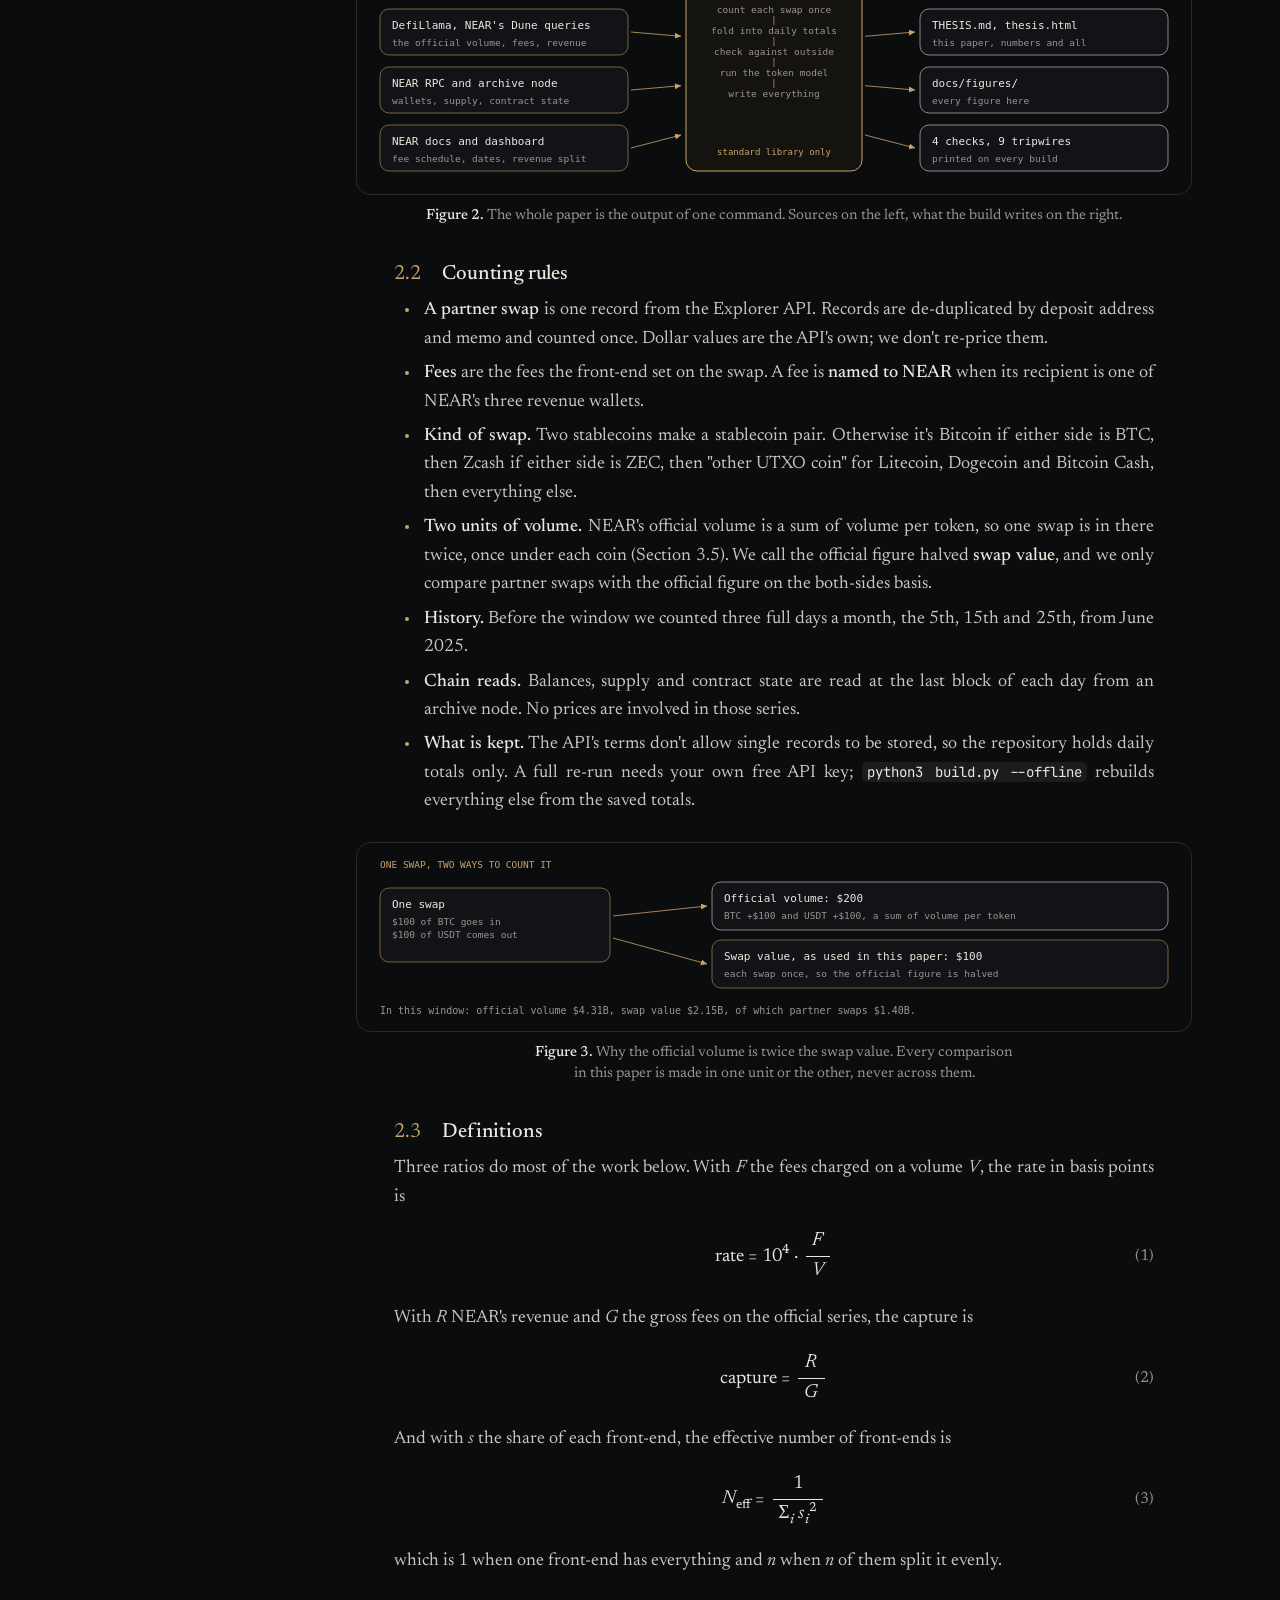
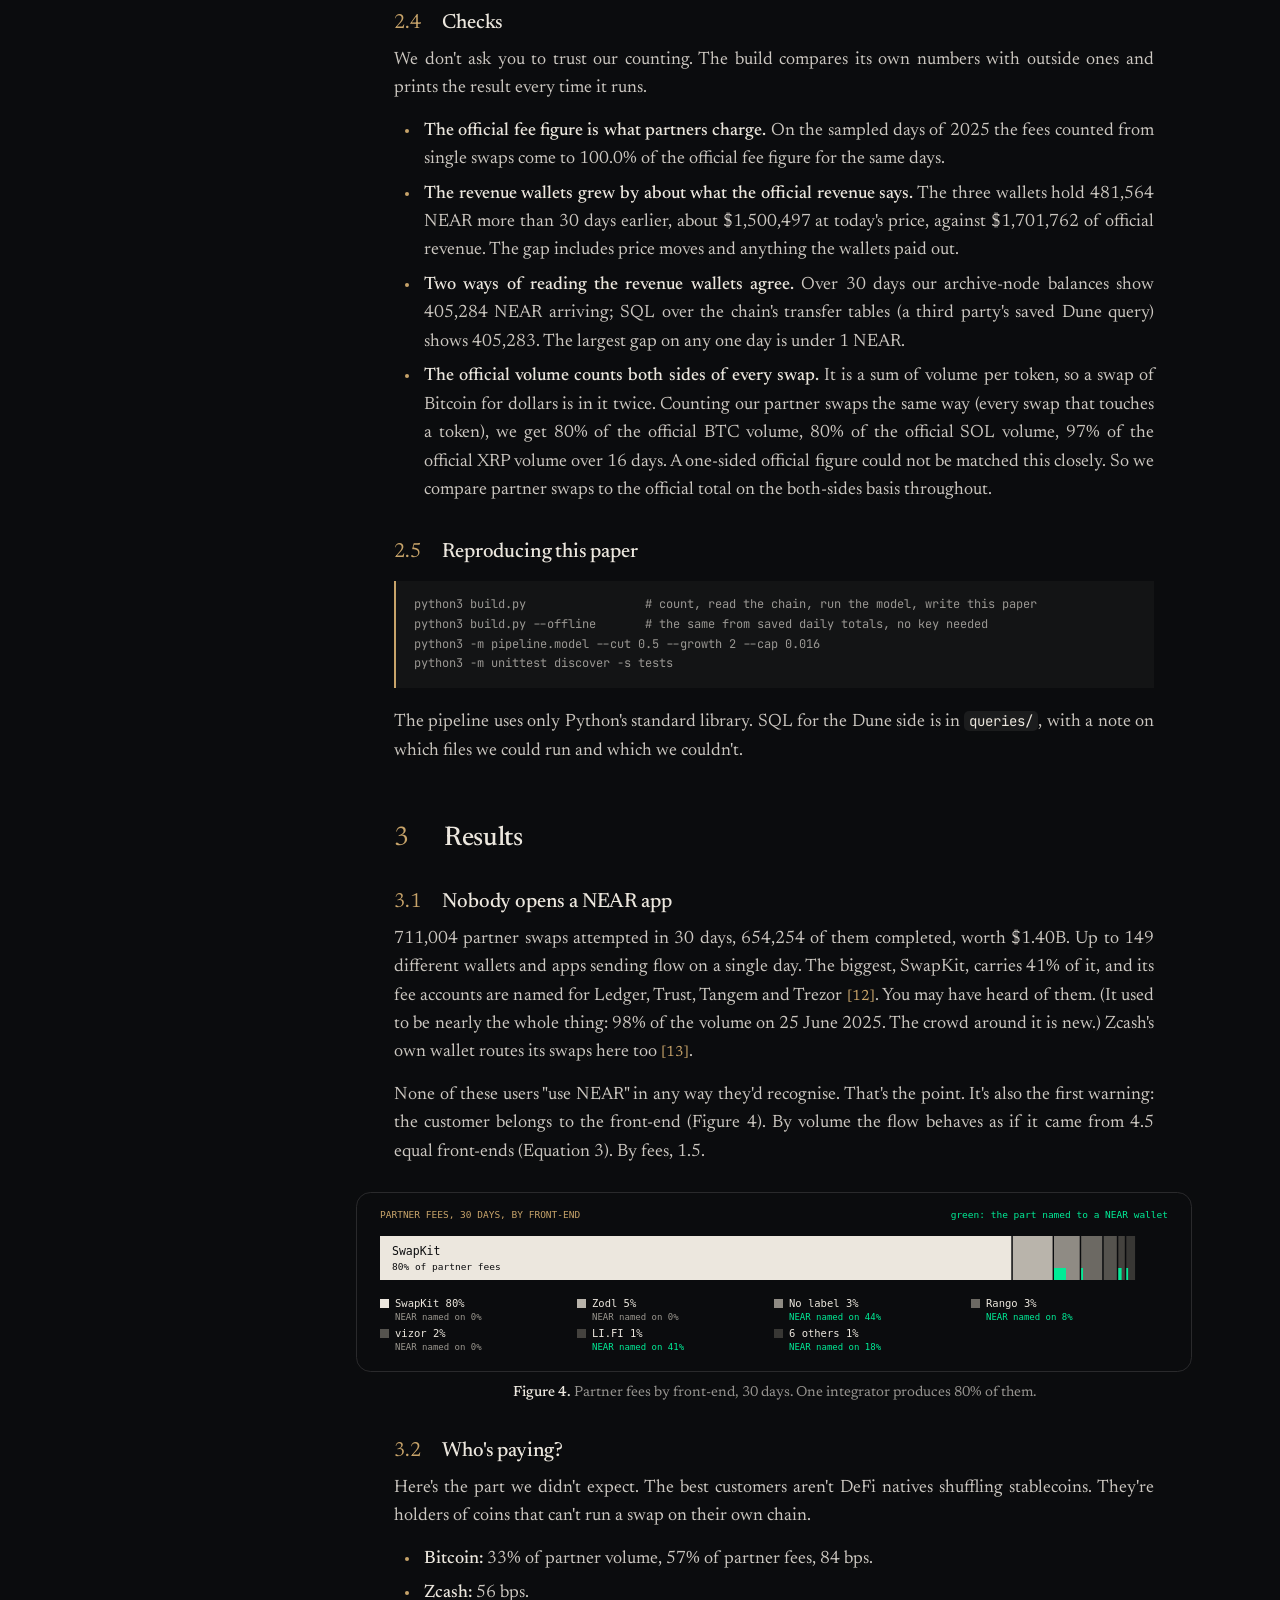
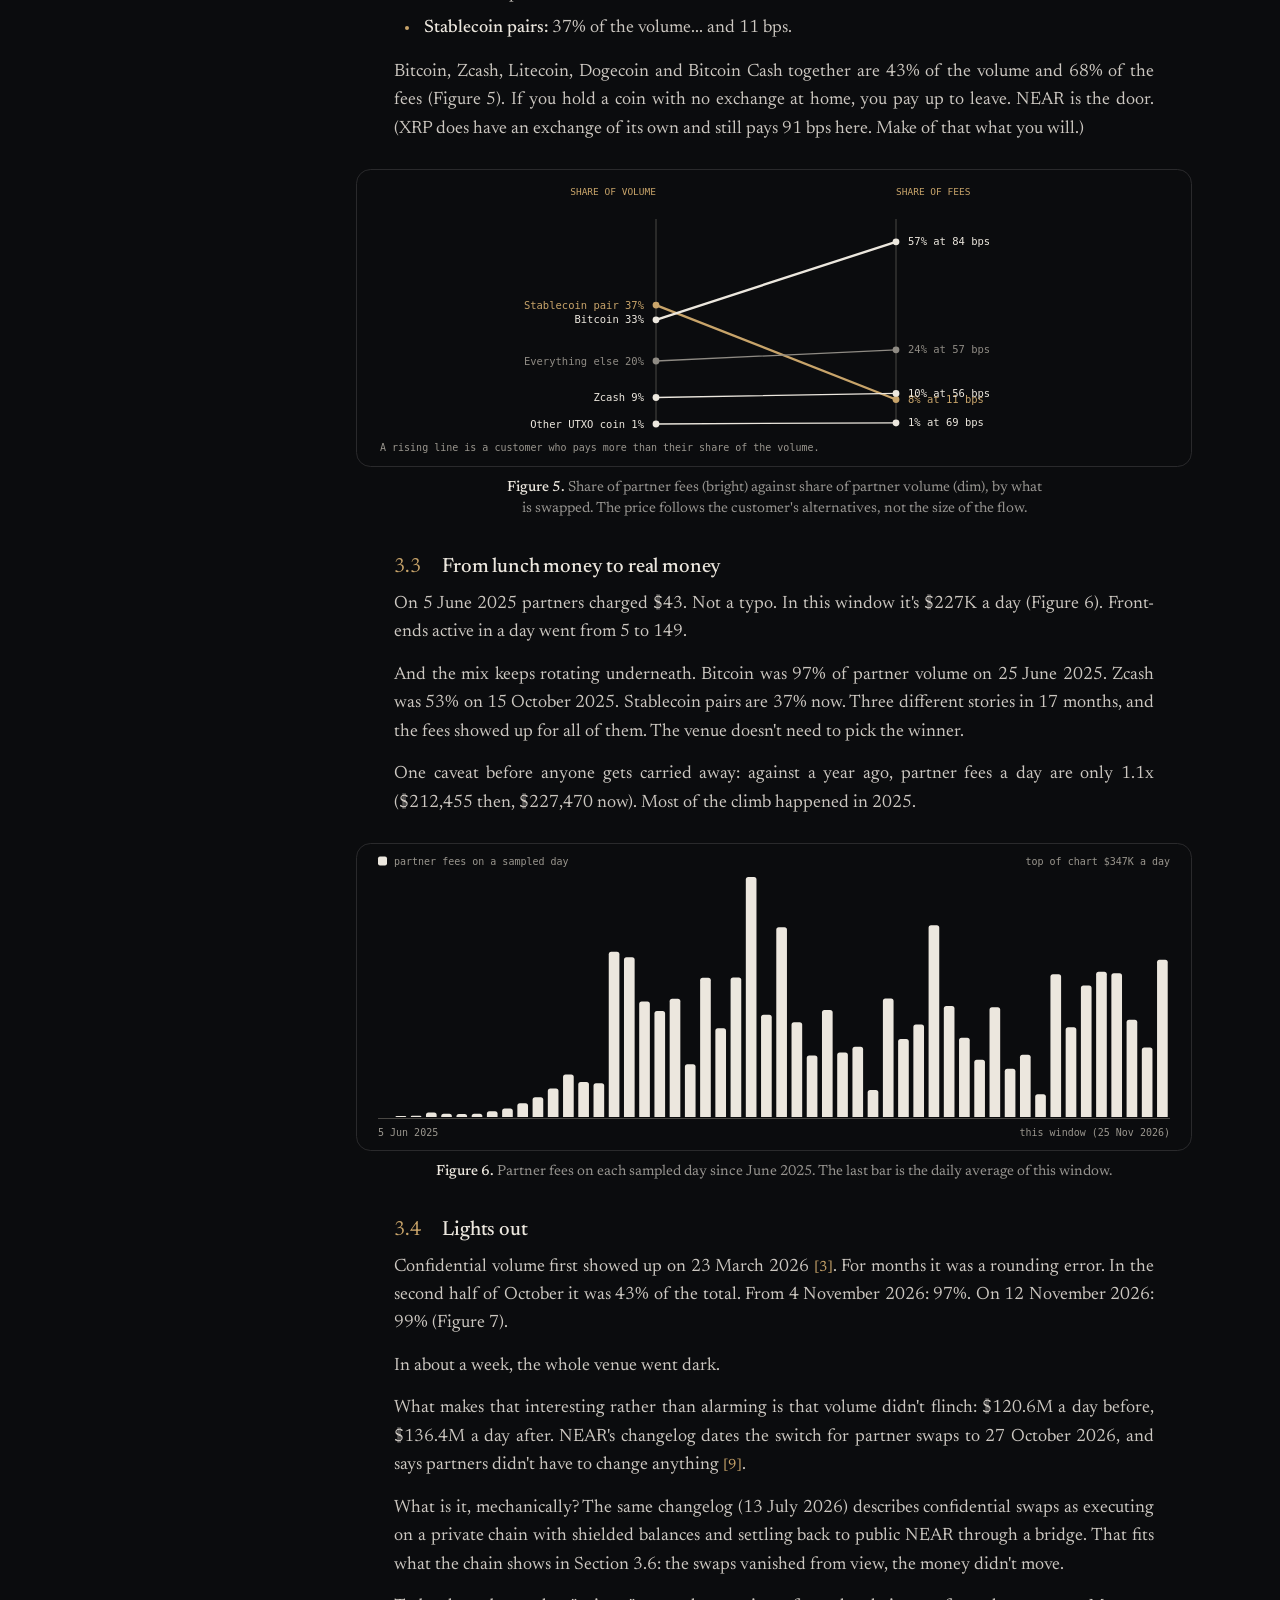
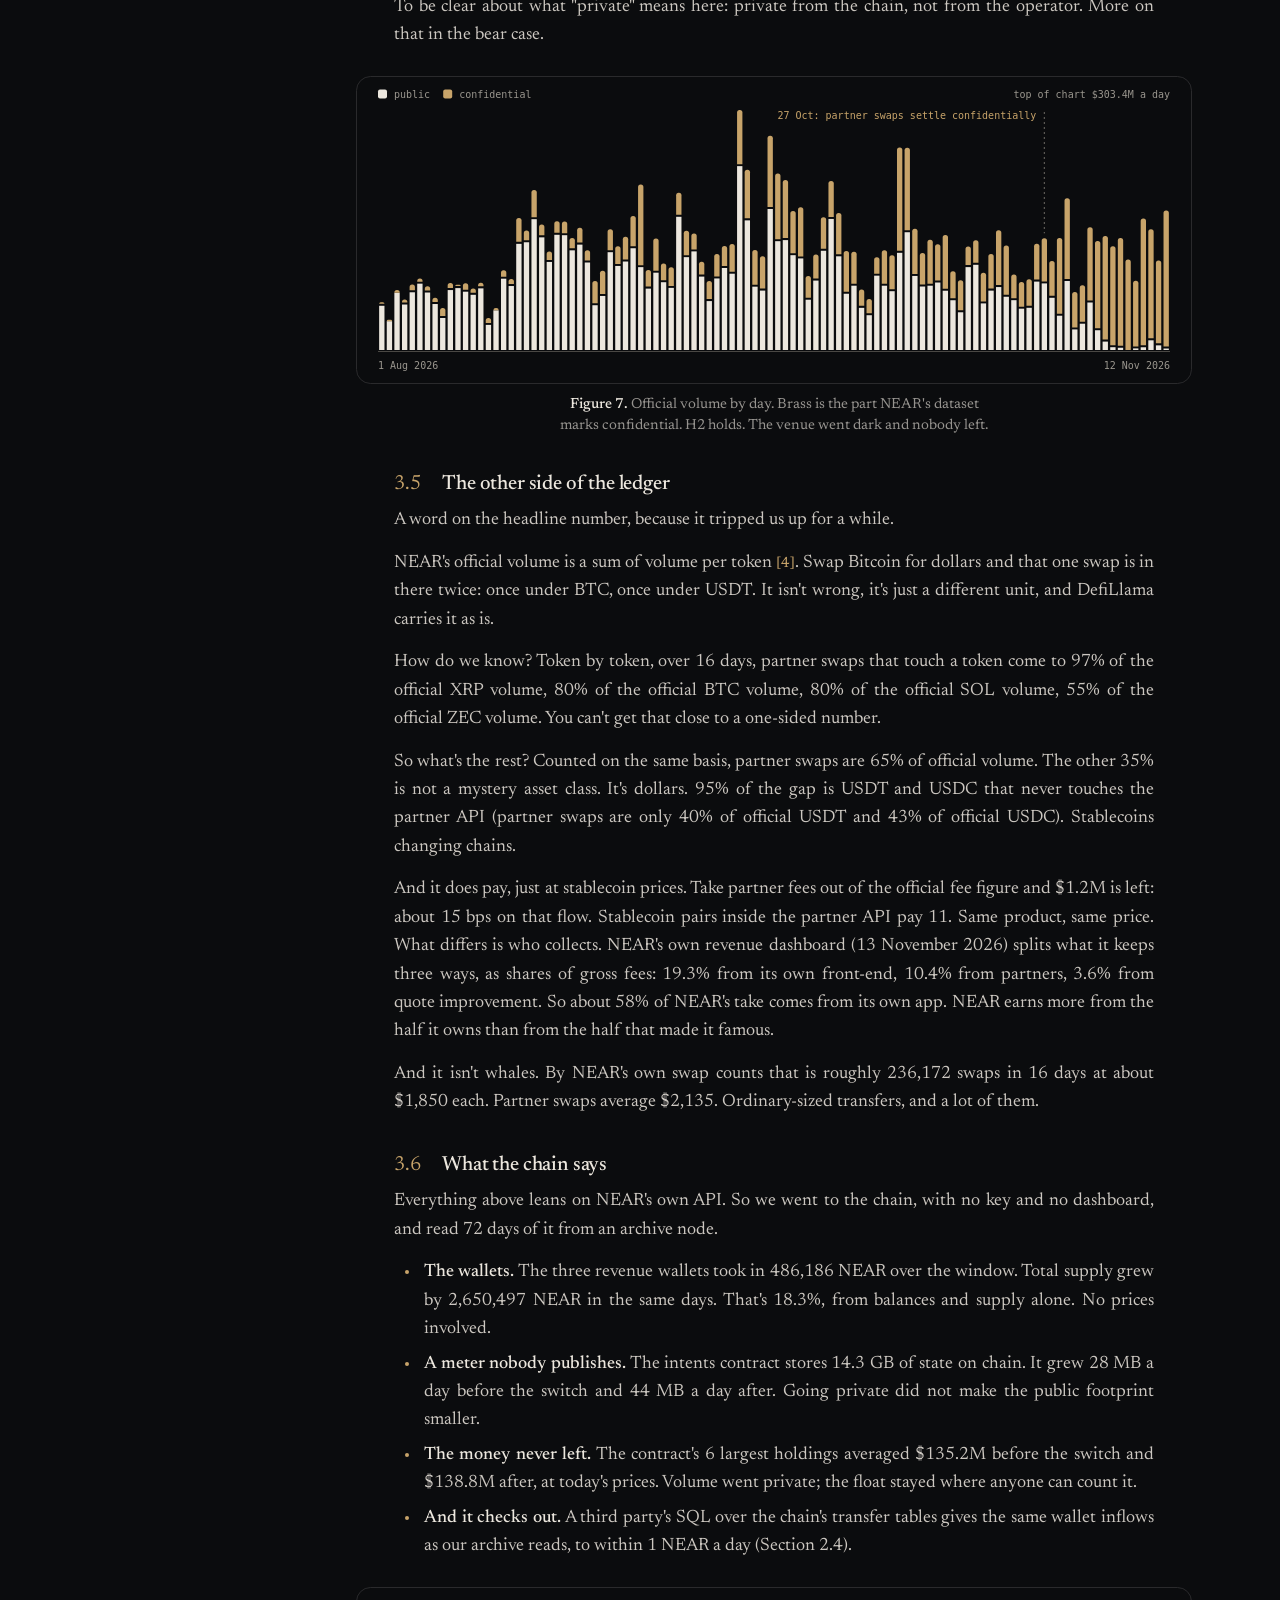
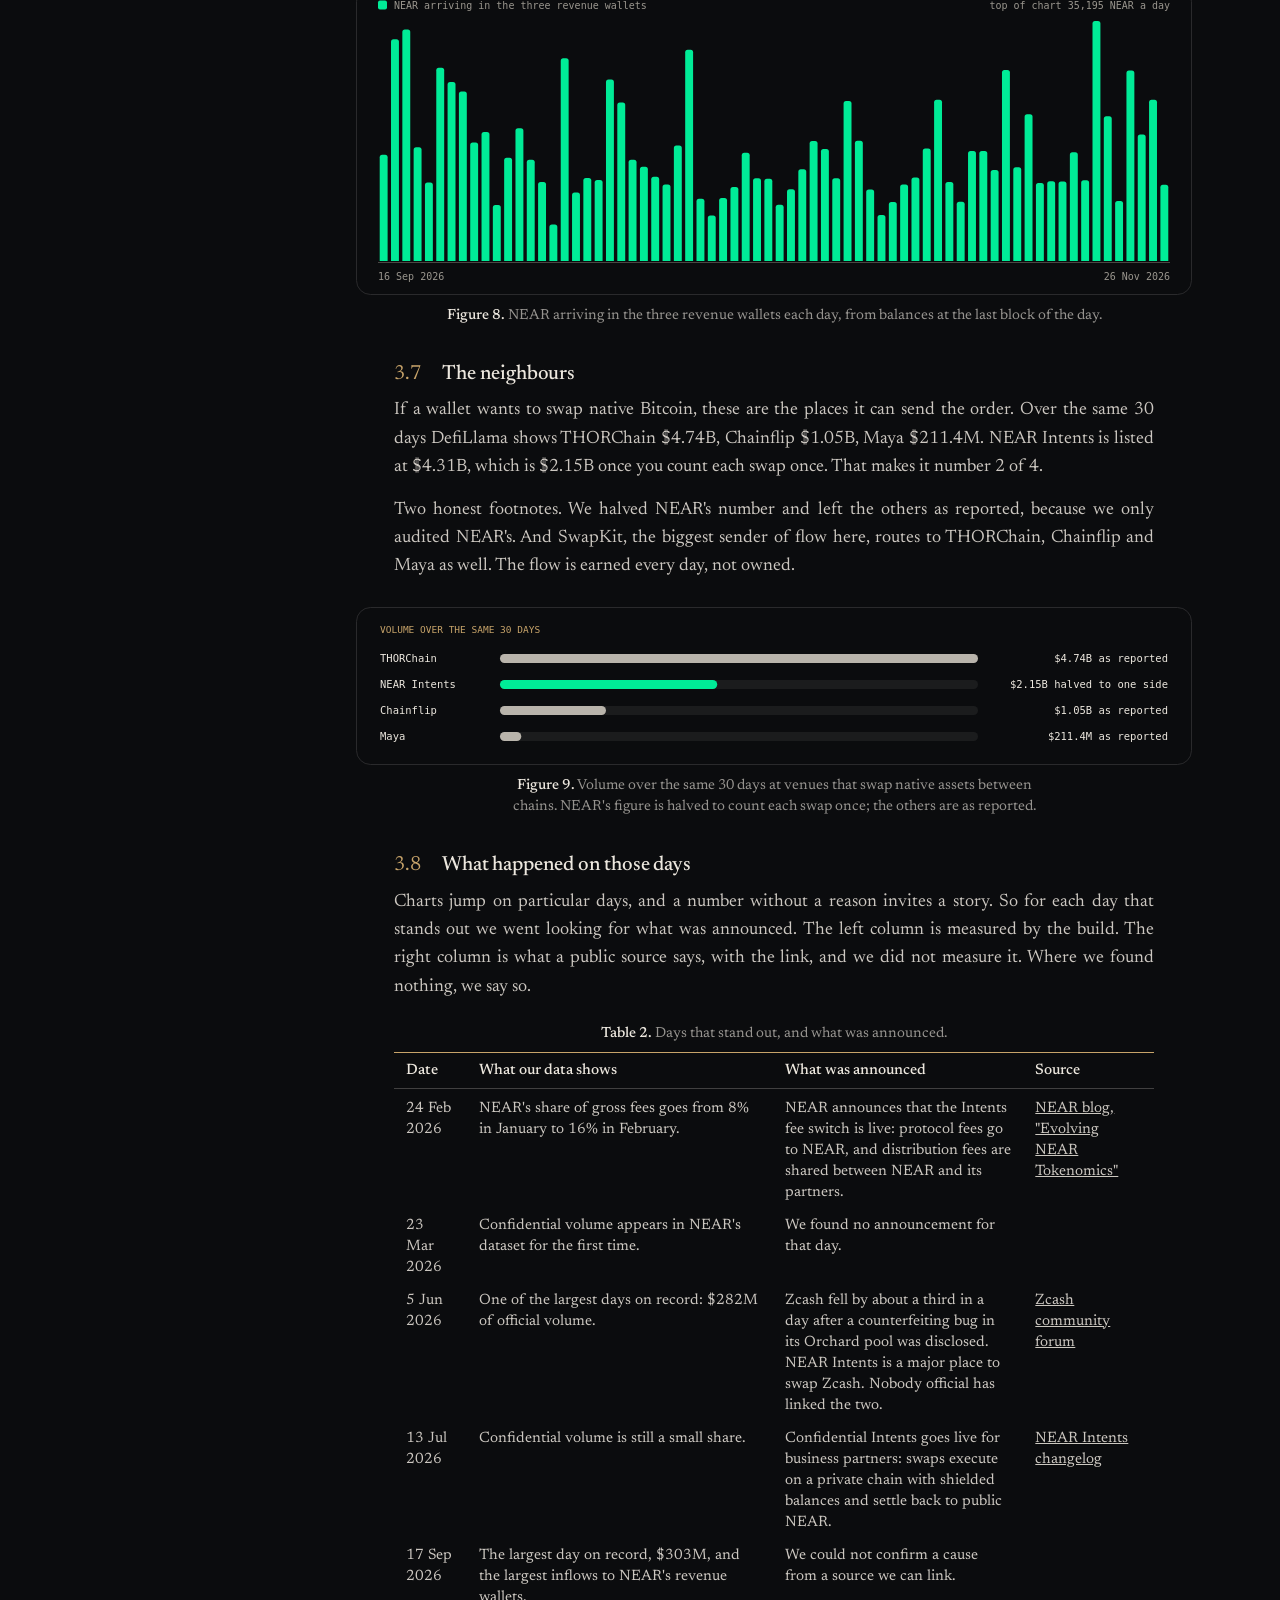
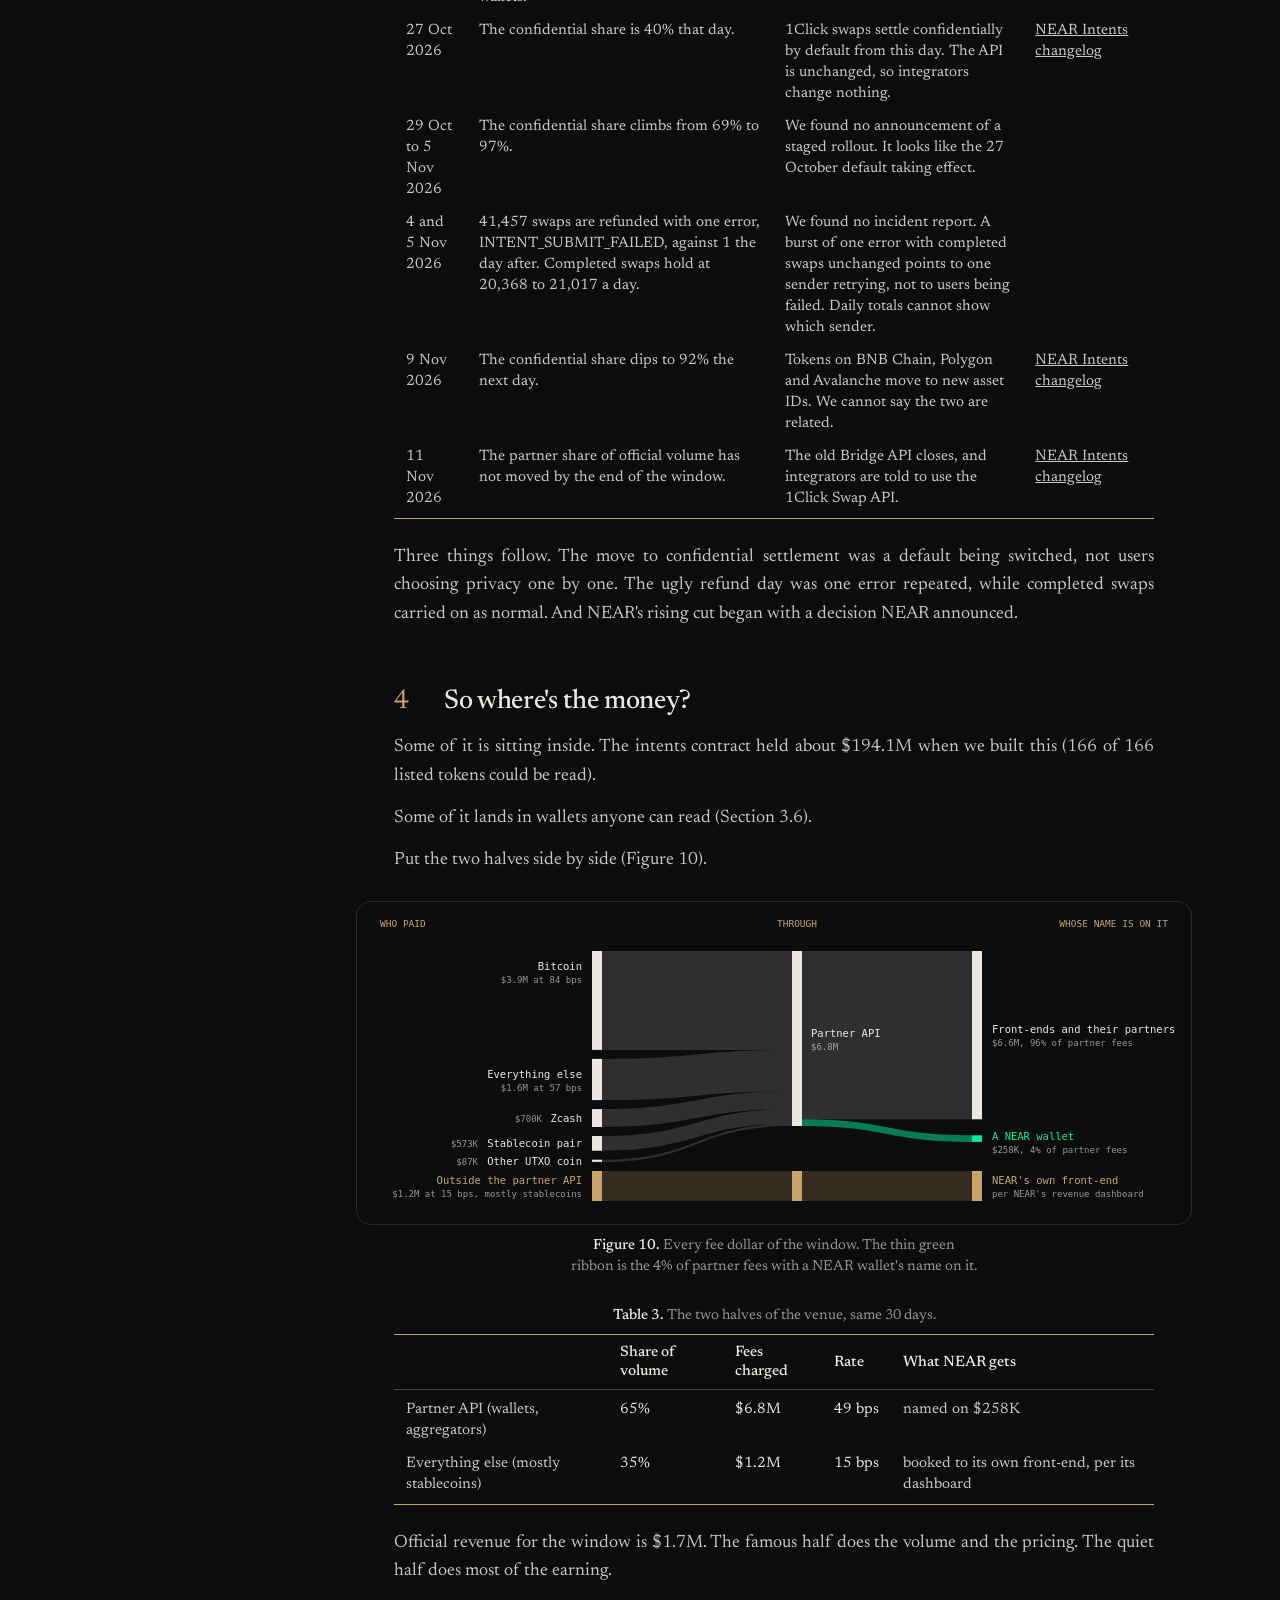
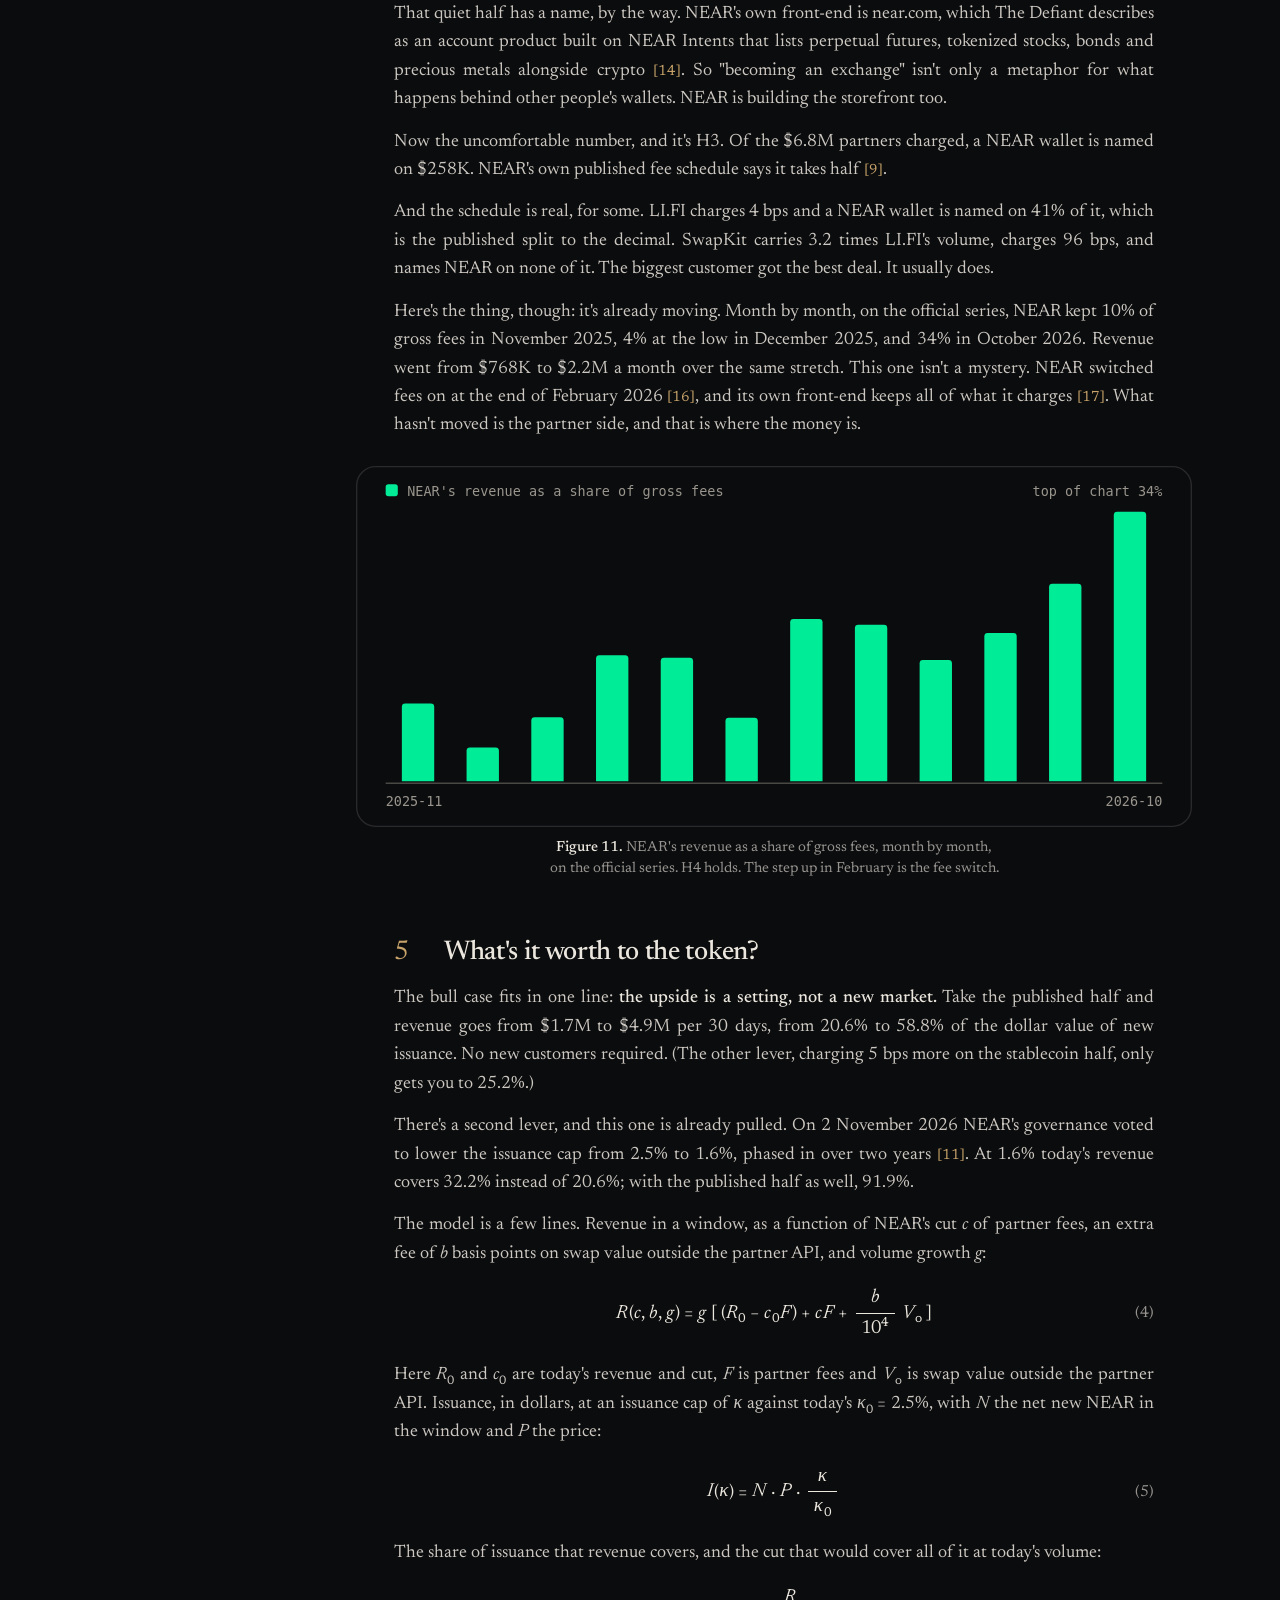
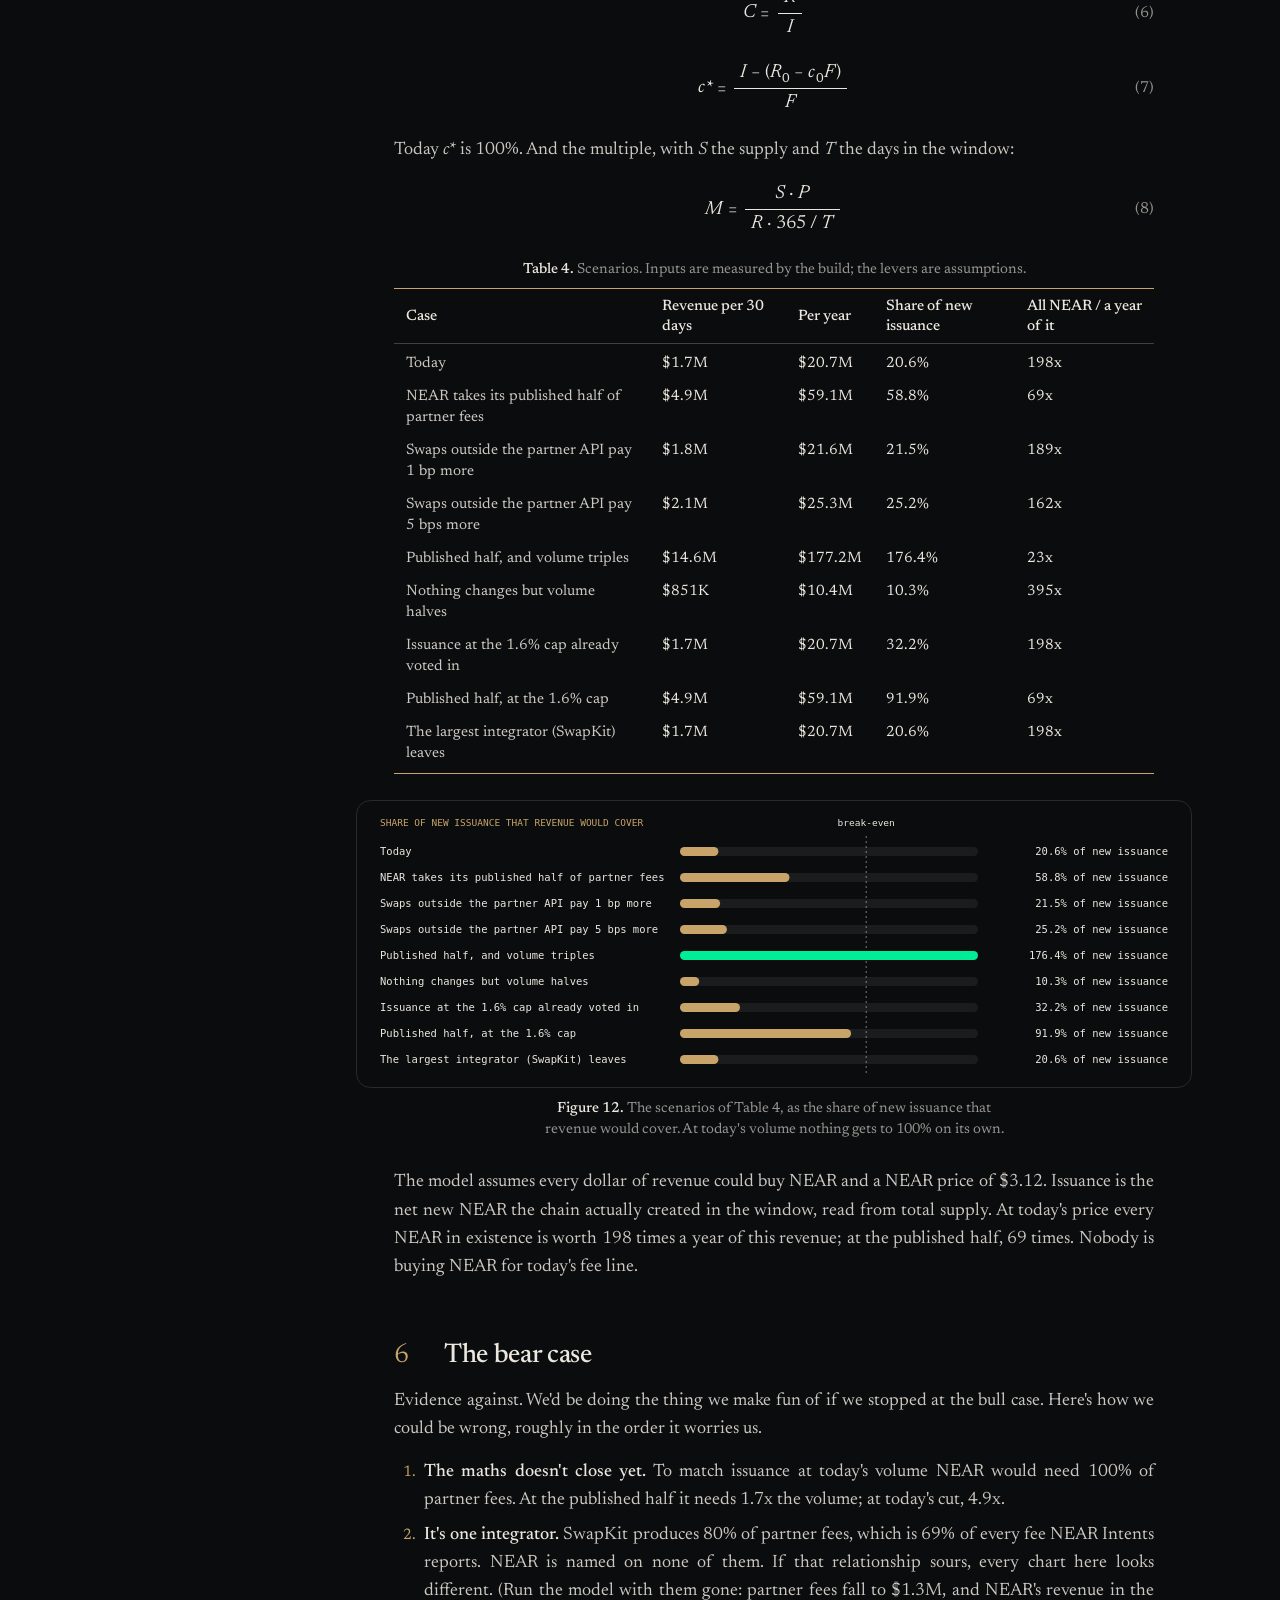
==== commit ba919f48: "Daily rebuild" ====
--- a/docs/thesis.html
+++ b/docs/thesis.html
@@ -31,19 +31,19 @@
       <p class="band" aria-hidden="true">/&amp;*/&amp;*\&amp;*\&amp;*\&amp;=\&amp;=\$=\$=\$=|$=|$%|$%|$%|@%|@%|@%!@%!@#!@#!@#!/#!/#*/#*/#*/&amp;*/&amp;*\&amp;*\&amp;*\&amp;=\&amp;=\&amp;=\$=\$=|$=|$=|$%|$%|@%|@%|@%!@%!@%!@#!@#!/#!/#!/#*/#*/&amp;*/</p>
       <p class="mark" aria-hidden="true">exhibit<em>[A]</em></p>
       <h1>The Exchange Everyone Asked For but Nobody Shipped</h1>
-      <p class="deck">NEAR pivoted into a real business. Now it has to get paid for it.</p><p class="author"><b>0xyuji</b></p><p class="site"><a href="./">0xyuji.github.io/exhibit-a</a></p><p class="version">Version 1 · as of 25 November 2026 · data from 25 October 2026 to 23 November 2026</p><p class="note"><i>Every number, table and figure below is written by <code>python3 build.py</code> from the sources in Section 2. The few we read by hand (five figures from two public dashboards) are in <code>data/notes.json</code>. A daily job rebuilds them, so figures can differ a little from the demo video, which was recorded on 14 November 2026. Also as a <a href="exhibit-a-thesis.pdf">PDF</a> and as live charts on the <a href="./">dashboard</a>.</i></p>
+      <p class="deck">NEAR pivoted into a real business. Now it has to get paid for it.</p><p class="author"><b>0xyuji</b></p><p class="site"><a href="./">0xyuji.github.io/exhibit-a</a></p><p class="version">Version 1 · as of 27 November 2026 · data from 27 October 2026 to 25 November 2026</p><p class="note"><i>Every number, table and figure below is written by <code>python3 build.py</code> from the sources in Section 2. The few we read by hand (five figures from two public dashboards) are in <code>data/notes.json</code>. A daily job rebuilds them, so figures can differ a little from the demo video, which was recorded on 14 November 2026. Also as a <a href="exhibit-a-thesis.pdf">PDF</a> and as live charts on the <a href="./">dashboard</a>.</i></p>
       <p class="rule" aria-hidden="true"><em>|\/@$&amp;#%=*!|\/@$&amp;#%=*</em>...................................................................................................</p>
     </header>
     <section class="abstract" id="abstract"><h2>Abstract</h2>
-<p>NEAR Intents settles swaps that begin inside other companies' wallets. We counted every partner swap of a 30-day window (693,521 attempted, 636,609 completed, worth $1.35B) from NEAR's own API, checked the totals against the official series, and read wallet balances, token supply and contract state straight from the chain. (1) The venue has customers who pay: partners charged users $6.6M, 49 bps on average, and holders of coins with no exchange on their own chain supply 68% of those fees. (2) In about a week 99% of the volume went private, and daily volume didn't flinch. (3) NEAR keeps very little of it: a NEAR wallet is named on 5% of partner fees, and official revenue of $1.7M covers 23.1% of the dollar value of new NEAR issuance. (4) And the share NEAR keeps is already rising: 10% of gross fees in November 2025, 34% in October 2026. So the business is real, and what the token gets out of it is, for now, a rounding error on a fee somebody else collects. The thing to watch isn't volume. It's the cut. We argue the bear case as hard as the bull case, list 9 things that would change our mind (1 is tripped today), and publish the code so you can re-run all of it.</p>
+<p>NEAR Intents settles swaps that begin inside other companies' wallets. We counted every partner swap of a 30-day window (711,004 attempted, 654,254 completed, worth $1.40B) from NEAR's own API, checked the totals against the official series, and read wallet balances, token supply and contract state straight from the chain. (1) The venue has customers who pay: partners charged users $6.8M, 49 bps on average, and holders of coins with no exchange on their own chain supply 68% of those fees. (2) In about a week 99% of the volume went private, and daily volume didn't flinch. (3) NEAR keeps very little of it: a NEAR wallet is named on 4% of partner fees, and official revenue of $1.7M covers 20.6% of the dollar value of new NEAR issuance. (4) And the share NEAR keeps is already rising: 10% of gross fees in November 2025, 34% in October 2026. So the business is real, and what the token gets out of it is, for now, a rounding error on a fee somebody else collects. The thing to watch isn't volume. It's the cut. We argue the bear case as hard as the bull case, list 9 things that would change our mind (1 is tripped today), and publish the code so you can re-run all of it.</p>
 </section>
 <h2 id="1-introduction"><span class="num">1</span>Introduction</h2>
-<p>Picture someone with a hardware wallet. They hold Bitcoin, they want dollars, they tap "swap" inside the wallet's app, and a minute later it's done. They paid about 86 bps for the privilege. Ask them which blockchain did the work and you'll get a blank stare.</p>
+<p>Picture someone with a hardware wallet. They hold Bitcoin, they want dollars, they tap "swap" inside the wallet's app, and a minute later it's done. They paid about 84 bps for the privilege. Ask them which blockchain did the work and you'll get a blank stare.</p>
 <p>It was NEAR.</p>
 <p>For years you had to pick. A big exchange was simple and kept your trades off the public record, but it wanted your ID and it held your coins. A DEX let you keep your coins, but everything was public, and it couldn't swap a coin like Bitcoin on its own chain. NEAR has become the exchange everyone asked for but nobody shipped:</p>
 <ul><li><b>Private and simple like a CEX, without the formalities.</b> Send in one coin, take out another. Nothing public links the two, and nobody asks for your ID.</li><li><b>Yours, and fair, like a DEX.</b> It starts and ends in your own wallet. No account, and no house setting the price: solvers compete for your swap.</li></ul>
 <p>How did it get here? NEAR started in AI, became a chain, went back to AI, and somewhere along the way built the thing that actually works: a venue that settles swaps which begin inside other people's wallets. It has customers who pay. It has money sitting inside it. It has an operator who sees the flow. What it doesn't have is an order book... and since early November it doesn't have much you can see on-chain either.</p>
-<p><b>Our claim: this is the business NEAR's long-term value rests on, and it's worth owning for years on one condition. NEAR has to start keeping more of what the business earns.</b> Partners charge users 49 bps on average. A NEAR wallet is named on 5% of that. The distribution is there. The pricing power is there. The capture isn't. Yet.</p>
+<p><b>Our claim: this is the business NEAR's long-term value rests on, and it's worth owning for years on one condition. NEAR has to start keeping more of what the business earns.</b> Partners charge users 49 bps on average. A NEAR wallet is named on 4% of that. The distribution is there. The pricing power is there. The capture isn't. Yet.</p>
 <figure class="plate" id="figure-1"><img src="figures/mechanism.svg" alt="Figure 1" loading="lazy"><figcaption><b>Figure 1.</b> One swap, end to end. The user sees a wallet. The front-end sets the fee. Solvers quote, and NEAR Intents settles, now almost always out of public view.</figcaption></figure>
 <p>A claim like that is easy to like and hard to check. So we cut it into pieces that can each fail.</p>
 <ul><li><b>H1. The venue has customers who pay.</b> Sections 3.1 to 3.3.</li><li><b>H2. Going private didn't cost it volume.</b> Section 3.4.</li><li><b>H3. NEAR keeps very little of what the venue earns.</b> Section 4.</li><li><b>H4. That share is going up.</b> Section 4, on the official monthly series.</li></ul>
@@ -66,7 +66,7 @@
 <p>which is 1 when one front-end has everything and <i>n</i> when <i>n</i> of them split it evenly.</p>
 <h3 id="2-4-checks"><span class="num">2.4</span>Checks</h3>
 <p>We don't ask you to trust our counting. The build compares its own numbers with outside ones and prints the result every time it runs.</p>
-<ul><li><b>The official fee figure is what partners charge.</b> On the sampled days of 2025 the fees counted from single swaps come to 100.0% of the official fee figure for the same days.</li><li><b>The revenue wallets grew by about what the official revenue says.</b> The three wallets hold 484,631 NEAR more than 30 days earlier, about $1,355,639 at today's price, against $1,713,123 of official revenue. The gap includes price moves and anything the wallets paid out.</li><li><b>Two ways of reading the revenue wallets agree.</b> Over 30 days our archive-node balances show 405,284 NEAR arriving; SQL over the chain's transfer tables (a third party's saved Dune query) shows 405,283. The largest gap on any one day is under 1 NEAR.</li><li><b>The official volume counts both sides of every swap.</b> It is a sum of volume per token, so a swap of Bitcoin for dollars is in it twice. Counting our partner swaps the same way (every swap that touches a token), we get 80% of the official BTC volume, 80% of the official SOL volume, 96% of the official XRP volume over 18 days. A one-sided official figure could not be matched this closely. So we compare partner swaps to the official total on the both-sides basis throughout.</li></ul>
+<ul><li><b>The official fee figure is what partners charge.</b> On the sampled days of 2025 the fees counted from single swaps come to 100.0% of the official fee figure for the same days.</li><li><b>The revenue wallets grew by about what the official revenue says.</b> The three wallets hold 481,564 NEAR more than 30 days earlier, about $1,500,497 at today's price, against $1,701,762 of official revenue. The gap includes price moves and anything the wallets paid out.</li><li><b>Two ways of reading the revenue wallets agree.</b> Over 30 days our archive-node balances show 405,284 NEAR arriving; SQL over the chain's transfer tables (a third party's saved Dune query) shows 405,283. The largest gap on any one day is under 1 NEAR.</li><li><b>The official volume counts both sides of every swap.</b> It is a sum of volume per token, so a swap of Bitcoin for dollars is in it twice. Counting our partner swaps the same way (every swap that touches a token), we get 80% of the official BTC volume, 80% of the official SOL volume, 97% of the official XRP volume over 16 days. A one-sided official figure could not be matched this closely. So we compare partner swaps to the official total on the both-sides basis throughout.</li></ul>
 <h3 id="2-5-reproducing-this-paper"><span class="num">2.5</span>Reproducing this paper</h3>
 <pre>python3 build.py                 # count, read the chain, run the model, write this paper
 python3 build.py --offline       # the same from saved daily totals, no key needed
@@ -75,18 +75,18 @@
 <p>The pipeline uses only Python's standard library. SQL for the Dune side is in <code>queries/</code>, with a note on which files we could run and which we couldn't.</p>
 <h2 id="3-results"><span class="num">3</span>Results</h2>
 <h3 id="3-1-nobody-opens-a-near-app"><span class="num">3.1</span>Nobody opens a NEAR app</h3>
-<p>693,521 partner swaps attempted in 30 days, 636,609 of them completed, worth $1.35B. Up to 149 different wallets and apps sending flow on a single day. The biggest, SwapKit, carries 40% of it, and its fee accounts are named for Ledger, Trust, Tangem and Trezor <a class="cite" href="#ref-12">12</a>. You may have heard of them. (It used to be nearly the whole thing: 98% of the volume on 25 June 2025. The crowd around it is new.) Zcash's own wallet routes its swaps here too <a class="cite" href="#ref-13">13</a>.</p>
-<p>None of these users "use NEAR" in any way they'd recognise. That's the point. It's also the first warning: the customer belongs to the front-end (Figure 4). By volume the flow behaves as if it came from 4.6 equal front-ends (Equation 3). By fees, 1.6.</p>
+<p>711,004 partner swaps attempted in 30 days, 654,254 of them completed, worth $1.40B. Up to 149 different wallets and apps sending flow on a single day. The biggest, SwapKit, carries 41% of it, and its fee accounts are named for Ledger, Trust, Tangem and Trezor <a class="cite" href="#ref-12">12</a>. You may have heard of them. (It used to be nearly the whole thing: 98% of the volume on 25 June 2025. The crowd around it is new.) Zcash's own wallet routes its swaps here too <a class="cite" href="#ref-13">13</a>.</p>
+<p>None of these users "use NEAR" in any way they'd recognise. That's the point. It's also the first warning: the customer belongs to the front-end (Figure 4). By volume the flow behaves as if it came from 4.5 equal front-ends (Equation 3). By fees, 1.5.</p>
 <figure class="plate" id="figure-4"><img src="figures/fronts.svg" alt="Figure 4" loading="lazy"><figcaption><b>Figure 4.</b> Partner fees by front-end, 30 days. One integrator produces 80% of them.</figcaption></figure>
 <h3 id="3-2-who-s-paying"><span class="num">3.2</span>Who's paying?</h3>
 <p>Here's the part we didn't expect. The best customers aren't DeFi natives shuffling stablecoins. They're holders of coins that can't run a swap on their own chain.</p>
-<ul><li><b>Bitcoin:</b> 32% of partner volume, 56% of partner fees, 86 bps.</li><li><b>Zcash:</b> 52 bps.</li><li><b>Stablecoin pairs:</b> 37% of the volume... and 11 bps.</li></ul>
-<p>Bitcoin, Zcash, Litecoin, Dogecoin and Bitcoin Cash together are 43% of the volume and 68% of the fees (Figure 5). If you hold a coin with no exchange at home, you pay up to leave. NEAR is the door. (XRP does have an exchange of its own and still pays 93 bps here. Make of that what you will.)</p>
+<ul><li><b>Bitcoin:</b> 33% of partner volume, 57% of partner fees, 84 bps.</li><li><b>Zcash:</b> 56 bps.</li><li><b>Stablecoin pairs:</b> 37% of the volume... and 11 bps.</li></ul>
+<p>Bitcoin, Zcash, Litecoin, Dogecoin and Bitcoin Cash together are 43% of the volume and 68% of the fees (Figure 5). If you hold a coin with no exchange at home, you pay up to leave. NEAR is the door. (XRP does have an exchange of its own and still pays 91 bps here. Make of that what you will.)</p>
 <figure class="plate" id="figure-5"><img src="figures/payers.svg" alt="Figure 5" loading="lazy"><figcaption><b>Figure 5.</b> Share of partner fees (bright) against share of partner volume (dim), by what is swapped. The price follows the customer's alternatives, not the size of the flow.</figcaption></figure>
 <h3 id="3-3-from-lunch-money-to-real-money"><span class="num">3.3</span>From lunch money to real money</h3>
-<p>On 5 June 2025 partners charged $43. Not a typo. In this window it's $219K a day (Figure 6). Front-ends active in a day went from 5 to 149.</p>
+<p>On 5 June 2025 partners charged $43. Not a typo. In this window it's $227K a day (Figure 6). Front-ends active in a day went from 5 to 149.</p>
 <p>And the mix keeps rotating underneath. Bitcoin was 97% of partner volume on 25 June 2025. Zcash was 53% on 15 October 2025. Stablecoin pairs are 37% now. Three different stories in 17 months, and the fees showed up for all of them. The venue doesn't need to pick the winner.</p>
-<p>One caveat before anyone gets carried away: against a year ago, partner fees a day are only 1.3x ($173,025 then, $219,496 now). Most of the climb happened in 2025.</p>
+<p>One caveat before anyone gets carried away: against a year ago, partner fees a day are only 1.1x ($212,455 then, $227,470 now). Most of the climb happened in 2025.</p>
 <figure class="plate" id="figure-6"><img src="figures/growth.svg" alt="Figure 6" loading="lazy"><figcaption><b>Figure 6.</b> Partner fees on each sampled day since June 2025. The last bar is the daily average of this window.</figcaption></figure>
 <h3 id="3-4-lights-out"><span class="num">3.4</span>Lights out</h3>
 <p>Confidential volume first showed up on 23 March 2026 <a class="cite" href="#ref-3">3</a>. For months it was a rounding error. In the second half of October it was 43% of the total. From 4 November 2026: 97%. On 12 November 2026: 99% (Figure 7).</p>
@@ -98,16 +98,16 @@
 <h3 id="3-5-the-other-side-of-the-ledger"><span class="num">3.5</span>The other side of the ledger</h3>
 <p>A word on the headline number, because it tripped us up for a while.</p>
 <p>NEAR's official volume is a sum of volume per token <a class="cite" href="#ref-4">4</a>. Swap Bitcoin for dollars and that one swap is in there twice: once under BTC, once under USDT. It isn't wrong, it's just a different unit, and DefiLlama carries it as is.</p>
-<p>How do we know? Token by token, over 18 days, partner swaps that touch a token come to 96% of the official XRP volume, 80% of the official BTC volume, 80% of the official SOL volume, 57% of the official ZEC volume. You can't get that close to a one-sided number.</p>
-<p>So what's the rest? Counted on the same basis, partner swaps are 64% of official volume. The other 36% is not a mystery asset class. It's dollars. 96% of the gap is USDT and USDC that never touches the partner API (partner swaps are only 39% of official USDT and 44% of official USDC). Stablecoins changing chains.</p>
-<p>And it does pay, just at stablecoin prices. Take partner fees out of the official fee figure and $1.1M is left: about 15 bps on that flow. Stablecoin pairs inside the partner API pay 11. Same product, same price. What differs is who collects. NEAR's own revenue dashboard (13 November 2026) splits what it keeps three ways, as shares of gross fees: 19.3% from its own front-end, 10.4% from partners, 3.6% from quote improvement. So about 58% of NEAR's take comes from its own app. NEAR earns more from the half it owns than from the half that made it famous.</p>
-<p>And it isn't whales. By NEAR's own swap counts that is roughly 254,418 swaps in 18 days at about $1,903 each. Partner swaps average $2,119. Ordinary-sized transfers, and a lot of them.</p>
+<p>How do we know? Token by token, over 16 days, partner swaps that touch a token come to 97% of the official XRP volume, 80% of the official BTC volume, 80% of the official SOL volume, 55% of the official ZEC volume. You can't get that close to a one-sided number.</p>
+<p>So what's the rest? Counted on the same basis, partner swaps are 65% of official volume. The other 35% is not a mystery asset class. It's dollars. 95% of the gap is USDT and USDC that never touches the partner API (partner swaps are only 40% of official USDT and 43% of official USDC). Stablecoins changing chains.</p>
+<p>And it does pay, just at stablecoin prices. Take partner fees out of the official fee figure and $1.2M is left: about 15 bps on that flow. Stablecoin pairs inside the partner API pay 11. Same product, same price. What differs is who collects. NEAR's own revenue dashboard (13 November 2026) splits what it keeps three ways, as shares of gross fees: 19.3% from its own front-end, 10.4% from partners, 3.6% from quote improvement. So about 58% of NEAR's take comes from its own app. NEAR earns more from the half it owns than from the half that made it famous.</p>
+<p>And it isn't whales. By NEAR's own swap counts that is roughly 236,172 swaps in 16 days at about $1,850 each. Partner swaps average $2,135. Ordinary-sized transfers, and a lot of them.</p>
 <h3 id="3-6-what-the-chain-says"><span class="num">3.6</span>What the chain says</h3>
-<p>Everything above leans on NEAR's own API. So we went to the chain, with no key and no dashboard, and read 70 days of it from an archive node.</p>
-<ul><li><b>The wallets.</b> The three revenue wallets took in 475,060 NEAR over the window. Total supply grew by 2,651,742 NEAR in the same days. That's 17.9%, from balances and supply alone. No prices involved.</li><li><b>A meter nobody publishes.</b> The intents contract stores 14.2 GB of state on chain. It grew 28 MB a day before the switch and 44 MB a day after. Going private did not make the public footprint smaller.</li><li><b>The money never left.</b> The contract's 6 largest holdings averaged $135.2M before the switch and $138.5M after, at today's prices. Volume went private; the float stayed where anyone can count it.</li><li><b>And it checks out.</b> A third party's SQL over the chain's transfer tables gives the same wallet inflows as our archive reads, to within 1 NEAR a day (Section 2.4).</li></ul>
+<p>Everything above leans on NEAR's own API. So we went to the chain, with no key and no dashboard, and read 72 days of it from an archive node.</p>
+<ul><li><b>The wallets.</b> The three revenue wallets took in 486,186 NEAR over the window. Total supply grew by 2,650,497 NEAR in the same days. That's 18.3%, from balances and supply alone. No prices involved.</li><li><b>A meter nobody publishes.</b> The intents contract stores 14.3 GB of state on chain. It grew 28 MB a day before the switch and 44 MB a day after. Going private did not make the public footprint smaller.</li><li><b>The money never left.</b> The contract's 6 largest holdings averaged $135.2M before the switch and $138.8M after, at today's prices. Volume went private; the float stayed where anyone can count it.</li><li><b>And it checks out.</b> A third party's SQL over the chain's transfer tables gives the same wallet inflows as our archive reads, to within 1 NEAR a day (Section 2.4).</li></ul>
 <figure class="plate" id="figure-8"><img src="figures/inflow.svg" alt="Figure 8" loading="lazy"><figcaption><b>Figure 8.</b> NEAR arriving in the three revenue wallets each day, from balances at the last block of the day.</figcaption></figure>
 <h3 id="3-7-the-neighbours"><span class="num">3.7</span>The neighbours</h3>
-<p>If a wallet wants to swap native Bitcoin, these are the places it can send the order. Over the same 30 days DefiLlama shows THORChain $4.22B, Chainflip $1.09B, Maya $266.2M. NEAR Intents is listed at $4.21B, which is $2.11B once you count each swap once. That makes it number 2 of 4.</p>
+<p>If a wallet wants to swap native Bitcoin, these are the places it can send the order. Over the same 30 days DefiLlama shows THORChain $4.74B, Chainflip $1.05B, Maya $211.4M. NEAR Intents is listed at $4.31B, which is $2.15B once you count each swap once. That makes it number 2 of 4.</p>
 <p>Two honest footnotes. We halved NEAR's number and left the others as reported, because we only audited NEAR's. And SwapKit, the biggest sender of flow here, routes to THORChain, Chainflip and Maya as well. The flow is earned every day, not owned.</p>
 <figure class="plate" id="figure-9"><img src="figures/peers.svg" alt="Figure 9" loading="lazy"><figcaption><b>Figure 9.</b> Volume over the same 30 days at venues that swap native assets between chains. NEAR's figure is halved to count each swap once; the others are as reported.</figcaption></figure>
 <h3 id="3-8-what-happened-on-those-days"><span class="num">3.8</span>What happened on those days</h3>
@@ -116,21 +116,21 @@
 <div class="tableWrap"><table><thead><tr><th>Date</th><th>What our data shows</th><th>What was announced</th><th>Source</th></tr></thead><tbody><tr><td>24 Feb 2026</td><td>NEAR's share of gross fees goes from 8% in January to 16% in February.</td><td>NEAR announces that the Intents fee switch is live: protocol fees go to NEAR, and distribution fees are shared between NEAR and its partners.</td><td><a href="https://www.near.org/blog/evolving-near-tokenomics">NEAR blog, "Evolving NEAR Tokenomics"</a></td></tr><tr><td>23 Mar 2026</td><td>Confidential volume appears in NEAR's dataset for the first time.</td><td>We found no announcement for that day.</td><td></td></tr><tr><td>5 Jun 2026</td><td>One of the largest days on record: $282M of official volume.</td><td>Zcash fell by about a third in a day after a counterfeiting bug in its Orchard pool was disclosed. NEAR Intents is a major place to swap Zcash. Nobody official has linked the two.</td><td><a href="https://forum.zcashcommunity.com/t/the-orchard-counterfeiting-vulnerability-and-next-steps/56015">Zcash community forum</a></td></tr><tr><td>13 Jul 2026</td><td>Confidential volume is still a small share.</td><td>Confidential Intents goes live for business partners: swaps execute on a private chain with shielded balances and settle back to public NEAR.</td><td><a href="https://docs.near-intents.org/changelog/overview">NEAR Intents changelog</a></td></tr><tr><td>17 Sep 2026</td><td>The largest day on record, $303M, and the largest inflows to NEAR's revenue wallets.</td><td>We could not confirm a cause from a source we can link.</td><td></td></tr><tr><td>27 Oct 2026</td><td>The confidential share is 40% that day.</td><td>1Click swaps settle confidentially by default from this day. The API is unchanged, so integrators change nothing.</td><td><a href="https://docs.near-intents.org/changelog/overview">NEAR Intents changelog</a></td></tr><tr><td>29 Oct to 5 Nov 2026</td><td>The confidential share climbs from 69% to 97%.</td><td>We found no announcement of a staged rollout. It looks like the 27 October default taking effect.</td><td></td></tr><tr><td>4 and 5 Nov 2026</td><td>41,457 swaps are refunded with one error, INTENT_SUBMIT_FAILED, against 1 the day after. Completed swaps hold at 20,368 to 21,017 a day.</td><td>We found no incident report. A burst of one error with completed swaps unchanged points to one sender retrying, not to users being failed. Daily totals cannot show which sender.</td><td></td></tr><tr><td>9 Nov 2026</td><td>The confidential share dips to 92% the next day.</td><td>Tokens on BNB Chain, Polygon and Avalanche move to new asset IDs. We cannot say the two are related.</td><td><a href="https://docs.near-intents.org/changelog/overview">NEAR Intents changelog</a></td></tr><tr><td>11 Nov 2026</td><td>The partner share of official volume has not moved by the end of the window.</td><td>The old Bridge API closes, and integrators are told to use the 1Click Swap API.</td><td><a href="https://docs.near-intents.org/changelog/overview">NEAR Intents changelog</a></td></tr></tbody></table></div>
 <p>Three things follow. The move to confidential settlement was a default being switched, not users choosing privacy one by one. The ugly refund day was one error repeated, while completed swaps carried on as normal. And NEAR's rising cut began with a decision NEAR announced.</p>
 <h2 id="4-so-where-s-the-money"><span class="num">4</span>So where's the money?</h2>
-<p>Some of it is sitting inside. The intents contract held about $186.7M when we built this (166 of 166 listed tokens could be read).</p>
+<p>Some of it is sitting inside. The intents contract held about $194.1M when we built this (166 of 166 listed tokens could be read).</p>
 <p>Some of it lands in wallets anyone can read (Section 3.6).</p>
 <p>Put the two halves side by side (Figure 10).</p>
-<figure class="plate" id="figure-10"><img src="figures/feeflow.svg" alt="Figure 10" loading="lazy"><figcaption><b>Figure 10.</b> Every fee dollar of the window. The thin green ribbon is the 5% of partner fees with a NEAR wallet's name on it.</figcaption></figure>
+<figure class="plate" id="figure-10"><img src="figures/feeflow.svg" alt="Figure 10" loading="lazy"><figcaption><b>Figure 10.</b> Every fee dollar of the window. The thin green ribbon is the 4% of partner fees with a NEAR wallet's name on it.</figcaption></figure>
 <p class="caption"><b>Table 3.</b> The two halves of the venue, same 30 days.</p>
-<div class="tableWrap"><table><thead><tr><th></th><th>Share of volume</th><th>Fees charged</th><th>Rate</th><th>What NEAR gets</th></tr></thead><tbody><tr><td>Partner API (wallets, aggregators)</td><td class='n'>64%</td><td class='n'>$6.6M</td><td class='n'>49 bps</td><td>named on $307K</td></tr><tr><td>Everything else (mostly stablecoins)</td><td class='n'>36%</td><td class='n'>$1.1M</td><td class='n'>15 bps</td><td>booked to its own front-end, per its dashboard</td></tr></tbody></table></div>
+<div class="tableWrap"><table><thead><tr><th></th><th>Share of volume</th><th>Fees charged</th><th>Rate</th><th>What NEAR gets</th></tr></thead><tbody><tr><td>Partner API (wallets, aggregators)</td><td class='n'>65%</td><td class='n'>$6.8M</td><td class='n'>49 bps</td><td>named on $258K</td></tr><tr><td>Everything else (mostly stablecoins)</td><td class='n'>35%</td><td class='n'>$1.2M</td><td class='n'>15 bps</td><td>booked to its own front-end, per its dashboard</td></tr></tbody></table></div>
 <p>Official revenue for the window is $1.7M. The famous half does the volume and the pricing. The quiet half does most of the earning.</p>
 <p>That quiet half has a name, by the way. NEAR's own front-end is near.com, which The Defiant describes as an account product built on NEAR Intents that lists perpetual futures, tokenized stocks, bonds and precious metals alongside crypto <a class="cite" href="#ref-14">14</a>. So "becoming an exchange" isn't only a metaphor for what happens behind other people's wallets. NEAR is building the storefront too.</p>
-<p>Now the uncomfortable number, and it's H3. Of the $6.6M partners charged, a NEAR wallet is named on $307K. NEAR's own published fee schedule says it takes half <a class="cite" href="#ref-9">9</a>.</p>
-<p>And the schedule is real, for some. LI.FI charges 4 bps and a NEAR wallet is named on 42% of it, which is the published split to the decimal. SwapKit carries 3.2 times LI.FI's volume, charges 98 bps, and names NEAR on none of it. The biggest customer got the best deal. It usually does.</p>
+<p>Now the uncomfortable number, and it's H3. Of the $6.8M partners charged, a NEAR wallet is named on $258K. NEAR's own published fee schedule says it takes half <a class="cite" href="#ref-9">9</a>.</p>
+<p>And the schedule is real, for some. LI.FI charges 4 bps and a NEAR wallet is named on 41% of it, which is the published split to the decimal. SwapKit carries 3.2 times LI.FI's volume, charges 96 bps, and names NEAR on none of it. The biggest customer got the best deal. It usually does.</p>
 <p>Here's the thing, though: it's already moving. Month by month, on the official series, NEAR kept 10% of gross fees in November 2025, 4% at the low in December 2025, and 34% in October 2026. Revenue went from $768K to $2.2M a month over the same stretch. This one isn't a mystery. NEAR switched fees on at the end of February 2026 <a class="cite" href="#ref-16">16</a>, and its own front-end keeps all of what it charges <a class="cite" href="#ref-17">17</a>. What hasn't moved is the partner side, and that is where the money is.</p>
 <figure class="plate" id="figure-11"><img src="figures/capture.svg" alt="Figure 11" loading="lazy"><figcaption><b>Figure 11.</b> NEAR's revenue as a share of gross fees, month by month, on the official series. H4 holds. The step up in February is the fee switch.</figcaption></figure>
 <h2 id="5-what-s-it-worth-to-the-token"><span class="num">5</span>What's it worth to the token?</h2>
-<p>The bull case fits in one line: <b>the upside is a setting, not a new market.</b> Take the published half and revenue goes from $1.7M to $4.7M per 30 days, from 23.1% to 63.3% of the dollar value of new issuance. No new customers required. (The other lever, charging 5 bps more on the stablecoin half, only gets you to 28.2%.)</p>
-<p>There's a second lever, and this one is already pulled. On 2 November 2026 NEAR's governance voted to lower the issuance cap from 2.5% to 1.6%, phased in over two years <a class="cite" href="#ref-11">11</a>. At 1.6% today's revenue covers 36.1% instead of 23.1%; with the published half as well, 99.0%.</p>
+<p>The bull case fits in one line: <b>the upside is a setting, not a new market.</b> Take the published half and revenue goes from $1.7M to $4.9M per 30 days, from 20.6% to 58.8% of the dollar value of new issuance. No new customers required. (The other lever, charging 5 bps more on the stablecoin half, only gets you to 25.2%.)</p>
+<p>There's a second lever, and this one is already pulled. On 2 November 2026 NEAR's governance voted to lower the issuance cap from 2.5% to 1.6%, phased in over two years <a class="cite" href="#ref-11">11</a>. At 1.6% today's revenue covers 32.2% instead of 20.6%; with the published half as well, 91.9%.</p>
 <p>The model is a few lines. Revenue in a window, as a function of NEAR's cut <i>c</i> of partner fees, an extra fee of <i>b</i> basis points on swap value outside the partner API, and volume growth <i>g</i>:</p>
 <div class="eq" id="eq-4"><span class="m"><i>R</i>(<i>c</i>, <i>b</i>, <i>g</i>) = <i>g</i> [ (<i>R</i><sub>0</sub> &minus; <i>c</i><sub>0</sub><i>F</i>) + <i>c</i><i>F</i> + <span class="frac"><span><i>b</i></span><span>10<sup>4</sup></span></span> <i>V</i><sub>o</sub> ]</span><span class="no">(4)</span></div>
 <p>Here <i>R</i><sub>0</sub> and <i>c</i><sub>0</sub> are today's revenue and cut, <i>F</i> is partner fees and <i>V</i><sub>o</sub> is swap value outside the partner API. Issuance, in dollars, at an issuance cap of <i>κ</i> against today's <i>κ</i><sub>0</sub> = 2.5%, with <i>N</i> the net new NEAR in the window and <i>P</i> the price:</p>
@@ -138,31 +138,31 @@
 <p>The share of issuance that revenue covers, and the cut that would cover all of it at today's volume:</p>
 <div class="eq" id="eq-6"><span class="m"><i>C</i> = <span class="frac"><span><i>R</i></span><span><i>I</i></span></span></span><span class="no">(6)</span></div>
 <div class="eq" id="eq-7"><span class="m"><i>c</i>* = <span class="frac"><span><i>I</i> &minus; (<i>R</i><sub>0</sub> &minus; <i>c</i><sub>0</sub><i>F</i>)</span><span><i>F</i></span></span></span><span class="no">(7)</span></div>
-<p>Today <i>c</i>&#42; is 91%. And the multiple, with <i>S</i> the supply and <i>T</i> the days in the window:</p>
+<p>Today <i>c</i>&#42; is 100%. And the multiple, with <i>S</i> the supply and <i>T</i> the days in the window:</p>
 <div class="eq" id="eq-8"><span class="m"><i>M</i> = <span class="frac"><span><i>S</i> &middot; <i>P</i></span><span><i>R</i> &middot; 365 / <i>T</i></span></span></span><span class="no">(8)</span></div>
 <p class="caption"><b>Table 4.</b> Scenarios. Inputs are measured by the build; the levers are assumptions.</p>
-<div class="tableWrap"><table><thead><tr><th>Case</th><th>Revenue per 30 days</th><th>Per year</th><th>Share of new issuance</th><th>All NEAR / a year of it</th></tr></thead><tbody><tr><td>Today</td><td class='n'>$1.7M</td><td class='n'>$20.8M</td><td class='n'>23.1%</td><td class='n'>176x</td></tr><tr><td>NEAR takes its published half of partner fees</td><td class='n'>$4.7M</td><td class='n'>$57.2M</td><td class='n'>63.3%</td><td class='n'>64x</td></tr><tr><td>Swaps outside the partner API pay 1 bp more</td><td class='n'>$1.8M</td><td class='n'>$21.8M</td><td class='n'>24.1%</td><td class='n'>169x</td></tr><tr><td>Swaps outside the partner API pay 5 bps more</td><td class='n'>$2.1M</td><td class='n'>$25.5M</td><td class='n'>28.2%</td><td class='n'>144x</td></tr><tr><td>Published half, and volume triples</td><td class='n'>$14.1M</td><td class='n'>$171.5M</td><td class='n'>190.0%</td><td class='n'>21x</td></tr><tr><td>Nothing changes but volume halves</td><td class='n'>$857K</td><td class='n'>$10.4M</td><td class='n'>11.5%</td><td class='n'>352x</td></tr><tr><td>Issuance at the 1.6% cap already voted in</td><td class='n'>$1.7M</td><td class='n'>$20.8M</td><td class='n'>36.1%</td><td class='n'>176x</td></tr><tr><td>Published half, at the 1.6% cap</td><td class='n'>$4.7M</td><td class='n'>$57.2M</td><td class='n'>99.0%</td><td class='n'>64x</td></tr><tr><td>The largest integrator (SwapKit) leaves</td><td class='n'>$1.7M</td><td class='n'>$20.8M</td><td class='n'>23.1%</td><td class='n'>176x</td></tr></tbody></table></div>
+<div class="tableWrap"><table><thead><tr><th>Case</th><th>Revenue per 30 days</th><th>Per year</th><th>Share of new issuance</th><th>All NEAR / a year of it</th></tr></thead><tbody><tr><td>Today</td><td class='n'>$1.7M</td><td class='n'>$20.7M</td><td class='n'>20.6%</td><td class='n'>198x</td></tr><tr><td>NEAR takes its published half of partner fees</td><td class='n'>$4.9M</td><td class='n'>$59.1M</td><td class='n'>58.8%</td><td class='n'>69x</td></tr><tr><td>Swaps outside the partner API pay 1 bp more</td><td class='n'>$1.8M</td><td class='n'>$21.6M</td><td class='n'>21.5%</td><td class='n'>189x</td></tr><tr><td>Swaps outside the partner API pay 5 bps more</td><td class='n'>$2.1M</td><td class='n'>$25.3M</td><td class='n'>25.2%</td><td class='n'>162x</td></tr><tr><td>Published half, and volume triples</td><td class='n'>$14.6M</td><td class='n'>$177.2M</td><td class='n'>176.4%</td><td class='n'>23x</td></tr><tr><td>Nothing changes but volume halves</td><td class='n'>$851K</td><td class='n'>$10.4M</td><td class='n'>10.3%</td><td class='n'>395x</td></tr><tr><td>Issuance at the 1.6% cap already voted in</td><td class='n'>$1.7M</td><td class='n'>$20.7M</td><td class='n'>32.2%</td><td class='n'>198x</td></tr><tr><td>Published half, at the 1.6% cap</td><td class='n'>$4.9M</td><td class='n'>$59.1M</td><td class='n'>91.9%</td><td class='n'>69x</td></tr><tr><td>The largest integrator (SwapKit) leaves</td><td class='n'>$1.7M</td><td class='n'>$20.7M</td><td class='n'>20.6%</td><td class='n'>198x</td></tr></tbody></table></div>
 <figure class="plate" id="figure-12"><img src="figures/model.svg" alt="Figure 12" loading="lazy"><figcaption><b>Figure 12.</b> The scenarios of Table 4, as the share of new issuance that revenue would cover. At today's volume nothing gets to 100% on its own.</figcaption></figure>
-<p>The model assumes every dollar of revenue could buy NEAR and a NEAR price of $2.80. Issuance is the net new NEAR the chain actually created in the window, read from total supply. At today's price every NEAR in existence is worth 176 times a year of this revenue; at the published half, 64 times. Nobody is buying NEAR for today's fee line.</p>
+<p>The model assumes every dollar of revenue could buy NEAR and a NEAR price of $3.12. Issuance is the net new NEAR the chain actually created in the window, read from total supply. At today's price every NEAR in existence is worth 198 times a year of this revenue; at the published half, 69 times. Nobody is buying NEAR for today's fee line.</p>
 <h2 id="6-the-bear-case"><span class="num">6</span>The bear case</h2>
 <p>Evidence against. We'd be doing the thing we make fun of if we stopped at the bull case. Here's how we could be wrong, roughly in the order it worries us.</p>
-<ol><li><b>The maths doesn't close yet.</b> To match issuance at today's volume NEAR would need 91% of partner fees. At the published half it needs 1.6x the volume; at today's cut, 4.3x.</li><li><b>It's one integrator.</b> SwapKit produces 80% of partner fees, which is 68% of every fee NEAR Intents reports. NEAR is named on none of them. If that relationship sours, every chart here looks different. (Run the model with them gone: partner fees fall to $1.3M, and NEAR's revenue in the records doesn't move, because it was never named on those fees. Either NEAR is paid some other way, or it is giving away its biggest channel.)</li><li><b>The cut may be thin for a reason.</b> $307K of $6.6M. The partners own the customer, and whoever owns the customer sets the terms.</li><li><b>Half the volume is thin.</b> Counted the same way, partner swaps are 64% of official volume and 85% of official fees. The other 36% brings the remaining 15%. 96% of that gap is USDT and USDC, paying about 15 bps. Useful, and NEAR's own, but stablecoin margins won't carry the token.</li><li><b>Whales.</b> The largest 1% of swaps carry 52% of partner volume.</li><li><b>The switch broke things.</b> On 5 November 2026, 62% of swaps were refunded or failed. Over the whole window 8.2% didn't complete. Strip out the worst days and it's 2.1%... but users don't get to strip out the worst days. (Table 2 has the detail: almost all of it was one error, and completed swaps never dipped.)</li><li><b>"Private" has an asterisk.</b> Every swap we counted was read from NEAR's own Explorer API <a class="cite" href="#ref-1">1</a>, after the switch. Users trust the operator the way they'd trust an exchange, and an exchange without identity checks carries regulatory risk that no chart here can measure.</li><li><b>It's small next to issuance.</b> $1.7M of revenue in 30 days against roughly $7.4M of new NEAR. Halve the volume and cover falls to 11.5%.</li><li><b>The official series moved the goalposts.</b> DefiLlama's volume <a class="cite" href="#ref-2">2</a> counts confidential volume only from 1 September 2026, which flatters growth across that date. Worth knowing before you draw a trendline.</li></ol>
+<ol><li><b>The maths doesn't close yet.</b> To match issuance at today's volume NEAR would need 100% of partner fees. At the published half it needs 1.7x the volume; at today's cut, 4.9x.</li><li><b>It's one integrator.</b> SwapKit produces 80% of partner fees, which is 69% of every fee NEAR Intents reports. NEAR is named on none of them. If that relationship sours, every chart here looks different. (Run the model with them gone: partner fees fall to $1.3M, and NEAR's revenue in the records doesn't move, because it was never named on those fees. Either NEAR is paid some other way, or it is giving away its biggest channel.)</li><li><b>The cut may be thin for a reason.</b> $258K of $6.8M. The partners own the customer, and whoever owns the customer sets the terms.</li><li><b>Half the volume is thin.</b> Counted the same way, partner swaps are 65% of official volume and 85% of official fees. The other 35% brings the remaining 15%. 95% of that gap is USDT and USDC, paying about 15 bps. Useful, and NEAR's own, but stablecoin margins won't carry the token.</li><li><b>Whales.</b> The largest 1% of swaps carry 51% of partner volume.</li><li><b>The switch broke things.</b> On 5 November 2026, 62% of swaps were refunded or failed. Over the whole window 8.0% didn't complete. Strip out the worst days and it's 2.0%... but users don't get to strip out the worst days. (Table 2 has the detail: almost all of it was one error, and completed swaps never dipped.)</li><li><b>"Private" has an asterisk.</b> Every swap we counted was read from NEAR's own Explorer API <a class="cite" href="#ref-1">1</a>, after the switch. Users trust the operator the way they'd trust an exchange, and an exchange without identity checks carries regulatory risk that no chart here can measure.</li><li><b>It's small next to issuance.</b> $1.7M of revenue in 30 days against roughly $8.3M of new NEAR. Halve the volume and cover falls to 10.3%.</li><li><b>The official series moved the goalposts.</b> DefiLlama's volume <a class="cite" href="#ref-2">2</a> counts confidential volume only from 1 September 2026, which flatters growth across that date. Worth knowing before you draw a trendline.</li></ol>
 <h2 id="7-what-would-change-our-mind"><span class="num">7</span>What would change our mind</h2>
 <p>Every line gets re-tested on each build. 1 of 9 is tripped right now.</p>
 <p class="caption"><b>Table 5.</b> Tripwires.</p>
-<div class="tableWrap"><table><thead><tr><th>Tripwire</th><th>Now</th><th>State</th></tr></thead><tbody><tr><td>Partner swaps fall below 40% of official volume, counted the same way</td><td class='n'>64.0%</td><td>not tripped</td></tr><tr><td>One front-end carries more than 60% of partner volume</td><td class='n'>39.9%</td><td>not tripped</td></tr><tr><td>One front-end produces more than 85% of partner fees</td><td class='n'>79.8%</td><td>not tripped</td></tr><tr><td>NEAR is still named on under 10% of partner fees</td><td class='n'>4.7%</td><td><b>tripped</b></td></tr><tr><td>More than 5% of swaps fail or refund on ordinary days</td><td class='n'>2.1%</td><td>not tripped</td></tr><tr><td>Revenue covers under 10% of new NEAR issued</td><td class='n'>23.1%</td><td>not tripped</td></tr><tr><td>Daily volume after the switch is under 70% of before</td><td class='n'>113.1%</td><td>not tripped</td></tr><tr><td>Partner fees a day fall below their level a year ago</td><td class='n'>126.9%</td><td>not tripped</td></tr><tr><td>NEAR keeps under 20% of gross fees in the latest full month</td><td class='n'>34.3%</td><td>not tripped</td></tr></tbody></table></div>
+<div class="tableWrap"><table><thead><tr><th>Tripwire</th><th>Now</th><th>State</th></tr></thead><tbody><tr><td>Partner swaps fall below 40% of official volume, counted the same way</td><td class='n'>64.9%</td><td>not tripped</td></tr><tr><td>One front-end carries more than 60% of partner volume</td><td class='n'>40.7%</td><td>not tripped</td></tr><tr><td>One front-end produces more than 85% of partner fees</td><td class='n'>80.3%</td><td>not tripped</td></tr><tr><td>NEAR is still named on under 10% of partner fees</td><td class='n'>3.8%</td><td><b>tripped</b></td></tr><tr><td>More than 5% of swaps fail or refund on ordinary days</td><td class='n'>2.0%</td><td>not tripped</td></tr><tr><td>Revenue covers under 10% of new NEAR issued</td><td class='n'>20.6%</td><td>not tripped</td></tr><tr><td>Daily volume after the switch is under 70% of before</td><td class='n'>113.1%</td><td>not tripped</td></tr><tr><td>Partner fees a day fall below their level a year ago</td><td class='n'>107.1%</td><td>not tripped</td></tr><tr><td>NEAR keeps under 20% of gross fees in the latest full month</td><td class='n'>34.3%</td><td>not tripped</td></tr></tbody></table></div>
 <h2 id="8-the-hyperliquid-rhyme-and-the-trade"><span class="num">8</span>The Hyperliquid rhyme, and the trade</h2>
 <p>We're not going to compare numbers with Hyperliquid, because they aren't comparable. The shape is.</p>
 <p>Hyperliquid showed what happens when the liquidity for one thing gathers in one decentralised venue. Everybody else plugs in rather than building their own, and the venue gets very hard to route around. NEAR Intents is taking that seat for moving value between chains, above all for coins with no exchange at home.</p>
-<p>The tell is who sends the flow: aggregators that can route anywhere send swaps here (LI.FI 13%, Rango 6%, SwapKit 40% of partner volume). Aggregators have no loyalty, which is exactly why it matters that they keep showing up.</p>
+<p>The tell is who sends the flow: aggregators that can route anywhere send swaps here (LI.FI 13%, Rango 6%, SwapKit 41% of partner volume). Aggregators have no loyalty, which is exactly why it matters that they keep showing up.</p>
 <p>So what's the trade? Long the venue, with eyes open about the token. The business is real and it grew without anyone noticing. What the token gets out of it is, today, a rounding error on a fee somebody else collects. So the thing to watch isn't volume. It's the cut.</p>
 <h2 id="9-what-we-couldn-t-pin-down"><span class="num">9</span>What we couldn't pin down</h2>
-<ul><li>Who sends the other 36% of official volume. We know what it's made of and roughly what it pays (Section 3.5); NEAR's dashboard points at its own front-end.</li><li>Whether NEAR Intents gives the best price. Aggregators routing to it suggests so, but we ran no price comparison, so we aren't claiming "the best liquidity".</li><li>Exactly how the fees on the stablecoin half split between NEAR's wallets. We get the total by subtraction and the attribution from NEAR's dashboard, not from single swaps.</li><li>What the closing of the old Bridge API on 11 November 2026 does. NEAR's changelog tells integrators to use the 1Click API instead <a class="cite" href="#ref-9">9</a>. If some of that flow came through the old door, the partner share should rise over the next weeks. Through 23 November 2026 it hadn't.</li><li>How NEAR's dataset decides that a dollar of volume is "confidential".</li><li>How much of NEAR's partner revenue arrives outside the swap records. NEAR's own dashboard implies somewhat more than the 5% named in them.</li><li>The path between history points. Before the window we counted three days a month.</li><li>Whether the neighbours' volumes are counted the way NEAR's is. We audited the unit of NEAR's figure only.</li><li>The SQL we wrote or adapted ourselves in <code>queries/</code> was never run by us, because the Dune account we used can read saved results and can't execute queries. Where a query matters to this paper we read the saved result of the public original.</li><li>The daily rebuild is new. If a run fails, the numbers stay at the last good build, and the date at the top says when that was. The public and confidential split, the volume per token and the swap counts are saved copies of NEAR's Dune results from 14 November 2026, so the sections that use them do not move with the daily build.</li></ul>
+<ul><li>Who sends the other 35% of official volume. We know what it's made of and roughly what it pays (Section 3.5); NEAR's dashboard points at its own front-end.</li><li>Whether NEAR Intents gives the best price. Aggregators routing to it suggests so, but we ran no price comparison, so we aren't claiming "the best liquidity".</li><li>Exactly how the fees on the stablecoin half split between NEAR's wallets. We get the total by subtraction and the attribution from NEAR's dashboard, not from single swaps.</li><li>What the closing of the old Bridge API on 11 November 2026 does. NEAR's changelog tells integrators to use the 1Click API instead <a class="cite" href="#ref-9">9</a>. If some of that flow came through the old door, the partner share should rise over the next weeks. Through 25 November 2026 it hadn't.</li><li>How NEAR's dataset decides that a dollar of volume is "confidential".</li><li>How much of NEAR's partner revenue arrives outside the swap records. NEAR's own dashboard implies somewhat more than the 4% named in them.</li><li>The path between history points. Before the window we counted three days a month.</li><li>Whether the neighbours' volumes are counted the way NEAR's is. We audited the unit of NEAR's figure only.</li><li>The SQL we wrote or adapted ourselves in <code>queries/</code> was never run by us, because the Dune account we used can read saved results and can't execute queries. Where a query matters to this paper we read the saved result of the public original.</li><li>The daily rebuild is new. If a run fails, the numbers stay at the last good build, and the date at the top says when that was. The public and confidential split, the volume per token and the swap counts are saved copies of NEAR's Dune results from 14 November 2026, so the sections that use them do not move with the daily build.</li></ul>
 <h2 id="appendix-a-the-scorecard"><span class="num">Appendix A</span>The scorecard</h2>
 <p class="caption"><b>Table A1.</b> Every figure the build reports, with its basis.</p>
-<div class="tableWrap long"><table><thead><tr><th>Group</th><th>Figure</th><th>Now</th><th>Basis</th></tr></thead><tbody><tr><td>Scale</td><td>Swap value settled</td><td class='n'>$2.11B</td><td>30 days; official volume halved, because it counts both sides</td></tr><tr><td>Scale</td><td>Of which partner swaps</td><td class='n'>$1.35B</td><td>64% of the total</td></tr><tr><td>Scale</td><td>Partner swaps completed</td><td class='n'>636,609</td><td>21,220 a day</td></tr><tr><td>Scale</td><td>Wallets and apps sending swaps</td><td class='n'>149</td><td>most on a single day</td></tr><tr><td>Scale</td><td>Swaps under $100</td><td class='n'>60%</td><td>share of completed swaps</td></tr><tr><td>Scale</td><td>Swaps of $100K or more</td><td class='n'>30%</td><td>share of partner volume, from 1,808 swaps</td></tr><tr><td>Scale</td><td>Partner share of official swap count</td><td class='n'>56%</td><td>counted per token, like the volume</td></tr><tr><td>Scale</td><td>Swaps outside the partner API</td><td class='n'>254,418</td><td>18 days; $1,903 each on average, against $2,119 for partner swaps</td></tr><tr><td>Scale</td><td>New contract state</td><td class='n'>1,167 MB</td><td>30 days of intents.near storage growth</td></tr><tr><td>Scale</td><td>Held by the contract, six largest tokens</td><td class='n'>$139.6M</td><td>at today's prices</td></tr><tr><td>Take</td><td>Fees partners charge</td><td class='n'>$6.6M</td><td>49 bps of partner volume</td></tr><tr><td>Take</td><td>All-in cost to the user</td><td class='n'>59 bps</td><td>dollars in minus dollars out</td></tr><tr><td>Take</td><td>Named to a NEAR wallet</td><td class='n'>$307K</td><td>4.7% of partner fees</td></tr><tr><td>Take</td><td>Fees on swaps outside the partner API</td><td class='n'>$1.1M</td><td>15 bps; official fees less partner fees</td></tr><tr><td>Take</td><td>NEAR's revenue, official</td><td class='n'>$1.7M</td><td>8.1 bps of swap value</td></tr><tr><td>Take</td><td>The 1-pip protocol fee earned</td><td class='n'>$2,346</td><td>30 days to 2026-11-04, of $6.1M gross fees</td></tr><tr><td>Take</td><td>NEAR's share of gross fees</td><td class='n'>34%</td><td>2026-10; it was 10% in 2025-11</td></tr><tr><td>Customers</td><td>Coins with no exchange at home</td><td class='n'>68%</td><td>share of fees, from 43% of volume</td></tr><tr><td>Customers</td><td>Bitcoin swaps pay</td><td class='n'>86 bps</td><td>stablecoin pairs pay 11</td></tr><tr><td>Concentration</td><td>Largest front-end, share of volume</td><td class='n'>40%</td><td>swapkit</td></tr><tr><td>Concentration</td><td>Largest front-end, share of fees</td><td class='n'>80%</td><td>swapkit</td></tr><tr><td>Concentration</td><td>Front-ends that matter</td><td class='n'>4.6x</td><td>effective number: 1 / sum of squared volume shares</td></tr><tr><td>Concentration</td><td>Largest 1% of swaps</td><td class='n'>52%</td><td>share of partner volume</td></tr><tr><td>Token</td><td>NEAR into the revenue wallets</td><td class='n'>475,060 NEAR</td><td>30 days, read from chain</td></tr><tr><td>Token</td><td>Net new NEAR</td><td class='n'>2,651,742 NEAR</td><td>30 days, from total supply on chain</td></tr><tr><td>Token</td><td>Inflow against new supply</td><td class='n'>18%</td><td>both read from chain, no prices</td></tr><tr><td>Token</td><td>NEAR in the revenue wallets</td><td class='n'>4,501,056 NEAR</td><td>0.34% of supply</td></tr><tr><td>Token</td><td>Revenue against new issuance</td><td class='n'>23%</td><td>dollars; the model's base case</td></tr><tr><td>Token</td><td>All NEAR at today's price, over a year of this revenue</td><td class='n'>176.2x</td><td>supply x $2.80, against $20.8M a year</td></tr><tr><td>Token</td><td>Cut that would match issuance</td><td class='n'>91%</td><td>NEAR's share of partner fees, at today's volume</td></tr><tr><td>Token</td><td>Volume that would match issuance</td><td class='n'>1.6x</td><td>at the published half of partner fees</td></tr><tr><td>Privacy</td><td>Confidential share of volume</td><td class='n'>99%</td><td>on 2026-11-12; 43% in the second half of October</td></tr><tr><td>Reliability</td><td>Swaps that fail or refund</td><td class='n'>2.1%</td><td>ordinary days; 62% on 2026-11-05</td></tr><tr><td>Growth</td><td>Partner fees a day, against a year ago</td><td class='n'>1.3x</td><td>$173,025 then, $219,496 now</td></tr><tr><td>Growth</td><td>Official fees, against the same days a year ago</td><td class='n'>1.0x</td><td>$7.5M then, $7.7M now; every day counted, not sampled</td></tr><tr><td>Growth</td><td>Official revenue, against six months ago</td><td class='n'>3.1x</td><td>$0.55M then, $1.71M now</td></tr></tbody></table></div>
+<div class="tableWrap long"><table><thead><tr><th>Group</th><th>Figure</th><th>Now</th><th>Basis</th></tr></thead><tbody><tr><td>Scale</td><td>Swap value settled</td><td class='n'>$2.15B</td><td>30 days; official volume halved, because it counts both sides</td></tr><tr><td>Scale</td><td>Of which partner swaps</td><td class='n'>$1.40B</td><td>65% of the total</td></tr><tr><td>Scale</td><td>Partner swaps completed</td><td class='n'>654,254</td><td>21,808 a day</td></tr><tr><td>Scale</td><td>Wallets and apps sending swaps</td><td class='n'>149</td><td>most on a single day</td></tr><tr><td>Scale</td><td>Swaps under $100</td><td class='n'>60%</td><td>share of completed swaps</td></tr><tr><td>Scale</td><td>Swaps of $100K or more</td><td class='n'>29%</td><td>share of partner volume, from 1,832 swaps</td></tr><tr><td>Scale</td><td>Partner share of official swap count</td><td class='n'>55%</td><td>counted per token, like the volume</td></tr><tr><td>Scale</td><td>Swaps outside the partner API</td><td class='n'>236,172</td><td>16 days; $1,850 each on average, against $2,135 for partner swaps</td></tr><tr><td>Scale</td><td>New contract state</td><td class='n'>1,206 MB</td><td>30 days of intents.near storage growth</td></tr><tr><td>Scale</td><td>Held by the contract, six largest tokens</td><td class='n'>$142.5M</td><td>at today's prices</td></tr><tr><td>Take</td><td>Fees partners charge</td><td class='n'>$6.8M</td><td>49 bps of partner volume</td></tr><tr><td>Take</td><td>All-in cost to the user</td><td class='n'>59 bps</td><td>dollars in minus dollars out</td></tr><tr><td>Take</td><td>Named to a NEAR wallet</td><td class='n'>$258K</td><td>3.8% of partner fees</td></tr><tr><td>Take</td><td>Fees on swaps outside the partner API</td><td class='n'>$1.2M</td><td>15 bps; official fees less partner fees</td></tr><tr><td>Take</td><td>NEAR's revenue, official</td><td class='n'>$1.7M</td><td>7.9 bps of swap value</td></tr><tr><td>Take</td><td>The 1-pip protocol fee earned</td><td class='n'>$2,346</td><td>30 days to 2026-11-04, of $6.1M gross fees</td></tr><tr><td>Take</td><td>NEAR's share of gross fees</td><td class='n'>34%</td><td>2026-10; it was 10% in 2025-11</td></tr><tr><td>Customers</td><td>Coins with no exchange at home</td><td class='n'>68%</td><td>share of fees, from 43% of volume</td></tr><tr><td>Customers</td><td>Bitcoin swaps pay</td><td class='n'>84 bps</td><td>stablecoin pairs pay 11</td></tr><tr><td>Concentration</td><td>Largest front-end, share of volume</td><td class='n'>41%</td><td>swapkit</td></tr><tr><td>Concentration</td><td>Largest front-end, share of fees</td><td class='n'>80%</td><td>swapkit</td></tr><tr><td>Concentration</td><td>Front-ends that matter</td><td class='n'>4.4x</td><td>effective number: 1 / sum of squared volume shares</td></tr><tr><td>Concentration</td><td>Largest 1% of swaps</td><td class='n'>51%</td><td>share of partner volume</td></tr><tr><td>Token</td><td>NEAR into the revenue wallets</td><td class='n'>486,186 NEAR</td><td>30 days, read from chain</td></tr><tr><td>Token</td><td>Net new NEAR</td><td class='n'>2,650,497 NEAR</td><td>30 days, from total supply on chain</td></tr><tr><td>Token</td><td>Inflow against new supply</td><td class='n'>18%</td><td>both read from chain, no prices</td></tr><tr><td>Token</td><td>NEAR in the revenue wallets</td><td class='n'>4,531,626 NEAR</td><td>0.35% of supply</td></tr><tr><td>Token</td><td>Revenue against new issuance</td><td class='n'>21%</td><td>dollars; the model's base case</td></tr><tr><td>Token</td><td>All NEAR at today's price, over a year of this revenue</td><td class='n'>197.6x</td><td>supply x $3.12, against $20.7M a year</td></tr><tr><td>Token</td><td>Cut that would match issuance</td><td class='n'>100%</td><td>NEAR's share of partner fees, at today's volume</td></tr><tr><td>Token</td><td>Volume that would match issuance</td><td class='n'>1.7x</td><td>at the published half of partner fees</td></tr><tr><td>Privacy</td><td>Confidential share of volume</td><td class='n'>99%</td><td>on 2026-11-12; 43% in the second half of October</td></tr><tr><td>Reliability</td><td>Swaps that fail or refund</td><td class='n'>2.0%</td><td>ordinary days; 62% on 2026-11-05</td></tr><tr><td>Growth</td><td>Partner fees a day, against a year ago</td><td class='n'>1.1x</td><td>$212,455 then, $227,470 now</td></tr><tr><td>Growth</td><td>Official fees, against the same days a year ago</td><td class='n'>1.0x</td><td>$7.7M then, $8.0M now; every day counted, not sampled</td></tr><tr><td>Growth</td><td>Official revenue, against six months ago</td><td class='n'>3.0x</td><td>$0.57M then, $1.70M now</td></tr></tbody></table></div>
 <h2 id="references">References</h2>
-<ol class="refs"><li id="ref-1">NEAR Intents Explorer API. Every settled partner swap in the window, read with the author's key (<code>pipeline/swaps.py</code>).</li><li id="ref-2">DefiLlama. Daily volume, fees and revenue for NEAR Intents, which DefiLlama takes from NEAR's own Dune dataset: <a href="https://api.llama.fi/summary/dexs/near-intents">api.llama.fi/summary/dexs/near-intents</a> and <a href="https://api.llama.fi/summary/fees/near-intents">api.llama.fi/summary/fees/near-intents</a> (<code>pipeline/official.py</code>).</li><li id="ref-3">NEAR. Dune query 5179085, "NEAR Intents - All-time Volume": public and confidential volume by day. <a href="https://dune.com/queries/5179085">dune.com/queries/5179085</a> (<code>data/confidential.csv</code>).</li><li id="ref-4">NEAR. Dune query 5157527, "NEAR Intents - Token Volume": volume by token and day. <a href="https://dune.com/queries/5157527">dune.com/queries/5157527</a> (<code>data/official_tokens.csv</code>).</li><li id="ref-5">NEAR. Dune query 4374089: swap counts by day. <a href="https://dune.com/queries/4374089">dune.com/queries/4374089</a> (<code>data/official_swaps.csv</code>).</li><li id="ref-6">Third party. Dune query 9074851: what the protocol fee earns next to what front-ends charge. <a href="https://dune.com/queries/9074851">dune.com/queries/9074851</a>.</li><li id="ref-7">Third party. Dune query 6740088: NEAR arriving in the revenue wallets, from chain tables. <a href="https://dune.com/queries/6740088">dune.com/queries/6740088</a> (<code>data/dune_wallet_inflows.csv</code>).</li><li id="ref-8">NEAR mainnet RPC and archival RPC (FastNEAR). Wallet balances, total supply, the issuance setting, contract holdings and contract state, 70 days of it (<code>pipeline/chain.py</code>, <code>pipeline/history.py</code>).</li><li id="ref-9">NEAR Intents documentation: the fee schedule, and the changelog entries of 13 July, 27 October and 11 November 2026.</li><li id="ref-10">NEAR. Revenue dashboard, revenue.near.org: how NEAR's take splits by mechanism.</li><li id="ref-11">NEAR Protocol. Announcement of the issuance vote, HSP-029. <a href="https://x.com/NEARProtocol/status/2117338455189385533">x.com/NEARProtocol/status/2117338455189385533</a>.</li><li id="ref-12">Ledger. "NEAR Intents joins Ledger Wallet via SwapKit". <a href="https://ledger.com/blog-near-intents-joins-ledger-wallet-via-swapkit">ledger.com/blog-near-intents-joins-ledger-wallet-via-swapkit</a>.</li><li id="ref-13">Zodl. Swaps powered by NEAR Intents in the Zcash wallet. <a href="https://zodl.com/zashi-swaps-decentralized-on-ramp-is-live">zodl.com/zashi-swaps-decentralized-on-ramp-is-live</a>.</li><li id="ref-14">The Defiant, 18 September 2026, on near.com. <a href="https://thedefiant.io/news/markets/bitcoin-81000-near-tokenization-tokens-lead-rally-sep-18-2026">thedefiant.io/news/markets/bitcoin-81000-near-tokenization-tokens-lead-rally-sep-18-2026</a>.</li><li id="ref-15">DefiLlama. Daily volume for THORChain, Chainflip and Maya (<code>pipeline/official.py</code>).</li><li id="ref-16">NEAR. "Evolving NEAR Tokenomics", 24 February 2026: the Intents fee switch. <a href="https://near.org/blog/evolving-near-tokenomics">near.org/blog/evolving-near-tokenomics</a>.</li><li id="ref-17">NEAR. "The State of NEAR: Q2 2026", 8 July 2026: fee capture and the owned front-end. <a href="https://near.org/blog/the-state-of-near-q-2-2026">near.org/blog/the-state-of-near-q-2-2026</a>.</li><li id="ref-18">Zcash community forum. "The Orchard Counterfeiting Vulnerability, and Next Steps", June 2026. <a href="https://forum.zcashcommunity.com/t/the-orchard-counterfeiting-vulnerability-and-next-steps/56015">forum.zcashcommunity.com/t/the-orchard-counterfeiting-vulnerability-and-next-steps/56015</a>.</li></ol>
+<ol class="refs"><li id="ref-1">NEAR Intents Explorer API. Every settled partner swap in the window, read with the author's key (<code>pipeline/swaps.py</code>).</li><li id="ref-2">DefiLlama. Daily volume, fees and revenue for NEAR Intents, which DefiLlama takes from NEAR's own Dune dataset: <a href="https://api.llama.fi/summary/dexs/near-intents">api.llama.fi/summary/dexs/near-intents</a> and <a href="https://api.llama.fi/summary/fees/near-intents">api.llama.fi/summary/fees/near-intents</a> (<code>pipeline/official.py</code>).</li><li id="ref-3">NEAR. Dune query 5179085, "NEAR Intents - All-time Volume": public and confidential volume by day. <a href="https://dune.com/queries/5179085">dune.com/queries/5179085</a> (<code>data/confidential.csv</code>).</li><li id="ref-4">NEAR. Dune query 5157527, "NEAR Intents - Token Volume": volume by token and day. <a href="https://dune.com/queries/5157527">dune.com/queries/5157527</a> (<code>data/official_tokens.csv</code>).</li><li id="ref-5">NEAR. Dune query 4374089: swap counts by day. <a href="https://dune.com/queries/4374089">dune.com/queries/4374089</a> (<code>data/official_swaps.csv</code>).</li><li id="ref-6">Third party. Dune query 9074851: what the protocol fee earns next to what front-ends charge. <a href="https://dune.com/queries/9074851">dune.com/queries/9074851</a>.</li><li id="ref-7">Third party. Dune query 6740088: NEAR arriving in the revenue wallets, from chain tables. <a href="https://dune.com/queries/6740088">dune.com/queries/6740088</a> (<code>data/dune_wallet_inflows.csv</code>).</li><li id="ref-8">NEAR mainnet RPC and archival RPC (FastNEAR). Wallet balances, total supply, the issuance setting, contract holdings and contract state, 72 days of it (<code>pipeline/chain.py</code>, <code>pipeline/history.py</code>).</li><li id="ref-9">NEAR Intents documentation: the fee schedule, and the changelog entries of 13 July, 27 October and 11 November 2026.</li><li id="ref-10">NEAR. Revenue dashboard, revenue.near.org: how NEAR's take splits by mechanism.</li><li id="ref-11">NEAR Protocol. Announcement of the issuance vote, HSP-029. <a href="https://x.com/NEARProtocol/status/2117338455189385533">x.com/NEARProtocol/status/2117338455189385533</a>.</li><li id="ref-12">Ledger. "NEAR Intents joins Ledger Wallet via SwapKit". <a href="https://ledger.com/blog-near-intents-joins-ledger-wallet-via-swapkit">ledger.com/blog-near-intents-joins-ledger-wallet-via-swapkit</a>.</li><li id="ref-13">Zodl. Swaps powered by NEAR Intents in the Zcash wallet. <a href="https://zodl.com/zashi-swaps-decentralized-on-ramp-is-live">zodl.com/zashi-swaps-decentralized-on-ramp-is-live</a>.</li><li id="ref-14">The Defiant, 18 September 2026, on near.com. <a href="https://thedefiant.io/news/markets/bitcoin-81000-near-tokenization-tokens-lead-rally-sep-18-2026">thedefiant.io/news/markets/bitcoin-81000-near-tokenization-tokens-lead-rally-sep-18-2026</a>.</li><li id="ref-15">DefiLlama. Daily volume for THORChain, Chainflip and Maya (<code>pipeline/official.py</code>).</li><li id="ref-16">NEAR. "Evolving NEAR Tokenomics", 24 February 2026: the Intents fee switch. <a href="https://near.org/blog/evolving-near-tokenomics">near.org/blog/evolving-near-tokenomics</a>.</li><li id="ref-17">NEAR. "The State of NEAR: Q2 2026", 8 July 2026: fee capture and the owned front-end. <a href="https://near.org/blog/the-state-of-near-q-2-2026">near.org/blog/the-state-of-near-q-2-2026</a>.</li><li id="ref-18">Zcash community forum. "The Orchard Counterfeiting Vulnerability, and Next Steps", June 2026. <a href="https://forum.zcashcommunity.com/t/the-orchard-counterfeiting-vulnerability-and-next-steps/56015">forum.zcashcommunity.com/t/the-orchard-counterfeiting-vulnerability-and-next-steps/56015</a>.</li></ol>
 <h2 id="disclosure">Disclosure</h2>
 <p>Not investment advice. Written for the NEAR hackathon, thesis track. This text is generated by <code>pipeline/thesis.py</code> from the build's numbers; most of the code, and the wording, were drafted with an AI coding assistant (Claude Code) and directed, checked and corrected by the author.</p>
     <p class="end"><a class="button" href="./">See the live charts</a><a href="https://github.com/0xyuji/exhibit-a">Read the code</a></p>
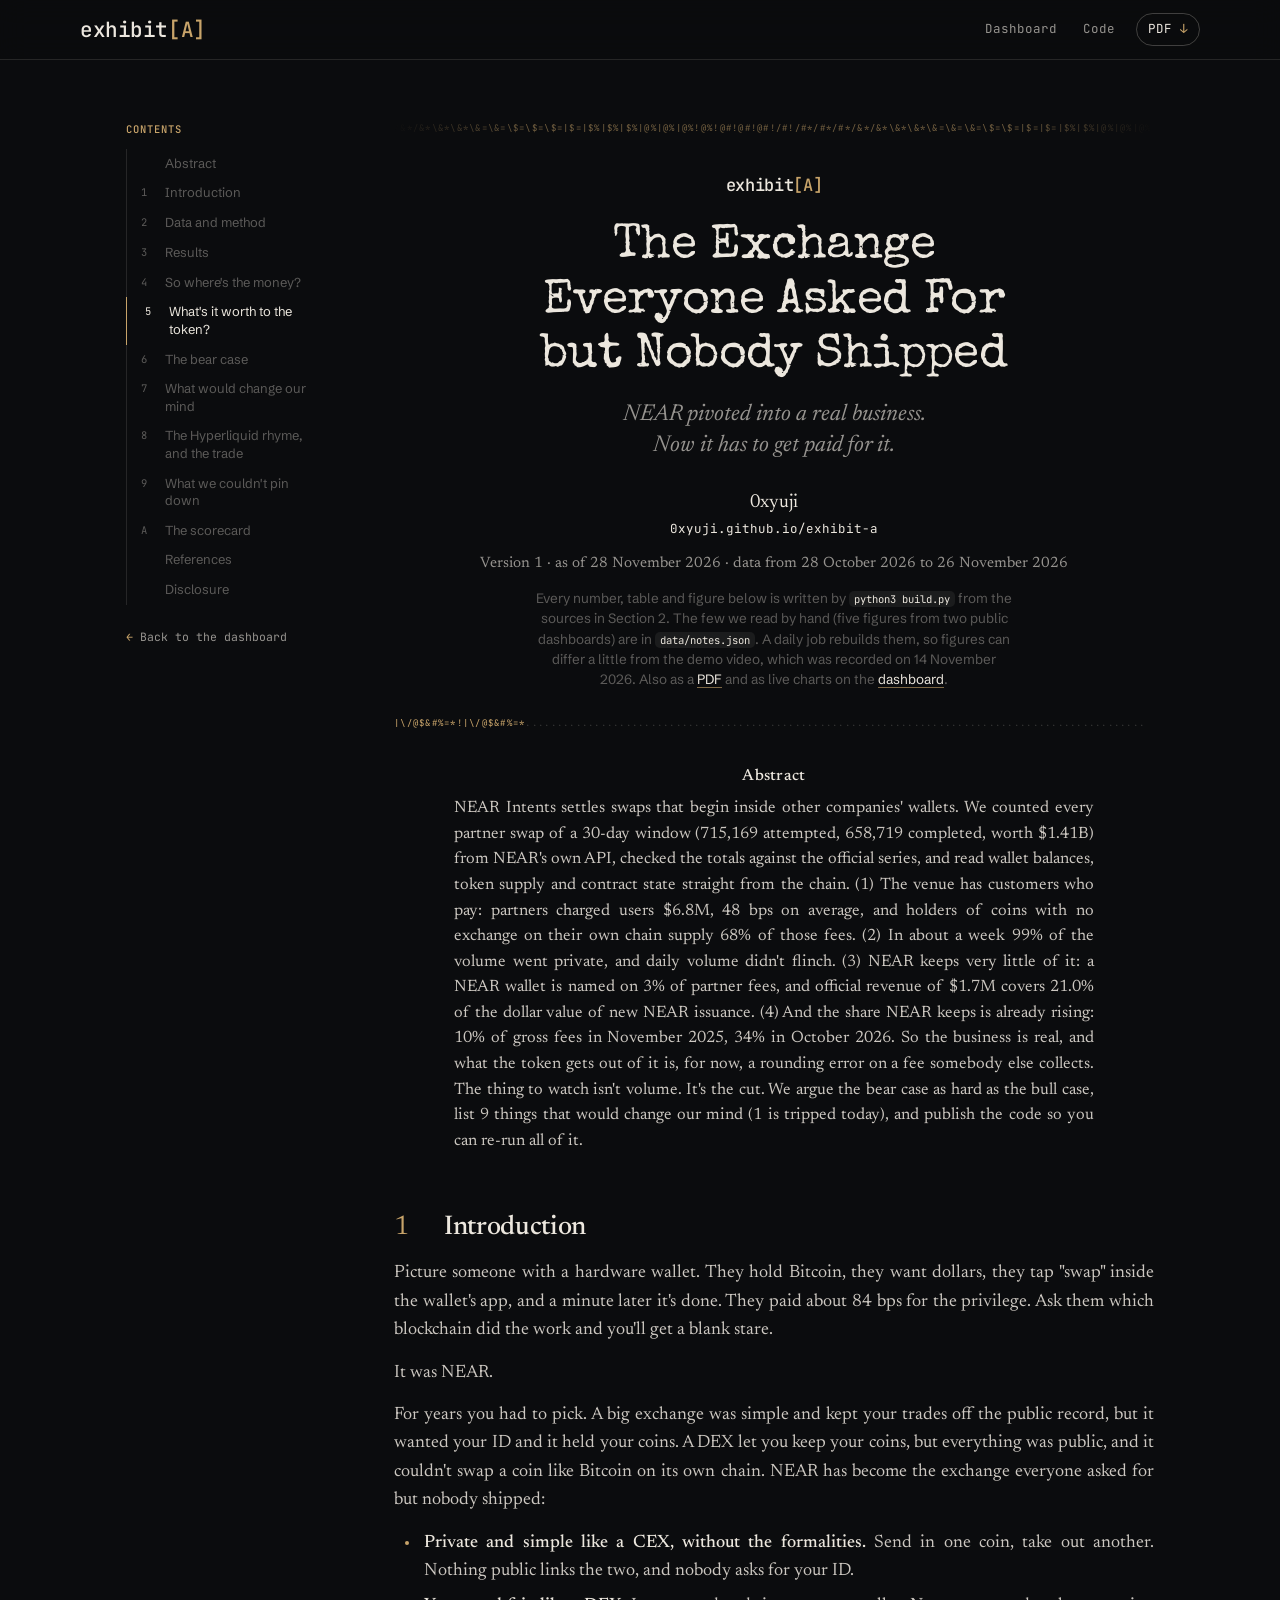
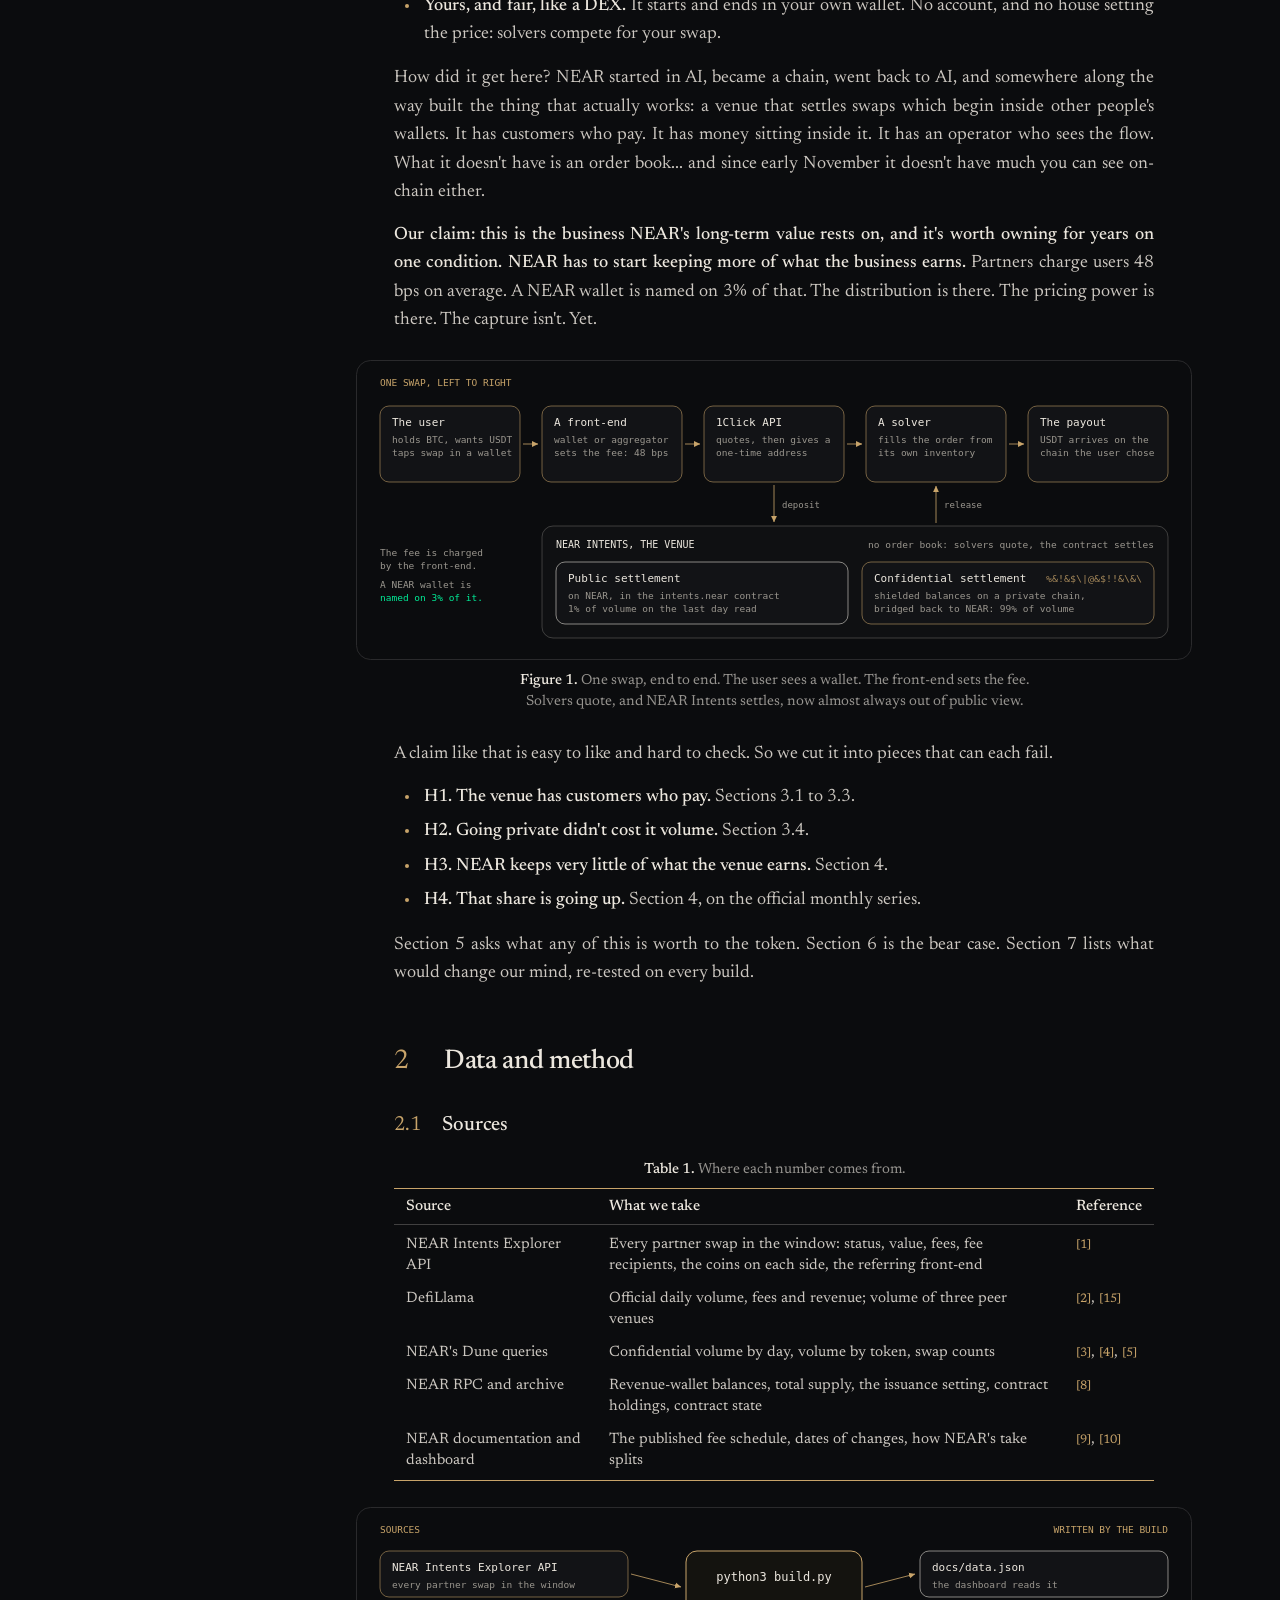
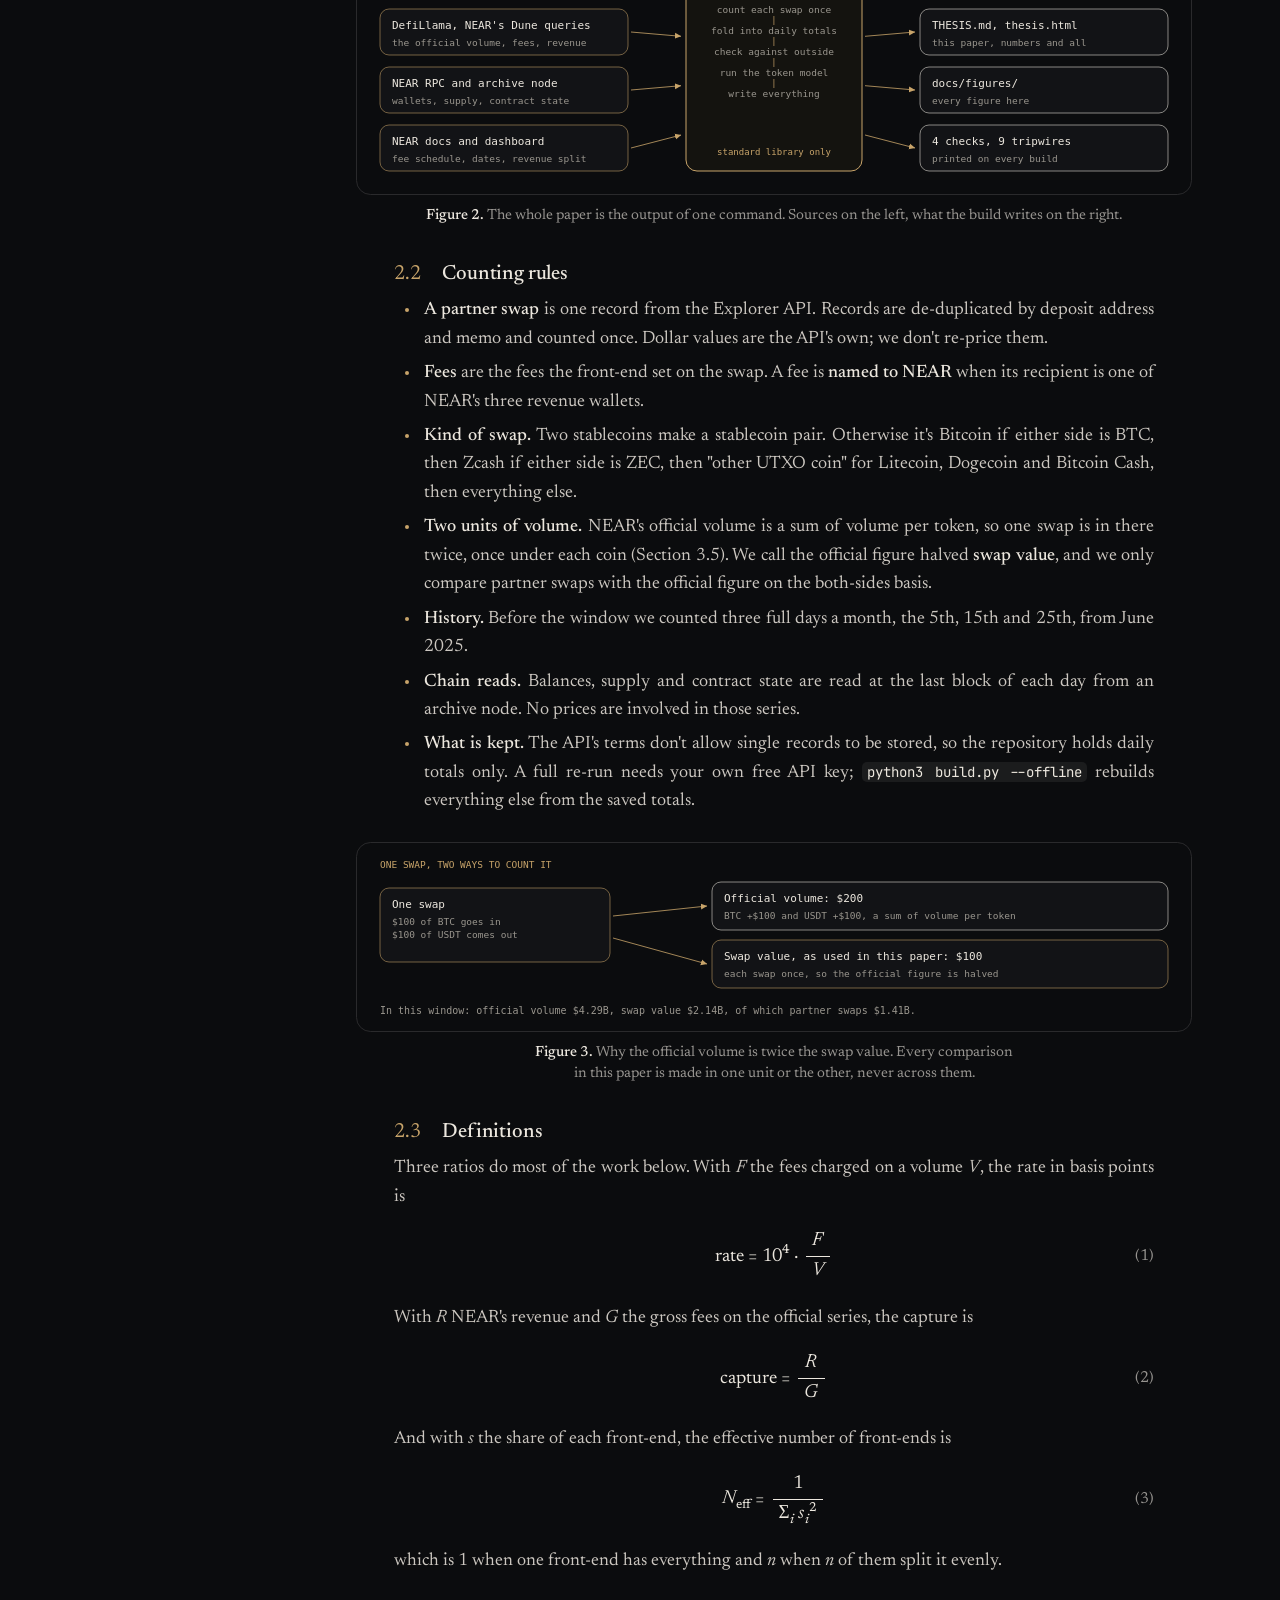
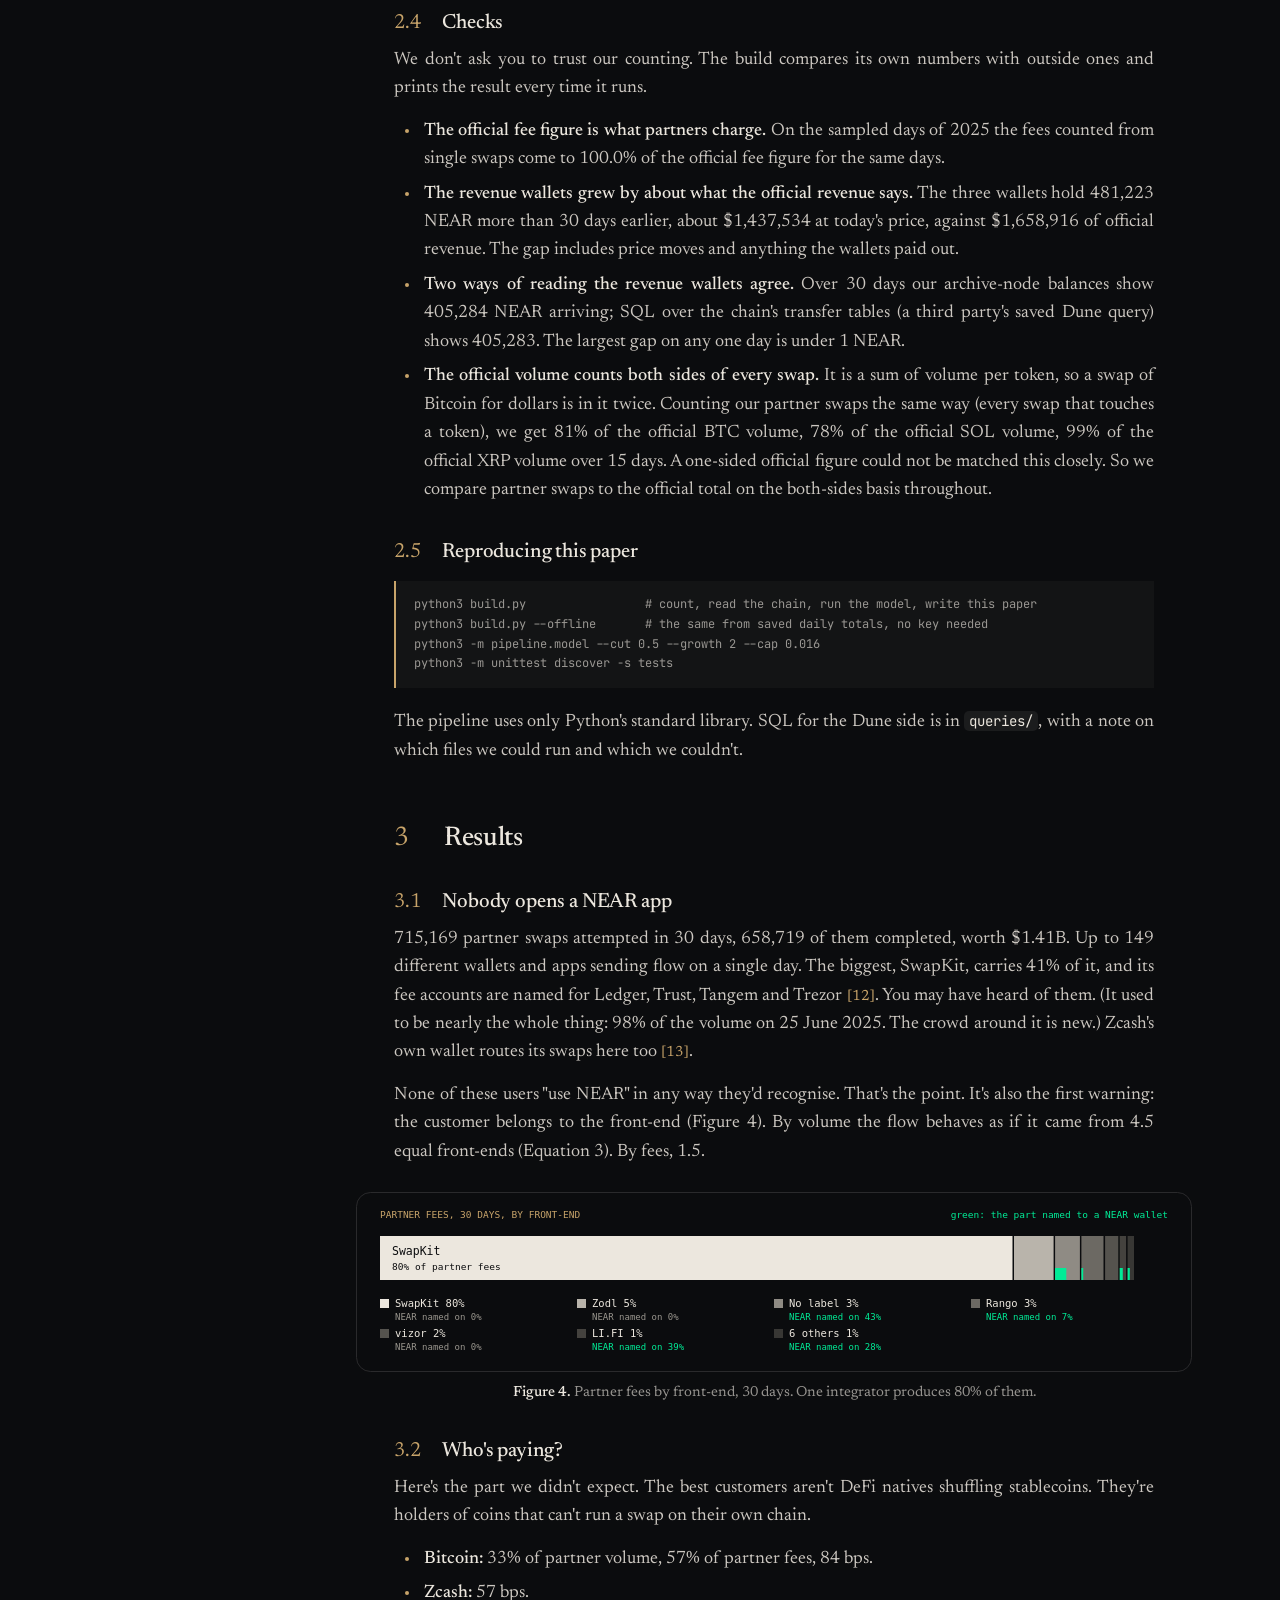
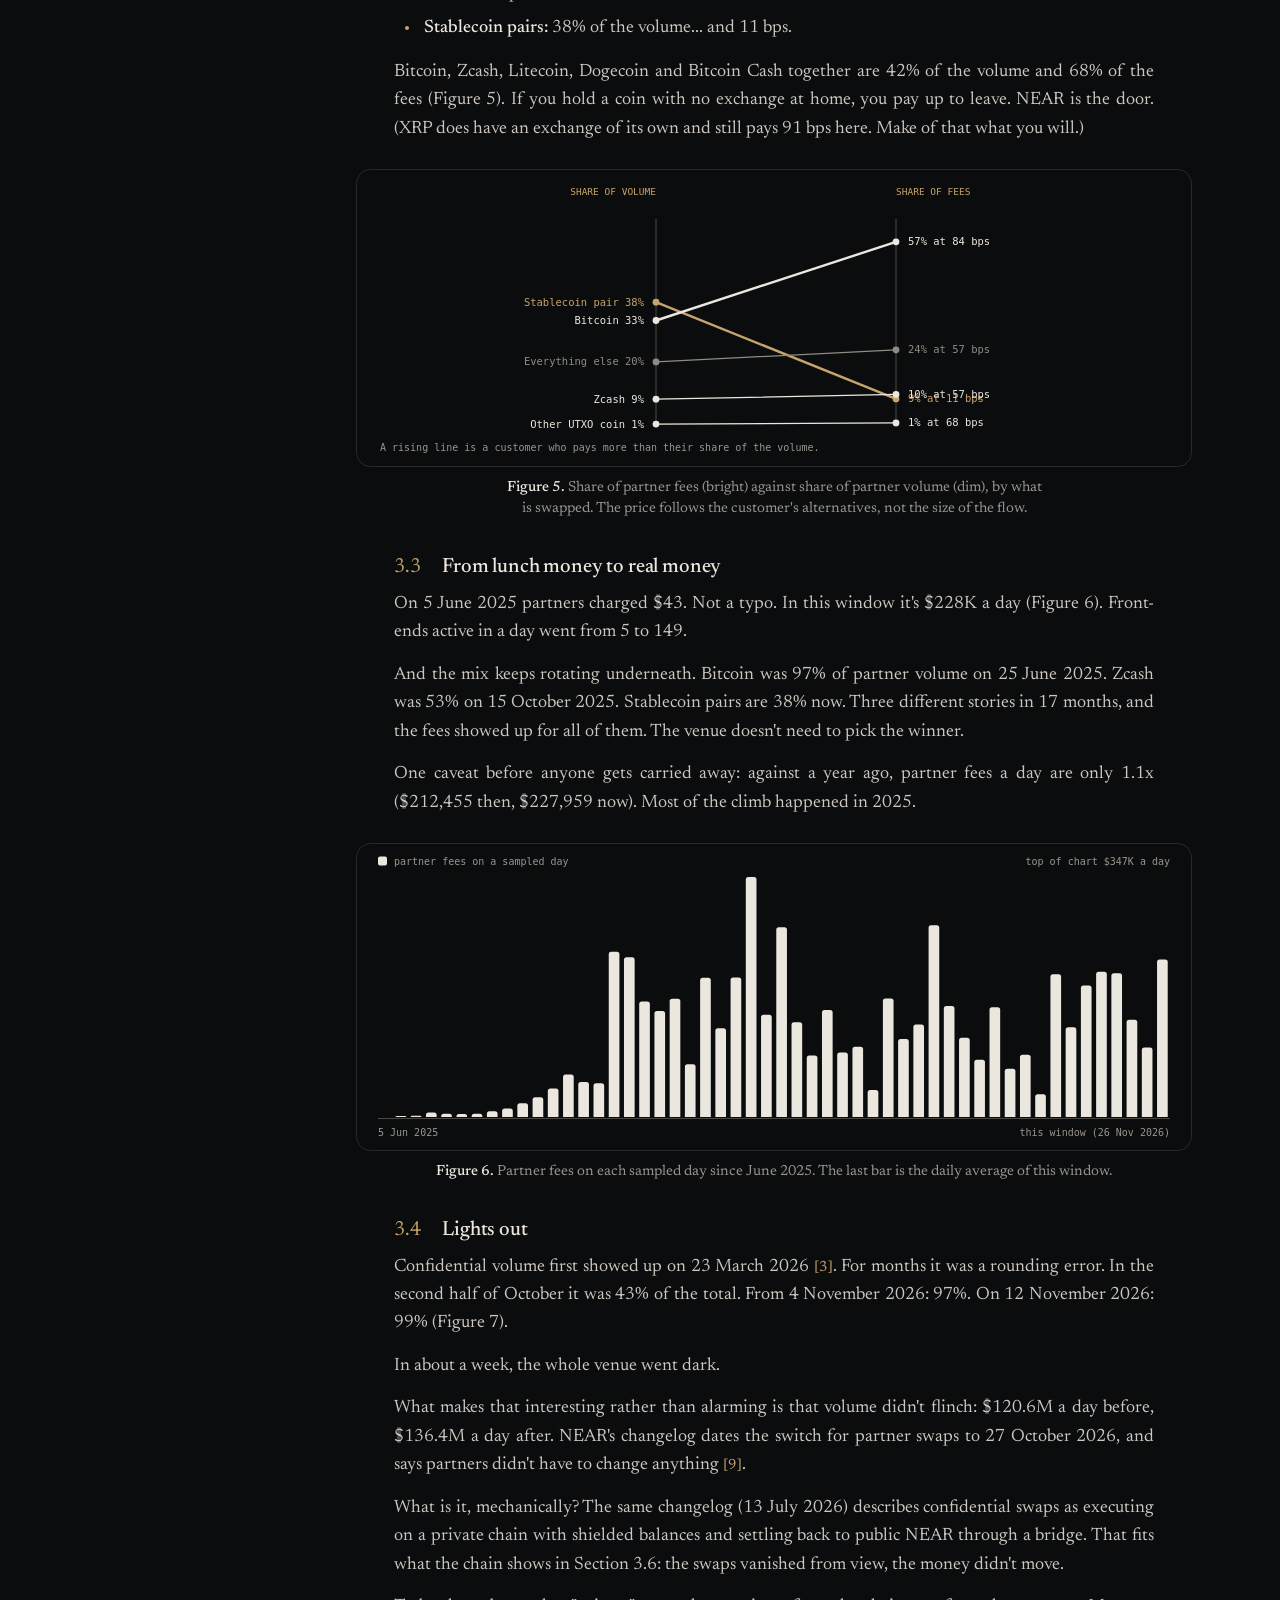
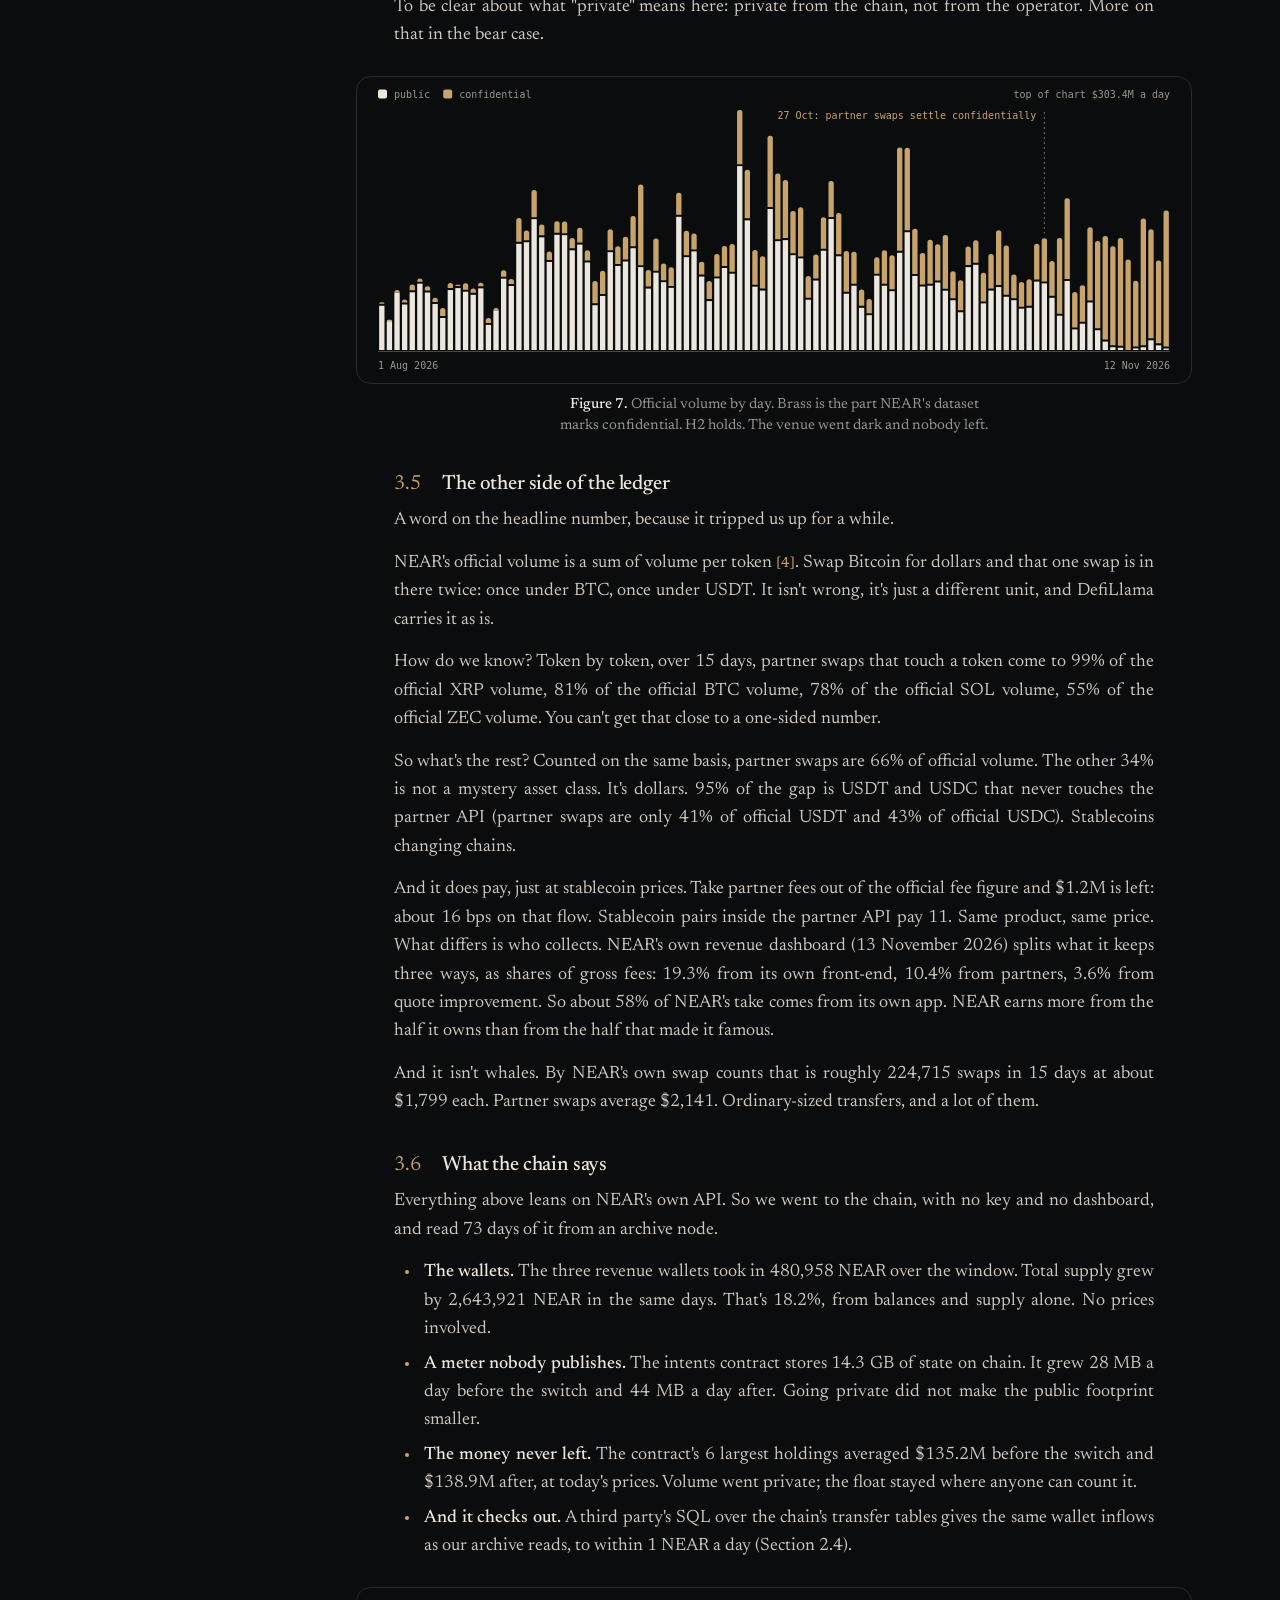
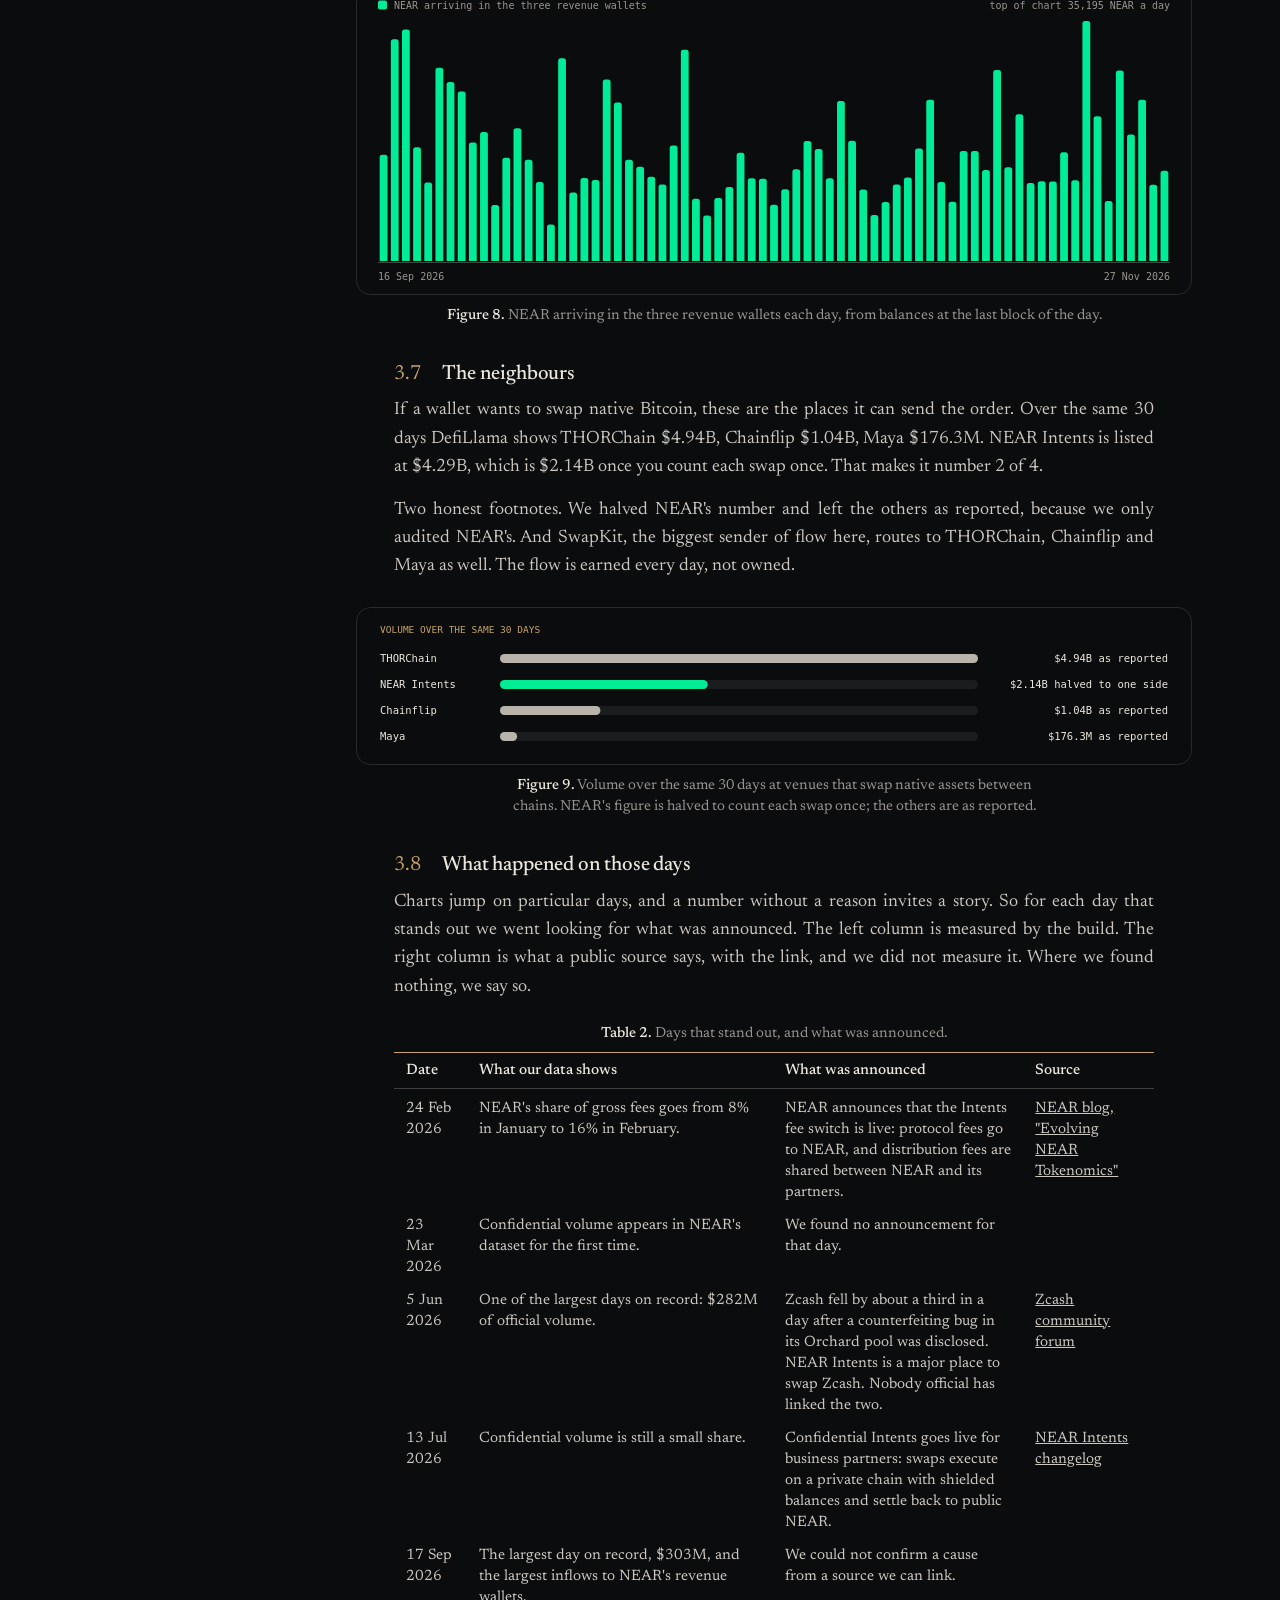
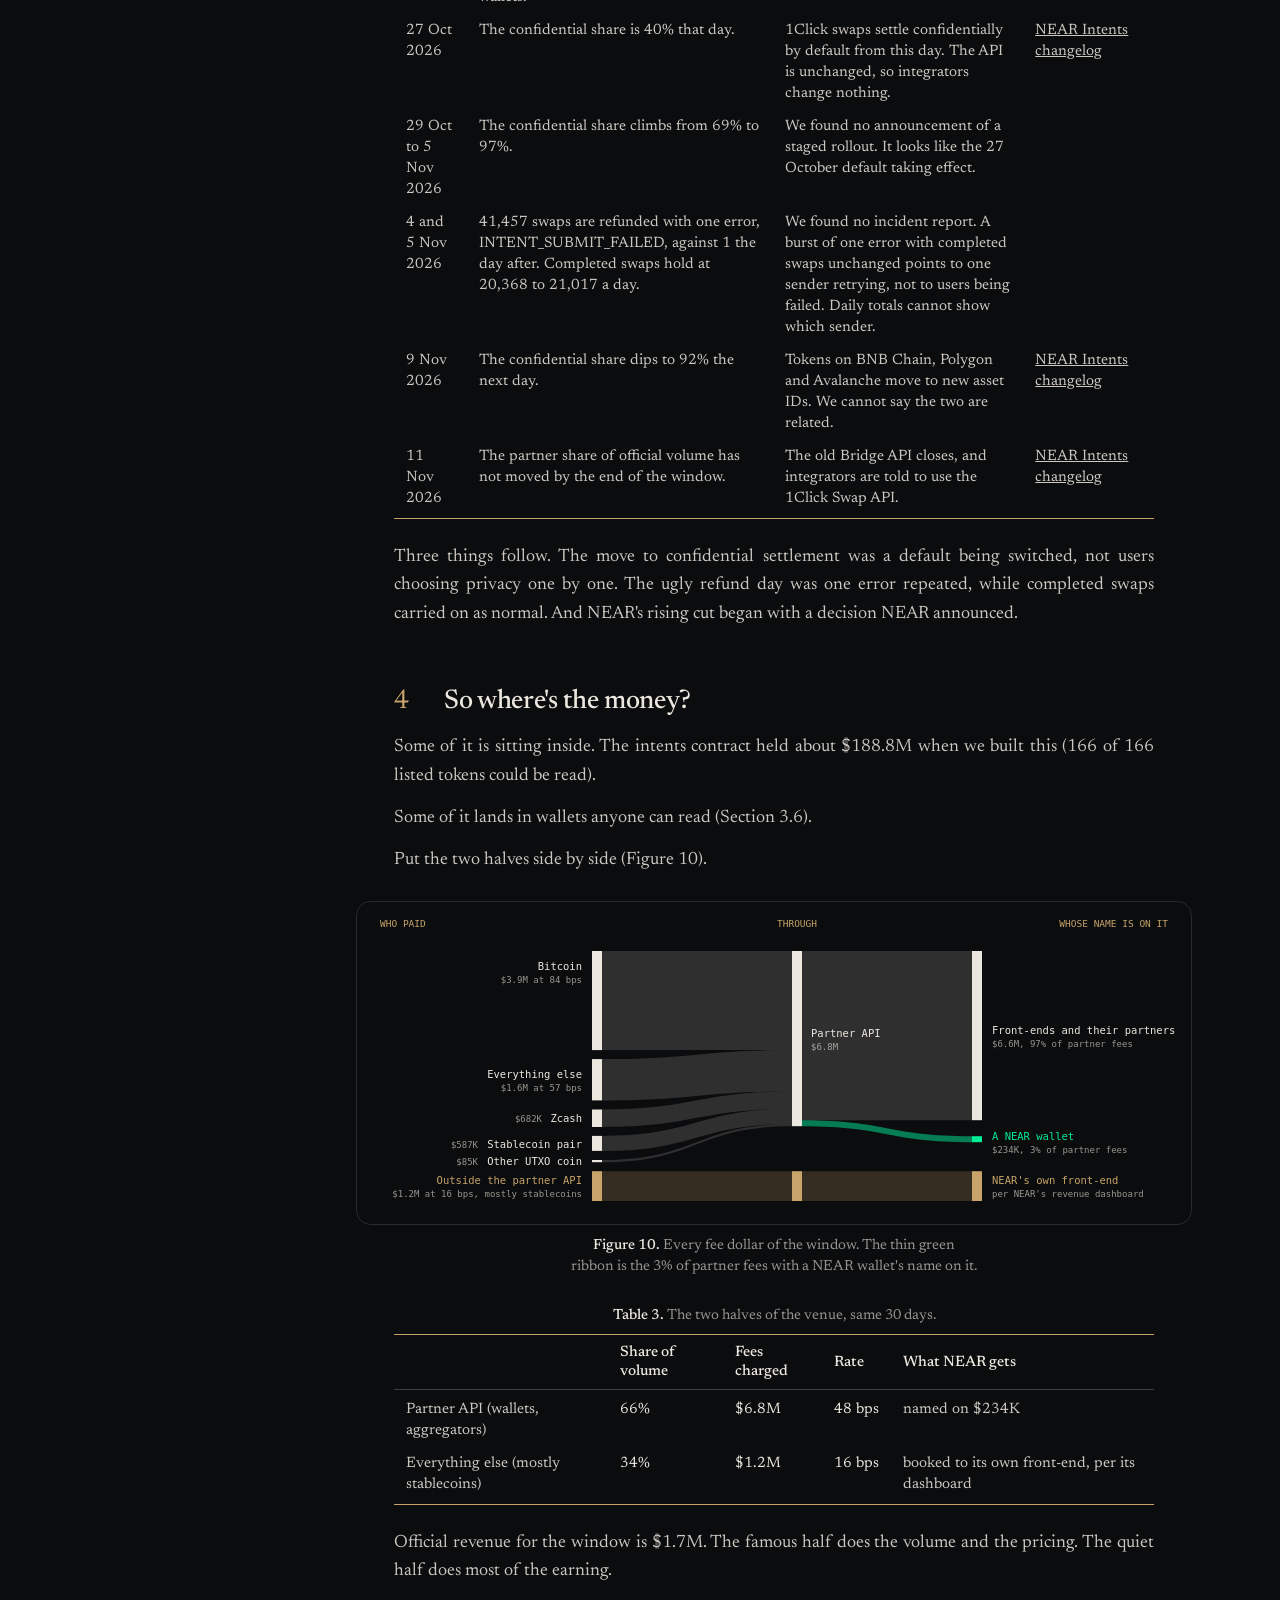
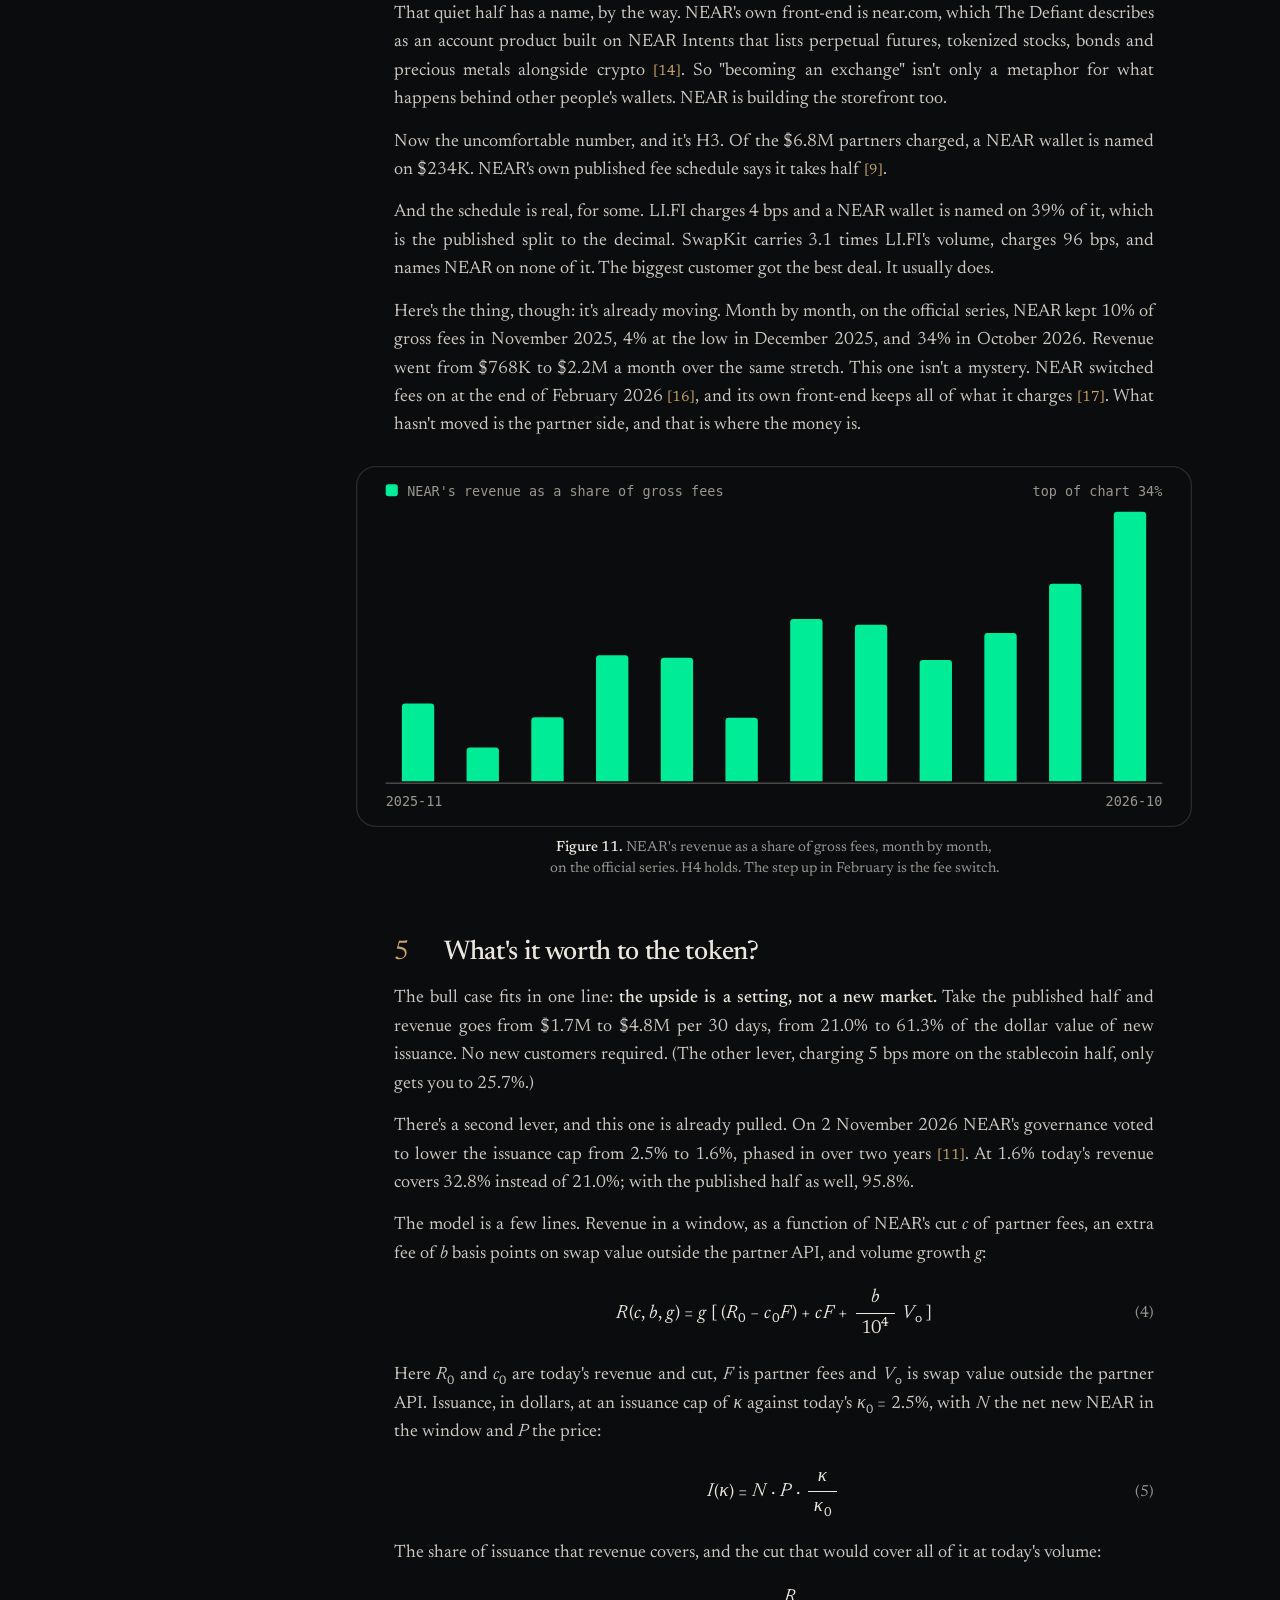
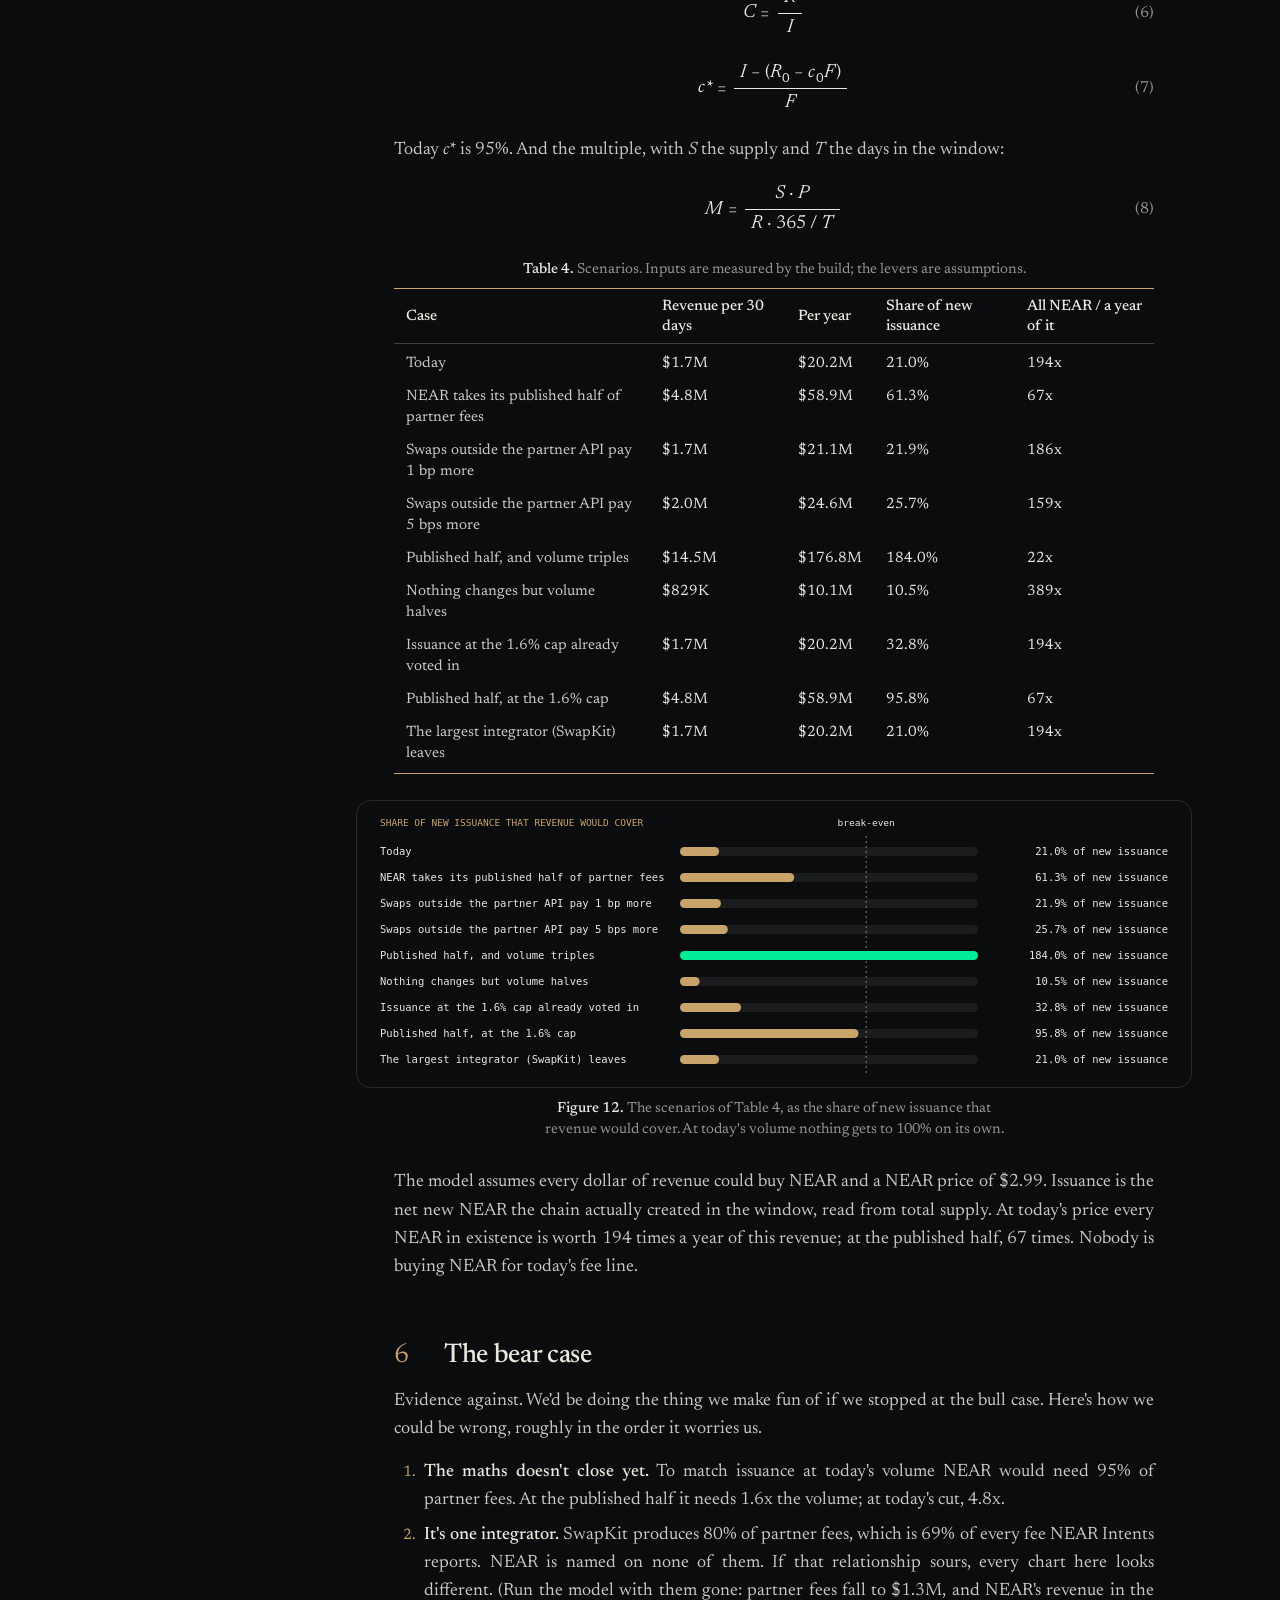
==== commit 6e0c0952: "Daily rebuild" ====
--- a/docs/thesis.html
+++ b/docs/thesis.html
@@ -31,11 +31,11 @@
       <p class="band" aria-hidden="true">/&amp;*/&amp;*\&amp;*\&amp;*\&amp;=\&amp;=\$=\$=\$=|$=|$%|$%|$%|@%|@%|@%!@%!@#!@#!@#!/#!/#*/#*/#*/&amp;*/&amp;*\&amp;*\&amp;*\&amp;=\&amp;=\&amp;=\$=\$=|$=|$=|$%|$%|@%|@%|@%!@%!@%!@#!@#!/#!/#!/#*/#*/&amp;*/</p>
       <p class="mark" aria-hidden="true">exhibit<em>[A]</em></p>
       <h1>The Exchange Everyone Asked For but Nobody Shipped</h1>
-      <p class="deck">NEAR pivoted into a real business. Now it has to get paid for it.</p><p class="author"><b>0xyuji</b></p><p class="site"><a href="./">0xyuji.github.io/exhibit-a</a></p><p class="version">Version 1 · as of 27 November 2026 · data from 27 October 2026 to 25 November 2026</p><p class="note"><i>Every number, table and figure below is written by <code>python3 build.py</code> from the sources in Section 2. The few we read by hand (five figures from two public dashboards) are in <code>data/notes.json</code>. A daily job rebuilds them, so figures can differ a little from the demo video, which was recorded on 14 November 2026. Also as a <a href="exhibit-a-thesis.pdf">PDF</a> and as live charts on the <a href="./">dashboard</a>.</i></p>
+      <p class="deck">NEAR pivoted into a real business. Now it has to get paid for it.</p><p class="author"><b>0xyuji</b></p><p class="site"><a href="./">0xyuji.github.io/exhibit-a</a></p><p class="version">Version 1 · as of 28 November 2026 · data from 28 October 2026 to 26 November 2026</p><p class="note"><i>Every number, table and figure below is written by <code>python3 build.py</code> from the sources in Section 2. The few we read by hand (five figures from two public dashboards) are in <code>data/notes.json</code>. A daily job rebuilds them, so figures can differ a little from the demo video, which was recorded on 14 November 2026. Also as a <a href="exhibit-a-thesis.pdf">PDF</a> and as live charts on the <a href="./">dashboard</a>.</i></p>
       <p class="rule" aria-hidden="true"><em>|\/@$&amp;#%=*!|\/@$&amp;#%=*</em>...................................................................................................</p>
     </header>
     <section class="abstract" id="abstract"><h2>Abstract</h2>
-<p>NEAR Intents settles swaps that begin inside other companies' wallets. We counted every partner swap of a 30-day window (711,004 attempted, 654,254 completed, worth $1.40B) from NEAR's own API, checked the totals against the official series, and read wallet balances, token supply and contract state straight from the chain. (1) The venue has customers who pay: partners charged users $6.8M, 49 bps on average, and holders of coins with no exchange on their own chain supply 68% of those fees. (2) In about a week 99% of the volume went private, and daily volume didn't flinch. (3) NEAR keeps very little of it: a NEAR wallet is named on 4% of partner fees, and official revenue of $1.7M covers 20.6% of the dollar value of new NEAR issuance. (4) And the share NEAR keeps is already rising: 10% of gross fees in November 2025, 34% in October 2026. So the business is real, and what the token gets out of it is, for now, a rounding error on a fee somebody else collects. The thing to watch isn't volume. It's the cut. We argue the bear case as hard as the bull case, list 9 things that would change our mind (1 is tripped today), and publish the code so you can re-run all of it.</p>
+<p>NEAR Intents settles swaps that begin inside other companies' wallets. We counted every partner swap of a 30-day window (715,169 attempted, 658,719 completed, worth $1.41B) from NEAR's own API, checked the totals against the official series, and read wallet balances, token supply and contract state straight from the chain. (1) The venue has customers who pay: partners charged users $6.8M, 48 bps on average, and holders of coins with no exchange on their own chain supply 68% of those fees. (2) In about a week 99% of the volume went private, and daily volume didn't flinch. (3) NEAR keeps very little of it: a NEAR wallet is named on 3% of partner fees, and official revenue of $1.7M covers 21.0% of the dollar value of new NEAR issuance. (4) And the share NEAR keeps is already rising: 10% of gross fees in November 2025, 34% in October 2026. So the business is real, and what the token gets out of it is, for now, a rounding error on a fee somebody else collects. The thing to watch isn't volume. It's the cut. We argue the bear case as hard as the bull case, list 9 things that would change our mind (1 is tripped today), and publish the code so you can re-run all of it.</p>
 </section>
 <h2 id="1-introduction"><span class="num">1</span>Introduction</h2>
 <p>Picture someone with a hardware wallet. They hold Bitcoin, they want dollars, they tap "swap" inside the wallet's app, and a minute later it's done. They paid about 84 bps for the privilege. Ask them which blockchain did the work and you'll get a blank stare.</p>
@@ -43,7 +43,7 @@
 <p>For years you had to pick. A big exchange was simple and kept your trades off the public record, but it wanted your ID and it held your coins. A DEX let you keep your coins, but everything was public, and it couldn't swap a coin like Bitcoin on its own chain. NEAR has become the exchange everyone asked for but nobody shipped:</p>
 <ul><li><b>Private and simple like a CEX, without the formalities.</b> Send in one coin, take out another. Nothing public links the two, and nobody asks for your ID.</li><li><b>Yours, and fair, like a DEX.</b> It starts and ends in your own wallet. No account, and no house setting the price: solvers compete for your swap.</li></ul>
 <p>How did it get here? NEAR started in AI, became a chain, went back to AI, and somewhere along the way built the thing that actually works: a venue that settles swaps which begin inside other people's wallets. It has customers who pay. It has money sitting inside it. It has an operator who sees the flow. What it doesn't have is an order book... and since early November it doesn't have much you can see on-chain either.</p>
-<p><b>Our claim: this is the business NEAR's long-term value rests on, and it's worth owning for years on one condition. NEAR has to start keeping more of what the business earns.</b> Partners charge users 49 bps on average. A NEAR wallet is named on 4% of that. The distribution is there. The pricing power is there. The capture isn't. Yet.</p>
+<p><b>Our claim: this is the business NEAR's long-term value rests on, and it's worth owning for years on one condition. NEAR has to start keeping more of what the business earns.</b> Partners charge users 48 bps on average. A NEAR wallet is named on 3% of that. The distribution is there. The pricing power is there. The capture isn't. Yet.</p>
 <figure class="plate" id="figure-1"><img src="figures/mechanism.svg" alt="Figure 1" loading="lazy"><figcaption><b>Figure 1.</b> One swap, end to end. The user sees a wallet. The front-end sets the fee. Solvers quote, and NEAR Intents settles, now almost always out of public view.</figcaption></figure>
 <p>A claim like that is easy to like and hard to check. So we cut it into pieces that can each fail.</p>
 <ul><li><b>H1. The venue has customers who pay.</b> Sections 3.1 to 3.3.</li><li><b>H2. Going private didn't cost it volume.</b> Section 3.4.</li><li><b>H3. NEAR keeps very little of what the venue earns.</b> Section 4.</li><li><b>H4. That share is going up.</b> Section 4, on the official monthly series.</li></ul>
@@ -66,7 +66,7 @@
 <p>which is 1 when one front-end has everything and <i>n</i> when <i>n</i> of them split it evenly.</p>
 <h3 id="2-4-checks"><span class="num">2.4</span>Checks</h3>
 <p>We don't ask you to trust our counting. The build compares its own numbers with outside ones and prints the result every time it runs.</p>
-<ul><li><b>The official fee figure is what partners charge.</b> On the sampled days of 2025 the fees counted from single swaps come to 100.0% of the official fee figure for the same days.</li><li><b>The revenue wallets grew by about what the official revenue says.</b> The three wallets hold 481,564 NEAR more than 30 days earlier, about $1,500,497 at today's price, against $1,701,762 of official revenue. The gap includes price moves and anything the wallets paid out.</li><li><b>Two ways of reading the revenue wallets agree.</b> Over 30 days our archive-node balances show 405,284 NEAR arriving; SQL over the chain's transfer tables (a third party's saved Dune query) shows 405,283. The largest gap on any one day is under 1 NEAR.</li><li><b>The official volume counts both sides of every swap.</b> It is a sum of volume per token, so a swap of Bitcoin for dollars is in it twice. Counting our partner swaps the same way (every swap that touches a token), we get 80% of the official BTC volume, 80% of the official SOL volume, 97% of the official XRP volume over 16 days. A one-sided official figure could not be matched this closely. So we compare partner swaps to the official total on the both-sides basis throughout.</li></ul>
+<ul><li><b>The official fee figure is what partners charge.</b> On the sampled days of 2025 the fees counted from single swaps come to 100.0% of the official fee figure for the same days.</li><li><b>The revenue wallets grew by about what the official revenue says.</b> The three wallets hold 481,223 NEAR more than 30 days earlier, about $1,437,534 at today's price, against $1,658,916 of official revenue. The gap includes price moves and anything the wallets paid out.</li><li><b>Two ways of reading the revenue wallets agree.</b> Over 30 days our archive-node balances show 405,284 NEAR arriving; SQL over the chain's transfer tables (a third party's saved Dune query) shows 405,283. The largest gap on any one day is under 1 NEAR.</li><li><b>The official volume counts both sides of every swap.</b> It is a sum of volume per token, so a swap of Bitcoin for dollars is in it twice. Counting our partner swaps the same way (every swap that touches a token), we get 81% of the official BTC volume, 78% of the official SOL volume, 99% of the official XRP volume over 15 days. A one-sided official figure could not be matched this closely. So we compare partner swaps to the official total on the both-sides basis throughout.</li></ul>
 <h3 id="2-5-reproducing-this-paper"><span class="num">2.5</span>Reproducing this paper</h3>
 <pre>python3 build.py                 # count, read the chain, run the model, write this paper
 python3 build.py --offline       # the same from saved daily totals, no key needed
@@ -75,18 +75,18 @@
 <p>The pipeline uses only Python's standard library. SQL for the Dune side is in <code>queries/</code>, with a note on which files we could run and which we couldn't.</p>
 <h2 id="3-results"><span class="num">3</span>Results</h2>
 <h3 id="3-1-nobody-opens-a-near-app"><span class="num">3.1</span>Nobody opens a NEAR app</h3>
-<p>711,004 partner swaps attempted in 30 days, 654,254 of them completed, worth $1.40B. Up to 149 different wallets and apps sending flow on a single day. The biggest, SwapKit, carries 41% of it, and its fee accounts are named for Ledger, Trust, Tangem and Trezor <a class="cite" href="#ref-12">12</a>. You may have heard of them. (It used to be nearly the whole thing: 98% of the volume on 25 June 2025. The crowd around it is new.) Zcash's own wallet routes its swaps here too <a class="cite" href="#ref-13">13</a>.</p>
+<p>715,169 partner swaps attempted in 30 days, 658,719 of them completed, worth $1.41B. Up to 149 different wallets and apps sending flow on a single day. The biggest, SwapKit, carries 41% of it, and its fee accounts are named for Ledger, Trust, Tangem and Trezor <a class="cite" href="#ref-12">12</a>. You may have heard of them. (It used to be nearly the whole thing: 98% of the volume on 25 June 2025. The crowd around it is new.) Zcash's own wallet routes its swaps here too <a class="cite" href="#ref-13">13</a>.</p>
 <p>None of these users "use NEAR" in any way they'd recognise. That's the point. It's also the first warning: the customer belongs to the front-end (Figure 4). By volume the flow behaves as if it came from 4.5 equal front-ends (Equation 3). By fees, 1.5.</p>
 <figure class="plate" id="figure-4"><img src="figures/fronts.svg" alt="Figure 4" loading="lazy"><figcaption><b>Figure 4.</b> Partner fees by front-end, 30 days. One integrator produces 80% of them.</figcaption></figure>
 <h3 id="3-2-who-s-paying"><span class="num">3.2</span>Who's paying?</h3>
 <p>Here's the part we didn't expect. The best customers aren't DeFi natives shuffling stablecoins. They're holders of coins that can't run a swap on their own chain.</p>
-<ul><li><b>Bitcoin:</b> 33% of partner volume, 57% of partner fees, 84 bps.</li><li><b>Zcash:</b> 56 bps.</li><li><b>Stablecoin pairs:</b> 37% of the volume... and 11 bps.</li></ul>
-<p>Bitcoin, Zcash, Litecoin, Dogecoin and Bitcoin Cash together are 43% of the volume and 68% of the fees (Figure 5). If you hold a coin with no exchange at home, you pay up to leave. NEAR is the door. (XRP does have an exchange of its own and still pays 91 bps here. Make of that what you will.)</p>
+<ul><li><b>Bitcoin:</b> 33% of partner volume, 57% of partner fees, 84 bps.</li><li><b>Zcash:</b> 57 bps.</li><li><b>Stablecoin pairs:</b> 38% of the volume... and 11 bps.</li></ul>
+<p>Bitcoin, Zcash, Litecoin, Dogecoin and Bitcoin Cash together are 42% of the volume and 68% of the fees (Figure 5). If you hold a coin with no exchange at home, you pay up to leave. NEAR is the door. (XRP does have an exchange of its own and still pays 91 bps here. Make of that what you will.)</p>
 <figure class="plate" id="figure-5"><img src="figures/payers.svg" alt="Figure 5" loading="lazy"><figcaption><b>Figure 5.</b> Share of partner fees (bright) against share of partner volume (dim), by what is swapped. The price follows the customer's alternatives, not the size of the flow.</figcaption></figure>
 <h3 id="3-3-from-lunch-money-to-real-money"><span class="num">3.3</span>From lunch money to real money</h3>
-<p>On 5 June 2025 partners charged $43. Not a typo. In this window it's $227K a day (Figure 6). Front-ends active in a day went from 5 to 149.</p>
-<p>And the mix keeps rotating underneath. Bitcoin was 97% of partner volume on 25 June 2025. Zcash was 53% on 15 October 2025. Stablecoin pairs are 37% now. Three different stories in 17 months, and the fees showed up for all of them. The venue doesn't need to pick the winner.</p>
-<p>One caveat before anyone gets carried away: against a year ago, partner fees a day are only 1.1x ($212,455 then, $227,470 now). Most of the climb happened in 2025.</p>
+<p>On 5 June 2025 partners charged $43. Not a typo. In this window it's $228K a day (Figure 6). Front-ends active in a day went from 5 to 149.</p>
+<p>And the mix keeps rotating underneath. Bitcoin was 97% of partner volume on 25 June 2025. Zcash was 53% on 15 October 2025. Stablecoin pairs are 38% now. Three different stories in 17 months, and the fees showed up for all of them. The venue doesn't need to pick the winner.</p>
+<p>One caveat before anyone gets carried away: against a year ago, partner fees a day are only 1.1x ($212,455 then, $227,959 now). Most of the climb happened in 2025.</p>
 <figure class="plate" id="figure-6"><img src="figures/growth.svg" alt="Figure 6" loading="lazy"><figcaption><b>Figure 6.</b> Partner fees on each sampled day since June 2025. The last bar is the daily average of this window.</figcaption></figure>
 <h3 id="3-4-lights-out"><span class="num">3.4</span>Lights out</h3>
 <p>Confidential volume first showed up on 23 March 2026 <a class="cite" href="#ref-3">3</a>. For months it was a rounding error. In the second half of October it was 43% of the total. From 4 November 2026: 97%. On 12 November 2026: 99% (Figure 7).</p>
@@ -98,16 +98,16 @@
 <h3 id="3-5-the-other-side-of-the-ledger"><span class="num">3.5</span>The other side of the ledger</h3>
 <p>A word on the headline number, because it tripped us up for a while.</p>
 <p>NEAR's official volume is a sum of volume per token <a class="cite" href="#ref-4">4</a>. Swap Bitcoin for dollars and that one swap is in there twice: once under BTC, once under USDT. It isn't wrong, it's just a different unit, and DefiLlama carries it as is.</p>
-<p>How do we know? Token by token, over 16 days, partner swaps that touch a token come to 97% of the official XRP volume, 80% of the official BTC volume, 80% of the official SOL volume, 55% of the official ZEC volume. You can't get that close to a one-sided number.</p>
-<p>So what's the rest? Counted on the same basis, partner swaps are 65% of official volume. The other 35% is not a mystery asset class. It's dollars. 95% of the gap is USDT and USDC that never touches the partner API (partner swaps are only 40% of official USDT and 43% of official USDC). Stablecoins changing chains.</p>
-<p>And it does pay, just at stablecoin prices. Take partner fees out of the official fee figure and $1.2M is left: about 15 bps on that flow. Stablecoin pairs inside the partner API pay 11. Same product, same price. What differs is who collects. NEAR's own revenue dashboard (13 November 2026) splits what it keeps three ways, as shares of gross fees: 19.3% from its own front-end, 10.4% from partners, 3.6% from quote improvement. So about 58% of NEAR's take comes from its own app. NEAR earns more from the half it owns than from the half that made it famous.</p>
-<p>And it isn't whales. By NEAR's own swap counts that is roughly 236,172 swaps in 16 days at about $1,850 each. Partner swaps average $2,135. Ordinary-sized transfers, and a lot of them.</p>
+<p>How do we know? Token by token, over 15 days, partner swaps that touch a token come to 99% of the official XRP volume, 81% of the official BTC volume, 78% of the official SOL volume, 55% of the official ZEC volume. You can't get that close to a one-sided number.</p>
+<p>So what's the rest? Counted on the same basis, partner swaps are 66% of official volume. The other 34% is not a mystery asset class. It's dollars. 95% of the gap is USDT and USDC that never touches the partner API (partner swaps are only 41% of official USDT and 43% of official USDC). Stablecoins changing chains.</p>
+<p>And it does pay, just at stablecoin prices. Take partner fees out of the official fee figure and $1.2M is left: about 16 bps on that flow. Stablecoin pairs inside the partner API pay 11. Same product, same price. What differs is who collects. NEAR's own revenue dashboard (13 November 2026) splits what it keeps three ways, as shares of gross fees: 19.3% from its own front-end, 10.4% from partners, 3.6% from quote improvement. So about 58% of NEAR's take comes from its own app. NEAR earns more from the half it owns than from the half that made it famous.</p>
+<p>And it isn't whales. By NEAR's own swap counts that is roughly 224,715 swaps in 15 days at about $1,799 each. Partner swaps average $2,141. Ordinary-sized transfers, and a lot of them.</p>
 <h3 id="3-6-what-the-chain-says"><span class="num">3.6</span>What the chain says</h3>
-<p>Everything above leans on NEAR's own API. So we went to the chain, with no key and no dashboard, and read 72 days of it from an archive node.</p>
-<ul><li><b>The wallets.</b> The three revenue wallets took in 486,186 NEAR over the window. Total supply grew by 2,650,497 NEAR in the same days. That's 18.3%, from balances and supply alone. No prices involved.</li><li><b>A meter nobody publishes.</b> The intents contract stores 14.3 GB of state on chain. It grew 28 MB a day before the switch and 44 MB a day after. Going private did not make the public footprint smaller.</li><li><b>The money never left.</b> The contract's 6 largest holdings averaged $135.2M before the switch and $138.8M after, at today's prices. Volume went private; the float stayed where anyone can count it.</li><li><b>And it checks out.</b> A third party's SQL over the chain's transfer tables gives the same wallet inflows as our archive reads, to within 1 NEAR a day (Section 2.4).</li></ul>
+<p>Everything above leans on NEAR's own API. So we went to the chain, with no key and no dashboard, and read 73 days of it from an archive node.</p>
+<ul><li><b>The wallets.</b> The three revenue wallets took in 480,958 NEAR over the window. Total supply grew by 2,643,921 NEAR in the same days. That's 18.2%, from balances and supply alone. No prices involved.</li><li><b>A meter nobody publishes.</b> The intents contract stores 14.3 GB of state on chain. It grew 28 MB a day before the switch and 44 MB a day after. Going private did not make the public footprint smaller.</li><li><b>The money never left.</b> The contract's 6 largest holdings averaged $135.2M before the switch and $138.9M after, at today's prices. Volume went private; the float stayed where anyone can count it.</li><li><b>And it checks out.</b> A third party's SQL over the chain's transfer tables gives the same wallet inflows as our archive reads, to within 1 NEAR a day (Section 2.4).</li></ul>
 <figure class="plate" id="figure-8"><img src="figures/inflow.svg" alt="Figure 8" loading="lazy"><figcaption><b>Figure 8.</b> NEAR arriving in the three revenue wallets each day, from balances at the last block of the day.</figcaption></figure>
 <h3 id="3-7-the-neighbours"><span class="num">3.7</span>The neighbours</h3>
-<p>If a wallet wants to swap native Bitcoin, these are the places it can send the order. Over the same 30 days DefiLlama shows THORChain $4.74B, Chainflip $1.05B, Maya $211.4M. NEAR Intents is listed at $4.31B, which is $2.15B once you count each swap once. That makes it number 2 of 4.</p>
+<p>If a wallet wants to swap native Bitcoin, these are the places it can send the order. Over the same 30 days DefiLlama shows THORChain $4.94B, Chainflip $1.04B, Maya $176.3M. NEAR Intents is listed at $4.29B, which is $2.14B once you count each swap once. That makes it number 2 of 4.</p>
 <p>Two honest footnotes. We halved NEAR's number and left the others as reported, because we only audited NEAR's. And SwapKit, the biggest sender of flow here, routes to THORChain, Chainflip and Maya as well. The flow is earned every day, not owned.</p>
 <figure class="plate" id="figure-9"><img src="figures/peers.svg" alt="Figure 9" loading="lazy"><figcaption><b>Figure 9.</b> Volume over the same 30 days at venues that swap native assets between chains. NEAR's figure is halved to count each swap once; the others are as reported.</figcaption></figure>
 <h3 id="3-8-what-happened-on-those-days"><span class="num">3.8</span>What happened on those days</h3>
@@ -116,21 +116,21 @@
 <div class="tableWrap"><table><thead><tr><th>Date</th><th>What our data shows</th><th>What was announced</th><th>Source</th></tr></thead><tbody><tr><td>24 Feb 2026</td><td>NEAR's share of gross fees goes from 8% in January to 16% in February.</td><td>NEAR announces that the Intents fee switch is live: protocol fees go to NEAR, and distribution fees are shared between NEAR and its partners.</td><td><a href="https://www.near.org/blog/evolving-near-tokenomics">NEAR blog, "Evolving NEAR Tokenomics"</a></td></tr><tr><td>23 Mar 2026</td><td>Confidential volume appears in NEAR's dataset for the first time.</td><td>We found no announcement for that day.</td><td></td></tr><tr><td>5 Jun 2026</td><td>One of the largest days on record: $282M of official volume.</td><td>Zcash fell by about a third in a day after a counterfeiting bug in its Orchard pool was disclosed. NEAR Intents is a major place to swap Zcash. Nobody official has linked the two.</td><td><a href="https://forum.zcashcommunity.com/t/the-orchard-counterfeiting-vulnerability-and-next-steps/56015">Zcash community forum</a></td></tr><tr><td>13 Jul 2026</td><td>Confidential volume is still a small share.</td><td>Confidential Intents goes live for business partners: swaps execute on a private chain with shielded balances and settle back to public NEAR.</td><td><a href="https://docs.near-intents.org/changelog/overview">NEAR Intents changelog</a></td></tr><tr><td>17 Sep 2026</td><td>The largest day on record, $303M, and the largest inflows to NEAR's revenue wallets.</td><td>We could not confirm a cause from a source we can link.</td><td></td></tr><tr><td>27 Oct 2026</td><td>The confidential share is 40% that day.</td><td>1Click swaps settle confidentially by default from this day. The API is unchanged, so integrators change nothing.</td><td><a href="https://docs.near-intents.org/changelog/overview">NEAR Intents changelog</a></td></tr><tr><td>29 Oct to 5 Nov 2026</td><td>The confidential share climbs from 69% to 97%.</td><td>We found no announcement of a staged rollout. It looks like the 27 October default taking effect.</td><td></td></tr><tr><td>4 and 5 Nov 2026</td><td>41,457 swaps are refunded with one error, INTENT_SUBMIT_FAILED, against 1 the day after. Completed swaps hold at 20,368 to 21,017 a day.</td><td>We found no incident report. A burst of one error with completed swaps unchanged points to one sender retrying, not to users being failed. Daily totals cannot show which sender.</td><td></td></tr><tr><td>9 Nov 2026</td><td>The confidential share dips to 92% the next day.</td><td>Tokens on BNB Chain, Polygon and Avalanche move to new asset IDs. We cannot say the two are related.</td><td><a href="https://docs.near-intents.org/changelog/overview">NEAR Intents changelog</a></td></tr><tr><td>11 Nov 2026</td><td>The partner share of official volume has not moved by the end of the window.</td><td>The old Bridge API closes, and integrators are told to use the 1Click Swap API.</td><td><a href="https://docs.near-intents.org/changelog/overview">NEAR Intents changelog</a></td></tr></tbody></table></div>
 <p>Three things follow. The move to confidential settlement was a default being switched, not users choosing privacy one by one. The ugly refund day was one error repeated, while completed swaps carried on as normal. And NEAR's rising cut began with a decision NEAR announced.</p>
 <h2 id="4-so-where-s-the-money"><span class="num">4</span>So where's the money?</h2>
-<p>Some of it is sitting inside. The intents contract held about $194.1M when we built this (166 of 166 listed tokens could be read).</p>
+<p>Some of it is sitting inside. The intents contract held about $188.8M when we built this (166 of 166 listed tokens could be read).</p>
 <p>Some of it lands in wallets anyone can read (Section 3.6).</p>
 <p>Put the two halves side by side (Figure 10).</p>
-<figure class="plate" id="figure-10"><img src="figures/feeflow.svg" alt="Figure 10" loading="lazy"><figcaption><b>Figure 10.</b> Every fee dollar of the window. The thin green ribbon is the 4% of partner fees with a NEAR wallet's name on it.</figcaption></figure>
+<figure class="plate" id="figure-10"><img src="figures/feeflow.svg" alt="Figure 10" loading="lazy"><figcaption><b>Figure 10.</b> Every fee dollar of the window. The thin green ribbon is the 3% of partner fees with a NEAR wallet's name on it.</figcaption></figure>
 <p class="caption"><b>Table 3.</b> The two halves of the venue, same 30 days.</p>
-<div class="tableWrap"><table><thead><tr><th></th><th>Share of volume</th><th>Fees charged</th><th>Rate</th><th>What NEAR gets</th></tr></thead><tbody><tr><td>Partner API (wallets, aggregators)</td><td class='n'>65%</td><td class='n'>$6.8M</td><td class='n'>49 bps</td><td>named on $258K</td></tr><tr><td>Everything else (mostly stablecoins)</td><td class='n'>35%</td><td class='n'>$1.2M</td><td class='n'>15 bps</td><td>booked to its own front-end, per its dashboard</td></tr></tbody></table></div>
+<div class="tableWrap"><table><thead><tr><th></th><th>Share of volume</th><th>Fees charged</th><th>Rate</th><th>What NEAR gets</th></tr></thead><tbody><tr><td>Partner API (wallets, aggregators)</td><td class='n'>66%</td><td class='n'>$6.8M</td><td class='n'>48 bps</td><td>named on $234K</td></tr><tr><td>Everything else (mostly stablecoins)</td><td class='n'>34%</td><td class='n'>$1.2M</td><td class='n'>16 bps</td><td>booked to its own front-end, per its dashboard</td></tr></tbody></table></div>
 <p>Official revenue for the window is $1.7M. The famous half does the volume and the pricing. The quiet half does most of the earning.</p>
 <p>That quiet half has a name, by the way. NEAR's own front-end is near.com, which The Defiant describes as an account product built on NEAR Intents that lists perpetual futures, tokenized stocks, bonds and precious metals alongside crypto <a class="cite" href="#ref-14">14</a>. So "becoming an exchange" isn't only a metaphor for what happens behind other people's wallets. NEAR is building the storefront too.</p>
-<p>Now the uncomfortable number, and it's H3. Of the $6.8M partners charged, a NEAR wallet is named on $258K. NEAR's own published fee schedule says it takes half <a class="cite" href="#ref-9">9</a>.</p>
-<p>And the schedule is real, for some. LI.FI charges 4 bps and a NEAR wallet is named on 41% of it, which is the published split to the decimal. SwapKit carries 3.2 times LI.FI's volume, charges 96 bps, and names NEAR on none of it. The biggest customer got the best deal. It usually does.</p>
+<p>Now the uncomfortable number, and it's H3. Of the $6.8M partners charged, a NEAR wallet is named on $234K. NEAR's own published fee schedule says it takes half <a class="cite" href="#ref-9">9</a>.</p>
+<p>And the schedule is real, for some. LI.FI charges 4 bps and a NEAR wallet is named on 39% of it, which is the published split to the decimal. SwapKit carries 3.1 times LI.FI's volume, charges 96 bps, and names NEAR on none of it. The biggest customer got the best deal. It usually does.</p>
 <p>Here's the thing, though: it's already moving. Month by month, on the official series, NEAR kept 10% of gross fees in November 2025, 4% at the low in December 2025, and 34% in October 2026. Revenue went from $768K to $2.2M a month over the same stretch. This one isn't a mystery. NEAR switched fees on at the end of February 2026 <a class="cite" href="#ref-16">16</a>, and its own front-end keeps all of what it charges <a class="cite" href="#ref-17">17</a>. What hasn't moved is the partner side, and that is where the money is.</p>
 <figure class="plate" id="figure-11"><img src="figures/capture.svg" alt="Figure 11" loading="lazy"><figcaption><b>Figure 11.</b> NEAR's revenue as a share of gross fees, month by month, on the official series. H4 holds. The step up in February is the fee switch.</figcaption></figure>
 <h2 id="5-what-s-it-worth-to-the-token"><span class="num">5</span>What's it worth to the token?</h2>
-<p>The bull case fits in one line: <b>the upside is a setting, not a new market.</b> Take the published half and revenue goes from $1.7M to $4.9M per 30 days, from 20.6% to 58.8% of the dollar value of new issuance. No new customers required. (The other lever, charging 5 bps more on the stablecoin half, only gets you to 25.2%.)</p>
-<p>There's a second lever, and this one is already pulled. On 2 November 2026 NEAR's governance voted to lower the issuance cap from 2.5% to 1.6%, phased in over two years <a class="cite" href="#ref-11">11</a>. At 1.6% today's revenue covers 32.2% instead of 20.6%; with the published half as well, 91.9%.</p>
+<p>The bull case fits in one line: <b>the upside is a setting, not a new market.</b> Take the published half and revenue goes from $1.7M to $4.8M per 30 days, from 21.0% to 61.3% of the dollar value of new issuance. No new customers required. (The other lever, charging 5 bps more on the stablecoin half, only gets you to 25.7%.)</p>
+<p>There's a second lever, and this one is already pulled. On 2 November 2026 NEAR's governance voted to lower the issuance cap from 2.5% to 1.6%, phased in over two years <a class="cite" href="#ref-11">11</a>. At 1.6% today's revenue covers 32.8% instead of 21.0%; with the published half as well, 95.8%.</p>
 <p>The model is a few lines. Revenue in a window, as a function of NEAR's cut <i>c</i> of partner fees, an extra fee of <i>b</i> basis points on swap value outside the partner API, and volume growth <i>g</i>:</p>
 <div class="eq" id="eq-4"><span class="m"><i>R</i>(<i>c</i>, <i>b</i>, <i>g</i>) = <i>g</i> [ (<i>R</i><sub>0</sub> &minus; <i>c</i><sub>0</sub><i>F</i>) + <i>c</i><i>F</i> + <span class="frac"><span><i>b</i></span><span>10<sup>4</sup></span></span> <i>V</i><sub>o</sub> ]</span><span class="no">(4)</span></div>
 <p>Here <i>R</i><sub>0</sub> and <i>c</i><sub>0</sub> are today's revenue and cut, <i>F</i> is partner fees and <i>V</i><sub>o</sub> is swap value outside the partner API. Issuance, in dollars, at an issuance cap of <i>κ</i> against today's <i>κ</i><sub>0</sub> = 2.5%, with <i>N</i> the net new NEAR in the window and <i>P</i> the price:</p>
@@ -138,31 +138,31 @@
 <p>The share of issuance that revenue covers, and the cut that would cover all of it at today's volume:</p>
 <div class="eq" id="eq-6"><span class="m"><i>C</i> = <span class="frac"><span><i>R</i></span><span><i>I</i></span></span></span><span class="no">(6)</span></div>
 <div class="eq" id="eq-7"><span class="m"><i>c</i>* = <span class="frac"><span><i>I</i> &minus; (<i>R</i><sub>0</sub> &minus; <i>c</i><sub>0</sub><i>F</i>)</span><span><i>F</i></span></span></span><span class="no">(7)</span></div>
-<p>Today <i>c</i>&#42; is 100%. And the multiple, with <i>S</i> the supply and <i>T</i> the days in the window:</p>
+<p>Today <i>c</i>&#42; is 95%. And the multiple, with <i>S</i> the supply and <i>T</i> the days in the window:</p>
 <div class="eq" id="eq-8"><span class="m"><i>M</i> = <span class="frac"><span><i>S</i> &middot; <i>P</i></span><span><i>R</i> &middot; 365 / <i>T</i></span></span></span><span class="no">(8)</span></div>
 <p class="caption"><b>Table 4.</b> Scenarios. Inputs are measured by the build; the levers are assumptions.</p>
-<div class="tableWrap"><table><thead><tr><th>Case</th><th>Revenue per 30 days</th><th>Per year</th><th>Share of new issuance</th><th>All NEAR / a year of it</th></tr></thead><tbody><tr><td>Today</td><td class='n'>$1.7M</td><td class='n'>$20.7M</td><td class='n'>20.6%</td><td class='n'>198x</td></tr><tr><td>NEAR takes its published half of partner fees</td><td class='n'>$4.9M</td><td class='n'>$59.1M</td><td class='n'>58.8%</td><td class='n'>69x</td></tr><tr><td>Swaps outside the partner API pay 1 bp more</td><td class='n'>$1.8M</td><td class='n'>$21.6M</td><td class='n'>21.5%</td><td class='n'>189x</td></tr><tr><td>Swaps outside the partner API pay 5 bps more</td><td class='n'>$2.1M</td><td class='n'>$25.3M</td><td class='n'>25.2%</td><td class='n'>162x</td></tr><tr><td>Published half, and volume triples</td><td class='n'>$14.6M</td><td class='n'>$177.2M</td><td class='n'>176.4%</td><td class='n'>23x</td></tr><tr><td>Nothing changes but volume halves</td><td class='n'>$851K</td><td class='n'>$10.4M</td><td class='n'>10.3%</td><td class='n'>395x</td></tr><tr><td>Issuance at the 1.6% cap already voted in</td><td class='n'>$1.7M</td><td class='n'>$20.7M</td><td class='n'>32.2%</td><td class='n'>198x</td></tr><tr><td>Published half, at the 1.6% cap</td><td class='n'>$4.9M</td><td class='n'>$59.1M</td><td class='n'>91.9%</td><td class='n'>69x</td></tr><tr><td>The largest integrator (SwapKit) leaves</td><td class='n'>$1.7M</td><td class='n'>$20.7M</td><td class='n'>20.6%</td><td class='n'>198x</td></tr></tbody></table></div>
+<div class="tableWrap"><table><thead><tr><th>Case</th><th>Revenue per 30 days</th><th>Per year</th><th>Share of new issuance</th><th>All NEAR / a year of it</th></tr></thead><tbody><tr><td>Today</td><td class='n'>$1.7M</td><td class='n'>$20.2M</td><td class='n'>21.0%</td><td class='n'>194x</td></tr><tr><td>NEAR takes its published half of partner fees</td><td class='n'>$4.8M</td><td class='n'>$58.9M</td><td class='n'>61.3%</td><td class='n'>67x</td></tr><tr><td>Swaps outside the partner API pay 1 bp more</td><td class='n'>$1.7M</td><td class='n'>$21.1M</td><td class='n'>21.9%</td><td class='n'>186x</td></tr><tr><td>Swaps outside the partner API pay 5 bps more</td><td class='n'>$2.0M</td><td class='n'>$24.6M</td><td class='n'>25.7%</td><td class='n'>159x</td></tr><tr><td>Published half, and volume triples</td><td class='n'>$14.5M</td><td class='n'>$176.8M</td><td class='n'>184.0%</td><td class='n'>22x</td></tr><tr><td>Nothing changes but volume halves</td><td class='n'>$829K</td><td class='n'>$10.1M</td><td class='n'>10.5%</td><td class='n'>389x</td></tr><tr><td>Issuance at the 1.6% cap already voted in</td><td class='n'>$1.7M</td><td class='n'>$20.2M</td><td class='n'>32.8%</td><td class='n'>194x</td></tr><tr><td>Published half, at the 1.6% cap</td><td class='n'>$4.8M</td><td class='n'>$58.9M</td><td class='n'>95.8%</td><td class='n'>67x</td></tr><tr><td>The largest integrator (SwapKit) leaves</td><td class='n'>$1.7M</td><td class='n'>$20.2M</td><td class='n'>21.0%</td><td class='n'>194x</td></tr></tbody></table></div>
 <figure class="plate" id="figure-12"><img src="figures/model.svg" alt="Figure 12" loading="lazy"><figcaption><b>Figure 12.</b> The scenarios of Table 4, as the share of new issuance that revenue would cover. At today's volume nothing gets to 100% on its own.</figcaption></figure>
-<p>The model assumes every dollar of revenue could buy NEAR and a NEAR price of $3.12. Issuance is the net new NEAR the chain actually created in the window, read from total supply. At today's price every NEAR in existence is worth 198 times a year of this revenue; at the published half, 69 times. Nobody is buying NEAR for today's fee line.</p>
+<p>The model assumes every dollar of revenue could buy NEAR and a NEAR price of $2.99. Issuance is the net new NEAR the chain actually created in the window, read from total supply. At today's price every NEAR in existence is worth 194 times a year of this revenue; at the published half, 67 times. Nobody is buying NEAR for today's fee line.</p>
 <h2 id="6-the-bear-case"><span class="num">6</span>The bear case</h2>
 <p>Evidence against. We'd be doing the thing we make fun of if we stopped at the bull case. Here's how we could be wrong, roughly in the order it worries us.</p>
-<ol><li><b>The maths doesn't close yet.</b> To match issuance at today's volume NEAR would need 100% of partner fees. At the published half it needs 1.7x the volume; at today's cut, 4.9x.</li><li><b>It's one integrator.</b> SwapKit produces 80% of partner fees, which is 69% of every fee NEAR Intents reports. NEAR is named on none of them. If that relationship sours, every chart here looks different. (Run the model with them gone: partner fees fall to $1.3M, and NEAR's revenue in the records doesn't move, because it was never named on those fees. Either NEAR is paid some other way, or it is giving away its biggest channel.)</li><li><b>The cut may be thin for a reason.</b> $258K of $6.8M. The partners own the customer, and whoever owns the customer sets the terms.</li><li><b>Half the volume is thin.</b> Counted the same way, partner swaps are 65% of official volume and 85% of official fees. The other 35% brings the remaining 15%. 95% of that gap is USDT and USDC, paying about 15 bps. Useful, and NEAR's own, but stablecoin margins won't carry the token.</li><li><b>Whales.</b> The largest 1% of swaps carry 51% of partner volume.</li><li><b>The switch broke things.</b> On 5 November 2026, 62% of swaps were refunded or failed. Over the whole window 8.0% didn't complete. Strip out the worst days and it's 2.0%... but users don't get to strip out the worst days. (Table 2 has the detail: almost all of it was one error, and completed swaps never dipped.)</li><li><b>"Private" has an asterisk.</b> Every swap we counted was read from NEAR's own Explorer API <a class="cite" href="#ref-1">1</a>, after the switch. Users trust the operator the way they'd trust an exchange, and an exchange without identity checks carries regulatory risk that no chart here can measure.</li><li><b>It's small next to issuance.</b> $1.7M of revenue in 30 days against roughly $8.3M of new NEAR. Halve the volume and cover falls to 10.3%.</li><li><b>The official series moved the goalposts.</b> DefiLlama's volume <a class="cite" href="#ref-2">2</a> counts confidential volume only from 1 September 2026, which flatters growth across that date. Worth knowing before you draw a trendline.</li></ol>
+<ol><li><b>The maths doesn't close yet.</b> To match issuance at today's volume NEAR would need 95% of partner fees. At the published half it needs 1.6x the volume; at today's cut, 4.8x.</li><li><b>It's one integrator.</b> SwapKit produces 80% of partner fees, which is 69% of every fee NEAR Intents reports. NEAR is named on none of them. If that relationship sours, every chart here looks different. (Run the model with them gone: partner fees fall to $1.3M, and NEAR's revenue in the records doesn't move, because it was never named on those fees. Either NEAR is paid some other way, or it is giving away its biggest channel.)</li><li><b>The cut may be thin for a reason.</b> $234K of $6.8M. The partners own the customer, and whoever owns the customer sets the terms.</li><li><b>Half the volume is thin.</b> Counted the same way, partner swaps are 66% of official volume and 85% of official fees. The other 34% brings the remaining 15%. 95% of that gap is USDT and USDC, paying about 16 bps. Useful, and NEAR's own, but stablecoin margins won't carry the token.</li><li><b>Whales.</b> The largest 1% of swaps carry 52% of partner volume.</li><li><b>The switch broke things.</b> On 5 November 2026, 62% of swaps were refunded or failed. Over the whole window 7.9% didn't complete. Strip out the worst days and it's 1.9%... but users don't get to strip out the worst days. (Table 2 has the detail: almost all of it was one error, and completed swaps never dipped.)</li><li><b>"Private" has an asterisk.</b> Every swap we counted was read from NEAR's own Explorer API <a class="cite" href="#ref-1">1</a>, after the switch. Users trust the operator the way they'd trust an exchange, and an exchange without identity checks carries regulatory risk that no chart here can measure.</li><li><b>It's small next to issuance.</b> $1.7M of revenue in 30 days against roughly $7.9M of new NEAR. Halve the volume and cover falls to 10.5%.</li><li><b>The official series moved the goalposts.</b> DefiLlama's volume <a class="cite" href="#ref-2">2</a> counts confidential volume only from 1 September 2026, which flatters growth across that date. Worth knowing before you draw a trendline.</li></ol>
 <h2 id="7-what-would-change-our-mind"><span class="num">7</span>What would change our mind</h2>
 <p>Every line gets re-tested on each build. 1 of 9 is tripped right now.</p>
 <p class="caption"><b>Table 5.</b> Tripwires.</p>
-<div class="tableWrap"><table><thead><tr><th>Tripwire</th><th>Now</th><th>State</th></tr></thead><tbody><tr><td>Partner swaps fall below 40% of official volume, counted the same way</td><td class='n'>64.9%</td><td>not tripped</td></tr><tr><td>One front-end carries more than 60% of partner volume</td><td class='n'>40.7%</td><td>not tripped</td></tr><tr><td>One front-end produces more than 85% of partner fees</td><td class='n'>80.3%</td><td>not tripped</td></tr><tr><td>NEAR is still named on under 10% of partner fees</td><td class='n'>3.8%</td><td><b>tripped</b></td></tr><tr><td>More than 5% of swaps fail or refund on ordinary days</td><td class='n'>2.0%</td><td>not tripped</td></tr><tr><td>Revenue covers under 10% of new NEAR issued</td><td class='n'>20.6%</td><td>not tripped</td></tr><tr><td>Daily volume after the switch is under 70% of before</td><td class='n'>113.1%</td><td>not tripped</td></tr><tr><td>Partner fees a day fall below their level a year ago</td><td class='n'>107.1%</td><td>not tripped</td></tr><tr><td>NEAR keeps under 20% of gross fees in the latest full month</td><td class='n'>34.3%</td><td>not tripped</td></tr></tbody></table></div>
+<div class="tableWrap"><table><thead><tr><th>Tripwire</th><th>Now</th><th>State</th></tr></thead><tbody><tr><td>Partner swaps fall below 40% of official volume, counted the same way</td><td class='n'>65.8%</td><td>not tripped</td></tr><tr><td>One front-end carries more than 60% of partner volume</td><td class='n'>40.6%</td><td>not tripped</td></tr><tr><td>One front-end produces more than 85% of partner fees</td><td class='n'>80.5%</td><td>not tripped</td></tr><tr><td>NEAR is still named on under 10% of partner fees</td><td class='n'>3.4%</td><td><b>tripped</b></td></tr><tr><td>More than 5% of swaps fail or refund on ordinary days</td><td class='n'>1.9%</td><td>not tripped</td></tr><tr><td>Revenue covers under 10% of new NEAR issued</td><td class='n'>21.0%</td><td>not tripped</td></tr><tr><td>Daily volume after the switch is under 70% of before</td><td class='n'>113.1%</td><td>not tripped</td></tr><tr><td>Partner fees a day fall below their level a year ago</td><td class='n'>107.3%</td><td>not tripped</td></tr><tr><td>NEAR keeps under 20% of gross fees in the latest full month</td><td class='n'>34.3%</td><td>not tripped</td></tr></tbody></table></div>
 <h2 id="8-the-hyperliquid-rhyme-and-the-trade"><span class="num">8</span>The Hyperliquid rhyme, and the trade</h2>
 <p>We're not going to compare numbers with Hyperliquid, because they aren't comparable. The shape is.</p>
 <p>Hyperliquid showed what happens when the liquidity for one thing gathers in one decentralised venue. Everybody else plugs in rather than building their own, and the venue gets very hard to route around. NEAR Intents is taking that seat for moving value between chains, above all for coins with no exchange at home.</p>
 <p>The tell is who sends the flow: aggregators that can route anywhere send swaps here (LI.FI 13%, Rango 6%, SwapKit 41% of partner volume). Aggregators have no loyalty, which is exactly why it matters that they keep showing up.</p>
 <p>So what's the trade? Long the venue, with eyes open about the token. The business is real and it grew without anyone noticing. What the token gets out of it is, today, a rounding error on a fee somebody else collects. So the thing to watch isn't volume. It's the cut.</p>
 <h2 id="9-what-we-couldn-t-pin-down"><span class="num">9</span>What we couldn't pin down</h2>
-<ul><li>Who sends the other 35% of official volume. We know what it's made of and roughly what it pays (Section 3.5); NEAR's dashboard points at its own front-end.</li><li>Whether NEAR Intents gives the best price. Aggregators routing to it suggests so, but we ran no price comparison, so we aren't claiming "the best liquidity".</li><li>Exactly how the fees on the stablecoin half split between NEAR's wallets. We get the total by subtraction and the attribution from NEAR's dashboard, not from single swaps.</li><li>What the closing of the old Bridge API on 11 November 2026 does. NEAR's changelog tells integrators to use the 1Click API instead <a class="cite" href="#ref-9">9</a>. If some of that flow came through the old door, the partner share should rise over the next weeks. Through 25 November 2026 it hadn't.</li><li>How NEAR's dataset decides that a dollar of volume is "confidential".</li><li>How much of NEAR's partner revenue arrives outside the swap records. NEAR's own dashboard implies somewhat more than the 4% named in them.</li><li>The path between history points. Before the window we counted three days a month.</li><li>Whether the neighbours' volumes are counted the way NEAR's is. We audited the unit of NEAR's figure only.</li><li>The SQL we wrote or adapted ourselves in <code>queries/</code> was never run by us, because the Dune account we used can read saved results and can't execute queries. Where a query matters to this paper we read the saved result of the public original.</li><li>The daily rebuild is new. If a run fails, the numbers stay at the last good build, and the date at the top says when that was. The public and confidential split, the volume per token and the swap counts are saved copies of NEAR's Dune results from 14 November 2026, so the sections that use them do not move with the daily build.</li></ul>
+<ul><li>Who sends the other 34% of official volume. We know what it's made of and roughly what it pays (Section 3.5); NEAR's dashboard points at its own front-end.</li><li>Whether NEAR Intents gives the best price. Aggregators routing to it suggests so, but we ran no price comparison, so we aren't claiming "the best liquidity".</li><li>Exactly how the fees on the stablecoin half split between NEAR's wallets. We get the total by subtraction and the attribution from NEAR's dashboard, not from single swaps.</li><li>What the closing of the old Bridge API on 11 November 2026 does. NEAR's changelog tells integrators to use the 1Click API instead <a class="cite" href="#ref-9">9</a>. If some of that flow came through the old door, the partner share should rise over the next weeks. Through 26 November 2026 it hadn't.</li><li>How NEAR's dataset decides that a dollar of volume is "confidential".</li><li>How much of NEAR's partner revenue arrives outside the swap records. NEAR's own dashboard implies somewhat more than the 3% named in them.</li><li>The path between history points. Before the window we counted three days a month.</li><li>Whether the neighbours' volumes are counted the way NEAR's is. We audited the unit of NEAR's figure only.</li><li>The SQL we wrote or adapted ourselves in <code>queries/</code> was never run by us, because the Dune account we used can read saved results and can't execute queries. Where a query matters to this paper we read the saved result of the public original.</li><li>The daily rebuild is new. If a run fails, the numbers stay at the last good build, and the date at the top says when that was. The public and confidential split, the volume per token and the swap counts are saved copies of NEAR's Dune results from 14 November 2026, so the sections that use them do not move with the daily build.</li></ul>
 <h2 id="appendix-a-the-scorecard"><span class="num">Appendix A</span>The scorecard</h2>
 <p class="caption"><b>Table A1.</b> Every figure the build reports, with its basis.</p>
-<div class="tableWrap long"><table><thead><tr><th>Group</th><th>Figure</th><th>Now</th><th>Basis</th></tr></thead><tbody><tr><td>Scale</td><td>Swap value settled</td><td class='n'>$2.15B</td><td>30 days; official volume halved, because it counts both sides</td></tr><tr><td>Scale</td><td>Of which partner swaps</td><td class='n'>$1.40B</td><td>65% of the total</td></tr><tr><td>Scale</td><td>Partner swaps completed</td><td class='n'>654,254</td><td>21,808 a day</td></tr><tr><td>Scale</td><td>Wallets and apps sending swaps</td><td class='n'>149</td><td>most on a single day</td></tr><tr><td>Scale</td><td>Swaps under $100</td><td class='n'>60%</td><td>share of completed swaps</td></tr><tr><td>Scale</td><td>Swaps of $100K or more</td><td class='n'>29%</td><td>share of partner volume, from 1,832 swaps</td></tr><tr><td>Scale</td><td>Partner share of official swap count</td><td class='n'>55%</td><td>counted per token, like the volume</td></tr><tr><td>Scale</td><td>Swaps outside the partner API</td><td class='n'>236,172</td><td>16 days; $1,850 each on average, against $2,135 for partner swaps</td></tr><tr><td>Scale</td><td>New contract state</td><td class='n'>1,206 MB</td><td>30 days of intents.near storage growth</td></tr><tr><td>Scale</td><td>Held by the contract, six largest tokens</td><td class='n'>$142.5M</td><td>at today's prices</td></tr><tr><td>Take</td><td>Fees partners charge</td><td class='n'>$6.8M</td><td>49 bps of partner volume</td></tr><tr><td>Take</td><td>All-in cost to the user</td><td class='n'>59 bps</td><td>dollars in minus dollars out</td></tr><tr><td>Take</td><td>Named to a NEAR wallet</td><td class='n'>$258K</td><td>3.8% of partner fees</td></tr><tr><td>Take</td><td>Fees on swaps outside the partner API</td><td class='n'>$1.2M</td><td>15 bps; official fees less partner fees</td></tr><tr><td>Take</td><td>NEAR's revenue, official</td><td class='n'>$1.7M</td><td>7.9 bps of swap value</td></tr><tr><td>Take</td><td>The 1-pip protocol fee earned</td><td class='n'>$2,346</td><td>30 days to 2026-11-04, of $6.1M gross fees</td></tr><tr><td>Take</td><td>NEAR's share of gross fees</td><td class='n'>34%</td><td>2026-10; it was 10% in 2025-11</td></tr><tr><td>Customers</td><td>Coins with no exchange at home</td><td class='n'>68%</td><td>share of fees, from 43% of volume</td></tr><tr><td>Customers</td><td>Bitcoin swaps pay</td><td class='n'>84 bps</td><td>stablecoin pairs pay 11</td></tr><tr><td>Concentration</td><td>Largest front-end, share of volume</td><td class='n'>41%</td><td>swapkit</td></tr><tr><td>Concentration</td><td>Largest front-end, share of fees</td><td class='n'>80%</td><td>swapkit</td></tr><tr><td>Concentration</td><td>Front-ends that matter</td><td class='n'>4.4x</td><td>effective number: 1 / sum of squared volume shares</td></tr><tr><td>Concentration</td><td>Largest 1% of swaps</td><td class='n'>51%</td><td>share of partner volume</td></tr><tr><td>Token</td><td>NEAR into the revenue wallets</td><td class='n'>486,186 NEAR</td><td>30 days, read from chain</td></tr><tr><td>Token</td><td>Net new NEAR</td><td class='n'>2,650,497 NEAR</td><td>30 days, from total supply on chain</td></tr><tr><td>Token</td><td>Inflow against new supply</td><td class='n'>18%</td><td>both read from chain, no prices</td></tr><tr><td>Token</td><td>NEAR in the revenue wallets</td><td class='n'>4,531,626 NEAR</td><td>0.35% of supply</td></tr><tr><td>Token</td><td>Revenue against new issuance</td><td class='n'>21%</td><td>dollars; the model's base case</td></tr><tr><td>Token</td><td>All NEAR at today's price, over a year of this revenue</td><td class='n'>197.6x</td><td>supply x $3.12, against $20.7M a year</td></tr><tr><td>Token</td><td>Cut that would match issuance</td><td class='n'>100%</td><td>NEAR's share of partner fees, at today's volume</td></tr><tr><td>Token</td><td>Volume that would match issuance</td><td class='n'>1.7x</td><td>at the published half of partner fees</td></tr><tr><td>Privacy</td><td>Confidential share of volume</td><td class='n'>99%</td><td>on 2026-11-12; 43% in the second half of October</td></tr><tr><td>Reliability</td><td>Swaps that fail or refund</td><td class='n'>2.0%</td><td>ordinary days; 62% on 2026-11-05</td></tr><tr><td>Growth</td><td>Partner fees a day, against a year ago</td><td class='n'>1.1x</td><td>$212,455 then, $227,470 now</td></tr><tr><td>Growth</td><td>Official fees, against the same days a year ago</td><td class='n'>1.0x</td><td>$7.7M then, $8.0M now; every day counted, not sampled</td></tr><tr><td>Growth</td><td>Official revenue, against six months ago</td><td class='n'>3.0x</td><td>$0.57M then, $1.70M now</td></tr></tbody></table></div>
+<div class="tableWrap long"><table><thead><tr><th>Group</th><th>Figure</th><th>Now</th><th>Basis</th></tr></thead><tbody><tr><td>Scale</td><td>Swap value settled</td><td class='n'>$2.14B</td><td>30 days; official volume halved, because it counts both sides</td></tr><tr><td>Scale</td><td>Of which partner swaps</td><td class='n'>$1.41B</td><td>66% of the total</td></tr><tr><td>Scale</td><td>Partner swaps completed</td><td class='n'>658,719</td><td>21,957 a day</td></tr><tr><td>Scale</td><td>Wallets and apps sending swaps</td><td class='n'>149</td><td>most on a single day</td></tr><tr><td>Scale</td><td>Swaps under $100</td><td class='n'>61%</td><td>share of completed swaps</td></tr><tr><td>Scale</td><td>Swaps of $100K or more</td><td class='n'>30%</td><td>share of partner volume, from 1,861 swaps</td></tr><tr><td>Scale</td><td>Partner share of official swap count</td><td class='n'>55%</td><td>counted per token, like the volume</td></tr><tr><td>Scale</td><td>Swaps outside the partner API</td><td class='n'>224,715</td><td>15 days; $1,799 each on average, against $2,141 for partner swaps</td></tr><tr><td>Scale</td><td>New contract state</td><td class='n'>1,221 MB</td><td>30 days of intents.near storage growth</td></tr><tr><td>Scale</td><td>Held by the contract, six largest tokens</td><td class='n'>$141.1M</td><td>at today's prices</td></tr><tr><td>Take</td><td>Fees partners charge</td><td class='n'>$6.8M</td><td>48 bps of partner volume</td></tr><tr><td>Take</td><td>All-in cost to the user</td><td class='n'>59 bps</td><td>dollars in minus dollars out</td></tr><tr><td>Take</td><td>Named to a NEAR wallet</td><td class='n'>$234K</td><td>3.4% of partner fees</td></tr><tr><td>Take</td><td>Fees on swaps outside the partner API</td><td class='n'>$1.2M</td><td>16 bps; official fees less partner fees</td></tr><tr><td>Take</td><td>NEAR's revenue, official</td><td class='n'>$1.7M</td><td>7.7 bps of swap value</td></tr><tr><td>Take</td><td>The 1-pip protocol fee earned</td><td class='n'>$2,346</td><td>30 days to 2026-11-04, of $6.1M gross fees</td></tr><tr><td>Take</td><td>NEAR's share of gross fees</td><td class='n'>34%</td><td>2026-10; it was 10% in 2025-11</td></tr><tr><td>Customers</td><td>Coins with no exchange at home</td><td class='n'>68%</td><td>share of fees, from 42% of volume</td></tr><tr><td>Customers</td><td>Bitcoin swaps pay</td><td class='n'>84 bps</td><td>stablecoin pairs pay 11</td></tr><tr><td>Concentration</td><td>Largest front-end, share of volume</td><td class='n'>41%</td><td>swapkit</td></tr><tr><td>Concentration</td><td>Largest front-end, share of fees</td><td class='n'>80%</td><td>swapkit</td></tr><tr><td>Concentration</td><td>Front-ends that matter</td><td class='n'>4.5x</td><td>effective number: 1 / sum of squared volume shares</td></tr><tr><td>Concentration</td><td>Largest 1% of swaps</td><td class='n'>52%</td><td>share of partner volume</td></tr><tr><td>Token</td><td>NEAR into the revenue wallets</td><td class='n'>480,958 NEAR</td><td>30 days, read from chain</td></tr><tr><td>Token</td><td>Net new NEAR</td><td class='n'>2,643,921 NEAR</td><td>30 days, from total supply on chain</td></tr><tr><td>Token</td><td>Inflow against new supply</td><td class='n'>18%</td><td>both read from chain, no prices</td></tr><tr><td>Token</td><td>NEAR in the revenue wallets</td><td class='n'>4,542,542 NEAR</td><td>0.35% of supply</td></tr><tr><td>Token</td><td>Revenue against new issuance</td><td class='n'>21%</td><td>dollars; the model's base case</td></tr><tr><td>Token</td><td>All NEAR at today's price, over a year of this revenue</td><td class='n'>194.3x</td><td>supply x $2.99, against $20.2M a year</td></tr><tr><td>Token</td><td>Cut that would match issuance</td><td class='n'>95%</td><td>NEAR's share of partner fees, at today's volume</td></tr><tr><td>Token</td><td>Volume that would match issuance</td><td class='n'>1.6x</td><td>at the published half of partner fees</td></tr><tr><td>Privacy</td><td>Confidential share of volume</td><td class='n'>99%</td><td>on 2026-11-12; 43% in the second half of October</td></tr><tr><td>Reliability</td><td>Swaps that fail or refund</td><td class='n'>1.9%</td><td>ordinary days; 62% on 2026-11-05</td></tr><tr><td>Growth</td><td>Partner fees a day, against a year ago</td><td class='n'>1.1x</td><td>$212,455 then, $227,959 now</td></tr><tr><td>Growth</td><td>Official fees, against the same days a year ago</td><td class='n'>1.0x</td><td>$7.7M then, $8.0M now; every day counted, not sampled</td></tr><tr><td>Growth</td><td>Official revenue, against six months ago</td><td class='n'>2.8x</td><td>$0.59M then, $1.66M now</td></tr></tbody></table></div>
 <h2 id="references">References</h2>
-<ol class="refs"><li id="ref-1">NEAR Intents Explorer API. Every settled partner swap in the window, read with the author's key (<code>pipeline/swaps.py</code>).</li><li id="ref-2">DefiLlama. Daily volume, fees and revenue for NEAR Intents, which DefiLlama takes from NEAR's own Dune dataset: <a href="https://api.llama.fi/summary/dexs/near-intents">api.llama.fi/summary/dexs/near-intents</a> and <a href="https://api.llama.fi/summary/fees/near-intents">api.llama.fi/summary/fees/near-intents</a> (<code>pipeline/official.py</code>).</li><li id="ref-3">NEAR. Dune query 5179085, "NEAR Intents - All-time Volume": public and confidential volume by day. <a href="https://dune.com/queries/5179085">dune.com/queries/5179085</a> (<code>data/confidential.csv</code>).</li><li id="ref-4">NEAR. Dune query 5157527, "NEAR Intents - Token Volume": volume by token and day. <a href="https://dune.com/queries/5157527">dune.com/queries/5157527</a> (<code>data/official_tokens.csv</code>).</li><li id="ref-5">NEAR. Dune query 4374089: swap counts by day. <a href="https://dune.com/queries/4374089">dune.com/queries/4374089</a> (<code>data/official_swaps.csv</code>).</li><li id="ref-6">Third party. Dune query 9074851: what the protocol fee earns next to what front-ends charge. <a href="https://dune.com/queries/9074851">dune.com/queries/9074851</a>.</li><li id="ref-7">Third party. Dune query 6740088: NEAR arriving in the revenue wallets, from chain tables. <a href="https://dune.com/queries/6740088">dune.com/queries/6740088</a> (<code>data/dune_wallet_inflows.csv</code>).</li><li id="ref-8">NEAR mainnet RPC and archival RPC (FastNEAR). Wallet balances, total supply, the issuance setting, contract holdings and contract state, 72 days of it (<code>pipeline/chain.py</code>, <code>pipeline/history.py</code>).</li><li id="ref-9">NEAR Intents documentation: the fee schedule, and the changelog entries of 13 July, 27 October and 11 November 2026.</li><li id="ref-10">NEAR. Revenue dashboard, revenue.near.org: how NEAR's take splits by mechanism.</li><li id="ref-11">NEAR Protocol. Announcement of the issuance vote, HSP-029. <a href="https://x.com/NEARProtocol/status/2117338455189385533">x.com/NEARProtocol/status/2117338455189385533</a>.</li><li id="ref-12">Ledger. "NEAR Intents joins Ledger Wallet via SwapKit". <a href="https://ledger.com/blog-near-intents-joins-ledger-wallet-via-swapkit">ledger.com/blog-near-intents-joins-ledger-wallet-via-swapkit</a>.</li><li id="ref-13">Zodl. Swaps powered by NEAR Intents in the Zcash wallet. <a href="https://zodl.com/zashi-swaps-decentralized-on-ramp-is-live">zodl.com/zashi-swaps-decentralized-on-ramp-is-live</a>.</li><li id="ref-14">The Defiant, 18 September 2026, on near.com. <a href="https://thedefiant.io/news/markets/bitcoin-81000-near-tokenization-tokens-lead-rally-sep-18-2026">thedefiant.io/news/markets/bitcoin-81000-near-tokenization-tokens-lead-rally-sep-18-2026</a>.</li><li id="ref-15">DefiLlama. Daily volume for THORChain, Chainflip and Maya (<code>pipeline/official.py</code>).</li><li id="ref-16">NEAR. "Evolving NEAR Tokenomics", 24 February 2026: the Intents fee switch. <a href="https://near.org/blog/evolving-near-tokenomics">near.org/blog/evolving-near-tokenomics</a>.</li><li id="ref-17">NEAR. "The State of NEAR: Q2 2026", 8 July 2026: fee capture and the owned front-end. <a href="https://near.org/blog/the-state-of-near-q-2-2026">near.org/blog/the-state-of-near-q-2-2026</a>.</li><li id="ref-18">Zcash community forum. "The Orchard Counterfeiting Vulnerability, and Next Steps", June 2026. <a href="https://forum.zcashcommunity.com/t/the-orchard-counterfeiting-vulnerability-and-next-steps/56015">forum.zcashcommunity.com/t/the-orchard-counterfeiting-vulnerability-and-next-steps/56015</a>.</li></ol>
+<ol class="refs"><li id="ref-1">NEAR Intents Explorer API. Every settled partner swap in the window, read with the author's key (<code>pipeline/swaps.py</code>).</li><li id="ref-2">DefiLlama. Daily volume, fees and revenue for NEAR Intents, which DefiLlama takes from NEAR's own Dune dataset: <a href="https://api.llama.fi/summary/dexs/near-intents">api.llama.fi/summary/dexs/near-intents</a> and <a href="https://api.llama.fi/summary/fees/near-intents">api.llama.fi/summary/fees/near-intents</a> (<code>pipeline/official.py</code>).</li><li id="ref-3">NEAR. Dune query 5179085, "NEAR Intents - All-time Volume": public and confidential volume by day. <a href="https://dune.com/queries/5179085">dune.com/queries/5179085</a> (<code>data/confidential.csv</code>).</li><li id="ref-4">NEAR. Dune query 5157527, "NEAR Intents - Token Volume": volume by token and day. <a href="https://dune.com/queries/5157527">dune.com/queries/5157527</a> (<code>data/official_tokens.csv</code>).</li><li id="ref-5">NEAR. Dune query 4374089: swap counts by day. <a href="https://dune.com/queries/4374089">dune.com/queries/4374089</a> (<code>data/official_swaps.csv</code>).</li><li id="ref-6">Third party. Dune query 9074851: what the protocol fee earns next to what front-ends charge. <a href="https://dune.com/queries/9074851">dune.com/queries/9074851</a>.</li><li id="ref-7">Third party. Dune query 6740088: NEAR arriving in the revenue wallets, from chain tables. <a href="https://dune.com/queries/6740088">dune.com/queries/6740088</a> (<code>data/dune_wallet_inflows.csv</code>).</li><li id="ref-8">NEAR mainnet RPC and archival RPC (FastNEAR). Wallet balances, total supply, the issuance setting, contract holdings and contract state, 73 days of it (<code>pipeline/chain.py</code>, <code>pipeline/history.py</code>).</li><li id="ref-9">NEAR Intents documentation: the fee schedule, and the changelog entries of 13 July, 27 October and 11 November 2026.</li><li id="ref-10">NEAR. Revenue dashboard, revenue.near.org: how NEAR's take splits by mechanism.</li><li id="ref-11">NEAR Protocol. Announcement of the issuance vote, HSP-029. <a href="https://x.com/NEARProtocol/status/2117338455189385533">x.com/NEARProtocol/status/2117338455189385533</a>.</li><li id="ref-12">Ledger. "NEAR Intents joins Ledger Wallet via SwapKit". <a href="https://ledger.com/blog-near-intents-joins-ledger-wallet-via-swapkit">ledger.com/blog-near-intents-joins-ledger-wallet-via-swapkit</a>.</li><li id="ref-13">Zodl. Swaps powered by NEAR Intents in the Zcash wallet. <a href="https://zodl.com/zashi-swaps-decentralized-on-ramp-is-live">zodl.com/zashi-swaps-decentralized-on-ramp-is-live</a>.</li><li id="ref-14">The Defiant, 18 September 2026, on near.com. <a href="https://thedefiant.io/news/markets/bitcoin-81000-near-tokenization-tokens-lead-rally-sep-18-2026">thedefiant.io/news/markets/bitcoin-81000-near-tokenization-tokens-lead-rally-sep-18-2026</a>.</li><li id="ref-15">DefiLlama. Daily volume for THORChain, Chainflip and Maya (<code>pipeline/official.py</code>).</li><li id="ref-16">NEAR. "Evolving NEAR Tokenomics", 24 February 2026: the Intents fee switch. <a href="https://near.org/blog/evolving-near-tokenomics">near.org/blog/evolving-near-tokenomics</a>.</li><li id="ref-17">NEAR. "The State of NEAR: Q2 2026", 8 July 2026: fee capture and the owned front-end. <a href="https://near.org/blog/the-state-of-near-q-2-2026">near.org/blog/the-state-of-near-q-2-2026</a>.</li><li id="ref-18">Zcash community forum. "The Orchard Counterfeiting Vulnerability, and Next Steps", June 2026. <a href="https://forum.zcashcommunity.com/t/the-orchard-counterfeiting-vulnerability-and-next-steps/56015">forum.zcashcommunity.com/t/the-orchard-counterfeiting-vulnerability-and-next-steps/56015</a>.</li></ol>
 <h2 id="disclosure">Disclosure</h2>
 <p>Not investment advice. Written for the NEAR hackathon, thesis track. This text is generated by <code>pipeline/thesis.py</code> from the build's numbers; most of the code, and the wording, were drafted with an AI coding assistant (Claude Code) and directed, checked and corrected by the author.</p>
     <p class="end"><a class="button" href="./">See the live charts</a><a href="https://github.com/0xyuji/exhibit-a">Read the code</a></p>
